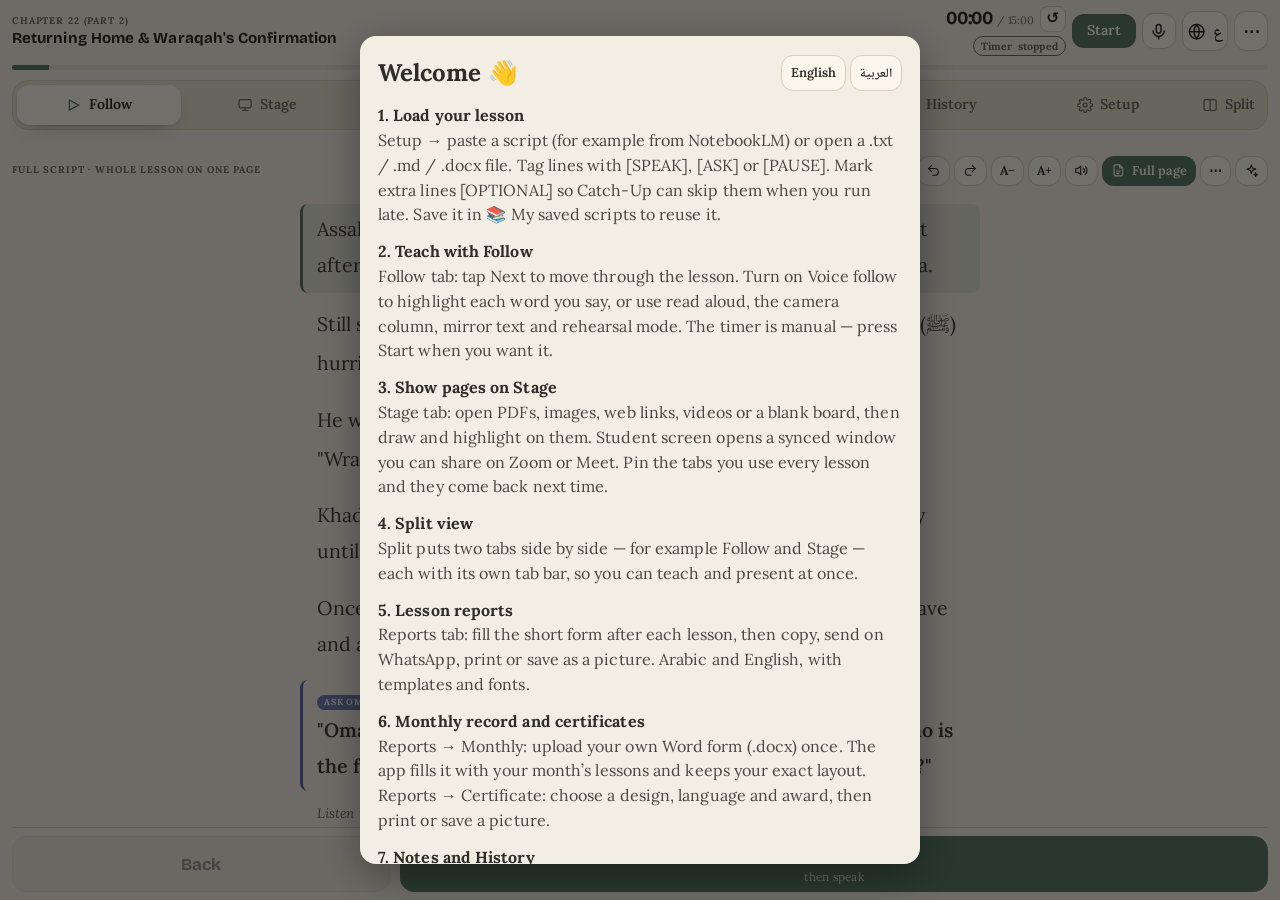
==== index.html @ bf8845a1 "Add files via upload" ====
<!doctype html>
<html lang="en">
<head>
<meta charset="utf-8">
<meta name="viewport" content="width=device-width,initial-scale=1,viewport-fit=cover">
<meta name="description" content="LessoScript: a lesson teleprompter, stage and report tool for online teachers.">
<link rel="icon" href="icon-192.png" type="image/png">
<script>window.fScroller=window.fScroller||function(){return document.getElementById("main")}</script>
<link rel="manifest" href="manifest.json">
<meta name="theme-color" content="#0F6F66">
<meta name="mobile-web-app-capable" content="yes">
<meta name="apple-mobile-web-app-capable" content="yes">
<meta name="apple-mobile-web-app-status-bar-style" content="black-translucent">
<meta name="apple-mobile-web-app-title" content="Prompter">
<link rel="apple-touch-icon" href="apple-touch-icon.png">
<title>Lesson Prompter Pro</title>
<link rel="preconnect" href="https://fonts.googleapis.com">
<link rel="preconnect" href="https://fonts.gstatic.com" crossorigin>
<link media="print" onload="this.media='all'" rel="stylesheet" href="https://fonts.googleapis.com/css2?family=Atkinson+Hyperlegible:ital,wght@0,400;0,700;1,400&family=Bricolage+Grotesque:wght@600;700;800&family=Noto+Naskh+Arabic:wght@400;600;700&family=Lora:ital,wght@0,400;0,600;1,400&family=Merriweather:wght@400;700&family=Literata:wght@400;600&family=Lexend:wght@400;600&family=Nunito:wght@400;700&family=Amiri:wght@400;700&family=Cairo:wght@400;700&family=Scheherazade+New:wght@400;700&display=swap">
<style>
:root[data-theme="paper"]{--bg:#F3EEE3;--surface:#FAF6EC;--surface-2:#E7E0CF;--fg:#2E2C28;--muted:#6F6A5E;--line:#D8CFBA;--accent:#5C7A6B;--on-accent:#FFFFFF;--mark:#E8E0C4;--mark-ink:#2E2C28;--speak:#5C7A6B;--ask:#5B6BA8;--pause:#A5642C;--other:#7B6A9A;--on-kind:#FFFFFF;--good:#2F6B3C;--warn:#8F5400;--bad:#A3281E;color-scheme:light}
[hidden]{display:none!important}
:root{
  --bg:#F1F5F4; --surface:#FFFFFF; --surface-2:#E3EBE9; --fg:#12201E; --muted:#556866; --line:#CFDAD7;
  --accent:#0F6F66; --on-accent:#FFFFFF;
  --mark:#FFE9A8; --mark-ink:#1B1600;
  --speak:#0F6F66; --ask:#3A4BC2; --pause:#A8480C; --other:#6A4FA3; --on-kind:#FFFFFF;
  --good:#146C43; --warn:#9A5B00; --bad:#B3261E;
  --font-display:'Bricolage Grotesque','Atkinson Hyperlegible',system-ui,sans-serif;
  --font-body:'Atkinson Hyperlegible',system-ui,-apple-system,'Segoe UI',sans-serif;
  --font-ar:'Noto Naskh Arabic','Amiri','Traditional Arabic',serif;
  --fs:1;
  --ar-fs:1.25;
  --lh:1.55;
  --max-w:860px;
}
@media (prefers-color-scheme: dark){
  :root:not([data-theme]){
    --bg:#0C1413; --surface:#131E1C; --surface-2:#1C2B28; --fg:#E4EEEB; --muted:#93A8A3; --line:#26383A;
    --accent:#4FC3B5; --on-accent:#05201C;
    --mark:#3A2F0B; --mark-ink:#FBF0CB;
    --speak:#4FC3B5; --ask:#97A3FF; --pause:#F0A15E; --other:#BCA8EA; --on-kind:#0B1210;
    --good:#5FD29A; --warn:#F0B35E; --bad:#FF8F86;
    color-scheme:dark;
  }
}
:root[data-theme="dark"]{
  --bg:#0C1413; --surface:#131E1C; --surface-2:#1C2B28; --fg:#E4EEEB; --muted:#93A8A3; --line:#26383A;
  --accent:#4FC3B5; --on-accent:#05201C;
  --mark:#3A2F0B; --mark-ink:#FBF0CB;
  --speak:#4FC3B5; --ask:#97A3FF; --pause:#F0A15E; --other:#BCA8EA; --on-kind:#0B1210;
  --good:#5FD29A; --warn:#F0B35E; --bad:#FF8F86;
  color-scheme:dark;
}
:root[data-theme="light"]{color-scheme:light}
:root[data-theme="sepia"]{
  --bg:#F4ECD8; --surface:#FBF5E6; --surface-2:#E8DCC0; --fg:#3B2F1E; --muted:#74644A; --line:#D9C9A5;
  --accent:#8A5A1F; --on-accent:#FFFFFF; --mark:#F6D98B; --mark-ink:#2A1D00;
  --speak:#7A5A1A; --ask:#3F4F9A; --pause:#A8480C; --other:#6A4FA3; --on-kind:#FFFFFF;
  --good:#2F6B3C; --warn:#8F5400; --bad:#A3281E; color-scheme:light;
}
:root[data-theme="night"]{
  --bg:#14110F; --surface:#1D1916; --surface-2:#2A241F; --fg:#D9CBB8; --muted:#9C8F7E; --line:#38302A;
  --accent:#D89A4A; --on-accent:#1A1004; --mark:#3A2A12; --mark-ink:#F5E3C0;
  --speak:#D89A4A; --ask:#A9B4E8; --pause:#E8A36B; --other:#C4B0E8; --on-kind:#1A1004;
  --good:#8FCB9B; --warn:#E8B36B; --bad:#F28F86; color-scheme:dark;
}
:root[data-theme="blue"]{
  --bg:#E8EEF5; --surface:#F6F9FC; --surface-2:#D6E0EC; --fg:#1B2733; --muted:#566879; --line:#C3D0DE;
  --accent:#2F5FA8; --on-accent:#FFFFFF; --mark:#FFE9A8; --mark-ink:#1B1600;
  --speak:#2F5FA8; --ask:#5B3FA8; --pause:#A8480C; --other:#2F7A6A; --on-kind:#FFFFFF;
  --good:#146C43; --warn:#8F5400; --bad:#B3261E; color-scheme:light;
}
:root[data-theme="contrast"]{
  --bg:#000000; --surface:#000000; --surface-2:#1A1A1A; --fg:#FFFFFF; --muted:#D0D0D0; --line:#FFFFFF;
  --accent:#FFD400; --on-accent:#000000; --mark:#FFD400; --mark-ink:#000000;
  --speak:#00E5FF; --ask:#8FB0FF; --pause:#FFB347; --other:#E0A8FF; --on-kind:#000000;
  --good:#5CFF9D; --warn:#FFD400; --bad:#FF6B6B; color-scheme:dark;
}
:root[data-theme="midnight"]{
  --bg:#0F1620; --surface:#17212E; --surface-2:#1F2C3C; --fg:#DCE6F2; --muted:#8FA3B8; --line:#2A3A4D;
  --accent:#7FB2F0; --on-accent:#07182B; --mark:#26405F; --mark-ink:#EAF3FF;
  --speak:#7FB2F0; --ask:#B3A6F2; --pause:#F0A87A; --other:#8FD6C4; --on-kind:#08121E;
  --good:#7AD7A4; --warn:#EEC274; --bad:#F59A92; color-scheme:dark;
}
:root[data-theme="graphite"]{
  --bg:#1B1C1E; --surface:#242629; --surface-2:#2F3236; --fg:#D6D9DD; --muted:#9097A0; --line:#3A3E43;
  --accent:#9CC0E0; --on-accent:#0B1620; --mark:#3E4450; --mark-ink:#F2F4F7;
  --speak:#9CC0E0; --ask:#B7B0F0; --pause:#E9A878; --other:#A5D6C2; --on-kind:#0C1218;
  --good:#86D3A2; --warn:#E5C07A; --bad:#F29C94; color-scheme:dark;
}
:root[data-theme="forest"]{
  --bg:#111A16; --surface:#18241F; --surface-2:#20302A; --fg:#DDEBE1; --muted:#93AB9C; --line:#2B3F36;
  --accent:#86CBA0; --on-accent:#07200F; --mark:#36513A; --mark-ink:#EAF8EC;
  --speak:#86CBA0; --ask:#9FB5F0; --pause:#EBA877; --other:#C6B0E8; --on-kind:#08140D;
  --good:#86D6A0; --warn:#E6C070; --bad:#F29A90; color-scheme:dark;
}
:root[data-theme="reddim"]{
  --bg:#120A09; --surface:#1B0F0D; --surface-2:#261512; --fg:#E0A59B; --muted:#A8706A; --line:#3A201C;
  --accent:#E5806F; --on-accent:#1A0805; --mark:#3F1A15; --mark-ink:#F4C2B9;
  --speak:#E5806F; --ask:#D99A90; --pause:#E8A07A; --other:#D08A9A; --on-kind:#1A0805;
  --good:#D0A878; --warn:#E8B070; --bad:#FF8A7A; color-scheme:dark;
}
:root[data-theme="gray"]{
  --bg:#E9E9E6; --surface:#F3F3F0; --surface-2:#DADAD6; --fg:#26292B; --muted:#5E6366; --line:#C8C9C4;
  --accent:#3C6E71; --on-accent:#FFFFFF; --mark:#F3E2A6; --mark-ink:#231B00;
  --speak:#3C6E71; --ask:#4A55A8; --pause:#9A4A12; --other:#6A4FA3; --on-kind:#FFFFFF;
  --good:#1F6B44; --warn:#8F5400; --bad:#A8281E; color-scheme:light;
}

*{box-sizing:border-box}
html,body{height:100%}
body{
  margin:0; display:flex; flex-direction:column;
  padding-block:0;
  padding-left:max(16px, env(safe-area-inset-left, 0px));
  padding-right:max(16px, env(safe-area-inset-right, 0px));
  background:var(--bg); color:var(--fg);
  font:16px/1.55 var(--font-body);
  -webkit-text-size-adjust:100%;
}
button,input,textarea,select{font:inherit; color:inherit}
button{cursor:pointer}
:focus-visible{outline:3px solid var(--accent); outline-offset:2px}
.ar{font-family:var(--font-ar); font-size:calc(1.15em * var(--ar-fs)); line-height:1.95; unicode-bidi:isolate; font-weight:600}
.sr{position:absolute; width:1px; height:1px; overflow:hidden; clip:rect(0 0 0 0); white-space:nowrap}

/* Shell */
.shell{display:flex; flex-direction:column; flex:1; min-height:0; min-width:0; width:100%; max-width:var(--max-w); margin-inline:auto; transition:max-width .2s}
body.wide{--max-w:none; padding-inline:12px}
body.camera-mode{--max-w:430px}
body.camera-mode .stage{text-align:center}
body.camera-mode .items{text-align:left}

/* Header */
.top{display:flex; align-items:center; justify-content:space-between; gap:10px; padding-block:10px 8px; flex-wrap:wrap}
.lesson{min-width:0; flex:1 1 180px}
.eyebrow{font-size:.7rem; letter-spacing:.09em; text-transform:uppercase; color:var(--muted); font-weight:700; white-space:nowrap; overflow:hidden; text-overflow:ellipsis}
.lesson h1{margin:0; font:700 1.05rem/1.25 var(--font-display); overflow:hidden; display:-webkit-box; -webkit-line-clamp:2; -webkit-box-orient:vertical}
.clock{display:flex; align-items:center; gap:8px; flex:none}
.timebox{text-align:right}
.time{font:700 1.45rem/1 var(--font-display); font-variant-numeric:tabular-nums; letter-spacing:-.01em}
.time .of{font:400 .78rem var(--font-body); color:var(--muted); margin-left:4px}
.pace{display:inline-block; margin-top:3px; font-size:.75rem; font-weight:800; padding:2px 8px; border-radius:999px; border:1.5px solid currentColor; color:var(--muted); font-variant-numeric:tabular-nums; white-space:nowrap}
.pace.good{color:var(--good); background:color-mix(in srgb,var(--good) 14%,transparent)}
.pace.warn{color:var(--warn); background:color-mix(in srgb,var(--warn) 14%,transparent)}
.pace.bad{color:var(--bad); background:color-mix(in srgb,var(--bad) 14%,transparent)}

.btn{display:inline-flex; align-items:center; justify-content:center; gap:6px; min-height:38px; padding:6px 12px; border-radius:10px; border:1px solid var(--line); background:var(--surface); font-weight:700; font-size:.88rem; transition:transform 0.1s}
.btn:hover{border-color:var(--muted)}
.btn:active{transform:translateY(1px)}
.btn.primary{background:var(--accent); color:var(--on-accent); border-color:var(--accent)}
.btn.small{min-height:32px; padding:3px 9px; font-size:.8rem}
.btn.icon{min-width:38px; padding:6px 4px; font-size:1.05rem}
.btn.icon[aria-pressed="true"]{background:var(--accent); color:var(--on-accent); border-color:var(--accent)}
#toggleTimer{min-width:72px}

/* Voice Indicator Badge */
.voice-live-badge{display:inline-flex; align-items:center; gap:4px; font-size:.72rem; font-weight:800; padding:2px 8px; border-radius:999px; background:var(--good); color:#fff; animation:pulse 1.5s infinite}
@keyframes pulse{0%{opacity:0.8}50%{opacity:1}100%{opacity:0.8}}

/* Slide Strip */
.strip{position:relative; display:flex; gap:3px; height:32px; margin-top:2px}
.seg{flex:var(--w,1) 1 0; min-width:0; border:1px solid transparent; border-radius:7px; background:var(--surface-2); color:var(--muted); font:700 .8rem var(--font-display); padding:0}
.seg.done{background:var(--accent); color:var(--on-accent)}
.seg.cur{background:var(--surface); color:var(--fg); border-color:var(--accent); box-shadow:inset 0 0 0 1.5px var(--accent)}
.cursor{position:absolute; top:-4px; bottom:-4px; width:2px; border-radius:1px; background:var(--fg); left:0; pointer-events:none; display:none}
.cursor::before{content:""; position:absolute; top:-1px; left:-3px; width:8px; height:8px; border-radius:50%; background:var(--fg)}

/* Tabs */
.tabs{display:flex; margin-top:8px; border-bottom:1px solid var(--line)}
.tab{flex:1; padding:9px 2px 8px; background:none; border:0; border-bottom:3px solid transparent; color:var(--muted); font-weight:700; font-size:.9rem}
.tab[aria-selected="true"]{color:var(--fg); border-bottom-color:var(--accent)}

/* Main stage */
main{position:relative; flex:1; min-height:0; overflow-y:auto; overflow-x:hidden; padding-bottom:16px; scroll-behavior:auto}
section.view{min-width:0}
.toolbar{position:sticky; top:0; z-index:3; background:var(--bg); display:flex; flex-wrap:wrap; align-items:flex-end; justify-content:space-between; gap:8px 10px; padding:8px 0 10px}
.toolbar .ttl{min-width:0; flex:1 1 140px}
.toolbar .name{font:600 1.05rem/1.25 var(--font-display); text-wrap:balance}
.toolbar .tools{display:flex; flex-wrap:wrap; gap:5px; align-items:center; justify-content:flex-end}
.count{font-size:.8rem; color:var(--muted); font-variant-numeric:tabular-nums; margin-right:2px}
.stage{display:flex; flex-direction:column; gap:10px; padding-bottom:28vh}

/* Line Articles */
.line{--kind:var(--other); border-radius:14px; padding:12px 14px; min-width:0; position:relative}
.k-speak{--kind:var(--speak)} .k-ask{--kind:var(--ask)} .k-pause{--kind:var(--pause)} .k-other{--kind:var(--other)}
.line-top{display:flex; align-items:center; justify-content:space-between; gap:8px}
.badge{display:inline-flex; align-items:center; max-width:100%; font:700 .66rem/1 var(--font-body); letter-spacing:.09em; text-transform:uppercase; padding:4px 8px; border-radius:999px; background:var(--kind); color:var(--on-kind); white-space:nowrap}
.opt-tag{font-size:.65rem; font-weight:800; padding:2px 6px; border-radius:6px; background:var(--surface-2); color:var(--muted); text-transform:uppercase}
.txt{margin:8px 0 0; overflow-wrap:anywhere}
.txt strong{font-weight:700}
.txt strong.lead{text-decoration:underline; text-decoration-thickness:2px; text-decoration-color:var(--kind); text-underline-offset:4px}
.items{margin:.6em 0 0; padding-left:1.4em}
.items li{margin:.3em 0}

.line.done{opacity:.48; cursor:pointer; padding-block:8px}
.line.done .txt{font-size:.92rem; display:-webkit-box; -webkit-line-clamp:2; -webkit-box-orient:vertical; overflow:hidden}
.line.done .items{display:none}
.line.next{background:var(--surface); border:1px solid var(--line); cursor:pointer; opacity:.78}
.line.next.after{opacity:1}
.line.next .txt{font-size:calc(1.02rem * var(--fs)); line-height:var(--lh,1.5)}

.line.now{background:var(--mark); color:var(--mark-ink); padding:18px 16px 20px; box-shadow:0 1px 0 rgba(0,0,0,.06), 0 10px 28px -16px rgba(0,0,0,.35)}
.line.now .txt{font-size:calc(1.48rem * var(--fs)); line-height:var(--lh,1.5); margin-top:10px}
.line.now .items{font-size:calc(1.25rem * var(--fs)); line-height:var(--lh,1.5)}
.wait{display:inline-flex; align-items:baseline; gap:8px; font:700 1.5rem var(--font-display); font-variant-numeric:tabular-nums}
.wait .lbl,.expect .lbl{font:700 .66rem var(--font-body); letter-spacing:.09em; text-transform:uppercase; opacity:.75}
.expect{margin-top:12px; padding-top:10px; border-top:2px dashed color-mix(in srgb, currentColor 30%, transparent)}
.expect p{margin:4px 0 0; font-size:calc(1.1rem * var(--fs)); font-style:italic}

/* Audio Pronunciation Button */
.w{border-radius:5px; transition:background-color .1s, opacity .15s}
body.tracking .line.now .w.said{opacity:.5}
body.tracking .line.now .w.cur{opacity:1; background:var(--accent); color:var(--on-accent); box-shadow:0 0 0 .14em var(--accent)}
body.tracking .line.now .w.nxt{text-decoration:underline; text-decoration-thickness:.12em; text-underline-offset:.2em}
.audio-btn{border:none; background:color-mix(in srgb, currentColor 12%, transparent); color:inherit; border-radius:6px; padding:2px 6px; font-size:.85rem; cursor:pointer; vertical-align:middle; margin-left:4px}
.audio-btn:hover{background:color-mix(in srgb, currentColor 22%, transparent)}

/* Quick Assessment Buttons */
.qa-chips{display:flex; flex-wrap:wrap; gap:6px; margin-top:12px; align-items:center}
.btn-q{min-height:34px; padding:3px 10px; border-radius:8px; border:1.5px solid var(--line); background:var(--surface); font-weight:700; font-size:.82rem}
.btn-q[data-status="got"][aria-pressed="true"]{background:var(--good); color:#fff; border-color:var(--good)}
.btn-q[data-status="partly"][aria-pressed="true"]{background:var(--warn); color:#fff; border-color:var(--warn)}
.btn-q[data-status="review"][aria-pressed="true"]{background:var(--bad); color:#fff; border-color:var(--bad)}

/* Catch-up Skip Highlighter */
.line.skippable{border:2px dashed var(--warn)}
.skip-action{margin-top:10px; display:flex; gap:8px}

/* Controls */
.controls{display:grid; grid-template-columns:1fr 2.3fr; gap:10px; padding-block:8px; border-top:1px solid var(--line)}
.back,.go{min-height:56px; border-radius:14px; border:1px solid var(--line); display:flex; flex-direction:column; align-items:center; justify-content:center; gap:2px; font:700 1.05rem var(--font-display)}
.back{background:var(--surface-2); color:var(--fg)}
.go{background:var(--accent); border-color:var(--accent); color:var(--on-accent); font-size:1.18rem}
.go .sub{font:400 .74rem var(--font-body); opacity:.88; letter-spacing:.02em}
.back:disabled{opacity:.45; cursor:default}

/* Timer Edit & History Banner */
.tedit{display:flex; flex-wrap:wrap; gap:8px 12px; align-items:center; padding:10px 14px; margin:4px 0 6px; border:1px solid var(--line); border-radius:12px; background:var(--surface)}
.history-banner{margin:6px 0 10px; padding:10px 14px; border-radius:12px; background:var(--surface-2); border-left:4px solid var(--accent); font-size:.88rem}

/* Focus Mode */
body.focus .tabs, body.focus .toolbar, body.focus #editTimer, body.focus .tedit{display:none!important}
body.focus .strip{height:8px; margin-top:0}
body.focus .strip .seg{font-size:0; border-radius:4px}
body.focus .lesson .eyebrow{color:var(--accent)}
body.focus .stage{padding-top:10px}
body.locked #editTimer{display:none}

/* Script & Panels */
.filters{display:flex; gap:6px; padding:12px 0 6px; flex-wrap:wrap}
.chip{padding:6px 12px; border-radius:999px; border:1px solid var(--line); background:var(--surface); font-weight:700; font-size:.82rem}
.chip[aria-pressed="true"]{background:var(--fg); color:var(--bg); border-color:var(--fg)}
.sl-head{margin:18px 0 4px; display:flex; align-items:baseline; justify-content:space-between; gap:10px}
.sl-head h2{margin:0; font:700 1rem var(--font-display)}
.sl-head span{font-size:.78rem; color:var(--muted); white-space:nowrap}
.row{display:grid; grid-template-columns:5.4rem minmax(0,1fr); gap:10px; padding:10px 8px; border-bottom:1px solid var(--line); cursor:pointer; border-radius:8px; --kind:var(--other)}
.row.k-speak{--kind:var(--speak)} .row.k-ask{--kind:var(--ask)} .row.k-pause{--kind:var(--pause)}
.row .txt{margin:0; font-size:.95rem}
.row.cur{background:var(--mark); color:var(--mark-ink)}
.row.past{opacity:.55}
.row .badge{justify-self:start; margin-top:2px}

.panel{padding-top:14px}
.panel h2{margin:20px 0 6px; font:700 1.05rem var(--font-display)}
.panel h2:first-child{margin-top:4px}
.panel p.help{margin:0 0 8px; color:var(--muted); font-size:.9rem}
.field{display:block; width:100%; margin-top:12px; padding:10px 12px; border-radius:10px; border:1px solid var(--line); background:var(--surface); color:var(--fg); font-size:1rem}
textarea.field{min-height:84px; resize:vertical; margin-top:6px}
.row-actions{display:flex; flex-wrap:wrap; gap:8px; margin-top:10px; align-items:center}
.report{margin-top:10px; padding:10px 12px; border-radius:10px; background:var(--surface); border:1px solid var(--line); font-size:.9rem}
.report.bad{border-color:var(--bad); color:var(--bad)}
.report.good{border-color:var(--good); color:var(--good)}
.opt{display:flex; align-items:center; gap:10px; padding:10px 0; border-bottom:1px solid var(--line); min-height:46px}
.opt input[type=checkbox]{width:22px; height:22px; accent-color:var(--accent); flex:none}
.opt input[type=range]{flex:1; accent-color:var(--accent); min-width:0}
.opt label{flex:1; min-width:0}
.opt small{display:block; color:var(--muted); font-size:.82rem}
.banner{margin:6px 0 12px; padding:12px 14px; border-radius:12px; background:var(--mark); color:var(--mark-ink); font-weight:700}
.drop{margin-top:10px; padding:16px; border:2px dashed var(--line); border-radius:12px; text-align:center; color:var(--muted); font-size:.9rem}
details{margin-top:14px; border:1px solid var(--line); border-radius:12px; background:var(--surface); padding:2px 14px}
summary{cursor:pointer; padding:12px 0; font-weight:700}
details pre{margin:0 0 12px; padding:10px; border-radius:8px; background:var(--surface-2); overflow-x:auto; font:.8rem/1.5 ui-monospace,Menlo,Consolas,monospace; white-space:pre}

/* History */
.hist-item{padding:12px; border:1px solid var(--line); border-radius:10px; background:var(--surface); margin-bottom:8px}
.hist-item .h-top{display:flex; justify-content:space-between; font-weight:700}
.hist-item .h-sub{font-size:.82rem; color:var(--muted); margin-top:3px}

/* Rephrase Sheet */
.selchip{position:fixed; z-index:60; box-shadow:0 8px 24px -8px rgba(0,0,0,.5)}
.rp{position:fixed; left:0; right:0; bottom:0; z-index:70; max-height:68vh; overflow:auto; background:var(--surface); color:var(--fg); border-top:2px solid var(--accent); border-radius:16px 16px 0 0; padding:14px max(16px, env(safe-area-inset-left,0px)) calc(14px + env(safe-area-inset-bottom,0px)); box-shadow:0 -12px 40px -12px rgba(0,0,0,.45)}
.rp-in{max-width:860px; margin:0 auto}
.rp-sel{font-weight:700; padding:8px 10px; border-radius:8px; background:var(--surface-2); margin:8px 0; overflow-wrap:anywhere; max-height:96px; overflow:auto}
.rp-modes{display:flex; flex-wrap:wrap; gap:6px; margin-bottom:6px}
.ritem{display:flex; gap:10px; justify-content:space-between; align-items:center; padding:10px 0; border-bottom:1px solid var(--line)}
.ritem .t{flex:1; min-width:0; overflow-wrap:anywhere}
.chips{display:flex; flex-wrap:wrap; gap:8px; padding:8px 0}

@media print {
  body{background:#fff; color:#000; padding:0}
  header, nav, .controls, .toolbar, .strip, #tedit, #themeChips, .row-actions button{display:none!important}
  main, section{overflow:visible; display:block!important}
  #summary{border:none; font-size:12pt; height:auto}
}
.selchip{display:flex;gap:4px;padding:4px;border-radius:12px;background:var(--surface);border:2px solid var(--accent)}
.dict{position:fixed;left:0;right:0;bottom:0;z-index:80;background:var(--surface);color:var(--fg);border-top:3px solid var(--accent);border-radius:16px 16px 0 0;padding:14px 18px calc(14px + env(safe-area-inset-bottom,0px));max-height:55vh;overflow:auto;box-shadow:0 -12px 40px -12px rgba(0,0,0,.5)}
.dict-in{max-width:860px;margin:0 auto}.dict h3{margin:0;font:700 1.5rem var(--font-display)}.dict .ph{color:var(--muted);margin-left:8px;font-weight:400;font-size:1rem}
.dict li{margin:.35em 0}.dict .acts{display:flex;gap:8px;flex-wrap:wrap;margin:10px 0}
.conf{position:fixed;top:-30px;z-index:99;font-size:1.6rem;pointer-events:none;animation:fall 2.4s ease-in forwards}
@keyframes fall{to{transform:translateY(110vh) rotate(540deg);opacity:.9}}
#timeLeft{margin-left:4px}
.hint{font-size:.7rem;opacity:.7;font-weight:400}

.lesson h1{background:linear-gradient(90deg,var(--fg),var(--accent));-webkit-background-clip:text;background-clip:text;color:transparent}
.prog{height:4px;border-radius:4px;background:var(--surface-2);margin-top:6px;overflow:hidden}
.prog i{display:block;height:100%;width:0;background:linear-gradient(90deg,var(--accent),var(--speak));transition:width .35s}
.line.now{animation:pop .25s ease-out}
@keyframes pop{from{transform:scale(.985);opacity:.4}to{transform:none;opacity:1}}
@keyframes glow{50%{box-shadow:0 0 0 3px color-mix(in srgb,var(--accent) 35%,transparent),0 10px 28px -16px rgba(0,0,0,.35)}}
.go{background:linear-gradient(135deg,var(--accent),color-mix(in srgb,var(--accent) 60%,#000));box-shadow:0 6px 18px -8px var(--accent)}
.btn:hover{transform:translateY(-1px)}
#toast{position:fixed;left:50%;bottom:90px;transform:translateX(-50%);z-index:90;background:var(--fg);color:var(--bg);padding:10px 16px;border-radius:999px;font-weight:700;box-shadow:0 8px 24px rgba(0,0,0,.4)}
#help{position:fixed;inset:0;z-index:95;background:rgba(0,0,0,.6);display:flex;align-items:center;justify-content:center;padding:16px}
#help>div{background:var(--surface);color:var(--fg);border-radius:16px;padding:18px 22px;max-width:420px;width:100%;border:2px solid var(--accent)}
#help kbd{background:var(--surface-2);border:1px solid var(--line);border-radius:6px;padding:1px 7px;font-weight:700}
#help p{margin:6px 0}
body.mirror .stage{transform:scaleX(-1)}

body{background:radial-gradient(circle at 15% -10%,color-mix(in srgb,var(--accent) 20%,var(--bg)),var(--bg) 55%) fixed}
.top{position:sticky;top:0;z-index:5;background:color-mix(in srgb,var(--bg) 96%,transparent);border-radius:0 0 14px 14px}
.stage.slide-in{animation:slin .35s ease-out}
@keyframes slin{from{opacity:0;transform:translateX(26px)}to{opacity:1;transform:none}}
.stats{display:grid;grid-template-columns:repeat(auto-fit,minmax(110px,1fr));gap:8px;margin:8px 0 14px}
.stat{background:var(--surface);border:1px solid var(--line);border-radius:14px;padding:12px;text-align:center}
.stat b{display:block;font:800 1.5rem var(--font-display);color:var(--accent)}
.stat span{font-size:.72rem;letter-spacing:.08em;text-transform:uppercase;color:var(--muted);font-weight:700}
.conf{position:fixed;top:-30px;z-index:99;font-size:1.6rem;pointer-events:none;animation:fall 2.6s linear forwards}
@keyframes fall{to{transform:translateY(110vh) rotate(540deg);opacity:.8}}

/* ===== FULL TEXT MODE: continuous script, no boxes ===== */
body.fulltext .stage{gap:0; padding-bottom:45vh}
body.fulltext .fl-head{margin:26px 0 8px; padding:8px 0 6px; border-bottom:2px solid var(--accent); display:flex; justify-content:space-between; gap:10px; align-items:baseline}
body.fulltext .fl-head:first-child{margin-top:4px}
body.fulltext .fl-head b{font:700 1.1rem var(--font-display); color:var(--accent)}
body.fulltext .fl-head span{font-size:.78rem; color:var(--muted); white-space:nowrap}
body.fulltext .line{background:none; border:0; box-shadow:none; border-radius:10px; padding:8px 10px; opacity:1; cursor:pointer; animation:none; border-left:4px solid transparent}
body.fulltext .line.done{opacity:.5; padding:8px 10px}
body.fulltext .line.done .txt{display:block; -webkit-line-clamp:unset; font-size:calc(1.3rem * var(--fs)); overflow:visible}
body.fulltext .line.done .items{display:block}
body.fulltext .line.next{background:none; border:0; border-left:4px solid transparent; opacity:1}
body.fulltext .line .txt{font-size:calc(1.3rem * var(--fs)); line-height:var(--lh,1.55); margin-top:2px}
body.fulltext .line.next .txt{font-size:calc(1.3rem * var(--fs))}
body.fulltext .line .items{font-size:calc(1.15rem * var(--fs)); line-height:var(--lh,1.55)}
body.fulltext .line .badge{font-size:.58rem; padding:3px 7px; opacity:.85}
body.fulltext .line.now{background:var(--mark); color:var(--mark-ink); border-left-color:var(--kind); padding:12px 12px 14px; box-shadow:0 6px 20px -14px rgba(0,0,0,.4)}
body.fulltext .line.now .txt{font-size:calc(1.3rem * var(--fs)); margin-top:6px}
body.fulltext .line.now .items{font-size:calc(1.15rem * var(--fs))}
body.fulltext .line.k-pause:not(.now){padding-block:4px}
body.fulltext .line.k-pause:not(.now) .txt{font-size:.9rem!important; color:var(--muted); font-style:italic}
body.fulltext .line.k-ask .txt{font-weight:600}

/* ===== Compact modern header ===== */
.top{flex-wrap:wrap; gap:6px 8px; padding-block:6px 4px}
.lesson h1{font-size:.95rem; -webkit-line-clamp:1}
.eyebrow{font-size:.6rem}
.time{font-size:1.15rem}
.time .of{font-size:.68rem}
.pace{font-size:.66rem; padding:1px 7px; margin-top:2px}
.clock{gap:6px}
#toggleTimer{min-height:34px; min-width:64px; padding:4px 12px}
.btn.icon{min-height:34px; min-width:34px}
.strip{height:24px}
.seg{font-size:.72rem; border-radius:6px}
.tab{padding:7px 2px 6px; font-size:.85rem}
.menu{position:absolute; right:0; top:calc(100% + 4px); z-index:30; background:var(--surface); border:1px solid var(--line); border-radius:16px; padding:8px; display:grid; grid-template-columns:1fr 1fr; gap:6px; min-width:min(300px,92vw); box-shadow:0 14px 40px -10px rgba(0,0,0,.55)}
.menu .pace{grid-column:1/-1; text-align:center; margin:0; padding:4px}
.menu .btn.icon{justify-content:flex-start; padding:6px 10px; font-size:.82rem; width:100%}
.toolbar{padding:4px 0 6px; align-items:center}
.toolbar .tools{gap:4px}
.toolbar .btn.small{min-height:30px; padding:2px 8px}
.tools-extra{display:none; flex-basis:100%; justify-content:flex-end; gap:4px; flex-wrap:wrap; order:9}
.tools-extra.open{display:flex}
body.fulltext .toolbar .ttl .name{display:none}
body.fulltext .toolbar .ttl{flex:1 1 90px}

/* ===== BOOK LAYOUT ===== */
body.fulltext{--font-book:var(--font-body)}
body.fulltext .stage{max-width:720px; width:100%; margin-inline:auto; font-family:var(--font-book); padding-bottom:55vh}
body.fulltext .line{padding:3px 10px; margin:0 0 .3em; border-left:0}
body.fulltext .line .txt,body.fulltext .line .items{font-family:var(--font-book)}
body.fulltext .line .txt,body.fulltext .line.done .txt,body.fulltext .line.next .txt,body.fulltext .line.now .txt{font-size:calc(1.3rem * var(--fs)); line-height:1.9; margin:0}
body.fulltext .line.k-speak:not(.now) .line-top{display:none}
body.fulltext .line.k-speak .badge{display:none}
body.fulltext .line.now .line-top{justify-content:flex-end; margin-bottom:2px}
body.fulltext .line.now{padding:8px 12px 10px; border-radius:12px}
body.fulltext .line.k-ask:not(.now){border-left:3px solid var(--ask); margin:.9em 0; padding-left:14px}
body.fulltext .line.k-ask:not(.now) .txt{font-style:italic}
body.fulltext .line.k-ask .badge{font-size:.55rem}
body.fulltext .line.k-pause:not(.now) .badge{display:none}
body.fulltext .line.k-pause:not(.now) .txt{font-size:.85rem!important; line-height:1.4}
body.fulltext .fl-head{display:block; text-align:center; border:0; margin:46px 0 16px; padding:0}
body.fulltext .fl-head:first-child{margin-top:10px}
body.fulltext .fl-head b{display:block; font:700 1.45rem/1.3 var(--font-book); color:var(--fg)}
body.fulltext .fl-head b::before{content:"❖"; display:block; color:var(--accent); font-size:1rem; margin-bottom:6px}
body.fulltext .fl-head span{display:block; margin-top:4px}

body.fulltext .fl-head.mini{display:flex; align-items:center; gap:10px; text-align:left; margin:20px 0 8px}
body.fulltext .fl-head.mini:first-child{margin-top:4px}
body.fulltext .fl-head.mini::after{content:""; flex:1; height:1px; background:var(--line)}
body.fulltext .fl-head.mini b{display:inline; font:700 .68rem var(--font-body); letter-spacing:.08em; text-transform:uppercase; color:var(--muted)}
body.fulltext .fl-head.mini b::before{content:none}

/* ===== TRUE ONE-PAGE FLOW: spoken lines run together like book paragraphs ===== */
body.fulltext .stage{display:block}
body.fulltext .stage .fl-gap{height:.9em}
body.fulltext .stage .fl-gap:first-child{display:none}
body.fulltext .stage .line.k-speak,body.fulltext .stage .line.k-other{display:inline; padding:0; margin:0; border-radius:6px; background:none; box-shadow:none; -webkit-box-decoration-break:clone; box-decoration-break:clone}
body.fulltext .stage .line.k-speak::after,body.fulltext .stage .line.k-other::after{content:" "}
body.fulltext .stage .line.k-speak .txt,body.fulltext .stage .line.k-other .txt{display:inline; -webkit-line-clamp:unset; overflow:visible; margin:0; font-size:calc(1.3rem * var(--fs)); line-height:1.95}
body.fulltext .stage .line.k-speak .line-top,body.fulltext .stage .line.k-other .line-top{display:inline; margin:0 6px 0 0}
body.fulltext .stage .line.k-speak .line-top>div{display:inline}
body.fulltext .stage .line.now.k-speak,body.fulltext .stage .line.now.k-other{background:var(--mark); color:var(--mark-ink); padding:2px 5px}
body.fulltext .stage .line.done.k-speak{opacity:.55}
body.fulltext .stage .line.k-speak .opt-tag{display:none}
body.fulltext .stage .line.k-ask,body.fulltext .stage .line.k-pause{display:block}
body.fulltext .stage .line.k-ask:not(.now){margin:.7em 0}
body.nodiv .strip{display:none}
body.nodiv .prog{height:5px; margin-top:4px}

/* ===== CALM, STABLE READING (full page) ===== */
body{background:var(--bg)!important}
.lesson h1{background:none; -webkit-background-clip:initial; background-clip:initial; color:var(--fg)}
.go{background:var(--accent); box-shadow:none}
body.fulltext .stage{max-width:680px; color:color-mix(in srgb,var(--fg) 90%,var(--bg)); font-size:1rem}
body.fulltext .stage .txt strong{font-weight:inherit; text-decoration:none}
body.fulltext .stage .txt em{font-style:italic}
body.fulltext .stage .ar{font-weight:400; line-height:1.6; font-size:1.08em}
body.fulltext .stage .line,body.fulltext .stage .line.now{animation:none!important; transition:none}
body.fulltext .stage .line.k-speak .txt,body.fulltext .stage .line.k-other .txt{font-size:calc(1.22rem * var(--fs)); line-height:1.9; letter-spacing:0; word-spacing:0}
body.fulltext .stage .line.k-speak .line-top,body.fulltext .stage .line.k-other .line-top{display:none}
body.fulltext .stage .line.now.k-speak,body.fulltext .stage .line.now.k-other{background:color-mix(in srgb,var(--accent) 17%,transparent); color:inherit; padding:0; box-shadow:none}
body.fulltext .stage .line.done.k-speak,body.fulltext .stage .line.done.k-other{opacity:.62}
body.tracking .line.now .w.cur{box-shadow:none!important; background:color-mix(in srgb,var(--accent) 38%,transparent)!important; color:inherit!important; border-radius:3px}
body.tracking .line.now .w.said{opacity:.6}
body.tracking .line.now .w.nxt{text-decoration:none}
body.fulltext .stage .line.k-ask{background:none!important; border-left:3px solid var(--ask); padding:2px 0 2px 14px; margin:1em 0; color:inherit; opacity:1}
body.fulltext .stage .line.k-ask .txt{font-size:calc(1.15rem * var(--fs)); font-style:normal; font-weight:500; line-height:1.7}
body.fulltext .stage .line.k-ask.now{background:color-mix(in srgb,var(--ask) 12%,transparent)!important}
body.fulltext .stage .line.k-pause.now{background:color-mix(in srgb,var(--pause) 10%,transparent); color:inherit; padding:10px 14px; margin:.6em 0}
body.fulltext .stage .line.k-pause.now .txt{font-size:1rem}
body.fulltext .stage .fl-gap{height:1.1em}

/* ===== ARRANGED + CONSTANT: every line is its own paragraph with identical geometry ===== */
body.fulltext .stage .line.k-speak,body.fulltext .stage .line.k-other,body.fulltext .stage .line.k-ask,body.fulltext .stage .line.k-pause{display:block; padding:7px 14px; margin:0 0 .4em; border:0; border-left:3px solid transparent; border-radius:8px; background:none; color:inherit; box-decoration-break:slice}
body.fulltext .stage .line.k-speak::after,body.fulltext .stage .line.k-other::after{content:none}
body.fulltext .stage .line.k-speak .txt,body.fulltext .stage .line.k-other .txt,body.fulltext .stage .line.k-ask .txt{display:block; margin:0; font-size:calc(1.22rem * var(--fs)); line-height:1.85; font-weight:400; font-style:normal}
body.fulltext .stage .line.k-ask{border-left-color:var(--ask); margin:.9em 0 .4em}
body.fulltext .stage .line.k-ask .txt{font-weight:600}
body.fulltext .stage .line.now.k-speak,body.fulltext .stage .line.now.k-other{background:color-mix(in srgb,var(--accent) 12%,transparent); border-left-color:var(--accent); padding:7px 14px}
body.fulltext .stage .line.now.k-ask{background:color-mix(in srgb,var(--ask) 12%,transparent)!important}
body.fulltext .stage .line.k-pause:not(.now){padding:2px 14px}
body.fulltext .stage .line.k-pause.now{padding:10px 14px}
/* one font everywhere in the reader */
body.fulltext .stage,body.fulltext .stage .line,body.fulltext .stage .txt,body.fulltext .stage .txt *:not(.ar),body.fulltext .stage .items,body.fulltext .stage .items *:not(.ar){font-family:var(--font-body)}
body.fulltext .stage .ar{font-family:var(--font-ar); font-size:1em; line-height:inherit; font-weight:400}
body.fulltext .stage{padding-bottom:14vh!important}
body.fulltext .stage::after{content:"— End of script —"; display:block; text-align:center; color:var(--muted); font-size:.8rem; letter-spacing:.08em; padding:22px 0 0}
/* ===== user text look: colour / boldness (brightness is a filter on the stage) ===== */
body.has-tc .stage .line .txt, body.has-tc .stage .line .items, body.has-tc .stage .line .items li, body.has-tc .stage .line .txt strong, body.has-tc .stage .line .txt em{color:var(--txt-c)!important}
body.has-fw .stage .line .txt, body.has-fw .stage .line .txt *:not(strong), body.has-fw .stage .line .items, body.has-fw .stage .line .items li, body.has-fw .stage .line .ar{font-weight:var(--fw)!important}
body.has-fw .stage .line .txt strong{font-weight:var(--fwb)!important}
.swatch{width:34px;height:34px;border-radius:50%;border:2px solid var(--line);padding:0}
.swatch[aria-pressed="true"]{outline:3px solid var(--accent);outline-offset:2px}

/* ===== PRESENTER MODE: zero clutter, pure prompter ===== */
body.presenter .qa-chips, body.presenter #ans, body.presenter [data-act="dictate"], body.presenter .opt-tag{display:none!important}
body.presenter .line.now.k-pause{padding:14px 16px}
body.presenter .line.now.k-pause .head .lbl{font-size:.9rem;opacity:.9}
body.presenter .wait{font-size:2.2rem}
body.presenter .controls .back{min-height:48px}
/* ===== PRE-LESSON BRIEF ===== */
#brief{position:fixed;inset:0;z-index:94;background:color-mix(in srgb,var(--bg) 82%,transparent);backdrop-filter:blur(8px);display:flex;align-items:center;justify-content:center;padding:16px}
#brief>div{background:var(--surface);color:var(--fg);border:2px solid var(--accent);border-radius:18px;max-width:560px;width:100%;max-height:86vh;overflow:auto;padding:20px 22px;box-shadow:0 24px 60px -20px rgba(0,0,0,.5)}
#brief h2{margin:0 0 2px;font:800 1.3rem var(--font-display)}
#brief .b-sub{color:var(--muted);font-size:.85rem;margin:0 0 12px}
.b-grid{display:grid;grid-template-columns:repeat(3,1fr);gap:8px;margin:12px 0}
.b-cell{background:var(--surface-2);border-radius:12px;padding:10px;text-align:center}
.b-cell b{display:block;font:800 1.3rem var(--font-display);color:var(--accent)}
.b-cell span{font-size:.66rem;text-transform:uppercase;letter-spacing:.07em;color:var(--muted);font-weight:700}
#brief h3{margin:14px 0 6px;font:700 .95rem var(--font-display)}
.b-key{display:flex;gap:8px;align-items:baseline;padding:5px 0;border-bottom:1px dashed var(--line);font-size:.88rem}
.b-key b{color:var(--accent);font-size:.75rem;flex:none}
.b-words{display:flex;flex-wrap:wrap;gap:6px}
.b-w{background:var(--mark);color:var(--mark-ink);border-radius:999px;padding:3px 11px;font-weight:700;font-size:.85rem;cursor:pointer;border:0}
.b-foot{display:flex;gap:8px;align-items:center;margin-top:16px;flex-wrap:wrap}
.b-foot label{display:flex;gap:6px;align-items:center;font-size:.8rem;color:var(--muted);margin-left:auto}
/* ===== EYE-CONTACT PiP CAM ===== */
#pip{position:fixed;z-index:65;width:150px;aspect-ratio:4/3;border-radius:14px;overflow:hidden;border:2.5px solid var(--accent);box-shadow:0 10px 30px -8px rgba(0,0,0,.5);background:#000;cursor:grab;touch-action:none}
#pip video{width:100%;height:100%;object-fit:cover;transform:scaleX(-1)}
#pip .pbar{position:absolute;left:0;right:0;bottom:0;display:flex;justify-content:space-between;padding:4px 6px;background:linear-gradient(transparent,rgba(0,0,0,.55));opacity:0;transition:opacity .2s}
#pip:hover .pbar{opacity:1}
#pip .pbar button{background:rgba(0,0,0,.5);color:#fff;border:0;border-radius:6px;font-size:.75rem;padding:2px 7px;cursor:pointer}
body.presenter #pip{border-color:var(--good)}


/* ===== Report tab: fixed layout + collapsible sections ===== */
.rp-stu{grid-template-columns:repeat(6,minmax(0,1fr))!important;align-items:start}
.rp-stu .s-name,.rp-stu .s-date{grid-column:span 3}
.rp-stu .s-dur,.rp-stu .s-time,.rp-stu .s-teach{grid-column:span 2}
.rp-stu .field{width:100%;max-width:none}
.rp-stu .rp-lbl{white-space:nowrap;overflow:hidden;text-overflow:ellipsis}
.rp-addrow{grid-template-columns:minmax(0,1fr) auto!important}
.rp-addrow .btn{white-space:nowrap}
@media(max-width:640px){.rp-stu .s-name,.rp-stu .s-date{grid-column:span 6}.rp-stu .s-dur{grid-column:span 6}.rp-stu .s-time,.rp-stu .s-teach{grid-column:span 3}}
.acc-head{cursor:pointer;-webkit-user-select:none;user-select:none}
.acc-chev{margin-inline-start:auto;flex:none;width:28px;height:28px;border-radius:50%;border:1px solid var(--line);background:var(--surface-2,var(--surface));color:var(--fg);font-size:.8rem;line-height:1;cursor:pointer;display:inline-flex;align-items:center;justify-content:center;transition:transform .2s,background .2s}
.acc-chev:hover{background:var(--accent);color:var(--on-accent);border-color:var(--accent)}
.rp-card:not(.acc-c) .acc-chev{transform:rotate(180deg)}
.rp-card.acc-c>*:not(.acc-head){display:none!important}
.rp-card.acc-c h3,.rp-card.acc-c .rp-pvh{margin-bottom:0}
.rp-stu .s-acad{grid-column:span 6}
.rp-by{display:grid;grid-template-columns:repeat(3,1fr) auto;gap:6px;align-items:end;margin:4px 0 8px}.rp-by .field{margin:0!important}
.mw-note{font-size:.95em;line-height:1.65;text-align:start;padding:8px 12px;border:1px solid currentColor;border-radius:6px;white-space:pre-wrap;margin:0 0 6px}
.mw-ps{font-weight:800;font-size:1.05em;margin:14px 0 6px;text-align:center}
/* ===== Lesson Reports ===== */
.rp-grid{display:grid; grid-template-columns:repeat(auto-fit,minmax(150px,1fr)); gap:10px}
.rp-lbl{display:block; font-size:.72rem; font-weight:800; letter-spacing:.06em; text-transform:uppercase; color:var(--muted); margin:6px 0 4px}
.rp-card{background:var(--surface); border:1px solid var(--line); border-radius:14px; padding:14px; margin-top:12px}
.rp-card h3{margin:0 0 10px; font-size:.95rem; display:flex; align-items:center; gap:8px}
.rp-card h3 i{font-style:normal; width:26px; height:26px; border-radius:8px; display:inline-flex; align-items:center; justify-content:center; background:var(--accent); color:var(--on-accent); font-size:.8rem}
.rp-card .field{margin:0 0 8px; min-height:44px}
.rp-card textarea.field{min-height:64px}
.rp-chips{display:flex; flex-wrap:wrap; gap:8px}
.rp-chip{padding:7px 14px; border-radius:999px; border:1.5px solid var(--line); background:var(--surface); font-weight:700; font-size:.86rem; color:var(--fg)}
.rp-chip[aria-pressed="true"]{background:var(--accent); border-color:var(--accent); color:var(--on-accent)}
.rp-sc{padding:4px 11px; border-radius:999px; border:1px dashed var(--muted); background:transparent; font-size:.78rem; font-weight:700; color:var(--fg)}
.rp-st{display:flex; flex-wrap:wrap; gap:6px; margin:0 0 6px}
.rp-dur{display:flex; align-items:center; gap:6px}.rp-dur .field{margin:0!important; min-width:0}.rp-dur span{font-size:.8rem; color:var(--muted); font-weight:700}
.rp-q{display:grid; grid-template-columns:minmax(0,1fr) 92px 92px 40px; gap:6px; margin-bottom:6px; align-items:center}
.rp-q .field{margin:0!important}
.rp-dur{flex-wrap:nowrap}.rp-dur .field{width:4.4rem!important;flex:none;text-align:center;font-size:1.15rem;font-weight:700;direction:ltr}.rp-dur span{white-space:nowrap;font-size:.9rem}
.rp-dw{display:none;gap:6px;direction:rtl}.rp-dw .field{flex:1;min-width:0;margin:0!important;padding-inline:6px}
#view-reports input[type=color].field{padding:3px;height:44px}
#view-reports .rp-card{border-radius:18px;padding:16px;margin-top:14px;box-shadow:0 1px 2px rgba(0,0,0,.04)}
#view-reports .rp-lbl{text-transform:none;letter-spacing:0;font-size:.8rem;font-weight:700;margin:10px 0 5px}
#view-reports .rp-grid{gap:12px}
.rp-tabs{display:flex;gap:4px;background:var(--surface);border:1px solid var(--line);border-radius:999px;padding:4px;margin:0 0 8px;overflow-x:auto;position:sticky;top:calc(var(--topH,0px) + 6px);z-index:4;box-shadow:0 8px 18px -10px rgba(0,0,0,.45)}
.rp-tabs button{flex:1;border:0;background:none;padding:10px 12px;border-radius:999px;font-weight:700;font-size:.88rem;white-space:nowrap;color:var(--muted);cursor:pointer}
.rp-tabs button[aria-pressed="true"]{background:var(--accent);color:var(--on-accent)}
.rp-pvh{display:flex;align-items:center;justify-content:space-between;gap:10px;margin-bottom:10px}.rp-pvh h3{margin:0}.rp-pvh .field{width:auto;max-width:55%;margin:0!important;min-height:38px;font-size:.85rem}
.rp-bar{margin-top:14px;display:grid;gap:10px}.rp-save{width:100%;padding:14px;font-size:1rem}
.rp-act{display:grid;grid-template-columns:repeat(4,1fr);gap:8px}#view-reports .rp-bar>.rp-act:not([style]){grid-template-columns:repeat(3,1fr)}.rp-act .btn{display:flex;flex-direction:column;align-items:center;gap:2px;padding:10px 4px;font-size:.78rem;text-align:center}.rp-act .btn span{font-size:1.2rem}
.rp-act2{display:flex;flex-wrap:wrap;gap:8px;margin-top:6px}
.tp-grid{display:grid;grid-template-columns:repeat(auto-fill,168px);gap:12px;justify-content:center;margin-top:12px}
.tp{text-align:start;background:var(--surface);border:2px solid var(--line);border-radius:16px;padding:8px;cursor:pointer;display:flex;flex-direction:column;gap:3px;color:var(--fg);font:inherit}
.tp[aria-pressed="true"]{border-color:var(--accent)}.tp b{font-size:.86rem}.tp small{color:var(--muted);min-height:1em}
.tp{content-visibility:auto;contain-intrinsic-size:auto 300px}
#rpSections>.rp-card{content-visibility:auto;contain-intrinsic-size:auto 260px}
#rpPreview,#rpDesignPv{contain:layout paint}
.tp-sc{height:236px;overflow:hidden;border-radius:10px;background:#fff;position:relative;pointer-events:none}
.tp-sc .rc{width:390px;max-width:none;margin:0;transform:scale(.39);transform-origin:top left}
@media(max-width:560px){.rp-q{grid-template-columns:1fr 1fr 40px}.rp-q select{grid-column:1/-1}}
.rp-opt{display:flex; gap:8px; align-items:center; margin-top:10px; font-size:.85rem}
.rp-hint{font-size:.78rem; color:var(--muted); margin:-2px 0 8px; padding:6px 10px; border-left:3px solid var(--accent); background:var(--surface-2); border-radius:0 8px 8px 0}
#rpPreview{margin-top:12px}
.rp-item{display:flex; justify-content:space-between; align-items:center; gap:10px; padding:10px 12px; border:1px solid var(--line); border-radius:12px; background:var(--surface); margin-top:8px}
.rp-item b{display:block}.rp-item small{color:var(--muted)}
.rp-item .row-actions{margin:0}
.rp-badge{font-size:.72rem; font-weight:800; padding:2px 8px; border-radius:999px; background:var(--surface-2); color:var(--fg)}
.rp-hwd{margin:6px 0 10px;border:1px dashed var(--line);border-radius:12px;padding:0 12px;background:var(--surface)}
.rp-hwd>summary{cursor:pointer;font-weight:700;font-size:.88rem;color:var(--muted);padding:11px 2px;list-style:none}
.rp-hwd>summary::-webkit-details-marker{display:none}
.rp-hwd[open]{padding-bottom:8px;border-style:solid}
.rp-hwd[open]>summary{color:var(--fg)}
.rp-pvsticky{position:static;max-height:42vh;overflow:auto}
.rp-pvsticky .rc{max-width:100%}
.ct-wrap,.ct-th{direction:ltr;position:relative;overflow:hidden;width:100%}
.ct-th{border-radius:8px;border:1px solid var(--line)}
.ct-gal{display:grid;grid-template-columns:repeat(auto-fill,minmax(140px,1fr));gap:10px}
.ct-gb{background:var(--surface);border:2px solid var(--line);border-radius:14px;padding:6px;cursor:pointer;font:inherit;color:var(--fg);text-align:center}
.ct-gb[aria-pressed="true"]{border-color:var(--accent)}.ct-gb b{display:block;font-size:.8rem;margin-top:4px}
.ct-pv{position:static;max-width:520px;margin-inline:auto}
.rp-hide{display:none!important}
#view-reports.rp-wide .rp-pane:not([hidden]){display:grid;grid-template-columns:minmax(0,5fr) minmax(0,6fr);gap:12px;align-items:start}
#view-reports.rp-wide .rp-pane:not([hidden])>*{grid-column:2}
#view-reports.rp-wide .rp-pane:not([hidden])>.rp-pvcol{grid-column:1;grid-row:1 / span 8;position:sticky;top:calc(var(--topH,0px) + 66px)}
#view-reports.rp-wide .rp-pvsticky{max-height:50vh}
#resetTimer{min-height:26px;min-width:26px;padding:0;font-size:.95rem;line-height:1;margin-inline-start:6px;vertical-align:middle;border-radius:8px}
#appVer{display:flex;gap:8px;align-items:center;justify-content:center;font-size:.72rem;opacity:.8;padding:18px 0 90px}#appUpd{font-size:.72rem;padding:4px 12px;min-height:0;border-radius:999px;border:1px solid var(--line);background:var(--surface);color:var(--fg);cursor:pointer;font-weight:700}
#updBar{position:fixed;left:12px;right:12px;bottom:84px;z-index:99;background:#0F6F66;color:#fff;border-radius:14px;padding:12px 14px;display:flex;gap:10px;align-items:center;justify-content:space-between;box-shadow:0 10px 30px rgba(0,0,0,.3);font-size:.9rem}
#updBar button{background:#fff;color:#0F6F66;border:0;border-radius:10px;padding:8px 14px;font-weight:800;cursor:pointer}
/* RTL lines (Arabic script) + tap-to-edit previews */
.line[dir=rtl],.row[dir=rtl]{text-align:right}
[dir=rtl] .ar{unicode-bidi:normal}
body.fulltext .line[dir=rtl]{border-left-width:0!important;border-right:4px solid transparent}
body.fulltext .line.now[dir=rtl],body.fulltext .stage .line.now[dir=rtl]{border-right-color:var(--kind)}
body.fulltext .line.k-ask[dir=rtl],body.fulltext .stage .line.k-ask[dir=rtl]{border-left:0!important;border-right:3px solid var(--ask);padding-left:0;padding-right:14px}
.pv-bar{display:flex;align-items:center;justify-content:space-between;gap:8px;margin:0 0 8px;padding:6px 10px;border-radius:10px;background:var(--surface-2,#f1efe8);font-size:.8rem;color:var(--muted,#666)}
.pv-bar button:disabled{opacity:.45}
.pv-on{cursor:text}
.pv-edit{outline:2px dashed #3b82f6!important;outline-offset:2px;border-radius:3px;background:rgba(59,130,246,.10)!important;-webkit-user-select:text;user-select:text;cursor:text}
.pv-ed{text-decoration:underline dotted rgba(59,130,246,.55);text-underline-offset:3px}
.pv-move{touch-action:none}.pv-move *{cursor:move!important;-webkit-user-select:none;user-select:none}.pv-bar{flex-wrap:wrap}.pv-btns{display:flex;gap:6px;flex-wrap:wrap;align-items:center}.pv-lbl{cursor:pointer;display:inline-flex;align-items:center}.pv-sel{outline:2px solid #3b82f6!important;outline-offset:2px}

.ct-mid>*,.ct-in>*{max-width:100%;overflow-wrap:anywhere}
.rc-row,.rc-subh,.rc-info b{overflow-wrap:anywhere}
div.ct:not(.both) .ct-mid{gap:8px}
div.ct:not(.both) .ct-t,div.ct:not(.both) .ct-ta{margin-top:0;line-height:1.3}
div.ct:not(.both) .ct-p,div.ct:not(.both) .ct-pa{margin-top:8px;line-height:1.5}
div.ct:not(.both) .ct-name{margin-top:14px;margin-bottom:6px}
div.ct:not(.both) .ct-ach,div.ct:not(.both) .ct-acha{margin-top:14px;line-height:1.6}
div.ct:not(.both) .ct-dua{margin-top:12px}
div.ct:not(.both) .ct-msg{margin-top:10px}
</style>
<style id="ctl-compact">
body.split .controls{padding-block:3px;gap:6px}
body.split .back,body.split .go{min-height:34px;font-size:.92rem;border-radius:10px;flex-direction:row}
body.split .go .sub{display:none}
body:not(.split):has(#view-stage:not([hidden])) .controls{display:none}
</style>

<style id="ui-fix-v1">
/* ===== split: no overlap, each pane is its own scroller, sticky bars pinned to the pane top ===== */
body.split .top{position:relative!important;top:auto!important;z-index:8}
body.split .tabs{position:relative;z-index:9;flex:none}
body.split main{min-height:0;flex:1 1 0}
body.split main>.view.pA,body.split main>.view.pB{isolation:isolate;contain:layout paint;overscroll-behavior:contain;-webkit-overflow-scrolling:touch}
body.split .ptabs{top:0!important;z-index:8!important;background:var(--surface-2)!important;margin-bottom:8px!important}
body.split .toolbar,body.split .rp-tabs{top:var(--ptH,54px)!important;z-index:7}
body.split .toolbar{background:var(--bg)}
body.split main>.view.pA,body.split main>.view.pB{padding-inline:8px!important;padding-bottom:14px!important;box-sizing:border-box}
body.split #view-reports.rp-wide .rp-pane:not([hidden])>.rp-pvcol{top:calc(var(--ptH,54px) + 56px)!important}
body.split .rp-pvsticky{position:static!important}
body.split .rp-tabs{z-index:4}
/* ===== one standard box: same width, padding, radius, gap on every tab ===== */
:root{--box-w:1040px;--box-pad:16px;--box-r:var(--r,14px);--box-gap:14px}
#view-reports,#view-script,#view-notes,#view-history,#view-setup{width:100%;max-width:var(--box-w);margin-inline:auto;box-sizing:border-box}
body.split #view-reports,body.split #view-script,body.split #view-notes,body.split #view-history,body.split #view-setup{max-width:none}
#view-reports.rp-wide{max-width:none}
#view-reports .rp-card,#view-script .rp-card,#view-notes .rp-card,#view-history .rp-card,#view-setup .rp-card,
#view-notes .report,#view-notes .stats,#view-notes .banner,#view-history .hist-item,#view-history .banner,#view-setup .banner{
 box-sizing:border-box;width:100%;max-width:var(--box-w);margin-inline:auto;margin-top:var(--box-gap);padding:var(--box-pad);border-radius:var(--box-r)}
#view-reports .rp-pane:not(:has(>.rp-pvcol))>.rp-card{max-width:var(--box-w)}
#view-reports.rp-wide .rp-pane>.rp-card{max-width:none}
#view-reports .rp-card h3,#view-script .rp-card h3,#view-notes h2,#view-history h2,#view-setup h2,#view-script .rp-card summary{font-size:.98rem;font-weight:700;margin:0 0 12px}
/* ===== split pane tab bar: all 7 tabs reachable (icons, active shows label), hides while scrolling down ===== */
body.split .ptabs{overflow:visible!important;transition:transform .22s ease,opacity .22s ease;gap:2px}
body.split .ptabs button{flex:0 0 auto;padding:7px 11px;min-width:0}
body.split .ptabs button.on{flex:1 1 auto}
body.split .ptabs button:not(.on) span{display:none}
body.split .view.ptoff>.ptabs{transform:translateY(-140%);opacity:0;pointer-events:none}
body.split .view.ptoff .toolbar,body.split .view.ptoff .rp-tabs{top:6px!important}
/* stage pane: iframe fits under the pane tab bar so its bottom tools are never cut off */
body.split #view-stage.pA,body.split #view-stage.pB{padding-bottom:0!important;overflow:hidden!important}
body.split #view-stage.pA,body.split #view-stage.pB{display:flex!important;flex-direction:column}
body.split #view-stage.pA>.ptabs,body.split #view-stage.pB>.ptabs{flex:none}
body.split #view-stage.pA iframe,body.split #view-stage.pB iframe{flex:1 1 0;height:auto!important;min-height:0!important}
/* ===== tablet: no accidental page scroll / zoom drift ===== */
html,body{overscroll-behavior:none}
#view-stage,#view-stage iframe{touch-action:none;overscroll-behavior:contain}
</style>
<style id="ux-fix-main">
/* tablet/mobile: main tabs show label only on active tab */
@media(max-width:1100px){.tabs .tab .tl{display:none}.tabs .tab.on .tl,.tabs .tab.active .tl,.tabs .tab[aria-selected=true] .tl{display:inline}.tabs{gap:2px!important}.tab{padding:9px 6px!important}}
@media(max-width:720px){.tabs .tab.on .tl,.tabs .tab.active .tl,.tabs .tab[aria-selected=true] .tl{display:none}}
.tabs,.ptabs{scrollbar-width:none}.tabs::-webkit-scrollbar,.ptabs::-webkit-scrollbar{display:none}
body.split .tab{padding:7px 8px!important}
body.split .tabs .tab:not(.on) .tl{display:none}
/* perf: skip rendering of off-screen heavy blocks */
.view[hidden]{display:none!important}

</style>
</head>
<body>

<div class="shell" id="appShell">
  <header class="top">
    <div class="lesson">
      <div class="eyebrow" id="kicker">Lesson</div>
      <h1 id="lessonName">Lesson Prompter</h1>
    </div>
    <div class="clock">
      <div class="timebox">
        <div class="time"><span id="elapsed">00:00</span><span class="of" id="planned"></span><button class="btn icon" id="resetTimer" type="button" aria-label="Reset timer" title="Reset timer to 00:00">&#8634;</button></div>
        <span class="pace" id="pace">Timer stopped</span>
      </div>
      <button class="btn primary" id="toggleTimer" type="button">Start</button>
      <button class="btn icon" id="voiceBtn" type="button" aria-pressed="false" aria-label="Voice follow" title="Voice Follow Teleprompter (V)">🎙️</button>
      <button class="btn icon" id="moreBtn" type="button" aria-expanded="false" aria-label="More options" title="More">⋯</button>
    </div>
    <div class="menu" id="moreMenu" hidden>
      <span class="pace" id="timeLeft" title="Estimated reading time left">~0 min left</span>
      <button class="btn icon" id="installBtn" type="button" hidden title="Install as app">⬇️ Install app</button>
      <button class="btn icon" id="editTimer" type="button" title="Edit timer length">⏱ Timer</button>
      <button class="btn icon" id="camBtn" type="button" aria-pressed="false" title="Camera column (C)">🎥 Camera column</button>
      <button class="btn icon" id="focusBtn" type="button" aria-pressed="false" title="Focus mode (F)">◐ Focus mode</button>
      <button class="btn icon" id="lockBtn" type="button" aria-pressed="false" title="Lock taps (L)">🔓 Lock taps</button>
      <button class="btn icon" id="helpBtn" type="button" title="Shortcuts (?)">? Shortcuts</button>
      <button class="btn icon" id="presBtn" type="button" aria-pressed="false" title="Presenter mode: hide grading clutter">🎭 Presenter</button>
      <button class="btn icon" id="catchBtn" type="button" title="Running late? Auto-skip optional lines to get back on pace">⏭ Catch up</button>
      <button class="btn icon" id="briefBtn" type="button" title="Pre-lesson briefing">📋 Brief me</button>
      <button class="btn icon" id="pipBtn" type="button" aria-pressed="false" title="Eye-contact camera bubble">🎥 Eye cam</button>
      <button class="btn icon" data-keep data-look="br+" type="button">☀ Brighter</button>
      <button class="btn icon" data-keep data-look="br-" type="button">🌙 Dimmer</button>
      <button class="btn icon" data-keep data-look="fw+" type="button">𝐁 Bolder</button>
      <button class="btn icon" data-keep data-look="fw-" type="button">b Lighter</button>
    </div>
  </header>

  <div class="tedit" id="tedit" hidden>
    <label>Lesson length <input id="tePlanned" type="number" min="1" max="600" inputmode="numeric" style="width:68px;padding:6px;border-radius:8px;border:1px solid var(--line);background:var(--bg)"> min</label>
    <span><button class="btn small" type="button" data-d="-5">−5</button> <button class="btn small" type="button" data-d="5">+5</button></span>
    <label>Clock <input id="teMin" type="number" min="0" inputmode="numeric" style="width:55px;padding:6px;border-radius:8px;border:1px solid var(--line);background:var(--bg)"> : <input id="teSec" type="number" min="0" max="59" inputmode="numeric" style="width:55px;padding:6px;border-radius:8px;border:1px solid var(--line);background:var(--bg)"></label>
    <button class="btn primary small" id="teApply" type="button">Apply</button>
    <button class="btn small" id="teReset" type="button">Reset clock</button>
    <button class="btn small" id="teRehearse" type="button" title="Start rehearsal practice run">🎙️ Rehearsal Mode</button>
    <button class="btn small" id="teClose" type="button">Close</button>
    <small id="wordCountEst" style="flex-basis:100%;color:var(--muted);font-size:.82rem">Calculating reading speed...</small>
  </div>

  <div class="prog"><i id="progBar"></i></div>
  <div class="strip" id="strip" title="Each block is a slide, sized by planned minutes. Click any slide to jump."></div>

  <nav class="tabs" role="tablist" aria-label="Views">
    <button class="tab" role="tab" data-view="follow" id="tab-follow" type="button">Follow</button>
    <button class="tab" role="tab" data-view="stage" id="tab-stage" type="button">Stage</button>
    <button class="tab" role="tab" data-view="reports" id="tab-reports" type="button">Reports</button>
    <button class="tab" role="tab" data-view="script" id="tab-script" type="button">Script</button>
    <button class="tab" role="tab" data-view="notes" id="tab-notes" type="button">Notes</button>
    <button class="tab" role="tab" data-view="history" id="tab-history" type="button">History</button>
    <button class="tab" role="tab" data-view="setup" id="tab-setup" type="button">Setup</button>
  </nav>

  <main id="main">
    <section class="view" id="view-follow">
      <div id="lastTimeBanner" class="history-banner" hidden></div>
      <div class="toolbar" id="toolbar"></div>
      <div class="stage" id="stage"></div>
    </section>

    <section class="view" id="view-script" hidden>
      <details class="rp-card" id="scLib" style="margin-top:8px"><summary style="cursor:pointer;font-weight:800">📚 My saved scripts <span id="scCount" class="help"></span></summary>
        <div class="rp-grid" style="margin-top:8px"><input class="field" id="scName" dir="auto" maxlength="80" placeholder="Name this script (optional)" style="margin:0"><button class="btn primary" id="scSave" type="button">💾 Save current script</button></div>
        <input class="field" id="scFind" type="search" dir="auto" placeholder="🔎 Search saved scripts…" style="margin:8px 0 0">
        <div id="scList" style="margin-top:6px"></div>
        <p class="help" id="scHelp">Saved on this device and synced through Cloud sync (Reports tab) when you are signed in.</p>
      </details>
      <input id="scriptSearch" class="field" type="search" placeholder="🔎 Search the script…" style="margin-top:8px">
      <div class="filters" role="group" aria-label="Filter lines">
        <button class="chip" type="button" data-filter="all" aria-pressed="true">All lines</button>
        <button class="chip" type="button" data-filter="ask" aria-pressed="false" id="chipAsk">Questions</button>
        <button class="chip" type="button" data-filter="skippable" aria-pressed="false">Skippable (catch-up)</button>
      </div>
      <div id="scriptList"></div>
    </section>

    <section class="view panel" id="view-notes" hidden>
      <div class="banner" id="finishBanner" hidden></div>
      <div class="stats" id="stats"></div>
      <h2>Lesson notes</h2>
      <p class="help">Private notes for next time. Saved on this device.</p>
      <textarea class="field" id="notesArea" placeholder="What went well, what to review, homework given"></textarea>
      
      <div style="display:flex; justify-content:space-between; align-items:center; margin-top:18px">
        <h2 id="qaHead" style="margin:0">Student progress</h2>
        <button class="btn small" id="btnQuiz" type="button">⚡ Generate Auto Recap Quiz</button>
      </div>
      <div id="quizBox" class="report" hidden style="margin-top:8px"></div>
      <div id="qaList"></div>

      <h2>Lesson summary</h2>
      <p class="help">Categorized report ready to share with parents.</p>
      <textarea class="field" id="summary" readonly style="min-height:190px"></textarea>
      <div class="row-actions">
        <button class="btn primary" id="copySummary" type="button">Copy summary</button>
        <button class="btn" id="shareWhatsApp" type="button">📲 WhatsApp parent</button>
        <button class="btn" id="printSummary" type="button">🖨️ Print / Save PDF</button>
        <button class="btn" id="saveHistoryBtn" type="button">💾 Save to History</button>
        <span id="copyMsg" class="help" role="status"></span>
      </div>
    </section>


    <section class="view panel" id="view-reports" hidden>
      <div class="rp-chips" id="rpLangBar" dir="ltr" style="margin-bottom:12px"><button type="button" class="rp-chip" data-lang="en" aria-pressed="true">English</button><button type="button" class="rp-chip" data-lang="ar" aria-pressed="false">العربية</button></div>
      <nav class="rp-tabs" id="rpTabs" aria-label="Reports sections">
        <button type="button" data-tab="write" aria-pressed="true">✍️ Report</button>
        <button type="button" data-tab="design" aria-pressed="false">🎨 Design</button>
        <button type="button" data-tab="month" aria-pressed="false">📅 Monthly</button>
        <button type="button" data-tab="cert" aria-pressed="false">🏆 Certificate</button>
        <button type="button" data-tab="saved" aria-pressed="false">🗂️ Saved</button>
      </nav>

      <div class="rp-pane" data-pane="write">
      <div class="rp-card">
        <h3 style="display:flex;align-items:center;justify-content:space-between;gap:8px"><span><i>👤</i> Student &amp; lesson</span><button type="button" class="btn small" id="rpPasteBtn" style="font-size:.74rem;padding:4px 10px;min-height:0">&#128203; Paste text</button></h3>
        <div class="rp-grid rp-stu">
          <div class="s-name"><label class="rp-lbl" for="rpName">Student’s name</label><input class="field" id="rpName" dir="auto" list="rpNames" autocomplete="off" placeholder="e.g. Hamza"><datalist id="rpNames"></datalist></div>
          <div class="s-date"><label class="rp-lbl" for="rpDate">Date</label><input class="field" id="rpDate" type="date"></div>
          <div class="s-dur"><label class="rp-lbl" for="rpH">Duration</label><div class="rp-dur"><input class="field" id="rpH" type="text" maxlength="2" inputmode="numeric" pattern="[0-9]*" autocomplete="off" dir="ltr" placeholder="0" aria-label="Hours"><span>hr</span><input class="field" id="rpM" type="text" maxlength="3" inputmode="numeric" pattern="[0-9]*" autocomplete="off" dir="ltr" placeholder="30" aria-label="Minutes"><span>min</span></div></div>
          <div class="s-time"><label class="rp-lbl" for="rpTime">Timing</label><select class="field" id="rpTime"><option value="">On time</option><option value="late">Late</option><option value="short">Shortened</option><option value="extra">Extended</option></select></div>
          
          <div class="s-teach"><label class="rp-lbl" for="rpTeacher">Teacher name (optional)</label><input class="field" id="rpTeacher" dir="auto" autocomplete="off" placeholder="Shown on the report"></div>
          <div class="s-acad"><label class="rp-lbl" for="rpAcademy">Academy name (optional)</label><input class="field" id="rpAcademy" dir="auto" autocomplete="off" placeholder="Your academy name"></div>
        </div>
        <div class="rp-chips" id="rpDurQ"></div>
        <span class="rp-lbl" style="margin-top:12px">Subjects taught (tap to add / remove)</span>
        <div class="rp-chips" id="rpChips"></div>
        <div class="rp-grid rp-addrow" style="margin-top:8px"><input class="field" id="rpNewSub" dir="auto" maxlength="40" placeholder="Add your own subject (e.g. Fiqh, Hadith, سيرة)" style="margin:0"><button class="btn small" id="rpAddSub" type="button">＋ Add subject</button></div>
        <label class="rp-opt"><input type="checkbox" id="rpShowAc" checked> Show academy name on the report card and copied text</label>
        <label class="rp-opt"><input type="checkbox" id="rpBis" checked> Show Bismillah at the top of the report</label>
      </div>
      <div id="rpSections"></div>
      <div class="rp-card">
        <h3><i>⭐</i> Grade</h3>
        <div class="rp-chips" id="rpGrades"></div>
        <div class="rp-grid rp-addrow" style="margin-top:8px"><input class="field" id="rpNewGrade" dir="auto" maxlength="40" placeholder="Add your own grade (e.g. Mumtaz, A+, ممتاز)" style="margin:0"><button class="btn small" id="rpAddGrade" type="button">＋ Add grade</button></div>
      </div>
      <div class="rp-card">
        <div class="rp-pvh"><h3><i>👁️</i> Preview</h3><select class="field" id="rpThQ" aria-label="Template"></select></div>
        <div id="rpPreview"></div>
      </div>
      <div class="rp-opt" style="margin:0 0 8px"><label for="rpStyle" style="font-weight:700">Copy / WhatsApp style</label><select class="field" id="rpStyle" style="margin:0;width:auto"><option value="exec">Executive (clean, formal)</option><option value="pro">Icons (bold + emoji)</option><option value="classic">Classic (plain)</option></select></div>
      <details style="margin:0 0 10px"><summary style="cursor:pointer;font-weight:700;font-size:.85rem">Text version (what gets copied)</summary><pre id="rpTextPrev" style="white-space:pre-wrap;direction:auto;background:var(--surface);border:1px solid var(--line);border-radius:12px;padding:12px;font:inherit;font-size:.85rem;margin:6px 0 0"></pre></details>
      <div class="rp-bar">
        <button class="btn primary rp-save" id="rpSave" type="button">💾 Save report</button>
        <div class="rp-act">
          <button class="btn" id="rpCopy" type="button"><span>📋</span>Copy</button>
          <button class="btn" id="rpWa" type="button"><span>📲</span>WhatsApp</button>
          <button class="btn" id="rpWaImg" type="button"><span>📷</span>WhatsApp + picture</button>
          <button class="btn" id="rpWaPdf" type="button"><span>📄</span>WhatsApp + PDF</button>
          <button class="btn" id="rpPrint" type="button"><span>🖨️</span>Print</button>
          <button class="btn" id="rpImg" type="button"><span>🖼️</span>Picture</button>
        </div>
        <div class="rp-act2"><button class="btn small" id="rpNew" type="button">➕ New report</button><button class="btn small" id="rpLast" type="button">♻️ Start from last report</button></div>
      </div>
      </div>

      <div class="rp-pane" data-pane="design" hidden>
        <div class="rp-pvcol"><div class="rp-card rp-pvsticky"><h3><i>👁️</i> Live preview</h3><div id="rpDesignPv"></div></div><div class="rp-card"><h3><i>Aa</i> Fonts</h3><div class="rp-grid"><div><label class="rp-lbl" for="rpFont">Font (any language)</label><select class="field" id="rpFont"></select></div><div><label class="rp-lbl" for="rpAFont">Arabic / Urdu font</label><select class="field" id="rpAFont"></select></div></div></div></div>
        <div class="rp-card">
          <h3><i>🎨</i> Templates</h3>
          <p class="help">Pick a look. It is used for your lesson reports and the monthly record.</p>
          <div class="rp-chips" id="rpApply"><button type="button" data-ap="both" aria-pressed="true">Both reports</button><button type="button" data-ap="s" aria-pressed="false">Student report</button><button type="button" data-ap="m" aria-pressed="false">Monthly record</button></div>
          <div class="tp-grid" id="rpGallery"></div>
        </div>
        <details class="rp-card"><summary style="font-weight:800;cursor:pointer">Picture quality &amp; format</summary>
          <div class="rp-grid">
            <div><label class="rp-lbl" for="rpQual">Picture quality</label><select class="field" id="rpQual"><option value="1">Standard (1×)</option><option value="2">High (2×)</option><option value="3">Very high (3×)</option><option value="4">Ultra (4×)</option></select></div>
            <div><label class="rp-lbl" for="rpFmt">Picture format</label><select class="field" id="rpFmt"><option value="png">PNG (sharp, large)</option><option value="jpg">JPG (small file)</option><option value="webp">WebP (sharp, small)</option></select></div></div></details>
        <details class="rp-card">
          <summary style="font-weight:800; cursor:pointer">Create my own template</summary>
          <p class="help">Choose a layout, colors and the fonts above, then save it to the gallery.</p>
          <div class="rp-grid">
            <div><label class="rp-lbl" for="rpTName">Template name</label><input class="field" id="rpTName" dir="auto" maxlength="30"></div>
            <div><label class="rp-lbl" for="rpTLay">Layout</label><select class="field" id="rpTLay"></select></div>
            <div><label class="rp-lbl" for="rpCg">Main color</label><input class="field" id="rpCg" type="color" value="#1F4D43"></div>
            <div><label class="rp-lbl" for="rpCg2">Second color</label><input class="field" id="rpCg2" type="color" value="#2F6B5C"></div>
            <div><label class="rp-lbl" for="rpCgold">Accent color</label><input class="field" id="rpCgold" type="color" value="#B8923A"></div>
            <div><label class="rp-lbl" for="rpCbg">Background</label><input class="field" id="rpCbg" type="color" value="#FBF7EE"></div>
          </div>
          <div class="row-actions"><button class="btn primary" id="rpTSave" type="button">Save as my template</button><button class="btn" id="rpTDel" type="button">Delete selected template</button></div>
        </details>
      </div>

      <div class="rp-pane" data-pane="month" hidden>
        <div class="rp-card">
          <h3><i>📅</i> Monthly record</h3>
          <p class="help">A month-end lesson record built from your saved reports.</p>
          <div class="rp-grid">
            <div><label class="rp-lbl" for="rpMonth">Month</label><input class="field" id="rpMonth" type="month" style="margin:0"></div>
            <div><label class="rp-lbl" for="rpScope">Students</label><select class="field" id="rpScope" style="margin:0"><option value="">All students</option></select></div>
            <label class="rp-opt" style="margin:0;align-self:end"><input type="checkbox" id="rpProg"> Include progress summary</label>
            <div><label class="rp-lbl" for="rpAcSub">Academy tagline</label><input class="field" id="rpAcSub" dir="auto" style="margin:0" placeholder="Tagline (optional)"></div>
          </div>
          <div style="margin-top:10px"><label class="rp-lbl" for="rpMNote">Teacher’s assessment (one student only)</label><textarea class="field" id="rpMNote" dir="auto" placeholder="Choose one student above, then tap ✨ to write it with AI"></textarea><div class="row-actions" style="margin:4px 0 0"><button type="button" class="btn small" id="rpMAI">✨ Write / improve with AI</button><button type="button" class="btn small" id="rpMAIUndo" hidden>↩ Undo</button></div></div>
          <div class="rp-act" style="margin-top:12px">
            <button class="btn primary" id="rpMPrint" type="button"><span>🖨️</span>Print / PDF</button>
            <button class="btn" id="rpMImg" type="button"><span>🖼️</span>Picture</button>
            <button class="btn" id="rpMDoc" type="button"><span>📄</span>Word</button>
            <button class="btn" id="rpMCopy" type="button"><span>📋</span>Copy table</button>
          </div>
          <div class="rp-act2"><button class="btn small" id="rpMTpl" type="button">📎 Upload my Word form</button><button class="btn small" id="rpMTplReset" type="button">↩︎ Built-in form</button><input type="file" id="rpMTplIn" accept=".docx" class="sr"></div>
          <p class="help" id="rpMTplName" style="margin:8px 0 0"></p>
        </div>
        <div id="rpMonthView" style="margin-top:12px"></div>
      </div>

      <div class="rp-pane" data-pane="cert" id="rpCertPane" hidden></div>

      <div class="rp-pane" data-pane="saved" hidden>
        <div class="rp-card">
          <h3><i>🗂️</i> Saved reports</h3>
          <div class="rp-grid" style="margin-bottom:8px">
            <select class="field" id="rpFilter" style="margin:0" aria-label="Filter by student"></select>
            <input class="field" id="rpSearch" type="search" placeholder="Search reports…" style="margin:0">
          </div>
          <div id="rpList"></div>
        </div>
        <details class="rp-card" id="rpCloud">
        <summary style="font-weight:800; cursor:pointer">☁️ Cloud sync (optional)</summary>
        <p class="help">Sync reports across your devices with a free Supabase project. Setup steps are in <code>SUPABASE-SETUP.md</code>.</p>
        <div class="rp-grid">
          <div><label class="rp-lbl" for="clUrl">Project URL</label><input class="field" id="clUrl" placeholder="https://xxxx.supabase.co" autocomplete="off"></div>
          <div><label class="rp-lbl" for="clKey">Anon key</label><input class="field" id="clKey" placeholder="eyJ…" autocomplete="off"></div>
          <div><label class="rp-lbl" for="clMail">Email</label><input class="field" id="clMail" type="email" autocomplete="username"></div>
          <div><label class="rp-lbl" for="clPass">Password</label><input class="field" id="clPass" type="password" autocomplete="current-password"></div>
        </div>
        <div class="row-actions">
          <button class="btn primary" id="clIn" type="button">Sign in</button>
          <button class="btn" id="clSync" type="button">🔄 Sync now</button>
          <button class="btn" id="clOut" type="button">Sign out</button>
        </div>
        <p class="help" id="clMsg" role="status"></p>
      </details>
      </div>
    </section>

    <section class="view panel" id="view-history" hidden>
      <h2>Lesson history & cumulative progress</h2>
      <p class="help">Review past lessons, pacing records, and masteries over time.</p>
      <div id="historyList"></div>
    </section>

    <section class="view" id="view-stage" hidden style="padding:0">
      <iframe id="stageFrame" title="LessonStage" allow="display-capture; fullscreen; autoplay; encrypted-media; picture-in-picture; clipboard-write" allowfullscreen referrerpolicy="strict-origin-when-cross-origin" style="width:100%;height:calc(100svh - 130px);min-height:480px;border:0;border-radius:12px;background:#0b0d14;touch-action:none;overscroll-behavior:contain"></iframe>
    </section>

    <section class="view panel" id="view-setup" hidden>
      <h2>Your script</h2>
      <p class="help">From NotebookLM: copy the script, then tap Paste from clipboard. You can also open a .txt, .md or .docx file. Lines tagged <code>[OPTIONAL]</code> enable Catch-Up skipping when behind.</p>
      <textarea class="field" id="scriptInput" style="min-height:180px; font-size:.9rem" spellcheck="false" aria-label="Script text"></textarea>
      <div class="row-actions">
        <button class="btn primary" id="loadScript" type="button">Load script</button>
        <button class="btn" id="pasteBtn" type="button">Paste from clipboard</button>
        <button class="btn" id="cleanBtn" type="button" title="Remove junk, fix tags, convert any style to the standard format">🧹 Clean &amp; standardize</button>
        <label class="btn" for="fileIn" style="cursor:pointer">Open file</label>
        <input type="file" id="fileIn" accept=".txt,.md,.docx,text/plain,text/markdown" class="sr">
        <button class="btn" id="useSample" type="button">Use example</button>
      </div>
      <div class="drop" id="drop">Or drop a .txt / .md / .docx file here</div>
      <div class="report" id="report" role="status" hidden></div>

      <h2>Reading comfort & typography</h2>
      <div id="themeChips" class="filters" style="flex-wrap:wrap" role="group" aria-label="Theme"></div>
      <div class="opt"><label for="lhRange">Line spacing</label><input type="range" id="lhRange" min="1.2" max="2.2" step="0.05"></div>
      <div class="opt"><label for="fontSel">Font</label><select id="fontSel" class="field" style="margin:0;width:auto"><option value="lora">Lora (book)</option><option value="merri">Merriweather (book)</option><option value="literata">Literata (book)</option><option value="serif">Georgia (classic)</option><option value="atk">Atkinson (easy-read)</option><option value="lexend">Lexend (reading)</option><option value="nunito">Nunito (soft)</option><option value="system">System</option></select></div>
      <div class="opt"><label for="arFontSel">Arabic font</label><select id="arFontSel" class="field" style="margin:0;width:auto"><option value="naskh">Naskh (default)</option><option value="amiri">Amiri (book)</option><option value="schei">Scheherazade</option><option value="cairo">Cairo (modern)</option></select></div>
      <div class="opt"><input type="checkbox" id="optWide"><label for="optWide">Full wide mode<small>Uses the entire monitor width.</small></label></div>
      <div class="opt"><input type="checkbox" id="optCam"><label for="optCam">Camera-friendly teleprompter column<small>Centers a narrow column directly beneath your webcam so eyes stay locked on student.</small></label></div>
      <div class="opt"><label for="divSel">Full-text slide dividers<small>One continuous page. Choose how slide breaks appear.</small></label><select id="divSel" class="field" style="margin:0;width:auto"><option value="none">None (one continuous page)</option><option value="line">Thin line</option><option value="chapter">Chapter heading</option></select></div>

      <h2>Text colour, brightness &amp; boldness</h2>
      <p class="help">Changes the script text only. Saved on this device.</p>
      <div class="opt"><label for="tcInput">Text colour<small>Pick any colour, or tap a quick one.</small></label><input type="color" id="tcInput" value="#ffffff" style="width:46px;height:36px;border:0;background:none;padding:0"></div>
      <div id="tcChips" class="filters" role="group" aria-label="Quick text colours"></div>
      <div class="opt"><label for="brRange">Brightness<small>Dim for dark rooms, brighten for daylight.</small></label><input type="range" id="brRange" min="0.5" max="1.5" step="0.05"></div>
      <div class="opt"><label for="fwRange">Boldness<small>400 normal · 800 extra bold.</small></label><input type="range" id="fwRange" min="400" max="800" step="100"></div>
      <div class="row-actions"><button class="btn" id="resetLook" type="button">Reset colour / brightness / boldness</button></div>

      <h2>Display, voice & timing</h2>
      <div class="opt"><label for="fsRange">Text size</label><input type="range" id="fsRange" min="0.85" max="1.6" step="0.05"></div>
      <div class="opt"><label for="arFsRange">Arabic text size multiplier</label><input type="range" id="arFsRange" min="1.0" max="2.0" step="0.05"></div>
      <div class="opt"><input type="checkbox" id="optCites"><label for="optCites">Show source numbers like [2]<small>Hidden by default for uninterrupted reading.</small></label></div>
      <div class="opt"><input type="checkbox" id="optFloatRP"><label for="optFloatRP">Show floating ✨ Rephrase button on text selection<small>Uncheck if you only want the ✨ button in the toolbar without popups.</small></label></div>
      <div class="opt"><input type="checkbox" id="optAuto"><label for="optAuto">Start the timer on the first Next<small>Saves you pressing Start at the beginning.</small></label></div>
      <div class="opt"><input type="checkbox" id="optReadAuto"><label for="optReadAuto">Auto-continue Read Step<small>After reading a line aloud, move to the next spoken line and keep reading (stops at questions).</small></label></div>
      <div class="opt"><label for="readRate">Read-aloud speed</label><input type="range" id="readRate" min="0.6" max="1.4" step="0.05"></div>
      <div class="opt"><label for="voicePace">After I finish reading a line<small>Voice follow highlights each word you say. It moves on only after the whole line is read and you pause.</small></label><select id="voicePace" class="field" style="margin:0;width:auto"><option value="0">Wait for me (tap Next)</option><option value="0.3">Instant (0.3 s)</option><option value="0.7">Fast (0.7 s)</option><option value="1.5">1.5 s</option><option value="2.5">2.5 s</option></select></div>
      <div class="opt"><input type="checkbox" id="optWake"><label for="optWake">Keep the screen on (WakeLock)<small>Prevents screen sleep during calls.</small></label></div>
      <div class="opt"><button class="btn small" id="openStudentWindow" type="button">🖥️ Open Student Presentation Window</button><label><small>Opens a synchronized presentation window for Zoom/Meet screen share.</small></label></div>

      <h2>Backup & data protection</h2>
      <p class="help">Never lose your student records, notes or scripts when browser cache resets.</p>
      <div class="row-actions">
        <button class="btn" id="showGuide" type="button">❓ Quick guide</button>
        <button class="btn" id="exportScript" type="button">📄 Download script (.txt)</button>
        <button class="btn" id="exportBackup" type="button">📤 Export Backup File (JSON)</button>
        <label class="btn" for="importFile" style="cursor:pointer">📥 Restore Backup File</label>
        <input type="file" id="importFile" accept=".json" class="sr">
        <button class="btn" id="resetLesson" type="button">Reset this lesson</button>
        <span class="help" id="resetMsg" role="status"></span>
      </div>

      <h2>AI assistant & rephrase helper</h2>
      <p class="help">Select any script text and tap ✨ to rephrase. Groq uses verified <code>openai/gpt-oss-20b</code>.</p>
      <div class="opt"><label for="aiProv">Provider</label><select id="aiProv" class="field" style="margin:0;width:auto"><option value="groq">Groq (fast, free tier)</option><option value="gemini">Google Gemini (free key)</option><option value="claude">Claude (Anthropic)</option></select></div>
      <input class="field" id="aiKey" type="password" placeholder="API key" autocomplete="off" aria-label="API key">
      <div class="opt"><label for="stuName">Student name<small>Used in questions, notes and the summary</small></label><input class="field" id="stuName" type="text" placeholder="e.g. Omar" style="margin:0;max-width:180px"></div>
      <div class="opt"><label for="aiAge">Target audience</label><input class="field" id="aiAge" type="text" value="11-year-old student" style="margin:0;max-width:180px"></div>
      <input class="field" id="aiModel" type="text" placeholder="Model override (optional; Groq default: openai/gpt-oss-20b)" autocomplete="off">

      <details>
        <summary>Script format this tool reads</summary>
        <p class="help">Every spoken step starts with a tag in square brackets. Slide headers set the timeline.</p>
<pre>➡️ **SLIDE 2: Title here** *(Minutes 4–7)*

🗣️ **[SPEAK]** **Bold lead-in** then the rest [2]
🗣️ **[OPTIONAL]** **[SPEAK]** Extra background detail (skipped when behind)
❓ **[ASK OMAR]** "Your question?"
🛑 **[PAUSE]** *(Listen: e.g., "likely answer")*
1. Numbered items attach to the line above</pre>
        <p class="help"><b>Other formats work too:</b> plain paragraphs, Markdown headings (#, ##), headings like "Part 1: …" or "Section 2 (0–5 min)", ALL-CAPS headings, dialogue labels (Teacher:, Ask:, Student:, Pause:), "(pause)" notes and lines ending with "?" (treated as questions with an automatic listen pause). They are converted automatically on load.</p><p class="help">Keys on a computer: Space, Enter or → for Next. ← for Back. T starts/pauses timer. F toggles focus. C toggles camera column. V toggles voice follow.</p>
      </details>
      <div id="appVer"><span>Lesson Prompter v<b>1.4.0</b></span><button type="button" id="appUpd">&#10227; Update app</button></div>
    </section>
  </main>
  <footer class="controls" id="controls">
    <button class="back" id="btnPrev" type="button">Back</button>
    <button class="go" id="btnNext" type="button"><span id="goLabel">Next</span><span class="sub" id="goSub"></span></button>
  </footer>
</div>

<div class="selchip" id="selChip" hidden><button class="btn small" type="button" data-sc="read">🔊 Read</button><button class="btn small" type="button" data-sc="rephrase">✨ Rephrase</button><button class="btn small" type="button" data-sc="translate">🌐 Translate</button></div>
<aside class="dict" id="dict" hidden><div class="dict-in"><div id="dictBody"></div><div class="acts"><button class="btn small" id="dictRead" type="button">🔊 Say it</button><button class="btn small" id="dictTr" type="button">🌐 Translate</button><button class="btn small" id="dictSyn" type="button">✨ Easier words</button><button class="btn small" id="dictX" type="button">Close</button></div></div></aside>
<aside class="rp" id="rp" role="dialog" aria-label="Rephrase helper" hidden>
  <div class="rp-in">
    <div style="display:flex;justify-content:space-between;align-items:center;gap:10px">
      <strong style="font:700 1.05rem var(--font-display)">Rephrase Helper</strong>
      <div>
        <button class="btn small" id="rpSpeak" type="button" title="Listen pronunciation">🔊 Speak</button> <button class="btn small" id="rpUndo" type="button" hidden title="Undo last replacement">↩ Undo</button> <button class="btn small" id="rpRedo" type="button" title="Redo">↪ Redo</button>
        <button class="btn small" id="rpClose" type="button">Close</button>
      </div>
    </div>
    <div class="rp-sel" id="rpSel"></div>
    <div class="rp-modes" id="rpModes">
      <button class="btn small" type="button" data-mode="simpler">Easier words</button>
      <button class="btn small" type="button" data-mode="synonyms">Synonyms</button>
      <button class="btn small" type="button" data-mode="meanings">Other meanings</button>
      <button class="btn small" type="button" data-mode="rewrite" data-long="1">Rewrite</button>
      <button class="btn small" type="button" data-mode="shorter" data-long="1">Shorter</button>
      <button class="btn small" type="button" data-mode="translate">🌐 Translate</button><select id="rpLang" class="field" style="margin:0;width:auto;padding:4px 8px"><option>Arabic</option><option>English</option><option>French</option><option>Urdu</option><option>Spanish</option></select>
    </div>
    <div id="rpOut" role="status" aria-live="polite"></div>
    <p class="help" id="rpMsg" role="status" style="margin:6px 0 0"></p>
  </div>
</aside>

<div id="help" hidden><div><h2 style="margin:0 0 8px;font:700 1.1rem var(--font-display)">⌨ Shortcuts &amp; voice</h2>
<p><kbd>Space</kbd>/<kbd>→</kbd> next · <kbd>←</kbd> back</p><p><kbd>R</kbd> read / pause · <kbd>Esc</kbd> stop reading</p>
<p><kbd>1</kbd> ✅ got it · <kbd>2</kbd> 🟡 partly · <kbd>3</kbd> 🔁 review</p><p><kbd>S</kbd> skip optional line</p><p><kbd>V</kbd> voice follow · <kbd>T</kbd> timer · <kbd>F</kbd> focus · <kbd>C</kbd> camera · <kbd>W</kbd> full text · <kbd>L</kbd> lock</p>
<p>Voice words: “next”, “back”, “skip”, “read”, “got it”, “partly”, “review”</p><p style="color:var(--muted)">Tap anywhere to close</p></div></div>
<div id="toast" hidden></div>
<script>
const SAMPLE = `Here is your presenter-friendly script for **Chapter 22 (Part 2)**.

---

# 📜 LESSON SCRIPT: CHAPTER 22 (PART 2) — Returning Home & Waraqah's Confirmation

#### ════════════════════════════════════
➡️ **SLIDE 1: Returning Home & Seeking Comfort** *(Minutes 1–3)*
════════════════════════════════════

🗣️ **[SPEAK]** **Assalamu alaykum, Omar!** **Today we are continuing** Chapter 22 right after Angel Jibreel met Prophet Muhammad (ﷺ) in the Cave of Hira [1].

🗣️ **[SPEAK]** **Still shaking and** overwhelmed from seeing the angel, the Prophet (ﷺ) hurried straight back home [1].

🗣️ **[SPEAK]** **He walked inside**, went to his wife Khadijah (رضي الله عنها), and said: **"Wrap me up! Wrap me up!"** [1]

🗣️ **[SPEAK]** **Khadijah brought a** blanket right away and wrapped him up warmly until he felt safe and calm [1].

🗣️ **[SPEAK]** **Once he felt better**, he told her everything that happened in the cave and admitted that he was deeply worried [1].

❓ **[ASK OMAR]** **"Omar, when you** go through something scary or unexpected, who is the first person you turn to, and why do they make you feel safe?"

🛑 **[PAUSE]** *(Listen to Omar's answer: e.g., "My mom or dad, because they listen and help me.")*

🗣️ **[SPEAK]** **That makes total sense!** **Turn to family for** support when you feel overwhelmed [1].

---

#### ════════════════════════════════════
➡️ **SLIDE 2: Khadijah's Words of Reassurance** *(Minutes 4–7)*
════════════════════════════════════

🗣️ **[SPEAK]** **Khadijah knew the** Prophet's character better than anyone else in the world [2].

🗣️ **[SPEAK]** **Instead of panicking**, she gave him great confidence, saying: **"Never! By Allah, Allah will never disgrace you!"** [2]

🗣️ **[SPEAK]** **She reminded him** of the noble things he did every day [2]:
1. *"You are good to your relatives."* [2]
2. *"You help people who carry heavy burdens."* [2]
3. *"You give to the poor and needy."* [2]
4. *"You welcome guests generously."* [2]
5. *"You always stand up for the truth."* [2]

🗣️ **[OPTIONAL]** **[SPEAK]** Notice how each of these five daily habits strengthens our communities.

❓ **[ASK OMAR]** **"Omar, why was** Khadijah so certain that Allah would protect the Prophet? What did his daily habits show about him?"

🛑 **[PAUSE]** *(Listen to Omar's answer: e.g., "Because he was always kind, honest, and helped people in need.")*

🗣️ **[SPEAK]** **Spot on! Doing** good deeds builds a strong foundation that Allah blesses and protects [2].

---

#### ════════════════════════════════════
➡️ **SLIDE 3: Visiting Waraqah ibn Nawfal** *(Minutes 8–10)*
════════════════════════════════════

🗣️ **[SPEAK]** **To help understand** what happened, Khadijah took him to see her cousin, **Waraqah ibn Nawfal** [2, 3].

🗣️ **[SPEAK]** **Waraqah was an** old, wise scholar who spent years reading ancient religious books [2].

🗣️ **[SPEAK]** **As soon as** the Prophet (ﷺ) described the encounter, Waraqah recognized what happened and said: *"You are the Prophet of this nation!"* [3]

🗣️ **[SPEAK]** **Waraqah explained that** the visitor was Angel Jibreel—the exact same angel Allah sent to Prophet Musa (عليه السلام) long ago [3].

❓ **[ASK OMAR]** **"Omar, why was** it so helpful that Waraqah had studied ancient books before this happened?"

🛑 **[PAUSE]** *(Listen to Omar's answer: e.g., "Because he knew about angels and prophets, so he could explain what it meant.")*

🗣️ **[SPEAK]** **Exactly! Learning and** gaining knowledge helps us understand big moments in life [2, 3].

---

#### ════════════════════════════════════
➡️ **SLIDE 4: Waraqah's Warning & The Surprise** *(Minutes 11–13)*
════════════════════════════════════

🗣️ **[SPEAK]** **Waraqah then gave** a serious warning: *"I wish I were young and strong when your people drive you out of Makkah!"* [3]

🗣️ **[SPEAK]** **Prophet Muhammad (ﷺ)** was completely surprised and asked: **"Will my people really drive me out?"** [3, 4]

🗣️ **[SPEAK]** **He was surprised** because the people of Makkah respected him and called him *Al-Amin* (The Trustworthy) and *As-Sadiq* (The Truthful) [4].

🗣️ **[SPEAK]** **Waraqah explained that** whenever a Messenger brings the truth, people who dislike changing their bad habits will fight against him [4].

❓ **[ASK OMAR]** **"Omar, why do** you think people sometimes resist or fight against the truth, even when it comes from an honest person?"

🛑 **[PAUSE]** *(Listen to Omar's answer: e.g., "Because people don't like changing their ways or admitting they were wrong.")*

🗣️ **[SPEAK]** **That is a** very mature answer! Standing for what is right takes real courage [4].

---

#### ════════════════════════════════════
➡️ **SLIDE 5: Power Takeaways & Action Plan** *(Minutes 14–15)*
════════════════════════════════════

🗣️ **[SPEAK]** **Omar, here is your** 3-step action plan from today's lesson [1, 2, 4]:

🗣️ **[SPEAK]** **🎯 1. Talk to Family:** When you feel stressed or confused, share your thoughts with your parents or family [1].

🗣️ **[SPEAK]** **🎯 2. Practice Good Habits:** Help others, tell the truth, and be kind—good character earns Allah's love and protection [2].

🗣️ **[SPEAK]** **🎯 3. Stand for Truth:** Always stick to what is right, even if other people find it hard to accept [4].

🗣️ **[SPEAK]** **Great job today, Omar!** **Next time, we will** see how the revelation continued and how secret preaching began [4]!`;

/* Regex Parsers */
const TAG_RE = /^([^\p{L}\p{N}\[]{0,12}?)\*{0,2}\[([^\]]{2,32})\]\*{0,2}\s*(.*)$/u;
const HEAD_RE = /^\W*(?:slide|section|part|chapter|step|topic|stage|segment|activity|scene|page)\s*(\d+)\s*[:：.\-–—]\s*(.+?)\s*(?:\(\s*(?:minutes?|mins?)\s*(\d+)\s*(?:[–\-—]|to)\s*(\d+)\s*\))?\s*$/i;
const TAGGED_RE = /^[^\p{L}\p{N}\[\n]{0,12}\*{0,2}\[(?:optional|speak|say|read|tell|ask(?:\s+[A-Za-z]+)?|question|quiz|check|discuss|pause|wait|listen|teacher|tutor|student|answer|note|explain|intro|summary|recap|story|activity|present\w*|narrat\w*)(?:\s[A-Za-z]+)?\]/imu;
const ITEM_RE = /^\s*(?:\d+[.)]|[-•])\s+(.*)$/;
function cleanMd(s){ return String(s||'').replace(/[*_`]/g,'').replace(/^#+\s*/,'').trim(); }

function parseScript(text){
  const raw = String(text||'').replace(/\r/g,'').split('\n');
  const hasSlides = raw.some(l => HEAD_RE.test(cleanMd(l)));
  let title = { kicker:'', name:'' }, slides = [], cur = null, lastAsk = null, student = '', warnings = [];
  
  if(!hasSlides && raw.some(l=>l.trim())) warnings.push('No "SLIDE n:" headers found, so the whole script is one slide.');

  for(let line of raw){
    const t = line.trim();
    if(!t) continue;
    if(/^#\s+\S/.test(t) && !title.name){
      let c = cleanMd(t).replace(/^[^\p{L}\p{N}]+/u,'').replace(/^lesson script\s*[:\-–—]\s*/i,'');
      const parts = c.split(/\s+[—–]\s+|\s+-\s+/);
      if(parts.length > 1){ title.kicker = parts[0].trim(); title.name = parts.slice(1).join(' — ').trim(); }
      else { title.name = c; }
      continue;
    }
    const c = cleanMd(t);
    if(/^[^\p{L}\p{N}]*$/u.test(c)) continue;
    const hm = HEAD_RE.exec(c);
    if(hm){
      cur = { n:+hm[1], title:hm[2].trim(), start:hm[3]?+hm[3]:null, end:hm[4]?+hm[4]:null, lines:[] };
      slides.push(cur);
      lastAsk = null;
      continue;
    }
    if(t.startsWith('💡')) continue;
    if(!cur){
      if(hasSlides) continue;
      cur = { n:1, title:'Lesson', start:null, end:null, lines:[] };
      slides.push(cur);
    }
    const im = ITEM_RE.exec(line);
    if(im && cur.lines.length){
      cur.lines[cur.lines.length-1].items.push(im[1].trim());
      continue;
    }
    
    let isOpt = /\[OPTIONAL\]/i.test(t);
    let workText = t.replace(/\[OPTIONAL\]/i, '').trim();
    const tm = TAG_RE.exec(workText);
    let L;
    if(tm && /[A-Za-z]{2}/.test(tm[2])){
      const tag = tm[2].trim().toUpperCase();
      const kind = /^(SPEAK|SAY|READ|TELL|TEACHER|TUTOR|PRESENT|NARRAT|EXPLAIN|INTRO|SUMMARY|RECAP|STORY|ACTIVITY)/.test(tag) ? 'speak' : /^(ASK|QUESTION|QUIZ|CHECK|DISCUSS|Q\b)/.test(tag) ? 'ask' : /^(PAUSE|WAIT|LISTEN|STUDENT|ANSWER)/.test(tag) ? 'pause' : 'other';
      L = { kind, tag, text:tm[3].trim(), items:[], optional:isOpt };
      if(kind === 'ask'){
        const nm = /^ASK\s+(.+)$/.exec(tag);
        if(nm && !student) student = nm[1].charAt(0).toUpperCase() + nm[1].slice(1).toLowerCase();
      }
      if(kind === 'pause'){
        let p = tm[3].replace(/\*/g,'').trim().replace(/^\(\s*/,'').replace(/\s*\)$/,'');
        const eg = /^(.*?)\s*e\.g\.,?\s*(.*)$/i.exec(p);
        if(eg){ L.label = eg[1].replace(/[:\s]+$/,''); L.expect = eg[2].replace(/^["“”']+|["“”']+$/g,'').trim(); }
        else { L.label = p; }
        L.text = p;
      }
    } else {
      L = { kind:'other', tag:'NOTE', text:workText, items:[], optional:isOpt };
    }
    cur.lines.push(L);
    if(L.kind === 'ask') lastAsk = L;
    if(L.kind === 'pause' && lastAsk){ L.qid = lastAsk; if(L.expect) lastAsk.expect = L.expect; lastAsk = null; }
  }
  slides = slides.filter(s => s.lines.length);
  const steps = [];
  slides.forEach((s, si) => s.lines.forEach((l, li) => {
    l.slide = si; l.pos = steps.length; l.id = 's' + si + 'l' + li; steps.push(l);
  }));
  steps.forEach(l => { l.qid = (l.kind === 'pause' && l.qid && typeof l.qid === 'object') ? l.qid.id : l.id; });
  const planned = slides.length && slides.every(s => s.end) ? Math.max(...slides.map(s => s.end)) : null;
  slides.forEach(s => { s.weight = s.start && s.end ? Math.max(1, s.end - s.start + 1) : 1; });
  return { title, slides, steps, student:student||'Student', planned, warnings, asks:steps.filter(l => l.kind === 'ask') };
}

/* ===== Flexible script formats: auto-convert plain / markdown / dialogue scripts ===== */
function stripMd(x){
  return String(x||'').replace(/!\[[^\]]*\]\([^)]*\)/g,'').replace(/\[([^\]]+)\]\((?:https?:|mailto:)[^)]*\)/g,'$1').replace(/\\([\\`*_{}\[\]()#+\-.!>|~<])/g,'$1');
}
function normalizeScript(text){
  { const nb = markupConvert(text) || nbConvert(text); if(nb) return nb; }
  const src = stripMd(String(text||'').replace(/\r/g,''));
  if(TAGGED_RE.test(src)) return text; // already tagged
  if(!src.trim()) return text;
  const KW = 'slide|section|part|chapter|step|topic|stage|segment|activity|scene|page';
  const kwHead = new RegExp('^\\W*(?:'+KW+')\\s*\\d*\\s*[:：.\\-–—]\\s*(.+)$','i');
  const kwOnly = new RegExp('^\\W*(?:'+KW+')\\s*\\d+\\s*$','i');
  const timeRe = /\(?\s*(?:minutes?|mins?)\.?\s*(\d+)\s*(?:[–\-—]|to)\s*(\d+)\s*\)?|\(?\s*(\d+)\s*(?:[–\-—]|to)\s*(\d+)\s*(?:minutes?|mins?)\s*\)?/i;
  const durRe = /\(\s*(\d+)\s*(?:minutes?|mins?)\s*\)/i;
  const SKIP = /^(?:\d+\s*[.)]\s*)?(?:references?|sources?|further reading|teaching tips?|teacher'?s? notes?|notes for (?:the )?teacher|answer key)\b/i;
  const META = /^(?:duration|audience|language|lesson objectives?|objectives?|grade|age(?: group)?|level|topic|subject|goal|materials|class)\s*[:：]/i;
  const LABELONLY = /^(?:teacher(?: or speaker)?(?: says)?|speaker(?: says)?|say|arabic|transliteration|meaning|translation)\s*[:：]?\s*$/i;
  const INSTR = /^(?:ask|read|go through) (?:the )?(?:following )?questions\b/i;
  const STAGE = /^(?:pause\b|wait\b|allow (?:the )?(?:children|students|child|kids|class)|let (?:the )?(?:children|students|child|kids|class) (?:answer|respond|think|share|reply)|give (?:the )?(?:children|students|kids|class) (?:time|a moment|a chance))/i;
  const EXP = /^(?:expected answers?|possible answers?|likely answers?|model answer|answer)\s*[:：]\s*(.+)$/i;
  const raw = src.split('\n');
  const h1 = raw.filter(l => /^#\s+\S/.test(l.trim())).length, h2 = raw.some(l => /^#{2,6}\s+\S/.test(l.trim()));
  let titleDone = (h1 >= 2 && !h2);
  const isPlainHead = t => {
    if(!t || t.length > 70 || /^[\[\(\*>\-•#]/.test(t) || /[\u0600-\u06FF\u0750-\u077F\uFB50-\uFEFF]/.test(t)) return false;
    const w = t.replace(/\*/g,'').split(/\s+/); if(w.length > 9) return false;
    if(/[.!?:;,،؟)"”\]]$/.test(t)) return false;
    const big = w.filter(x => x.replace(/[^\p{L}]/gu,'').length > 3);
    if(big.length && big.filter(x => /^\p{Lu}/u.test(x.replace(/^[^\p{L}]+/u,''))).length / big.length < 0.7) return false;
    if(!big.length && w.length > 3) return false;
    return !LABELONLY.test(cleanMd(t)) && !EXP.test(t);
  };
  const L = [];
  for(let i=0;i<raw.length;i++){
    let t = raw[i].trim();
    while(t && !/[.!?…:;"”’')\]*]$/.test(t) && i+1 < raw.length){
      const nx = raw[i+1].trim();
      if(nx && /^[a-z]/.test(nx)){ t += ' ' + nx; i++; } else break;
    }
    L.push(t);
  }
  const mdHeads = raw.filter(l => /^#{2,6}\s+\S/.test(l.trim())).length;
  const plainHeads = raw.filter(l => isPlainHead(l.trim())).length >= 3 && mdHeads < 3;
  let durTotal = 0;
  const items = []; let pendingAsk = false, skipping = false;
  const flush = () => { if(pendingAsk){ items.push({k:'pause', label:'Listen to the answer', expect:''}); pendingAsk = false; } };
  const lastLine = () => { const x = items[items.length-1]; return x && (x.k === 'speak' || x.k === 'ask' || x.k === 'item'); };
  for(let t of L){
    if(!t || /^[-_=*─━═\s]{3,}$/.test(t)) continue;
    if(!titleDone && /^#\s+\S/.test(t)){ titleDone = true; items.push({title:t}); continue; }
    const c = cleanMd(t); let m;
    if(!items.some(x => x.k) && META.test(c)){ const dm = /duration\s*[:：]\s*(\d+)/i.exec(c); if(dm) durTotal = +dm[1]; continue; }
    let head = null;
    let isMd = false;
    if((m = /^#{1,6}\s+(.+)$/.exec(t))){ head = m[1]; isMd = true; }
    else if((m = kwHead.exec(c))) head = m[1];
    else if(kwOnly.test(c)) head = '';
    else if((m = /^\W*(?:minutes?|mins?)\s*\d+\s*[–\-—]\s*\d+\s*[:\-–—]?\s*(.*)$/i.exec(c))) head = c;
    else if(timeRe.test(c) && c.split(/\s+/).length <= 9 && !/[.!?]$/.test(c)) head = c;
    else if(plainHeads && isPlainHead(t)) head = c;
    else if(/^[A-Z0-9][A-Z0-9 &'’,:\-–—()\/]{3,60}$/.test(t) && /[A-Z]{3}/.test(t) && !/[.!?]$/.test(t)) head = t;
    else if(/^\*\*[^*]{2,60}\*\*:?$/.test(t) && !/[.!?]\*\*:?$/.test(t)) head = c.replace(/:$/,'');
    if(head !== null){
      flush();
      if(SKIP.test(cleanMd(head).trim())){ skipping = true; continue; }
      skipping = false; items.push({h:head, md:isMd}); continue;
    }
    if(skipping) continue;

    t = t.replace(/^>\s?/,'').trim(); if(!t) continue;
    let opt = false;
    if((m = /^\(?\s*optional\s*\)?\s*[:\-–—]?\s*(.+)$/i.exec(t))){ opt = true; t = m[1]; }
    const bm = /^(?:\d+[.)]|[-•*])\s+(.*)$/.exec(t);
    if(bm){
      if(lastLine()){ items.push({k:'item', s:'- ' + bm[1]}); continue; }
      t = bm[1];
    }
    let k = 'speak', label = '', expect = '';
    if((m = /^(?:teacher|tutor|instructor|presenter|narrator|speak|read|tell|script|me)\s*[:：]\s*(.+)$/i.exec(t))) t = m[1];
    const ct = cleanMd(t);
    if(LABELONLY.test(ct) || INSTR.test(ct)) continue;
    if((m = EXP.exec(t))){
      const last = items[items.length-1];
      if(last && last.k === 'pause' && !last.expect){ last.expect = m[1]; }
      else items.push({k:'pause', label:'Listen', expect:m[1]});
      pendingAsk = false; continue;
    }
    if((m = /^(?:ask(?: the (?:children|students|kids|class|child))?|question|quiz|q\d*|check)\s*\d*\s*[:：.)]\s*(.+)$/i.exec(t))){ k = 'ask'; t = m[1]; }
    else if((m = /^(student|pupil|child|kid|learner|pause|wait|listen)\s*[:：]\s*(.*)$/i.exec(t))){
      k = 'pause';
      if(/^(pause|wait|listen)$/i.test(m[1])) label = m[2] || 'Listen to the answer'; else { label = 'Listen'; expect = m[2]; }
    }
    else if(STAGE.test(t)){
      k = 'pause';
      const q = /[:：]\s*[“"'‘](.+?)[”"'’]\s*\.?$/.exec(t);
      if(q){ expect = q[1]; label = t.replace(/[:：].*$/,''); } else label = t;
    }
    else if(/^[\(\[\*_]+\s*(pause|wait|listen|silence|let (?:him|her|them|the (?:student|child)) )/i.test(t)){ k = 'pause'; label = /^\W*(pause|wait|listen)\W*$/i.test(t) ? 'Listen to the answer' : t.replace(/[\(\)\[\]\*_]/g,'').trim(); }
    else if(/[?؟]["”')\]*_]*$/.test(t) && t.split(/\s+/).length <= 45) k = 'ask';
    if(k === 'pause'){ pendingAsk = false; items.push({k, label, expect}); continue; }
    flush();
    items.push({k, s:t, opt});
    if(k === 'ask') pendingAsk = true;
  }
  flush();
  const hasHead = items.some(x => x.h !== undefined);
  let body = items.filter(x => !x.title);
  const out = items.filter(x => x.title).map(x => x.title);
  // first heading that is really the lesson title (rest are numbered sections)
  if(!out.length && body[0] && body[0].h !== undefined && !/^\d/.test(cleanMd(body[0].h))){
    const hs = body.filter(x => x.h !== undefined);
    if(hs.slice(1).filter(x => /^\d+\s*[.)]/.test(cleanMd(x.h))).length >= 3){ out.push('# ' + cleanMd(body[0].h)); body = body.slice(1); }
  }
  if(!out.length && body[0] && body[0].md && body.filter(x => x.md).length === 1){ out.push('# ' + cleanMd(body[0].h)); body = body.slice(1); }
  let seq = [];
  if(hasHead){
    seq = body[0] && body[0].h === undefined ? [{h:'Introduction'}].concat(body) : body;
  } else {
    let since = 0; seq = [{h:''}];
    for(const x of body){
      if(since >= 12 && (x.k === 'speak' || x.k === 'ask') && !lastItemIsAsk(seq)){ seq.push({h:''}); since = 0; }
      seq.push(x); if(x.k !== 'item') since++;
    }
  }
  function lastItemIsAsk(a){ const x = a[a.length-1]; return x && x.k === 'ask'; }
  const parsed = x => {
    let a = '', b = '', d = null;
    const title = x.h.replace(timeRe, (mm,a1,b1,a2,b2) => { a = a1||a2; b = b1||b2; return ''; }).replace(durRe, (mm,q) => { d = +q; return ''; })
      .replace(/^\s*\d+\s*[.)]\s*/,'').replace(/[\s:–—\-|]+$/,'').replace(/\*/g,'').trim();
    return {title, a, b, d};
  };
  const timedCount = seq.filter(x => x.h !== undefined).filter(x => { const q = parsed(x); return q.a || q.d; }).length;
  const autoT = new Map();
  if(!timedCount && durTotal){
    const groups = []; let g = null;
    for(const x of seq){ if(x.h !== undefined){ g = {x, w:0}; groups.push(g); } else if(g) g.w += x.k === 'pause' ? 25 : String(x.s||'').split(/\s+/).length; }
    const tot = groups.reduce((q,y) => q + y.w, 0) || 1; let acc = 0, prev = 0;
    groups.forEach((y,i) => { acc += y.w; let e = i === groups.length-1 ? durTotal : Math.round(acc/tot*durTotal); e = Math.max(prev+1, e); autoT.set(y.x, [prev+1, e]); prev = e; });
  }
  let n = 0, cum = 0;
  for(const x of seq){
    if(x.h !== undefined){
      const q = parsed(x);
      if(timedCount >= 2 && !(q.a || q.d) && n > 0) continue; // untimed sub-heading: stays inside previous slide
      n++;
      if(autoT.has(x)){ q.a = autoT.get(x)[0]; q.b = autoT.get(x)[1]; }
      if(!q.a && q.d){ q.a = cum + 1; q.b = cum + q.d; }
      if(q.a && q.b) cum = +q.b;
      out.push(''); out.push('➡️ **SLIDE ' + n + ': ' + (q.title || ('Part ' + n)) + '**' + (q.a && q.b ? ' *(Minutes ' + q.a + '–' + q.b + ')*' : ''));
    } else if(x.k === 'speak') out.push((x.opt ? '🗣️ **[OPTIONAL]** **[SPEAK]** ' : '🗣️ **[SPEAK]** ') + x.s);
    else if(x.k === 'ask') out.push((x.opt ? '❓ **[OPTIONAL]** **[ASK]** ' : '❓ **[ASK]** ') + x.s);
    else if(x.k === 'item') out.push(x.s);
    else if(x.k === 'pause'){
      const lb = String(x.label||'').replace(/\*/g,'').replace(/[:\s.]+$/,'');
      out.push('🛑 **[PAUSE]** *(' + (x.expect ? (lb && lb !== 'Listen to the answer' ? lb : 'Listen') + ': e.g., "' + x.expect.replace(/["*“”]/g,'') + '"' : (lb || 'Listen to the answer')) + ')*');
    }
  }
  return enrichSpeak(out.join('\n')).text;
}

/* ===== Split long spoken paragraphs into one sentence per line with a bold lead-in ===== */
function enrichSpeak(text){
  const out = []; let changed = 0;
  for(const line of String(text||'').split('\n')){
    const m = /^(🗣️?\s*\*\*\[SPEAK\]\*\*\s+)(.+)$/.exec(line);
    if(!m || m[2].includes('**')){ out.push(line); continue; }
    const sents = m[2].split(/(?<=[.!?…؟]["”')\]]*)\s+(?=["“'(\[—«]?[\p{Lu}\p{N}؀-ۿ])/u).map(x => x.trim()).filter(Boolean);
    sents.forEach(q => {
      const w = q.split(/\s+/), k = Math.min(3, w.length), head = w.slice(0,k).join(' ');
      out.push(m[1] + (w.length > k && !/[*_`<>\[\]"“”؀-ۿ]/.test(head) ? '**' + head + '** ' + w.slice(k).join(' ') : q));
    });
    changed++;
  }
  return { text: out.join('\n'), changed };
}

/* ===== Markup / video-script converter (XML-like tags, [TIMECODE], comments) ===== */
function markupConvert(text){
  let t = String(text||'').replace(/\r/g,'');
  if(!(/\[TIMECODE:/i.test(t) || /^\s*\[\d+:\d+:\d+[^\]]*-->/m.test(t) || /<speaker\b/i.test(t) || (t.match(/<!--/g)||[]).length >= 2)) return null;
  // repair text that an earlier bad conversion already tagged
  t = t.replace(/^[^\p{L}\p{N}\[<\n]{0,12}\*{0,2}\[(?:SPEAK|OPTIONAL)\]\*{0,2}\s*/gmu,'')
       .replace(/^➡️?\s*\*{0,2}SLIDE\s*\d+\s*:\s*(.*?)\*{0,2}\s*$/gimu, (m, x) => /^introduction$/i.test(x.trim()) ? '' : x);
  const callouts = [];
  t = t.replace(/<!--[\s\S]*?-->/g,'').replace(/<((?:graphics|anim|overlay|callout|lower_third)(?::[\w-]+)?)\b[^>]*>([\s\S]*?)<\/\1>/gi, (m, tg, inner) => { const c = inner.replace(/<[^>]*>/g,' ').replace(/\s+/g,' ').trim(); if(c && c.split(/\s+/).length <= 8 && !/[.!?]$/.test(c)) callouts.push(c); return ''; })
       .replace(/<([\w:-]*?(?:director|uuid|tracking|meta|overlay|vfx|audio|music|sfx|camera|graphic|motion|callout|cue|marker|post_roll|video|whisper|lighting|trigger)[\w:-]*)\b[^>]*>[\s\S]*?<\/\1>/gi,'')
       .replace(/<annotation\b[^>]*>([\s\S]*?)<\/annotation>/gi, (m, x) => { const a = x.replace(/[\[\]]/g,'').trim(); return /[؀-ۿ]/.test(a) ? ' (' + a + ')' : ''; });
  const dec = x => x.replace(/&amp;/g,'&').replace(/&lt;/g,'<').replace(/&gt;/g,'>').replace(/&quot;/g,'"').replace(/&#39;|&apos;/g,"'").replace(/&nbsp;/g,' ');
  const tc = (h,m,x) => (+h)*3600 + (+m)*60 + (+x);
  const slides = []; let cur = null, prevB = 0;
  const open = title => { cur = { title, s:null, e:null, buf:[] }; slides.push(cur); };
  open('Introduction');
  for(const raw of t.split('\n')){
    const l = raw.trim(); if(!l) continue;
    let m;
    if((m = /^\[SCENE_BREAK:\s*([^\]]*)\]/i.exec(l))){
      const nm = m[1].replace(/^SECTION[_\s-]*/i,'').replace(/[_]+/g,' ').trim().toLowerCase().replace(/\b\p{L}/gu, c => c.toUpperCase());
      if(cur.buf.length) open(nm || 'Part ' + (slides.length + 1)); else if(nm) cur.title = nm;
      continue;
    }
    if((m = /^\[(?:TIMECODE:\s*)?(\d+):(\d+):(\d+)(?:[.,]\d+)?\s*(?:-->|[-–—])\s*(\d+):(\d+):(\d+)(?:[.,]\d+)?\s*\]/i.exec(l))){
      const a = tc(m[1],m[2],m[3]), b = tc(m[4],m[5],m[6]);
      if(cur.s === null) cur.s = a; cur.e = Math.max(cur.e || 0, b); continue;
    }
    if(/^\[[A-Z0-9_]+(?::[^\]]*)?\]\s*$/.test(l)) continue;     // [SCENE_START: ..] etc.
    if((m = /^\*\*([^*]{2,60}?)\*\*:?$/.exec(l)) && !/[.!?]$/.test(m[1]) && m[1].split(/\s+/).length <= 8){ if(cur.buf.length) open(m[1].trim()); else cur.title = m[1].trim(); continue; }
    const x = dec(l.replace(/<[^>]*\/>/g,' ').replace(/<[^>]*>/g,'')).replace(/\*+/g,'').replace(/\[([\u0600-\u06FF\s]+)\]/g,'($1)').replace(/\s+/g,' ').trim();
    if(x) cur.buf.push(x);
  }
  if(slides.filter(x => x.buf.length).length === 1 && slides[0].title === 'Introduction' && callouts[0]) slides[0].title = callouts[0];
  const firstT = slides.find(x => x.s !== null), base = firstT ? Math.floor(firstT.s/60)*60 : 0;   // minutes count from the start of this excerpt
  const out = []; let n = 0, planned = false;
  for(const sl of slides){
    const txt = sl.buf.join(' ').replace(/\s+([,.;:!?])/g,'$1').trim();
    if(!txt) continue;
    const sents = txt.split(/(?<=[.!?…]["”')\]]*)\s+(?=["“'(\[—«]?[\p{Lu}\p{N}\u0600-\u06FF])/u).map(x => x.trim()).filter(Boolean);
    n++;
    let mins = '';
    if(sl.s !== null){ const o = base || 0; let a = Math.floor((sl.s - o)/60) + 1, b = Math.max(a, Math.ceil((sl.e - o)/60)); a = Math.min(Math.max(a, prevB), b); prevB = b; mins = ' *(Minutes ' + a + '–' + b + ')*'; planned = true; }
    out.push(''); out.push('➡️ **SLIDE ' + n + ': ' + sl.title + '**' + mins);
    for(const q of sents){
      if(/[?؟]["”')\]]*$/.test(q) && q.split(/\s+/).length <= 45){ out.push('❓ **[ASK]** ' + q); out.push('🛑 **[PAUSE]** *(Listen to the answer)*'); continue; }
      const w = q.split(/\s+/), k = Math.min(3, w.length), head = w.slice(0,k).join(' ');
      out.push('🗣️ **[SPEAK]** ' + (w.length > k && !/[*_`<>\u0600-\u06FF]/.test(head) ? '**' + head + '** ' + w.slice(k).join(' ') : q));
    }
  }
  return n ? out.join('\n').trim() : null;
}

/* ===== NotebookLM "What to say / Quick Check-In" converter ===== */
function nbConvert(text){
  let t = String(text||'').replace(/\r/g,'');
  if(!/^\W*[*_]*what to say:?[*_]*|quick check-?in/im.test(t)) return null;
  // also repair text that an earlier (bad) conversion already tagged
  t = t.replace(/^[^\p{L}\p{N}\[\n]{0,12}\*{0,2}\[(?:SPEAK|OPTIONAL)\]\*{0,2}\s*(?:\*{0,2}\[SPEAK\]\*{0,2}\s*)?/gmu,'').replace(/^[^\p{L}\p{N}\n]{0,6}(?=\*{0,2}slide\s*\d)/gimu,'');
  t = t.replace(/\\*\(\s*\\rightarrow\s*\\*\)/g,'→').replace(/\\rightarrow/g,'→').replace(/\s?\[cite:[^\]]*\]/gi,'');
  let lines = t.split('\n');
  let first = lines.findIndex(l => /^\s*#{1,6}\s/.test(l));
  if(first < 0) first = lines.findIndex(l => /^\W*[*_]*\s*(?:⏱️?\s*)?[*_]*slide\s*\d+\s*[:：]/iu.test(l.trim()) && /\(\s*minutes?/i.test(l));
  if(first > 0) lines = lines.slice(first);   // drop language review / chatter above the script
  const out = []; let n = 0, hasSlide = false, nestedSeen = false;
  const stuM = /quick check-?in[^"“]*["“]\s*([A-Z][a-z]+),/i.exec(t), stu = stuM ? stuM[1] : '';
  const lead = x => { x = String(x||'').trim(); if(/^[\p{L}\p{N}"“'‘]/u.test(x) === false || x.startsWith('**')) return x;
    const w = x.split(/\s+/); const k = Math.min(3, w.length); const head = w.slice(0,k).join(' ');
    if(/[*_`\u0600-\u06FF]/.test(head) || w.length <= k) return x; return '**' + head + '** ' + w.slice(k).join(' '); };
  const unq = s => { s = String(s||'').trim(); const q = (s.match(/["“”]/g)||[]).length, a = /^["“]/.test(s), b = /["”]$/.test(s);
    if(a && b && q === 2) return s.slice(1,-1).trim(); if(a && q % 2) return s.slice(1).trim(); if(b && q % 2) return s.slice(0,-1).trim(); return s; };
  for(const raw of lines){
    const s = raw.trim();
    if(!s || /^[-_=*─━═\s]{3,}$/.test(s) || s.startsWith('💡')) continue;
    const c = cleanMd(s), isBullet = /^[*\-•]\s/.test(s);
    let m;
    if(/^#{1,6}\s/.test(s) && !/slide\s*\d/i.test(c)){
      if(!out.length) out.push('# ' + c.replace(/^.*?script\s*[:\-–—]\s*/i,'').replace(/^[^\p{L}\p{N}]+/u,''));
      continue;
    }
    if(!isBullet && (m = /^\W*slide\s*\d+\s*[:：.\-–—]\s*(.+?)\s*(?:\(\s*(?:minutes?|mins?)\s*(\d+)\s*[–\-—]\s*(\d+)\s*\))?\s*$/iu.exec(c))){
      let ttl = m[1].replace(/^[^\p{L}\p{N}]+/u,'').trim(); const nest = /^slide\s*\d+\s*[:：.\-–—]\s*(.+)$/i.exec(ttl);
      if(nest){ ttl = nest[1].trim(); if(!nestedSeen){ nestedSeen = true; out.length = 0; n = 0; } }
      n++; hasSlide = true; out.push('');
      out.push('➡️ **SLIDE ' + n + ': ' + ttl + '**' + (m[2] ? ' *(Minutes ' + m[2] + '–' + m[3] + ')*' : ''));
      continue;
    }
    let body = s.replace(/^[*\-•]\s+/,'');
    const num = /^(\d+)[.)]\s+(.*)$/.exec(body);
    const wts = /^\**what to say:?\**\s*(.*)$/i.exec(body);
    const qci = /^❓️?\s*\**quick check-?in:?\**\s*(.*)$/i.exec(body);
    if(qci || (body.includes('→') && /\?/.test(body))){
      const parts = (qci ? qci[1] : (num ? num[2] : body)).split('→');
      const qq = unq(cleanMd(parts[0]));
      const nm = /^([A-Z][a-z]+),/.exec(qq);
      const exp = unq(cleanMd(parts.slice(1).join(' ')).replace(/^\(\s*/,'').replace(/\s*\)$/,'').replace(/^(?:student|wait for|answer|expected(?: answer)?)\s*:\s*/i,'')).replace(/["“”]/g,'');
      const who = stu || (nm ? nm[1] : '');
      out.push('❓ **[ASK' + (who ? ' ' + who.toUpperCase() : '') + ']** ' + lead('"' + qq.replace(/^["“]|["”]$/g,'') + '"').replace(/^\*\*"/,'**"'));
      out.push('🛑 **[PAUSE]** *(Listen to ' + (who ? who + "'s answer" : 'the answer') + (exp ? ': e.g., "' + exp + '"' : '') + ')*');
      continue;
    }
    if(wts){ const sp = unq(wts[1]); if(sp) out.push('🗣️ **[SPEAK]** ' + lead(sp)); continue; }
    out.push('🗣️ **[SPEAK]** ' + lead(unq(body)));
  }
  return hasSlide ? out.join('\n').trim() : null;
}

/* ===== Arabic support for Clean & standardize ===== */
const AR_LET = /[\u0600-\u06FF\u0750-\u077F\uFB50-\uFDFF\uFE70-\uFEFF]/;
const arZ = s => String(s||'').replace(/[\u064B-\u065F\u0670\u0640]/g,'').replace(/[أإآٱ]/g,'ا').replace(/ة/g,'ه').replace(/ى/g,'ي').replace(/ؤ/g,'و').replace(/ئ/g,'ي').replace(/[*_#>\[\]()«»"“”]/g,' ').replace(/\s+/g,' ').trim();
const arD = s => String(s||'').replace(/[٠-٩]/g,d => '٠١٢٣٤٥٦٧٨٩'.indexOf(d)).replace(/[۰-۹]/g,d => '۰۱۲۳۴۵۶۷۸۹'.indexOf(d));
const AR_ORD = {اول:1,اولا:1,اولي:1,ثاني:2,ثانيا:2,ثانيه:2,ثالث:3,ثالثا:3,ثالثه:3,رابع:4,رابعا:4,رابعه:4,خامس:5,خامسا:5,خامسه:5,سادس:6,سادسا:6,سادسه:6,سابع:7,سابعا:7,سابعه:7,ثامن:8,ثامنا:8,ثامنه:8,تاسع:9,تاسعا:9,تاسعه:9,عاشر:10,عاشرا:10,عاشره:10};
const AR_L = {
  teacher: /^(?:(?:يقول|تقول) )?(?:المعلم|المعلمه|المدرس|المحاضر|المحاضره|المتحدث|المتحدثه|الراوي)(?: (?:يقول|تقول))?$/,
  student: /^(?:(?:اجابه|جواب) )?(?:الطالب|الطالبه|الطلاب|الطلبه|الطفل|الطفله|الاطفال|التلميذ|التلميذه|المتعلم|المتعلمه)$/,
  ask: /^(?:اسال(?: (?:الطلاب|الطالب|الطالبه|الاطفال|الطفل|الصف))?|(?:ال)?سوال(?: \S+)?|اختبار سريع|تحقق|فحص(?: الفهم)?)$/,
  pause: /^(?:توقف(?: قليلا)?|انتظر|استمع|صمت|وقفه)$/,
  exp: /^(?:(?:ال)?(?:اجابه|اجابات|جواب|اجوبه) (?:المتوقعه?|المحتمله?|النموذجيه|الصحيحه)|(?:ال)?(?:اجابه|جواب))$/,
  meta: /^(?:المده|مده الدرس|زمن الدرس|الجمهور|الفئه(?: المستهدفه| العمريه)?|اللغه|الاهداف|اهداف الدرس|الهدف|المستوي|الصف|العمر|المواد|الوسائل|الادوات|الماده|الموضوع|عنوان الدرس|اسم الدرس)$/,
  skip: /^(?:المراجع|المصادر|قراءات اضافيه|مزيد من القراءه|نصائح للمعلم|ملاحظات للمعلم|ملاحظات المعلم|ارشادات للمعلم|مفتاح الاجابه|مفتاح الاجابات)$/
};
const AR_HEAD = /^[#*_\s]*(?:الشريحة|الشريحه|القسم|الجزء|الفصل|الخطوة|الخطوه|المرحلة|المرحله|المحور|النشاط|المشهد|الصفحة|الصفحه|الحصة|الحصه)(?:\s+([0-9٠-٩۰-۹]+|[\u0621-\u064A]{2,12}))?\s*(?:[-–—:：]\s*(.*?))?[*_\s]*$/;
function arPrep(text){
  let t = String(text||'').replace(/[\u200E\u200F\u202A-\u202E\u2066-\u2069\u061C]/g,'');
  t = t.replace(/\[\s*([^\]\n]{1,24}?)\s*\]/g, (m,w) => { const z = arZ(w);
    if(/^(?:اسال|سوال|اسالوا)$/.test(z)) return '[ASK]';
    if(/^(?:قل|قول|تحدث|اشرح|نص|اقرا|المعلم|يقول|المعلمه)$/.test(z)) return '[SPEAK]';
    if(/^(?:توقف|انتظر|استمع|صمت|اجابه الطالب|الطالب)$/.test(z)) return '[PAUSE]';
    if(z === 'اختياري') return '[OPTIONAL]'; return m; });
  const tagged = TAGGED_RE.test(t); let n = 0, seen = false; const out = [];
  const slide = (num, title) => { n = num; title = (title||'').trim();
    if(!tagged) return 'Slide ' + n + ': ' + title;
    const tm = /\(?\s*Minutes\s+(\d+)\s*[–-]\s*(\d+)\s*\)?/i.exec(title); if(tm) title = title.replace(tm[0],'').trim();
    return '➡️ **SLIDE ' + n + ': ' + (title.replace(/[*:]+$/,'').trim() || 'Part ' + n) + '**' + (tm ? ' *(Minutes ' + tm[1] + '–' + tm[2] + ')*' : ''); };
  for(const raw of t.split('\n')){
    let l = raw.trim();
    if(!l || !AR_LET.test(l)){ out.push(raw); continue; }
    if(l.length <= 90) l = arD(l).replace(/(?:الدقائق|الدقيقة|دقائق|دقيقة)\s*(\d+)\s*(?:[-–—]|الى|إلى|الي)\s*(\d+)/g,'Minutes $1–$2').replace(/(\d+)\s*(?:[-–—]|الى|إلى)\s*(\d+)\s*(?:دقائق|دقيقة|دقيقه)/g,'$1–$2 minutes').replace(/\(\s*(\d+)\s*(?:دقائق|دقيقة|دقيقه)\s*\)/g,'($1 minutes)');
    let opt = false, om = /^[(\[]\s*اختيار(?:ي|ية)\s*[)\]]\s*[:\-–]?\s*(.+)$/.exec(l); if(om){ opt = true; l = om[1]; }
    if(AR_L.pause.test(arZ(l)) && l.length < 30){ out.push(tagged ? '🛑 **[PAUSE]** *(Listen to the answer)*' : 'Pause: '); continue; }
    const tmm = /\(?\s*Minutes\s+\d+\s*[–-]\s*\d+\s*\)?/i.exec(l); let lh = tmm ? l.replace(tmm[0],'').trim() : l;
    let m = AR_HEAD.exec(lh);
    if(m && (m[1] || m[2] !== undefined || /^[#*_\s]*\S+[*_\s]*$/.test(lh))){
      const g = m[1] || '', num = /^[0-9٠-٩۰-۹]+$/.test(g) ? +arD(g) : (AR_ORD[arZ(g).replace(/^ال/,'')] || n + 1);
      out.push(slide(num, (m[2] || '') + (tmm ? ' ' + tmm[0] : ''))); continue; }
    m = /^[\s#>*_\-•\d.)]*([^:：]{1,40}?)\s*\**\s*[:：]\s*\**\s*(.*)$/.exec(l);
    if(m){
      const z = arZ(m[1]), rest = m[2].trim();
      if(AR_L.teacher.test(z)){ if(rest){ out.push((opt ? '(optional) ' : '') + rest); seen = true; } continue; }
      if(AR_L.ask.test(z)){ if(rest){ out.push(tagged ? '❓ **[ASK]** ' + rest : (opt ? '(optional) ' : '') + 'Ask: ' + rest); seen = true; } continue; }
      if(AR_L.pause.test(z)){ out.push(tagged ? '🛑 **[PAUSE]** *(' + (rest || 'Listen to the answer') + ')*' : 'Pause: ' + rest); continue; }
      if(AR_L.exp.test(z) && rest){ out.push(tagged ? '🛑 **[PAUSE]** *(Listen: e.g., "' + rest.replace(/["*“”]/g,'') + '")*' : 'Expected answer: ' + rest); continue; }
      if(AR_L.student.test(z) && rest){ out.push(tagged ? '🛑 **[PAUSE]** *(Listen: e.g., "' + rest.replace(/["*“”]/g,'') + '")*' : 'Student: ' + rest); continue; }
      if(!seen && AR_L.meta.test(z)){ const d = /\d+/.exec(rest); if(!tagged) out.push(/^(?:المده|مده|زمن)/.test(z) && d ? 'Duration: ' + d[0] : 'Objectives: ' + rest); continue; }
      if(!rest && AR_L.skip.test(z)){ out.push('## References'); continue; }
      if(!rest && AR_L.skip.test(arZ(m[1]))){ out.push('## References'); continue; }
      const oz = AR_ORD[z]; if(oz && rest.length <= 60 && !/[.!?؟]$/.test(rest)){ out.push(slide(oz, rest)); continue; }
    } else if(AR_L.skip.test(arZ(l))){ out.push('## References'); continue; }
    if(!/^#/.test(l)) seen = true; out.push(opt ? '(optional) ' + l : l);
  }
  return out.join('\n');
}
function arPunct(s){
  return String(s||'').replace(/(?<=\p{L})ـ+(?=\p{L})/gu,'')
    .replace(/(?<=[\u0600-\u06FF\u064B-\u065F])\s*,/g,'،').replace(/(?<=[\u0600-\u06FF\u064B-\u065F])\s*;/g,'؛').replace(/(?<=[\u0600-\u06FF\u064B-\u065F])\s*\?/g,'؟')
    .replace(/\s+([،؛؟!:.])(?=\s|$|["”»)\]])/g,'$1').replace(/\s+([.!؟،؛])(?=[\u0600-\u06FF])/g,'$1 ')
    .replace(/([،؛؟])(?=[^\s\d"”»)\]،؛؟.!*])/g,'$1 ')
    .replace(/[ ]{2,}/g,' ').trim();
}
function arUnq(s){
  s = String(s||'').trim();
  const q = (s.match(/["“”]/g)||[]).length, a = /^["“]/.test(s), b = /["”]$/.test(s);
  if(a && b && q === 2) return s.slice(1,-1).trim();
  if(a && q % 2) s = s.slice(1).trim(); else if(b && q % 2) s = s.slice(0,-1).trim();
  if(/^«[^»«]*»$/.test(s)) s = s.slice(1,-1).trim();
  return s;
}
function arTidyOut(l){
  if(!AR_LET.test(l)) return l;
  const m = /^((?:[^\p{L}\p{N}\[\n]{0,12}\*{0,2}\[(?:OPTIONAL|SPEAK|ASK)\]\*{0,2}\s*)+)(.*)$/u.exec(l);
  if(!m) return /^(?:➡️|🛑|#)/.test(l) ? l : arPunct(l);
  let x = m[2].replace(/^\*{0,2}(?:يقول |تقول )?(?:المعلم|المعلمة|المعلمه|المدرس|المحاضر|المتحدث|المتحدثة|الراوي)(?: (?:يقول|تقول))?\s*[:：]\s*\*{0,2}\s*/, '');
  return m[1] + arPunct(arUnq(x));
}

/* ===== Clean & standardize any script ===== */
function cleanScript(text){
  const _ar = AR_LET.test(String(text||'')); if(_ar) text = arPrep(String(text));
  { const x = String(text||''), sig = [/^\s*(?:import\s+[\w.]+\s*$|from\s+[\w.]+\s+import\s)/m, /^\s*def\s+\w+\s*\([^)]*\)\s*(?:->[^:]*)?:\s*$/m, /\bre\.(?:sub|split|compile)\(/, /^\s*if\s+__name__\s*==/m, /^\s*(?:for|while|if)\b[^\n]*:\s*$/m, /^\s*return\s+\S+/m].filter(r => r.test(x)).length;
    if(sig >= 3){
      // pasted a Python cleaner: clean the sample script embedded in it instead of the code
      const em = /\b\w+\s*=\s*(?:r|f)?(?:\"\"\"|''')([\s\S]*?)(?:\"\"\"|''')/.exec(x.replace(/^\s*(?:\"\"\"|''')[\s\S]*?(?:\"\"\"|''')/gm, m0 => m0.replace(/\"\"\"|'''/g,'###')));
      const emb = em && /(?:\"\"\"|''')([\s\S]*?)(?:\"\"\"|''')/.exec(x.slice(x.indexOf(em[0].split('=')[0].trim())));
      if(emb && emb[1].trim().length > 40){
        const r = cleanScript(emb[1]); const tt = /slide_title\s*=\s*[\"']([^\"']{2,80})[\"']\s*\)/.exec(x);
        if(!r.code && tt) r.text = r.text.replace(/(➡️ \*\*SLIDE 1: )[^*]*(\*\*)/, '$1' + tt[1] + '$2');
        if(!r.code){ r.notes = ['Pasted Python code detected: cleaned the sample script inside it (not the code itself)'].concat(r.notes); return r; }
      }
      return { text:x, notes:['This looks like Python code, not a lesson script — paste the script text instead'], code:true };
    } }
  { const mk = markupConvert(text); if(mk) return { text: mk, notes:['Video/markup script detected: removed tags, comments, timecodes, sound/graphics cues; kept narration only, split into sentences; scene breaks became slides with minutes from timecodes'] }; }
  { const nb = nbConvert(text); if(nb) return { text: nb, notes:['NotebookLM format detected: removed language review/intro, [cite] tags and LaTeX arrows; bullets converted to SPEAK / ASK / PAUSE steps'] }; }
  const notes = []; const imgCount = (String(text||'').match(/!\[[^\]]*\]\([^)]*\)/g) || []).length;
  let t = stripMd(String(text||'')).replace(/\r/g,'').replace(/[\u00A0\u2007\u202F]/g,' ').replace(/[\u200B\uFEFF]/g,'').replace(/\t/g,' ');
  if(imgCount) notes.push(imgCount + ' images/links removed');
  const before = t;
  const cites = (t.match(/\s?\[\d+(?:\s*,\s*\d+)*\]/g) || []).length;
  if(cites){ t = t.replace(/[ ]?\[\d+(?:\s*,\s*\d+)*\]/g,''); notes.push(cites + ' source numbers removed'); }
  let lines = t.split('\n').map(l => l.replace(/[ ]{2,}/g,' ').replace(/\s+$/,''));
  const n0 = lines.length;
  lines = lines.filter(l => !/^[\s\-_=*─━═#➡️]*[-_=─━═]{3,}[\s\-_=*─━═]*$/.test(l.trim()) && !/^💡/.test(l.trim()));
  // drop AI chatter before the script starts
  const firstReal = lines.findIndex(l => /^\s*#{1,6}\s|slide\s*\d|^\W*(?:section|part|chapter|step)\s*\d/iu.test(l));
  if(firstReal > 0 && lines.slice(0, firstReal).every(l => !l.trim() || /^(here|sure|certainly|okay|ok|below|this is|great)\b/i.test(l.trim().replace(/^\W+/,'')))){ lines = lines.slice(firstReal); notes.push('intro chatter removed'); }
  if(lines.length < n0) notes.push((n0 - lines.length) + ' divider/blank-noise lines removed');
  let out = lines.join('\n').replace(/\n{3,}/g,'\n\n').replace(/\*{4,}/g,'').trim();
  const tagged = TAGGED_RE.test(out);
  if(!tagged){ const nn = normalizeScript(out); if(nn !== out){ out = nn; notes.push('converted to standard tagged format'); } }
  else {
    let fixed = 0;
    out = out.split('\n').map(l => {
      const tl = l.trim(); if(!tl) return '';
      const m = /^([^\p{L}\p{N}\[]{0,12}?\*{0,2}\[)([A-Za-z][^\]]{1,30})(\]\*{0,2})/u.exec(tl);
      if(m){ const up = m[2].toUpperCase(); if(up !== m[2]){ fixed++; return tl.replace(m[0], m[1] + up + m[3]); } return tl; }
      const c = cleanMd(tl);
      if(/^#\s/.test(tl) || HEAD_RE.test(c) || ITEM_RE.test(tl)) return tl;
      fixed++; return '🗣️ **[SPEAK]** ' + tl;
    }).join('\n');
    if(fixed) notes.push(fixed + ' lines tagged / standardized');
  }
  if(_ar){ const o2 = out.split('\n').map(arTidyOut).join('\n'); if(o2 !== out){ out = o2; notes.push('Arabic: direction marks, labels, quotes & punctuation standardized'); } }
  // remove consecutive duplicate lines
  const dd = []; let dups = 0;
  out.split('\n').forEach(l => { if(l.trim() && dd.length && dd[dd.length-1].trim() === l.trim()) dups++; else dd.push(l); });
  if(dups){ out = dd.join('\n'); notes.push(dups + ' duplicate lines removed'); }
  { const e = enrichSpeak(out); if(e.changed){ out = e.text; notes.push('long paragraphs split into one sentence per line with bold lead-ins'); } }
  if(out === before.trim() && !notes.length) notes.push('already clean');
  return { text: out, notes };
}

/* Helpers */
const $ = id => document.getElementById(id);
const esc = s => String(s||'').replace(/&/g,'&amp;').replace(/</g,'&lt;').replace(/>/g,'&gt;').replace(/"/g,'&quot;').replace(/'/g,'&#39;');
const isRtlText = t => { t = String(t||''); return (t.match(/[\u0600-\u06FF\u0750-\u077F\uFB50-\uFDFF\uFE70-\uFEFF]/g)||[]).length > (t.match(/[A-Za-z]/g)||[]).length; };
const dirA = l => isRtlText((l.text||'') + ' ' + (l.expect||'') + ' ' + ((l.items||[]).join(' '))) ? ' dir="rtl"' : '';
const AR_RE = /[؀-ۿݐ-ݿࢠ-ࣿﭐ-﷿ﹰ-﻿]+(?:\s+[؀-ۿݐ-ݿࢠ-ࣿﭐ-﷿ﹰ-﻿]+)*/g;

function fmt(raw){
  let s = esc(raw);
  s = s.replace(/\s?\[(\d+(?:\s*,\s*\d+)*)\]/g, (m,n) => S.cites ? ' <sup class="cite">' + n + '</sup>' : '');
  let first = true;
  s = s.replace(/\*\*(.+?)\*\*/g, (m,t) => { if(/[\u0600-\u06FF]/.test(t)) return t; const c = first ? ' class="lead"' : ''; first = false; return '<strong' + c + '>' + t + '</strong>'; });
  s = s.replace(/(^|[^\w*])\*(?!\s)(.+?)\*(?!\w)/g, '$1<em>$2</em>');
  s = s.replace(AR_RE, '<span class="ar" dir="rtl" lang="ar">$&</span>');
  return s;
}

function dictate(){
  if(S.voice){ toast('Turn off 🎙️ voice follow first'); return; }
  const SR=window.SpeechRecognition||window.webkitSpeechRecognition; if(!SR){ toast('Use Chrome or Edge'); return; }
  const l=S.model.steps[S.pos], a=$('ans'); if(!a) return;
  const base=S.answers[l.qid]||'', r=new SR(); r.lang='en-US'; r.interimResults=true; r.continuous=false;
  r.onresult=e=>{ let t=''; for(const x of e.results) t+=x[0].transcript; a.value=(base+' '+t).trim(); };
  r.onend=()=>{ S.answers[l.qid]=a.value; saveState(); toast('Answer saved ✓'); };
  try{ r.start(); toast('🎤 Listening…'); }catch(e){}
}
function editLine(){
  const st=S.model.steps[S.pos]; if(!st || st.kind==='pause') return;
  const v=prompt('Edit this line:', st.text); if(v===null || !v.trim() || v===st.text) return;
  pushUndo(S.script, S.pos);
  S.script=S.script.replace(st.text, () => v.trim()); st.text=v.trim();
  lsSet('lp.script', S.script); $('scriptInput').value=S.script; renderFollow(); toast('Line updated ✓');
}
function confetti(){ const e=['🎉','✨','🌟','🎊','💚']; for(let i=0;i<36;i++){ const d=document.createElement('div'); d.className='conf'; d.textContent=e[i%e.length]; d.style.left=Math.random()*100+'vw'; d.style.animationDelay=(Math.random()*.8)+'s'; document.body.appendChild(d); setTimeout(()=>d.remove(),3800); } }
function slideTimes(){ const m=S.model, cs=m.steps[S.pos].slide, out=[]; m.slides.forEach((sl,i)=>{ let t=(S.slideSec&&S.slideSec[i])||0; if(i===cs) t+=(elapsedMs()-(S.slideStart||0))/1000; out.push([sl,t]); }); return out; }
let toastT=0;
function toast(m){ const t=$('toast'); t.textContent=m; t.hidden=false; clearTimeout(toastT); toastT=setTimeout(()=>t.hidden=true,2200); }
function gradeCur(st){ if(!S.model) return; const l=S.model.steps[S.pos]; if(l.kind!=='pause') return; S.assess[l.qid]=st; saveState(); renderFollow(); toast({got:'✅ Got it',partly:'🟡 Partly',review:'🔁 Review'}[st]); }
function mmss(sec){ sec = Math.max(0, Math.floor(sec)); return String(Math.floor(sec/60)).padStart(2,'0') + ':' + String(sec%60).padStart(2,'0'); }
function lsGet(k){ try{ return localStorage.getItem(k); }catch(e){ return null; } }
function lsSet(k,v){ try{ localStorage.setItem(k,v); }catch(e){} }
function hash(s){ let h = 5381; for(let i=0; i<s.length; i++) h = ((h << 5) + h + s.charCodeAt(i)) | 0; return (h >>> 0).toString(36); }

/* App State */
const S = {
  model: null,
  script: '',
  key: '',
  pos: 0,
  view: 'follow',
  running: false,
  runStart: 0,
  elapsed: 0,
  answers: {},
  assess: {},
  notes: '',
  finished: false,
  waitStart: Date.now(),
  filter: 'all',
  fs: 1,
  arFs: 1.25,
  cites: false,
  autoStart: false,
  wake: true,
  plannedOv: 0,
  theme: 'paper',
  focus: false,
  locked: false,
  wide: true,
  cam: false,
  voice: false,
  voiceDelay: 0.7,
  floatRP: true, readAuto: true, rate: 0.95,
  font: 'lora', arFont: 'naskh',
  rehearsing: false,
  rehearsalTimes: {},
  history: [],
  lh: 1.55, tc: '', br: 1, fw: 0,
  ai: { provider: 'groq', key: '', model: 'openai/gpt-oss-20b', age: '11-year-old student' },
  full: true, div: 'none', replacementsHistory: [], name: '',
  presenter: false, pip: null, briefOff: {},
};

let ticks = 0, wakeLock = null, speechRec = null, studentChannel = null;
let spokenBuffer = [], lastAdvanceTime = 0;

try { studentChannel = new BroadcastChannel('lesson_prompter_sync'); }catch(e){}

function broadcastSlide(slideIdx){
  if(!studentChannel || !S.model) return;
  const sl = S.model.slides[slideIdx];
  if(sl){
    studentChannel.postMessage({
      type: 'SLIDE_CHANGE',
      slideNum: sl.n,
      title: sl.title,
      totalSlides: S.model.slides.length,
      q: S.model.steps[S.pos].kind === 'ask' ? plain(S.model.steps[S.pos].text) : ''
    });
  }
}

/* Load Settings */
try {
  const p = JSON.parse(lsGet('lp.prefs') || 'null');
  if(p){
    S.fs = p.fs || 1; S.arFs = p.arFs || 1.25; S.cites = !!p.cites; S.autoStart = false;
    S.wake = !!p.wake; S.theme = p.tv === 3 ? (p.theme || 'paper') : 'paper'; S.cam = !!p.cam; S.wide = p.wide === undefined ? true : !!p.wide;
    S.lh = p.lh || 1.55; S.tc = p.tc || ''; S.br = p.br || 1; S.fw = p.fw || 0; S.font = (p.fv === 2 && p.font) ? p.font : 'lora'; S.arFont = p.arFont || 'naskh'; S.full = p.full!==false; S.div = p.dv === 2 ? (p.div || 'none') : 'none'; S.presenter = !!p.pr; S.pip = p.pip || null; S.briefOff = p.bo || {}; S.floatRP = p.fr2===undefined ? true : !!p.fr2; if(p.vd2) S.voiceDelay = +p.voiceDelay; S.name = p.name||''; S.readAuto = p.ra!==false; S.rate = p.rate||0.95;
  }
} catch(e){}

try { S.history = JSON.parse(lsGet('lp.history') || '[]'); }catch(e){ S.history = []; }

function savePrefs(){
  lsSet('lp.prefs', JSON.stringify({
    fs: S.fs, arFs: S.arFs, cites: S.cites, autoStart2: S.autoStart,
    wake: S.wake, tv: 3, theme: S.theme, cam: S.cam, wide: S.wide, lh: S.lh, tc: S.tc, br: S.br, fw: S.fw,
    font: S.font, fv: 2, arFont: S.arFont, full: S.full, div: S.div, dv: 2, name: S.name, fr2: S.floatRP, vd2: 1, ra: S.readAuto, rate: S.rate, voiceDelay: S.voiceDelay, pr: S.presenter, pip: S.pip, bo: S.briefOff
  }));
}

function elapsedMs(){ return S.elapsed + (S.running ? Date.now() - S.runStart : 0); }
function saveState(){
  if(!S.key) return;
  lsSet(S.key, JSON.stringify({
    pos: S.pos, elapsed: elapsedMs(), answers: S.answers, assess: S.assess,
    notes: S.notes, planned: S.plannedOv, rehearsalTimes: S.rehearsalTimes
  }));
}

/* Script Application */
function applyScript(text, forceKey){
  const orig = text; text = normalizeScript(text); const converted = text !== orig;
  if(converted){ try{ $('scriptInput').value = text; }catch(e){} }
  const model = parseScript(text);
  const rep = $('report');
  rep.hidden = false;
  if(!model.steps.length){
    rep.className = 'report bad';
    rep.textContent = 'No script lines found. Tag each step with [SPEAK], [ASK] or [PAUSE].';
    return false;
  }
  if(S.name) model.student = S.name;
  S.model = model;
  S.script = text;
  lsSet('lp.script', text);
  S.key = forceKey || ('lp.s.' + hash(text)); lsSet('lp.scriptkey', S.key);
  if(!forceKey){ S.undoStack = []; S.redoStack = []; try{ persistUndo(); }catch(e){} }
  
  let saved = null;
  try { saved = JSON.parse(lsGet(S.key) || 'null'); }catch(e){}
  
  S.pos = saved ? Math.min(Math.max(saved.pos || 0, 0), model.steps.length - 1) : 0;
  S.elapsed = saved ? (saved.elapsed || 0) : 0;
  S.answers = (saved && saved.answers) || {};
  S.assess = (saved && saved.assess) || {};
  S.notes = (saved && saved.notes) || '';
  S.plannedOv = (saved && saved.planned) || 0;
  S.rehearsalTimes = (saved && saved.rehearsalTimes) || {};
  S.running = false;
  S.finished = false;
  S.waitStart = Date.now();
  
  rep.className = 'report good';
  rep.textContent = 'Loaded ' + model.slides.length + ' slides, ' + model.steps.length + ' lines and ' + model.asks.length + ' questions' + (model.planned ? ', planned ' + model.planned + ' min.' : '.') + (saved && saved.pos ? ' Resumed where you left off.' : '') + (converted ? ' Script format was auto-detected and converted.' : '');
  
  calculateTimingFeasibility();
  checkLastTimeBanner();
  return true;
}

function calculateTimingFeasibility(){
  if(!S.model) return;
  let totalWords = 0;
  S.model.slides.forEach(sl => {
    let w = 0;
    sl.lines.forEach(l => { w += (l.text + ' ' + l.items.join(' ')).trim().split(/\s+/).filter(Boolean).length; });
    sl.wordCount = w;
    totalWords += w;
  });
  const estimatedMin = Math.ceil((totalWords / 125) + (S.model.asks.length * 0.5));
  const plan = plannedMin();
  const wcEl = $('wordCountEst');
  if(wcEl){
    let msg = 'Script word count: ' + totalWords + ' words (~' + estimatedMin + ' min needed). ';
    if(plan && estimatedMin > plan + 2){
      msg += '⚠️ WARNING: Plan is ' + plan + ' min. You may run out of time unless pacing is fast.';
      wcEl.style.color = 'var(--bad)';
    } else {
      msg += '✅ Pacing fits comfortably inside your planned window.';
      wcEl.style.color = 'var(--good)';
    }
    wcEl.textContent = msg;
  }
}

function checkLastTimeBanner(){
  const banner = $('lastTimeBanner');
  if(!banner) return;
  if(!S.history || !S.history.length){ banner.hidden = true; return; }
  const last = S.history[0];
  banner.hidden = false;
  banner.innerHTML = '<strong>Last time we covered (' + esc(last.date) + '):</strong> '
    + esc(last.title) + ' · Finished in ' + esc(last.time) + (last.reviewTopics ? ' · Revisit: <em>' + esc(last.reviewTopics) + '</em>' : '');
}

/* Timer & Pacing */
function startTimer(){ if(S.running) return; S.running = true; S.runStart = Date.now(); if(S.wake) setWake(true); renderClockBtn(); }
function pauseTimer(){ if(!S.running) return; S.elapsed += Date.now() - S.runStart; S.running = false; renderClockBtn(); saveState(); }
function renderClockBtn(){ const b = $('toggleTimer'); b.textContent = S.running ? 'Pause' : (S.elapsed > 0 ? 'Resume' : 'Start'); b.classList.toggle('primary', !S.running); }
function plannedMin(){ return S.plannedOv || (S.model && S.model.planned) || 0; }

function slideWindow(i){
  const m = S.model, pm = plannedMin(), sl = m.slides[i];
  if(!pm) return null;
  if(m.planned && sl.start && sl.end){
    const k = pm / m.planned;
    return [(sl.start - 1) * 60 * k, sl.end * 60 * k];
  }
  const tot = m.slides.reduce((a, x) => a + x.weight, 0);
  let c = 0; for(let j = 0; j < i; j++) c += m.slides[j].weight;
  return [c / tot * pm * 60, (c + sl.weight) / tot * pm * 60];
}

function paceInfo(){
  const m = S.model; if(!m) return { t:'', c:'' };
  const e = elapsedMs() / 1000;
  if(e < 1 && !S.running) return { t:'Timer stopped', c:'' };
  const w = slideWindow(m.steps[S.pos].slide); if(!w) return { t:'No time plan', c:'' };
  const ws = w[0], we = w[1];
  if(e > we){ const d = e - we; return { t:'Behind ' + mmss(d), c: d > 60 ? 'bad' : 'warn' }; }
  if(e < ws){ return { t:'Ahead ' + mmss(ws - e), c:'warn' }; }
  return { t:'On pace', c:'good' };
}

function tick(){
  if(!S.model) return;
  const e = elapsedMs() / 1000;
  $('elapsed').textContent = mmss(e);
  const p = paceInfo(), pe = $('pace');
  pe.textContent = p.t; pe.className = 'pace ' + p.c;
  if(S.running && p.c === 'bad'){ const si = S.model.steps[S.pos].slide; if(S._hint !== si){ S._hint = si; toast('⏱ Behind pace — press S to skip optional lines'); } }
  
  const cur = $('cursor');
  if(cur && plannedMin()){ cur.style.display = 'block'; cur.style.left = (Math.min(e / (plannedMin() * 60), 1) * 100) + '%'; }
  const w = $('waitClock');
  if(w){ const s = Math.floor((Date.now() - S.waitStart) / 1000); w.textContent = Math.floor(s/60) + ':' + String(s%60).padStart(2,'0'); }
  const tl=$('timeLeft');
  if(tl){ const m=S.model; if(!m._wc){ let a=0; m._wc=m.steps.map(x=>{ a+=(x.kind==='pause'?30:(x.text+' '+x.items.join(' ')).split(/\s+/).length); return a; }); }
    const tot=m._wc[m._wc.length-1], rem=tot-(S.pos>0?m._wc[S.pos-1]:0), mins=Math.max(0,Math.ceil(rem/125)); tl.textContent='~'+mins+' min left · '+Math.round((1-rem/tot)*100)+'%'; }
  if(++ticks % 10 === 0 && S.running) saveState();
}

async function setWake(on){
  try{
    if(on && 'wakeLock' in navigator && !wakeLock){ wakeLock = await navigator.wakeLock.request('screen'); wakeLock.addEventListener('release', ()=>{ wakeLock = null; }); }
    else if(!on && wakeLock){ await wakeLock.release(); wakeLock = null; }
  }catch(e){ wakeLock = null; }
}

/* ============================================================
   VOICE FOLLOW TELEPROMPTER & RECOGNITION (NEVER AUTO-STARTS)
   ============================================================ */
function toggleVoiceControl(){
  S.voice = !S.voice; updateTracking();
  $('voiceBtn').setAttribute('aria-pressed', String(S.voice));
  document.body.classList.toggle('voice-on', S.voice);
  if(S.voice){ voiceReset(); VT.pos=-1; startVoiceRecognition(); buildTrack(); }
  else { stopVoiceRecognition(); if(S.model && fOn()) renderFollow(); }
}

function showVoiceFeedback(text){
  let badge = $('voiceStatusBadge');
  if(!badge){
    badge = document.createElement('span');
    badge.id = 'voiceStatusBadge';
    badge.className = 'voice-live-badge';
    $('pace').parentNode.appendChild(badge);
  }
  badge.textContent = text;
  badge.hidden = false;
  setTimeout(() => { if(badge && !S.voice) badge.hidden = true; }, 2500);
}

/* ---------- Voice follow: word-by-word tracking (highlights where you stopped) ---------- */
const VT = { lastMatch:0, words:[], lastNS:-1, idx:0, disp:0, off:0, hp:0, all:0, pos:-1, lastSpeech:0, done:false, lead:0, rate:2.6, leadT:0, advT:0 };
const STOPW = new Set(['the','a','an','and','of','to','in','on','is','it','he','she','they','we','you','i','was','are','that','this','for','with','as','at','by','be','or','so','his','her','their','but','not','do','did','had','has','have','will','what','who','why','how','if','then']);
const NUMW = ['zero','one','two','three','four','five','six','seven','eight','nine','ten','eleven','twelve','thirteen','fourteen','fifteen','sixteen','seventeen','eighteen','nineteen','twenty'];
const norm = w => { const n = String(w||'').toLowerCase().replace(/[\u064B-\u065F\u0670\u0640]/g,'').replace(/[أإآٱ]/g,'ا').replace(/ة/g,'ه').replace(/ى/g,'ي').replace(/ؤ/g,'و').replace(/ئ/g,'ي').replace(/[^\p{L}\p{N}]/gu, ''); return /^\d+$/.test(n) && NUMW[+n] ? NUMW[+n] : n; };
const skel = x => x.replace(/[aeiouy]/g,'');
function lev(a,b){
  const m=a.length, n=b.length; if(Math.abs(m-n)>2) return 9;
  let prev=Array.from({length:n+1},(_,j)=>j);
  for(let i=1;i<=m;i++){ const cur=[i]; for(let j=1;j<=n;j++) cur[j]=Math.min(prev[j]+1,cur[j-1]+1,prev[j-1]+(a[i-1]===b[j-1]?0:1)); prev=cur; }
  return prev[n];
}
const isAr = x => /[\u0600-\u06FF]/.test(x);
function similar(t,h){
  if(t===h) return true;
  if(isAr(t)||isAr(h)){ const a=t.replace(/^(وال|بال|لل|ال)/,''), b=h.replace(/^(وال|بال|لل|ال)/,''); if(a&&a===b) return true; if(a.length<2||b.length<2) return false; const L=Math.max(a.length,b.length); return lev(a,b) <= (L>=7?2:L>=4?1:0); }
  if(t.length<3||h.length<3) return false;
  const mn=Math.min(t.length,h.length);
  if(mn>=4 && (t.startsWith(h)||h.startsWith(t)) && mn/Math.max(t.length,h.length)>=0.6) return true;
  if(t.length>=5 && h.length>=5 && t[0]===h[0] && skel(t).length>=3 && skel(t)===skel(h)) return true;
  const L=Math.max(t.length,h.length);
  return lev(t,h) <= (L>=9?2:L>=5?1:0);
}
/* Strict follow: a heard word only moves the cursor if it is the next script word, or within 2 content words ahead.
   Words that are not in the script are ignored (cursor stays put) until you say words from the current section again. */
function matchFrom(start, hw){
  const h = norm(hw); if(!h) return -1;
  const maxSkip = STOPW.has(h) ? 0 : 2; let skipped=0, scanned=0;
  for(let j=start; j<VT.words.length && scanned<7; j++){
    const t = VT.words[j]; if(t.skip) continue;
    scanned++;
    if(similar(t.n, h)) return j+1;
    if(!STOPW.has(t.n) && ++skipped>maxSkip) break;
  }
  return -1;
}
function voiceReset(){ VT.lastMatch=0; VT.lead=0; VT.idx=0; VT.disp=0; VT.hp=0; VT.off=VT.all; VT.done=false; VT.lastSpeech=Date.now(); }

function buildTrack(){
  VT.words=[]; VT.lastNS=-1; VT.lead=0;
  const el = document.querySelector('#stage .line.now');
  if(!el || !S.model || S.model.steps[S.pos].kind==='pause') return;
  if(VT.pos!==S.pos){ VT.pos=S.pos; VT.idx=0; VT.disp=0; VT.done=false; }
  const seenAr = new Set();
  const _t = el.textContent||''; const arMode = (_t.match(/[\u0600-\u06FF]/g)||[]).length > (_t.match(/[A-Za-z]/g)||[]).length;
  setRecLang(arMode?'ar-SA':'en-US');
  el.querySelectorAll('.txt, .items li').forEach(box => {
    const tw = document.createTreeWalker(box, NodeFilter.SHOW_TEXT);
    const nodes = []; while(tw.nextNode()) nodes.push(tw.currentNode);
    nodes.forEach(node => {
      if(node.parentElement.closest('sup.cite')) return;
      const ar = node.parentElement.closest('.ar');
      if(ar && !arMode){ if(!seenAr.has(ar)){ seenAr.add(ar); VT.words.push({el:ar, n:'', skip:true}); } return; }
      const parts = node.nodeValue.split(/(\s+)/).flatMap(t => /\S/.test(t) ? t.split(/(?<=[—–\-])(?=[^\s—–\-])/) : [t]);
      if(parts.length===1 && !/\S/.test(parts[0])) return;
      const frag = document.createDocumentFragment();
      parts.forEach(tok => {
        if(!/\S/.test(tok)){ frag.appendChild(document.createTextNode(tok)); return; }
        const sp = document.createElement('span'); sp.className='w'; sp.textContent=tok;
        const n = norm(tok); const idx = VT.words.length;
        sp.dataset.w = idx; VT.words.push({el:sp, n, skip:!n});
        frag.appendChild(sp);
      });
      node.parentNode.replaceChild(frag, node);
    });
  });
  VT.words.forEach((w,i)=>{ if(!w.skip) VT.lastNS=i; }); VT.n=VT.words.filter(w=>!w.skip).length;
  renderTrack(false);
}

function renderTrack(scroll){
  if(!VT.words.length) return;
  let last=-1, nxt=-1;
  const D=Math.min(VT.disp+(VT.lead||0), VT.lastNS+1);
  for(let i=0;i<VT.words.length;i++){ if(VT.words[i].skip) continue; if(i<D) last=i; else if(nxt<0) nxt=i; }
  VT.words.forEach((w,i)=>{ const c=w.el.classList; c.toggle('said', i<D); c.toggle('cur', i===last); c.toggle('nxt', i===nxt); });
  if(scroll!==false && last>=0){
    const w=VT.words[last].el, main=fScroller(), mr=main.getBoundingClientRect(), wr=w.getBoundingClientRect(), tb=$('toolbar').offsetHeight;
    if(wr.bottom>mr.bottom-110 || wr.top<mr.top+tb+16) main.scrollBy({top: wr.top-mr.top-tb-mr.height*0.28, behavior:'smooth'});
  }
}

function setVoiceBadge(t){
  let b=$('voiceStatusBadge');
  if(!b){ b=document.createElement('span'); b.id='voiceStatusBadge'; b.className='voice-live-badge'; $('pace').parentNode.appendChild(b); }
  b.textContent=t; b.hidden=false;
}
function showVoiceFeedback(t){ setVoiceBadge(t); setTimeout(()=>{ if(S.voice) setVoiceBadge('🎙️ Listening'); else { const b=$('voiceStatusBadge'); if(b) b.hidden=true; } }, 1400); }

/* Predictive cursor: while you are speaking, move the highlight ahead at your own reading speed
   (max 2 words) so it matches your voice; real recognised words correct it instantly. */
function predTick(){
  if(!S.voice || RD.on || !VT.words.length || !fOn()) return;
  const now=Date.now(), live=now-VT.lastMatch<650;   // only run ahead while your words are really matching the script
  if(live && VT.disp+VT.lead<=VT.lastNS && VT.lead<1 && now-VT.leadT>=1000/VT.rate){ VT.lead++; VT.leadT=now; renderTrack(true); }
  else if(!live && VT.lead>0){ VT.lead=0; renderTrack(false); }
}
function voiceTick(){
  if(!S.voice || RD.on || !S.model || VT.lastNS<0 || !fOn()) return;
  let rem=0; for(let i=VT.disp;i<=VT.lastNS;i++) if(!VT.words[i].skip) rem++;
  const done = rem===0 || (VT.n>=6 && rem<=1 && Date.now()-VT.lastSpeech>450);
  if(done!==VT.done){ VT.done=done; setVoiceBadge(done ? (S.voiceDelay>0 ? '✓ Line done · next after pause' : '✓ Line done · tap Next') : '🎙️ Listening'); }
  if(done && S.voiceDelay>0 && S.pos < S.model.steps.length-1 && Date.now()-VT.lastSpeech >= S.voiceDelay*1000 && Date.now()-lastAdvanceTime > 1500){
    const nxt = S.model.steps[S.pos+1];
    if(nxt.kind === 'pause'){ setVoiceBadge('👂 Listening — tap Next when done'); }   // hands-free stop at questions
    else { lastAdvanceTime = Date.now(); next(); }
  }
}

const VCMDS = [
  [/^(next|next line|go next|move on)$/, () => next()],
  [/^(back|go back|previous)$/, () => prev()],
  [/^skip$/, () => skipCurrent()],
  [/^(read|read this|read step)$/, () => startRead()],
  [/^(got it|correct|good)$/, () => gradeCur('got')],
  [/^(partly|partially)$/, () => gradeCur('partly')],
  [/^(review|revisit)$/, () => gradeCur('review')],
  [/^(pause timer|stop timer)$/, () => pauseTimer()],
  [/^(start timer|resume timer)$/, () => startTimer()],
  [/^(?:go to )?slide (\w+)$/, (m) => { const w=m[1].toLowerCase(); const map={one:1,two:2,three:3,four:4,five:5,six:6,seven:7,eight:8,nine:9,ten:10}; const n=/^\d+$/.test(w)?+w:(map[w]||0); const sl=S.model.slides[n-1]; if(sl){ go(sl.lines[0].pos); showVoiceFeedback('→ Slide '+n); } }],
  [/^(next|following) slide$/, () => { const cs=S.model.steps[S.pos].slide; const nx=S.model.slides[cs+1]; if(nx){ go(nx.lines[0].pos); showVoiceFeedback('→ Slide '+nx.n); } }],
  [/^(previous|last) slide$/, () => { const cs=S.model.steps[S.pos].slide; const pv=S.model.slides[cs-1]; if(pv){ go(pv.lines[0].pos); showVoiceFeedback('→ Slide '+pv.n); } }]
];

function onVoiceResult(e){
  if(RD.on) return;
  const fin=[], int=[]; let cmdText='';
  for(let i=0;i<e.results.length;i++){
    const r=e.results[i], t=String(r[0].transcript||'');
    const ws=t.split(/[\s\-—–]+/).filter(Boolean);
    if(r.isFinal){ fin.push(...ws); if(i>=e.resultIndex) cmdText=t; } else int.push(...ws);
  }
  VT.all = fin.length + int.length;
  if(cmdText && Date.now()-lastAdvanceTime>1000){
    const c = cmdText.toLowerCase().replace(/[^\p{L}\s]/gu,'').trim();
    const hit = VCMDS.find(x=>x[0].test(c));
    if(hit){ lastAdvanceTime=Date.now(); hit[1](); showVoiceFeedback('✓ '+c); return; }
  }
  if(!VT.words.length) return;
  const H = fin.concat(int).slice(VT.off);
  const finLen = Math.max(0, fin.length - VT.off);
  for(let k=VT.hp; k<finLen; k++){ const r=matchFrom(VT.idx, H[k]); if(r>=0) VT.idx=r; }
  VT.hp = Math.max(VT.hp, finLen);
  let t = VT.idx;
  for(let k=finLen; k<H.length; k++){ const r=matchFrom(t, H[k]); if(r>=0) t=r; }
  if(H.length) VT.lastSpeech = Date.now();
  let nd = Math.max(VT.disp, VT.idx, t);
  if(nd===VT.disp && H.length>=2){            // lost the thread? re-find it from the last two heard words
    const a=norm(H[H.length-2]), b=norm(H[H.length-1]);
    if(a.length>=3 && b.length>=3 && !(STOPW.has(a)&&STOPW.has(b))){
      let seen=0;
      for(let j=VT.disp; j<VT.words.length && seen<40; j++){
        if(VT.words[j].skip) continue; seen++;
        if(similar(VT.words[j].n,a)){ let j2=j+1; while(j2<VT.words.length && VT.words[j2].skip) j2++;
          if(j2<VT.words.length && similar(VT.words[j2].n,b)){ nd=j2+1; VT.idx=Math.max(VT.idx,nd); break; } }
      }
    }
  }
  if(nd!==VT.disp){
    const now=Date.now(), d=nd-VT.disp, dt=(now-VT.advT)/1000;
    if(VT.advT && dt>0.05 && dt<2.5 && d<=6) VT.rate=Math.min(4.8,Math.max(1.6,VT.rate*0.6+(d/dt)*0.4));
    VT.advT=now; VT.lastMatch=now; VT.lead=Math.max(0,VT.lead-d); VT.disp=nd; renderTrack(true);
  }
}

let recLang='en-US';
function setRecLang(l){ if(l===recLang) return; recLang=l; if(speechRec && S.voice){ speechRec.lang=l; try{ speechRec.stop(); }catch(e){} } }
function startVoiceRecognition(){
  const SR = window.SpeechRecognition || window.webkitSpeechRecognition;
  if(!SR){
    alert('Speech recognition is not supported in this browser. Please use Chrome or Edge.');
    S.voice=false; $('voiceBtn').setAttribute('aria-pressed','false'); document.body.classList.remove('voice-on');
    return;
  }
  try{
    speechRec = new SR();
    speechRec.continuous = true; speechRec.interimResults = true; speechRec.lang = recLang; speechRec.maxAlternatives = 1;
    speechRec.onstart = () => { VT.off=0; VT.hp=0; VT.all=0; };
    speechRec.onresult = onVoiceResult;
    speechRec.onerror = e => {
      if(e.error==='not-allowed' || e.error==='service-not-allowed'){
        S.voice=false; $('voiceBtn').setAttribute('aria-pressed','false'); document.body.classList.remove('voice-on');
        const b=$('voiceStatusBadge'); if(b) b.hidden=true;
        alert('Microphone access is blocked. Allow the microphone for this page and try again.');
      }
    };
    speechRec.onend = () => {
      if(S.voice){ setTimeout(()=>{ if(S.voice && speechRec){ try{ speechRec.start(); }catch(err){} } }, 30); }
      else { const b=$('voiceStatusBadge'); if(b) b.hidden=true; }
    };
    speechRec.start();
    setVoiceBadge('🎙️ Listening');
  }catch(err){ S.voice=false; $('voiceBtn').setAttribute('aria-pressed','false'); document.body.classList.remove('voice-on'); }
}

function stopVoiceRecognition(){
  if(speechRec){ const r=speechRec; speechRec=null; try{ r.stop(); }catch(e){} }
  const b=$('voiceStatusBadge'); if(b) b.hidden=true;
}

/* Pronunciation Audio Engine (Instant Zero-Latency for Arabic & English) */
let cachedVoices = [];
function preloadVoices(){
  if('speechSynthesis' in window){
    cachedVoices = window.speechSynthesis.getVoices();
  }
}
if('speechSynthesis' in window){
  window.speechSynthesis.onvoiceschanged = preloadVoices;
  preloadVoices();
}

function getBestVoice(isAr){
  if(!cachedVoices.length && 'speechSynthesis' in window) cachedVoices = window.speechSynthesis.getVoices();
  if(isAr){
    return cachedVoices.find(v => v.lang.startsWith('ar') || v.name.includes('Arabic')) || null;
  }
  return cachedVoices.find(v => (v.lang === 'en-US' || v.lang.startsWith('en')) && (v.name.includes('Natural') || v.name.includes('Google') || v.name.includes('Samantha') || v.name.includes('English')))
      || cachedVoices.find(v => v.lang.startsWith('en'))
      || null;
}

function speakText(text){
  if(!('speechSynthesis' in window) || !text) return;
  stopReading(true);
  const clean = String(text).replace(AR_RE, ' ').replace(/[*_`#]/g, '').replace(/\s+/g,' ').trim();
  if(!clean) return;
  window.speechSynthesis.cancel();
  const ut = new SpeechSynthesisUtterance(clean);
  ut.lang = 'en-US'; ut.rate = S.rate||0.95;
  const v = getBestVoice(false); if(v) ut.voice = v;
  window.speechSynthesis.speak(ut);
}


/* ===== Word-by-word Read Aloud with Pause/Resume/Stop ===== */
const RD = { on:false, paused:false, ut:null, timer:0 };
const READBTN = '<button type="button" class="btn small" data-act="read-step">🔊 Read</button> <button type="button" class="btn small" data-act="read-stop" hidden>⏹ Stop</button>';
function updateTracking(){ document.body.classList.toggle('tracking', !!(S.voice || RD.on)); }
function readSetBtn(){
  const b=document.querySelector('#stage .line.now [data-act="read-step"]'), x=document.querySelector('#stage .line.now [data-act="read-stop"]');
  if(b) b.textContent = !RD.on ? '🔊 Read' : RD.paused ? '▶ Resume' : '⏸ Pause';
  if(x) x.hidden = !RD.on;
  updateTracking();
}
function stopReading(keepHL){
  RD.ut=null; clearInterval(RD.timer);
  if('speechSynthesis' in window){ try{ speechSynthesis.cancel(); }catch(e){} }
  RD.on=false; RD.paused=false;
  if(!S.voice && !keepHL){ VT.words.forEach(w=>w.el.classList.remove('said','cur','nxt')); VT.disp=0; }
  readSetBtn();
}
function startRead(){
  if(!('speechSynthesis' in window) || !S.model) return;
  const st=S.model.steps[S.pos];
  stopReading(true);
  if(st.kind==='pause'){ speakText(st.label||st.text); return; }
  if(!document.querySelector('#stage .line.now .w')){ VT.pos=-1; buildTrack(); }
  VT.disp=0; VT.idx=0; VT.off=VT.all;
  const map=[]; let txt='';
  VT.words.forEach((w,i)=>{ if(w.skip) return; map.push([txt.length,i]); txt+=w.el.textContent.replace(/[*_`#]/g,'')+' '; });
  if(!map.length) return;
  const ut=new SpeechSynthesisUtterance(txt.trim()); ut.lang='en-US'; ut.rate=S.rate||0.95;
  const v=getBestVoice(false); if(v) ut.voice=v;
  let got=false; const t0=Date.now(); let k=0;
  ut.onboundary=e=>{
    if(e.name && e.name!=='word') return; got=true;
    let j=-1; for(let q=0;q<map.length;q++){ if(map[q][0]<=e.charIndex) j=q; else break; }
    if(j>=0){ VT.disp=map[j][1]+1; renderTrack(true); }
  };
  ut.onend=()=>{ if(RD.ut===ut) readDone(); };
  ut.onerror=()=>{ if(RD.ut===ut) stopReading(true); };
  RD.ut=ut; RD.on=true; RD.paused=false;
  RD.timer=setInterval(()=>{ if(got){ clearInterval(RD.timer); return; } if(RD.paused||Date.now()-t0<700) return; k=Math.min(map.length-1,k+1); VT.disp=map[k][1]+1; renderTrack(true); },380);
  speechSynthesis.speak(ut); readSetBtn();
}
function toggleRead(){
  if(!RD.on){ startRead(); return; }
  if(RD.paused){ speechSynthesis.resume(); RD.paused=false; } else { speechSynthesis.pause(); RD.paused=true; }
  readSetBtn();
}
function readDone(){
  stopReading(true);
  const n=S.model.steps[S.pos+1];
  if(S.readAuto && n && n.kind==='speak') setTimeout(()=>{ next(); startRead(); },300);
}

/* Navigation */
function go(n){
  S.savedOnce = false;
  { const pr = S.model.steps[S.pos]; if(pr && pr.kind === 'pause') S.talkSec = (S.talkSec||0) + (Date.now() - S.waitStart)/1000; }
  stopReading();
  const last = S.model.steps.length - 1;
  n = Math.max(0, Math.min(last, n));
  const curSlide = S.model.steps[n].slide;
  const slideChanged = curSlide !== S.model.steps[S.pos].slide;

  if(S.rehearsing && slideChanged){
    const prevSlide = S.model.steps[S.pos].slide;
    const dur = Math.round(elapsedMs() / 1000);
    S.rehearsalTimes[prevSlide] = (S.rehearsalTimes[prevSlide] || 0) + dur;
  }

  if(slideChanged){ S.slideSec = S.slideSec || {}; const ps = S.model.steps[S.pos].slide; S.slideSec[ps] = (S.slideSec[ps]||0) + (elapsedMs() - (S.slideStart||0))/1000; S.slideStart = elapsedMs(); }
  S.pos = n;
  S.finished = false;
  S.waitStart = Date.now();
  voiceReset();
  
  
  renderStrip();
  renderFollow(slideChanged);
  if(slideChanged && !S.full){ const st=$('stage'); st.classList.remove('slide-in'); void st.offsetWidth; st.classList.add('slide-in'); }
  renderFoot();
  saveState();
  tick();
  broadcastSlide(curSlide);
}

function next(){ if(S.pos >= S.model.steps.length - 1) finish(); else go(S.pos + 1); }
function prev(){ go(S.pos - 1); }
function skipCurrent(){
  let target = S.pos + 1;
  while(target < S.model.steps.length && S.model.steps[target].optional) target++;
  go(target);
}

function confetti(){ const e=['🎉','⭐','✨','🎊','🌟']; for(let i=0;i<36;i++){ const d=document.createElement('span'); d.className='conf'; d.textContent=e[i%5]; d.style.left=Math.random()*100+'vw'; d.style.animationDelay=Math.random()*.8+'s'; document.body.appendChild(d); setTimeout(()=>d.remove(),3500); } }
function finish(){
  pauseTimer();
  if(!S.savedOnce){ S.savedOnce = true; saveToHistory(); toast('🎉 Lesson finished & saved to history'); } confetti();
  S.finished = true;
  setView('notes'); confetti();
}

function setView(v){
  S.view = v;
  for(const k of ['follow', 'script', 'notes', 'reports', 'history', 'stage', 'setup']){
    const el = $('view-' + k);
    if(el) el.hidden = k !== v;
    const t = $('tab-' + k);
    if(t){ t.setAttribute('aria-selected', String(k === v)); t.tabIndex = k === v ? 0 : -1; }
  }
  $('controls').hidden = v !== 'follow';
  if(v === 'follow') renderFollow(false);
  if(v === 'script') renderScript();
  if(v === 'notes') renderNotes();
  if(v === 'history') renderHistory();
  if(v === 'reports') rpInit();
  if(v === 'stage'){ const f = $('stageFrame'); if(f && !f.getAttribute('src')) f.src = 'stage.html'; }
  if(v === 'setup') $('scriptInput').value = S.script;
  $('main').scrollTop = 0;
  if(v === 'follow') scrollToCurrent(false);
}

function renderHead(){
  const m = S.model, t = m.title;
  if(S.focus){
    const sl = m.slides[m.steps[S.pos].slide];
    $('kicker').textContent = 'Slide ' + sl.n + ' of ' + m.slides.length;
    $('lessonName').textContent = sl.title;
  } else {
    $('kicker').textContent = t.kicker || 'Lesson';
    $('lessonName').textContent = t.name || m.slides[0].title;
  }
}
function renderTop(){
  renderHead();
  $('planned').textContent = plannedMin() ? '/ ' + mmss(plannedMin() * 60) : '';
  renderClockBtn();
}
function renderStrip(){
  const m = S.model, el = $('strip');
  $('progBar').style.width = ((S.pos + 1) / m.steps.length * 100) + '%';
  const curSlide = m.steps[S.pos].slide;
  el.innerHTML = m.slides.map((s, i) => {
    const cls = i < curSlide ? 'done' : i === curSlide ? 'cur' : '';
    const mins = s.start && s.end ? ', min ' + s.start + '–' + s.end : '';
    return '<button type="button" class="seg ' + cls + '" style="--w:' + s.weight + '" data-slide="' + i + '" aria-label="Slide ' + s.n + ': ' + esc(s.title) + mins + '"' + (i === curSlide ? ' aria-current="step"' : '') + '>' + s.n + '</button>';
  }).join('') + '<div class="cursor" id="cursor" aria-hidden="true"></div>';
}

function lineHTML(l, state, after){
  const pace = paceInfo();
  const isBehind = pace.c === 'bad' || pace.c === 'warn';
  const showSkip = l.optional && isBehind && state === 'now';
  const cls = 'line k-' + l.kind + ' ' + state + (after ? ' after' : '') + (l.optional && isBehind ? ' skippable' : '');
  const badge = '<span class="badge">' + esc(l.tag) + '</span>';
  const optBadge = l.optional ? '<span class="opt-tag">Optional</span>' : '';
  const attrs = ' data-pos="' + l.pos + '"' + (state === 'now' ? ' aria-current="step"' : '') + dirA(l);

  if(l.kind === 'pause'){
    const label = esc(l.label || 'Wait for the answer');
    if(state === 'now'){
      const curAssessment = S.assess[l.qid] || '';
      return '<article class="' + cls + '"' + attrs + '><div class="head"><div>' + badge + ' ' + READBTN + '</div><span class="wait"><span id="waitClock">0:00</span><span class="lbl">listening</span></span></div>'
        + '<p class="txt">' + label + '</p>'
        + (l.expect ? '<div class="expect"><span class="lbl">Likely answer</span><p>' + fmt(l.expect) + '</p></div>' : '')
        + '<div class="qa-chips">'
        + '<button type="button" class="btn-q" data-act="grade" data-qid="' + l.qid + '" data-status="got" aria-pressed="' + (curAssessment==='got') + '">✅ Got it <span class="hint">(1)</span></button>'
        + '<button type="button" class="btn-q" data-act="grade" data-qid="' + l.qid + '" data-status="partly" aria-pressed="' + (curAssessment==='partly') + '">🟡 Partly <span class="hint">(2)</span></button>'
        + '<button type="button" class="btn-q" data-act="grade" data-qid="' + l.qid + '" data-status="review" aria-pressed="' + (curAssessment==='review') + '">🔁 Review <span class="hint">(3)</span></button>'
        + (S.presenter ? '' : '</div>')
        + (S.presenter ? '' : '<button type="button" class="btn small" data-act="dictate" style="margin-top:8px">🎤 Dictate answer</button>' + '<input id="ans" class="field" type="text" autocomplete="off" aria-label="Student answer" placeholder="Note ' + esc(S.model.student) + '&#39;s answer..." value="' + esc(S.answers[l.qid]||'') + '">')
        + (showSkip ? '<div class="skip-action"><button type="button" class="btn small" data-act="skip">⚡ Skip this optional step (Save time)</button></div>' : '')
        + '</article>';
    }
    return '<article class="' + cls + '"' + attrs + '>' + badge + '<p class="txt">' + label + '</p></article>';
  }

  const items = l.items.length ? '<ol class="items">' + l.items.map(i => '<li>' + fmt(i) + '</li>').join('') + '</ol>' : '';
  return '<article class="' + cls + '"' + attrs + '><div class="line-top"><div>' + badge + ' ' + optBadge + '</div>' + (state==='now' ? '' + READBTN + '' : '') + '</div><p class="txt">' + fmt(l.text) + '</p>' + items 
    + (showSkip ? '<div class="skip-action"><button type="button" class="btn small" data-act="skip">⚡ Skip optional line</button></div>' : '')
    + '</article>';
}

function flHead(s){
  if(S.div === 'none') return '<div class="fl-gap"></div>';
  const t = s.start && s.end ? 'min ' + s.start + '–' + s.end : '';
  if(S.div === 'chapter') return '<div class="fl-head"><b>Slide ' + s.n + ': ' + esc(s.title) + '</b><span>' + t + '</span></div>';
  return '<div class="fl-head mini"><b>' + s.n + ' · ' + esc(s.title) + '</b></div>';
}
function renderFollow(){
  const m = S.model, cur = m.steps[S.pos], sl = m.slides[cur.slide];
  renderHead();
  const win = sl.start && sl.end ? ' · min ' + sl.start + '–' + sl.end : '';
  
  // RESTORE ALL ORIGINAL TOOLBAR BUTTONS: A-, A+, Theme, Wide, Fullscreen, Rephrase
  $('toolbar').innerHTML = '<div class="ttl"><div class="eyebrow">' + (S.full ? 'Full script · whole lesson on one page' : 'Slide ' + sl.n + '/' + m.slides.length + win) + '</div><div class="name">' + esc(sl.title) + '</div></div>'
    + '<div class="tools"><span class="count">' + (S.pos + 1) + ' / ' + m.steps.length + '</span>'
    + '<button class="btn small" type="button" id="undoBtn" title="Undo last text change (Ctrl+Z)" aria-label="Undo"' + (S.undoStack.length ? '' : ' disabled') + '>↩</button><button class="btn small" type="button" id="redoBtn" title="Redo (Ctrl+Shift+Z)" aria-label="Redo"' + (S.redoStack.length ? '' : ' disabled') + '>↪</button>'
    + '<button class="btn small" type="button" id="fsDown" aria-label="Smaller text">A−</button><button class="btn small" type="button" id="fsUp" aria-label="Larger text">A+</button>'
    + '<button class="btn small" type="button" id="readBtn" title="Read aloud / pause (R)">🔊</button><button class="btn small primary" type="button" id="fullTxtBtn" title="Switch Full page / Slides (W)">' + (S.full ? '📜 Full page' : '🗂 Slides') + '</button><button class="btn small" type="button" id="toolsMore" aria-label="More tools">⋯</button><span class="tools-extra' + (window.__to ? ' open' : '') + '"><button class="btn small" type="button" id="thmBtn" aria-label="Change theme" title="Cycle theme">🎨</button>'
    + '<button class="btn small" type="button" id="wideBtn" aria-label="Wide mode" title="Full wide mode" aria-pressed="' + S.wide + '">↔</button>'
    + '<button class="btn small" type="button" id="fullBtn" aria-label="Full screen" title="Full screen">⛶</button>'
    + '<button class="btn small" type="button" id="mirBtn" title="Mirror text (for glass teleprompter)">🪞</button><button class="btn small" type="button" id="editBtn" title="Edit this line">✏️</button>'
    + '</span><button class="btn small" type="button" id="rpBtn" aria-label="Rephrase helper" title="Rephrase selected text or this step">✨</button></div>';

  const lh = l => lineHTML(l, l.pos < S.pos ? 'done' : l.pos === S.pos ? 'now' : 'next', l.pos === S.pos + 1);
  $('stage').innerHTML = S.full
    ? m.slides.map(s => flHead(s) + s.lines.map(lh).join('')).join('')
    : sl.lines.map(lh).join('');
  
  const a = $('ans');
  if(a) a.addEventListener('input', () => { S.answers[cur.qid] = a.value; saveState(); });
  if(S.voice) buildTrack();
  readSetBtn();
  scrollToCurrent(true);
}

function scrollToCurrent(smooth){
  const el = document.querySelector('#stage .line.now');
  if(!el) return;
  const place = (behavior) => {
    const main = fScroller(), tb = $('toolbar').offsetHeight;
    const mr = main.getBoundingClientRect(), er = el.getBoundingClientRect();
    const elTop = er.top - mr.top + main.scrollTop;
    const room = main.clientHeight - tb;
    const lead = Math.min(room * 0.12, 80);
    let target = elTop - tb - lead;
    if(er.height > room - 24) target = elTop - tb - 8;
    main.scrollTo({ top: Math.max(0, target), behavior });
  };
  requestAnimationFrame(() => {
    place(smooth ? 'smooth' : 'instant');
  });
}

function renderFoot(){
  const m = S.model, last = m.steps.length - 1;
  $('btnPrev').disabled = S.pos === 0;
  if(S.pos >= last){
    $('goLabel').textContent = 'Finish lesson';
    $('goSub').textContent = 'Open notes & summary report';
  } else {
    $('goLabel').textContent = 'Next';
    const n = m.steps[S.pos + 1];
    $('goSub').textContent = 'then ' + n.tag.toLowerCase() + (n.slide !== m.steps[S.pos].slide ? ' · new slide' : '');
  }
}

function renderScript(){
  const m = S.model, onlyAsk = S.filter === 'ask', onlySkip = S.filter === 'skippable';
  $('chipAsk').textContent = 'Questions (' + m.asks.length + ')';
  document.querySelectorAll('#view-script .chip').forEach(c => c.setAttribute('aria-pressed', String(c.dataset.filter === S.filter)));
  let html = '';
  m.slides.forEach(s => {
    const lines = s.lines.filter(l => {
      if(S.q && !(l.text + ' ' + l.items.join(' ')).toLowerCase().includes(S.q)) return false;
      if(onlyAsk) return l.kind === 'ask';
      if(onlySkip) return l.optional;
      return true;
    });
    if(!lines.length) return;
    html += '<div class="sl-head"><h2>' + s.n + '. ' + esc(s.title) + '</h2><span>' + (s.start && s.end ? 'min ' + s.start + '–' + s.end : '') + '</span></div>';
    html += lines.map(l => {
      const st = l.pos === S.pos ? ' cur' : l.pos < S.pos ? ' past' : '';
      const body = l.kind === 'pause' ? esc(l.label || 'Wait for answer') : fmt(l.text);
      return '<div class="row k-' + l.kind + st + '"' + dirA(l) + ' data-pos="' + l.pos + '" role="button" tabindex="0"><span class="badge">' + esc(l.tag) + '</span><div><p class="txt">' + body + '</p></div></div>';
    }).join('');
  });
  $('scriptList').innerHTML = html || '<div class="empty">No matching lines.</div>';
}

function buildSummary(){
  const m = S.model, e = elapsedMs() / 1000, cur = m.steps[S.pos];
  const out = [];
  out.push('📚 ' + (m.title.kicker ? m.title.kicker + ' — ' : '') + (m.title.name || m.slides[0].title));
  out.push('🗓️ Date: ' + new Date().toLocaleDateString(undefined, { weekday:'long', year:'numeric', month:'long', day:'numeric' }));
  out.push('⏱️ Duration: ' + mmss(e) + (plannedMin() ? ' of ' + plannedMin() + ' planned minutes' : ''));
  out.push('🗨️ Student speaking time: ' + mmss(S.talkSec||0));
  out.push('📍 Covered up to: Slide ' + m.slides[cur.slide].n + ' (' + m.slides[cur.slide].title + ')');
  
  const gotList = [], partlyList = [], reviewList = [];
  m.asks.forEach(a => {
    const status = S.assess[a.id] || '';
    const qClean = cleanMd(a.text).replace(/\s?\[\d+(?:\s*,\s*\d+)*\]/g,'');
    if(status === 'got') gotList.push('• ' + qClean);
    else if(status === 'partly') partlyList.push('• ' + qClean);
    else if(status === 'review') reviewList.push('• ' + qClean);
  });

  out.push('');
  out.push('--- Student Mastery ---');
  if(gotList.length){ out.push('✅ Mastered concepts:'); out.push(gotList.join('\n')); }
  if(partlyList.length){ out.push('🟡 Developing (partially understood):'); out.push(partlyList.join('\n')); }
  if(reviewList.length){ out.push('🔁 Needs revisit next session:'); out.push(reviewList.join('\n')); }
  if(!gotList.length && !partlyList.length && !reviewList.length) out.push('(No quick assessment grades marked)');

  if(m.asks.length){
    out.push('');
    out.push('--- Detailed Q&A ---');
    m.asks.forEach((a, i) => {
      const ans = (S.answers[a.id] || '').trim();
      out.push('Q' + (i+1) + ': ' + cleanMd(a.text));
      out.push(m.student + ': ' + (ans || '(no typed answer)'));
    });
  }

  out.push(''); out.push('--- Time per slide ---');
  { const st=slideTimes(), mx=Math.max(1,...st.map(x=>x[1])); st.forEach(([sl,t])=>out.push('Slide '+sl.n+' '+'█'.repeat(Math.round(t/mx*10)||0)+' '+mmss(t))); }
  if(S.notes.trim()){
    out.push('');
    out.push('--- Teacher Notes ---');
    out.push(S.notes.trim());
  }
  return out.join('\n');
}

function renderNotes(){
  const m = S.model;
  const fb = $('finishBanner');
  if(S.finished){
    fb.hidden = false;
    fb.textContent = '🎉 Lesson finished in ' + mmss(elapsedMs() / 1000) + (plannedMin() ? ' (planned ' + plannedMin() + ' min).' : '.');
  } else fb.hidden = true;

  { const c={got:0,partly:0,review:0}; m.asks.forEach(a=>{ if(c[S.assess[a.id]]!==undefined) c[S.assess[a.id]]++; });
    const pct=Math.round((S.pos+1)/m.steps.length*100);
    $('stats').innerHTML=[[mmss(elapsedMs()/1000),'Time'],[pct+'%','Covered'],[c.got,'✅ Got it'],[c.partly,'🟡 Partly'],[c.review,'🔁 Review']].map(x=>'<div class="stat"><b>'+x[0]+'</b><span>'+x[1]+'</span></div>').join(''); }
  $('notesArea').value = S.notes;
  $('qaHead').textContent = m.student + "'s Answers & Assessment";
  $('qaList').innerHTML = m.asks.length ? m.asks.map((a, i) => {
    const curA = S.assess[a.id] || '';
    return '<div class="hist-item"><div class="h-top"><span>Q' + (i+1) + ': ' + fmt(a.text) + '</span></div>'
      + '<div class="qa-chips" style="margin-block:6px">'
      + '<button type="button" class="btn-q" data-act="grade" data-qid="' + a.id + '" data-status="got" aria-pressed="' + (curA==='got') + '">✅ Got it <span class="hint">(1)</span></button>'
      + '<button type="button" class="btn-q" data-act="grade" data-qid="' + a.id + '" data-status="partly" aria-pressed="' + (curA==='partly') + '">🟡 Partly <span class="hint">(2)</span></button>'
      + '<button type="button" class="btn-q" data-act="grade" data-qid="' + a.id + '" data-status="review" aria-pressed="' + (curA==='review') + '">🔁 Review <span class="hint">(3)</span></button>'
      + '</div>'
      + '<textarea class="field" data-qid="' + a.id + '" placeholder="What did ' + esc(m.student) + ' say?">' + esc(S.answers[a.id]||'') + '</textarea>'
      + '</div>';
  }).join('') : '<p class="help">No questions in this script.</p>';

  $('summary').value = buildSummary();
}

function saveToHistory(){
  if(!S.model) return;
  const reviewQuestions = S.model.asks.filter(a => S.assess[a.id] === 'review' || S.assess[a.id] === 'partly').map(a => cleanMd(a.text).slice(0, 50) + '...').join('; ');
  const entry = {
    date: new Date().toLocaleDateString(undefined, { month:'short', day:'numeric', year:'numeric' }),
    title: S.model.title.name || S.model.slides[0].title,
    time: mmss(elapsedMs() / 1000),
    reviewTopics: reviewQuestions || 'All key concepts mastered',
    sec: Math.round(elapsedMs() / 1000),
    wc: S.model.steps.reduce((a,l) => a + (l.kind==='pause' ? 25 : (l.text + ' ' + l.items.join(' ')).split(/\s+/).filter(Boolean).length), 0)
  };
  S.history.unshift(entry);
  if(S.history.length > 50) S.history.pop();
  lsSet('lp.history', JSON.stringify(S.history));
  $('copyMsg').textContent = 'Saved to history!';
  setTimeout(() => $('copyMsg').textContent='', 2500);
  checkLastTimeBanner();
}

function renderHistory(){
  const hl = $('historyList');
  if(!S.history || !S.history.length){ hl.innerHTML = '<div class="empty">No past lesson sessions recorded yet.</div>'; return; }
  hl.innerHTML = S.history.map(h => '<div class="hist-item"><div class="h-top"><span>' + esc(h.title) + '</span><span>' + esc(h.date) + '</span></div>'
    + '<div class="h-sub">Duration: ' + esc(h.time) + ' · Focus for review: <em>' + esc(h.reviewTopics) + '</em></div></div>').join('');
}

async function generateAutoQuiz(){
  const qb = $('quizBox');
  qb.hidden = false;
  qb.innerHTML = '<em>Generating 3 recap questions with AI...</em>';
  try {
    const prompt = 'Based on this lesson script: "' + S.script.slice(0, 1500) + '", create 3 fun, direct recap review questions suitable for ' + S.ai.age + '. Format: 1., 2., 3.';
    const res = await callAI(prompt);
    qb.innerHTML = '<strong>🎯 Quick Recap Quiz for ' + esc(S.model.student) + ':</strong><pre style="margin:6px 0 0;white-space:pre-wrap;font-family:inherit">' + esc(res) + '</pre>';
  } catch(err){
    qb.innerHTML = '<span style="color:var(--bad)">Could not generate quiz: ' + esc(err.message) + '</span>';
  }
}

/* 12 Original Themes & Fonts */
const THEMES = [
  ['auto','Auto'],['paper','Paper (eye comfort)'],['night','Night (warm)'],['midnight','Midnight blue'],['graphite','Graphite'],
  ['forest','Forest'],['reddim','Red night'],['dark','Dark'],['sepia','Sepia'],
  ['gray','Soft gray'],['light','Light'],['blue','Soft blue'],['contrast','High contrast']
];
const ARFONTS = {
  naskh:"'Noto Naskh Arabic','Amiri','Traditional Arabic',serif",
  amiri:"'Amiri','Noto Naskh Arabic','Traditional Arabic',serif",
  schei:"'Scheherazade New','Amiri','Noto Naskh Arabic',serif",
  cairo:"'Cairo','Noto Naskh Arabic',sans-serif"
};
const FONTS = {
  lora:"'Lora',Georgia,'Noto Naskh Arabic',serif",
  merri:"'Merriweather',Georgia,'Noto Naskh Arabic',serif",
  literata:"'Literata',Georgia,'Noto Naskh Arabic',serif",
  lexend:"'Lexend','Atkinson Hyperlegible',system-ui,sans-serif",
  nunito:"'Nunito','Atkinson Hyperlegible',system-ui,sans-serif",
  atk:"'Atkinson Hyperlegible',system-ui,-apple-system,'Segoe UI',sans-serif",
  serif:"Georgia,'Noto Naskh Arabic','Times New Roman',serif",
  system:"system-ui,-apple-system,'Segoe UI',sans-serif"
};

function applyLook(){
  const r = document.documentElement;
  if(S.theme === 'auto') r.removeAttribute('data-theme');
  else r.setAttribute('data-theme', S.theme);
  
  r.style.setProperty('--fs', S.fs);
  r.style.setProperty('--ar-fs', S.arFs);
  r.style.setProperty('--lh', S.lh);
  r.style.setProperty('--font-body', FONTS[S.font] || FONTS.lora); r.style.setProperty('--font-ar', ARFONTS[S.arFont] || ARFONTS.naskh);
  
  document.body.classList.toggle('focus', S.focus);
  document.body.classList.toggle('locked', S.locked);
  document.body.classList.toggle('wide', S.wide);
  document.body.classList.toggle('camera-mode', S.cam); document.body.classList.toggle('fulltext', S.full); document.body.classList.toggle('nodiv', S.full && S.div === 'none');
  
  $('focusBtn').setAttribute('aria-pressed', String(S.focus));
  $('lockBtn').setAttribute('aria-pressed', String(S.locked));
  $('lockBtn').textContent = S.locked ? '🔒 Unlock taps' : '🔓 Lock taps';
  $('camBtn').setAttribute('aria-pressed', String(S.cam));
  $('voiceBtn').setAttribute('aria-pressed', String(S.voice));
  
  document.querySelectorAll('#themeChips .chip').forEach(c => c.setAttribute('aria-pressed', String(c.dataset.theme === S.theme)));
  $('optWide').checked = S.wide; $('divSel').value = S.div;
  $('optCam').checked = S.cam;
  $('fsRange').value = S.fs;
  $('arFsRange').value = S.arFs;
  $('lhRange').value = S.lh;
  r.style.setProperty('--fw', S.fw || 400); r.style.setProperty('--fwb', Math.min(900, (S.fw || 400) + 200));
  if(S.tc) r.style.setProperty('--txt-c', S.tc); else r.style.removeProperty('--txt-c');
  document.body.classList.toggle('has-tc', !!S.tc); document.body.classList.toggle('has-fw', S.fw > 0);
  $('stage').style.filter = S.br !== 1 ? 'brightness(' + S.br + ')' : '';
  $('brRange').value = S.br; $('fwRange').value = S.fw || 400; if(S.tc) $('tcInput').value = S.tc;
  document.querySelectorAll('#tcChips .swatch').forEach(b => b.setAttribute('aria-pressed', String((b.dataset.c || '') === (S.tc || ''))));
  $('fontSel').value = S.font; $('arFontSel').value = S.arFont;
  $('optCites').checked = S.cites;
  $('optFloatRP').checked = S.floatRP;
  $('optAuto').checked = S.autoStart;
  $('optWake').checked = S.wake;
  $('voicePace').value = String(S.voiceDelay); $('optReadAuto').checked = S.readAuto; $('readRate').value = S.rate;
}

function toggleFullText(){ S.full = !S.full; applyLook(); savePrefs(); if(S.model){ renderFollow(); toast(S.full ? '📜 Full text mode' : '🗂 Card mode'); } }
function toggleFull(){
  try {
    if(document.fullscreenElement) document.exitFullscreen();
    else document.documentElement.requestFullscreen();
  }catch(e){}
}

function initSettings(){
  $('themeChips').innerHTML = THEMES.map(t => '<button type="button" class="chip" data-theme="' + t[0] + '" aria-pressed="false">' + t[1] + '</button>').join('');
  $('themeChips').addEventListener('click', e => {
    const b = e.target.closest('[data-theme]');
    if(!b) return;
    S.theme = b.dataset.theme; applyLook(); savePrefs();
  });
  
  $('divSel').addEventListener('change', e => { S.div = e.target.value; savePrefs(); if(S.model) renderFollow(); });
  $('optWide').addEventListener('change', e => { S.wide = e.target.checked; applyLook(); savePrefs(); renderFollow(); });
  $('optCam').addEventListener('change', e => { S.cam = e.target.checked; applyLook(); savePrefs(); });
  $('fsRange').addEventListener('input', e => { S.fs = +e.target.value; applyLook(); savePrefs(); });
  $('arFsRange').addEventListener('input', e => { S.arFs = +e.target.value; applyLook(); savePrefs(); });
  $('lhRange').addEventListener('input', e => { S.lh = +e.target.value; applyLook(); savePrefs(); });
  const QC = [['','Theme','transparent'],['#FFFFFF','White','#FFFFFF'],['#FFF3C4','Cream','#FFF3C4'],['#FFE066','Yellow','#FFE066'],['#9BE7C4','Mint','#9BE7C4'],['#9CC9FF','Sky','#9CC9FF'],['#FFB4A2','Coral','#FFB4A2'],['#111111','Black','#111111']];
  $('tcChips').innerHTML = QC.map(c => '<button type="button" class="swatch" data-c="' + c[0] + '" title="' + c[1] + '" aria-label="' + c[1] + '" aria-pressed="false" style="background:' + (c[0] ? c[2] : 'repeating-linear-gradient(45deg,var(--surface-2) 0 6px,var(--line) 6px 12px)') + '"></button>').join('');
  $('tcChips').addEventListener('click', e => { const b = e.target.closest('.swatch'); if(!b) return; S.tc = b.dataset.c; applyLook(); savePrefs(); });
  $('tcInput').addEventListener('input', e => { S.tc = e.target.value; applyLook(); savePrefs(); });
  $('brRange').addEventListener('input', e => { S.br = +e.target.value; applyLook(); savePrefs(); });
  $('fwRange').addEventListener('input', e => { S.fw = +e.target.value; applyLook(); savePrefs(); });
  $('resetLook').addEventListener('click', () => { S.tc = ''; S.br = 1; S.fw = 0; applyLook(); savePrefs(); toast('Text look reset'); });
  $('moreMenu').addEventListener('click', e => { const b = e.target.closest('[data-look]'); if(!b) return; const k = b.dataset.look;
    if(k === 'br+') S.br = Math.min(1.5, +(S.br + 0.1).toFixed(2)); else if(k === 'br-') S.br = Math.max(0.5, +(S.br - 0.1).toFixed(2));
    else if(k === 'fw+') S.fw = Math.min(800, (S.fw || 400) + 100); else if(k === 'fw-') S.fw = (S.fw || 400) <= 400 ? 0 : (S.fw || 400) - 100;
    applyLook(); savePrefs(); toast(k.startsWith('br') ? 'Brightness ' + Math.round(S.br * 100) + '%' : 'Boldness ' + (S.fw || 'normal')); });
  $('fontSel').addEventListener('change', e => { S.font = e.target.value; applyLook(); savePrefs(); });
  $('arFontSel').addEventListener('change', e => { S.arFont = e.target.value; applyLook(); savePrefs(); });
  $('optCites').addEventListener('change', e => { S.cites = e.target.checked; savePrefs(); renderFollow(); });
  $('optFloatRP').addEventListener('change', e => { S.floatRP = e.target.checked; savePrefs(); if(!S.floatRP) $('selChip').hidden = true; });
  $('optAuto').addEventListener('change', e => { S.autoStart = e.target.checked; savePrefs(); });
  $('voicePace').addEventListener('change', e => { S.voiceDelay = +e.target.value; savePrefs(); });
  $('optReadAuto').addEventListener('change', e => { S.readAuto = e.target.checked; savePrefs(); });
  $('readRate').addEventListener('input', e => { S.rate = +e.target.value; savePrefs(); });
  $('optWake').addEventListener('change', e => { S.wake = e.target.checked; savePrefs(); setWake(S.wake); });

  const aiObj = JSON.parse(lsGet('lp.ai') || 'null');
  if(aiObj) Object.assign(S.ai, aiObj);
  $('aiProv').value = S.ai.provider;
  $('aiKey').value = S.ai.key;
  $('aiModel').value = S.ai.model;
  $('aiAge').value = S.ai.age || '11-year-old student';

  $('aiProv').addEventListener('change', e => { S.ai.provider = e.target.value; saveAI(); });
  $('aiKey').addEventListener('input', e => { S.ai.key = e.target.value.trim(); saveAI(); });
  $('aiModel').addEventListener('input', e => { S.ai.model = e.target.value.trim(); saveAI(); });
  $('aiAge').addEventListener('input', e => { S.ai.age = e.target.value.trim(); saveAI(); });
  $('stuName').value = S.name || '';
  $('stuName').addEventListener('input', e => { S.name = e.target.value.trim(); savePrefs(); if(S.model){ S.model.student = S.name || 'Student'; } });
  applyLook();
}
function saveAI(){ lsSet('lp.ai', JSON.stringify(S.ai)); }

/* Backup & Restore */
function exportBackupJSON(){
  const data = {
    version: 2,
    date: new Date().toISOString(),
    prefs: S,
    history: S.history,
    reports: rpAll(),
    script: S.script,
    answers: S.answers,
    assess: S.assess,
    notes: S.notes
  };
  const blob = new Blob([JSON.stringify(data, null, 2)], { type:'application/json' });
  const url = URL.createObjectURL(blob);
  const a = document.createElement('a');
  a.href = url;
  a.download = 'Lesson_Prompter_Backup_' + new Date().toISOString().slice(0,10) + '.json';
  a.click();
  URL.revokeObjectURL(url);
}

function importBackupJSON(file){
  const reader = new FileReader();
  reader.onload = e => {
    try {
      const data = JSON.parse(e.target.result);
      if(data.history) { S.history = data.history; lsSet('lp.history', JSON.stringify(S.history)); }
      if(Array.isArray(data.reports)) rpMerge(data.reports);
      if(data.script) applyScript(data.script);
      if(data.answers) S.answers = data.answers;
      if(data.assess) S.assess = data.assess;
      if(data.notes) S.notes = data.notes;
      saveState();
      renderAll();
      alert('Backup restored successfully!');
    } catch(err){ alert('Invalid backup file.'); }
  };
  reader.readAsText(file);
}


/* ===== Lesson Reports (localStorage: lp.reports) ===== */
const RP_SURAHS=[['Al-Fatihah',7],['Al-Baqarah',286],['Ali ‘Imran',200],['An-Nisa',176],['Al-Ma’idah',120],['Al-An‘am',165],['Al-A‘raf',206],['Al-Anfal',75],['At-Tawbah',129],['Yunus',109],['Hud',123],['Yusuf',111],['Ar-Ra‘d',43],['Ibrahim',52],['Al-Hijr',99],['An-Nahl',128],['Al-Isra',111],['Al-Kahf',110],['Maryam',98],['Ta-Ha',135],['Al-Anbiya',112],['Al-Hajj',78],['Al-Mu’minun',118],['An-Nur',64],['Al-Furqan',77],['Ash-Shu‘ara',227],['An-Naml',93],['Al-Qasas',88],['Al-‘Ankabut',69],['Ar-Rum',60],['Luqman',34],['As-Sajdah',30],['Al-Ahzab',73],['Saba',54],['Fatir',45],['Ya-Sin',83],['As-Saffat',182],['Sad',88],['Az-Zumar',75],['Ghafir',85],['Fussilat',54],['Ash-Shura',53],['Az-Zukhruf',89],['Ad-Dukhan',59],['Al-Jathiyah',37],['Al-Ahqaf',35],['Muhammad',38],['Al-Fath',29],['Al-Hujurat',18],['Qaf',45],['Adh-Dhariyat',60],['At-Tur',49],['An-Najm',62],['Al-Qamar',55],['Ar-Rahman',78],['Al-Waqi‘ah',96],['Al-Hadid',29],['Al-Mujadila',22],['Al-Hashr',24],['Al-Mumtahanah',13],['As-Saff',14],['Al-Jumu‘ah',11],['Al-Munafiqun',11],['At-Taghabun',18],['At-Talaq',12],['At-Tahrim',12],['Al-Mulk',30],['Al-Qalam',52],['Al-Haqqah',52],['Al-Ma‘arij',44],['Nuh',28],['Al-Jinn',28],['Al-Muzzammil',20],['Al-Muddaththir',56],['Al-Qiyamah',40],['Al-Insan',31],['Al-Mursalat',50],['An-Naba’',40],['An-Nazi‘at',46],['‘Abasa',42],['At-Takwir',29],['Al-Infitar',19],['Al-Mutaffifin',36],['Al-Inshiqaq',25],['Al-Buruj',22],['At-Tariq',17],['Al-A‘la',19],['Al-Ghashiyah',26],['Al-Fajr',30],['Al-Balad',20],['Ash-Shams',15],['Al-Layl',21],['Ad-Duha',11],['Ash-Sharh',8],['At-Tin',8],['Al-‘Alaq',19],['Al-Qadr',5],['Al-Bayyinah',8],['Az-Zalzalah',8],['Al-‘Adiyat',11],['Al-Qari‘ah',11],['At-Takathur',8],['Al-‘Asr',3],['Al-Humazah',9],['Al-Fil',5],['Quraysh',4],['Al-Ma‘un',7],['Al-Kawthar',3],['Al-Kafirun',6],['An-Nasr',3],['Al-Masad',5],['Al-Ikhlas',4],['Al-Falaq',5],['An-Nas',6]];
const RP_OPTS='<option value="">Select surah…</option>'+RP_SURAHS.map((x,i)=>'<option value="'+(i+1)+'">'+(i+1)+'. '+x[0]+' ('+x[1]+')</option>').join('');
const RP_SUBJECTS={
  quran:{label:'Qur’an',icon:'📖'},
  arabic:{label:'Arabic Language',icon:'✍️',ph:'Tap a starter above, then finish the sentence…',st:['We covered…','We practised reading…','We learned the letters…','We reviewed…','We practised writing…','Vocabulary: …']},
  noor:{label:'Noor El-Bayan',icon:'📘'},
  tajweed:{label:'Tajweed',icon:'🎙️',ph:'Tap a starter above, then finish the sentence…',st:['We studied the rule of…','We practised applying…','We reviewed…']},
  islamic:{label:'Islamic Studies',icon:'🕌',ph:'Tap a starter above, then finish the sentence…',st:['We studied…','We discussed…','We learned about…','We reviewed…']}
};

let RPL=lsGet('lp.rep.lang')||'en';
const RP_AR={'Jazakum Allahu khayran':'جزاكم الله خيرًا','Academy':'الأكاديمية','Lesson Report':'تقرير الدرس','Student':'الطالب','Student’s Name':'اسم الطالب','Date':'التاريخ','Duration':'المدة','Subject':'المادة','Lesson Notes':'ملاحظات الدرس','Homework':'الواجب','Grade':'التقييم','Teacher':'المعلم','New Memorisation':'حفظ جديد','Revision':'مراجعة','Qur’an':'القرآن الكريم','Arabic Language':'اللغة العربية','Noor El-Bayan':'نور البيان','Tajweed':'التجويد','Islamic Studies':'الدراسات الإسلامية',' (late)':' (متأخر)',' (shortened)':' (مختصر)',' (extended)':' (ممتد)'};
const RP_GRADES_AR=['ممتاز، ما شاء الله! ⭐','جيد جدًا، استمر! 👏','جيد 👍','يحتاج إلى مزيد من التدريب 🔁'];
Object.assign(RP_AR,{'Last lesson’s homework':'واجب الدرس السابق'});
Object.assign(RP_AR,{"Lesson report": "تقرير الدرس", "Fill the form, copy the report, and send it to the parent. Every report is saved on this device.": "املأ النموذج، وانسخ التقرير، وأرسله إلى ولي الأمر. يُحفظ كل تقرير على هذا الجهاز.", "Student & lesson": "الطالب والدرس", "Student’s name": "اسم الطالب", "Date": "التاريخ", "Duration": "المدة", "hr": "ساعة", "min": "دقيقة", "Timing": "التوقيت", "On time": "في الموعد", "Late": "متأخر", "Shortened": "مختصر", "Extended": "ممتد", "Teacher name (optional)": "اسم المعلم (اختياري)", "Subjects taught (tap to add / remove)": "المواد التي تم تدريسها (اضغط للإضافة / الحذف)", "＋ Add subject": "＋ إضافة مادة", "Show Bismillah at the top of the report": "إظهار البسملة في أعلى التقرير", "New memorisation": "حفظ جديد", "Select surah…": "اختر السورة…", "＋ Add surah": "＋ إضافة سورة", "Revision": "مراجعة", "Homework": "الواجب", "↳ Same as today’s new": "↳ نفس حفظ اليوم", "What we covered": "ما تناولناه", "Page": "الصفحة", "To page (optional)": "إلى صفحة (اختياري)", "Part of page": "جزء من الصفحة", "Full page": "الصفحة كاملة", "First half": "النصف الأول", "Second half": "النصف الثاني", "Focus (reading & pronouncing words with…)": "التركيز (قراءة ونطق الكلمات التي فيها…)", "Extra note (optional)": "ملاحظة إضافية (اختياري)", "Grade": "التقييم", "Report preview": "معاينة التقرير", "💾 Save report": "💾 حفظ التقرير", "📋 Copy text": "📋 نسخ النص", "📲 WhatsApp": "📲 واتساب", "🖨️ Print / PDF": "🖨️ طباعة / PDF", "🖼️ Save as picture": "🖼️ حفظ كصورة", "➕ New report": "➕ تقرير جديد", "♻️ Start from last report": "♻️ البدء من آخر تقرير", "☁️ Cloud sync (optional)": "☁️ المزامنة السحابية (اختياري)", "Project URL": "رابط المشروع", "Anon key": "المفتاح العام", "Email": "البريد الإلكتروني", "Password": "كلمة المرور", "Sign in": "تسجيل الدخول", "🔄 Sync now": "🔄 مزامنة الآن", "Sign out": "تسجيل الخروج", "Not signed in. Reports are saved on this device only.": "لم يتم تسجيل الدخول. تُحفظ التقارير على هذا الجهاز فقط.", "📅 Monthly record": "📅 السجل الشهري", "A month-end lesson record built from your saved reports. Pick the month, then print / save as PDF or download as a Word file.": "سجل دروس شهري مبني على تقاريرك المحفوظة. اختر الشهر ثم اطبع / احفظ PDF أو نزّل ملف Word.", "Month": "الشهر", "Academy name": "اسم الأكاديمية", "Academy tagline": "شعار الأكاديمية", "🖼️ Picture": "🖼️ صورة", "📄 Word (.docx)": "📄 Word (.docx)", "📎 Upload my form": "📎 رفع نموذجي", "↩︎ Built-in form": "↩︎ النموذج الأساسي", "📋 Copy table": "📋 نسخ الجدول", "Saved reports": "التقارير المحفوظة", "No saved reports yet.": "لا توجد تقارير محفوظة بعد.", "Open": "فتح", "Copy": "نسخ", "♻️ Template": "♻️ قالب", "Hours": "ساعات", "Minutes": "دقائق", "Surah": "السورة", "From verse": "من آية", "To verse": "إلى آية", "Remove": "حذف", "Homework for next lesson": "الواجب للدرس القادم", "Search reports…": "ابحث في التقارير…", "Filter by student": "تصفية حسب الطالب", "Shown on the report": "يظهر في التقرير", "Add your own subject (e.g. Fiqh, Hadith, سيرة)": "أضف مادة (فقه، حديث…)", "e.g. Hamza": "مثال: حمزة", "e.g. 68": "مثال: 68", "e.g. He read fluently with a few mistakes.": "مثال: قرأ بطلاقة مع بعض الأخطاء.", "Tap a starter above, then finish the sentence…": "اضغط على عبارة أعلاه ثم أكمل الجملة…", "🔍 Search surah (name or number)…": "🔍 ابحث عن السورة (الاسم أو الرقم)…", "We covered…": "تناولنا…", "We practised reading…": "تدرّبنا على القراءة…", "We learned the letters…": "تعلّمنا الحروف…", "We reviewed…": "راجعنا…", "We practised writing…": "تدرّبنا على الكتابة…", "Vocabulary: …": "المفردات: …", "We studied the rule of…": "درسنا حكم…", "We practised applying…": "تدرّبنا على تطبيق…", "We studied…": "درسنا…", "We discussed…": "ناقشنا…", "We learned about…": "تعلّمنا عن…", "We practised…": "تدرّبنا على…", "We learned…": "تعلّمنا…", "Revise…": "مراجعة…", "Memorise…": "حفظ…", "Practise reading…": "التدرّب على القراءة…", "Write…": "كتابة…", "Review today’s lesson": "مراجعة درس اليوم", "Re-read today’s pages…": "إعادة قراءة صفحات اليوم…", "Shaddah": "الشدّة", "Kasrah": "الكسرة", "Fathah": "الفتحة", "Dammah": "الضمّة", "Sukoon": "السكون", "Tanween": "التنوين", "Madd (long vowels)": "المدّ", "Alif Lam (Al-)": "أل التعريف"});
const RP_SURAHS_AR=["الفاتحة", "البقرة", "آل عمران", "النساء", "المائدة", "الأنعام", "الأعراف", "الأنفال", "التوبة", "يونس", "هود", "يوسف", "الرعد", "إبراهيم", "الحجر", "النحل", "الإسراء", "الكهف", "مريم", "طه", "الأنبياء", "الحج", "المؤمنون", "النور", "الفرقان", "الشعراء", "النمل", "القصص", "العنكبوت", "الروم", "لقمان", "السجدة", "الأحزاب", "سبأ", "فاطر", "يس", "الصافات", "ص", "الزمر", "غافر", "فصلت", "الشورى", "الزخرف", "الدخان", "الجاثية", "الأحقاف", "محمد", "الفتح", "الحجرات", "ق", "الذاريات", "الطور", "النجم", "القمر", "الرحمن", "الواقعة", "الحديد", "المجادلة", "الحشر", "الممتحنة", "الصف", "الجمعة", "المنافقون", "التغابن", "الطلاق", "التحريم", "الملك", "القلم", "الحاقة", "المعارج", "نوح", "الجن", "المزمل", "المدثر", "القيامة", "الإنسان", "المرسلات", "النبأ", "النازعات", "عبس", "التكوير", "الانفطار", "المطففين", "الانشقاق", "البروج", "الطارق", "الأعلى", "الغاشية", "الفجر", "البلد", "الشمس", "الليل", "الضحى", "الشرح", "التين", "العلق", "القدر", "البينة", "الزلزلة", "العاديات", "القارعة", "التكاثر", "العصر", "الهمزة", "الفيل", "قريش", "الماعون", "الكوثر", "الكافرون", "النصر", "المسد", "الإخلاص", "الفلق", "الناس"];
Object.assign(RP_AR,{'✨ Polish with AI':'✨ تحسين بالذكاء الاصطناعي','↩︎ Undo':'↩︎ تراجع','Add your own phrase…':'أضف عبارتك الخاصة…'});
function T(x){ return RPL==='ar'&&RP_AR[x]?RP_AR[x]:x; }
function rpSub(k){ if(RP_SUBJECTS[k]) return RP_SUBJECTS[k]; if(typeof k==='string'&&k.indexOf('x_')===0) return {label:k.slice(2),icon:'📚',ph:'Tap a starter above, then finish the sentence…',st:['We covered…','We practised…','We reviewed…','We learned…']}; return null; }
function rpCS(){ try{ const a=JSON.parse(lsGet('lp.rep.cs')||'[]'); return Array.isArray(a)?a:[]; }catch(e){ return []; } }
function allSubKeys(rows){ const ks=Object.keys(RP_SUBJECTS).concat(rpCS().map(l=>'x_'+l)); (rows||[]).forEach(r=>(r.subjects||[]).forEach(k=>{ if(!ks.includes(k)&&rpSub(k)) ks.push(k); })); return ks; }
function rpDurL(m){ if(RPL!=='ar') return rpDur(m); m=+m||0; if(!m) return ''; const h=Math.floor(m/60), r=m%60; return (h?(h===1?'ساعة':h===2?'ساعتان':h+(h<11?' ساعات':' ساعة')):'')+(h&&r?' و ':'')+(r?(r===1?'دقيقة':r===2?'دقيقتان':r+(r<11?' دقائق':' دقيقة')):''); }
function rpTemplate(r){ if(!r){ toast('No saved reports yet'); return; } const o=JSON.parse(JSON.stringify(r)); o.id=null; o.date=rpToday(); rpLoad(o); REPF.id=null; toast('Template loaded — edit and save ♻️'); window.scrollTo({top:0,behavior:'smooth'}); }
function rpLastTemplate(){ const nm=$('rpName').value.trim().toLowerCase(); let a=rpAll(); const f=nm?a.filter(r=>(r.name||'').toLowerCase()===nm):[]; if(f.length) a=f; a.sort((x,y)=>(y.date||'').localeCompare(x.date||'')||(y.saved||0)-(x.saved||0)); rpTemplate(a[0]); }
async function rpMakePdf(jb,pw,ph,w,H){
  const jpg=new Uint8Array(await jb.arrayBuffer());
  const W=595.28, Hh=+(W*H/w).toFixed(2);
  const enc=new TextEncoder(), parts=[], offs=[]; let len=0;
  const add=x=>{ const u=typeof x==='string'?enc.encode(x):x; parts.push(u); len+=u.length; };
  const obj=(n,body)=>{ offs[n]=len; add(n+' 0 obj\n'+body+'\nendobj\n'); };
  add('%PDF-1.4\n');
  obj(1,'<</Type/Catalog/Pages 2 0 R>>');
  obj(2,'<</Type/Pages/Kids[3 0 R]/Count 1>>');
  obj(3,'<</Type/Page/Parent 2 0 R/MediaBox[0 0 '+W+' '+Hh+']/Resources<</XObject<</Im0 4 0 R>>>>/Contents 5 0 R>>');
  offs[4]=len; add('4 0 obj\n<</Type/XObject/Subtype/Image/Width '+pw+'/Height '+ph+'/ColorSpace/DeviceRGB/BitsPerComponent 8/Filter/DCTDecode/Length '+jpg.length+'>>\nstream\n'); add(jpg); add('\nendstream\nendobj\n');
  const cs='q '+W+' 0 0 '+Hh+' 0 0 cm /Im0 Do Q';
  obj(5,'<</Length '+cs.length+'>>\nstream\n'+cs+'\nendstream');
  const xr=len; let x='xref\n0 6\n0000000000 65535 f \n';
  for(let i=1;i<=5;i++) x+=String(offs[i]).padStart(10,'0')+' 00000 n \n';
  add(x+'trailer\n<</Size 6/Root 1 0 R>>\nstartxref\n'+xr+'\n%%EOF');
  return new Blob(parts,{type:'application/pdf'});
}

async function rpToPng(html,w,name,text){
  try{
    const st=rpImgSet(), css=RP_CSS+MR_CSS+rpThemeCSS()+(window.RP_XCSS||''), host=document.createElement('div'); host.style.cssText='position:fixed;left:-99999px;top:0;width:'+w+'px;padding:'+(window.RP_XPAD==null?14:window.RP_XPAD)+'px;background:#fff;box-sizing:border-box';
    host.innerHTML='<style>'+css+'</style>'+html; document.body.appendChild(host);
    try{ await Promise.race([document.fonts.ready,new Promise(r=>setTimeout(r,2500))]); }catch(e){}
    const H=host.offsetHeight; host.querySelectorAll('style').forEach(x=>x.remove()); host.style.position='static'; host.style.left='auto'; const inner=new XMLSerializer().serializeToString(host); host.remove();
    toast('Preparing picture…'); const fc=await rpFontCSS(html);
    const svg='<svg xmlns="http://www.w3.org/2000/svg" width="'+w+'" height="'+H+'"><foreignObject width="100%" height="100%"><div xmlns="http://www.w3.org/1999/xhtml"><style><![CDATA['+fc+css+']]></style>'+inner+'</div></foreignObject></svg>';
    const img=new Image(); img.src='data:image/svg+xml;charset=utf-8,'+encodeURIComponent(svg); await img.decode();
    const k=Math.max(1,Math.min(st.q,Math.sqrt(16e6/(w*H))));
    const c=document.createElement('canvas'); c.width=Math.round(w*k); c.height=Math.round(H*k); const x=c.getContext('2d'); x.fillStyle='#fff'; x.fillRect(0,0,c.width,c.height); x.scale(k,k); x.drawImage(img,0,0,w,H);
    const mime=window.RP_PDF?'image/jpeg':{png:'image/png',jpg:'image/jpeg',webp:'image/webp'}[st.f], b0=await new Promise(r=>c.toBlob(r,mime,.95)); if(!b0) throw 0;
    const b=window.RP_PDF?await rpMakePdf(b0,c.width,c.height,w,H):b0;
    const ext=b.type==='application/pdf'?'pdf':b.type==='image/jpeg'?'jpg':b.type==='image/webp'?'webp':'png';
    const fname=(name||'report').replace(/[^\w\u0600-\u06FF-]+/g,'_')+'.'+ext;
    if((text||(window.matchMedia&&matchMedia('(pointer:coarse)').matches))&&navigator.canShare){ const f=new File([b],fname,{type:b.type}); if(navigator.canShare({files:[f]})){ try{ await navigator.share(text?{files:[f],text}:{files:[f]}); return; }catch(e){ if(e&&e.name==='AbortError') return; } } }
    const a=document.createElement('a'); a.href=URL.createObjectURL(b); a.download=fname; a.click(); setTimeout(()=>URL.revokeObjectURL(a.href),2000); toast('Picture saved \u2713 '+c.width+'\u00d7'+c.height+(k<st.q?' (max for this device)':'')); if(text) setTimeout(()=>window.open('https://wa.me/?text='+encodeURIComponent(text),'_blank'),500);
  }catch(e){ toast('Could not make a picture here — use Print / PDF'); }
}

function rpNorm(x){ return String(x).toLowerCase().replace(/[ً-ٰٟـ]/g,'').replace(/[أإآٱ]/g,'ا').replace(/ة/g,'ه').replace(/ى/g,'ي').replace(/[^a-z0-9؀-ۿ]/g,''); }
function rpOpts(q,sel){ q=rpNorm(q||''); const ar=RPL==='ar'; let o='<option value="">'+(ar?'اختر السورة…':'Select surah…')+'</option>';
  RP_SURAHS.forEach((x,i)=>{ const a=RP_SURAHS_AR[i]; if(q&&!(String(i+1)===q||rpNorm(x[0]).includes(q)||rpNorm(a).includes(q))) return; o+='<option value="'+(i+1)+'"'+(String(i+1)===String(sel)?' selected':'')+'>'+(i+1)+'. '+(ar?a:x[0])+' ('+x[1]+')</option>'; }); return o; }
function rpSurahTxt(i,f,t,n){ if(RPL==='ar') return 'سورة '+RP_SURAHS_AR[i-1]+(f===1&&t===n?' (كاملة)':f===t?' (الآية '+f+')':' (الآيات '+f+'–'+t+')'); return 'Surah '+RP_SURAHS[i-1][0]+(f===1&&t===n?' (full surah)':f===t?' (verse '+f+')':' (verses '+f+'–'+t+')'); }
const rpOrig=new WeakMap();
function rpUI(){
  const v=$('view-reports'); if(!v) return; const ar=RPL==='ar';
  const tr=s=>{ const m=/^([^A-Za-z؀-ۿ]*)([\s\S]*?)(\s*)$/.exec(s), k=m[2], all=/^All students \((\d+)\)$/.exec(k); if(all) return m[1]+'كل الطلاب ('+all[1]+')'+m[3]; const a=RP_AR[k]||RP_AR[s.trim()]; return a?(RP_AR[s.trim()]?'':m[1])+a+m[3]:s; };
  const w=document.createTreeWalker(v,NodeFilter.SHOW_TEXT,{acceptNode:n=>n.parentNode.closest('#rpMonthView,#rpPreview,#rpGallery,#rpDesignPv,.ct,#rpLangBar,script,style,textarea')?NodeFilter.FILTER_REJECT:NodeFilter.FILTER_ACCEPT}), ns=[]; while(w.nextNode()) ns.push(w.currentNode);
  ns.forEach(n=>{ let o=rpOrig.get(n); if(o===undefined){ o=n.textContent; rpOrig.set(n,o); } n.textContent=ar?tr(o):o; });
  v.querySelectorAll('[dir="auto"],[data-da]').forEach(el=>{ if(el.closest('#rpPreview,#rpMonthView,#rpGallery,#rpDesignPv,.ct')) return; if(ar){ el.dataset.da='1'; el.dir='rtl'; } else if(el.dataset.da){ el.dir='auto'; delete el.dataset.da; } });
  ['placeholder','aria-label','title'].forEach(a=>v.querySelectorAll('['+a+']').forEach(el=>{ const k='o'+a.replace('-',''); if(el.dataset[k]===undefined) el.dataset[k]=el.getAttribute(a); el.setAttribute(a,ar?tr(el.dataset[k]):el.dataset[k]); }));
}
function rpSetLang(l){ RPL=l==='ar'?'ar':'en'; lsSet('lp.rep.lang',RPL); const v=$('view-reports'); v.dir=RPL==='ar'?'rtl':'ltr'; v.lang=RPL; document.querySelectorAll('#rpLangBar [data-lang]').forEach(b=>b.setAttribute('aria-pressed',String(b.dataset.lang===RPL))); rpChips(); rpBuildSections(); rpPreview(); rpList(); }
['rpChips','rpBuildSections','rpList'].forEach(n=>{ const f=window[n]; window[n]=function(){ const r=f.apply(this,arguments); rpUI(); return r; }; });

const RP_POL={};
async function rpPolish(btn,act){
  const k=btn.dataset.for, ta=[...document.querySelectorAll('#rpSections textarea[data-k]')].find(x=>x.dataset.k===k); if(!ta) return;
  const setV=v=>{ ta.value=v; if(k[0]==='d') REPF.data[k.slice(2)]=v; else REPF.hw[k.slice(2)]=v; rpPreview(); };
  const undo=btn.parentNode.querySelector('[data-act="polundo"]');
  if(act==='polundo'){ if(RP_POL[k]!=null) setV(RP_POL[k]); undo.hidden=true; return; }
  const txt=ta.value.trim(); if(!txt){ toast(RPL==='ar'?'اكتب الوصف أولًا':'Write the description first'); return; }
  if(!S.ai.key){ toast(RPL==='ar'?'أضف مفتاح API في الإعدادات (Setup)':'Add your API key in Setup first'); return; }
  const kind=k[0]==='h'?'homework instruction for the student':'description of what was covered in the lesson', lang=(/[؀-ۿ]/.test(txt)||RPL==='ar')?'Arabic':'English';
  const old=btn.textContent; btn.disabled=true; btn.textContent='…';
  try{
    let out=await callAI('Rewrite this teacher’s '+kind+' for a parent report. Fix grammar and spelling and make it clear, polished and professional yet warm, in 1–3 short sentences. Keep every fact exactly (names, surahs, pages, verses, numbers); add no new information. Write in '+lang+'. Output ONLY the rewritten text, no quotes, no explanation.\n\nText: '+txt);
    out=String(out||'').trim().replace(/^["“”«]+|["“”»]+$/g,'').trim(); if(!out) throw new Error('Empty result');
    RP_POL[k]=ta.value; setV(out); if(undo) undo.hidden=false; toast('Polished ✅');
  }catch(e){ toast(String(e.message||e).slice(0,90)); }
  btn.disabled=false; btn.textContent=old;
}
const RP_HWST=['Revise…','Memorise…','Practise reading…','Write…','Review today’s lesson'];
const RP_TOPICS=['Shaddah','Kasrah','Fathah','Dammah','Sukoon','Tanween','Madd (long vowels)','Alif Lam (Al-)'];
const RP_GRADES=['Excellent, MashaAllah! ⭐','Very good, keep it up! 👏','Good 👍','Needs more practice 🔁'];
const RP_CSS=`.rc{--g:#1F4D43;--g2:#2F6B5C;--gold:#B8923A;--mut:#6B756F;max-width:560px;margin:0 auto;background:#FBF7EE;color:#25302D;border-radius:18px;overflow:hidden;border:1px solid #E3D9BF;box-shadow:0 8px 28px rgba(31,77,67,.14);font-family:Georgia,'Lora',serif;line-height:1.6;font-weight:500;text-align:start}
.rc-head{background:linear-gradient(135deg,var(--g),var(--g2));color:#fff;text-align:center;padding:20px 18px 16px;border-bottom:4px solid var(--gold)}
.rc-bis{font-size:1.55rem;opacity:.95;margin-bottom:6px;direction:rtl;font-family:'Amiri','Traditional Arabic',serif}
.rc-ac{font-size:.82rem;letter-spacing:.22em;font-weight:700;text-transform:uppercase;opacity:.92;margin-top:4px}
.rc-title{font-size:1.7rem;font-weight:700;letter-spacing:.04em}
.rc-teacher{font-size:.94rem;opacity:.85;margin-top:2px}
.rc-info{display:grid;grid-template-columns:1fr 1fr;gap:1px;background:#E3D9BF;border-bottom:1px solid #E3D9BF}
.rc-info div{background:#fff;padding:10px 14px}
.rc-info small{display:block;font-size:.76rem;letter-spacing:.1em;text-transform:uppercase;color:var(--mut);font-weight:700}
.rc-info b{font-size:1.12rem;color:#25302D}
.rc-sec{padding:14px 18px 4px}
.rc-h{font-size:.86rem;letter-spacing:.12em;text-transform:uppercase;color:var(--gold);font-weight:800;margin:0 0 8px;display:flex;align-items:center;gap:8px}
.rc-h:after{content:"";flex:1;height:1px;background:#E3D9BF}
.rc-sub{background:#fff;border:1px solid #E8DFC8;border-inline-start:4px solid var(--g2);border-radius:10px;padding:10px 12px;margin-bottom:10px}
.rc-hw{border-inline-start-color:var(--gold)}
.rc-subh{font-weight:700;color:var(--g);margin-bottom:4px}
.rc-row{margin:4px 0;font-size:1.08rem;white-space:pre-wrap}
.rc-k{display:inline-block;font-size:.94rem;font-weight:800;color:#fff;background:var(--g2);border-radius:6px;padding:1px 8px;margin-inline-end:8px;vertical-align:1px}
.rc-grade{margin:8px 18px 18px;text-align:center;padding:12px;border-radius:12px;background:linear-gradient(135deg,#FFF6DC,#F6E7B8);border:1px solid #E3CB7E;color:#6B4E00;font-weight:800;font-size:1.22rem}
.rc-grade small{display:block;font-size:.76rem;letter-spacing:.14em;text-transform:uppercase;font-weight:700;opacity:.8}
.mr{max-width:760px;margin:0 auto;background:#fff;color:#1d2623;border:1px solid #D9D2BC;border-radius:14px;overflow:hidden;font-family:Georgia,'Lora',serif}
.mr-head{background:linear-gradient(135deg,#1F4D43,#2F6B5C);color:#fff;text-align:center;padding:18px 14px;border-bottom:4px solid #B8923A}
.mr-ac{font-size:1.3rem;font-weight:800;letter-spacing:.16em}.mr-t{font-size:1.05rem;margin-top:4px}.mr-s{font-size:.8rem;opacity:.85;margin-top:2px}
.mr-sec{padding:10px 12px;overflow-x:auto}
.mr-h{font-size:.72rem;letter-spacing:.12em;text-transform:uppercase;color:#B8923A;font-weight:800;margin:6px 0}
.mr table{width:100%;border-collapse:collapse;font-size:.86rem}
.mr td,.mr th{border:1px solid #E3D9BF;padding:6px 9px;text-align:left;vertical-align:top}
.mr th{background:#F3ECD6;color:#1F4D43;font-size:.72rem;letter-spacing:.05em;text-transform:uppercase}
.mr td.k{background:#FBF7EE;font-weight:700;color:#1F4D43;width:22%}
.mr tbody tr:nth-child(even) td{background:#FCFAF3}`;
const RP_PAT='radial-gradient(circle at 50% 50%,transparent 0 7px,rgba(255,255,255,.14) 7px 8px,transparent 8px),conic-gradient(from 45deg at 50% 50%,rgba(255,255,255,.08) 0 25%,transparent 0 50%,rgba(255,255,255,.08) 0 75%,transparent 0)';
const RP_LAY=`.rc{background:var(--bg);border-color:var(--ln)}.rc-info{background:var(--ln);border-bottom-color:var(--ln)}.rc-h:after{background:var(--ln)}.rc-sub{border-block-color:var(--ln);border-inline-end-color:var(--ln)}.rc-grade{background:var(--tg);border-color:var(--gold);color:var(--g)}
.rc.lay-elegant{border:4px double var(--gold);border-radius:6px;box-shadow:none;padding:8px 6px}
.rc.lay-elegant .rc-head{background:none;color:var(--g);border:0;padding:20px 12px 8px}
.rc.lay-elegant .rc-bis{color:var(--gold);font-size:1.3rem}
.rc.lay-elegant .rc-title{font-size:1.9rem;font-weight:600;letter-spacing:.08em}
.rc.lay-elegant .rc-title:after{content:"✦  ✦  ✦";display:block;font-size:.55rem;color:var(--gold);letter-spacing:.5em;margin-top:8px}
.rc.lay-elegant .rc-teacher{color:var(--g2)}
.rc.lay-elegant .rc-info{display:flex;flex-wrap:wrap;gap:0;background:none;border:0;border-block:1px solid var(--gold);margin:6px 16px}
.rc.lay-elegant .rc-info div{background:none;flex:1 1 45%;text-align:center;padding:8px 6px}
.rc.lay-elegant .rc-info small{color:var(--gold)}.rc.lay-elegant .rc-info b{color:var(--g)}
.rc.lay-elegant .rc-h{justify-content:center;color:var(--g)}.rc.lay-elegant .rc-h:before{content:"";flex:1;height:1px;background:var(--gold)}.rc.lay-elegant .rc-h:after{background:var(--gold)}
.rc.lay-elegant .rc-sub{background:none;border:0;border-bottom:1px dashed var(--gold);border-radius:0;padding:6px 4px}
.rc.lay-elegant .rc-k{background:none;color:var(--gold);border:1px solid var(--gold)}
.rc.lay-elegant .rc-grade{background:none;border:3px double var(--gold);border-radius:50px;width:72%;margin:14px auto 18px;color:var(--g)}
.rc.lay-modern{border:0;border-radius:24px;background:#fff;box-shadow:0 10px 40px rgba(0,0,0,.12)}
.rc.lay-modern .rc-head{background:none;color:var(--g);text-align:start;padding:24px 22px 8px;border:0}
.rc.lay-modern .rc-head:before{content:"";display:block;width:46px;height:6px;border-radius:6px;background:var(--gold);margin-bottom:12px}
.rc.lay-modern .rc-title{font-size:1.7rem;font-weight:800;letter-spacing:0}.rc.lay-modern .rc-bis{font-size:1rem;opacity:.7}
.rc.lay-modern .rc-info{display:flex;flex-wrap:wrap;gap:8px;background:none;border:0;padding:8px 22px 4px}
.rc.lay-modern .rc-info div{flex:1 1 120px;background:var(--bg);border-radius:12px;padding:8px 12px}
.rc.lay-modern .rc-h{color:var(--g);letter-spacing:.04em;text-transform:none;font-size:.9rem}.rc.lay-modern .rc-h:after{display:none}
.rc.lay-modern .rc-h:before{content:"";width:8px;height:8px;border-radius:50%;background:var(--gold)}
.rc.lay-modern .rc-sec{padding:12px 22px 2px}
.rc.lay-modern .rc-sub{background:var(--bg);border:0;border-radius:14px;padding:12px 14px}
.rc.lay-modern .rc-k{background:var(--g)}
.rc.lay-modern .rc-grade{margin:8px 22px 22px;background:linear-gradient(120deg,var(--g),var(--g2));color:#fff;border:0;border-radius:16px;padding:14px 18px}
.rc.lay-geo{border:2px solid var(--g);border-radius:0 0 22px 22px}
.rc.lay-geo .rc-head{background-color:var(--g);background-image:${RP_PAT};background-size:28px 28px;border-bottom:5px double var(--gold);border-radius:0 0 50% 50%/0 0 22px 22px;padding:26px 18px 32px}
.rc.lay-geo .rc-bis{color:var(--gold)}
.rc.lay-geo .rc-title:before,.rc.lay-geo .rc-title:after{content:"❖";color:var(--gold);margin:0 .5em;font-size:.7em}
.rc.lay-geo .rc-info{gap:8px;padding:14px 12px 4px;background:none;border:0}
.rc.lay-geo .rc-info div{background:#fff;border:1px solid var(--ln);border-radius:4px 14px 4px 14px}
.rc.lay-geo .rc-h{color:var(--g)}.rc.lay-geo .rc-h:before{content:"◆";color:var(--gold)}
.rc.lay-geo .rc-sub{background:#fff;border-radius:4px 14px 4px 14px;border-inline-start-color:var(--gold)}
.rc.lay-geo .rc-grade{border-radius:4px 14px 4px 14px;background:var(--g);color:var(--gold);border:2px solid var(--gold)}
.rc.lay-minimal{border:0;border-radius:0;box-shadow:none;background:#fff;color:#222}
.rc.lay-minimal .rc-head{background:none;color:#111;text-align:start;padding:26px 22px 10px;border:0}
.rc.lay-minimal .rc-title{font-size:2rem;font-weight:300;letter-spacing:-.01em}.rc.lay-minimal .rc-bis,.rc.lay-minimal .rc-teacher{color:#777}
.rc.lay-minimal .rc-info{display:flex;flex-wrap:wrap;gap:0 26px;background:none;border:0;border-block:1px solid #ddd;margin:6px 22px;padding:10px 0}
.rc.lay-minimal .rc-info div{background:none;padding:4px 0}.rc.lay-minimal .rc-info small{color:var(--gold)}
.rc.lay-minimal .rc-h{color:var(--g);letter-spacing:.2em;font-size:.68rem}.rc.lay-minimal .rc-h:after{background:#ddd}
.rc.lay-minimal .rc-sub{background:none;border:0;border-bottom:1px solid #eee;border-radius:0;padding:8px 0}
.rc.lay-minimal .rc-k{background:none;color:var(--g);padding:0;border-bottom:2px solid var(--gold);border-radius:0}
.rc.lay-minimal .rc-grade{background:none;border:0;border-top:2px solid var(--g);border-radius:0;text-align:start;color:var(--g);margin:10px 22px 22px;padding:12px 0 0}
.rc.lay-kids{border:4px solid var(--g);border-radius:30px}
.rc.lay-kids .rc-head{background:linear-gradient(135deg,var(--g),var(--g2));border:0;border-radius:0 0 40px 40px;padding:22px 16px 28px}
.rc.lay-kids .rc-title{font-size:1.7rem;font-weight:800}.rc.lay-kids .rc-title:before{content:"🌟 "}.rc.lay-kids .rc-title:after{content:" 🌟"}
.rc.lay-kids .rc-info{display:flex;flex-wrap:wrap;gap:8px;background:none;border:0;padding:14px 12px 4px}
.rc.lay-kids .rc-info div{flex:1 1 40%;background:#fff;border:2px dashed var(--gold);border-radius:16px}.rc.lay-kids .rc-info b{color:var(--g)}
.rc.lay-kids .rc-h{color:var(--g)}
.rc.lay-kids .rc-sub{border:0;border-radius:20px}.rc.lay-kids .rc-sub:nth-child(3n+2){background:var(--t1)}.rc.lay-kids .rc-sub:nth-child(3n){background:var(--t2)}.rc.lay-kids .rc-sub:nth-child(3n+1){background:var(--t3)}
.rc.lay-kids .rc-grade{border-radius:999px;background:var(--gold);color:#fff;border:4px solid #fff;box-shadow:0 0 0 3px var(--gold);font-size:1.2rem}.rc.lay-kids .rc-grade:before{content:"⭐ "}
.mw.t .mw-ac{color:var(--g)}.mw.t .mw-t{color:var(--gold)}.mw.t td,.mw.t th{border-color:var(--ln)}.mw.t th{background:var(--g);color:#fff}.mw.t td.k{background:var(--bg);color:var(--g)}.mw.t .mw-l tr:nth-child(even) td{background:var(--bg)}.mw.t .mw-f{color:var(--gold)}
.mw.lay-elegant{border:4px double var(--gold);padding:16px 14px}.mw.lay-elegant .mw-ac{font-weight:600;letter-spacing:.14em}.mw.lay-elegant .mw-t:after{content:"✦ ✦ ✦";display:block;font-size:8pt;letter-spacing:.4em;color:var(--gold)}.mw.lay-elegant th{background:none;color:var(--g);border-bottom:2px solid var(--gold)}
.mw.lay-modern .mw-ac,.mw.lay-modern .mw-t{text-align:start}.mw.lay-modern td{border-inline:0}.mw.lay-modern th{border-color:var(--g)}
.mw.lay-geo .mw-ac{color:#fff;background-color:var(--g);background-image:${RP_PAT};background-size:28px 28px;padding:12px;border-bottom:4px double var(--gold)}.mw.lay-geo th{color:var(--gold)}
.mw.lay-minimal .mw-ac,.mw.lay-minimal .mw-t{text-align:start}.mw.lay-minimal .mw-ac{font-weight:300}.mw.lay-minimal td,.mw.lay-minimal th{border:0;border-bottom:1px solid #ddd}.mw.lay-minimal th{background:none;color:var(--g);text-transform:uppercase;font-size:8pt;letter-spacing:.1em;border-bottom:2px solid var(--g)}.mw.lay-minimal td.k{background:none}
.mw.lay-kids{border:3px solid var(--gold);border-radius:22px;padding:16px}.mw.lay-kids th:nth-child(odd){background:var(--g)}.mw.lay-kids th:nth-child(even){background:var(--gold)}.mw.lay-kids .mw-ac{color:var(--g)}
.rc.lay-aurora{border:0;border-radius:28px;background:var(--bg);box-shadow:0 18px 50px rgba(0,0,0,.14)}
.rc.lay-aurora .rc-head{background:linear-gradient(135deg,var(--g),var(--g2));border:0;text-align:start;padding:28px 24px 56px;position:relative;overflow:hidden}
.rc.lay-aurora .rc-head:before{content:"";position:absolute;width:230px;height:230px;border-radius:50%;background:rgba(255,255,255,.13);top:-95px;inset-inline-end:-60px}
.rc.lay-aurora .rc-head:after{content:"";position:absolute;width:120px;height:120px;border-radius:50%;background:rgba(255,255,255,.08);bottom:-55px;inset-inline-start:34%}
.rc.lay-aurora .rc-title{font-size:1.85rem;font-weight:800;letter-spacing:-.01em;position:relative;z-index:1}
.rc.lay-aurora .rc-bis{text-align:start;font-size:1.05rem;opacity:.9;position:relative;z-index:1}
.rc.lay-aurora .rc-teacher{position:relative;z-index:1}
.rc.lay-aurora .rc-info{display:grid;grid-template-columns:1fr 1fr;gap:10px;background:none;border:0;margin:-36px 16px 4px;position:relative;z-index:2}
.rc.lay-aurora .rc-info div{background:#fff;border-radius:16px;box-shadow:0 8px 22px rgba(0,0,0,.09);padding:10px 14px}
.rc.lay-aurora .rc-info small{color:var(--g2)}
.rc.lay-aurora .rc-sec{padding:14px 16px 2px}
.rc.lay-aurora .rc-h{color:var(--g);font-size:.78rem}.rc.lay-aurora .rc-h:after{background:linear-gradient(90deg,var(--ln),transparent)}
.rc.lay-aurora .rc-sub{background:#fff;border:0;border-radius:18px;box-shadow:0 4px 16px rgba(0,0,0,.06);padding:14px 16px;position:relative}
.rc.lay-aurora .rc-sub:before{content:"";position:absolute;inset-inline-start:0;top:14px;bottom:14px;width:4px;border-radius:4px;background:linear-gradient(var(--g),var(--g2))}
.rc.lay-aurora .rc-hw:before{background:var(--gold)}
.rc.lay-aurora .rc-k{background:var(--t1);color:var(--g);border-radius:999px;padding:2px 10px}
.rc.lay-aurora .rc-grade{background:linear-gradient(135deg,var(--g),var(--g2));color:#fff;border:0;border-radius:20px;margin:10px 16px 20px;padding:16px;box-shadow:0 12px 26px rgba(0,0,0,.18)}
.rc.lay-soft{border:0;border-radius:32px;background:var(--bg);box-shadow:0 12px 36px rgba(0,0,0,.08)}
.rc.lay-soft .rc-head{background:none;color:var(--g);border:0;padding:30px 20px 10px}
.rc.lay-soft .rc-bis{color:var(--g2)}
.rc.lay-soft .rc-title{font-size:1.65rem;font-weight:800}
.rc.lay-soft .rc-title:after{content:"";display:block;width:56px;height:5px;border-radius:5px;background:var(--gold);margin:10px auto 0}
.rc.lay-soft .rc-info{display:flex;flex-wrap:wrap;gap:8px;background:none;border:0;padding:8px 16px 4px}
.rc.lay-soft .rc-info div{flex:1 1 40%;background:#fff;border-radius:999px;padding:8px 18px;text-align:center;box-shadow:inset 0 0 0 1.5px var(--ln)}
.rc.lay-soft .rc-h{justify-content:center;color:var(--g2)}.rc.lay-soft .rc-h:before,.rc.lay-soft .rc-h:after{content:"";flex:1;height:2px;border-radius:2px;background:var(--ln)}
.rc.lay-soft .rc-sub{background:#fff;border:0;border-radius:24px;padding:14px 18px;box-shadow:0 3px 0 var(--ln)}
.rc.lay-soft .rc-k{background:var(--gold);border-radius:999px}
.rc.lay-soft .rc-grade{border-radius:999px;background:var(--g);color:#fff;border:0;margin:10px 20px 22px}
.rc.lay-noir{background:#0F1720;color:#E7ECEF;border:1px solid rgba(255,255,255,.08);border-radius:24px;box-shadow:0 18px 50px rgba(0,0,0,.4)}
.rc.lay-noir .rc-head{background:linear-gradient(180deg,rgba(255,255,255,.06),transparent);color:var(--gold);border:0;border-bottom:1px solid var(--gold);padding:26px 20px 18px}
.rc.lay-noir .rc-title{font-size:1.7rem;font-weight:700;letter-spacing:.06em}
.rc.lay-noir .rc-info{background:none;gap:1px;border:0}
.rc.lay-noir .rc-info div{background:rgba(255,255,255,.04)}.rc.lay-noir .rc-info small{color:var(--gold)}.rc.lay-noir .rc-info b{color:#fff}
.rc.lay-noir .rc-h{color:var(--gold)}.rc.lay-noir .rc-h:after{background:rgba(255,255,255,.14)}
.rc.lay-noir .rc-sub{background:rgba(255,255,255,.05);border:1px solid rgba(255,255,255,.08);border-inline-start:3px solid var(--gold);border-radius:14px}
.rc.lay-noir .rc-subh{color:#fff}.rc.lay-noir .rc-k{background:var(--gold);color:#111}
.rc.lay-noir .rc-grade{background:none;border:1px solid var(--gold);color:var(--gold);border-radius:14px}
.rc.lay-ribbon{border:0;border-inline-start:14px solid var(--g);border-radius:8px;background:#fff;box-shadow:0 10px 32px rgba(0,0,0,.1)}
.rc.lay-ribbon .rc-head{background:none;color:var(--g);text-align:start;border:0;padding:26px 22px 8px}
.rc.lay-ribbon .rc-bis{color:var(--gold)}
.rc.lay-ribbon .rc-title{font-size:2.1rem;font-weight:800;line-height:1.1;text-transform:uppercase;letter-spacing:.02em}
.rc.lay-ribbon .rc-title:after{content:"";display:block;width:100%;height:3px;background:linear-gradient(90deg,var(--gold),transparent);margin-top:12px}
.rc.lay-ribbon .rc-info{display:flex;flex-wrap:wrap;gap:0 24px;background:none;border:0;padding:8px 22px}
.rc.lay-ribbon .rc-info div{background:none;padding:4px 0;flex:1 1 40%}.rc.lay-ribbon .rc-info small{color:var(--g2)}
.rc.lay-ribbon .rc-sec{padding:12px 22px 2px}
.rc.lay-ribbon .rc-h{color:var(--g)}
.rc.lay-ribbon .rc-sub{background:var(--bg);border:0;border-radius:6px;border-inline-start:4px solid var(--g2)}
.rc.lay-ribbon .rc-grade{background:var(--g);color:#fff;border:0;border-radius:6px;text-align:start;margin:10px 22px 22px;padding:14px 18px}
.mw.lay-aurora .mw-ac,.mw.lay-soft .mw-ac,.mw.lay-ribbon .mw-ac,.mw.lay-noir .mw-ac{color:var(--g)}
.mw.lay-aurora th,.mw.lay-ribbon th{background:linear-gradient(90deg,var(--g),var(--g2));color:#fff}
.mw.lay-soft td,.mw.lay-soft th{border-radius:0}.mw.lay-noir th{background:var(--g);color:var(--gold)}
`;
const REPF={id:null,subjects:['quran','arabic'],data:{},hw:{},grade:RP_GRADES[0],ready:false};
function rpAll(){ try{ const a=JSON.parse(lsGet('lp.reports')||'[]'); return Array.isArray(a)?a.filter(r=>!r||r.kind!=='script'):[]; }catch(e){ return []; } }
function rpStore(a){ lsSet('lp.reports',JSON.stringify(a)); }
function rpMerge(list){ const a=rpAll(), ids=new Set(a.map(r=>r.id)); list.forEach(r=>{ if(r&&r.id&&!ids.has(r.id)) a.push(r); }); rpStore(a); }
function rpEsc(t){ return String(t==null?'':t).replace(/[&<>"]/g,c=>({'&':'&amp;','<':'&lt;','>':'&gt;','"':'&quot;'}[c])); }
function rpToday(){ const d=new Date(); return d.getFullYear()+'-'+String(d.getMonth()+1).padStart(2,'0')+'-'+String(d.getDate()).padStart(2,'0'); }
function rpDMY(iso){ const m=/^(\d{4})-(\d\d)-(\d\d)$/.exec(iso||''); return m?m[3]+'/'+m[2]+'/'+m[1]:(iso||''); }
function rpDur(m){ m=+m||0; if(!m) return ''; const h=Math.floor(m/60), r=m%60; return (h?h+(h>1?' hours':' hour'):'')+(h&&r?' ':'')+(r?r+(r>1?' minutes':' minute'):''); }
function rpJoin(a){ const ar=RPL==='ar'; return a.length>1?a.slice(0,-1).join(ar?'، ':', ')+(ar?' و':' and ')+(ar?'':' ')+a[a.length-1]:(a[0]||''); }
function rpQ(a){
  const ar=RPL==='ar', nm=i=>ar?RP_SURAHS_AR[i-1]:RP_SURAHS[i-1][0], out=[], it=[];
  (Array.isArray(a)?a:[]).forEach(e=>{ const sr=RP_SURAHS[(+e.s)-1]; if(!sr) return; const n=sr[1], f=Math.max(1,Math.min(+e.f||1,n)), t=Math.max(f,Math.min(+e.t||n,n)); it.push({s:+e.s,f:f,t:t,n:n,full:f===1&&t===n}); });
  let pend=[]; const flush=()=>{ if(pend.length>=3) out.push((ar?'سور ':'Surahs ')+pend.map(x=>nm(x.s)).join(ar?'، ':', ')+(ar?' (كاملة)':' (full)')); else pend.forEach(x=>out.push(rpSurahTxt(x.s,x.f,x.t,x.n))); pend=[]; };
  for(let i=0;i<it.length;){
    const x=it[i];
    if(x.full){
      let j=i, d=(i+1<it.length&&it[i+1].full)?it[i+1].s-x.s:0;
      if(d===1||d===-1){ while(j+1<it.length&&it[j+1].full&&it[j+1].s-it[j].s===d) j++; }
      const k=j-i+1;
      if(k>=3){ flush(); out.push(ar?'من سورة '+nm(x.s)+' إلى سورة '+nm(it[j].s)+' ('+k+(k<=10?' سور':' سورة')+' كاملة)':'Surah '+nm(x.s)+' to Surah '+nm(it[j].s)+' ('+k+' full surahs)'); i=j+1; continue; }
      pend.push(x); i++; continue;
    }
    flush(); out.push(rpSurahTxt(x.s,x.f,x.t,x.n)); i++;
  }
  flush(); return out;
}
function rpVal(v){ return Array.isArray(v)?rpQ(v).join(RPL==='ar'?'؛ ':'; '):(typeof v==='string'?v.trim():''); }
function rpNoor(d){
  const p=(d['noor.page']||'').trim(), p2=(d['noor.page2']||'').trim(), part=d['noor.part']||'', tp=d['noor.topics']||[], note=(d['noor.note']||'').trim();
  if(!p&&!note&&!tp.length) return '';
  if(RPL==='ar'){ const w=(p2&&p2!==p)?'الصفحات '+p+'–'+p2:(part==='first'?'النصف الأول من الصفحة ':part==='second'?'النصف الثاني من الصفحة ':'الصفحة ')+p; let a=p?'تناولنا '+w+' في نور البيان':'عملنا في نور البيان'; if(tp.length) a+='، مع التركيز على قراءة ونطق الكلمات التي فيها '+rpJoin(tp.map(T)); a+='.'; if(note) a+=' '+note; return a; }
  let s;
  if(p){ const w=(p2&&p2!==p)?'pages '+p+'–'+p2:(part==='first'?'the first half of page ':part==='second'?'the second half of page ':'page ')+p; s='We covered '+w+' in Noor El-Bayan'; }
  else s='We worked in Noor El-Bayan';
  if(tp.length) s+=', focusing on reading and pronouncing words with '+rpJoin(tp);
  s+='.'; if(note) s+=' '+note;
  return s;
}
function rpCur(){
  return {id:REPF.id,name:$('rpName').value.trim(),date:$('rpDate').value,dur:String((+$('rpH').value||0)*60+(+$('rpM').value||0)||''),timing:$('rpTime').value,
    teacher:$('rpTeacher').value.trim(),bis:$('rpBis').checked,showAc:$('rpShowAc').checked,ac:$('rpAcademy').value.trim(),subjects:REPF.subjects.slice(),data:REPF.data,hw:REPF.hw,grade:REPF.grade};
}
function rpModel(r){
  const subs=(r.subjects||[]).filter(k=>rpSub(k)), notes=[], hw=[], d=r.data||{}, h=r.hw||{};
  subs.forEach(k=>{
    const S=rpSub(k), rows=[];
    if(k==='quran'){ [['new','New Memorisation'],['rev','Revision']].forEach(f=>{ const v=rpVal(d['quran.'+f[0]]); if(v) rows.push([T(f[1]),v]); }); }
    else if(k==='noor'){ const v=rpNoor(d); if(v) rows.push(['',v]); }
    else { const v=rpVal(d[k+'.done']); if(v) rows.push(['',v]); }
    if(rows.length) notes.push({icon:S.icon,title:T(S.label),rows});
    const hv=rpVal(h[k]); if(hv) hw.push({icon:S.icon,title:T(S.label),text:hv});
  });
  const t=T({late:' (late)',short:' (shortened)',extra:' (extended)'}[r.timing]||'');
  return {name:r.name,subj:rpJoin(subs.map(k=>T(rpSub(k).label))),date:rpDMY(r.date),dur:(rpDurL(r.dur)||'—')+t,teacher:r.teacher||'',bis:r.bis!==false,ac:(r.showAc===false?'':(r.ac||'')),notes,hw,grade:(RPL==='ar'&&RP_GRADES.indexOf(r.grade)>=0)?RP_GRADES_AR[RP_GRADES.indexOf(r.grade)]:r.grade};
}
function rpText(m){
  let t=rpText0(m);
  if(m.bis) t='بسم الله الرحمن الرحيم\n'+t;
  if(RPL==='ar') t=t.split('\n').map(l=>{ if(!l.trim()) return l; const mm=/^[*_~\-\s]*/.exec(l)[0], rest=l.slice(mm.length); return /^[\u0590-\u08FF\u200F]/.test(rest)?l:mm+'\u200F'+rest; }).join('\n');
  return t;
}
function rpText0(m){
  const sty=lsGet('lp.rep.style')||'exec';
  if(sty==='classic') return rpTextClassic(m);
  if(sty==='exec'){
    const ln='──────────────────', B=t=>'*'+String(t).trim()+'*', cap=x=>String(x).replace(/(^|\s)([a-z])/g,(q,w,c)=>w+c.toUpperCase()), L=[];
    L.push('✦ '+B(T('Lesson Report'))+' ✦',ln,B([m.name||'—',m.date,m.dur].join('  ·  ')),ln,'');
    m.notes.forEach(n=>{
      L.push(B(n.title));
      n.rows.forEach(r=>L.push('- '+(r[0]?B(r[0].replace(/^New Memori[sz]ation$/,'New'))+' — '+r[1]:r[1])));
      L.push('');
    });
    if(m.hw.length){
      L.push(ln,B(T('Homework')));
      m.hw.forEach(x=>L.push('- '+B(x.title)+' — '+x.text));
    }
    if(m.grade) L.push(ln,B(T('Grade'))+'  '+m.grade);
    L.push(ln,'','_'+T('Jazakum Allahu khayran')+'_');
    { const sg=[m.teacher,m.ac?cap(m.ac):''].filter(Boolean).join(' · '); if(sg) L.push(sg); }
    return L.join('\n').replace(/\n{3,}/g,'\n\n').trim();
  }
  const B=t=>'*'+t+'*', bar='━━━━━━━━━━━━━━━━', L=[].concat(['📋 '+B(T('Lesson Report').toUpperCase()),bar,'👤 '+B(T('Student')+':')+' '+(m.name||'—'),'📚 '+B(T('Subject')+':')+' '+m.subj,...(m.teacher?['👨‍🏫 '+B(T('Teacher')+':')+' '+m.teacher]:[]),...(m.ac?['🏫 '+B(T('Academy')+':')+' '+m.ac]:[]),'⏱️ '+B(T('Duration')+':')+' '+m.dur,'📅 '+B(T('Date')+':')+' '+m.date,bar,'']);
  if(m.notes.length){ L.push('📝 '+B(T('Lesson Notes').toUpperCase()),'');
    m.notes.forEach(n=>{ L.push(n.icon+' '+B(n.title)); n.rows.forEach(r=>L.push(r[0]?'▪️ '+r[0]+': '+r[1]:r[1])); L.push(''); }); }
  if(m.hw.length){ L.push('📌 '+B(T('Homework').toUpperCase())); m.hw.forEach(x=>L.push(x.icon+' '+B(x.title)+': '+x.text)); L.push(''); }
  if(m.grade){ L.push('🌟 '+B(T('Grade').toUpperCase()),m.grade,''); }
  L.push(bar,'_'+T('Jazakum Allahu khayran')+'_ 🤲');
  return L.join('\n').replace(/\n{3,}/g,'\n\n').trim();
}
function rpTextClassic(m){
  const L=['📋 '+T('Lesson Report'),T('Student’s Name')+': '+(m.name||'—'),T('Subject')+': '+m.subj,T('Duration')+': '+m.dur,T('Date')+': '+m.date];
  if(m.teacher) L.push(T('Teacher')+': '+m.teacher);
  if(m.ac) L.push(T('Academy')+': '+m.ac);
  L.push('',T('Lesson Notes'));
  m.notes.forEach(n=>{ L.push(n.title+':'); n.rows.forEach(r=>L.push(r[0]?r[0]+': '+r[1]:r[1])); L.push(''); });
  if(m.hw.length){ L.push(T('Homework')); m.hw.forEach(x=>L.push('*'+x.title+'*: '+x.text)); L.push(''); }
  if(m.grade){ L.push(T('Grade'),m.grade); }
  return L.join('\n').replace(/\n{3,}/g,'\n\n').trim();
}
function rpHTML(m,tp){
  const D=RPL==='ar'?'rtl':'ltr', e=rpEsc, info=[[T('Student'),m.name||'—'],[T('Date'),m.date],[T('Duration'),m.dur],[T('Subject'),m.subj]];
  const th=tp||rpTh('s'), sf=tp?rpStackFor(tp.f,tp.af):''; let h='<div class="rc lay-'+(th.lay||'classic')+'"'+(tp?' style="'+rpVars(tp)+(sf?';font-family:'+sf:'')+'"':'')+' dir="'+(RPL==='ar'?'rtl':'ltr')+'"><div class="rc-head">'+(m.bis?'<div class="rc-bis">بسم الله الرحمن الرحيم</div>':'')+'<div class="rc-title">'+T('Lesson Report')+'</div>'+(m.teacher?'<div class="rc-teacher" dir="'+D+'">'+T('Teacher')+': '+e(m.teacher)+'</div>':'')+(m.ac?'<div class="rc-ac" dir="auto">'+e(m.ac)+'</div>':'')+'</div>';
  h+='<div class="rc-info">'+info.map(x=>'<div><small>'+x[0]+'</small><b dir="'+D+'">'+e(x[1])+'</b></div>').join('')+'</div>';
  if(m.notes.length) h+='<div class="rc-sec"><div class="rc-h">'+T('Lesson Notes')+'</div>'+m.notes.map(n=>'<div class="rc-sub"><div class="rc-subh">'+n.icon+' '+e(n.title)+'</div>'+n.rows.map(r=>'<div class="rc-row" dir="'+D+'">'+(r[0]?'<span class="rc-k">'+e(r[0])+'</span>':'')+e(r[1])+'</div>').join('')+'</div>').join('')+'</div>';
  if(m.hw.length) h+='<div class="rc-sec"><div class="rc-h">'+T('Homework')+'</div>'+m.hw.map(x=>'<div class="rc-sub rc-hw"><div class="rc-subh">'+x.icon+' '+e(x.title)+'</div><div class="rc-row" dir="'+D+'">'+e(x.text)+'</div></div>').join('')+'</div>';
  if(m.grade) h+='<div class="rc-grade"><small>'+T('Grade')+'</small><span dir="'+D+'">'+e(m.grade)+'</span></div>';
  return h+'</div>';
}
function rpQRef(q){ const o=q==='hw'?REPF.hw:REPF.data, k=q==='hw'?'quran':'quran.'+q; if(!Array.isArray(o[k])) o[k]=[]; return o[k]; }
function rpCst(){ try{ const o=JSON.parse(lsGet('lp.rep.cst')||'{}'); return o&&typeof o==='object'?o:{}; }catch(e){ return {}; } }
function rpStarters(k,arr){ arr=arr.map(T); const cu=rpCst()[k]||[], ek=rpEsc(k), btn=(t,x)=>'<button type="button" class="rp-sc" data-act="st" data-for="'+ek+'" data-t="'+rpEsc(t.replace(/…$/,''))+'" dir="auto">'+rpEsc(t)+(x?' <span data-delst="'+ek+'" data-t="'+rpEsc(t)+'" title="Remove" style="opacity:.6">✕</span>':'')+'</button>';
  return '<div class="rp-st">'+arr.map(t=>btn(t,0)).join('')+cu.map(t=>btn(t,1)).join('')+'</div><div class="rp-st"><input class="field" dir="auto" maxlength="80" data-addst="'+ek+'" placeholder="Add your own phrase…" style="margin:0;flex:1;min-width:150px;padding:5px 10px;font-size:.85rem"><button type="button" class="rp-sc" data-act="addst" data-for="'+ek+'">＋</button></div>'; }
function rpQBlock(q,label){
  const list=rpQRef(q); if(!list.length) list.push({s:'',f:'',t:''});
  return '<label class="rp-lbl">'+label+'</label>'+list.map((e,i)=>{ const at=' data-q="'+q+'" data-i="'+i+'"';
    return '<input class="field" type="search" data-qs="1" dir="auto" placeholder="🔍 Search surah (name or number)…" style="margin:0 0 6px"><div class="rp-q"><select class="field"'+at+' data-qf="s" data-v="'+rpEsc(e.s)+'" aria-label="Surah">'+rpOpts('',e.s)+'</select><input class="field" type="number" min="1" inputmode="numeric" placeholder="From verse"'+at+' data-qf="f" value="'+rpEsc(e.f)+'"><input class="field" type="number" min="1" inputmode="numeric" placeholder="To verse"'+at+' data-qf="t" value="'+rpEsc(e.t)+'"><button type="button" class="btn small" data-act="delq"'+at+' aria-label="Remove">✕</button></div>'; }).join('')
    +'<div class="row-actions" style="margin:0 0 8px"><button type="button" class="btn small" data-act="addq" data-q="'+q+'">＋ Add surah</button>'+(q==='hw'?'<button type="button" class="btn small" data-act="sameq">↳ Same as today’s new</button>':'')+(q==='rev'?'<button type="button" class="btn small" data-act="lastq">↳ Last lesson’s homework</button>':'')+'</div>';
}
function rpBuildSections(){
  const box=$('rpSections'); box.innerHTML='';
  REPF.subjects.forEach(k=>{
    const S=rpSub(k), c=document.createElement('div'); c.className='rp-card'; let b='<h3><i>'+S.icon+'</i> '+rpEsc(S.label)+'</h3>';
    if(k==='quran'){ b+=rpQBlock('new','New memorisation')+rpQBlock('rev','Revision')+'<div data-hw="quran">'+rpQBlock('hw','Homework')+'</div>'; }
    else if(k==='noor'){
      const tp=REPF.data['noor.topics']||[];
      b+='<div class="rp-grid"><div><label class="rp-lbl">Page</label><input class="field" type="number" min="1" inputmode="numeric" data-k="d:noor.page" value="'+rpEsc(REPF.data['noor.page']||'')+'" placeholder="e.g. 68"></div>'
        +'<div><label class="rp-lbl">To page (optional)</label><input class="field" type="number" min="1" inputmode="numeric" data-k="d:noor.page2" value="'+rpEsc(REPF.data['noor.page2']||'')+'"></div>'
        +'<div><label class="rp-lbl">Part of page</label><select class="field" data-k="d:noor.part" data-v="'+rpEsc(REPF.data['noor.part']||'')+'"><option value="">Full page</option><option value="first">First half</option><option value="second">Second half</option></select></div></div>'
        +'<label class="rp-lbl">Focus (reading &amp; pronouncing words with…)</label><div class="rp-chips" style="margin-bottom:8px">'+RP_TOPICS.map(t=>'<button type="button" class="rp-chip" data-act="tp" data-t="'+rpEsc(t)+'" aria-pressed="'+tp.includes(t)+'">'+rpEsc(t)+'</button>').join('')+'</div>'
        +'<label class="rp-lbl">Extra note (optional)</label><textarea class="field" data-k="d:noor.note" dir="auto" placeholder="e.g. He read fluently with a few mistakes.">'+rpEsc(REPF.data['noor.note']||'')+'</textarea>'
        +'<details class="rp-hwd" data-hw="noor"'+((REPF.hw.noor||(window.HWO&&HWO.has('noor')))?' open':'')+'><summary>📝 Add homework (optional)</summary>'+rpStarters('h:noor',['Re-read today’s pages…'].concat(RP_HWST))+'<textarea class="field" data-k="h:noor" dir="auto" placeholder="Homework for next lesson">'+rpEsc(REPF.hw.noor||'')+'</textarea></details>';
    } else {
      if(k==='arabic'){ let by={}; try{ by=JSON.parse(lsGet('lp.rep.by')||'{}'); }catch(e){}
        b+='<label class="rp-lbl">Bayna Yadayk quick-fill</label><div class="rp-by"><input class="field" type="number" min="1" inputmode="numeric" placeholder="Book" data-by="b" value="'+rpEsc(by.b||'')+'"><input class="field" type="number" min="1" inputmode="numeric" placeholder="Unit" data-by="u" value="'+rpEsc(by.u||'')+'"><input class="field" type="number" min="1" inputmode="numeric" placeholder="Lesson" data-by="l" value="'+rpEsc(by.l?+by.l+1:'')+'"><button type="button" class="btn small" data-act="by">+ Add</button></div>'; }
      b+='<label class="rp-lbl">What we covered</label>'+rpStarters('d:'+k+'.done',S.st)+'<textarea class="field" data-k="d:'+k+'.done" dir="auto" placeholder="'+rpEsc(S.ph)+'">'+rpEsc(REPF.data[k+'.done']||'')+'</textarea>'
        +'<details class="rp-hwd" data-hw="'+k+'"'+((REPF.hw[k]||(window.HWO&&HWO.has(k)))?' open':'')+'><summary>📝 Add homework (optional)</summary>'+rpStarters('h:'+k,RP_HWST)+'<textarea class="field" data-k="h:'+k+'" dir="auto" placeholder="Homework for next lesson">'+rpEsc(REPF.hw[k]||'')+'</textarea></details>';
    }
    c.innerHTML=b; box.appendChild(c);
  });
  box.querySelectorAll('select[data-v]').forEach(x=>{ x.value=x.dataset.v; });
  box.querySelectorAll('textarea[data-k]').forEach(ta=>{ const d=document.createElement('div'); d.className='row-actions'; d.style.margin='4px 0 10px'; d.innerHTML='<button type="button" class="btn small" data-act="polish" data-for="'+rpEsc(ta.dataset.k)+'">✨ Polish with AI</button><button type="button" class="btn small" data-act="polundo" data-for="'+rpEsc(ta.dataset.k)+'" hidden>↩︎ Undo</button>'; ta.after(d); });
  rpHint();
}
function rpHint(){
  document.querySelectorAll('.rp-hint').forEach(e=>e.remove());
  const name=$('rpName').value.trim().toLowerCase(); if(!name) return;
  const last=rpAll().filter(r=>r.name.toLowerCase()===name&&r.id!==REPF.id).sort((a,b)=>(b.date||'').localeCompare(a.date||''))[0]; if(!last) return;
  REPF.subjects.forEach(k=>{
    const h=rpVal((last.hw||{})[k]); if(!h) return;
    const w=document.querySelector('[data-hw="'+k+'"]'); if(!w) return;
    const d=document.createElement('div'); d.className='rp-hint'; d.textContent='Last homework ('+rpDMY(last.date)+'): '+h; const sm0=w.querySelector('summary'); w.insertBefore(d,sm0?sm0.nextSibling:w.firstChild);
  });
}
function rpChips(){
  $('rpChips').innerHTML=allSubKeys([{subjects:REPF.subjects}]).map(k=>'<button type="button" class="rp-chip" data-sub="'+rpEsc(k)+'" aria-pressed="'+REPF.subjects.includes(k)+'" dir="auto">'+rpSub(k).icon+' '+rpEsc(rpSub(k).label)+(k.startsWith('x_')?' <span data-delsub="'+rpEsc(k)+'" title="Remove" style="opacity:.6;margin-inline-start:4px">✕</span>':'')+'</button>').join('');
  $('rpGrades').innerHTML=RP_GRADES.map(g=>'<button type="button" class="rp-chip" data-grade="'+rpEsc(g)+'" aria-pressed="'+(REPF.grade===g)+'">'+rpEsc(RPL==='ar'?RP_GRADES_AR[RP_GRADES.indexOf(g)]:g)+'</button>').join('')+rpCG().map(g=>'<button type="button" class="rp-chip" dir="auto" data-grade="'+rpEsc(g)+'" aria-pressed="'+(REPF.grade===g)+'">'+rpEsc(g)+' <span data-delgrade="'+rpEsc(g)+'" title="Remove" style="opacity:.6;margin-inline-start:4px">✕</span></button>').join('');
  $('rpDurQ').innerHTML=[[20,'20 min'],[30,'30 min'],[45,'45 min'],[60,'1 hr'],[90,'1 hr 30'],[120,'2 hr']].map(x=>'<button type="button" class="rp-sc" data-dm="'+x[0]+'">⏱ '+(RPL==='ar'?rpDurL(x[0]):x[1])+'</button>').join('');
}
function rpPreview(){ const m=rpModel(rpCur()); $('rpPreview').innerHTML=rpHTML(m); try{ const _t=$('rpTextPrev'); if(_t){ _t.textContent=rpText(m); _t.dir=(RPL==='ar'?'rtl':'ltr'); } }catch(e){} }
/* perf: coalesce rapid typing into one render per ~150ms */
let _rpPT=0, _rpMT=0;
function rpPreviewSoon(){ clearTimeout(_rpPT); _rpPT=setTimeout(()=>{ _rpPT=0; rpPreview(); },150); }
function rpMonthSoon(){ clearTimeout(_rpMT); _rpMT=setTimeout(()=>{ _rpMT=0; const p=document.querySelector('#view-reports .rp-pane[data-pane="month"]'); if(p&&!p.hidden) rpMonthRender(); },250); }
function rpTxtR(r){ return rpText(rpModel(r)); }
function rpList(){
  const all=rpAll().sort((a,b)=>(b.date||'').localeCompare(a.date||'')||(b.saved||0)-(a.saved||0));
  const names=[...new Set(all.map(r=>r.name).filter(Boolean))].sort();
  $('rpNames').innerHTML=names.map(n=>'<option value="'+rpEsc(n)+'">').join('');
  const fSel=$('rpFilter'), cur=fSel.value;
  fSel.innerHTML='<option value="">All students ('+all.length+')</option>'+names.map(n=>'<option>'+rpEsc(n)+'</option>').join('');
  fSel.value=names.includes(cur)?cur:'';
  const q=$('rpSearch').value.trim().toLowerCase();
  const rows=all.filter(r=>(!fSel.value||r.name===fSel.value)&&(!q||rpTxtR(r).toLowerCase().includes(q)));
  rpMonthRender();
  $('rpList').innerHTML=rows.length?rows.map(r=>'<div class="rp-item"><div><b>'+rpEsc(r.name||'—')+'</b><small>'+rpDMY(r.date)+' · '+rpEsc(rpModel(r).subj)+'</small> <span class="rp-badge">'+rpEsc((r.grade||'').split(/[,!]/)[0])+'</span></div><div class="row-actions"><button class="btn small" data-rp="open" data-id="'+r.id+'">Open</button><button class="btn small" data-rp="tpl" data-id="'+r.id+'">♻️ Template</button><button class="btn small" data-rp="copy" data-id="'+r.id+'">Copy</button><button class="btn small" data-rp="del" data-id="'+r.id+'">🗑</button></div></div>').join(''):'<p class="help" style="margin-top:10px">No saved reports yet.</p>';
}
function rpSetDur(m){ m=+m||0; $('rpH').value=m>=60?Math.floor(m/60):''; $('rpM').value=m%60?m%60:''; }
function rpLoad(r){
  const cp=o=>JSON.parse(JSON.stringify(o||{}));
  REPF.id=r.id; REPF.subjects=(r.subjects||[]).filter(k=>rpSub(k)); REPF.data=cp(r.data); REPF.hw=cp(r.hw); REPF.grade=r.grade;
  $('rpName').value=r.name; $('rpDate').value=r.date; rpSetDur(r.dur); $('rpTime').value=r.timing||''; $('rpTeacher').value=r.teacher||''; $('rpBis').checked=r.bis!==false; $('rpShowAc').checked=r.showAc!==false; if(r.ac) $('rpAcademy').value=r.ac;
  rpChips(); rpBuildSections(); rpPreview();
}
function rpReset(){
  REPF.id=null; REPF.data={}; REPF.hw={}; REPF.grade=RP_GRADES[0];
  $('rpName').value=''; $('rpDate').value=rpToday(); $('rpTime').value=''; rpSetDur(0);
  rpChips(); rpBuildSections(); rpPreview(); window.scrollTo({top:0});
}
function rpCopyText(t){ (navigator.clipboard?navigator.clipboard.writeText(t):Promise.reject()).then(()=>toast('Copied ✅'),()=>{ const a=document.createElement('textarea'); a.value=t; document.body.appendChild(a); a.select(); try{ document.execCommand('copy'); toast('Copied ✅'); }catch(e){} a.remove(); }); }
function pvPrintDoc(html){
  const land=/A4 landscape/.test(html), f=document.createElement('iframe');
  f.style.cssText='position:fixed;left:-9999px;top:0;width:'+(land?1123:794)+'px;height:1123px;border:0;visibility:hidden'; document.body.appendChild(f);
  const w=f.contentWindow, d=w.document; d.open(); d.write(html); d.close();
  const fit=()=>{ try{ const mm=96/25.4, mg=land?0:12*mm, aw=(land?297:210)*mm-2*mg, ah=(land?210:297)*mm-2*mg, el=d.body; el.style.zoom=''; el.style.overflow='hidden';
    const k=Math.max(.5,Math.min(1,aw/el.scrollWidth,ah/el.scrollHeight)); if(k<.995) el.style.zoom=k; }catch(e){} };
  const go=()=>{ fit(); try{ w.focus(); w.print(); }catch(e){ toast('Print failed - use Picture instead'); } setTimeout(()=>f.remove(),120000); };
  const fr=(d.fonts&&d.fonts.ready)?Promise.race([d.fonts.ready,new Promise(r=>setTimeout(r,2500))]):Promise.resolve();
  fr.then(()=>setTimeout(go,350));
}
function rpPrintDoc(title,body,extra){
  const u=rpFonts().length?rpFontURL(rpLinkFams()):'';
  pvPrintDoc('<!doctype html><html><head><meta charset="utf-8"><meta name="viewport" content="width=device-width,initial-scale=1"><title>'+title+'</title>'+(u?'<link rel="stylesheet" href="'+u+'">':'')+'<style>'+RP_CSS+MR_CSS+rpThemeCSS()+'@page{size:A4;margin:12mm}*{-webkit-print-color-adjust:exact;print-color-adjust:exact}body{margin:0;padding:18px;background:#fff}'+extra+'</style></head><body>'+body+'</body></html>');
}
function rpPrint(){ rpPrintDoc('Lesson Report',rpHTML(rpModel(rpCur())),'.rc{box-shadow:none}'); }
function rpPrefs(){ lsSet('lp.rep.prefs',JSON.stringify({subjects:REPF.subjects,teacher:$('rpTeacher').value.trim(),bis:$('rpBis').checked,showAc:$('rpShowAc').checked})); }

/* ===== Templates, fonts, picture quality, grades, RTL dates ===== */
Object.assign(RP_AR,{'Add your own grade (e.g. Mumtaz, A+, ممتاز)':'أضف تقديرك الخاص (مثال: ممتاز، A+)','Add grade':'أضف تقدير','Templates, fonts & picture quality':'القوالب والخطوط وجودة الصورة','Student report template':'قالب تقرير الطالب','Monthly record template':'قالب السجل الشهري','Font (any language)':'الخط (لأي لغة)','Arabic / Urdu font':'الخط العربي / الأردي','Picture quality':'جودة الصورة','Picture format':'صيغة الصورة','Make my own template':'أنشئ قالبي الخاص','Template name':'اسم القالب','Main color':'اللون الأساسي','Second color':'اللون الثاني','Accent color':'لون التمييز','Background':'الخلفية','Save as my template':'احفظ كقالب خاص','Delete selected template':'احذف القالب المحدد','Default font':'الخط الافتراضي','Default Arabic font':'الخط العربي الافتراضي','Classic green':'أخضر طيبة','Official black & white':'رسمي أبيض وأسود','Royal blue':'أزرق ملكي','Plum & rose':'بنفسجي وردي','Warm sunrise':'شروق دافئ','Ocean teal':'أزرق مخضر','Standard (1×)':'عادية (1×)','High (2×)':'عالية (2×)','Very high (3×)':'عالية جدًا (3×)','Ultra (4×)':'فائقة (4×)','PNG (sharp, large)':'PNG (حاد، حجم كبير)','JPG (small file)':'JPG (حجم صغير)','WebP (sharp, small)':'WebP (حاد وصغير)'});
Object.assign(RP_AR,{'Report':'التقرير','Design':'التصميم','Monthly':'الشهري','Saved':'المحفوظة','Preview':'معاينة','Both reports':'كلا التقريرين','Student report':'تقرير الطالب','Monthly record':'السجل الشهري','Templates':'القوالب','Fonts':'الخطوط','Picture':'صورة','Copy':'نسخ','WhatsApp':'واتساب','Print':'طباعة','Print / PDF':'طباعة / PDF','Copy table':'نسخ الجدول','Word':'وورد','Create my own template':'أنشئ قالبي الخاص','Layout':'التخطيط','Pick a look. It is used for your lesson reports and the monthly record.':'اختر شكلاً. يُستخدم في تقارير الدروس والسجل الشهري.','Choose a layout, colors and the fonts above, then save it to the gallery.':'اختر التخطيط والألوان والخطوط أعلاه ثم احفظه في المعرض.','Golden certificate':'شهادة ذهبية','Royal frame':'إطار ملكي','Modern teal':'عصري أخضر مزرق','Modern violet':'عصري بنفسجي','Madinah geometric':'هندسي المدينة','Blue mosaic':'فسيفساء زرقاء','Clean minimal':'بسيط أنيق','Sunny kids':'أطفال مشمس','Candy kids':'أطفال حلوى','Classic':'كلاسيكي','Elegant frame':'إطار أنيق','Modern card':'بطاقة عصرية','Islamic geometric':'هندسي إسلامي','Minimal':'بسيط','Playful kids':'مرح للأطفال','Upload my Word form':'ارفع نموذج وورد الخاص بي','Built-in form':'النموذج المدمج'});
const RP_BT=[
 {id:'aur1',n:'Aurora teal',lay:'aurora',g:'#0F766E',g2:'#14B8A6',gold:'#F59E0B',bg:'#F2FAF9',f:'Plus Jakarta Sans',af:'Alexandria'},
 {id:'aur2',n:'Aurora indigo',lay:'aurora',g:'#3730A3',g2:'#6366F1',gold:'#F472B6',bg:'#F5F6FF',f:'Manrope',af:'Readex Pro'},
 {id:'soft1',n:'Soft sage',lay:'soft',g:'#2F5D50',g2:'#6BA292',gold:'#E9B44C',bg:'#F3F7F2',f:'DM Sans',af:'Cairo'},
 {id:'soft2',n:'Soft rose',lay:'soft',g:'#9D174D',g2:'#EC4899',gold:'#F59E0B',bg:'#FFF5F8',f:'Outfit',af:'Rubik'},
 {id:'noir1',n:'Midnight gold',lay:'noir',g:'#0F1720',g2:'#1F2A37',gold:'#D4AF37',bg:'#0F1720',f:'Cormorant Garamond',af:'Aref Ruqaa'},
 {id:'rib1',n:'Ribbon navy',lay:'ribbon',g:'#0B3C5D',g2:'#328CC1',gold:'#D9B310',bg:'#F6F9FC',f:'Montserrat',af:'Noto Kufi Arabic'},
 {id:'classic',n:'Classic green',lay:'classic',g:'#1F4D43',g2:'#2F6B5C',gold:'#B8923A',bg:'#FBF7EE',f:'',af:''},
 {id:'official',n:'Official black & white',lay:'classic',g:'#222222',g2:'#444444',gold:'#666666',bg:'#FFFFFF',plain:1,f:'',af:''},
 {id:'gold',n:'Golden certificate',lay:'elegant',g:'#6B4A12',g2:'#8A6A2A',gold:'#B8923A',bg:'#FFFBF0',f:'Playfair Display',af:'Amiri'},
 {id:'navy',n:'Royal frame',lay:'elegant',g:'#14305C',g2:'#2D5A9E',gold:'#C9A227',bg:'#F7F9FD',f:'Lora',af:'Scheherazade New'},
 {id:'teal',n:'Modern teal',lay:'modern',g:'#0F766E',g2:'#14B8A6',gold:'#F59E0B',bg:'#F0FDFA',f:'Poppins',af:'Cairo'},
 {id:'violet',n:'Modern violet',lay:'modern',g:'#4C1D95',g2:'#7C3AED',gold:'#F472B6',bg:'#F5F3FF',f:'Inter',af:'IBM Plex Sans Arabic'},
 {id:'madinah',n:'Madinah geometric',lay:'geo',g:'#1F4D43',g2:'#2F6B5C',gold:'#C9A24B',bg:'#FBF7EE',f:'Lora',af:'Amiri'},
 {id:'mosaic',n:'Blue mosaic',lay:'geo',g:'#17406F',g2:'#2D6CA3',gold:'#D4A84B',bg:'#F4F8FC',f:'Merriweather',af:'Noto Naskh Arabic'},
 {id:'minimal',n:'Clean minimal',lay:'minimal',g:'#111111',g2:'#444444',gold:'#B8923A',bg:'#FFFFFF',f:'Inter',af:'IBM Plex Sans Arabic'},
 {id:'sunny',n:'Sunny kids',lay:'kids',g:'#E8590C',g2:'#F59F00',gold:'#2B8A3E',bg:'#FFF9DB',f:'Nunito',af:'Cairo'},
 {id:'candy',n:'Candy kids',lay:'kids',g:'#C2255C',g2:'#7048E8',gold:'#F59F00',bg:'#FFF0F6',f:'Nunito',af:'Reem Kufi'}];
const RP_LAYS=[['aurora','Aurora (modern)'],['soft','Soft rounded'],['noir','Midnight'],['ribbon','Ribbon'],['classic','Classic'],['elegant','Elegant frame'],['modern','Modern card'],['geo','Islamic geometric'],['minimal','Minimal'],['kids','Playful kids']];
const RP_FONTS=[
 {n:'Plus Jakarta Sans',g:'Latin'},{n:'DM Sans',g:'Latin'},{n:'Manrope',g:'Latin'},{n:'Outfit',g:'Latin'},{n:'Sora',g:'Latin'},{n:'Montserrat',g:'Latin'},{n:'Raleway',g:'Latin'},{n:'Space Grotesk',g:'Latin'},{n:'Cormorant Garamond',g:'Latin'},{n:'Fraunces',g:'Latin'},
 {n:'Lora',g:'Latin'},{n:'Playfair Display',g:'Latin'},{n:'Merriweather',g:'Latin'},{n:'Inter',g:'Latin'},{n:'Poppins',g:'Latin'},{n:'Roboto',g:'Latin'},{n:'Open Sans',g:'Latin'},{n:'Nunito',g:'Latin'},
 {n:'Alexandria',g:'Arabic'},{n:'Readex Pro',g:'Arabic'},{n:'Rubik',g:'Arabic'},{n:'Mada',g:'Arabic'},{n:'Changa',g:'Arabic'},{n:'Lemonada',g:'Arabic'},{n:'Baloo Bhaijaan 2',g:'Arabic'},{n:'Amiri',g:'Arabic'},{n:'Cairo',g:'Arabic'},{n:'Tajawal',g:'Arabic'},{n:'Noto Naskh Arabic',g:'Arabic'},{n:'Noto Kufi Arabic',g:'Arabic'},{n:'Scheherazade New',g:'Arabic'},{n:'Reem Kufi',g:'Arabic'},{n:'Almarai',g:'Arabic'},{n:'IBM Plex Sans Arabic',g:'Arabic'},{n:'El Messiri',g:'Arabic'},{n:'Markazi Text',g:'Arabic'},{n:'Aref Ruqaa',g:'Arabic'},{n:'Lateef',g:'Arabic'},
 {n:'Noto Nastaliq Urdu',g:'Urdu / Persian'},{n:'Vazirmatn',g:'Urdu / Persian'},
 {n:'Noto Sans',g:'Other scripts'},{n:'Noto Serif',g:'Other scripts'},{n:'Noto Sans Devanagari',g:'Other scripts'},{n:'Noto Sans Bengali',g:'Other scripts'},
 {n:'Georgia',g:'System',sys:1},{n:'Times New Roman',g:'System',sys:1},{n:'Cambria',g:'System',sys:1},{n:'Arial',g:'System',sys:1},{n:'Tahoma',g:'System',sys:1}];
const CT_AFONTS=[{n:'Aref Ruqaa Ink',g:'Arabic calligraphy',w:'400;700'},{n:'Amiri Quran',g:'Arabic calligraphy',w:'400'},{n:'Katibeh',g:'Arabic calligraphy',w:'400'},{n:'Mirza',g:'Arabic calligraphy',w:'400;700'},{n:'Harmattan',g:'Arabic calligraphy',w:'400;700'},{n:'Qahiri',g:'Arabic calligraphy',w:'400'},{n:'Gulzar',g:'Arabic calligraphy',w:'400'},{n:'Alkalami',g:'Arabic calligraphy',w:'400'},{n:'Vibes',g:'Arabic calligraphy',w:'400'},{n:'Rakkas',g:'Arabic calligraphy',w:'400'},{n:'Ruwudu',g:'Arabic calligraphy',w:'400;700'},{n:'Blaka Ink',g:'Arabic calligraphy',w:'400'},{n:'Reem Kufi Ink',g:'Arabic Kufi & display',w:'400'},{n:'Reem Kufi Fun',g:'Arabic Kufi & display',w:'400;700'},{n:'Kufam',g:'Arabic Kufi & display',w:'400;700'},{n:'Jomhuria',g:'Arabic Kufi & display',w:'400'},{n:'Lalezar',g:'Arabic Kufi & display',w:'400'},{n:'Marhey',g:'Arabic Kufi & display',w:'400;700'},{n:'Noto Sans Arabic',g:'Arabic Kufi & display',w:'400;700'},{n:'Zain',g:'Arabic Kufi & display',w:'400;700'},{n:'Beiruti',g:'Arabic Kufi & display',w:'400;700'},{n:'Cairo Play',g:'Arabic Kufi & display',w:'400;700'},{n:'Blaka Hollow',g:'Arabic Kufi & display',w:'400'},{n:'Handjet',g:'Arabic Kufi & display',w:'400;700'},{n:'Playpen Sans Arabic',g:'Arabic Kufi & display',w:'400;700'}];
const CT_EFONTS=[{n:'Great Vibes',g:'English certificate script',w:'400'},{n:'Pinyon Script',g:'English certificate script',w:'400'},{n:'Allura',g:'English certificate script',w:'400'},{n:'Alex Brush',g:'English certificate script',w:'400'},{n:'Parisienne',g:'English certificate script',w:'400'},{n:'Italianno',g:'English certificate script',w:'400'},{n:'Rouge Script',g:'English certificate script',w:'400'},{n:'Sacramento',g:'English certificate script',w:'400'},{n:'Petit Formal Script',g:'English certificate script',w:'400'},{n:'Monsieur La Doulaise',g:'English certificate script',w:'400'},{n:'Tangerine',g:'English certificate script',w:'400;700'},{n:'Dancing Script',g:'English certificate script',w:'400;700'},{n:'Cinzel',g:'English certificate serif',w:'400;700'},{n:'Cinzel Decorative',g:'English certificate serif',w:'400;700'},{n:'Cormorant SC',g:'English certificate serif',w:'400;700'},{n:'Cormorant Upright',g:'English certificate serif',w:'400;700'},{n:'Playfair Display SC',g:'English certificate serif',w:'400;700'},{n:'Italiana',g:'English certificate serif',w:'400'},{n:'Marcellus',g:'English certificate serif',w:'400'},{n:'Forum',g:'English certificate serif',w:'400'},{n:'Bodoni Moda',g:'English certificate serif',w:'400;700'},{n:'Libre Baskerville',g:'English certificate serif',w:'400;700'},{n:'EB Garamond',g:'English certificate serif',w:'400;700'},{n:'Old Standard TT',g:'English certificate serif',w:'400;700'},{n:'Cardo',g:'English certificate serif',w:'400;700'},{n:'Spectral',g:'English certificate serif',w:'400;700'}];
const RP_TAIL=['Noto Sans','Noto Naskh Arabic','Noto Sans Devanagari','Noto Sans Bengali','Noto Nastaliq Urdu'];
let RP_AP='both';
function rpJ(k,d){ try{ const v=JSON.parse(lsGet(k)||'null'); return v==null?d:v; }catch(e){ return d; } }
function rpCT(){ const a=rpJ('lp.rep.th',[]); return Array.isArray(a)?a:[]; }
function rpCG(){ const a=rpJ('lp.rep.cg',[]); return Array.isArray(a)?a:[]; }
function rpAllT(){ return RP_BT.concat(rpCT()); }
function rpTh(w){ const id=lsGet(w==='s'?'lp.rep.ths':'lp.rep.thm')||(w==='s'?'classic':'official'); return rpAllT().find(t=>t.id===id)||RP_BT[w==='s'?0:1]; }
function rpFam(n){ return RP_FONTS.find(f=>f.n===n)||CT_AFONTS.find(f=>f.n===n)||CT_EFONTS.find(f=>f.n===n)||null; }
function rpFonts(){ return [rpFam(lsGet('lp.rep.font')),rpFam(lsGet('lp.rep.afont'))].filter((x,i,r)=>x&&r.indexOf(x)===i); }
function rpStackFor(f,af){ const fs=[rpFam(f),rpFam(af)].filter((x,i,r)=>x&&r.indexOf(x)===i); if(!fs.length) return ''; return fs.map(x=>"'"+x.n+"'").concat(RP_TAIL.map(x=>"'"+x+"'"),['Georgia','serif']).join(','); }
function rpStack(){ return rpStackFor(lsGet('lp.rep.font'),lsGet('lp.rep.afont')); }
function rpFontURL(list){ const seen=new Set(), q=list.filter(f=>!f.sys&&!seen.has(f.n)&&seen.add(f.n)).map(f=>'family='+f.n.replace(/ /g,'+')+':wght@'+(f.w||'400;700')); return q.length?'https://fonts.googleapis.com/css2?'+q.join('&')+'&display=swap':''; }
function rpLoadFontLinks(list){ const seen=new Set(); (list||[]).filter(f=>f&&!f.sys&&!seen.has(f.n)&&seen.add(f.n)).forEach(f=>{ const id='flk-'+f.n.replace(/\W+/g,'_'); if(document.getElementById(id)) return; const b='https://fonts.googleapis.com/css2?family='+f.n.replace(/ /g,'+'); const tries=f.w?[b+':wght@'+f.w+'&display=swap',b+'&display=swap']:[b+':wght@400;500;600;700;800&display=swap',b+':wght@400;700&display=swap',b+'&display=swap']; let i=0; const lk=document.createElement('link'); lk.id=id; lk.rel='stylesheet'; lk.onerror=function(){ if(++i<tries.length) lk.href=tries[i]; }; lk.href=tries[0]; document.head.appendChild(lk); }); }
function rpLinkFams(){ return rpFonts().concat(RP_TAIL.map(n=>({n}))); }
function rpMix(a,b,p){ const h=x=>[1,3,5].map(i=>parseInt(x.slice(i,i+2),16)), A=h(a), B=h(b); return '#'+A.map((v,i)=>Math.round(v*p+B[i]*(1-p)).toString(16).padStart(2,'0')).join(''); }
function rpVars(t){ const W='#ffffff'; return '--g:'+t.g+';--g2:'+t.g2+';--gold:'+t.gold+';--bg:'+t.bg+';--ln:'+rpMix(t.gold,W,.35)+';--tg:'+rpMix(t.gold,W,.16)+';--t1:'+rpMix(t.g,W,.14)+';--t2:'+rpMix(t.gold,W,.22)+';--t3:'+rpMix(t.g2,W,.14); }
function rpThemeCSS(){
  const F=rpStack(), fa=rpFonts().find(f=>f.g==='Arabic'||f.g==='Urdu / Persian');
  return RP_LAY+'.rc .rc-title{font-size:1.4rem!important;line-height:1.2;letter-spacing:.03em}'+'.rc{'+rpVars(rpTh('s'))+(F?';font-family:'+F:'')+'}.mw{'+rpVars(rpTh('m'))+(F?';font-family:'+F:'')+'}'+(fa?'.rc-bis{font-family:\''+fa.n+'\',serif}':'');
}
function rpApplyDesign(){
  let st=$('rpThemeStyle'); if(!st){ st=document.createElement('style'); st.id='rpThemeStyle'; document.head.appendChild(st); }
  st.textContent=rpThemeCSS();
  if(rpFonts().length) rpLoadFontLinks(rpLinkFams());
  try{ rpPreview();
    const vis=n=>{ const p=document.querySelector('#view-reports .rp-pane[data-pane="'+n+'"]'); return p&&!p.hidden; };
    if(vis('month')) rpMonthRender(); if(vis('design')) rpGallery(); }catch(e){}
}
function rpGalFonts(){ if($('rpGalLink')) return; const m=document.createElement('meta'); m.id='rpGalLink'; document.head.appendChild(m); const _gf=[].concat.apply([],rpAllT().map(t=>[rpFam(t.f),rpFam(t.af)])).filter(Boolean); let _gi=0; (function step(){ if(_gi>=_gf.length) return; rpLoadFontLinks(_gf.slice(_gi,_gi+3)); _gi+=3; setTimeout(step,400); })(); }
function rpSample(){ const ar=RPL==='ar'; return {name:ar?'حمزة':'Hamza',subj:ar?'القرآن':'Qur’an',date:'31/10/2026',dur:ar?'ساعة':'1 hour',teacher:'',bis:true,notes:[{icon:'📖',title:ar?'القرآن':'Qur’an',rows:[['',ar?'سورة الفاتحة (كاملة)':'Surah Al-Fatihah (full surah)']]}],hw:[{icon:'📖',title:ar?'القرآن':'Qur’an',text:ar?'مراجعة السورة':'Revise the surah'}],grade:ar?'ممتاز ما شاء الله ⭐':'Excellent, MashaAllah! ⭐'}; }
function rpGallery(){
  const g=$('rpGallery'); if(!g) return; const sm=rpSample(), sId=rpTh('s').id, mId=rpTh('m').id, ar=RPL==='ar';
  g.innerHTML=rpAllT().map(t=>'<button type="button" class="tp" data-th="'+rpEsc(t.id)+'" aria-pressed="'+(t.id===sId||t.id===mId)+'"><div class="tp-sc">'+rpHTML(sm,t)+'</div><b>'+rpEsc(T(t.n))+'</b><small>'+(t.id===sId?'✓ '+T('Student')+' ':'')+(t.id===mId?'✓ '+(ar?'الشهري':'Monthly'):'')+'</small></button>').join('');
}
function rpPick(id){
  const t=rpAllT().find(x=>x.id===id); if(!t) return;
  if(RP_AP!=='m') lsSet('lp.rep.ths',id); if(RP_AP!=='s') lsSet('lp.rep.thm',id);
  lsSet('lp.rep.font',t.f||''); lsSet('lp.rep.afont',t.af||'');
  rpDesignInit(); rpApplyDesign(); toast('Template applied ✅');
}
function rpDesignInit(){
  const opt=(v,t,sel)=>'<option value="'+rpEsc(v)+'"'+(sel?' selected':'')+'>'+rpEsc(t)+'</option>';
  $('rpThQ').innerHTML=rpAllT().map(t=>opt(t.id,t.n,t.id===rpTh('s').id)).join('');
  const grp=(arr,cur)=>[...new Set(arr.map(f=>f.g))].map(g=>'<optgroup label="'+g+'">'+arr.filter(f=>f.g===g).map(f=>opt(f.n,f.n,f.n===cur)).join('')+'</optgroup>').join('');
  const cf=lsGet('lp.rep.font')||'', ca=lsGet('lp.rep.afont')||'';
  $('rpFont').innerHTML=opt('','Default font',!cf)+grp(RP_FONTS,cf);
  $('rpAFont').innerHTML=opt('','Default Arabic font',!ca)+grp(RP_FONTS.filter(f=>f.g==='Arabic'||f.g==='Urdu / Persian'),ca);
  const t=rpTh('s'); $('rpTLay').innerHTML=RP_LAYS.map(l=>opt(l[0],l[1],l[0]===(t.lay||'classic'))).join('');
  const q=rpImgSet(); $('rpQual').value=String(q.q); $('rpFmt').value=q.f;
  $('rpCg').value=t.g; $('rpCg2').value=t.g2; $('rpCgold').value=t.gold; $('rpCbg').value=t.bg;
}
function rpDesignChange(t){
  const id=t.id;
  if(id==='rpThQ'){ lsSet('lp.rep.ths',t.value); rpApplyDesign(); return true; }
  if(id==='rpFont'||id==='rpAFont'){ lsSet(id==='rpFont'?'lp.rep.font':'lp.rep.afont',t.value); rpApplyDesign(); return true; }
  if(id==='rpQual'||id==='rpFmt'){ lsSet('lp.rep.img',JSON.stringify({q:+$('rpQual').value,f:$('rpFmt').value})); toast('Saved ✅'); return true; }
  return false;
}
function rpTSave(){
  const n=$('rpTName').value.replace(/[<>&"]/g,'').trim(); if(!n){ toast('Name your template'); $('rpTName').focus(); return; }
  const a=rpCT(), t={id:'c'+Date.now().toString(36),n,lay:$('rpTLay').value,g:$('rpCg').value.toUpperCase(),g2:$('rpCg2').value.toUpperCase(),gold:$('rpCgold').value.toUpperCase(),bg:$('rpCbg').value.toUpperCase(),f:lsGet('lp.rep.font')||'',af:lsGet('lp.rep.afont')||''};
  a.push(t); lsSet('lp.rep.th',JSON.stringify(a)); lsSet('lp.rep.ths',t.id); lsSet('lp.rep.thm',t.id); $('rpTName').value=''; rpDesignInit(); rpApplyDesign(); rpUI(); toast('Template saved ✅');
}
function rpTDel(){
  const id=rpTh('s').id, a=rpCT(); if(!a.some(x=>x.id===id)){ toast('Select one of your own templates first (built-in ones can’t be deleted)'); return; } if(!confirm('Delete this template?')) return;
  lsSet('lp.rep.th',JSON.stringify(a.filter(x=>x.id!==id))); ['lp.rep.ths','lp.rep.thm'].forEach(k=>{ if(lsGet(k)===id) lsSet(k,''); }); rpDesignInit(); rpApplyDesign(); rpUI();
}
function rpTab(n){
  if(!['write','design','month','saved','cert'].includes(n)) n='write'; lsSet('lp.rep.tab',n);
  document.querySelectorAll('#rpTabs [data-tab]').forEach(b=>b.setAttribute('aria-pressed',String(b.dataset.tab===n)));
  document.querySelectorAll('#view-reports .rp-pane').forEach(p=>{ p.hidden=p.dataset.pane!==n; });
  if(n==='design'){ rpGalFonts(); rpGallery(); } if(n==='month') rpMonthRender(); if(n==='saved') rpList();
}
function rpImgSet(){ const q=rpJ('lp.rep.img',{}); return {q:Math.min(4,Math.max(1,+q.q||2)),f:['png','jpg','webp'].includes(q.f)?q.f:'png'}; }
const RP_FC={};
function rpInRange(r,cps){ return r.split(',').some(p=>{ p=p.trim().replace(/^U\+/i,''); const ab=p.split('-'), lo=parseInt(ab[0].replace(/\?/g,'0'),16), hi=ab[1]?parseInt(ab[1],16):(ab[0].indexOf('?')>=0?parseInt(ab[0].replace(/\?/g,'F'),16):lo); for(const c of cps) if(c>=lo&&c<=hi) return true; return false; }); }
async function rpFontCSS(html){
  try{
    const txt=html.replace(/<[^>]*>/g,' '), cps=new Set(Array.from(txt).map(c=>c.codePointAt(0))), fams=rpFonts().slice().concat(window.RP_XF||[]);
    if(/[ऀ-ॿ]/.test(txt)) fams.push({n:'Noto Sans Devanagari'}); if(/[ঀ-৿]/.test(txt)) fams.push({n:'Noto Sans Bengali'});
    let out='';
    for(const f of fams){ if(f.sys) continue; try{
      let css=RP_FC['css:'+f.n]; if(!css){ css=await (await fetch(rpFontURL([f]))).text(); RP_FC['css:'+f.n]=css; }
      for(const b of (css.match(/@font-face\s*\{[^}]*\}/g)||[])){
        const ur=/unicode-range:\s*([^;]+);/.exec(b); if(ur&&!rpInRange(ur[1],cps)) continue;
        const um=/url\((https:[^)]+)\)/.exec(b); if(!um) continue;
        let d=RP_FC[um[1]]; if(!d){ const rb=await (await fetch(um[1])).blob(); d=await new Promise(res=>{ const fr=new FileReader(); fr.onload=()=>res(fr.result); fr.readAsDataURL(rb); }); RP_FC[um[1]]=d; }
        out+=b.replace(um[1],d);
      } }catch(e){} }
    return out;
  }catch(e){ return ''; }
}
const RP_MAR=['يناير','فبراير','مارس','أبريل','مايو','يونيو','يوليو','أغسطس','سبتمبر','أكتوبر','نوفمبر','ديسمبر'];
function rpDW(){
  const ar=RPL==='ar';
  [['rpDate',1],['rpMonth',0]].forEach(a=>{
    const inp=$(a[0]); if(!inp) return; let w=inp.nextElementSibling;
    if(!w||!w.classList.contains('rp-dw')){ w=document.createElement('div'); w.className='rp-dw'; inp.after(w);
      w.addEventListener('change',()=>{ const v=[...w.querySelectorAll('select')].map(x=>+x.value), full=a[1], y=v[full?2:1], mo=v[full?1:0], d=full?Math.min(v[0],new Date(y,mo,0).getDate()):0;
        inp.value=y+'-'+String(mo).padStart(2,'0')+(full?'-'+String(d).padStart(2,'0'):''); inp.dispatchEvent(new Event('input',{bubbles:true})); rpDW(); }); }
    inp.style.display=ar?'none':''; w.style.display=ar?'flex':'none'; if(!ar) return;
    const m=/^(\d{4})-(\d\d)(?:-(\d\d))?/.exec(inp.value||'')||[], cy=new Date().getFullYear(), y=+m[1]||cy, mo=+m[2]||1, d=+m[3]||1, y0=Math.min(cy-5,y), y1=Math.max(cy+3,y);
    w.innerHTML=(a[1]?'<select class="field" aria-label="Day">'+Array.from({length:31},(_,i)=>'<option value="'+(i+1)+'"'+(i+1===d?' selected':'')+'>'+(i+1)+'</option>').join('')+'</select>':'')
      +'<select class="field" aria-label="Month">'+RP_MAR.map((n,i)=>'<option value="'+(i+1)+'"'+(i+1===mo?' selected':'')+'>'+n+'</option>').join('')+'</select>'
      +'<select class="field" aria-label="Year">'+Array.from({length:y1-y0+1},(_,i)=>'<option value="'+(y0+i)+'"'+(y0+i===y?' selected':'')+'>'+(y0+i)+'</option>').join('')+'</select>';
  });
}
['rpLoad','rpReset','rpSetLang'].forEach(n=>{ const f=window[n]; window[n]=function(){ const r=f.apply(this,arguments); try{ rpDW(); if(n==='rpSetLang') rpGallery(); else rpTab('write'); }catch(e){} return r; }; });

/* ===== Monthly record ===== */
function rpProgress(rows){
  const names=[...new Set(rows.map(r=>r.name))].sort();
  return names.map(nm=>{
    const rs=rows.filter(r=>r.name===nm), mins=rs.reduce((a,r)=>a+(+r.dur||0),0), out=[];
    out.push(['Lessons',rs.length+(rs.length>1?' lessons':' lesson')+(mins?' · '+rpDur(mins):'')]);
    const nw=rpSurahRanges(rs,'quran.new'), rv=rpSurahRanges(rs,'quran.rev');
    if(nw.length) out.push(['Qur’an – New memorisation',nw.join('; ')]);
    if(rv.length) out.push(['Qur’an – Revision',rv.join('; ')]);
    const uniq=k=>[...new Set(rs.map(r=>((r.data||{})[k]||'').toString().trim()).filter(Boolean))];
    const ar=uniq('arabic.done'); if(ar.length) out.push(['Arabic Language',ar.join('\n')]);
    const pg=[]; rs.forEach(r=>{ const d=r.data||{}; [d['noor.page'],d['noor.page2']].forEach(v=>{ if(+v) pg.push(+v); }); });
    if(pg.length){ const a=Math.min(...pg), b=Math.max(...pg); out.push(['Noor El-Bayan',a===b?'Page '+a:'Pages '+a+'–'+b]); }
    const tj=uniq('tajweed.done'); if(tj.length) out.push(['Tajweed',tj.join('\n')]);
    const is=uniq('islamic.done'); if(is.length) out.push(['Islamic Studies',is.join('\n')]);
    const g={}; rs.forEach(r=>{ const k=(r.grade||'').split(/[,!\s]/)[0]; if(k) g[k]=(g[k]||0)+1; });
    const gs=Object.keys(g).map(k=>k+' ×'+g[k]).join(', '); if(gs) out.push(['Grades',gs]);
    return {name:nm,rows:out};
  });
}
function rpSurahRanges(rows,key){
  const by={}; rows.forEach(r=>{ const a=(r.data||{})[key]; if(!Array.isArray(a)) return; a.forEach(e=>{ const sr=RP_SURAHS[(+e.s)-1]; if(!sr) return; const n=sr[1], f=Math.max(1,Math.min(+e.f||1,n)), t=Math.max(f,Math.min(+e.t||n,n)); const b=by[e.s]=by[e.s]||{f,t}; b.f=Math.min(b.f,f); b.t=Math.max(b.t,t); }); });
  return Object.keys(by).sort((a,b)=>a-b).map(k=>{ const sr=RP_SURAHS[k-1], b=by[k]; return 'Surah '+sr[0]+(b.f===1&&b.t===sr[1]?' (full surah)':b.f===b.t?' (verse '+b.f+')':' (verses '+b.f+'–'+b.t+')'); });
}
function rpMonthModel(){
  const ym=$('rpMonth').value||'', scope=($('rpScope')&&$('rpScope').value)||'', rows=rpAll().filter(r=>(r.date||'').startsWith(ym)&&(!scope||r.name===scope)).sort((a,b)=>(a.date||'').localeCompare(b.date||'')||(a.saved||0)-(b.saved||0));
  const keys=allSubKeys(rows).filter(k=>rows.some(r=>(r.subjects||[]).includes(k))), labs=keys.map(k=>rpSub(k).label);
  const days=['Sunday','Monday','Tuesday','Wednesday','Thursday','Friday','Saturday'];
  let total=0; const by={};
  const list=rows.map((r,i)=>{ const m=+r.dur||0; total+=m; const b=by[r.name]=by[r.name]||{n:0,m:0}; b.n++; b.m+=m;
    const d=/^(\d{4})-(\d\d)-(\d\d)$/.exec(r.date||''); const day=d?days[new Date(+d[1],+d[2]-1,+d[3]).getDay()]:'';
    return {no:i+1,name:r.name,day,date:rpDMY(r.date),dur:rpDur(m)||'—',note:{late:'Late',short:'Shortened',extra:'Extended'}[r.timing]||''}; });
  let title=ym; const mm=/^(\d{4})-(\d\d)$/.exec(ym); if(mm) title=new Date(+mm[1],+mm[2]-1,1).toLocaleString('en-US',{month:'long',year:'numeric'});
  return {note:(scope&&$('rpMNote'))?$('rpMNote').value.trim():'',scope,prog:($('rpProg')&&$('rpProg').checked)?rpProgress(rows):null,acRaw:$('rpAcademy').value.trim(),subRaw:$('rpAcSub').value.trim(),ac:($('rpAcademy').value.trim()||'Academy Name'),sub:$('rpAcSub').value.trim(),teacher:$('rpTeacher').value.trim(),
    subj:labs.length>1?labs.slice(0,-1).join(', ')+' & '+labs[labs.length-1]:(labs[0]||'—'),month:title,list,total,by};
}
function rpMonthHTML(m){
  const e=rpEsc, n=m.list.length, tot=m.total.toLocaleString('en-US'), k=(a,b)=>'<td class="k">'+a+'</td><td dir="auto">'+e(b)+'</td>';
  let h='<div class="mw lay-'+(rpTh('m').lay||'classic')+(rpTh('m').plain?'':' t')+'">'+(MR_LOGO?'<div class="mw-logo"><img src="'+MR_LOGO+'" alt=""></div>':'')+'<div class="mw-ac" dir="auto">'+e(m.ac.toUpperCase())+'</div><div class="mw-t">Teacher Lesson Record – '+e(m.month)+'</div>';
  h+='<table class="mw-a"><tr>'+k('Teacher Name',m.teacher||'—')+k('Subject',m.subj)+'</tr><tr>'+k('Month',m.month)+k('Total Lessons',n)+'</tr></table>';
  h+='<table class="mw-l"><colgroup><col style="width:6.7%"><col style="width:27.4%"><col style="width:12.6%"><col style="width:13.3%"><col style="width:17%"><col style="width:23%"></colgroup><tr><th>No.</th><th>Student Name</th><th>Day</th><th>Date</th><th>Lesson Duration</th><th>Notes</th></tr>'
    +m.list.map(x=>'<tr><td>'+x.no+'</td><td dir="auto">'+e(x.name)+'</td><td>'+x.day+'</td><td>'+x.date+'</td><td>'+x.dur+'</td><td dir="auto">'+e(x.note)+'</td></tr>').join('')+'</table>';
  h+='<table class="mw-a"><tr>'+k('Total Lessons',n)+k('Total Minutes',tot)+'</tr><tr>'+k('Total Hours',rpDur(m.total)||'0')+k('Teacher Signature','')+'</tr></table>';
  if(m.prog&&m.prog.length) h+='<div class="mw-ps">Progress Summary</div>'+m.prog.map(b=>'<table class="mw-a"><tr><td class="k" colspan="2">'+e(b.name)+'</td></tr>'+b.rows.map(r=>'<tr>'+k(r[0],r[1])+'</tr>').join('')+'</table><div style="height:6px"></div>').join('');
  if(m.note) h+='<div class="mw-ps">'+(m.scope?e(m.scope)+' \u2014 ':'')+'Teacher\u2019s Assessment</div><div class="mw-note" dir="auto">'+e(m.note)+'</div>';
  return h+'<div class="mw-f" dir="auto">'+e(m.ac)+(m.sub?' – '+e(m.sub):'')+'</div></div>';
}
function rpMonthRender(){ const sc=$('rpScope'); if(sc){ const v=sc.value, names=[...new Set(rpAll().map(r=>r.name).filter(Boolean))].sort(); sc.innerHTML='<option value="">All students</option>'+names.map(n=>'<option>'+rpEsc(n)+'</option>').join(''); sc.value=names.includes(v)?v:''; }
  if($('rpMAI')) $('rpMAI').title=sc&&sc.value?'':'Choose one student first';
  if($('rpMonthView')) $('rpMonthView').innerHTML=rpMonthHTML(rpMonthModel()); }

let RP_MAI_OLD='';
async function rpMonthAI(btn){
  const sc=$('rpScope').value; if(!sc){ toast(RPL==='ar'?'\u0627\u062e\u062a\u0631 \u0637\u0627\u0644\u0628\u0627\u064b \u0648\u0627\u062d\u062f\u0627\u064b \u0623\u0648\u0644\u0627\u064b':'Choose one student first'); return; }
  if(!S.ai.key){ toast(RPL==='ar'?'\u0623\u0636\u0641 \u0645\u0641\u062a\u0627\u062d API \u0641\u064a \u0627\u0644\u0625\u0639\u062f\u0627\u062f\u0627\u062a (Setup)':'Add your API key in Setup first'); return; }
  const ym=$('rpMonth').value||'', rows=rpAll().filter(r=>(r.date||'').startsWith(ym)&&r.name===sc).sort((a,b)=>(a.date||'').localeCompare(b.date||''));
  if(!rows.length){ toast('No saved reports for this student in this month'); return; }
  const pr=rpProgress(rows)[0], facts=pr.rows.map(r=>r[0]+': '+r[1]).join('\n');
  const per=rows.map(r=>{ const m=rpModel(r); return rpDMY(r.date)+' \u2014 '+m.notes.map(n=>n.rows.map(x=>x[1]).join(' ')).join(' | ')+(m.hw.length?' (homework: '+m.hw.map(x=>x.text).join('; ')+')':''); }).join('\n').slice(0,2500);
  const cur=$('rpMNote').value.trim(), lang=(RPL==='ar'||/[\u0600-\u06FF]/.test(cur))?'Arabic':'English';
  const old=btn.textContent; btn.disabled=true; btn.textContent='\u2026';
  try{
    let out=await callAI('You are a caring Islamic studies teacher writing the monthly assessment of ONE student for the parent.\nStudent: '+sc+'\nMonth: '+ym+'\n\nSummary facts:\n'+facts+'\n\nLesson-by-lesson notes:\n'+per+(cur?'\n\nTeacher\u2019s own draft to improve (keep its meaning and facts):\n'+cur:'')+'\n\nWrite 3\u20135 warm, professional sentences: what the student achieved this month, strengths, one or two areas to work on, and a short encouraging recommendation. Use ONLY the facts above \u2014 invent nothing (no surahs, pages, numbers, grades or behaviour that is not listed). Do not assume the student\u2019s gender if it is not clear. Write in '+lang+'. Output ONLY the text, no title, no quotes, no markdown.');
    out=String(out||'').trim().replace(/^["\u201c\u00ab]+|["\u201d\u00bb]+$/g,'').trim(); if(!out) throw new Error('Empty result');
    RP_MAI_OLD=$('rpMNote').value; $('rpMNote').value=out; $('rpMAIUndo').hidden=!RP_MAI_OLD; rpMonthRender(); toast('Assessment written \u2713');
  }catch(e){ toast(String(e.message||e).slice(0,90)); }
  btn.disabled=false; btn.textContent=old;
}
function rpMonthText(){
  const m=rpMonthModel(), L=[m.ac.toUpperCase(),'Teacher Lesson Record – '+m.month,'Teacher: '+(m.teacher||'—')+' | Subject: '+m.subj,'','No.\tStudent\tDay\tDate\tDuration\tNotes'];
  m.list.forEach(x=>L.push([x.no,x.name,x.day,x.date,x.dur,x.note].join('\t')));
  L.push('','Total Lessons: '+m.list.length,'Total Minutes: '+m.total.toLocaleString('en-US'),'Total Hours: '+(rpDur(m.total)||'0'));
  if(m.note) L.push('','Teacher\u2019s Assessment'+(m.scope?' \u2014 '+m.scope:'')+':',m.note);
  return L.join('\n');
}
function rpMonthPrint(){ rpPrintDoc('Lesson Record',rpMonthHTML(rpMonthModel()),'.mw{max-width:none}'); }
function rpMonthDoc(){
  const m=rpMonthModel(), html='<html xmlns:o="urn:schemas-microsoft-com:office:office" xmlns:w="urn:schemas-microsoft-com:office:word"><head><meta charset="utf-8"><style>'+RP_CSS+MR_CSS+rpThemeCSS()+'</style></head><body>'+rpMonthHTML(m)+'</body></html>';
  const a=document.createElement('a'); a.href=URL.createObjectURL(new Blob(['﻿',html],{type:'application/msword'})); a.download='Lesson_Record_'+m.month.replace(/\s+/g,'_')+'.doc'; a.click(); setTimeout(()=>URL.revokeObjectURL(a.href),2000);
}

let MR_LOGO='';
const MR_CSS=`.mw{max-width:760px;margin:0 auto;background:#fff;color:#000;font-family:Cambria,'Times New Roman',Georgia,serif;font-size:11pt;padding:6px 2px;line-height:1.25}.mw-logo{text-align:center}.mw-logo img{width:158px;height:auto}.mw-ac{text-align:center;font-weight:700;font-size:18pt;margin:6px 0}.mw-t{text-align:center;font-weight:700;font-size:14pt;margin:8px 0 14px}.mw table{border-collapse:collapse;width:100%;margin:0 auto 16px;table-layout:fixed}.mw td,.mw th{border:1px solid #000;padding:1px 6px;text-align:start;vertical-align:middle;font-weight:400;background:#fff;color:#000;word-wrap:break-word}.mw .k,.mw th{font-weight:700}.mw .mw-l{width:91%}.mw .mw-l td,.mw .mw-l th{font-size:9pt}.mw-f{text-align:center;font-style:italic;font-size:9pt}`;
async function mrLogoLoad(){
  try{ const buf=mrTpl().bytes, {dv,list}=mrZipList(buf), f=list.find(x=>/^word\/media\/.+\.(jpe?g|png|gif)$/i.test(x.name)); if(!f){ MR_LOGO=''; return; }
    const ds=f.lo+30+dv.getUint16(f.lo+26,true)+dv.getUint16(f.lo+28,true), d=buf.subarray(ds,ds+f.csize);
    const u=f.method===0?d:new Uint8Array(await new Response(new Blob([d]).stream().pipeThrough(new DecompressionStream('deflate-raw'))).arrayBuffer());
    const ext=f.name.split('.').pop().toLowerCase(); MR_LOGO='data:image/'+(ext==='jpg'?'jpeg':ext)+';base64,'+mrU2B(u); }catch(e){ MR_LOGO=''; }
  try{ rpMonthRender(); }catch(e){}
}
/* ===== Word form (.docx) fill — uses your uploaded form or the built-in one ===== */
const MR_KEY='lp.mr.tpl'; let mrMem=null;
function mrB2U(b){const s=atob(b),u=new Uint8Array(s.length);for(let i=0;i<s.length;i++)u[i]=s.charCodeAt(i);return u;}
function mrU2B(u){let s='';for(let i=0;i<u.length;i+=32768)s+=String.fromCharCode.apply(null,u.subarray(i,i+32768));return btoa(s);}
function mrTpl(){ let o=mrMem; if(!o){ try{ o=JSON.parse(lsGet(MR_KEY)||'null'); }catch(e){} } return o?{name:o.n,bytes:mrB2U(o.d)}:{name:'Built-in blank form',bytes:mrB2U(MR_DEFAULT_TPL)}; }
function mrStatus(){ const el=$('rpMTplName'); if(el) el.textContent='Form in use: '+mrTpl().name; }
const MR_CRC=(()=>{const t=new Uint32Array(256);for(let n=0;n<256;n++){let c=n;for(let k=0;k<8;k++)c=c&1?0xEDB88320^(c>>>1):c>>>1;t[n]=c>>>0;}return t;})();
function mrCrc(u){let c=~0;for(let i=0;i<u.length;i++)c=MR_CRC[(c^u[i])&255]^(c>>>8);return (~c)>>>0;}
function mrZipList(buf){
  const dv=new DataView(buf.buffer,buf.byteOffset,buf.byteLength); let e=-1;
  for(let i=buf.length-22;i>=0;i--) if(dv.getUint32(i,true)===0x06054b50){e=i;break;}
  if(e<0) throw new Error('not a docx');
  const n=dv.getUint16(e+10,true); let p=dv.getUint32(e+16,true), out=[];
  for(let i=0;i<n;i++){ const nl=dv.getUint16(p+28,true), el=dv.getUint16(p+30,true), cl=dv.getUint16(p+32,true);
    out.push({p,nl,flag:dv.getUint16(p+8,true),method:dv.getUint16(p+10,true),csize:dv.getUint32(p+20,true),lo:dv.getUint32(p+42,true),name:new TextDecoder().decode(buf.subarray(p+46,p+46+nl))}); p+=46+nl+el+cl; }
  return {dv,list:out};
}
async function mrRead(buf,name){
  const {dv,list}=mrZipList(buf), f=list.find(x=>x.name===name); if(!f) return null;
  const ds=f.lo+30+dv.getUint16(f.lo+26,true)+dv.getUint16(f.lo+28,true), d=buf.subarray(ds,ds+f.csize);
  if(f.method===0) return new TextDecoder().decode(d);
  return new Response(new Blob([d]).stream().pipeThrough(new DecompressionStream('deflate-raw'))).text();
}
function mrReplace(buf,name,bytes){
  const {dv,list}=mrZipList(buf), parts=[], cen=[]; let off=0;
  for(const f of list){
    let rec; const c=buf.slice(f.p,f.p+46+f.nl), cv=new DataView(c.buffer);
    cv.setUint16(30,0,true); cv.setUint16(32,0,true);
    if(f.name===name){
      const nb=new TextEncoder().encode(name), h=new Uint8Array(30+nb.length+bytes.length), hv=new DataView(h.buffer), crc=mrCrc(bytes);
      hv.setUint32(0,0x04034b50,true); hv.setUint16(4,20,true); hv.setUint16(6,0,true); hv.setUint16(8,0,true); hv.setUint16(10,dv.getUint16(f.p+12,true),true); hv.setUint16(12,dv.getUint16(f.p+14,true),true);
      hv.setUint32(14,crc,true); hv.setUint32(18,bytes.length,true); hv.setUint32(22,bytes.length,true); hv.setUint16(26,nb.length,true); hv.setUint16(28,0,true);
      h.set(nb,30); h.set(bytes,30+nb.length); rec=h;
      cv.setUint16(8,0,true); cv.setUint16(10,0,true); cv.setUint32(16,crc,true); cv.setUint32(20,bytes.length,true); cv.setUint32(24,bytes.length,true);
    } else {
      const ds=f.lo+30+dv.getUint16(f.lo+26,true)+dv.getUint16(f.lo+28,true); let end=ds+f.csize;
      if(f.flag&8) end+= dv.getUint32(end,true)===0x08074b50?16:12;
      rec=buf.subarray(f.lo,end);
    }
    cv.setUint32(42,off,true); parts.push(rec); cen.push(c); off+=rec.length;
  }
  const cs=cen.reduce((a,x)=>a+x.length,0), eo=new Uint8Array(22), ev=new DataView(eo.buffer);
  ev.setUint32(0,0x06054b50,true); ev.setUint16(8,list.length,true); ev.setUint16(10,list.length,true); ev.setUint32(12,cs,true); ev.setUint32(16,off,true);
  return new Blob([...parts,...cen,eo],{type:'application/vnd.openxmlformats-officedocument.wordprocessingml.document'});
}
function mrFill(xml,m){
  const W='http://schemas.openxmlformats.org/wordprocessingml/2006/main', doc=new DOMParser().parseFromString(xml,'application/xml');
  if(doc.getElementsByTagName('parsererror').length) throw new Error('bad xml');
  const g=(el,t)=>Array.from(el.getElementsByTagNameNS(W,t)), tx=el=>g(el,'t').map(t=>t.textContent).join('').trim();
  const setText=(host,text)=>{
    const p=host.localName==='p'?host:g(host,'p')[0]; if(!p) return;
    const runs=Array.from(p.childNodes).filter(n=>n.localName==='r'); let r=runs[0];
    if(!r){ r=doc.createElementNS(W,'w:r'); p.appendChild(r); }
    runs.forEach(x=>Array.from(x.childNodes).filter(n=>n.localName==='t').forEach(n=>x.removeChild(n)));
    runs.slice(1).forEach(x=>p.removeChild(x));
    if(text!==''){ const t=doc.createElementNS(W,'w:t'); t.setAttributeNS('http://www.w3.org/XML/1998/namespace','xml:space','preserve'); t.textContent=String(text); r.appendChild(t);
      if(/[\u0600-\u06FF]/.test(text)){ const mk=n=>doc.createElementNS(W,'w:'+n); let pr=Array.from(r.childNodes).find(n=>n.localName==='rPr'); if(!pr){ pr=mk('rPr'); r.insertBefore(pr,r.firstChild); }
        const has=n=>Array.from(pr.childNodes).find(x=>x.localName===n), sz=has('sz'), b=has('b');
        if(sz&&!has('szCs')){ const c=mk('szCs'); c.setAttributeNS(W,'w:val',sz.getAttributeNS(W,'val')); sz.after(c); }
        if(b&&!has('bCs')) b.after(mk('bCs'));
        if(!/[A-Za-z]/.test(text)&&!has('rtl')) pr.appendChild(mk('rtl')); } }
  };
  let lt=null;
  for(const t of g(doc,'tbl')){ const r0=g(t,'tr')[0]; if(!r0) continue; const h=g(r0,'tc').map(c=>tx(c).toLowerCase()); if(h.some(x=>/^(no\.?|#|م|رقم)$/.test(x))&&h.some(x=>/student|name|الطالب/.test(x))){ lt=t; break; } }
  if(!lt) throw new Error('no lessons table');
  for(const p of g(doc,'p')){ if(p.parentNode.localName!=='body') continue; const s=tx(p); if(/Lesson Record\s*[–-]/i.test(s)) setText(p,s.replace(/(Lesson Record\s*[–-]\s*).*/i,'$1'+m.month)); }
  { const bp=g(doc,'p').filter(p=>p.parentNode.localName==='body'), ti=bp.findIndex(p=>/Lesson Record\s*[–-]/i.test(tx(p)));
    if(m.acRaw){ const a=ti>0?bp[ti-1]:null; if(a&&tx(a)&&!g(a,'drawing').length) setText(a,m.acRaw.toUpperCase()); const f=bp[bp.length-1]; if(f&&bp.length-1>ti&&tx(f)) setText(f,m.acRaw+(m.subRaw?' – '+m.subRaw:'')); } }
  const n=m.list.length, vals={'اسم المعلم':m.teacher,'الشهر':m.month,'عدد الدروس':n,'إجمالي الدروس':n,'إجمالي الدقائق':m.total.toLocaleString('en-US'),'إجمالي الساعات':rpDur(m.total)||'0','teacher name':m.teacher,'month':m.month,'total lessons':n,'total minutes':m.total.toLocaleString('en-US'),'total hours':rpDur(m.total)||'0'};
  for(const t of g(doc,'tbl')){ if(t===lt) continue; for(const tc of g(t,'tc')){ const k=tx(tc).toLowerCase().replace(/:$/,''), nx=tc.nextElementSibling;
    if(nx&&nx.localName==='tc'&&k in vals&&vals[k]!==''&&vals[k]!=null) setText(nx,vals[k]);
    else if(nx&&nx.localName==='tc'&&(k==='subject'||k==='المادة')&&!tx(nx)&&m.subj&&m.subj!=='—') setText(nx,m.subj); } }
  const rows=g(lt,'tr'), hdr=g(rows[0],'tc').map(c=>{const s=tx(c).toLowerCase(); return /^(note|ملاحظ)/.test(s)?'note':/^(م|رقم)$/.test(s)?'no':/اسم الطالب|^الطالب/.test(s)?'name':/^اليوم/.test(s)?'day':/^التاريخ/.test(s)?'date':/مدة/.test(s)?'dur':/^(no\.?|#|number)$/.test(s)?'no':/student|name/.test(s)?'name':/day/.test(s)?'day':/date/.test(s)?'date':/dur|time/.test(s)?'dur':'';});
  const proto=rows[1]; if(!proto) throw new Error('no sample row');
  rows.slice(1).forEach(r=>r.parentNode.removeChild(r));
  for(const it of m.list){ const r=proto.cloneNode(true); g(r,'tc').forEach((c,i)=>{ if(hdr[i]) setText(c,it[hdr[i]]==null?'':it[hdr[i]]); }); lt.appendChild(r); }
  return '<?xml version="1.0" encoding="UTF-8" standalone="yes"?>\n'+new XMLSerializer().serializeToString(doc).replace(/^<\?xml[^>]*\?>\s*/,'');
}
async function mrBuild(m,tpl){
  const xml=await mrRead(tpl,'word/document.xml'); if(!xml) throw new Error('no document.xml');
  return mrReplace(tpl,'word/document.xml',new TextEncoder().encode(mrFill(xml,m)));
}
async function mrDocx(){
  try{
    const m=rpMonthModel(); if(!m.list.length){ toast('No lessons saved for this month'); return; }
    const blob=await mrBuild(m,mrTpl().bytes), a=document.createElement('a');
    a.href=URL.createObjectURL(blob); a.download='Teacher_Lesson_Record_'+m.month.replace(/\s+/g,'_')+'.docx'; a.click(); setTimeout(()=>URL.revokeObjectURL(a.href),2000);
  }catch(e){ toast('Could not build Word file — try re-uploading your form'); }
}
async function mrUpload(file){
  try{
    const u=new Uint8Array(await file.arrayBuffer()); await mrBuild({month:'Test',teacher:'',total:0,list:[]},u);
    const o={n:file.name,d:mrU2B(u)}; mrMem=o; try{ localStorage.setItem(MR_KEY,JSON.stringify(o)); }catch(e){ toast('Form loaded for this session only (storage full)'); mrStatus(); return; }
    mrStatus(); mrLogoLoad(); toast('Form saved ✅ — Word export will use it');
  }catch(e){ toast('Form needs a lessons table with “No.” and “Student” headers'); }
}

const MR_DEFAULT_TPL="UEsDBBQAAAAIAGBsYV0pqW2zmAEAAP0GAAATAAAAW0NvbnRlbnRfVHlwZXNdLnhtbLWVsW7bMBCG9z6FoEVDIdHpEBSB5QxtOrYB4qJZafIksSWPBO/syG9fUImFIrEju04WLcf/+78TAWl+3TubbSCS8VgXF9WsyACV1wbbuvi5/[base64]/bo+qYxCrRXawfI1QhNPIhsYHTf56C9GoqFDOHsbkgvRYMuw2ndykc4vXx3Tyl9ZOODj1qMuueum2ghegVEBltnq3HipMFJj8YjL+XK/sfqUyIjelIC124F0WD79hIjelKCgNlgS2/vsCNPK/DWwnsIDNwj638Z7m6aBhQfY+KoTNnqRXayjTtw8Pg8/4MzYCYrH2B19263/A98JyKGv9fiL1BLAwQUAAAACABgbGFdM7PKJ+YAAABNAgAACwAAAF9yZWxzLy5yZWxzrdLBSgMxEMbxu08Rcsmpm62KiDTbiwi9iawPMCSzu6FJJmRiu317QRRdKEXQ6/Dx53eYzXaOQRywsKdk1LpplcBkyfk0GvXaP63uleAKyUGghEadkNW2u9q8YIDqKfHkM4s5hsRGTrXmB63ZThiBG8qY5hgGKhEqN1RGncHuYUR93bZ3uvxsyG7RFDtnZNm5Gyn6U8a/tXXECg4qaEsFV7lQxlI9shQ9lBGrkY7sc6HMH4tmjkHq86Db34NoGLzFR7JvEVM958K5YnLoLpMg50ui9X+KlotvzJGK0+7z/KXRiy/o3gFQSwMEFAAAAAgAYGxhXWuqYSNoAQAAxgIAABEAAABkb2NQcm9wcy9jb3JlLnhtbJ2SO0/DMBCAd35F1CVT4jwEQlGSSoA6UQmJIhCba19T0/gh+0qSf4+StGkQndh8vs+f787Ol62svW+wTmhV+HEY+R4oprlQVeG/bVbBve85pIrTWiso/[base64]/6Jyzgn8zA/DWysA7jXOpGNYzln3tPHp81qUSZRnAZxEiTpJkmz+DaLos/+/l/nL0J5quDfxrNgqJ9RhErbvhvy5+uVP1BLAwQUAAAACABgbGFd9NvbF+0BAABsBAAAEAAAAGRvY1Byb3BzL2FwcC54bWydlE1v2zAMhu/[base64]/7rXeG3RZNSGE1TgYCR6r30Esp432A6MnGlO0B1mLAauC0bMTQmvo0FUzRpMR0Ju2jQuZyQho0YMF7tFGPvJC8IcxUnDwQqtqJbjVTreerIAL5bXrSSjD6DgrqJaab5B/WOH3oebYDeFfQmF8LBmpVQudBdNHPvJCcMNB4sJqU7UgHTJ6BiH8EyFsfg0iNU0I2/r5FrnXljjxD8vsPiN/wWH4smW2BStA+SzlHrITO6IEpXHeVrXwEhk9+UcVvZbdrCQewhqScVOfSGw7zkU/D8ZiK+5Puwbrb406G48aO74YNBJ648Gr+mwFCjpMArbQgwG1p8clvrsXU+tluMTDYi7h5XW9Cd9vDHD8dGcjHpfdg8Vmqflp2ScQl703aKVQ70/gkF4it+hBddgcldeBw0m/pl9HNXuYFkVRxAM+sgmj599ENfkPUEsDBBQAAAAIAGBsYV1Xsqdt/gMAAEwaAAARAAAAd29yZC9kb2N1bWVudC54bWztWc1y2zYQvvcpOLzoZJGUFFrmmMqocpxkJvJ4LKWdHCEQIhHjhwOAopVT3qFv2CfJEAQppZZVRRTVTtoLid9vv93FLkDw+vUTJdYKCYk5Czte1+1YiEEeYRaHnY/[base64]/TcAzxSQNQzDqHwvcyKyfbiy48zzbZx42a2fSt4lm7QcDO09+yxxmLoh7CMj7ZVk83IzBKQItuiMHgfMy7AgqDQzr2BVaxIe3SdBwserYt3qh/[base64]/9ytgUV37razpqVqsOxi7xjbbKhUKFMVY4GjCScm55/uDkuAJmp3v5KhSMCyfhgbcWC56Avbz+WZgusv9u5x9Byja4VRnI7mBfOe0cHvUmWWLzwiqs2ni1P5p1Us68FpTakvGS8HduuPmXAFiUo5sWVP3ZXzjT6dOZmmVdf6rmc27vPR35KpzNB+bB/3BsERdjQmO2c6dce/C3N4fvWf74x3vnmqBtkVxprKo+HA6RVb3er1Wud6AdXOKV367FFVzM/qvWuVoTms3mdCfbI1XaK/fazeIFNqT54/YVxtF/UtU/6EIPzmdZkHcAp0mAXt6Oo1i8/Rrp1Hs/QCd/087P8933L/j/Ny2glPMsr0bx5k+EM7jznc8Ez+nM82twwzHDKhMnO/q4XnKGx1zi4b/9oAzhiBCdK2P4PrybA5igtkuTfNAIqjuhZUHQuLoIbRd93biX/Vv7arpXhSNru/6/[base64]/Jw82XjbPIBIRr0WTrmozQBr7AwvszSl/zxcpYmkaQvpEUPWbqFmC4XF/MnsJIM+liZOiaNsz5mrCKq74SIqgInI8cafOOsxuAkRY6hFLVU77IEMRmNpiJ0d7DF0c5kVWQsrIorluTbGv6zG7U2Cu5RbRx4OlMhIm0tRJbkMpRAGdvNvHGWifP113/[base64]/v6KjX/zkbQkQkia294YkYO0Ir9fX4/V91kjMNDtqqa+k3h77198AITUfVVCVlUAV5EzErgdJlZBfdU5SlfXX//72vLv7T3g8RYf943fjv4y+uwv3m8M22n95/O5fvwXfz767O53X++16d9iHj9/9EZ6++++//ddf3z6czn/swtPdt+fd/vThefN4/3Q+v3x4eDhtnsLn9ekvh5dw/+159/lwfF6fT385HL88PK+PX19fvt8cnl/W5+hTtIvOfzxYo5F7nw5zFBnl8PlztAm9w+b1Odyfk98/HMPd+hwd9qen6OV0He1NZLS3w3H7cjxswtMp2n953l3Ge15H+9swY6c00HO0OR5Oh8/nv2wOz+kdJUM9WKPxKPmv59393fPmw49f9ofj+tMufLx/Gzv3f/vr24ftYeOFn9evu/Mp/ufxl2P6z/Rfyf8Fh/35dPf2YX3aRNFvT+Fz+Hj/HO0Pxx8W+1N0f/f2IVyfzotTtM5+6KfX4s+f4i8yf7k5nTOXl9E2un+IhZ7+vHv78J/17vHesq5XVqfitd16/+V6Ldx//6+P2ZvJXPoUbaPH+/Xx+4+L+IcP6bM9FJ/4pfivRPDLehMlctafz+Hx8d4ajeJBd9E+fLy3pu71H7++xqpdv54PqZCXVEh22IeS0nfrc7g/f7z48NuHbfj5p8Pma7j9eF6fw8f7RNY2/PyvH385RodjdP7j8X4+Ty9+DJ+jH6LtNtw/3o+vX9w/Rdvwf5/C/b9O4fb9+v8Eia+lI24Or/vz5faTmzht/W+b8CX23Lu3D/t1bJOf4x/s4m+fMnKSn79G73dzuVCQmlz8v6vIcWovlpSncB3H+N24VtAcR5DFHFdqCFt9CEd9iIn6EK76EFP1IWbqQ8zhQ5wPm4vzZX9uz2t+UfKi2l+UnKb2FyUfqf1FySVqf1HygNpflAxe+4uSfWt/UTJn5S826+Tfpd9MhH3gt+i8C2sT0Fgx1aVp/+6X9XH95bh+ebqL59aSlIoRPr5+Oovd6ljtVj+ej4f9l1oxlqUmxn9+eVqfolO9IEXV/xYDn7u/H6NtragJZ57hD/7Lbr0Jnw67bXi8+y38dpb9/c+Hu48XlFFvVzU1/BR9eTrffXxKkmatMJej9Lrxf4pO5/rBOY9SN7iQDV2OX/IH/0e4jV6fr6oRQCOurSjCqhfhAEXEBhB5hInK+AL37wLHj20scv9TlfEF7n+mMr5dP750pvHWx69i4TWVjt3VYXc4fn7dCaeHqXQE30SIPYJ0EN/GF0oSU+kIzqXPu8VmE+6F4kwhj0pIUUioElKUM6uELOUUKyFLLddKCJJOur+G/4lOV3wrZd5TBmvW3pjN0YAotvif18O5Hphaiiz+x/053J/COzFptiJszM13EjZWm/[base64]/FEae1q1LPmfq7sfwttyu8KK95L4h/x2ob9dN7/dvX04//ESPt6/ZFf7bC/LzdNFw8kXf9zetvXEP45v4rqBKr2c3GsqNfnv4ynaXr8zGgUrd24H6b0kQ9bcxE1s/JjhsST26XI5EfVpfQq3/9yz7mgX7b9er19GWj2t05+9a+36jXm6WyBvUcbj+O54tgwuX073e53Xn07p/1+/F6eZ8Bg/zcvh9HjvuLM0d2S+c4zx0e0rc9sdpUq6jlfaR5a4V7qLzLn9g7uLjKPszdP6uN6kt7d5PZ0Pz4lzFK2eUVrRBJeP7t4VWrBDum3htpIs2bTAsUqdRXjql/Wm4HA4M7zp8+WyjDddRiJvkvKmjNKKJrh8pOpNQcaQzXtTmoLHzOx02Q5Q51L78NtZJHHFYiqdTTwD35zsaxi+/Bx+u3w7/sdP0T48PeT95FP4+XAMH++dWeIdN7dJvnZ4Pcfu8tN/djdBWYep2Qy8/nfFZuD4Q+5m4Nwv3zcDx5ffNwN/uvzv6vJEmxgDXu/SdifBPHHN5KcJPny8XyfA8P1yDIHjWTrVWmZz8ex6JbO5eHaf3yMM8SSL60kWpidZAp7EyFrNOVe6N7rOucZGOJcTzMZLj+dcRVdyGa7kIriSzXUlG9OVbENdyeqHKyk6icN1EgfTSRwBJ3knWtr6jK2rz0SX/+3CgyZcD5pgetCkHx7k6ONBOS+xHDu4vEEQwEPTAMFvXK7fuJh+4/bDbyb6+E1Frmnfi6ZcL5pietG0H17kGuFFzij+W/Sic/gt40O/RXEXoiWGC824LjTDdKFZP1xoqo8LKXCuEYNzjRB8ac71pTmmL8374UszfXwJMR1hOVqupMp5JcOsiRZdkNM9iOM+YzH34d/3Oe6YU3HPSUedyndJd8lX6mq49Q5+/rRLi+mfdj/uY/9+S+vdlzvdflvfX7+4Cne7f6wv3z688L+6Cz+fL5+ORzPG558O5/Phmf/7pEDPH+AhfzMPt4fg63v/+vwpPKYvArmv7pLGGWV1XxpqKGpaNln+fLh2LWLc0PWjaveUyl0avEG7Ve+LT/zD9UUBxmu05FVE9bTAV5Y+1QxdKvWSBrYqDWwhGdjqm4Fbq5ZLmtOuNKeNZE57cOaEQuzLipyiPS5XMbB1MlIVsB6PAHPPy3J7zOGC5Ktxo+Z0edGfMQ6+u0xS8VvWRO0XpYmo8jp+aY6zRyKzXCxrH2PZ1/UunXm1weQ5txpPbXdS0kV85xZ3Erip5L2EFnOX4748Ody+xOgaPbFw88u7ozGdWTWxZCKC78N6phXTLM5OVLdeq0Xz3j7ASFfXwSozFgQt71+fL/8R7cov3tMP9UgQKm+9Ss4ynpSwhsPAGg5uLshZkecvqhkh73d8N9EzKWhsZXb8x5T6vXte0aiF5np1qaBsLdsBBHWUlD/i4kW8fH5UP/XLPvTysP0jaWFcfN74g0tz47pHzbrsdTiU5ZWLxdibedUlgbGVW7imHtm5J+AqRTW0b2qv0RFPIVAzl9epvT9S/Uo11hNUL0nDNvUNGaerGpus/+SfsEJvWM7ALxE05A3lpWbvT1W/2Iz1CNWryhoM/Ntc9z5DjBk1hzFyzSH/3BXaxPIRft2hxkeQFcSfQpkzJ2C+VPGW7LRpX1Y2PK33X+Kjpe7TtfW402j8jOXcmrZNb/DZbcsN5qNKyNDKs5czSfLs9UmkuWcfj2YtPfzydbcL2X5/l37WrhpuVHD/+vzj7asFLtiUHjhhcPmw9Whgq8JqRxWcqEhV0XZwsFVhN62Kn5P3nGxNpJ/poIdJO3rgRMflw2ajw5q79twTUIXbjio40ZGqotHoEFbFtGlVrA77c7R/LRcdE13cPm1XFzywXQZWjcyn16fmxMr149ajRUwtjZRpsmrhxM1NLW1HjphaEjiGrpd/rDfHA7N+9Rx/UuZRtx+gEFWGNhgbgGMF3F/39k6mKevifWE8vr7a4H5jen0dwvuGZY+cmm/MGLuQc9+wnUnNnToj+wqkLk9d83oh7ufxeowupDopKL9fKVZ3sRbgVXD3vCsU/Sf5FKXW9+6jUtQ961tdqpMdeJfjWIpKu1ytSz8ir8mSkapi1JLaOJ0qsOKdxCj5w14uiup270/G1J6qt2VMwFeaEYrK7UEs6uq6nsdBWs/jcIMzjZz8Wko9X7m1ublQ0oqTSitOkKw46YMVm9+aJWk7t9J2LpLt3D7Yru1NdpKWnFZacopkyWnPLYm/0U3SjLNKM86QzDjrgxm72Wwmac95pT3nSPac98GeGm74YhOkVXpGfdGq17ProSSJsbBowrSf6s7B97KO4I6bm2NgbRoYM/aAjCF7QN6X7V1OuS/aJL0sF2EMdmUBKGlWWdDHunURLT7Y7QPlR5NaQ88gkdAwStuIsssN+bNhMcoOWXFV1Qe7qT0FDuqeAvbGXmvGqM/O7aSvbrLP8fKv+tDWg2GWbFbpJqqTac4ha7xDKvhbVWduIfMu5CaQYl9k1TwyRq7azUazdJlH3ZwPYlRFH+PqqdTPWTnhSm0B0Myd3ns+c/zp/QuqerIhejo9r3e71fqFoZnVaDJyOJq5rs8sZG51t+Lrq9xFW1lhqiBFVX3szT6ISo37gLM3HWY6hCur0UZWI0st4C2X/1xdm4wXVZBtQM7SQX47ugQJaaZ9Sbn5yPxe6HXxrZvFu1LiK/E5AmWdxJ8kRwwwVZJtfMF5+kntexWMlgZynTGWh+M2PF7eRSedMWrQ5iiDNt+3maZ9M0C/FcW57F9fO26AfhztT9E2/EHt57/Dfv5QUr/JbUrKgZScDJSeMsJYipI5BQkaTm4tfsYJp+N1TZfg603m9tWH2zjZ6EyYyq+Ht+V6v/0Y/XnTz/gWn8k3Vocd/xsYET7jOGvNW1zxje8Sg5oYGO+m+uV4+9Hn6Hg6/3p4u2e64pV053tpKdbRCl52cYFNemXTqCdkp4B9tGvMPQop/yaqkMsL138vXH/I6ePhqqWHrCE5Zt2tyar9s2oSrKvDpWlZddFVyEOQhvq03m/Hv4fHy8rFGvMzjYWv17cPp6fbhLvZhetjEd7cvX34HO0Sohf/vVk9SC7mZ8n42qX2cjtASNxqiXp+OBz/HLx6oNDs+0VazqmEaNdD1dgHnmiO1QA9xsxEawKvzSCpW6QMSIhNu7ldwBvQZncBWYTayLKE3IyBJp7tBb5fgCbFOXPI2A1VQYrojbUFjoHe2DvhNEdvc8d2bYf3rqhH6E3gpRgkgdcOS+hNxzlewBvQ5ngBWYTeyLKE3owBJ37g2d777JgFJ/[base64]/guQfozVkuViuX96DwpS91wxJ603GOF/AGvNVR9bIIvZFlCb2ZA04sfxHkF3CV58xBozdMBSmiN1cMvbkmojffdlcjTu3tPS/1AL0F07nrcDKtC0/gtcMSetNxjhfwBrQ5XkAWoTeyLKE3Y8BJ4PmOV9xQWZwzh4zeUBUkjd44Bz/G+uAe/ygC02pPuMbvq6M7qpLa2a9vM5DKBj/UYKR14FcgKUHyp6jpT+vN1y/[base64]/+oh6C1bNt64YMuqlgBcKeEK9NIfo4VLNol6yHZLtVFAvr7dRFvXCGxsR6lXtT6J3cyOQ11PLpD6i3oJV8y0/hox6KeCFAp5QL80herhUs6iXbIdkOxXUy+sJlUW98IZQhHpV+7ro3RQKtq6HWk31EPUWrJpvlTJk1EsBLxTwhHppDtHDpRpe10u2w7GdCurl9dLKol54Iy1Cvar9cPRupgXyemrR1UfUW7BqvsXMkFEvBbxQwBPqpTlED5dqFvWS7ZBsJ416/36Mthy0m3wEBbkWgVxqUCIxZqHnH+qov6OOSkBcDlAeg8P+fIoHOW2i6LdYpY/3z+t/H44/LPanKB4lXJ/Oi1O0zn7op9fiz5/iLzJ/uTmdM5eX0TZKFamIYs2M6LHOIc1r49l1V6p2aJWRUUB994YSBCzGqI3LAmmqNvff/4lHo5BT5bjUU7Jrm0n1TYj/3sbNdsLNXmunwzl5hAnUTVs/s8jP+ulnqLW6mn6r8VfU+61S8Y76rUFGBRXxhMeVjFHqD0slDJOjm1vM0yW81WoZTbbepJIeNRumcKDinm7BZ+5kpFnwaVvkI9tJ2k7mtGXbC3z/NnL+aAADyn3kG51SPY19rrnSH/mcJj7XRBGQ134+WwSEt5+nImDJ5tR+VmBUUBFQeFzJKKV2+VT0MDm6uUVAXcJbrerRZCdyKgLS2QsUDlQE1C34zJ2MNAs+bYuAZDtJ20kUZPzAsz1298z8VU2LgOQbnVI9jX2uuSIg+ZwmPtdEEZB3Gk+2CAg/[base64]/YUxGmgWftkVAsp2k7SQKMoHnO97oNnK2IOPmrmpaBCTf6JTqaexzzRUByec08TmMIuA/wm30+vzxab2N9l/KRwNfPr5LP1c4F/i695rKf+8l31H8t2jt/NHglxSwDMC1dWkZoFK7tBRI5V1aCGz9oKQYqvjJVTiyfCdV+tVAQfKnqPpP683XL8fD6357PRupqYUSFI+txiOvuJFeB+OrUfKngK8u9yULpNop+rW0CI/cW1/[base64]/AA8YjGlbDgPZoslp6bjoE0hECmgAycBciAnUALEgFiMvCBiMX1hMRSZ3URmUyCgcLJE/syRIbMYcnQDHJ1YjL5HVrW1okyvQ5O0ZDHls3t4LAZ+gg+xmPL62tlq5DnsbDhBm0IgUkCLkgFyIIuSAWJg+2KkBRGL6QuLocjsJjIb2xeTb42db5o+ZBZDjm6AoxOL0ffMjbZYjF6nPmjJYsqHD/BYDPwIAmIx5Y5z8+VoysmGLtoUApEC6vYHkANp/wcQAzvGQFoQsZi+sBiKzG4isykQUOjtme/6OmQWQ45ugKMTi9G3aXhbCUyvttVasZjaXf3wzfzOcEkL97Si6+0DDzvKPD2BZaPAsoBHZKHBLSkouUlhgi5kGmpnW3STnGNkvtUQfuyx6QtRdTF9OajwkFlbUX1TWO9MhhytXdmKaZe+KFbquCb9NOHN4r8VWSH7SQxAw/g36BxEt/vdhzFcUjrxpjfwQk5xbzfFsWZwgnZdk0vRBtiWegNsYpvENolt9i0l9bsJMfFN4puD5Zvo8UqMsxHVEuckztlvkEGcUz/dK3PO+heb6u3KiXMS5yTO2beU1O+W0cQ5iXMOlnOixytxzkZUS5yTOGe/QQZxTv10r8w5a5vLW+rN5YlzEuckztm3lNTvBt/EOYlzDpZzoscrcc5GVEuckzhnv0EGcU79dK/MOWuPArDUjwIgzkmckzhn31JSv9uxE+ckzjlYzoker8Q5G1EtcU7inP0GGcQ59dO9MuesPbjBUj+4gTgncU7inH1LSf1unk+ckzjnYDknerwS52xEtcQ5iXP2G2QQ59RP98qcs/aYDUv9mA3inMQ5iXP2LSX1+6gD4pzEOQfLOdHjlThnI6olzkmcs98ggzinfrqX55w/RSd+s9r4Q4UGtZN2yCXLoQodyFOHyrYgz7qSZsyU51E1DwU7BKteUz1ksanxj8Fhfz7FfnfaRNFv8fM/3j+v/304/rDYn6JYYrg+nRenaJ390E+vxZ8/xV9k/[base64]/Bsj72pNH+1e1iCeqtqsITbbjMPS+C9NgmW4MKSQr+uXCza8BCvHZZgieGwRMjC/YYlXcbOkGGJgXrHgyWu73sT5lxv6wZLMG9VDZZwO7LlYQm8HRvBElxYUmjpkotFBx7itcMSLDEclghZuN+wpMvYGTIsMVDveC9xAm/mF5c3X+9RL1iCeqtqsITbtCcPS+AdewiWIK8tye/6z8XiBB7itcMSLDEclghZuN+wpMvYGTIsMVDveLDE8hdBfmnG+z1qBkswb1UNlnD7OuRhCbypA8ESXFhS2Biai0UXHuK1wxIsMRyWCFm437Cky9gZMiwxUO9osCTwfMcrbm653qNesAT1VmGwpHqpK3yFq9sqCulgOhkC9KndyJfdL6/v3sDCHnzaGV2Hzk5/XnVlpdF6+nN1yl9rtzGP5aCY3vgWS1nc1/q2XQGr6dG/ptnOVs34O1tzSJYzVe9ZAK2o9kamp566u+Htq7rehy9ZTeibejLdnlS4EbZTn6puq8ZkYrwWyMCEeiFY6r0QiJL1gJIJbGaWn/W62iENAjvD7hVhEDWTNb/xsKlJciYZ90TPNKJnArYzVfOtEzTpqaqnLm84Reu+L4nmJK15BRFNA9G0mhdm6r1hiKb1gKYJNHeQn/u66hgBAj3D7p1jEE2TNb/x0KlJmiYZ90TTNKJpArYzVfOt0zTpqaqnLm84Teu+T5PmNK15BRFNA9G06l5ZlnqvLKJpPaBpAs1u5Oe+rjrogEDPsHuJGUTTZM1vPHRqkqZJxj3RNI1omoDtTNV86zRNeqrqqcubTtM671unO01rXEFE00A0rbp3oKXeO5BoWg9omkDzL/m5r6uOYiDQM+zeigbRNFnzGw+dmqRpknFPNE0jmiZgO1M13zpNk56qeuryhtO07vt4ak7TmlcQ0TQQTavupWqp91IlmtYDmibQDBGw4L+jDouwnR6D7jVrEE2TNb/x0KnRvWlycU80TSOaJmA7UzXf/t402amqpy5vOk3rvK+x7jStcQURTQPRtOre0pZ6b2miaT2gaQLNYeXnvq46zoJAz7B7bxtE02TNbzx0apKmScY90TSNaJqA7UzVfOs0TXqq6qnLG07Tuu/zrjlNa15BRNOEadrfj9GW2+Ex/lChseO0HVZmEsdxRvFfNnG7Xry4/TIAl/ukZYBeVElLgVSBpYUUclizYn5vVoyhbE82z6r0/[base64]/xAsxjCC+w33Z5nrdYCXtZl3gB9VbV8AK3H1MeL8D7MRFeKDfhC2aLJYcmOMywB7X6A0gBtakFyIF0gQSIAeEFuCBJvCAvaCB4Qa0rRI/xAsxjCC8wvWwZLMec1ZIsL+sSL6Deqhpe4DYGyeMFeGMQwgvl15Cz1chz2GE/YYY9aP0CQApo/QJADmT9AkAMbP0CWJDs+gVpQUPBC0rbk3uMF2AeQ3iBvShg4k189lsvlpd1un4B81bV8AJ3h3oeL8B3qBNeKO93my9HU07Yu8ywB+2qA0gB7QgHyIFsuASIAeEFuCBJvCAvaCB4QW2fXI/xAsxjCC+wvWy5WizYkzDLy7rEC6i3CsML1esc4csbZ+3AA2pg0ySgqXkoCHqpHRICVWoHBeCS2jFBIERwVEnEUe98Q4AXrW+7VEoBsBnDd+O/gs84nktPbTUYCO+JBRGThZGZBtxgpxMbqvfqMd4ILGB80/j91RqFK2SXUkpP/oimdFvaTL3ZkJ1TbyUycRtBJsBRwY7RtL67b7gDpHNC290t9e3uxO96wO+cYDZecvfZAhmewKCg9jz1w0L68dSPCmvAIzqubMedunEHwvU62DrfBdvzAitgL8gjvkd8j/ieNkYgvodiF2/pTzgrinRjfN231VDnfKooBTwu2EGa17rpzK/mhZ564xJifj1gfqvRZORwItSCMj+BQUGNVOqHhfRNqR8V1iZFdFzZrih14w6E+XXQBKUD5hfMfM/3hJ+SmJ8B4JaYXx+NQMwPxy6Wt/SW4mm9Q+bXfYMkdeanilLA48JLA41r3XTmV92CylJvQUXMrwfMb75cLiecvew2lPkJDApqcVE/LKSjRf2osAYWouPK9quoG3cozK/9dlZdML9JMOO82WQ9JTE/E8AtMb8eGoGYH4pd4h4CHrvUxUzrHTK/7lvdqTM/VZQCHhe+CLhxrZvO/KqbCVrqzQSJ+fWA+c1GrrPgdD11oMxPYFAI8xMYFsD8BEYFMT/hcSWZX+24A2F+HTQm7IL5WX4QsCucrKck5mcAuCXm10cjEPPDYX4TL/DZwJ6Z1jtkft03LVVnfqooBTwu2EGa17rpzK+6Layl3haWmF8PmJ+zXKxWLjtCJ1DmJzAoaJ9f/bCQfX71o8L2+YmOK7vPr27coTC/9lvMdrPPzw3mwk9JzM8AcEvMr49GIOaHYhdv4fuBLZ7Wu9zn13n7aYR9foooBTwufJ9f41o3nflVN/i21Bt8E/PrAfMLpnPX4USoC2V+AoOCGo7XDwvpL14/KqyduOi4st3D68YdCPProFl4F+/8/[base64]/tPXB+rqI7jW07HIgmjqumpKf0GX6ROPqhNpdaQNeVbnDB5lbK1gEaKHAyt6Qqf12Oqn9VCJjxIElfh6XuLr5EwcXZC++UFPRT6EKb1w8kQ+BqjMp6/3mzLlDcb5qdBnaqEPPQfq6wVU6kM1NhX7TJ1+VN1Is9PMyLc6Z/P9K/eh+rhawa/6kDZb/ZA2KvhRiqCCX88Lfp0chaYL3jc/6KnghzCpFw4cyscAFfz09X5TprzBOD8V/Ewt+KHnQH29gAp+qMamgp+p049yBya9DrEk3+qczfev4Ifq42oFv5q9u+pnc1LBj1IEFfz6XvDr4gRMXfC++UFPBT+ESb1wzlw+Bqjgp6/3mzLlDcb5qeBnasEPPQfq6wVU8EM1NhX8TJ1+lOvGep1dTL7VOZvvX8EP1cfVCn7VRzLb6kcyU8GPUgQV/Hpe8Ovk4GNd8L75QU8FP5QuHbnjRfMxQAU/fb3flClvMM5PBT9TC37oOVBfL6CCH6qxqeBn6vSj6kaaHVlPvtU5m+9fwQ/Vx9UKfhOxgt/1ZHQq+FHBT8MUQQU/xud9P+9eF7xvftBTwQ+jjVn+VOl8DFDBT1/vN2XKG4zzU8HP1IIfeg7U1wuo4IdqbCr4mTr9KPfwm3gTn103ZnEHKvj10Lf6XvBD9XG1gp8rVvBzqeBHBT99UwQV/Bift1jwCzzf4bzBYB13TgU/vYKeCn4Ik3ownbsOm/+4VPDT2PtNmfIG4/xU8DO14IeeA/X1Air4oRqbCn6mTj/KbrRcLTgLRVncgQp+PfStvhf8UH1cpuDnrY9ff4pO51KVL/7gLvkEWNibjtop7KWzsfJM3mJtsIcFnlHyp+DAl0OmlSs5aJDrdrEqJY4xc2LbkEvQDLIVBuiUqKpLAePpAXUr9J699vFpvQ1BECVHeZsJA7YmcQ2qpTmW8ubIUk9UHqiqYPODA2ANKDdUj45+qhJAhYatSgjiTt+vj/nI+/pu/[base64]/[base64]/IpMOsDiBUCSpqwsIukIhSt1fy/slUyfKrNZsiq98watUVU1agUPWjHVg8esbIaK0vib0wxVaeyHkl/0kqv5bvyXSRGy1y6NW8dz0+ibSsx2230876MXu7D69UIIHLPdfBcHaigfPtRC77T5XFrXrBMeOuzVjwK41CeD68WcXjtujAcwLuPcBtNt20H9qR2SJ16xSf4IToMu8PyHCgIlsfI4/it4o4C60j6McQXXuQUBvJCktwYkKRAubkfLIvFSb2xJDMwEBlboSJkbVIGDCQwLYGECoxIP05mHeYEVsPe3EhMjJtZTJmatnNWU3amDuJgqFysotzAltMPGWjAw8TGdrIHGyJaz1coXudfuOdliugw8X/hWiZXJs7JyY1MeK4P3NyVWZgIrExgUwspkUSjaqMTKNGZlwcz3fF4XXGJlxMp6ycqmU2tlsdfAMPsnEiuTSK8F5RYCqx1W1oKBiZXpZA00VuZPlrMle6Mha0LskpV5wWK6YC/[base64]/[base64]/QesdK5OtUhAr6w8rW7oTd8SGXsw+xMTKJNJrQbmFKaEdVtaCgYmV6WQNNFYWLD1nye6MwZoQu2RlwXK14JyTzrpVYmUirCw+kYlPxZJPofTrurOb6FevD2hqvel3oxNP5fFNVifobe7bC5s9nTC39K5WDWPlwg1V7zq/3Y0icuYqvz7WNSEkLIjMIopANAYdajhn26xG8V/BTGXjH2wjs4BptSpWKbg3alfdKBQT1Dcwzp7lCO9eTCBhGCCh/Y60BBMIJhBMIJggbVHP9gJORwDdgIK39CfBWPxWm4QKFV01s1AB3lKToMIgoEIHbRIJKhBUIKhAUEH+gNfAsz32KwlWruoSKgSWt/SW4rfaJFSoaPWWhQrwPm8EFYYBFdrv3TU0qOC6jj+T2PfZOFQo3FD11mSCCgQVdIEKru97E+Fc1SVU8BfB2GMzMOatNgkVKnoqZaECvKESQYVhQIX2m+QMDSpM/[base64]/H6MtHyIkn0KRgU3IoKopTXPdUx6KovoJSVT2DoEASdXkJr4iMfkjeNeATehyU7xcoOj5xM035BB+1II6eY+aQqal/MTTeG8KfR4VrfHDbBT/FfQ/QC8FNDCAeKNQKFC/GTL+lvpmSMIGhA2axAZq24W6QwfL2Wrls5vU9BYfNP/[base64]/sEimg3qoiUqjYCZlFCvCdkIQUCCk0ihSU9gp1hxSaP05aP6TQ/[base64]/86/e3/AVBLAwQUAAAACABgbGFdYHmC06k0AABzrwYAGgAAAHdvcmQvc3R5bGVzV2l0aEVmZmVjdHMueG1s7X1dc+M20vX9/gqXb3KVHYmkKGkq3qdEkdykKpvNk8nmvZYlzVgbWfIryfEkv/4p6pOkQRIfDRIgT3yxOxKEJoED4PRpsvu7//n6vL77Y7nbr7abh2/6f+99c7fczLeL1ebLwzf/+TX+dvTN3f4w2yxm6+1m+fDNn8v9N//zj7999/Zxf/hzvdzffX1eb/Yf317mD/dPh8PLxw8f9vOn5fNs//fn1Xy33W8/H/4+3z5/2H7+vJovP7xtd4sPTq/fO/6/l912vtzvV5sv09nmj9n+/tzd85avt+fZ/PJ/nV5v9OF5ttpc+3h/RduX5ebr8/rzdvc8O+z/vt19+fA82/3++vLtfPv8MjusHlfr1eHPpC//2s0fD/evu83Hcx/fXq8j+c3H59n84x/P60vjbVnb04We/+fyix3PRZ5+Em7nr8/LzeF4eR92y/XssNpu9k+rl9u4yfb2PDs8XTopveHUzb699D21SQ93s7fV5sutQ57LX5x+9Lw+XXl5j/0ex4wkXVx/wXMJWZuXK0mD701uaNKD+0VtbP+5276+3HpbqfX2w+b3a1+bpVBf5zlK39pe7WI+Pc1elvd3z/OPP3zZbHezx/Xy4f6t790liLz/x9/u7r57+7jYzsPl59nr+rBPPjl+tvt5d/7s9NHlw8u/Tv+Ot5vD/u7t42w/X61+fVo+Lx/un1eb7e77yWa/ur97+7ic7Q+T/WqW/jI6f5Z8/5Q0ZP5yvj+kPg5Wi9X9h4z1/V93bx//mK0f7h3n3VfTfeGX69nmy+XL5ebb/3xKX2fqo8fVYvVwP9t9+2ly6+G7D6lhOP8jM1DfvX18YY3dS27s9i+z+ep4IbPPh+Xu4d7p9RKr61UCGmfoX/7xy2syZ7PXwzZ7FS/pq8iaTD7JTerxvg/LzeHT6Sx6+7hYfv5xO/99ufh0mB2WD/dH64vl5//88PNutd2tDn8+3I/H5w8/LZ9X368Wi+Xm4b5/abh5Wi2W/+9pufnPfrm4ff6/8XH9n3ucb183h9MNXQdovV9EX+fLl2RTvnv7uJkl0/xT8qt18pN9ytixj9fV7ZJOH+RMHz/8/xe7/ctAFZl6Ws6SU/uuX2ltTGjNYXYu3o9L1I9H1M+AqB+fqJ8hUT8jon7Giv0ctvMTUtN9uGOen72DHN/P3iGM72fvAMX3s3f44fvZO7jw/ewdOvh+9g4MfD97N/fVP5vPjv9+98OBGGp+XR3Wy8r9rU+xnZ7PmbufZ7vZl93s5eku4QXvTFV18+n18cB30X2Ci/502G0T9lthy3EIbEXPL0+z/WpfbY1iOn5NWN7dP3erRaW9QcH5VmHh5/VsvnzarhfL3d2vy68HqU5+2t59OnGg6gknGJUfV1+eDnefno57cqVFv2AiuIz8uNofqi0U3BSXBa7J9QugW2HhX8vF6vX5MlIcHMl3Kew41XY8FTvJpPDczEDZCMed+CpGksnnuZOhshGOOxkpG3GrjcjtUuFs9zvfWhzKrfbpdr3dfX5dc+8qQ7k1f7XDdzNyy/5qhGtvGcqt+cwmfDeZz5cbrkWpuhsLmFLdlgVM0ezPAgZpNmoBgwQ7toA1ua37l+Ufq/[base64]/TJrkAfDTrf6y/LzcLTdzjsdbKKxe7lXALMUT6MF2+/sd3ysBbgFyxOytHter7fGhqD/fGRhWPsH+7+nd98vrM5W59ycYF5K88JZ+ve0fpzfeju9d3719PPz5sny4f0k/prU4vbNwfrb82PCHxfUltOvlJddzeVfw/N3t2s9Xcftgt18tLq17vXjqj934doFHI9VXdr2W8wj02Vdze4ftZv9xtl8u/r0pvODN8uuh8Mv1avP75cuL6enTbJdqcpuIS8Ox3HAcv069Efnd28ffl8uXn5ZfLz+/fvbjarPcpz+8vTj5uPy83S0f7r3REZ3n9yive9yx9fb1kLxE+eMf6+uVXC8h8xJl5u3WwndbZ/8tebc1+bLw3dbML2/vtiYfZ99tTeYx849p5vbnyXlwuRfXH8TjI4KP/R3Piof72fGQuH2cHIzJmowzRlKvz45yX6Renh2lR+s8QgpgdsrB7GgEsyME5uz+ZwDIz68Hc4K83yKQe/GoH4RFIC+AtF8MaZ8W0m45pF2NkHa7BGmna5CmgadXDk9PIzw9IXjeSGlrIOvaDdlV5h9mwHlQDueBRjgPug5nz3w4Z2DpeG58Eqc52PEwpgWqXw5UXyNQ/a4DdWA+ULn31kZBPCwH8VAjiIddB7HfIhB7veQvD+LD8msKwr+ukjxRATGCR+UIHmlE8KjrCB6aj2B1oaGX+yIlNPRooTwuh/JYI5THXYfyyHwoa92MtaJ+/jTbzeaH5a4kMHPOMXV91f6YYYq5HgqyUZWBty8O3vI7OiQpmEru5piiqTrWdHdsV77uZBfe4XGdge7hcf3DJll5b+dg3+lOFl9nmak+PK6ny/X6X7NsNsvD9qX8p6edZfn5cGrW743KGj5uD4ftM0ePu+OTPRVdJnOVv+7zZzzw3Lw+Py5351hkYdzwmJulYC5PiVuop1HmKPlpe8m5VXSpl+9514vaBv4uC+pxts85UL3rP97nQE3twwKby/x1f9g+H2PE+RnMhDyZg/P9JeJ6lzsNc6ctc6sqPV773EdrxeCacxpZHcIUxIxTjRmHHDNOhzHTfERQECFuNUJccoS4QIjWiMTpcSrmpJ6+0uCPHTuudMb6PbID+iVYZJnelZodf5/kmD8/U/ZX4iXdnY705KGc43Sexp13vX7I2mPxA7fHyxDOoNgkjs3rbH3mNca7cRkY94euP3g3cMkdOVVH43Xgsor42UXebQpPzutPnMINc+Bo2zBvAC9eWHQ7ZX6dViwla/bJloKIvQ9f80YzEXP9VsNufOm7ekOm85g2r8+5ShKrNeO5r9NQphqbu+PRPmbAAm5/UABPxyuEp+Np2+MysCkFLd1Ox1gGFTC1ZrNrDX7Y21uiHd0yjDLhkstCyr/TvYeA65HtVKujnJhofsnLL73cAVXJy2TGKtgu/jwmpGcOU/LtKV89/wil19Cl9+pgCM9jl9mxnEz64Sjk18n6Dus5dpr9KXOf5SNJt0Fdp457YIsHUAU6BU+o3+5Y5Bl11g1yPIdeD3yubtT5/YmahNbsOFQNNj3AKoQz/QgreGD8dtMij4yz7pDjsfCmNigGdbidpv1iia6vT6LLjlrV1NDjsUKm48NjjeNazFKKyYkSJaEHa5qZuKeH655mmy9JIdfjv2tgKsmoFBw15yIiNQ+Z6/jxuMc1ZEOnsSEr2DuPQyaybdY9ZP3eqLExC17X62XJ4rw7NzBr9N7rHJvX5x+uvy8WOuoZzrK1e2ph3BKuGFGn4REtW9rnETVthVeMqNvYiP50fGSlZEDPDawazkHDw1m25E8t6l/yzth3x8VEp2JE/YZHtGzJn0e09iWvNqLDxkZ0ut0cVpvXgijIcUivTcwa0jLXkUnXa+JNl+EqW/eXNsatfKFBrUmdTQ9q2dK/Dqppi19oUI+Uv4ZR/ddsvtsWi97PydcFEsT1pzoEo4qxPMwe95l99DB7vPw4GcDkHl+2+4f7wTB1TJW27PfT4ebypsN0yLq0qeP2PN6mo/SUlzZ1vQHvbXk9N8fNb2MnEtVNcom97lYnQewYbbt9ktWHri6Bvsf8SwS5LCqZoD42IQ5A3NaRpB73DvAmTwZ7LznV+WMO+ekr/v2Y+yGKY8eVG5CjkmkqOxHc8eLe8T/2izK6wH8bjeJZoMN8flIrxr09w5zJUMIc6ctzuR75c7le+QaT+pb1Iog1j2UYmFlEEB2DanQMyNEx6AY6as1xIDjvfvW8++Tz7ndj3o3JeyGIiWE1JobkmBgCE/WlkRAExKgaECNyQIy6AQjDsjIIImNcjYwxOTLG3UCGvUkO2A73dHbMfM1Gy/z8JZHTzXjYd1CBCz1ZO24yqtiL3gwsan1ltF/8UnFf8aXi27sAh9226G3883eyuwTDmU9HKdRElIKBVxyNawUA5nhcvyUcEZU3Jbn0DsUN4lwvoESYu1QU0CbQpS+hUqdzG3r11NP46ik7ZZAzKo79jN1jhY5jdpLTv5R3M8Mlk3cgqcYqHQfKLBJudFLsd8ZMTeblsvWyfCPNV3mh20/7Dcj0o97o/HRlFdVTlQnyaC8f5XdlbQiPLZX3Sa0G9q1uThmyb63oxtylG/P982y9ns5eigd02hv0vIIBzb5S/Zo7D0kBXjHa74sZEQ63dq5KPhWlr8vrmaekrlNJHpJU2SfCmXGbm5miIVZN5fLv6aXeFHMc0wWpCgeSkcxL1B9vJovm+3SX4/S4cj2bdM14eBvT5JOkaF3BkCZfH4vaFY9oOk1i2bgNBILU9Pnnjh3Jp1MMtrvFcpd7FuqYTrHCzeml3Jxs4psTQT4lW1TrhNflqujmkqZRrZfVZr9aLL8n6uc3lX7O6SNzc9fN/Jjvl/6x3u65HGfRc56pUsPqG4Av4Ndp2gCyBxv3Ay6FCXhSJ1rRBnN0xH/ZvgWzzeLT6q/r4PbzW8yx4XS7rmyoY8saFSwojsd+ODYhpd67tYozaPh5d+3l82q3P/yyfbtPDUBqkeSWyUUMy2bP5k7J9iG/AHc5S4+5MUqTwg/5ZXa8tww457nuDvN3YNUK13dH72a1fve9NkDn8FJ4AbmTtLjJbwVNjsDKD+3pw5+z2DujrQyA6xnwB/w1h7/jBjjdru8JYCGG+tqNPs42i/5vy93hngTFVUBrCAinLePpygLn6+Vsl+fyd28fP6/WR4En+bsiOz5+mGVnyWcnCdmNcyeuBN6Ok/D9dvcXJkH/JKj4Lt9Ozgp2tQ9zd2paVo67Hc6MZL721rsznIFm6fNXIJANlwYuDSlktZFKsSuwjFbCrQEGm8YgXJtOs+rQDeMoyrHqPFeDc2PxNBC4N4X5TRjuTUmak3a4N2PP9V2v6GmP7ro3nE/BSJ/CvE/ZwL2Be0MNWW3UUuwKLKOWcG+AwaYxCPem07w6ikM3vLGyNK/Ofgr3xtJpIHBvCjMNMtybkoSD7XBvhv7Ycafs08DtsHszDoJgMC4aF3X3hrN/uDdwb8ghq41ail2BZdQS7g0w2DQG4d50m1f7URQOmLzavYd704JpIHBvPAH3Jp15tJXuzSD2xsMJ+zS4BXW6596Mer43cYrGRd294ewf7g3cG3LIaqOWYldgGbWEewMMNo1BuDed5tVhHI6iEZNXe/[base64]/dLGomku+oavZce4uN/+Vl+nM1//[base64]/DW6vDW5DOs68ifXnOGdupNF96ald4a1oCha6Bpbw3AaBgYqt5aafL6tLdGkbke3lq6We155cWXnyFZ62WXHpLiw1ur01vL4S2byBfeWh3emnzCeB3p4GtOOE+96cJbs9JbwxowdA007a0BGA0DQ8pb++dutSjz0o7fqztnDpyzVDOk4284Hf+x81x1Dj3d/6ahe7iU5rmUu3i7OeyTvvfz1erXZPIe7p9n/93uvp9s9quk8+Vsf5jsV7P0l9H5s+T7p6Qh85fz/SH1cbBarPJTUrvD1Kb80H2zE0SzNiuOUkLNJ6m2Qmvo2sJFlQusW40qix3LiVTjseOWcfTbt4PQ60MoHtM+QIiFkaa95O9qKV1ALP2ZsUU5gbtmqUyNPMUCYDsANoBNfoRLK/k81Z2SdpTVnSDtp5uhupMh1Z3kJX5xA4JbB+pTZTY+yPy2+/r2FBgplPrNqTCiVTZspgAOBP8GlzAKqGEFQ/qH9A86YONe0qoQAIChGRhiimnohnEUXW1l69a2MxgABGqhObVyGCtA3mRgACC3H+S6QwSlJUXTIQKKkqIIEaSboaSoISVF5UME4gYENw8URc1sfAgR2K4J2FPVrjBEYE5ZO60CYzNVFxEiaHAJo2ovVjBCBAgRgA7YuJe0KkQAYGgGhph6GsWhG7ILumQ/bU+IAAjUQnNq5TBWgLzJEAFAbj/IdYcISuvYp0MEFHXsESJIN0Mde0Pq2MuHCMQNCG4enAYQIkCIwA5NwJ5SyoUhAnNqKWsVGJsp9Y0QQYNLmC9EYM8SxgpuYAUjRGDxLYMO2LuXtCpEAGBoBoageupHUTi42kqrp27m0/aECIBALTSnVg5jBcibDBEA5PaDXHeIwOMNEaT1e4QIjAkR8Bd7l1nhIr3LrG+R/iVWt0j3UiECcQOCmwenAYQIECKwQxPgXjG6dyz5EIGYCZ3bllaBkX9vQ4igJUuYL0RgzxLGCm5gBSNEYPEtgw7Yu5e0KkQAYGgGhph6GsbhKBpdbaXVUy/[base64]/hIr3LrG+R/iVWt0j3UiECcQOCmwenAYQIECKwQxPgXjG6dyz5EIGYCZ3bllaBkX9vQ4igJUuYL0RgzxLGCm5gBSNEYPEtgw7Yu5e0KkQAYGgGhph6GoeRF/auttLqqZ/5tD0hAiBQC82plcNYAfImQwQAuf0gpw4R/Gu5WL0+f3qaLVabL312fODU5u7c6O4qgSsEB9KVDBAcoHl/oJf85XF1WH5NlV8/7WVBnHMYJKKB8sakQoPy5mTihPLW5N49kLKHMIB5YYASz/v4wXHCL+CIj//lp/1xNv/9y277uln0s5abe7JPcjnUvLXUvrnUvb1Iyoe5JgTUuXf8L0edT9evzJGNCgmYKspjRbZ+ReoU5BuRxOmNSqqW3NvctJf8Mbc5K0QwE46KRsaQUGNpZnGrOfHnh/04nfnLI3/w6o306ofBpDctqFypwa9XMidz1CsZlDjqlexJefeyFuHfw7+vxb+XXxK1bzINbDP1bzTGkDcvHvWD2y2kQ2Tw9Ovx9LE2O7M24fE37vGHbhhHUcGGB5/f7FGE15+MsCPm9adf0oPXb4zXP42HwbCgGJVTekBJHfpK5mSOfCWDEge+kj0pr1/WIrx+eP21eP3yS6L2TaaBbab+jcYY+jbtDXoe2+t31JkavH4Orx9rszNrE15/415/FIdu6BRsePD6zR5FeP3zY4FiIa8/7bHD6zfG6w/c6XRUUF/CLT2gpA59JXMyR76SQYkDX8melNcvaxFeP7z+Wrx++SVR+ybTwDZT/0ZjDH0bB0EwuDlHafrmqjM1eP0cXj/WZmfWJrz+5r1+P4rCQcGGB6/f7FGE1z8/1hwU8vrTLjm8fmO8/nE8mgQFsrRXekBJHfpK5mSOfCWDEge+kj0pr1/WIrx+eP21eP3yS6L2TaaBbab+jcYY+paraJwtpQ2vvw6vH2uzM2sTXn/jXn8Yh6NoVLDhwes3exTh9Z/KCAl5/deqQ/D6TfL6h6NpL/TYB9Sg9ICSe61PxZzUS30qBmVe6VOxJ/dev6RFeP3w+mvx+uWXRO2bTAPbTP0bjTH0LVekMFsdE15/HV4/1mZn1ia8/ua9futrXptwbNhfVNlir7+gdG+R109RwBdef7oZTQHfcdAbFhxQfukBJVeQQ8WcVH0OFYMy5TpU7MkVAZa0CK8fXn8tXr/8kqh9k2lgm6l/ozGGvuXqDmULXsHrr8Prx9rszNqE19+4129/GUsjjg3r6yRa6PXzZfGjSN6X9uLh5As5+f2iAylLVypPUs5+4EHCgyT1ILnx+458srZQAoTnAFSxW6MGWi0Qz0D4/Y8b86UAUg7ult1xTiAt3HAacFdM3CRZMwVc1br5tQBQVYjp/DxLev+tHu9wlPyV7NfpbxIvcJn8pjHZwvj72iwTB4MGYKDReoXPzVt+rkqZaPM8AShQQIGaOiZU4dKhrHAJuSzdDHIZ5DLIZd3c4cUYYIdKCUIwsxemEMwgmNm5/[base64]/[base64]/Jmy1hnQ26y1FaGdYww4FpNS79DlinS5/Na9i7ebwz5ZE/v5avVrMqQP98+z/2533082+1VyScvZ/jDZr2bpL6PzZ8n3T0lD5i/n+0Pq42C1WDXiJ2qDGfFBy1CYlFysfuyNhyHrHpyaz2DFUbZqFhXFl+zxUJN7DhAQg0DShxbIap785fy20y2lP/t1tTk83Lux+Y6othtS4LNcpeBPvJayDjwIbq6haQQ3V4fzPAbvCnFKb1ic/[base64]/JqvCV5ysvx2hrF22q+YQy3OX4Adq2Q/SydatCazGoZSoy0bU25BPu/LsPv5B/M2f813bO+rJHMqyTRdDw1eL4HqKk5hfXngWe4Kobm9RJDjLVppJtJ/W/IOq+cNXpYdWPOGR5lLVOuO70fljm1x9rqHP225EQkUUgxCYXZ6SlVDu0LeS9x+eIAklLLFHQY/[base64]/HO3WpRXgUpakBR/GjauzbRO0fB6yR9b1bl8eFq7QZwBmFQwR96Y1MMp8uZkYovy1nI7eU32fqvDXhfVnnl279FcVzG3q0urTY+5kZvu2aqSki4ha1SXqNEnX10yB6+Ij1/PtNVuVNLH4V5co17yx7m4hs15C83fkAIL5KoJemKDlDVBQQvTzUho4TCY9KaFpaLIiaGSORlqqGRQghwq2ZOihwQWBQmirEVQRP31nEASU/ghI4kKaww00UiaOBkGcci/wGwgihpvSZ0qllcky1JFiopkoIrpZjR1vOJhMCzIfeiUb4JSdTFUzElV+lIxKFOqRcWeFFUksChIFWUtgirqryYBqpjCDxlVVFhjoIpGUsUwngwnPvcCs4EqarwldapYXg8lSxUp6qGAKqabkVDFwJ1ORwWZl9zyTVCGKiqZk6GKSgYlqKKSPSmqSGBRkCrKWgRV1J/[base64]/[base64]/VicPauy5xiEUJ92O2gbybuNGEuXmXAyzgFZD4ubuIoXHLbyCIH8w3nL1578CeJoHz/[base64]/Q8wo2FSfHGCRS3Qr0LpXZVqB/mUS2At3L5a0VNiCappbPACScVmSlNVHCiUdRGIXc4wUJBxKOLY45JBwgBRJO18HjhEEY8PMBCyQce/KCk0o43GRcXsLh5/sE2mL9s9gZCYcjk7tDmckdEg4knOKkkUEQDApS6Lk5xiCRV1Sgd6k0ogL9y2QNFeheLkmosAHRnKB8BiDhtCJbvJESziAeFTy1xBovSDiQcGxxzCHhACmQcDoOniTLY8gOUTD5gAUSjj31OkglHG4yLi/h8PN9gvf66p/Fzkg4HBVWHMoKK5BwIOEU+vijnu9NCgpmeTnGIC7hiPQuI+GI9C8h4Yh0LyXhiBsQlHA4DUDCaUUVFyMlHCeKY3YwiDVekHAg4djimEPCAVIg4XQcPNEgjCO2p8zkAxZIOPbU0SKVcLjJuLyEw8/31YHZwCx2RsLhqHzmUFY+g4QDCac4WUowmU599qYyyDEGiVw4Ar1L5cIR6F8mF45A93K5cIQNiObC4TMACacV1dVMlHCiMPbjMfd4QcKBhGOLYw4JB0iBhNNx8ISTKIpdfj5ggYRjT31L2lw4vGRcXsLh5/sEuXDqn8XOSDgcFUkdyoqkkHAg4RTXyRyOfa9gU/FzjEGilKpA71KVUwX6lymUKtC9XF1UYQOiZVD5DEDCaUXVUxMlnDiKvYIoJWu8IOFAwrHFMYeEA6RAwuk6eMJoHLJDFEw+YIGEY0/daVIJh5uMy0s4/HyfAJj1z2LrJRyOHDgUqW/Gqa+bUWzap3Nk0XNeeUz4yGodghak9A5BGzKah6AJua1WyojoZstvBPpHW2pwr4q48oqTRguiRrvLT7JO69jSKjc1xyMzo3tfk/QudOyw6kQw5ximV6wJUlvrViwhzptesnRWsGINWbEUoqWtS7aO5VQCdMKNwQTlS/e50lGQCsiq2uDVEm1WJ0IlRdgO8//[base64]/vfDj+PQvwB8Qes2XasWcQfEH+wAaeIPyD+YDpGEX8ApdCfGzueDCfs8p0stxvxB+Aa8Qcz1pd6/IEn0dIl/oCMS4g/IP6A+ENr4w9+FIXZqguXjTpbOgTxB/AzxB+MIFfjIAgG7KywBAlgEX9A/AFr1q41i/gD4g824BTxB8QfTMco4g+gFPpDaGEYTtiFi1huN+IPwDXiD2asL/X4gycQf0gHBxB/QPwB8QfEH9oUfwjjcBSNmBu1x9ioEX8AP0P8ofHUlr5XUPzL4+dRiD8g/oA12441i/gD4g824BTxB8QfTMco4g+gFNohHMRBP+xxu92IPwDXiD+Ysb7U4w8DgfjDAPEHxB8Qf0D8oa3xByeaxNmUeJeNOvtWBOIP4GeIPxhBrrxgMp2yXy4d8PMoxB8Qf8CabceaRfwB8QcbcIr4A+IPpmMU8QdQCv31HwbhIGKH0FhuN+IPwDXiD2asL/X4gy8Qf/ARf0D8AfEHxB9aGn+Iw8grCBRnGT7iD+BniD8YQa7i4dj32P63z8+jEH9A/AFrth1rFvEHxB9swCniD4g/mI5RxB9AKfRDOJhOCl7hYbndiD8A14g/mLG+ROMP4Wz3+4+r/YEddEi+vTt+rRxnGPZSXzcTZ8iSJTnalSFdhsUuIB5nVlnv+F9ulR2WXw+ZydSsEjdE0lnflx0mfU2niakkvRobpBKlBiJDOGNiwLHWMSuZ8/Rnn55miyUNqWUJX4Ys/8pZ1IY2+6AQEECBoS01oNYQTmMnNwUKJOhTcGrYFTCN+gULTKOGaZT1i88P5fUr/OPLA3k31wKOMhxlSxxlLx71A3bFarjKcJXhKssCx9pz2PHc2Gc/[base64]/nyWCcxnOYWO82D2BsPJ/[base64]/fBz69HU6vNF7bPfGl0d2ml7jGn028b5zHn+PP5rHhXkMhUX5kFTvGS1Lm0WedByOXNYizcbPdFvXMMMXPRU/dewgnVOy+tpEdSjrWqjh6BkfMekwMVVBnWxu4nf0y/O/3ZqVZgfwyhhn4zsocF5JbgCSzFK5BGqhGtkm1YxessWnySHVSr3MZgc+Ox+syyhJf81Bo2dWbwffUT/vIhYzbvato56scbQ9sB3Ew9WKwplMavbR//4+RVvk90Q+Kyh8CLoskf5w1RKPWbZUJ5udcvl4uTdYH5L+Wt9ktRFEXKK4vlxRHKAmNQSXINO6aS5Op9ZXqn0ElE+pdQSkS6h1bSMa0kjJ2YnU4MagnfqoZaArXEPrXEmXrTITujL/[base64]/Tu5nqXUU5E+pdQTkS6h3LSMeVkEI8idvggWxcHyomwcsK9KdlDbaGctEU5GUTDgZt/[base64]/PZPIoZlg0aQRAH/ZAt5bBuCU9XmPF0RUFdzSLlhKK8JpSTXEPjlJNcaY0MafAz27tURo9stctM74Nc71IZPQT6l8noIdA9lJNuKSdRGPsx+1zP1oKCciKsnHBvSvZQWygnbVFOnKE/GbIjZMwicFBOrl+bqpzkpjR3zhugnDSBOSgnFh0vTQBEe0YPPwwjds40FsOyQTmZDMJBxBa4WLcE5cQM5aSguGqRckJRYxXKSa6hccqJiDggrpyI6DIyyolI/xLKiUj3UE66pZzEUexFbK6SfRIFyomwcsK9KdlDbaGctEU5CfyB32MTemYlQCgn169NVU5yU5o75w1QTprAHJQTi46XJgCiWzmJg9AL2LlQWQzLBuUkDqaTCVs5Yd0SlJOmlJMfV/tDhVxybKIukaQTp0IioZVI4LJaUurUGDZR5q72HUM8kHHkTlz2Yc9M3zWdmudd5u6hPIle/ga0+5qFU81bR9oGwYDHqeQVmUjdCnqjklQVPkfpM+G95I/zOHGpSlbqfGv8+B/vDbn8N6TCQjkLGSZNKasYgpbmGoKWdrGqHIgpiCmIKYgpiKlFxDR0w7ggZaSt1DQMokHc57+leslpVa2oNDmlKBQFcpprCHLaxcI9IKcgpyCnIKcgpxaR0ygO3ZD9CADrQLGBnMZOGIQB/y3VS06rynGkySlFLQ6Q01xDkNMu1kYAORWZSd/3opFAzigTyWnuHsozt4GcgpwqGQU51UFO/SgKB9wHig3kNJrE/ZAt4DBvqV5yWpUHPk1OKZLAg5zmGoKcdjEpN8ipULnYaDz1BIqemEhOc/dQXnoI5BTkVMkoyKmOsH4cjgoy6bAOFCvI6SCMC5IIMG+pXnJalWo3TU4p8uyCnOYagpx2Me8pyKmYmzF0exPmTDLffDaRnObuoTz/AMgpyKmSUZBTHeTUSYRG7gPFBnIaTqIodvlvqV5yWpXNME1OKVIZgpzmGoKcdjG1HMipyEy63iicsONpzITGJpLT3D2UpxUHOQU5VTIKcqoj+WQYeQWlzlgHig3kNA6jcUFBOuYt1UBO/7lbLSpI6bGJOhd1wUW1cVHWQtOd2/mMQaRdrl73kjk6amDGMnSH/[base64]/PcpaKzawSI23RMAiq9IkpVkkRZoksMhcQ7DIrrBI6ZQUtrPI0I/cgP1gK+vGwSINGURrWeTQHzsuz1iBRTYyVrpZ5DQMwwn/[base64]/v/h9/+z9QSwMEFAAAAAgAYGxhXaM/Rl/AAwAA5wkAABEAAAB3b3JkL3NldHRpbmdzLnhtbLVWbXOjNhD+3l/B8MVf6hgwIRcm5Cax6zaZpJcpuR+wwILV6G0kYez79TcCFJyem8n0pp+8PM8+uytptfLV5z2j3g6VJoJns/AsmHnIS1ER3mSzr8+b+aeZpw3wCqjgmM0OqGefr3+56lKNxhDeaG/PKNcpKzN/a4xMFwtdbpGBPhMS+Z7RWigGRp8J1SwYqJdWzkvBJBhSEErMYREFQeKPYUTmt4qnY4g5I6USWtTGSlJR16TE8ccp1EfyDpK1KFuG3PQZFwopGCK43hKpXTT2X6MxMFsXZPfeInaMOr8uDD6w3E6o6lXxkfKsQCpRotaEN4y6AgmfEsc/BHrNfVYKNi6xD7WIgjDoralyTT9SyEA9kEKBOhxXwcr0ruFCQUEx87sw9q+vuvSbEMzr0h3QzC9Qmw0x/sISUglR5wYMel2qJVJq29MvKQL3vS5tFDAGyiG9psIaWmqeociNkC7sRRQMdLkFBaVBlUsoCW9WghslqPOrxJ/CrASTCrUeFBp2+KRwR7B7IqVpFQ6B+la2Vqtx89sDHERrjph8uCZel3JgmPlvWv9RVGgX0Cry8fPwXZFh7L+TSOxQKVLhs93k3BwobgQ3OfmGN7y6b7UhNSn7C/ATFbxXAHKb+YtE/nyQuEGwe6b/p2T9gW0okY9EKaHueIXc/GyyxfHxKk0q7Yy/hDDONQhu44uL5dhYlp2YYBknYXKSSYJkuTrFhOfBRXx7iokuk+Xl+hSzjJLN5ckKbm7C9aeTmn+venUbJEl8itmsksvlZtybcUdYamffk3KWbTOPDYoVsEIR8B7tdFxYj0K93BLu+AJrofCYydvCkfP5QGgGlG4UlI4IBrwiWq6x7m36CKqZ4o4e6iRaYX3/GqtEblD9rkQrB7ZTIIf2cS5hHI9Kws0DYQ7XbZE7FQd1OKJaXn3ZqX6fpu3pUrNF1l/DB+h7t/dFPv+a28ZD0OZGE8j8v2F+/zS2O1W57Vp8BCmHji+aMPMpabYmtDITZn4F6qX/KJpo5KKeiwau/4DSLjbM/NGYsMhhR35Lhy0nLHZYPGHnDjufsMRhicW2B4mKEv6S+a+mxWtBqeiw+mPif4DGYW5v901rhBvJ4wTWw2TegsT1MO/19ZUYgPEB0N4uxb3JfKyI8T0tScVgn/lhEF3Y4KM37ef2G1/LWWf5NkIFBtx8eCPu78Q/[base64]/JjeLJxFCKnzQZ/3mcF1ZoNhH36DBe9LKqHvIb4+9RZBzRwrPYIwHHa197cCaicDjgHH60dI+WxA+zFwshIE/kvj0yyL9MvfoHEVovQcZYWqHboiull1VdXS9yuSLbvE4s3uwddHmqV3mfKdWmxjgn6W37om95kK3EnTnBU9ghTw426ED3Wav/fLvPvgBQSwMEFAAAAAgAYGxhXfs5oHNlAgAA+woAABIAAAB3b3JkL2ZvbnRUYWJsZS54bWzdlr1u2zAUhfc8BaHFU6xLWkkcwUqQujXQpUPrPgBNUzZR/ggkHdlrsnfu0D5C0KEFuuRtDGTNKxSW/2FbddIaAaqJuoc6JD6cS6pxOVQSXXPrhNFJBVehgrhmpit0L6l8bLeO6xXkPNVdKo3mSWXEXeXy4qiRx6nR3qGhktrFiiVB3/ssDkPH+lxRVzUZ10MlU2MV9a5qbC9U1H4aZMfMqIx60RFS+FFIAE6DmY3dx8WkqWD8tWEDxbUvvg8tl9QLo11fZG7ulu/jlhvbzaxh3Dmhe0pO/RQVemGDow0jJZg1zqS+yoya7aiwCglgKEZKBkix+G1PG0s7kidBjqPg4gihGTuUx5oqngQfRqpjZCEVYka1cRyjPL6mMglgyxOEi9msT63jfjGbrGgpVUKO5hIdeLMiZsKz/ly7plZMdrmiO9FDeTxwHVjuIZhWcBLg9QrZmFNbr7DCp75ewStzioUb4ZTNNkxtobhD73iO3htF9W5eBAicQg1OIIITIFCDqIQXHILXGwAgV63WklcTAM7qEd7gdV7Gq3jFU5+n8mpS1bGClnGa8JlymvAiL8MJyCqnaFKJFpU9czXldP4sTo/3d4/3P9DDl88PX7/9oy6s76Zli/AuVW182w54e5TxHQxTMeTd8sbES4BQh7NtjYn/BJA8tzGbVIqOFWVBaxWNSIrIvUzQ8LagXTW3BG2PhvyroI1vfo5vfo1vb8c33w8fN2W63P5neTMDK7gtyxvAyb7sDpO32bK1FU7rx9hTDrYZ76dyurKClvxWEHgFpxDN+pK81PG/9ZqsHeqanI/cxdFvUEsDBBQAAAAIAGBsYV2UQSK4wwYAALsqAAAVAAAAd29yZC90aGVtZS90aGVtZTEueG1s7VpNb9RGGL7zK0ZzyQn2O2yiOCi7yUILgShZqDi+a8/aQ8Yz1sxskr1VcKyEVJVWHIrUWw9VWySQeqG/Ji1VSyX+QmU763hsrzdskxJockjkmXme93Ped8bxyrUDn6E9IhUV3FqoXakuIMJt4VDuWgt3+73L7QWkNHAHmODEWhgTtXBt9dIKLGuP+AQd+IyrZbCwp3WwXKko2yM+qCsiIPzAZ0MhfdDqipBuxZGwT7nrs0q9Wl2s+EA5Rhx8YuE7wyG1CeqHlHj1EkIT/g1GfMK1CseiUZvJHTuSnEbieD5a4ezWJk/[base64]/jTADhOrX376se3r16gw4cvDx/+cvjo0eHDn8vgN4C7afib77/8+9nn6K8X37158vUMoEoDf//pi99+/WoGQqcRr795/sfL56+fPv7zhydluDUJgzSuT32i0G2yj7aFD7xUJBnIOaF9D2gausZdBRxCcBlsQ3sG7PYYGJQBOsQMwD1JuVOKuD56YBi148mRzuaWgbjp+QZiUwjWEbLcATdDNdK+G3F3hl5ylAZsA+yVqtXNpNDGKPCIT0uFdD1imLLFgGtwCScahXNil5Ay/[base64]/JzK4V3/8md7vj654/67Y3pIzt6DEjt5TZAJVg1OlRxo5H4/[base64]/VV5aytaLRrH6oV8VNBhpPhkNi6MMtTUxnR8UxR2RUjTeSO5+yjARvJbXAs3Iy3o0OVtnB98iAt3Goe7VSzwBcXsOx7/4I6F//ngQUeHBWc9vR6E9Pld0SifzYKBSYfD2d8dFa+a/yHvptSWS589/59d1Q7CCcNJ+cIG3wiAYXFwcJCak+4EgKP2j0puC4yUQqNGOjQAYgJHv2VZC/TOCf6xPw5sYy6nt6mLpLUtbD2JCFb+sjf7ya1Vi88UEQF7EhIrkLmfRF6KChwz4DsEdYPi/liGCaMvElzytddAz8lYTPDZm0duL3/7ZWw+V+eCg0Tmqd5CG6WXaVSB7Gl92XtaZz5U4bUTxi2equkyP3bw3wA2kPhLwvbVNqM4Jz54Xm9L7aJrVFyVUHawpfbR6U9GRxYuNbOWxXKDkV8eBfRAmMKQ3Q+31Kkcm3K/Tefa6dhyBnkWqsg1Qr298kyLRwr6hfR5dRPvYwMB3JfhoUnoMEDYut1MoQRS30upoJ1Mkz1JBVsyUrqeSCcsTnCVNzL0mMqd0hjfJsMEXUOCjZCJhuOPp3KX062jzVLHJ2wNuZjPeIoOFAmzPX5mBMWU2fBj5mjN8kz2FmBzjFHOhVSDo/PIkkUI9+feUzn9NGMmFbPLKZz5uApxVQfzBHTJIrR+T+3e0MbD7SE7uTDs1tKV1YvJdt/9dI/UEsDBBQAAAAIAGBsYV2egDrXqQAAAAYBAAATAAAAY3VzdG9tWG1sL2l0ZW0xLnhtbK3MwQqCMBgA4LtPMXbZKWcdIqQpg+gUIVjQdc5fHWz7ZZuhbx/UK3T9Dt+5Xp0lbwjRoBdsnxeMgNfYGz8K9nxcdydGYlK+VxY9CLZBZHWVnbuyxSVoiGR11seyE3RKaS45j3oCp2KOM/[base64]/gN237cGW34Yenkx1mpwup6nTarxl+I/N8xwDvHO4IlD948KGq1TGb0znwlm0Gn1ZoDodK+Bj6poNk7ZDb5/[base64]/M9r3soLbdosE4lkRRyroFndVXrXwiMJcO9KUu/K+mTbLDIU6D5py2QZXu9sFLlNVB1ib7qjm/xvWu+vZLj5At6df5Bj1u5Iltu8ss/xt4kzcl7TDzabz77GFkT8oH+HNL6f0AUEsDBBQAAAAIAGBsYV2Q0IeJcAMAAIkVAAASAAAAd29yZC9udW1iZXJpbmcueG1szVjbjqs2FH3vVyCkKk8TMDCEoGGOMrlUUx1VlWbOBzjESazjC7JNmLz2p/pZ5xcqc0tGEzgpkHbyYuK91/[base64]/KUCUFJW3MwL7Ckc0RY24poT3a1aVnN98WTdpzsXd9dP2N8HT5MSG+7E9s+81F0P/iqv06Hxrsl8xL3uYINOgcfi8Y1zANUGRmQHP0Hek+fiQhXAtlYCx+iOlxrtvz5vItPMUJvHGyMIDJJG5yj+TuWnpCE2Jwl/RAZHXY4KqHL0wQfl0kaZoQqrg3AX2cu45RYQcdACTA6kWkwoKVSWDIouldEXryQ2KMYWkJnhFb3XsVzCu53+Pq1mCtqqYTv4UeUFwLcuxymEpNY0sTLiMTBDYts63TpmYaQk0URk2snAP2U73f9P1q/Sc38qXz8czPX8qNmgSe9FZ7KVnB1Pb8T612J7XKrYODy+20yT2srPYqyfg+FN3NpDYyYs6knrlr1jq0tdIuLf0wg5avdDh4b1wm7xYdfbCDTwP+PdDdZkmL5wbejFx2qzQ0eGd8BqcCEBnJ8AEzOburEcLWqeEIHVR6R9//f3/d6AsFOWw4kxJraqMMY7MlyNdc5JDZ0y+n8BM6XtsC1OiSjLRw7j7JuOc7u3MXc5Wi+V8GOM+nqCnPHq5mw3ka79u9hl89Zt8dbu3xgVYrlaLgQ5kk6+XO+MwvvbqjJ/B1UmTq0FnVxf2zHeeij52wwfeDZ93J58uuaqjwz/vgiYjpp2NcKYTH8z8Hr88rjleNzxdvXz4j04Xy81k5+9N75yt9hWUdOwCzGmG+S0wtxl23wL78LJ9gnktsPtm2KQF5jfD3BbYpBnmtMCCZhhogU2bYfY5zDr7D/[base64]";
function rpInit(){
  if(!REPF.ready){
    REPF.ready=true;
    const st=document.createElement('style'); st.textContent=RP_CSS+MR_CSS; document.head.appendChild(st);
    try{ $('rpStyle').value=lsGet('lp.rep.style')||'exec'; }catch(e){}
    try{ const sv=JSON.parse(lsGet('lp.rep.prefs')||'null'); if(sv){ if(Array.isArray(sv.subjects)&&sv.subjects.length) REPF.subjects=sv.subjects.filter(k=>rpSub(k)); $('rpTeacher').value=sv.teacher||''; $('rpBis').checked=sv.bis!==false; $('rpShowAc').checked=sv.showAc!==false; } }catch(e){}
    $('rpDate').value=rpToday(); $('rpMonth').value=rpToday().slice(0,7);
    try{ const ac=JSON.parse(lsGet('lp.rep.acad')||'null'); if(ac){ $('rpAcademy').value=ac.a||''; $('rpAcSub').value=ac.s||''; } else { $('rpAcademy').value=''; $('rpAcSub').value=''; } }catch(e){}
    rpChips(); rpBuildSections(); clInit(); mrStatus(); rpDesignInit(); rpApplyDesign(); rpSetLang(RPL); rpTab(lsGet('lp.rep.tab')||'write'); mrLogoLoad();
    const view=$('view-reports');
    view.addEventListener('input',e=>{ const t=e.target; if(t.id==='rpH'||t.id==='rpM') t.value=t.value.replace(/[٠-٩]/g,c=>c.charCodeAt(0)-1632).replace(/[۰-۹]/g,c=>c.charCodeAt(0)-1776).replace(/\D/g,'').slice(0,t.id==='rpH'?2:3); },true);
    view.addEventListener('keydown',e=>{ if(e.key==='Enter'&&(e.target.id==='rpNewGrade'||e.target.id==='rpTName')){ e.preventDefault(); (e.target.id==='rpNewGrade'?$('rpAddGrade'):$('rpTSave')).click(); } });
    view.addEventListener('click',e=>{
      const dg=e.target.closest('[data-delgrade]'); if(dg){ e.stopImmediatePropagation(); const g=dg.dataset.delgrade; lsSet('lp.rep.cg',JSON.stringify(rpCG().filter(x=>x!==g))); rpChips(); return; }
      const b=e.target.closest('button'); if(!b) return;
      if(b.dataset.tab){ rpTab(b.dataset.tab); return; }
      if(b.dataset.th){ rpPick(b.dataset.th); return; }
      if(b.dataset.ap){ RP_AP=b.dataset.ap; document.querySelectorAll('#rpApply [data-ap]').forEach(x=>x.setAttribute('aria-pressed',String(x.dataset.ap===RP_AP))); return; }
      if(b.id==='rpAddGrade'){ const g=$('rpNewGrade').value.trim(); if(!g) return; const L=rpCG(); if(!L.includes(g)&&!RP_GRADES.includes(g)){ L.push(g); lsSet('lp.rep.cg',JSON.stringify(L)); } REPF.grade=g; $('rpNewGrade').value=''; rpChips(); rpPreview(); }
      else if(b.id==='rpTSave') rpTSave(); else if(b.id==='rpTDel') rpTDel();
    });
    view.addEventListener('input',e=>{
      const t=e.target, k=t.dataset&&t.dataset.k, qf=t.dataset&&t.dataset.qf;
      if(t.dataset&&t.dataset.qs!==undefined){ const sel=t.nextElementSibling&&t.nextElementSibling.querySelector('select[data-qf="s"]'); if(sel){ const cur=sel.value; sel.innerHTML=rpOpts(t.value,cur); const os=[...sel.options].filter(o=>o.value);
          if(t.value.trim()){ sel.size=Math.min(os.length+1,7); if(os.length===1){ sel.value=os[0].value; sel.dispatchEvent(new Event('input',{bubbles:true})); } else if(cur&&os.some(o=>o.value===cur)) sel.value=cur; } else sel.removeAttribute('size'); } return; }
      if(k){ if(k[0]==='d') REPF.data[k.slice(2)]=t.value; else REPF.hw[k.slice(2)]=t.value; }
      if(qf){ const en=rpQRef(t.dataset.q)[+t.dataset.i]; if(en){ en[qf]=t.value;
        if(qf==='s'){ const n=RP_SURAHS[(+t.value)-1]; en.f=n?'1':''; en.t=n?String(n[1]):''; const row=t.parentNode; row.querySelector('[data-qf="f"]').value=en.f; row.querySelector('[data-qf="t"]').value=en.t;
          if(t.tagName==='SELECT'){ t.removeAttribute('size'); t.innerHTML=rpOpts('',en.s); t.value=en.s; const si=row.previousElementSibling; if(si&&si.dataset&&si.dataset.qs!==undefined) si.value=''; if(t.blur) t.blur(); } } } }
      if(t.id==='rpName') rpHint();
      if(t.id==='rpSearch') return rpList();
      if(['rpTeacher','rpMonth','rpAcademy','rpAcSub','rpScope','rpProg','rpMNote'].includes(t.id)){ if(t.id==='rpAcademy'||t.id==='rpAcSub') lsSet('lp.rep.acad',JSON.stringify({a:$('rpAcademy').value,s:$('rpAcSub').value})); rpMonthSoon(); if(t.id!=='rpTeacher'&&t.id!=='rpAcademy') return; }
      rpPreviewSoon();
    });
    view.addEventListener('keydown',e=>{ const t=e.target; if(e.key==='Enter'&&t.dataset&&t.dataset.addst!==undefined){ e.preventDefault(); const bt=[...view.querySelectorAll('[data-act="addst"]')].find(x=>x.dataset.for===t.dataset.addst); if(bt) bt.click(); } });
    view.addEventListener('change',e=>{ if(['rpShowAc','rpBis'].includes(e.target.id)){ rpPrefs(); rpPreview(); } if(e.target.id==='rpStyle'){ lsSet('lp.rep.style',e.target.value); rpPreview(); } if(rpDesignChange(e.target)) return; if(e.target.id==='rpMTplIn'){ const f=e.target.files[0]; e.target.value=''; if(f) mrUpload(f); return; } if(e.target.id==='rpFilter') rpList(); if(e.target.id==='rpName') rpHint(); });
    view.addEventListener('click',e=>{
      const dst=e.target.closest('[data-delst]'); if(dst){ e.stopPropagation(); const o=rpCst(), k=dst.dataset.delst; o[k]=(o[k]||[]).filter(x=>x!==dst.dataset.t); lsSet('lp.rep.cst',JSON.stringify(o)); rpBuildSections(); return; }
      const ds=e.target.closest('[data-delsub]'); if(ds){ e.stopPropagation(); const k=ds.dataset.delsub; if(confirm('Remove subject “'+k.slice(2)+'”? Old reports keep it.')){ lsSet('lp.rep.cs',JSON.stringify(rpCS().filter(l=>'x_'+l!==k))); const i=REPF.subjects.indexOf(k); if(i>=0) REPF.subjects.splice(i,1); rpPrefs(); rpChips(); rpBuildSections(); rpPreview(); } return; }
      const b=e.target.closest('button'); if(!b) return; const act=b.dataset.act; if(b.dataset.lang){ rpSetLang(b.dataset.lang); return; }
      if(b.dataset.sub){ const k=b.dataset.sub, i=REPF.subjects.indexOf(k); if(i>=0) REPF.subjects.splice(i,1); else REPF.subjects=allSubKeys().filter(x=>REPF.subjects.includes(x)||x===k);
        rpPrefs(); rpChips(); rpBuildSections(); rpPreview(); }
      else if(b.dataset.grade){ REPF.grade=b.dataset.grade; rpChips(); rpPreview(); }
      else if(b.dataset.dm){ rpSetDur(b.dataset.dm); rpPreview(); }
      else if(act==='st'){ const ta=view.querySelector('textarea[data-k="'+b.dataset.for+'"]'); if(!ta) return; const cur=ta.value.replace(/\s+$/,''); ta.value=(cur?cur+'\n':'')+b.dataset.t+' ';
        const k=b.dataset.for; if(k[0]==='d') REPF.data[k.slice(2)]=ta.value; else REPF.hw[k.slice(2)]=ta.value; ta.focus(); ta.setSelectionRange(ta.value.length,ta.value.length); rpPreview(); }
      else if(act==='by'){ const g=n=>(view.querySelector('[data-by="'+n+'"]').value||'').trim(), bk=g('b'), un=g('u'), ls=g('l'); if(!bk||!un||!ls){ toast('Enter book, unit and lesson'); return; }
        const ta=view.querySelector('textarea[data-k="d:arabic.done"]'), t='We continued our study using the Arabic Bayna Yadayk curriculum (Book '+bk+', Unit '+un+', Lesson '+ls+').';
        ta.value=(ta.value.trim()?ta.value.trim()+'\n':'')+t; REPF.data['arabic.done']=ta.value; lsSet('lp.rep.by',JSON.stringify({b:bk,u:un,l:ls})); rpPreview(); toast('Added \u2713'); }
      else if(act==='tp'){ const a=REPF.data['noor.topics']=REPF.data['noor.topics']||[], i=a.indexOf(b.dataset.t); if(i>=0) a.splice(i,1); else a.push(b.dataset.t); b.setAttribute('aria-pressed',String(i<0)); rpPreview(); }
      else if(act==='polish'||act==='polundo') rpPolish(b,act);
      else if(act==='addst'){ const k=b.dataset.for, inp=[...view.querySelectorAll('[data-addst]')].find(x=>x.dataset.addst===k), t=inp?inp.value.replace(/["'<>&]/g,'').trim():''; if(!t) return; const o=rpCst(); o[k]=o[k]||[]; if(!o[k].includes(t)) o[k].push(t); lsSet('lp.rep.cst',JSON.stringify(o)); rpBuildSections(); }
      else if(act==='addq'){ rpQRef(b.dataset.q).push({s:'',f:'',t:''}); rpBuildSections(); }
      else if(act==='delq'){ rpQRef(b.dataset.q).splice(+b.dataset.i,1); rpBuildSections(); rpPreview(); }
      else if(act==='lastq'){ const nm=$('rpName').value.trim().toLowerCase(); if(!nm){ toast('Enter the student’s name first'); $('rpName').focus(); return; }
        const last=rpAll().filter(r=>(r.name||'').toLowerCase()===nm&&r.id!==REPF.id).sort((a,b)=>(b.date||'').localeCompare(a.date||'')||(b.saved||0)-(a.saved||0))[0], hw=last&&last.hw&&last.hw.quran;
        if(!Array.isArray(hw)||!hw.some(x=>x&&x.s)){ toast('No Qur’an homework found in this student’s last report'); return; }
        const cur=rpQRef('rev').filter(x=>x.s), add=hw.filter(x=>x&&x.s&&!cur.some(c=>c.s==x.s&&c.f==x.f&&c.t==x.t));
        REPF.data['quran.rev']=cur.concat(JSON.parse(JSON.stringify(add))); rpBuildSections(); rpPreview(); toast('Last homework added to Revision ✓'); }
      else if(act==='sameq'){ REPF.hw.quran=JSON.parse(JSON.stringify(rpQRef('new'))); rpBuildSections(); rpPreview(); }
      else if(b.id==='rpSave'){ const r=rpCur(); if(!r.name){ toast('Enter the student’s name'); $('rpName').focus(); return; }
        const a=rpAll(); r.id=r.id||'r'+Date.now().toString(36); r.saved=Date.now(); REPF.id=r.id;
        const i=a.findIndex(x=>x.id===r.id); if(i>=0) a[i]=r; else a.push(r); rpStore(a); rpPrefs(); toast('Report saved ✅'); rpList(); clSyncNow(true); rpReset(); }
      else if(b.id==='rpCopy') rpCopyText(rpText(rpModel(rpCur())));
      else if(b.id==='rpWa') window.open('https://wa.me/?text='+encodeURIComponent(rpText(rpModel(rpCur()))),'_blank');
      else if(b.id==='rpWaImg'){ const m=rpModel(rpCur()); rpToPng(rpHTML(m),600,'Lesson_Report_'+($('rpName').value.trim()||'student')+'_'+$('rpDate').value,rpText(m)); }
      else if(b.id==='rpWaPdf'){ const m=rpModel(rpCur()); window.RP_PDF=true; Promise.resolve(rpToPng(rpHTML(m),600,'Lesson_Report_'+($('rpName').value.trim()||'student')+'_'+$('rpDate').value,rpText(m))).finally(()=>{window.RP_PDF=false;}); }
      else if(b.id==='rpPrint') rpPrint();
      else if(b.id==='rpMPrint') rpMonthPrint();
      else if(b.id==='rpMDoc') mrDocx();
      else if(b.id==='rpAddSub'){ const l=$('rpNewSub').value.replace(/["'<>&]/g,'').trim(); if(!l) return; const L=rpCS(); if(!L.includes(l)&&!Object.values(RP_SUBJECTS).some(x=>x.label.toLowerCase()===l.toLowerCase())){ L.push(l); lsSet('lp.rep.cs',JSON.stringify(L)); } if(!REPF.subjects.includes('x_'+l)&&!RP_SUBJECTS[l]) REPF.subjects.push('x_'+l); $('rpNewSub').value=''; rpPrefs(); rpChips(); rpBuildSections(); rpPreview(); }
      else if(b.id==='rpImg') rpToPng(rpHTML(rpModel(rpCur())),600,'Lesson_Report_'+($('rpName').value.trim()||'student')+'_'+$('rpDate').value);
      else if(b.id==='rpMAI') rpMonthAI(b);
      else if(b.id==='rpMAIUndo'){ $('rpMNote').value=RP_MAI_OLD||''; b.hidden=true; rpMonthRender(); }
      else if(b.id==='rpMImg'){ const m=rpMonthModel(); rpToPng(rpMonthHTML(m),820,'Teacher_Lesson_Record_'+m.month); }
      else if(b.id==='rpLast') rpLastTemplate();
      else if(b.id==='rpMTpl') $('rpMTplIn').click();
      else if(b.id==='rpMTplReset'){ mrMem=null; try{localStorage.removeItem(MR_KEY);}catch(e){} mrStatus(); mrLogoLoad(); toast('Using built-in form'); }
      else if(b.id==='rpMCopy') rpCopyText(rpMonthText());
      else if(b.id==='rpNew') rpReset();
      else if(b.dataset.rp){ const a=rpAll(), r=a.find(x=>x.id===b.dataset.id); if(!r) return;
        if(b.dataset.rp==='open'){ rpLoad(r); window.scrollTo({top:0,behavior:'smooth'}); }
        else if(b.dataset.rp==='tpl') rpTemplate(r);
        else if(b.dataset.rp==='copy') rpCopyText(rpTxtR(r));
        else if(b.dataset.rp==='del'&&confirm('Delete this report?')){ rpStore(a.filter(x=>x.id!==r.id)); rpTomb(r.id); if(REPF.id===r.id) REPF.id=null; rpList(); clSyncNow(true); } }
    });
  }
  rpPreview(); rpList();
}

/* ===== Optional Supabase sync (REST, no library). Table: reports(id, data, updated) ===== */
function clCfg(){ try{ return JSON.parse(lsGet('lp.cloud')||'{}'); }catch(e){ return {}; } }
function clMsg(t){ const m = $('clMsg'); if(m) m.textContent = t; }
async function clAuth(body, grant){
  const c = clCfg(), r = await fetch(c.url+'/auth/v1/token?grant_type='+grant, {method:'POST', headers:{apikey:c.key,'Content-Type':'application/json'}, body:JSON.stringify(body)});
  const j = await r.json(); if(!r.ok) throw new Error(j.error_description || j.msg || 'Sign-in failed');
  lsSet('lp.cloud', JSON.stringify(Object.assign(c, {at:j.access_token, rt:j.refresh_token, exp:Date.now()+j.expires_in*1000})));
}
async function clReq(path, opts){
  let c = clCfg(); if(!c.at) throw new Error('Not signed in');
  if(Date.now() > c.exp-60000){ await clAuth({refresh_token:c.rt}, 'refresh_token'); c = clCfg(); }
  const r = await fetch(c.url+'/rest/v1/'+path, Object.assign({}, opts, {headers:Object.assign({apikey:c.key, Authorization:'Bearer '+c.at, 'Content-Type':'application/json'}, (opts||{}).headers)}));
  if(!r.ok) throw new Error((await r.text()).slice(0,160)); const t = await r.text(); return t ? JSON.parse(t) : null;
}
async function clStorage(path, opts){
  let c = clCfg(); if(!c.at) throw new Error('Not signed in');
  if(Date.now() > c.exp-60000){ await clAuth({refresh_token:c.rt}, 'refresh_token'); c = clCfg(); }
  const r = await fetch(c.url+'/storage/v1/'+path, Object.assign({}, opts, {headers:Object.assign({apikey:c.key, Authorization:'Bearer '+c.at}, (opts||{}).headers)}));
  if(!r.ok){ let m=''; try{ const j=await r.json(); m=j.message||j.error||''; }catch(e){} throw new Error(m||('Storage '+r.status)); } return r;
}
function clUid(){ try{ return JSON.parse(atob(clCfg().at.split('.')[1].replace(/-/g,'+').replace(/_/g,'/'))).sub; }catch(e){ throw new Error('Not signed in'); } }
function rpTomb(id){ let t = []; try{ t = JSON.parse(lsGet('lp.rep.del')||'[]'); }catch(e){} t.push(id); lsSet('lp.rep.del', JSON.stringify(t)); }

/* ===== Saved scripts (local + cloud sync with reports) ===== */
function scAll(){ try{ const a=JSON.parse(lsGet('lp.scripts')||'[]'); return Array.isArray(a)?a.filter(x=>x&&x.id):[]; }catch(e){ return []; } }
function scStore(a){ lsSet('lp.scripts',JSON.stringify(a)); }
function scGuess(t){ const l=String(t||'').split('\n').map(x=>x.replace(/[#*_>\[\]]|SPEAK|ASK|PAUSE|OPTIONAL/g,'').replace(/\s+/g,' ').trim()).find(x=>x.length>11)||'Script'; return l.slice(0,60); }
function scSave(){
  const text=S.script||''; if(!text.trim()){ toast('Load a script first'); return; }
  const name=($('scName').value.trim()||scGuess(text)), a=scAll(), same=a.find(x=>x.name===name), now=Date.now();
  const it=same||{id:'sc'+now.toString(36)+Math.random().toString(36).slice(2,5),name};
  it.name=name; it.text=text; it.kind='script'; it.saved=now; if(!same) a.push(it); scStore(a); $('scName').value=''; scRender(); toast('Script saved ✅'); clSyncNow(true);
}
function scOpen(id){ const it=scAll().find(x=>x.id===id); if(!it) return; try{ $('scriptInput').value=it.text; }catch(e){} if(applyScript(it.text)){ toast('Opened “'+it.name+'”'); if(typeof setView==='function') setView('follow'); } }
function scDel(id){ const it=scAll().find(x=>x.id===id); if(!it||!confirm('Delete “'+it.name+'”?')) return; scStore(scAll().filter(x=>x.id!==id)); rpTomb(id); scRender(); clSyncNow(true); }
function scRender(){
  const box=$('scList'); if(!box) return; const q=($('scFind').value||'').trim().toLowerCase(), all=scAll().sort((a,b)=>(b.saved||0)-(a.saved||0)), cur=S.script||'';
  const rows=all.filter(x=>!q||(x.name+' '+x.text).toLowerCase().includes(q)); $('scCount').textContent=all.length?'('+all.length+')':'';
  box.innerHTML=rows.length?rows.map(x=>'<div class="rp-item"><div><b dir="auto">'+esc(x.name)+(x.text===cur?' ✓':'')+'</b><small>'+new Date(x.saved||0).toLocaleDateString()+' · '+Math.max(1,Math.round(String(x.text).split(/\s+/).length/125))+' min</small></div><div class="row-actions"><button class="btn small" data-sc="open" data-id="'+esc(x.id)+'" type="button">Open</button><button class="btn small" data-sc="del" data-id="'+esc(x.id)+'" type="button">🗑</button></div></div>').join(''):'<p class="help">'+(all.length?'No match.':'No saved scripts yet. Load a script, then tap “Save current script”.')+'</p>';
}
document.addEventListener('click',e=>{ const b=e.target.closest('#scLib button'); if(!b) return; if(b.id==='scSave') scSave(); else if(b.dataset.sc==='open') scOpen(b.dataset.id); else if(b.dataset.sc==='del') scDel(b.dataset.id); });
document.addEventListener('input',e=>{ if(e.target.id==='scFind') scRender(); });
document.addEventListener('keydown',e=>{ if(e.key==='Enter'&&e.target.id==='scName'){ e.preventDefault(); scSave(); } });
setTimeout(()=>{ try{ scRender(); }catch(e){} },0);

/* ===== First-run welcome guide (EN / AR) ===== */
const GUIDE={en:{t:'Welcome 👋',st:[
['1. Load your lesson','Setup → paste a script (for example from NotebookLM) or open a .txt / .md / .docx file. Tag lines with [SPEAK], [ASK] or [PAUSE]. Mark extra lines [OPTIONAL] so Catch-Up can skip them when you run late. Save it in 📚 My saved scripts to reuse it.'],
['2. Teach with Follow','Follow tab: tap Next to move through the lesson. Turn on Voice follow to highlight each word you say, or use read aloud, the camera column, mirror text and rehearsal mode. The timer is manual — press Start when you want it.'],
['3. Show pages on Stage','Stage tab: open PDFs, images, web links, videos or a blank board, then draw and highlight on them. Student screen opens a synced window you can share on Zoom or Meet. Pin the tabs you use every lesson and they come back next time.'],
['4. Split view','Split puts two tabs side by side — for example Follow and Stage — each with its own tab bar, so you can teach and present at once.'],
['5. Lesson reports','Reports tab: fill the short form after each lesson, then copy, send on WhatsApp, print or save as a picture. Arabic and English, with templates and fonts.'],
['6. Monthly record and certificates','Reports → Monthly: upload your own Word form (.docx) once. The app fills it with your month’s lessons and keeps your exact layout. Reports → Certificate: choose a design, language and award, then print or save a picture.'],
['7. Notes and History','Notes keeps private reminders for next time. History shows past lessons, pacing and how well each part was understood.'],
['8. Make it yours','Change the theme 🎨, text size, fonts and the interface language (English / العربية). The app opens in full wide mode to use your whole screen — turn it off in Setup → Wide mode if you prefer a narrower page.'],
['9. Your data','Everything stays on this device. Export a backup from Setup now and then. Cloud sync (free Supabase) and AI features are optional; your keys are stored only in your browser.']],btn:'Get started',priv:'Privacy: no account, no tracking. Fonts load from Google Fonts; AI requests go straight from your browser to the provider you choose.'},
ar:{t:'مرحبًا بك 👋',st:[
['١. حمّل درسك','من الإعدادات الصق نصًّا (مثلًا من NotebookLM) أو افتح ملف .txt / .md / .docx. ضع الوسوم [SPEAK] أو [ASK] أو [PAUSE] في الأسطر. علّم الأسطر الإضافية بـ [OPTIONAL] ليتخطاها «اللحاق» عند التأخر. احفظه في «📚 نصوصي المحفوظة» لتعيد استخدامه.'],
['٢. درّس من تبويب Follow','اضغط Next للتنقل بين أجزاء الدرس. فعّل تتبّع الصوت ليميّز كل كلمة تنطقها، أو استخدم القراءة بصوت عالٍ وعمود الكاميرا والنص المعكوس ووضع التدريب. المؤقّت يدوي — اضغط Start عندما تريد.'],
['٣. اعرض الصفحات في Stage','في تبويب Stage افتح ملفات PDF أو صورًا أو روابط ويب أو فيديو أو لوحة بيضاء، ثم ارسم وظلّل عليها. زر «شاشة الطالب» يفتح نافذة متزامنة يمكنك مشاركتها في Zoom أو Meet. ثبّت التبويبات التي تستخدمها كل درس لتعود في المرة القادمة.'],
['٤. العرض المقسّم','«Split» يضع تبويبين جنبًا إلى جنب — مثل Follow وStage — ولكل منهما شريط تبويبات خاص، لتدرّس وتعرض في وقت واحد.'],
['٥. تقارير الدروس','في تبويب Reports املأ النموذج القصير بعد كل درس، ثم انسخ التقرير أو أرسله عبر واتساب أو اطبعه أو احفظه كصورة. عربي وإنجليزي مع قوالب وخطوط.'],
['٦. السجل الشهري والشهادات','Reports ← Monthly: ارفع نموذج Word الخاص بك (.docx) مرة واحدة، وسيملؤه التطبيق بدروس الشهر مع الحفاظ على تنسيقه. Reports ← Certificate: اختر التصميم واللغة ونوع الشهادة ثم اطبع أو احفظ صورة.'],
['٧. الملاحظات والسجل','تحفظ «Notes» تذكيراتك الخاصة للمرة القادمة، ويعرض «History» الدروس السابقة والإيقاع ومدى فهم كل جزء.'],
['٨. اجعله على ذوقك','غيّر المظهر 🎨 وحجم النص والخطوط ولغة الواجهة (English / العربية). يفتح التطبيق بالوضع العريض الكامل ليستفيد من الشاشة كلها — أوقفه من الإعداد ← الوضع العريض إن فضّلت صفحة أضيق.'],
['٩. بياناتك','كل شيء يبقى على جهازك. صدّر نسخة احتياطية من الإعدادات من وقت لآخر. المزامنة السحابية (Supabase المجانية) وميزات الذكاء الاصطناعي اختيارية، ومفاتيحك تُحفظ في متصفحك فقط.']],btn:'ابدأ الآن',priv:'الخصوصية: بدون حساب وبدون تتبّع. تُحمَّل الخطوط من Google Fonts، وتذهب طلبات الذكاء الاصطناعي مباشرة من متصفحك إلى المزوّد الذي تختاره.'}};
function welcomeShow(l){
  let o=$('welcomeBox'); if(o) o.remove(); l=l||lsGet('lp.welcome.lang')||((navigator.language||'').slice(0,2)==='ar'?'ar':'en'); const G=GUIDE[l]||GUIDE.en;
  o=document.createElement('div'); o.id='welcomeBox'; o.style.cssText='position:fixed;inset:0;z-index:99999;background:rgba(0,0,0,.55);display:flex;align-items:center;justify-content:center;padding:14px';
  o.innerHTML='<div role="dialog" aria-modal="true" dir="'+(l==='ar'?'rtl':'ltr')+'" style="background:var(--panel,var(--bg,#fff));color:var(--fg,#1d2623);max-width:560px;width:100%;max-height:92vh;overflow:auto;border-radius:16px;padding:18px 18px 14px;box-shadow:0 12px 40px rgba(0,0,0,.35)">'
   +'<div style="display:flex;justify-content:space-between;align-items:center;gap:8px" dir="ltr"><h2 style="margin:0">'+G.t+'</h2><span><button class="btn small" data-wl="en" type="button" aria-pressed="'+(l==='en')+'">English</button> <button class="btn small" data-wl="ar" type="button" aria-pressed="'+(l==='ar')+'">العربية</button></span></div>'
   +G.st.map(x=>'<div style="margin:12px 0 0"><b>'+x[0]+'</b><div style="opacity:.85;line-height:1.55">'+x[1]+'</div></div>').join('')
   +'<p style="font-size:.8rem;opacity:.7;margin:14px 0 10px">'+G.priv+'</p><button class="btn primary" id="welcomeOk" type="button" style="width:100%">'+G.btn+'</button></div>';
  document.body.appendChild(o);
}
document.addEventListener('click',e=>{ const b=e.target.closest('[data-wl],#welcomeOk,#showGuide'); if(!b) return;
  if(b.dataset.wl){ lsSet('lp.welcome.lang',b.dataset.wl); welcomeShow(b.dataset.wl); }
  else if(b.id==='welcomeOk'){ lsSet('lp.welcome','1'); const o=$('welcomeBox'); if(o) o.remove(); }
  else if(b.id==='showGuide') welcomeShow(); });
if(!lsGet('lp.welcome')) setTimeout(()=>welcomeShow(),700);
let clBusy = false;
async function clSyncNow(quiet){
  if(clBusy || !clCfg().at) return; clBusy = true;
  try{
    let tomb = []; try{ tomb = JSON.parse(lsGet('lp.rep.del')||'[]'); }catch(e){}
    if(tomb.length){ await Promise.all(tomb.map(id => clReq('reports?id=eq.'+encodeURIComponent(id), {method:'DELETE'}))); lsSet('lp.rep.del', '[]'); }
    const meta = (await clReq('reports?select=id,updated')).filter(x => !String(x.id).startsWith('stage:')), rm = {}; meta.forEach(x => rm[x.id] = +x.updated || 0);
    const R = {}, X = {}; rpAll().forEach(r => R[r.id] = r); scAll().forEach(r => X[r.id] = r);
    const need = meta.filter(x => { const l = R[x.id] || X[x.id]; return !l || (+x.updated||0) > (l.saved||0); }).map(x => x.id);
    for(let i = 0; i < need.length; i += 40){
      const got = await clReq('reports?select=id,data&id=in.('+need.slice(i,i+40).map(x => '"'+x+'"').join(',')+')');
      got.forEach(x => { const r = x.data; if(!r || !r.id) return; if(r.kind === 'script') X[r.id] = r; else R[r.id] = r; });
    }
    const rl = Object.values(R).filter(r => r.kind !== 'script'), sl = Object.values(X); rpStore(rl); scStore(sl);
    const up = rl.concat(sl).filter(r => rm[r.id] === undefined || (r.saved||0) > rm[r.id]).map(r => ({id:r.id, data:r, updated:r.saved||Date.now()}));
    if(up.length) await clReq('reports', {method:'POST', headers:{Prefer:'resolution=merge-duplicates,return=minimal'}, body:JSON.stringify(up)});
    rpList(); try{ scRender(); }catch(e){} clMsg('Synced ✅ '+rl.length+' reports · '+sl.length+' scripts · '+new Date().toLocaleTimeString()); if(!quiet) toast('Synced ✅');
  }catch(e){ clMsg('Sync failed: '+e.message); if(!quiet) toast('Sync failed'); }
  clBusy = false;
}
function clInit(){
  const c = clCfg(); $('clUrl').value = c.url||''; $('clKey').value = c.key||''; $('clMail').value = c.mail||'';
  clMsg(c.at ? 'Signed in as '+(c.mail||'')+'.' : 'Not signed in. Reports are saved on this device only.');
  $('clIn').onclick = async () => {
    const url = $('clUrl').value.trim().replace(/\/+$/,''), key = $('clKey').value.trim(), mail = $('clMail').value.trim();
    if(!url || !key || !mail || !$('clPass').value){ clMsg('Fill in all four fields.'); return; }
    lsSet('lp.cloud', JSON.stringify({url, key, mail}));
    try{ await clAuth({email:mail, password:$('clPass').value}, 'password'); $('clPass').value = ''; clMsg('Signed in ✅ Syncing…'); await clSyncNow(); }
    catch(e){ clMsg(e.message); }
  };
  $('clSync').onclick = () => clSyncNow(); 
  $('clOut').onclick = () => { const c = clCfg(); lsSet('lp.cloud', JSON.stringify({url:c.url, key:c.key, mail:c.mail})); clMsg('Signed out. Reports stay on this device.'); };
  clSyncNow(true);
}

/* Fast Groq & AI API Handler */
async function callAI(prompt, onChunk){
  const a = S.ai;
  if(!a.key) throw new Error('Add your API key in Setup.');

  if(a.provider === 'claude'){
    const r = await fetch('https://api.anthropic.com/v1/messages', {
      method: 'POST',
      headers: {
        'content-type': 'application/json',
        'x-api-key': a.key,
        'anthropic-version': '2023-06-01',
        'anthropic-dangerous-direct-browser-access': 'true'
      },
      body: JSON.stringify({
        model: a.model || 'claude-haiku-5-5',
        max_tokens: 400,
        messages: [{ role:'user', content:prompt }]
      })
    });
    const j = await r.json();
    if(!r.ok) throw new Error((j.error && j.error.message) || ('Error ' + r.status));
    return j.content.map(x => x.text || '').join('');
  }

  if(a.provider === 'groq'){
    const model = (a.model && a.model.trim()) || 'openai/gpt-oss-20b';
    const r = await fetch('https://api.groq.com/openai/v1/chat/completions', {
      method: 'POST',
      headers: {
        'content-type': 'application/json',
        'Authorization': 'Bearer ' + a.key
      },
      body: JSON.stringify({
        model,
        messages: [
          { role: 'system', content: 'You are an educational assistant for an online teacher. Speak simply for an ' + a.age + '. Answer directly and concisely.' },
          { role: 'user', content: prompt }
        ],
        reasoning_effort: 'low',
        include_reasoning: false,
        max_completion_tokens: 800,
        temperature: 0.2,
        stream: false
      })
    });
    if(!r.ok){
      let msg = 'Groq error ' + r.status;
      try { const j = await r.json(); msg = j.error?.message || msg; }catch(e){}
      throw new Error(msg);
    }
    const data = await r.json();
    const full = (data.choices && data.choices[0] && data.choices[0].message && data.choices[0].message.content) || '';
    if(!full.trim()) throw new Error('Groq returned an empty response.');
    if(onChunk) onChunk(full.trim());
    return full.trim();
  }

  // Gemini
  const model = a.model || 'gemini-2.5-flash-lite';
  const url = 'https://generativelanguage.googleapis.com/v1beta/models/' + encodeURIComponent(model.replace(/^models\//,'')) + ':generateContent?key=' + encodeURIComponent(a.key);
  const r = await fetch(url, {
    method: 'POST',
    headers: { 'content-type': 'application/json' },
    body: JSON.stringify({
      contents: [{ parts: [{ text: prompt }] }],
      generationConfig: { maxOutputTokens: 300, temperature: 0.2 }
    })
  });
  const j = await r.json();
  if(!r.ok) throw new Error((j.error && j.error.message) || ('Error ' + r.status));
  const txt = ((j.candidates && j.candidates[0] && j.candidates[0].content && j.candidates[0].content.parts) || []).map(x => x.text || '').join('');
  if(onChunk && txt) onChunk(txt);
  return txt;
}

/* Rephrase Helper (Polite, Non-Intrusive Floating Button) */
let RP = { text:'', pos:-1, whole:false, items:[] }, lastSel = { text:'', pos:-1, rect:null }, selT = 0;
const plain = t => cleanMd(t).replace(/\s?\[\d+(?:\s*,\s*\d+)*\]/g,'');

function selInfo(){
  const sel = window.getSelection(); if(!sel || sel.isCollapsed || !sel.rangeCount) return null;
  const text = sel.toString().replace(/\s+/g,' ').trim();
  if(!text || text.length < 2) return null; // Ignore clicks or single-char taps
  const rng = sel.getRangeAt(0); let n = rng.commonAncestorContainer; n = n.nodeType === 1 ? n : n.parentElement;
  if(!n || !n.closest || !n.closest('#stage,#scriptList')) return null;
  const row = n.closest('[data-pos]');
  return { text, pos: row ? +row.dataset.pos : -1, rect: rng.getBoundingClientRect(), whole:false };
}
function wholeLine(){
  if(!S.model) return null; const l = S.model.steps[S.pos]; if(!l) return null;
  return { text: plain(l.kind === 'pause' ? (l.label || l.text) : l.text), pos: S.pos, whole: true };
}

document.addEventListener('selectionchange', () => {
  clearTimeout(selT);
  selT = setTimeout(() => {
    const chip = $('selChip');
    if(!S.floatRP){ chip.hidden = true; return; }
    const i = selInfo();
    if(i && $('rp').hidden){
      lastSel = i; chip.hidden = false; const r = i.rect, w = chip.offsetWidth;
      chip.style.left = Math.max(8, Math.min(innerWidth - w - 8, r.left + r.width / 2 - w / 2)) + 'px';
      let top = r.bottom + 8; if(top + 48 > innerHeight) top = Math.max(8, r.top - 46);
      chip.style.top = top + 'px';
    } else {
      chip.hidden = true;
    }
  }, 220);
});

// Hide floating button immediately when scrolling or tapping outside
window.addEventListener('scroll', () => { $('selChip').hidden = true; }, { passive:true });
document.addEventListener('pointerdown', e => {
  if(!e.target.closest('#selChip,#rp')) $('selChip').hidden = true;
});

$('selChip').addEventListener('pointerdown', e => e.preventDefault());
$('selChip').addEventListener('click', e => { const b=e.target.closest('[data-sc]'); if(!b) return; const m=b.dataset.sc; if(m==='read'){ speakText(lastSel.text); $('selChip').hidden=true; } else openRP(lastSel, m==='translate'?'translate':null); });
$('rpLang').addEventListener('change', () => runRP('translate'));
$('rpClose').addEventListener('click', () => { $('rp').hidden = true; $('selChip').hidden = true; });
$('rpSpeak').addEventListener('click', () => { if(RP.text) speakText(RP.text); });

function openRP(info, mode){
  RP = { text: info.text, pos: info.pos, whole: !!info.whole, items: [] };
  $('rpSel').textContent = info.text; $('rpOut').innerHTML = ''; $('rpMsg').textContent = '';
  const isWord = !/\s/.test(info.text);
  document.querySelectorAll('#rpModes [data-long]').forEach(b => b.hidden = isWord);
  $('selChip').hidden = true; $('rp').hidden = false;
  $('rpUndo').hidden = !S.undoStack.length;
  runRP(mode || (isWord ? 'synonyms' : 'simpler'));
}

function buildPrompt(mode, text, ctx){
  const base = 'You help a teacher reading a lesson aloud to an ' + S.ai.age + '. Keep names and Arabic phrases unchanged. ';
  const sel = ' Selected text: "' + text + '".' + (ctx ? ' Context: "' + ctx + '".' : '');
  if(mode === 'translate') return 'Translate the selected text into ' + $('rpLang').value + '. Give the translation first, then a short transliteration if the script is not Latin, then one simple example sentence. Be brief.' + sel;
  if(mode === 'simpler') return base + 'Rewrite with simple everyday words easy for an ' + S.ai.age + '. Give 3 clear alternatives, one per line.' + sel;
  if(mode === 'synonyms') return base + 'Give 6 everyday synonyms that fit this context. Return as comma-separated.' + sel;
  if(mode === 'meanings') return base + 'Give different meanings with examples. One per line.' + sel;
  if(mode === 'shorter') return base + 'Make this shorter and punchier for speech. Give 2 versions.' + sel;
  return base + 'Rephrase in 3 ways easy to read aloud.' + sel;
}

async function runRP(mode){
  const out = $('rpOut');
  out.innerHTML = '<p class="help">Working with ' + esc(S.ai.provider) + '...</p>';
  try {
    const ctx = RP.pos >= 0 && S.model.steps[RP.pos] ? plain(S.model.steps[RP.pos].text) : '';
    const txt = await callAI(buildPrompt(mode, RP.text, ctx));
    let items = [];
    if(mode === 'synonyms') items = txt.split(/[,\n]+/).map(x => x.replace(/^[\s\d.\-•*"]+|["\s]+$/g,'')).filter(Boolean).slice(0,10);
    else items = txt.split('\n').map(x => x.replace(/^[\s\d.)\-•*]+/,'').replace(/^"|"$/g,'').trim()).filter(Boolean).slice(0,5);
    
    RP.items = items;
    out.innerHTML = mode === 'translate'
      ? items.map(t => '<div class="ritem"><span class="t">' + esc(t) + '</span></div>').join('')
      : mode === 'synonyms'
      ? '<div class="chips">' + items.map((t, i) => '<button type="button" class="btn" data-act="use" data-i="' + i + '">' + esc(t) + '</button>').join('') + '</div>'
      : items.map((t, i) => '<div class="ritem"><span class="t">' + esc(t) + '</span><button type="button" class="btn small primary" data-act="use" data-i="' + i + '">Use</button></div>').join('');
  } catch(err){
    out.innerHTML = '<div class="report bad">' + esc(err.message) + '</div>' + (mode==='translate' ? '<p><a href="https://translate.google.com/?sl=auto&tl=' + ({Arabic:'ar',English:'en',French:'fr',Urdu:'ur',Spanish:'es'}[$('rpLang').value]||'ar') + '&text=' + encodeURIComponent(RP.text) + '&op=translate" target="_blank" rel="noopener">Open in Google Translate ↗</a></p>' : '');
  }
}

$('rpModes').addEventListener('click', e => { const b = e.target.closest('[data-mode]'); if(b) runRP(b.dataset.mode); });
$('rpOut').addEventListener('click', e => {
  const b = e.target.closest('button[data-act]'); if(!b) return;
  const t = RP.items[+b.dataset.i];
  if(b.dataset.act === 'use') applyReplace(t);
});

/* ===== Undo / Redo for every script change (rephrase, edit line) ===== */
S.undoStack = []; S.redoStack = [];
try{ S.undoStack = JSON.parse(lsGet('lp.undo')||'[]'); S.redoStack = JSON.parse(lsGet('lp.redo')||'[]'); }catch(e){}
function persistUndo(){ lsSet('lp.undo', JSON.stringify(S.undoStack.slice(-30))); lsSet('lp.redo', JSON.stringify(S.redoStack.slice(-30))); }
function pushUndo(script, pos){
  S.undoStack.push({ script, pos }); if(S.undoStack.length > 30) S.undoStack.shift();
  S.redoStack = []; persistUndo();
}
function restoreSnap(snap){
  const wasRunning = S.running; saveState();
  applyScript(snap.script, S.key);
  S.pos = Math.min(Math.max(snap.pos||0, 0), S.model.steps.length - 1);
  if(wasRunning){ S.elapsed = elapsedMs(); startTimer(); }
  saveState();
  $('scriptInput').value = S.script;
  $('rp').hidden = true;
  persistUndo();
  renderStrip(); renderFollow(); renderFoot(); tick();
  if(S.view === 'script') renderScript();
}
function undoScript(){
  if(!S.undoStack.length){ toast('Nothing to undo'); return; }
  const snap = S.undoStack.pop();
  S.redoStack.push({ script: S.script, pos: S.pos });
  restoreSnap(snap); toast('↩ Undone (' + S.undoStack.length + ' more)');
}
function redoScript(){
  if(!S.redoStack.length){ toast('Nothing to redo'); return; }
  const snap = S.redoStack.pop();
  S.undoStack.push({ script: S.script, pos: S.pos });
  restoreSnap(snap); toast('↪ Redone');
}

/* Map rendered (plain) text back to the raw markdown line so the REAL script text changes */
function plainMap(raw){
  const chars=[], idx=[];
  let i=0, lastSpace=true;
  while(i<raw.length){
    const rest=raw.slice(i);
    const cm=/^\s?\[\d+(?:\s*,\s*\d+)*\]/.exec(rest);
    if(cm){ i+=cm[0].length; continue; }
    const ch=raw[i];
    if(ch==='*'||ch==='`'){ i++; continue; }
    if(/\s/.test(ch)){ if(!lastSpace){ chars.push(' '); idx.push(i); lastSpace=true; } i++; continue; }
    chars.push(ch); idx.push(i); lastSpace=false; i++;
  }
  return { plain: chars.join(''), idx };
}
function findInRaw(raw, sel){
  const q=String(sel||'').replace(/\*/g,'').replace(/\s+/g,' ').trim();
  if(!q) return null;
  const m=plainMap(raw);
  let at=m.plain.indexOf(q);
  if(at<0) at=m.plain.toLowerCase().indexOf(q.toLowerCase());
  if(at<0) return null;
  const start=m.idx[at];
  let end=m.idx[at+q.length-1]+1;
  return { start, end };
}
function replaceInRaw(raw, sel, newText){
  const f=findInRaw(raw, sel); if(!f) return null;
  const removed=raw.slice(f.start,f.end);
  const odd=((removed.match(/\*\*/g)||[]).length%2)===1;
  const clean=String(newText).replace(/\s*\n\s*/g,' ').replace(/\*/g,'').trim() + (odd?'**':'');
  return raw.slice(0,f.start)+clean+raw.slice(f.end);
}
function applyReplace(newText){
  if(!S.model) return;
  const st = RP.pos >= 0 ? S.model.steps[RP.pos] : null;
  const lines = S.script.split('\n');
  let hit=-1, out=null;
  const tryLine=(li)=>{
    const raw=lines[li];
    if(RP.whole && st && st.text && raw.includes(st.text)){
      const c=String(newText).replace(/\s*\n\s*/g,' ').replace(/\*/g,'').trim();
      return raw.replace(st.text, () => c);
    }
    return replaceInRaw(raw, RP.text, newText);
  };
  // pass 1: the line(s) that belong to the selected step
  if(st){
    const keys=[st.text].concat(st.items||[]).filter(Boolean);
    for(let li=0; li<lines.length && out===null; li++){
      if(keys.some(k => lines[li].includes(k))){ const r=tryLine(li); if(r!==null){ hit=li; out=r; } }
    }
  }
  // pass 2: any line containing the selection
  for(let li=0; li<lines.length && out===null; li++){
    const r=tryLine(li); if(r!==null){ hit=li; out=r; }
  }
  if(out===null){ toast("⚠️ Couldn't find that text in the script — try selecting a smaller piece"); return; }
  const wasRunning=S.running, oldScript=S.script, oldPos=S.pos;
  saveState();
  lines[hit]=out;
  pushUndo(oldScript, oldPos);
  const ok = applyScript(lines.join('\n'), S.key);
  if(!ok){ S.undoStack.pop(); persistUndo(); S.script=oldScript; applyScript(oldScript, S.key); toast('Replacement produced an invalid script — undone'); return; }
  S.pos=Math.min(oldPos, S.model.steps.length-1);
  if(wasRunning){ S.elapsed=elapsedMs(); startTimer(); }
  saveState();
  $('scriptInput').value = S.script;
  $('rp').hidden = true;
  persistUndo(); $('rpUndo').hidden = false;
  renderStrip(); renderFollow(); renderFoot(); tick();
  if(S.view==='script') renderScript();
  toast('✓ Script text replaced');
}

$('rpUndo').addEventListener('click', undoScript);
$('rpRedo').addEventListener('click', redoScript);


/* Double-tap any word: meaning + pronunciation */
let dictWord='';
async function openDict(w){
  w=String(w).replace(/[^\p{L}'\-]/gu,''); if(!w) return; dictWord=w;
  $('selChip').hidden=true; $('dict').hidden=false;
  $('dictBody').innerHTML='<h3>'+esc(w)+'</h3><p class="help">Looking up…</p>';
  speakText(w);
  try{
    const r=await fetch('https://api.dictionaryapi.dev/v2/entries/en/'+encodeURIComponent(w.toLowerCase()));
    if(!r.ok) throw 0; const j=await r.json(), e=j[0];
    const ph=e.phonetic||((e.phonetics||[]).find(p=>p.text)||{}).text||'';
    let h='<h3>'+esc(w)+'<span class="ph">'+esc(ph)+'</span></h3>';
    (e.meanings||[]).slice(0,3).forEach(m=>{ h+='<p style="margin:8px 0 2px"><em>'+esc(m.partOfSpeech)+'</em></p><ol style="margin:0;padding-left:1.3em">'+m.definitions.slice(0,2).map(d=>'<li>'+esc(d.definition)+(d.example?'<br><small style="color:var(--muted)">e.g. '+esc(d.example)+'</small>':'')+'</li>').join('')+'</ol>'; });
    $('dictBody').innerHTML=h;
  }catch(err){ $('dictBody').innerHTML='<h3>'+esc(w)+'</h3><p class="help">No dictionary entry (or offline). Try ✨ Easier words or 🌐 Translate.</p>'; }
}
$('dictX').addEventListener('click',()=>{$('dict').hidden=true;});
$('dictRead').addEventListener('click',()=>speakText(dictWord));
$('dictTr').addEventListener('click',()=>{ $('dict').hidden=true; openRP({text:dictWord,pos:S.pos,whole:false},'translate'); });
$('dictSyn').addEventListener('click',()=>{ $('dict').hidden=true; openRP({text:dictWord,pos:S.pos,whole:false},'synonyms'); });
$('stage').addEventListener('dblclick',e=>{ if(S.locked) return; const w=(window.getSelection().toString()||'').trim(); if(w && !/\s/.test(w)) openDict(w); });

/* Touch Swipe Gestures */
let touchStartX = 0, touchStartY = 0;
document.addEventListener('touchstart', e => {
  touchStartX = e.changedTouches[0].screenX;
  touchStartY = e.changedTouches[0].screenY;
}, { passive:true });

document.addEventListener('touchend', e => {
  const diffX = e.changedTouches[0].screenX - touchStartX;
  const diffY = e.changedTouches[0].screenY - touchStartY;
  if(Math.abs(diffX) > 60 && Math.abs(diffY) < 40){
    if(diffX < 0) next();
    else prev();
  }
}, { passive:true });

/* Open Student Screenshare Window */
$('openStudentWindow').addEventListener('click', () => {
  const win = window.open('', 'StudentPresentation', 'width=800,height=600');
  win.document.write(`<!doctype html><html><head><meta charset="utf-8"><title>Lesson Presentation</title>
  <style>
[hidden]{display:none!important}
    body{margin:0;height:100vh;display:flex;flex-direction:column;align-items:center;justify-content:center;background:#0C1413;color:#E4EEEB;font-family:'Bricolage Grotesque',system-ui,sans-serif;text-align:center;padding:30px}
    h2{font-size:1.4rem;color:#4FC3B5;letter-spacing:.08em;text-transform:uppercase;margin:0 0 10px}
    h1{font-size:2.8rem;line-height:1.2;margin:0}
  </style></head><body>
  <h2 id="slNum">Slide</h2><h1 id="slTitle">Welcome!</h1><p id="q" style="font-size:2rem;color:#97A3FF;margin-top:28px"></p>
  <script>
    const bc = new BroadcastChannel('lesson_prompter_sync');
    bc.onmessage = e => {
      if(e.data.type === 'SLIDE_CHANGE'){
        document.getElementById('slNum').textContent = 'Slide ' + e.data.slideNum + ' of ' + e.data.totalSlides;
        document.getElementById('slTitle').textContent = e.data.title;
        document.getElementById('q').textContent = e.data.q ? '❓ ' + e.data.q : '';
      }
    };
  <\/script></body></html>`);
});

/* Events */
$('exportScript').addEventListener('click', () => { const u=URL.createObjectURL(new Blob([S.script],{type:'text/plain'})); const a=document.createElement('a'); a.href=u; a.download='lesson_script.txt'; a.click(); URL.revokeObjectURL(u); });
$('helpBtn').addEventListener('click', () => { $('help').hidden = false; });
$('help').addEventListener('click', () => { $('help').hidden = true; });
$('scriptSearch').addEventListener('input', e => { S.q = e.target.value.trim().toLowerCase(); renderScript(); });
$('toggleTimer').addEventListener('click', () => { S.running ? pauseTimer() : startTimer(); tick(); });
$('btnNext').addEventListener('click', next);
$('btnPrev').addEventListener('click', prev);
$('camBtn').addEventListener('click', () => { S.cam = !S.cam; applyLook(); savePrefs(); });
$('voiceBtn').addEventListener('click', toggleVoiceControl);
$('focusBtn').addEventListener('click', () => { S.focus = !S.focus; applyLook(); savePrefs(); if(S.model) renderHead(); });
$('lockBtn').addEventListener('click', () => { S.locked = !S.locked; applyLook(); });

document.querySelector('.tabs').addEventListener('click', e => {
  const b = e.target.closest('[data-view]');
  if(b && !S.locked) setView(b.dataset.view);
});

$('strip').addEventListener('click', e => {
  const b = e.target.closest('[data-slide]');
  if(!b || S.locked) return;
  const s = S.model.slides[+b.dataset.slide];
  go(s.lines[0].pos);
  if(S.view !== 'follow') setView('follow');
});

/* Stage Clicks: Audio, Quick Assessment, Skips */
$('stage').addEventListener('click', e => {
  if(S.locked) return;
  if(e.target.closest('[data-act="dictate"]')){ dictate(); return; }
  if(e.target.closest('[data-act="read-stop"]')){ stopReading(); return; }
  if(e.target.closest('[data-act="read-step"]')){ toggleRead(); return; }
  if(RD.on && e.target.closest('.line.now') && !e.target.closest('input,button')){ toggleRead(); return; }
  const wd = e.target.closest('.w');
  if(wd && S.voice && !String(window.getSelection()).trim()){
    VT.disp = VT.idx = +wd.dataset.w + 1; VT.off = VT.all; VT.hp = 0; VT.lastSpeech = Date.now();
    renderTrack(false); return;
  }

  
  const gradeBtn = e.target.closest('[data-act="grade"]');
  if(gradeBtn){
    const qid = gradeBtn.dataset.qid, status = gradeBtn.dataset.status;
    S.assess[qid] = S.assess[qid] === status ? '' : status;
    saveState();
    renderFollow();
    return;
  }
  
  const skipBtn = e.target.closest('[data-act="skip"]');
  if(skipBtn){ skipCurrent(); return; }

  const row = e.target.closest('[data-pos]');
  if(row && !e.target.closest('input,button')){
    const p = +row.dataset.pos;
    if(p !== S.pos) go(p);
  }
});


/* Toolbar Quick Clicks (Restored original functions) */
$('toolbar').addEventListener('click', e => {
  if(S.locked) return;
  const id = e.target.closest('button')?.id;
  if(id === 'undoBtn'){ undoScript(); }
  else if(id === 'redoBtn'){ redoScript(); }
  else if(id === 'toolsMore'){ window.__to = !window.__to; const x = document.querySelector('.tools-extra'); if(x) x.classList.toggle('open', window.__to); }
  else if(id === 'readBtn') { toggleRead(); }
  else if(id === 'fsUp') { S.fs = Math.min(1.6, +(S.fs + 0.1).toFixed(2)); applyLook(); savePrefs(); scrollToCurrent(false); }
  else if(id === 'fsDown') { S.fs = Math.max(0.85, +(S.fs - 0.1).toFixed(2)); applyLook(); savePrefs(); scrollToCurrent(false); }
  else if(id === 'thmBtn') {
    const idx = THEMES.findIndex(t => t[0] === S.theme);
    S.theme = THEMES[(idx + 1) % THEMES.length][0];
    applyLook(); savePrefs();
  }
  else if(id === 'fullTxtBtn') { toggleFullText(); }
  else if(id === 'wideBtn') { S.wide = !S.wide; applyLook(); savePrefs(); renderFollow(); }
  else if(id === 'fullBtn') { toggleFull(); }
  else if(id === 'mirBtn') { S.mirror = !S.mirror; document.body.classList.toggle('mirror', S.mirror); }
  else if(id === 'editBtn') { editLine(); }
  else if(id === 'rpBtn') { const i = selInfo() || wholeLine(); if(i) openRP(i); }
});

/* Script View Jump */
$('scriptList').addEventListener('click', e => {
  const r = e.target.closest('[data-pos]');
  if(r){ S.pos = +r.dataset.pos; setView('follow'); renderFoot(); saveState(); tick(); }
});
document.querySelectorAll('#view-script .chip').forEach(c => c.addEventListener('click', () => { S.filter = c.dataset.filter; renderScript(); }));

/* Notes, Assessment & Sharing */
$('notesArea').addEventListener('input', e => { S.notes = e.target.value; saveState(); $('summary').value = buildSummary(); });
$('qaList').addEventListener('click', e => {
  const gradeBtn = e.target.closest('[data-act="grade"]');
  if(gradeBtn){
    const qid = gradeBtn.dataset.qid, status = gradeBtn.dataset.status;
    S.assess[qid] = S.assess[qid] === status ? '' : status;
    saveState();
    renderNotes();
  }
});
$('qaList').addEventListener('input', e => {
  const qid = e.target.dataset?.qid;
  if(qid){ S.answers[qid] = e.target.value; saveState(); $('summary').value = buildSummary(); }
});

$('btnQuiz').addEventListener('click', generateAutoQuiz);
$('saveHistoryBtn').addEventListener('click', saveToHistory);

$('copySummary').addEventListener('click', async () => {
  $('summary').value = buildSummary();
  try { await navigator.clipboard.writeText($('summary').value); $('copyMsg').textContent = 'Copied to clipboard.'; }
  catch(e){ $('copyMsg').textContent = 'Select all and copy manually.'; }
  setTimeout(() => $('copyMsg').textContent = '', 3000);
});

$('shareWhatsApp').addEventListener('click', () => {
  const text = encodeURIComponent(buildSummary());
  window.open('https://api.whatsapp.com/send?text=' + text, '_blank');
});
$('printSummary').addEventListener('click', () => { window.print(); });

/* Setup, Backup & File Ingestion */
$('exportBackup').addEventListener('click', exportBackupJSON);
$('importFile').addEventListener('change', e => { if(e.target.files[0]) importBackupJSON(e.target.files[0]); });

/* Word DOCX Parser */
async function docxToText(file){
  const buf = new Uint8Array(await file.arrayBuffer()), dv = new DataView(buf.buffer);
  let eocd = -1;
  for(let i = buf.length - 22; i >= 0; i--){ if(buf[i] === 0x50 && buf[i+1] === 0x4b && buf[i+2] === 5 && buf[i+3] === 6){ eocd = i; break; } }
  if(eocd < 0) throw new Error('not a docx');
  const count = dv.getUint16(eocd + 10, true);
  let p = dv.getUint32(eocd + 16, true), xml = null;
  for(let n = 0; n < count; n++){
    const method = dv.getUint16(p + 10, true), csize = dv.getUint32(p + 20, true), nl = dv.getUint16(p + 28, true), el = dv.getUint16(p + 30, true), cl = dv.getUint16(p + 32, true), lo = dv.getUint32(p + 42, true);
    const name = new TextDecoder().decode(buf.slice(p + 46, p + 46 + nl));
    if(name === 'word/document.xml'){
      const ds = lo + 30 + dv.getUint16(lo + 26, true) + dv.getUint16(lo + 28, true), data = buf.slice(ds, ds + csize);
      xml = method === 0 ? new TextDecoder().decode(data) : await new Response(new Blob([data]).stream().pipeThrough(new DecompressionStream('deflate-raw'))).text();
      break;
    }
    p += 46 + nl + el + cl;
  }
  if(!xml) throw new Error('no document.xml');
  const doc = new DOMParser().parseFromString(xml, 'application/xml'), out = [];
  for(const para of doc.getElementsByTagName('w:p')){
    let t = '';
    for(const r of para.getElementsByTagName('w:r')){
      let rt = '';
      for(const c of r.childNodes){
        if(c.nodeName === 'w:t') rt += c.textContent;
        else if(c.nodeName === 'w:tab' || c.nodeName === 'w:br') rt += ' ';
      }
      const b = r.getElementsByTagName('w:b')[0];
      const bold = b && b.getAttribute('w:val') !== '0' && b.getAttribute('w:val') !== 'false';
      t += (bold && rt.trim()) ? '**' + rt + '**' : rt;
    }
    t = t.replace(/\*\*\*\*/g, '').trim();
    if(!t) continue;
    if(para.getElementsByTagName('w:numPr').length && !/\[[^\]]{2,32}\]/.test(t)) t = '1. ' + t;
    out.push(t);
  }
  return out.join('\n\n');
}

async function readFile(f){
  if(!f) return;
  let text = '';
  try {
    text = /\.docx$/i.test(f.name) ? await docxToText(f) : await f.text();
  } catch(e){
    const rep = $('report'); rep.hidden = false; rep.className = 'report bad';
    rep.textContent = 'Could not read file. Save as .txt or .docx and try again.';
    return;
  }
  $('scriptInput').value = text;
  if(applyScript(text)){ S.view = 'follow'; renderAll(); }
}

$('cleanBtn').addEventListener('click', () => {
  const t = $('scriptInput').value; if(!t.trim()){ toast('Paste a script first'); return; }
  const r = cleanScript(t); if(r.code){ toast('That is code, not a script'); const rp = $('report'); rp.hidden = false; rp.className = 'report bad'; rp.textContent = r.notes[0]; return; } $('scriptInput').value = r.text;
  if(applyScript(r.text)){ renderAll(); const rep = $('report'); rep.textContent += ' 🧹 Cleaned: ' + r.notes.join(', ') + '.'; toast('🧹 Script cleaned'); }
});
$('pasteBtn').addEventListener('click', async () => {
  try {
    const t = await navigator.clipboard.readText();
    if(!t.trim()) throw new Error('empty');
    $('scriptInput').value = t;
    if(applyScript(t)){ S.view = 'follow'; renderAll(); }
  } catch(e){
    $('scriptInput').focus();
    alert('Clipboard access was blocked by browser. Paste directly into the box.');
  }
});
$('fileIn').addEventListener('change', e => { readFile(e.target.files[0]); e.target.value = ''; });
const drop = $('drop');
['dragenter','dragover'].forEach(ev => drop.addEventListener(ev, e => { e.preventDefault(); drop.classList.add('over'); }));
['dragleave','drop'].forEach(ev => drop.addEventListener(ev, e => { e.preventDefault(); drop.classList.remove('over'); }));
drop.addEventListener('drop', e => readFile(e.dataTransfer.files[0]));

$('loadScript').addEventListener('click', () => { if(applyScript($('scriptInput').value)){ S.view = 'follow'; renderAll(); } });
$('useSample').addEventListener('click', () => { $('scriptInput').value = SAMPLE; applyScript(SAMPLE); renderAll(); });

/* Timer Edit Drawer */
let teDirty = false;
$('editTimer').addEventListener('click', () => {
  const t = $('tedit'); t.hidden = !t.hidden; if(t.hidden) return;
  $('tePlanned').value = plannedMin() || '';
  const s = Math.floor(elapsedMs() / 1000);
  $('teMin').value = Math.floor(s / 60); $('teSec').value = s % 60; teDirty = false;
});
['teMin','teSec'].forEach(id => $(id).addEventListener('input', () => { teDirty = true; }));
$('tedit').addEventListener('click', e => {
  const b = e.target.closest('[data-d]');
  if(b) $('tePlanned').value = Math.max(1, (parseFloat($('tePlanned').value) || plannedMin() || 15) + (+b.dataset.d));
});
$('teApply').addEventListener('click', () => {
  const pl = parseFloat($('tePlanned').value); S.plannedOv = pl > 0 ? pl : 0;
  if(teDirty){ S.elapsed = ((parseInt($('teMin').value)||0)*60 + (parseInt($('teSec').value)||0)) * 1000; if(S.running) S.runStart = Date.now(); }
  saveState(); renderTop(); renderStrip(); tick(); $('tedit').hidden = true;
  calculateTimingFeasibility();
});
$('teReset').addEventListener('click', () => { S.elapsed = 0; S.running = false; saveState(); renderTop(); tick(); $('teMin').value = 0; $('teSec').value = 0; });
$('teClose').addEventListener('click', () => { $('tedit').hidden = true; });
$('teRehearse').addEventListener('click', () => {
  S.rehearsing = !S.rehearsing;
  $('teRehearse').classList.toggle('primary', S.rehearsing);
  $('teRehearse').textContent = S.rehearsing ? '🔴 Rehearsing Active' : '🎙️ Rehearsal Mode';
  alert(S.rehearsing ? 'Rehearsal Mode enabled! Practice reading slides; exact timing per slide is now recorded.' : 'Rehearsal Mode finished.');
});

/* Reset lesson */
let resetArmed = false, resetT = 0;
$('resetLesson').addEventListener('click', () => {
  const b = $('resetLesson'), msg = $('resetMsg');
  if(!resetArmed){
    resetArmed = true; b.textContent = 'Tap again to confirm'; msg.textContent = 'Clears position, timer, answers and notes.';
    resetT = setTimeout(() => { resetArmed = false; b.textContent = 'Reset this lesson'; msg.textContent = ''; }, 4000);
    return;
  }
  clearTimeout(resetT); resetArmed = false; b.textContent = 'Reset this lesson'; msg.textContent = 'Reset complete.';
  S.pos = 0; S.elapsed = 0; S.running = false; S.answers = {}; S.assess = {}; S.notes = ''; S.finished = false;
  saveState(); setView('follow'); renderAll();
});

/* Keyboard Navigation */
document.addEventListener('keydown', e => {
  { const tg = e.target?.tagName; if((e.ctrlKey||e.metaKey) && !e.altKey && tg !== 'INPUT' && tg !== 'TEXTAREA' && !(e.target && e.target.isContentEditable) && fOn() && S.model && (e.key === 'z' || e.key === 'Z' || e.key === 'y')){ e.preventDefault(); (e.shiftKey || e.key === 'y') ? redoScript() : undoScript(); return; } }
  const tag = e.target?.tagName;
  if(tag === 'INPUT' || tag === 'TEXTAREA' || tag === 'SELECT' || (e.target && e.target.isContentEditable) || e.ctrlKey || e.metaKey || e.altKey) return;
  if(!S.model) return;
  if(!fOn()) return;
  if(e.key === 't' || e.key === 'T'){ S.running ? pauseTimer() : startTimer(); tick(); return; }
  if(e.key === 'f' || e.key === 'F'){ S.focus = !S.focus; applyLook(); savePrefs(); if(S.model) renderHead(); return; }
  if(e.key === 'w' || e.key === 'W'){ toggleFullText(); return; }
  if(e.key === 'c' || e.key === 'C'){ S.cam = !S.cam; applyLook(); savePrefs(); return; }
  if(e.key === 'v' || e.key === 'V'){ toggleVoiceControl(); return; }
  if(fOn() && '123'.includes(e.key) && e.key.length===1){ const st=S.model.steps[S.pos]; if(st.kind==='pause'){ const v=['got','partly','review'][+e.key-1]; S.assess[st.qid]=S.assess[st.qid]===v?'':v; saveState(); renderFollow(); return; } }
  if(e.key === 'd' || e.key === 'D'){ const w=(window.getSelection().toString()||'').trim(); if(w) openDict(w.split(/\s+/)[0]); return; }
  if(e.key === 'r' || e.key === 'R'){ toggleRead(); return; }
  if(e.key === 'Escape'){ stopReading(); return; }
  if(e.key === 'l' || e.key === 'L'){ S.locked = !S.locked; applyLook(); return; }
  if(e.key === '?'){ $('help').hidden = !$('help').hidden; return; }
  if(!fOn()) return;
  if(e.key === 's' || e.key === 'S'){ skipCurrent(); return; }
  if(e.key === '1') return gradeCur('got');
  if(e.key === '2') return gradeCur('partly');
  if(e.key === '3') return gradeCur('review');
  if(e.key === 'ArrowRight' || e.key === ' ' || e.key === 'Enter'){ e.preventDefault(); next(); }
  else if(e.key === 'ArrowLeft'){ e.preventDefault(); prev(); }
});

function renderAll(){
  applyLook();
  renderTop();
  renderStrip();
  renderFoot();
  setView(S.view);
  tick();
}

/* Header overflow menu */
$('moreBtn').addEventListener('click', e => { e.stopPropagation(); const m = $('moreMenu'); m.hidden = !m.hidden; $('moreBtn').setAttribute('aria-expanded', String(!m.hidden)); });
$('moreMenu').addEventListener('click', e => { if(e.target.closest('button') && e.target.closest('button').id !== 'lockBtn' && !e.target.closest('button').hasAttribute('data-keep')) { setTimeout(() => { $('moreMenu').hidden = true; $('moreBtn').setAttribute('aria-expanded','false'); }, 120); } });
document.addEventListener('click', e => { if(!e.target.closest('#moreMenu,#moreBtn')){ $('moreMenu').hidden = true; $('moreBtn').setAttribute('aria-expanded','false'); } });

/* ===== PWA: service worker + install prompt ===== */
let deferredInstall = null;
window.addEventListener('beforeinstallprompt', e => {
  e.preventDefault();
  deferredInstall = e;
  const b = $('installBtn');
  if(b){ b.hidden = false; b.textContent = '⬇️ Install app'; }
});
$('installBtn').addEventListener('click', async () => {
  if(!deferredInstall){ toast('Use your browser menu: Add to Home Screen / Install app'); return; }
  deferredInstall.prompt();
  const { outcome } = await deferredInstall.userChoice;
  if(outcome === 'accepted'){ toast('Installing… open it from your home screen / apps list'); }
  deferredInstall = null;
  $('installBtn').hidden = true;
});
window.addEventListener('appinstalled', () => { $('installBtn').hidden = true; toast('✅ App installed'); });
if('serviceWorker' in navigator){
  window.addEventListener('load', () => { navigator.serviceWorker.register('sw.js',{updateViaCache:'none'}).then(r=>{ try{ r.update(); }catch(e){} }).catch(() => {}); });
}

/* ===== PRESENTER MODE toggle ===== */
function applyPresenter(){
  document.body.classList.toggle('presenter', S.presenter);
  const b = $('presBtn');
  if(b){ b.setAttribute('aria-pressed', String(S.presenter)); b.textContent = S.presenter ? '🎭 Presenter ✓' : '🎭 Presenter'; }
}
$('presBtn').addEventListener('click', () => { S.presenter = !S.presenter; applyPresenter(); savePrefs(); if(S.model) renderFollow(); toast(S.presenter ? '🎭 Presenter mode — clean screen' : 'Grading tools back'); });

/* ===== ONE-TAP CATCH-UP: auto-skip optionals when behind ===== */
function catchUp(){
  if(!S.model) return;
  const p = paceInfo();
  if(p.c !== 'bad' && p.c !== 'warn'){ toast('✅ You are on pace — nothing to skip'); return; }
  const w = slideWindow(S.model.steps[S.pos].slide);
  if(!w){ toast('No time plan set'); return; }
  let deficit = elapsedMs()/1000 - w[1];
  if(deficit <= 0){ toast('✅ Back on pace already'); return; }
  let target = S.pos + 1, saved = 0, skipped = 0;
  while(target < S.model.steps.length && deficit > 0){
    const l = S.model.steps[target];
    if(l.optional){
      const cost = ((l.text + ' ' + l.items.join(' ')).split(/\s+/).filter(Boolean).length / 125) * 60 + (l.kind === 'ask' ? 30 : 5);
      deficit -= cost; saved += cost; skipped++;
      target++;
      while(target < S.model.steps.length && S.model.steps[target].optional) target++;
    } else if(l.kind === 'pause'){
      deficit -= 5; saved += 5; target++;              // shave pause waits slightly
    } else target++;
  }
  if(skipped === 0){ toast('⚡ No optional lines left — trim pauses or extend the plan (⏱ Timer)'); return; }
  go(target);
  toast('⚡ Skipped ' + skipped + ' optional line' + (skipped>1?'s':'') + ' · saved ~' + Math.round(saved) + 's');
  confetti();
}
$('catchBtn').addEventListener('click', catchUp);

/* ===== PRE-LESSON BRIEF ===== */
function briefWords(){
  const freq = {};
  S.model.steps.forEach(l => { if(l.kind === 'speak') (l.text + ' ' + l.items.join(' ')).split(/[^\p{L}'-]+/u).forEach(w => { w = w.toLowerCase(); if(w.length >= 8) freq[w] = (freq[w]||0) + 1; }); });
  return Object.keys(freq).sort((a,b) => freq[b]-freq[a]).slice(0, 8);
}
function predictMinutes(){
  const wc = S.model.steps.reduce((a,l) => a + (l.kind==='pause' ? 25 : (l.text + ' ' + l.items.join(' ')).split(/\s+/).filter(Boolean).length), 0);
  let rates = S.history.map(h => h.wc && h.sec ? h.wc / h.sec : 0).filter(r => r > 0.5 && r < 10);
  const wps = rates.length ? rates.reduce((a,b)=>a+b,0)/rates.length : 125/60;
  return { min: Math.ceil(wc / wps / 60), wc: wc, own: rates.length >= 2 };
}
function showBrief(){
  if(!S.model) return;
  closeBrief();
  const m = S.model, pr = predictMinutes(), plan = plannedMin();
  const words = briefWords();
  const el = document.createElement('div');
  el.id = 'brief';
  el.innerHTML = '<div role="dialog" aria-label="Lesson briefing">'
    + '<h2>📋 Lesson Brief</h2>'
    + '<p class="b-sub">' + esc(m.title.kicker ? m.title.kicker + ' — ' : '') + esc(m.title.name || m.slides[0].title) + '</p>'
    + '<div class="b-grid">'
    + '<div class="b-cell"><b>' + m.slides.length + '</b><span>slides</span></div>'
    + '<div class="b-cell"><b>' + pr.min + '′</b><span>' + (pr.own ? 'your pace' : 'est. time') + '</span></div>'
    + '<div class="b-cell"><b>' + (plan ? plan + '′' : '—') + '</b><span>planned</span></div>'
    + '</div>'
    + (plan && pr.min > plan + 2 ? '<div class="report bad" style="margin:6px 0">⚠️ Your pace suggests ' + pr.min + ' min but the plan is ' + plan + ' min — consider trimming.</div>' : '')
    + '<h3>Key line per slide</h3>'
    + m.slides.map(s => { const k = s.lines.find(l => l.kind === 'speak'); return '<div class="b-key"><b>' + s.n + '</b><span>' + (k ? esc(cleanMd(k.text).slice(0, 90)) : esc(s.title)) + '</span></div>'; }).join('')
    + (words.length ? '<h3>Practice these words 🔊</h3><div class="b-words">' + words.map(w => '<button type="button" class="b-w">' + esc(w) + '</button>').join('') + '</div>' : '')
    + '<div class="b-foot"><button class="btn primary" id="briefStart">🚀 Start teaching</button><button class="btn" id="briefGo">Follow tab</button>'
    + '<label><input type="checkbox" id="briefNever"> don\'t auto-show</label></div></div>';
  document.body.appendChild(el);
  el.addEventListener('click', e => {
    const w = e.target.closest('.b-w'); if(w){ speakText(w.textContent); return; }
    if(e.target.closest('#briefStart')){ closeBrief(); startTimer(); if(S.view !== 'follow') setView('follow'); return; }
    if(e.target.closest('#briefGo')){ closeBrief(); setView('follow'); return; }
    if(e.target === el) closeBrief();
  });
  el.querySelector('#briefNever').addEventListener('change', e => { if(e.target.checked){ S.briefOff[S.key] = 1; savePrefs(); } });
}
function closeBrief(){ const b = $('brief'); if(b) b.remove(); }
$('briefBtn').addEventListener('click', showBrief);
document.addEventListener('keydown', e => { if(e.key === 'Escape') closeBrief(); });

/* ===== EYE-CONTACT PiP CAM ===== */
let pipStream = null;
function closePip(){
  if(pipStream){ pipStream.getTracks().forEach(t => t.stop()); pipStream = null; }
  const p = $('pip'); if(p) p.remove();
  $('pipBtn').setAttribute('aria-pressed', 'false');
}
async function togglePip(){
  if($('pip')){ closePip(); return; }
  try{
    pipStream = await navigator.mediaDevices.getUserMedia({ video: { width: 480, height: 360 }, audio: false });
    const d = document.createElement('div');
    d.id = 'pip';
    const pos = (S.pip && typeof S.pip.x === 'number') ? S.pip : { x: Math.round(innerWidth/2 - 75), y: 70 };
    d.style.left = pos.x + 'px'; d.style.top = pos.y + 'px';
    d.innerHTML = '<video autoplay playsinline muted></video><div class="pbar"><button type="button" data-p="mir">⇋</button><button type="button" data-p="big">＋</button><button type="button" data-p="x">✕</button></div>';
    d.querySelector('video').srcObject = pipStream;
    document.body.appendChild(d);
    $('pipBtn').setAttribute('aria-pressed', 'true');
    let drag = null;
    d.addEventListener('pointerdown', e => {
      if(e.target.closest('button')) return;
      drag = { x: e.clientX - d.offsetLeft, y: e.clientY - d.offsetTop };
      d.setPointerCapture(e.pointerId);
    });
    d.addEventListener('pointermove', e => { if(!drag) return; d.style.left = Math.max(0, Math.min(innerWidth - d.offsetWidth, e.clientX - drag.x)) + 'px'; d.style.top = Math.max(0, e.clientY - drag.y) + 'px'; });
    d.addEventListener('pointerup', () => { if(drag){ S.pip = { x: d.offsetLeft, y: d.offsetTop }; savePrefs(); } drag = null; });
    d.querySelector('.pbar').addEventListener('click', e => {
      const b = e.target.closest('button'); if(!b) return;
      const v = d.querySelector('video');
      if(b.dataset.p === 'x') closePip();
      else if(b.dataset.p === 'mir') v.style.transform = v.style.transform ? '' : 'scaleX(-1)';
      else if(b.dataset.p === 'big'){ const w = Math.min(320, d.offsetWidth + 40); d.style.width = w + 'px'; }
    });
  }catch(e){ toast('Camera blocked — allow camera access and retry'); }
}
$('pipBtn').addEventListener('click', togglePip);

/* Boot Initialization (Strictly NO auto-microphone access) */
(function boot(){
  initSettings();
  const saved = lsGet('lp.script');
  let ok = saved ? applyScript(saved, lsGet('lp.scriptkey') || '') : false;
  if(!ok) ok = applyScript(SAMPLE);
  $('scriptInput').value = S.script;
  renderAll();
  applyPresenter();
  
  setInterval(tick, 500);
  setInterval(voiceTick, 120); setInterval(predTick, 80);
  if(S.wake) setWake(true);
})();
/* ===== v1.1: homework toggle memory, live design preview, certificates, updates ===== */
window.HWO=new Set();
document.addEventListener('toggle',e=>{ const d=e.target; if(d&&d.classList&&d.classList.contains('rp-hwd')){ if(d.open) window.HWO.add(d.dataset.hw); else window.HWO.delete(d.dataset.hw); } },true);

let RP_DRAFT=null;
function rpDesignPv(){
  const el=$('rpDesignPv'); if(!el) return; let m;
  try{ m=rpModel(rpCur()); if(!(m.notes.length||m.hw.length)) m=rpSample(); }catch(e){ m=rpSample(); }
  let tp=null; if(RP_DRAFT){ tp=Object.assign({},RP_DRAFT,{f:lsGet('lp.rep.font')||'',af:lsGet('lp.rep.afont')||''}); }
  el.innerHTML=rpHTML(m,tp);
}
(function(){ const f=rpApplyDesign; rpApplyDesign=function(){ const r=f.apply(this,arguments); try{ rpDesignPv(); }catch(e){} return r; }; })();
(function(){ const f=rpPick; rpPick=function(){ RP_DRAFT=null; return f.apply(this,arguments); }; })();
(function(){ const f=rpTSave; rpTSave=function(){ const r=f.apply(this,arguments); RP_DRAFT=null; try{ rpDesignPv(); }catch(e){} return r; }; })();
['input','change'].forEach(ev=>document.addEventListener(ev,e=>{
  const id=e.target&&e.target.id;
  if(['rpCg','rpCg2','rpCgold','rpCbg','rpTLay'].includes(id)){
    RP_DRAFT={lay:$('rpTLay').value,g:$('rpCg').value,g2:$('rpCg2').value,gold:$('rpCgold').value,bg:$('rpCbg').value}; rpDesignPv();
  }
}));

/* ---------- Certificates ---------- */
const CT_DES=[
 {id:'khatam',n:'Khatam night',f:'Cormorant Garamond',af:'Aref Ruqaa',c1:'#F3E3A8',c2:'#D9B84E'},
 {id:'chamfer',n:'Emerald panel',f:'Playfair Display',af:'Amiri',c1:'#0B4A40',c2:'#D8B45E'},
 {id:'rub',n:'Rub el Hizb',f:'Lora',af:'Scheherazade New',c1:'#0F5B4D',c2:'#C49A3A'},
 {id:'dawn',n:'Dawn skyline',f:'Cormorant Garamond',af:'Reem Kufi',c1:'#FFF1C9',c2:'#F5C65A'},
 {id:'tilework',n:'Alhambra tilework',f:'Playfair Display',af:'Amiri',c1:'#12456B',c2:'#C9A24B'},
 {id:'royal',n:'Royal gold',en:'Royal gold',f:'Playfair Display',af:'Amiri',c1:'#6B4A12',c2:'#B8923A'},
 {id:'emerald',n:'Emerald Islamic',f:'Lora',af:'Amiri',c1:'#1F4D43',c2:'#C9A24B'},
 {id:'modern',n:'Modern clean',f:'Plus Jakarta Sans',af:'Alexandria',c1:'#0F766E',c2:'#6366F1'},
 {id:'midnight',n:'Midnight gold',f:'Cormorant Garamond',af:'Aref Ruqaa',c1:'#E9CF86',c2:'#D4AF37'},
 {id:'kids',n:'Happy kids',f:'Nunito',af:'Cairo',c1:'#E8590C',c2:'#7048E8'},
 {id:'mihrab',n:'Mihrab arch',f:'Playfair Display',af:'Amiri',c1:'#0E4D45',c2:'#D4B15A'},
 {id:'zellige',n:'Moroccan star frame',f:'Lora',af:'Noto Kufi Arabic',c1:'#12456B',c2:'#C9A24B'},
 {id:'andalus',n:'Andalus side band',f:'Cormorant Garamond',af:'Scheherazade New',c1:'#7A2E1D',c2:'#D9A441'},
 {id:'night',n:'Night skyline',f:'Cormorant Garamond',af:'Aref Ruqaa',c1:'#F3E3A8',c2:'#D9B84E'},
 {id:'manuscript',n:'Illuminated manuscript',f:'Lora',af:'Amiri',c1:'#5B3A1A',c2:'#A8742A'},
 {id:'iznik',n:'Iznik scallops',f:'Playfair Display',af:'Reem Kufi',c1:'#1D4E89',c2:'#19A7B8'},
 {id:'swiss',n:'Swiss minimal',f:'Montserrat',af:'Tajawal',c1:'#111827',c2:'#E11D48'},
 {id:'diag',n:'Bold diagonal',f:'Poppins',af:'Cairo',c1:'#4338CA',c2:'#EC4899'},
 {id:'glass',n:'Glass night',f:'Outfit',af:'Alexandria',c1:'#A78BFA',c2:'#22D3EE'},
 {id:'deco',n:'Art deco',f:'Cormorant Garamond',af:'El Messiri',c1:'#F3E3A8',c2:'#C9A227'},
 {id:'pastel',n:'Pastel card',f:'Nunito',af:'Changa',c1:'#7C3AED',c2:'#F472B6'},
  {id:'academic',n:'Academic diploma',f:'Playfair Display',af:'Amiri',c1:'#1E2F5C',c2:'#B08D3C'},
 {id:'khatm',n:'Khatm gold frame',f:'Cormorant Garamond',af:'Amiri',c1:'#0B4F44',c2:'#B8892B'},
 {id:'bands',n:'Pattern bands',f:'Playfair Display',af:'Scheherazade New',c1:'#0F5B4D',c2:'#D2AC55'},
 {id:'ribbon',n:'Ribbon banner',f:'Montserrat',af:'Cairo',c1:'#1B3A5C',c2:'#C9973A'},
 {id:'corner',n:'Geometric corners',f:'Poppins',af:'Tajawal',c1:'#0E5E6F',c2:'#F2A541'},
 {id:'patframe',n:'Islamic pattern frame',f:'Lora',af:'Amiri',c1:'#0B3D3A',c2:'#D8B45E'},
 {id:'enight',n:'Emerald night',f:'Cormorant Garamond',af:'Aref Ruqaa',c1:'#F1DDA0',c2:'#D4AF37'}];
const CT_GR={ex:['Excellent','ممتاز'],vg:['Very good','جيد جدًا'],gd:['Good','جيد'],ms:['Mastered','متقن']};
const CT_CSS=`.ct{position:relative;width:1123px;height:794px;box-sizing:border-box;overflow:hidden;font-family:var(--cf),var(--ca),Georgia,serif;color:var(--tx);background:var(--bg);text-align:center;line-height:1.25}
.ct *{box-sizing:border-box;margin:0}
.ct-fr{position:absolute;inset:0;pointer-events:none}
.ct-in{position:absolute;inset:0;padding:50px 90px 46px;display:flex;flex-direction:column;align-items:center}
.ct-mid{flex:1;display:flex;flex-direction:column;align-items:center;justify-content:center;width:100%}
.ct-bis{font-family:var(--ca),serif;font-size:32px;color:var(--c2);direction:rtl;line-height:1.5}
.ct-acad{font-size:17px;letter-spacing:.26em;text-transform:uppercase;color:var(--c1);font-weight:700;margin-top:2px}
.ct-t{font-size:56px;line-height:1.1;color:var(--c1);font-weight:700;margin-top:10px}
.ct-ta{font-family:var(--ca),serif;font-size:42px;color:var(--c1);line-height:1.5;font-weight:700}
.ct-p{font-size:21px;color:var(--mu);margin-top:14px}
.ct-pa{font-family:var(--ca),serif;font-size:24px;color:var(--mu);line-height:1.5}
.ct-name{font-size:60px;line-height:1.25;color:var(--c2);font-weight:700;min-width:520px;max-width:100%;padding:0 36px 2px;border-bottom:2px solid var(--c2);margin-top:8px}
.ct-ach{font-size:29px;font-weight:700;color:var(--c1);margin-top:10px;max-width:880px}
.ct-acha{font-family:var(--ca),serif;font-size:33px;font-weight:700;color:var(--c1);line-height:1.5;max-width:880px}
.ct.both .ct-t{font-size:50px;margin-top:6px}.ct.both .ct-ta{font-size:36px}.ct.both .ct-name{font-size:54px}.ct.both .ct-ach{font-size:26px;margin-top:6px}.ct.both .ct-acha{font-size:29px}.ct.both .ct-p{margin-top:8px;font-size:19px}.ct.both .ct-pa{font-size:21px}
.ct-ft{width:100%;display:flex;justify-content:space-between;align-items:flex-end;margin-top:8px}
.ct-sg{width:270px;text-align:center}.ct-sg .v{min-height:36px;font-size:24px;color:var(--c1);border-bottom:2px solid var(--c2);padding-bottom:4px;font-weight:700}
.ct-sg .l{margin-top:6px;font-size:16px;color:var(--mu)}
.ct-seal{width:128px;height:128px;border-radius:50%;background:radial-gradient(circle at 35% 30%,var(--c2),var(--c1));color:#fff;display:flex;flex-direction:column;align-items:center;justify-content:center;box-shadow:0 0 0 6px var(--bg),0 0 0 8px var(--c2);font-size:15px;font-weight:700;line-height:1.2;padding:10px}
.ct-seal b{font-size:46px;line-height:1}
.cd-royal{--bg:#FFFBF0;--tx:#3b2a08;--mu:#7a6a4a}
.cd-royal .ct-fr{inset:20px;border:3px solid var(--c2);box-shadow:inset 0 0 0 9px var(--bg),inset 0 0 0 11px var(--c2)}
.cd-royal .ct-fr:before,.cd-royal .ct-fr:after{content:"\\2756";position:absolute;left:50%;transform:translateX(-50%);font-size:34px;color:var(--c2);background:var(--bg);line-height:1;padding:2px 8px}
.cd-royal .ct-fr:before{top:-22px}.cd-royal .ct-fr:after{bottom:-22px}
.cd-emerald{--bg:#FBF7EE;--tx:#25302D;--mu:#6B756F}
.cd-emerald .ct-fr:before{content:"";position:absolute;left:0;right:0;top:0;height:250px;background-color:var(--c1);background-image:${RP_PAT};background-size:28px 28px;border-bottom:6px double var(--c2)}
.cd-emerald .ct-fr:after{content:"";position:absolute;inset:14px;border:2px solid var(--c2)}
.cd-emerald .ct-in{padding-top:34px}.cd-emerald .ct-mid{justify-content:flex-start}.ct.cd-emerald .ct-p{margin-top:42px}.ct.cd-emerald.both .ct-p{margin-top:40px}
.cd-emerald .ct-bis{color:var(--c2)}.cd-emerald .ct-acad,.cd-emerald .ct-t,.cd-emerald .ct-ta{color:#fff}
.cd-emerald .ct-name{color:var(--c1);border-color:var(--c2)}
.cd-modern{--bg:#FFFFFF;--tx:#1b2430;--mu:#6b7686}
.cd-modern .ct-fr{background:linear-gradient(180deg,var(--c1),var(--c2)) left/64px 100% no-repeat}
.cd-modern .ct-fr:before{content:"";position:absolute;right:-110px;top:-110px;width:330px;height:330px;border-radius:50%;background:var(--c2);opacity:.12}
.cd-modern .ct-fr:after{content:"";position:absolute;left:64px;bottom:-130px;width:300px;height:300px;border-radius:50%;background:var(--c1);opacity:.1}
.cd-modern .ct-in{padding-inline-start:150px}
.cd-modern .ct-name{color:var(--c1);border-color:var(--c2)}.cd-modern .ct-t{font-weight:800}
.cd-midnight{--bg:#0E1A2B;--tx:#E8EDF4;--mu:#9FB0C6;background:radial-gradient(ellipse at 50% 0,#21395a,#0E1A2B 65%)}
.cd-midnight .ct-fr{inset:22px;border:2px solid var(--c2)}.cd-midnight .ct-fr:before{content:"";position:absolute;inset:8px;border:1px solid rgba(212,175,55,.45)}
.cd-midnight .ct-name{color:var(--c2)}.cd-midnight .ct-seal{color:#0E1A2B}.cd-midnight .ct-sg .v{color:#fff}
.cd-kids{--bg:#FFF9DB;--tx:#3b2f2f;--mu:#7a6a5a}
.cd-kids .ct-fr{inset:18px;border:8px dashed var(--c1);border-radius:38px}
.cd-kids .ct-fr:before{content:"\\2B50 \\1F319 \\2B50";position:absolute;top:-26px;left:50%;transform:translateX(-50%);font-size:36px;background:var(--bg);padding:0 14px;line-height:1}
.cd-kids .ct-fr:after{content:"\\1F31F";position:absolute;bottom:-22px;right:60px;font-size:40px;background:var(--bg);padding:0 8px;line-height:1}
.cd-kids .ct-t,.cd-kids .ct-ta{color:var(--c1)}.cd-kids .ct-name{color:var(--c2);border-bottom-style:dotted;border-bottom-width:4px}`;
(function(){ const s=document.createElement('style'); s.id='ctStyle'; s.textContent=CT_CSS; document.head.appendChild(s); })();
const CT_CSS2=`.cd-emerald .ct-fr:before{background-image:url("data:image/svg+xml,%3Csvg xmlns='http://www.w3.org/2000/svg' viewBox='0 0 60 60'%3E%3Cpolygon points='10.00,0.00 12.37,4.27 17.07,2.93 15.73,7.63 20.00,10.00 15.73,12.37 17.07,17.07 12.37,15.73 10.00,20.00 7.63,15.73 2.93,17.07 4.27,12.37 0.00,10.00 4.27,7.63 2.93,2.93 7.63,4.27' fill='none' stroke='%23C9A24B' stroke-opacity='.55' stroke-width='1.2' transform='translate(10 10) scale(2)'/%3E%3Cpolygon points='10.00,0.00 12.37,4.27 17.07,2.93 15.73,7.63 20.00,10.00 15.73,12.37 17.07,17.07 12.37,15.73 10.00,20.00 7.63,15.73 2.93,17.07 4.27,12.37 0.00,10.00 4.27,7.63 2.93,2.93 7.63,4.27' fill='%23C9A24B' fill-opacity='.8' transform='translate(26 -4) scale(.4)'/%3E%3Cpolygon points='10.00,0.00 12.37,4.27 17.07,2.93 15.73,7.63 20.00,10.00 15.73,12.37 17.07,17.07 12.37,15.73 10.00,20.00 7.63,15.73 2.93,17.07 4.27,12.37 0.00,10.00 4.27,7.63 2.93,2.93 7.63,4.27' fill='%23C9A24B' fill-opacity='.8' transform='translate(26 56) scale(.4)'/%3E%3C/svg%3E");background-size:60px 60px;background-position:center top}
.cd-emerald .ct-fr:after{background:url("data:image/svg+xml,%3Csvg xmlns='http://www.w3.org/2000/svg' viewBox='-4 0 28 20'%3E%3Cpolygon points='10.00,0.00 12.37,4.27 17.07,2.93 15.73,7.63 20.00,10.00 15.73,12.37 17.07,17.07 12.37,15.73 10.00,20.00 7.63,15.73 2.93,17.07 4.27,12.37 0.00,10.00 4.27,7.63 2.93,2.93 7.63,4.27' fill='%23C9A24B'/%3E%3C/svg%3E") 0 247px/28px 14px repeat-x,url("data:image/svg+xml,%3Csvg xmlns='http://www.w3.org/2000/svg' viewBox='0 0 20 20'%3E%3Cpolygon points='10.00,0.00 12.37,4.27 17.07,2.93 15.73,7.63 20.00,10.00 15.73,12.37 17.07,17.07 12.37,15.73 10.00,20.00 7.63,15.73 2.93,17.07 4.27,12.37 0.00,10.00 4.27,7.63 2.93,2.93 7.63,4.27' fill='%23C9A24B' fill-opacity='1'/%3E%3C/svg%3E") left 36px bottom 150px/30px 30px no-repeat,url("data:image/svg+xml,%3Csvg xmlns='http://www.w3.org/2000/svg' viewBox='0 0 20 20'%3E%3Cpolygon points='10.00,0.00 12.37,4.27 17.07,2.93 15.73,7.63 20.00,10.00 15.73,12.37 17.07,17.07 12.37,15.73 10.00,20.00 7.63,15.73 2.93,17.07 4.27,12.37 0.00,10.00 4.27,7.63 2.93,2.93 7.63,4.27' fill='%23C9A24B' fill-opacity='1'/%3E%3C/svg%3E") right 36px bottom 150px/30px 30px no-repeat,url("data:image/svg+xml,%3Csvg xmlns='http://www.w3.org/2000/svg' viewBox='0 0 20 20'%3E%3Cpolygon points='10.00,0.00 12.37,4.27 17.07,2.93 15.73,7.63 20.00,10.00 15.73,12.37 17.07,17.07 12.37,15.73 10.00,20.00 7.63,15.73 2.93,17.07 4.27,12.37 0.00,10.00 4.27,7.63 2.93,2.93 7.63,4.27' fill='%23C9A24B' fill-opacity='1'/%3E%3C/svg%3E") left 36px top 300px/22px 22px no-repeat,url("data:image/svg+xml,%3Csvg xmlns='http://www.w3.org/2000/svg' viewBox='0 0 20 20'%3E%3Cpolygon points='10.00,0.00 12.37,4.27 17.07,2.93 15.73,7.63 20.00,10.00 15.73,12.37 17.07,17.07 12.37,15.73 10.00,20.00 7.63,15.73 2.93,17.07 4.27,12.37 0.00,10.00 4.27,7.63 2.93,2.93 7.63,4.27' fill='%23C9A24B' fill-opacity='1'/%3E%3C/svg%3E") right 36px top 300px/22px 22px no-repeat,url("data:image/svg+xml,%3Csvg xmlns='http://www.w3.org/2000/svg' viewBox='0 0 20 20'%3E%3Cpolygon points='10.00,0.00 12.37,4.27 17.07,2.93 15.73,7.63 20.00,10.00 15.73,12.37 17.07,17.07 12.37,15.73 10.00,20.00 7.63,15.73 2.93,17.07 4.27,12.37 0.00,10.00 4.27,7.63 2.93,2.93 7.63,4.27' fill='%23C9A24B' fill-opacity='1'/%3E%3C/svg%3E") left 30px bottom 22px/18px 18px no-repeat,url("data:image/svg+xml,%3Csvg xmlns='http://www.w3.org/2000/svg' viewBox='0 0 20 20'%3E%3Cpolygon points='10.00,0.00 12.37,4.27 17.07,2.93 15.73,7.63 20.00,10.00 15.73,12.37 17.07,17.07 12.37,15.73 10.00,20.00 7.63,15.73 2.93,17.07 4.27,12.37 0.00,10.00 4.27,7.63 2.93,2.93 7.63,4.27' fill='%23C9A24B' fill-opacity='1'/%3E%3C/svg%3E") right 30px bottom 22px/18px 18px no-repeat}
.cd-emerald .ct-seal{background:linear-gradient(145deg,#EBCF82,var(--c2));color:var(--c1)}
div.ct.cd-emerald .ct-mid{gap:6px}
div.ct.cd-emerald.both .ct-p{margin-top:66px}
div.ct.cd-emerald:not(.both) .ct-p{margin-top:122px}
div.ct.cd-emerald:not(.both) .ct-pa{margin-top:142px}
div.ct.cd-emerald:not(.both) .ct-name{margin-top:22px}
div.ct.cd-emerald:not(.both) .ct-ach,div.ct.cd-emerald:not(.both) .ct-acha{margin-top:26px}
div.ct.cd-emerald:not(.both) .ct-dua{margin-top:30px}
.ct-seal{position:relative;background:linear-gradient(145deg,var(--c2),var(--c1));clip-path:polygon(50.00% 0.00%,54.41% 5.22%,59.75% 0.96%,63.06% 6.94%,69.13% 3.81%,71.21% 10.31%,77.78% 8.43%,78.55% 15.21%,85.36% 14.64%,84.79% 21.45%,91.57% 22.22%,89.69% 28.79%,96.19% 30.87%,93.06% 36.94%,99.04% 40.25%,94.78% 45.59%,100.00% 50.00%,94.78% 54.41%,99.04% 59.75%,93.06% 63.06%,96.19% 69.13%,89.69% 71.21%,91.57% 77.78%,84.79% 78.55%,85.36% 85.36%,78.55% 84.79%,77.78% 91.57%,71.21% 89.69%,69.13% 96.19%,63.06% 93.06%,59.75% 99.04%,54.41% 94.78%,50.00% 100.00%,45.59% 94.78%,40.25% 99.04%,36.94% 93.06%,30.87% 96.19%,28.79% 89.69%,22.22% 91.57%,21.45% 84.79%,14.64% 85.36%,15.21% 78.55%,8.43% 77.78%,10.31% 71.21%,3.81% 69.13%,6.94% 63.06%,0.96% 59.75%,5.22% 54.41%,0.00% 50.00%,5.22% 45.59%,0.96% 40.25%,6.94% 36.94%,3.81% 30.87%,10.31% 28.79%,8.43% 22.22%,15.21% 21.45%,14.64% 14.64%,21.45% 15.21%,22.22% 8.43%,28.79% 10.31%,30.87% 3.81%,36.94% 6.94%,40.25% 0.96%,45.59% 5.22%);box-shadow:none;padding:14px}
.ct-seal:before{content:"";position:absolute;inset:9px;border:1.5px solid currentColor;opacity:.5;border-radius:50%}
.ct-seal b{display:flex;align-items:center;justify-content:center;line-height:1}.ct-seal b svg{width:40px;height:40px;display:block}
.ct-seal span{letter-spacing:.04em;text-transform:uppercase;font-size:12px}
.ct-mid{gap:4px}.ct-ta{margin-top:2px}.ct-pa{margin-top:6px}.ct-name{margin-top:12px;margin-bottom:4px}.ct-ach,.ct-acha{margin-top:12px;line-height:1.55}.ct-dua{margin-top:8px;max-width:880px}.ct-dua .a{font-family:var(--ca),'Amiri',serif;font-size:22px;color:var(--c2);line-height:1.5;direction:rtl}.ct-dua .e{font-size:14px;color:var(--mu);font-style:italic;margin-top:2px;line-height:1.3}.ct-msg{font-size:18px;color:var(--mu);margin-top:8px;max-width:820px;font-style:italic}.cd-mihrab{--bg:#FFFBF1;--tx:#2a2a1f;--mu:#6d6a55;background-color:var(--c1);background-image:${RP_PAT};background-size:28px 28px}
.cd-mihrab .ct-fr:before{content:"";position:absolute;left:150px;right:150px;top:34px;bottom:34px;background:var(--bg);border-radius:360px 360px 16px 16px;border:3px solid var(--c2);box-shadow:0 0 0 7px var(--c1),0 0 0 9px var(--c2)}
.cd-mihrab .ct-fr:after{content:"\\2756";position:absolute;left:50%;top:6px;transform:translateX(-50%);font-size:26px;color:var(--c2);line-height:1}
.cd-mihrab .ct-in{padding:74px 200px 56px}.cd-mihrab .ct-sg{width:190px}.cd-mihrab .ct-name{min-width:0;color:var(--c1);border-color:var(--c2)}.cd-mihrab .ct-bis{font-size:28px;color:var(--c1)}.cd-mihrab .ct-seal{width:112px;height:112px}
.ct.cd-mihrab .ct-t,.ct.cd-mihrab.both .ct-t{font-size:40px}.ct.cd-mihrab .ct-ta,.ct.cd-mihrab.both .ct-ta{font-size:32px}.ct.cd-mihrab .ct-name,.ct.cd-mihrab.both .ct-name{font-size:50px}.ct.cd-mihrab .ct-ach,.ct.cd-mihrab.both .ct-ach{font-size:24px}.ct.cd-mihrab .ct-acha,.ct.cd-mihrab.both .ct-acha{font-size:28px}
.cd-zellige{--bg:#FFFEFA;--tx:#1b2a38;--mu:#667282;background-color:var(--c1);background-image:${RP_PAT};background-size:28px 28px}
.cd-zellige .ct-fr:before{content:"";position:absolute;inset:58px;background:var(--bg);border:3px solid var(--c2);box-shadow:0 0 0 5px var(--c1),0 0 0 7px var(--c2)}
.cd-zellige .ct-fr:after{content:"\\2735";position:absolute;left:50%;top:30px;transform:translateX(-50%);font-size:34px;line-height:1;color:var(--c2);background:var(--c1);padding:0 10px;border-radius:50%}
.cd-zellige .ct-in{padding:76px 120px 70px}.cd-zellige .ct-sg{width:230px}.cd-zellige .ct-name{color:var(--c1);border-color:var(--c2)}.cd-zellige .ct-bis{color:var(--c1);font-size:28px}
.ct.cd-zellige .ct-t,.ct.cd-zellige.both .ct-t{font-size:46px}.ct.cd-zellige .ct-ta,.ct.cd-zellige.both .ct-ta{font-size:36px}.ct.cd-zellige .ct-name,.ct.cd-zellige.both .ct-name{font-size:54px}.ct.cd-zellige .ct-ach,.ct.cd-zellige.both .ct-ach{font-size:25px}.ct.cd-zellige .ct-acha,.ct.cd-zellige.both .ct-acha{font-size:28px}
.cd-andalus{--bg:#FFF9F0;--tx:#3a2118;--mu:#8a6a5a}
.cd-andalus .ct-fr:before{content:"";position:absolute;right:0;top:0;bottom:0;width:270px;background-color:var(--c1);background-image:${RP_PAT};background-size:28px 28px;border-left:6px solid var(--c2)}
.cd-andalus .ct-fr:after{content:"";position:absolute;left:24px;top:24px;right:294px;bottom:24px;border:2px solid var(--c2);border-radius:14px;opacity:.7}
.cd-andalus .ct-in{align-items:flex-start;text-align:start;padding:60px 330px 50px 70px}.cd-andalus .ct-mid{align-items:flex-start}
.cd-andalus .ct-name{min-width:0;padding:0 0 2px;text-align:start;color:var(--c1);border-color:var(--c2)}
.cd-andalus .ct-ft{justify-content:flex-start;gap:34px}.cd-andalus .ct-sg{width:210px}.cd-andalus .ct-bis{color:var(--c2)}
.cd-andalus .ct-seal{position:absolute;right:71px;top:300px;background:radial-gradient(circle at 35% 30%,#fff3c4,var(--c2));color:var(--c1);box-shadow:0 0 0 6px var(--c1),0 0 0 9px var(--c2)}
.ct.cd-andalus .ct-t,.ct.cd-andalus.both .ct-t{font-size:42px}.ct.cd-andalus .ct-ta,.ct.cd-andalus.both .ct-ta{font-size:34px}.ct.cd-andalus .ct-name,.ct.cd-andalus.both .ct-name{font-size:50px}.ct.cd-andalus .ct-ach,.ct.cd-andalus.both .ct-ach{font-size:24px}.ct.cd-andalus .ct-acha,.ct.cd-andalus.both .ct-acha{font-size:28px}
.cd-night{--bg:#0A1230;--tx:#F3E9C6;--mu:#AEB6D6;background:radial-gradient(circle at 12% 18%,#fff 0 1.5px,transparent 2px),radial-gradient(circle at 80% 12%,#fff 0 1.5px,transparent 2px),radial-gradient(circle at 66% 30%,#fff 0 1px,transparent 1.5px),radial-gradient(circle at 30% 8%,#fff 0 1px,transparent 1.5px),radial-gradient(circle at 92% 40%,#fff 0 1px,transparent 1.5px),radial-gradient(circle at 6% 50%,#fff 0 1px,transparent 1.5px),radial-gradient(ellipse at 50% 100%,#22346f,transparent 65%),#0A1230}
.cd-night .ct-fr{inset:22px;border:1.5px solid color-mix(in srgb,var(--c2) 60%,transparent)}
.cd-night .ct-fr:before{content:"";position:absolute;left:0;right:0;bottom:0;height:200px;background:radial-gradient(circle at 14% 100%,#060b1e 0 110px,transparent 111px),radial-gradient(circle at 50% 100%,#060b1e 0 150px,transparent 151px),radial-gradient(circle at 86% 100%,#060b1e 0 110px,transparent 111px),linear-gradient(#060b1e,#060b1e) 30% 100%/12px 190px no-repeat,linear-gradient(#060b1e,#060b1e) 70% 100%/12px 190px no-repeat}
.cd-night .ct-fr:after{content:"";position:absolute;right:110px;top:46px;width:56px;height:56px;border-radius:50%;box-shadow:-15px 4px 0 0 var(--c2)}
.cd-night .ct-name{color:var(--c2)}.cd-night .ct-t,.cd-night .ct-ta,.cd-night .ct-ach,.cd-night .ct-acha,.cd-night .ct-sg .v{color:var(--c1)}.cd-night .ct-bis{color:var(--c2)}.cd-night .ct-seal{color:#0A1230}.cd-night .ct-sg .l{color:#c9d0ea}
.cd-manuscript{--bg:#F6EBD0;--tx:#3d2812;--mu:#7d6240;background:radial-gradient(ellipse at 50% 45%,#FBF3DF,#EFDDB4 100%)}
.cd-manuscript .ct-fr{inset:22px;border:2px solid var(--c1);box-shadow:inset 0 0 0 8px var(--bg),inset 0 0 0 10px var(--c2),inset 0 0 0 18px var(--bg),inset 0 0 0 19px var(--c1);background:radial-gradient(circle at 0 0,var(--c1) 0 11px,var(--bg) 12px 18px,var(--c2) 19px 28px,transparent 29px) top left/58px 58px no-repeat,radial-gradient(circle at 100% 0,var(--c1) 0 11px,var(--bg) 12px 18px,var(--c2) 19px 28px,transparent 29px) top right/58px 58px no-repeat,radial-gradient(circle at 0 100%,var(--c1) 0 11px,var(--bg) 12px 18px,var(--c2) 19px 28px,transparent 29px) bottom left/58px 58px no-repeat,radial-gradient(circle at 100% 100%,var(--c1) 0 11px,var(--bg) 12px 18px,var(--c2) 19px 28px,transparent 29px) bottom right/58px 58px no-repeat}
.cd-manuscript .ct-mid:before{content:"\\06DE";font-family:'Amiri',serif;font-size:56px;color:var(--c2);line-height:1;margin-bottom:4px}
.cd-manuscript .ct-in{padding-inline:110px}.cd-manuscript .ct-bis{color:var(--c1)}.cd-manuscript .ct-name{color:var(--c1);border-color:var(--c2)}
.ct.cd-manuscript .ct-t,.ct.cd-manuscript.both .ct-t{font-size:48px}.ct.cd-manuscript .ct-ta,.ct.cd-manuscript.both .ct-ta{font-size:38px}.ct.cd-manuscript .ct-name,.ct.cd-manuscript.both .ct-name{font-size:54px}.ct.cd-manuscript .ct-ach,.ct.cd-manuscript.both .ct-ach{font-size:26px}.ct.cd-manuscript .ct-acha,.ct.cd-manuscript.both .ct-acha{font-size:29px}
.cd-iznik{--bg:#FFFFFF;--tx:#12294a;--mu:#5d7390}
.cd-iznik .ct-fr{border-inline:14px solid var(--c1);background:radial-gradient(circle at 20px 0,var(--c1) 17px,var(--c2) 18px 21px,transparent 22px) 0 0/40px 26px repeat-x,radial-gradient(circle at 20px 100%,var(--c1) 17px,var(--c2) 18px 21px,transparent 22px) 0 100%/40px 26px repeat-x}
.cd-iznik .ct-fr:before{content:"";position:absolute;inset:34px 22px;border:2px solid var(--c2);border-radius:6px}
.cd-iznik .ct-in{padding:60px 110px 54px}.cd-iznik .ct-name{color:var(--c1);border-color:var(--c2)}.cd-iznik .ct-bis{color:var(--c1)}
.cd-swiss{--bg:#FFFFFF;--tx:#111827;--mu:#6B7280}
.cd-swiss .ct-fr:before{content:"";position:absolute;left:80px;top:56px;width:120px;height:12px;background:var(--c2)}
.cd-swiss .ct-fr:after{content:"";position:absolute;left:0;right:0;bottom:0;height:10px;background:var(--c1)}
.cd-swiss .ct-in{align-items:flex-start;text-align:start;padding:92px 90px 56px 80px}.cd-swiss .ct-mid{align-items:flex-start}
.cd-swiss .ct-bis{font-size:24px;color:var(--c1)}.cd-swiss .ct-t,.cd-swiss .ct-ta{letter-spacing:.14em;text-transform:uppercase;color:var(--c2)}
.cd-swiss .ct-name{min-width:0;padding:0;text-align:start;color:var(--c1);border-bottom:0;font-weight:800;line-height:1.1}
.cd-swiss .ct-ft{justify-content:flex-start;gap:60px}.cd-swiss .ct-sg{width:240px;text-align:start}
.cd-swiss .ct-seal{position:absolute;right:90px;top:62px;width:116px;height:116px;box-shadow:none}
.ct.cd-swiss .ct-t,.ct.cd-swiss.both .ct-t{font-size:28px}.ct.cd-swiss .ct-ta,.ct.cd-swiss.both .ct-ta{font-size:28px}.ct.cd-swiss .ct-name,.ct.cd-swiss.both .ct-name{font-size:74px}.ct.cd-swiss .ct-ach,.ct.cd-swiss.both .ct-ach{font-size:26px}.ct.cd-swiss .ct-acha,.ct.cd-swiss.both .ct-acha{font-size:30px}
.cd-diag{--bg:#FFFFFF;--tx:#1f2347;--mu:#6b7280}
.cd-diag .ct-fr:before,.cd-diag .ct-fr:after{content:"";position:absolute;width:300px;height:300px;transform:rotate(45deg);background:linear-gradient(90deg,var(--c1),var(--c2));box-shadow:0 0 0 14px color-mix(in srgb,var(--c2) 22%,transparent)}
.cd-diag .ct-fr:before{left:-150px;top:-150px}.cd-diag .ct-fr:after{right:-150px;bottom:-150px}
.cd-diag .ct-in{padding-inline:165px}.cd-diag .ct-sg{width:220px}.cd-diag .ct-name{color:var(--c1);border-color:var(--c2)}.cd-diag .ct-t{font-weight:800}
.cd-glass{--bg:#0F172A;--tx:#F1F5F9;--mu:#B6C2D9;background:radial-gradient(circle at 14% 16%,color-mix(in srgb,var(--c1) 70%,transparent),transparent 42%),radial-gradient(circle at 86% 88%,color-mix(in srgb,var(--c2) 65%,transparent),transparent 42%),#0F172A}
.cd-glass .ct-fr{inset:34px;border-radius:30px;background:linear-gradient(135deg,rgba(255,255,255,.16),rgba(255,255,255,.04));border:1.5px solid rgba(255,255,255,.35);box-shadow:0 24px 60px -24px rgba(0,0,0,.7)}
.cd-glass .ct-t,.cd-glass .ct-ta,.cd-glass .ct-ach,.cd-glass .ct-acha,.cd-glass .ct-sg .v{color:#fff}.cd-glass .ct-name{color:var(--c2)}.cd-glass .ct-bis{color:var(--c1)}.cd-glass .ct-seal{color:#0F172A}.cd-glass .ct-in{padding-inline:120px}
.cd-deco{--bg:#0C0C0F;--tx:#F5ECCB;--mu:#B9AE88}
.cd-deco .ct-fr{inset:22px;border:2px solid var(--c2);box-shadow:inset 0 0 0 8px var(--bg),inset 0 0 0 9px var(--c2);overflow:hidden}
.cd-deco .ct-fr:before,.cd-deco .ct-fr:after{content:"";position:absolute;left:50%;width:640px;height:640px;margin-left:-320px;border-radius:50%;background:repeating-conic-gradient(from 0deg,color-mix(in srgb,var(--c2) 20%,transparent) 0 4deg,transparent 4deg 12deg)}
.cd-deco .ct-fr:before{top:-330px}.cd-deco .ct-fr:after{bottom:-330px}
.cd-deco .ct-t,.cd-deco .ct-ta{letter-spacing:.1em;text-transform:uppercase;color:var(--c1)}.cd-deco .ct-name{color:var(--c2)}.cd-deco .ct-ach,.cd-deco .ct-acha,.cd-deco .ct-sg .v{color:var(--c1)}.cd-deco .ct-seal{color:#111}
.ct.cd-deco .ct-t,.ct.cd-deco.both .ct-t{font-size:42px}.ct.cd-deco .ct-ta,.ct.cd-deco.both .ct-ta{font-size:36px}
.cd-pastel{--bg:#FFFFFF;--tx:#33284d;--mu:#7a6f94;background:linear-gradient(135deg,#FFE3D8,#E9E0FF 50%,#D6F5EA)}
.cd-pastel .ct-fr{inset:34px;background:#fff;border-radius:34px;box-shadow:0 24px 50px -24px rgba(80,60,140,.45)}
.cd-pastel .ct-fr:before,.cd-pastel .ct-fr:after{content:"";position:absolute;border-radius:50%}
.cd-pastel .ct-fr:before{left:-26px;top:-26px;width:130px;height:130px;background:var(--c2)}.cd-pastel .ct-fr:after{right:-26px;bottom:-26px;width:110px;height:110px;background:var(--c1)}
.cd-pastel .ct-in{padding-inline:140px}.cd-pastel .ct-name{color:var(--c1);border-color:var(--c2)}.cd-pastel .ct-t{font-weight:800}.cd-pastel .ct-sg{width:230px}
.cd-academic{--bg:#FBF6E9;--tx:#1d2540;--mu:#6c6a5a}
.cd-academic .ct-fr{inset:20px;border:10px solid var(--c1);box-shadow:inset 0 0 0 3px var(--bg),inset 0 0 0 4px var(--c2)}
.cd-academic .ct-fr:before{content:"\\06DE";position:absolute;left:50%;top:50%;transform:translate(-50%,-50%);font-family:'Amiri',serif;font-size:480px;line-height:1;color:var(--c2);opacity:.1}
.cd-academic .ct-fr:after{content:"";position:absolute;inset:14px;border:1px solid var(--c2)}
.cd-academic .ct-t,.cd-academic .ct-ta{letter-spacing:.05em}.cd-academic .ct-name{color:var(--c1);font-style:italic;border-color:var(--c2)}
.ct.cd-academic .ct-t,.ct.cd-academic.both .ct-t{font-size:44px}.ct.cd-academic .ct-ta,.ct.cd-academic.both .ct-ta{font-size:38px}
.cd-khatm{--bg:#FFFDF6;--tx:#2A2A22;--mu:#6E6A55}
.cd-khatm .ct-fr{inset:16px;border:5px solid var(--c1);box-shadow:inset 0 0 0 7px var(--bg),inset 0 0 0 9px var(--c2),inset 0 0 0 15px var(--bg),inset 0 0 0 16px var(--c1)}
.cd-khatm .ct-fr:before{content:"";position:absolute;inset:-5px;background:radial-gradient(circle at 0 0,var(--c2) 0 36px,var(--c1) 37px 44px,transparent 45px) 0 0/70px 70px no-repeat,radial-gradient(circle at 100% 0,var(--c2) 0 36px,var(--c1) 37px 44px,transparent 45px) 100% 0/70px 70px no-repeat,radial-gradient(circle at 0 100%,var(--c2) 0 36px,var(--c1) 37px 44px,transparent 45px) 0 100%/70px 70px no-repeat,radial-gradient(circle at 100% 100%,var(--c2) 0 36px,var(--c1) 37px 44px,transparent 45px) 100% 100%/70px 70px no-repeat}
.cd-khatm .ct-fr:after{content:"\\06DE";position:absolute;left:50%;top:50%;transform:translate(-50%,-50%);font-family:'Amiri',serif;font-size:440px;line-height:1;color:var(--c2);opacity:.07}
.cd-khatm .ct-in{padding:58px 110px 52px}.cd-khatm .ct-name{color:var(--c1);border-color:var(--c2)}.cd-khatm .ct-bis{color:var(--c1)}
.cd-bands{--bg:#FFFCF3;--tx:#27322E;--mu:#66726C}
.cd-bands .ct-fr:before,.cd-bands .ct-fr:after{content:"";position:absolute;left:0;right:0;height:70px;background-color:var(--c1);background-image:${RP_PAT};background-size:28px 28px}
.cd-bands .ct-fr:before{top:0;border-bottom:5px double var(--c2)}.cd-bands .ct-fr:after{bottom:0;border-top:5px double var(--c2)}
.cd-bands .ct-in{padding:84px 100px 80px}.cd-bands .ct-name{color:var(--c1);border-color:var(--c2);min-width:0}.cd-bands .ct-bis{color:var(--c1);font-size:28px}.cd-bands .ct-seal{width:110px;height:110px}
.ct.cd-bands .ct-t,.ct.cd-bands.both .ct-t{font-size:44px}.ct.cd-bands .ct-ta,.ct.cd-bands.both .ct-ta{font-size:34px}.ct.cd-bands .ct-name,.ct.cd-bands.both .ct-name{font-size:50px}.ct.cd-bands .ct-ach,.ct.cd-bands.both .ct-ach{font-size:24px}.ct.cd-bands .ct-acha,.ct.cd-bands.both .ct-acha{font-size:27px}
.cd-ribbon{--bg:#FFFFFF;--tx:#1d2a3a;--mu:#6b7686}
.cd-ribbon .ct-fr:after{content:"";position:absolute;inset:22px;border:2px solid var(--c2)}
.cd-ribbon .ct-fr:before{content:"";position:absolute;inset-inline-start:70px;top:0;width:86px;height:380px;z-index:1;clip-path:polygon(0 0,100% 0,100% 100%,50% 90%,0 100%);background:linear-gradient(90deg,var(--c1) 0 12px,var(--c2) 12px 16px,var(--c1) 16px calc(100% - 16px),var(--c2) calc(100% - 16px) calc(100% - 12px),var(--c1) calc(100% - 12px))}
.cd-ribbon .ct-in{padding:52px 90px 46px 220px}[dir=rtl] .cd-ribbon .ct-in,.cd-ribbon[dir=rtl] .ct-in{padding:52px 220px 46px 90px}.cd-ribbon .ct-name{color:var(--c1);border-color:var(--c2);min-width:0}.cd-ribbon .ct-bis{color:var(--c1)}.cd-ribbon .ct-sg{width:230px}
.ct.cd-ribbon .ct-t,.ct.cd-ribbon.both .ct-t{font-size:44px}.ct.cd-ribbon .ct-ta,.ct.cd-ribbon.both .ct-ta{font-size:34px}.ct.cd-ribbon .ct-name,.ct.cd-ribbon.both .ct-name{font-size:48px}.ct.cd-ribbon .ct-ach,.ct.cd-ribbon.both .ct-ach{font-size:24px}.ct.cd-ribbon .ct-acha,.ct.cd-ribbon.both .ct-acha{font-size:27px}
.cd-corner{--bg:#FFFFFF;--tx:#1f2a33;--mu:#6a7680}
.cd-corner .ct-fr{background:linear-gradient(135deg,var(--c1) 0 190px,var(--c2) 190px 208px,transparent 208px),linear-gradient(-45deg,var(--c1) 0 190px,var(--c2) 190px 208px,transparent 208px)}
.cd-corner .ct-fr:before{content:"";position:absolute;inset:34px;border:1.5px solid var(--c1);opacity:.3}
.cd-corner .ct-in{padding:64px 130px 58px}.cd-corner .ct-name{color:var(--c1);border-color:var(--c2)}.cd-corner .ct-bis{color:var(--c1)}
.cd-patframe{--bg:#FFFDF7;--tx:#26332F;--mu:#68746F}
.cd-patframe .ct-fr:before{content:"";position:absolute;inset:0;background-color:var(--c1);background-image:${RP_PAT};background-size:28px 28px}
.cd-patframe .ct-fr:after{content:"";position:absolute;inset:32px;background:var(--bg);border:3px solid var(--c2);box-shadow:0 0 0 5px var(--c1),0 0 0 7px var(--c2)}
.cd-patframe .ct-in{padding:70px 120px 62px}.cd-patframe .ct-name{color:var(--c1);border-color:var(--c2);min-width:0}.cd-patframe .ct-bis{color:var(--c1)}
.ct.cd-patframe .ct-t,.ct.cd-patframe.both .ct-t{font-size:46px}.ct.cd-patframe .ct-ta,.ct.cd-patframe.both .ct-ta{font-size:36px}.ct.cd-patframe .ct-name,.ct.cd-patframe.both .ct-name{font-size:50px}.ct.cd-patframe .ct-ach,.ct.cd-patframe.both .ct-ach{font-size:25px}.ct.cd-patframe .ct-acha,.ct.cd-patframe.both .ct-acha{font-size:28px}
.cd-enight{--bg:#073B34;--tx:#F3EBD0;--mu:#B7CFC6;background:radial-gradient(ellipse at 50% 0,#0E5A4E,#052B26 70%)}
.cd-enight .ct-fr{inset:20px;border:2px solid var(--c2)}.cd-enight .ct-fr:before{content:"";position:absolute;inset:8px;border:1px solid rgba(212,175,55,.5)}
.cd-enight .ct-fr:after{content:"";position:absolute;inset:0;background-image:${RP_PAT};background-size:28px 28px;opacity:.55}
.cd-enight .ct-name{color:var(--c2)}.cd-enight .ct-seal{color:#073B34}.cd-enight .ct-sg .v{color:#fff}.cd-enight .ct-bis{color:var(--c2)}
.cd-khatam{--bg:#08182A;--tx:#F5EBCB;--mu:#B9C4D2;background:radial-gradient(ellipse at 50% 46%,#18466F 0,#0A2037 56%,#050E1A 100%)}
.cd-khatam:before{content:"";position:absolute;inset:0;background:var(--c2);opacity:.16;-webkit-mask:url("data:image/svg+xml,%3Csvg xmlns='http://www.w3.org/2000/svg' width='100' height='100' viewBox='0 0 100 100'%3E%3Cg fill='none' stroke='black' stroke-width='1.7' stroke-linejoin='miter'%3E%3Cpath d='M22 22H78V78H22Z'/%3E%3Cpath d='M50 10.4L89.6 50L50 89.6L10.4 50Z'/%3E%3Cpath d='M0 0L22 22M100 0L78 22M0 100L22 78M100 100L78 78'/%3E%3Ccircle cx='50' cy='50' r='13'/%3E%3C/g%3E%3C/svg%3E") 0 0/100px 100px;mask:url("data:image/svg+xml,%3Csvg xmlns='http://www.w3.org/2000/svg' width='100' height='100' viewBox='0 0 100 100'%3E%3Cg fill='none' stroke='black' stroke-width='1.7' stroke-linejoin='miter'%3E%3Cpath d='M22 22H78V78H22Z'/%3E%3Cpath d='M50 10.4L89.6 50L50 89.6L10.4 50Z'/%3E%3Cpath d='M0 0L22 22M100 0L78 22M0 100L22 78M100 100L78 78'/%3E%3Ccircle cx='50' cy='50' r='13'/%3E%3C/g%3E%3C/svg%3E") 0 0/100px 100px}
.cd-khatam .ct-fr{inset:22px;border:2px solid var(--c2);box-shadow:inset 0 0 0 9px rgba(5,14,26,.55),inset 0 0 0 10px rgba(217,184,78,.6)}
.cd-khatam .ct-fr:before{content:"";position:absolute;inset:-14px;background:var(--c2);-webkit-mask:url("data:image/svg+xml,%3Csvg xmlns='http://www.w3.org/2000/svg' viewBox='0 0 100 100'%3E%3Cpath fill-rule='evenodd' d='M50.0 3.0L63.8 16.8L83.2 16.8L83.2 36.2L97.0 50.0L83.2 63.8L83.2 83.2L63.8 83.2L50.0 97.0L36.2 83.2L16.8 83.2L16.8 63.8L3.0 50.0L16.8 36.2L16.8 16.8L36.2 16.8ZM50 40a10 10 0 1 0 .01 0Z'/%3E%3C/svg%3E") 0px 0px/64px 64px no-repeat,url("data:image/svg+xml,%3Csvg xmlns='http://www.w3.org/2000/svg' viewBox='0 0 100 100'%3E%3Cpath fill-rule='evenodd' d='M50.0 3.0L63.8 16.8L83.2 16.8L83.2 36.2L97.0 50.0L83.2 63.8L83.2 83.2L63.8 83.2L50.0 97.0L36.2 83.2L16.8 83.2L16.8 63.8L3.0 50.0L16.8 36.2L16.8 16.8L36.2 16.8ZM50 40a10 10 0 1 0 .01 0Z'/%3E%3C/svg%3E") right 0px top 0px/64px 64px no-repeat,url("data:image/svg+xml,%3Csvg xmlns='http://www.w3.org/2000/svg' viewBox='0 0 100 100'%3E%3Cpath fill-rule='evenodd' d='M50.0 3.0L63.8 16.8L83.2 16.8L83.2 36.2L97.0 50.0L83.2 63.8L83.2 83.2L63.8 83.2L50.0 97.0L36.2 83.2L16.8 83.2L16.8 63.8L3.0 50.0L16.8 36.2L16.8 16.8L36.2 16.8ZM50 40a10 10 0 1 0 .01 0Z'/%3E%3C/svg%3E") left 0px bottom 0px/64px 64px no-repeat,url("data:image/svg+xml,%3Csvg xmlns='http://www.w3.org/2000/svg' viewBox='0 0 100 100'%3E%3Cpath fill-rule='evenodd' d='M50.0 3.0L63.8 16.8L83.2 16.8L83.2 36.2L97.0 50.0L83.2 63.8L83.2 83.2L63.8 83.2L50.0 97.0L36.2 83.2L16.8 83.2L16.8 63.8L3.0 50.0L16.8 36.2L16.8 16.8L36.2 16.8ZM50 40a10 10 0 1 0 .01 0Z'/%3E%3C/svg%3E") right 0px bottom 0px/64px 64px no-repeat;mask:url("data:image/svg+xml,%3Csvg xmlns='http://www.w3.org/2000/svg' viewBox='0 0 100 100'%3E%3Cpath fill-rule='evenodd' d='M50.0 3.0L63.8 16.8L83.2 16.8L83.2 36.2L97.0 50.0L83.2 63.8L83.2 83.2L63.8 83.2L50.0 97.0L36.2 83.2L16.8 83.2L16.8 63.8L3.0 50.0L16.8 36.2L16.8 16.8L36.2 16.8ZM50 40a10 10 0 1 0 .01 0Z'/%3E%3C/svg%3E") 0px 0px/64px 64px no-repeat,url("data:image/svg+xml,%3Csvg xmlns='http://www.w3.org/2000/svg' viewBox='0 0 100 100'%3E%3Cpath fill-rule='evenodd' d='M50.0 3.0L63.8 16.8L83.2 16.8L83.2 36.2L97.0 50.0L83.2 63.8L83.2 83.2L63.8 83.2L50.0 97.0L36.2 83.2L16.8 83.2L16.8 63.8L3.0 50.0L16.8 36.2L16.8 16.8L36.2 16.8ZM50 40a10 10 0 1 0 .01 0Z'/%3E%3C/svg%3E") right 0px top 0px/64px 64px no-repeat,url("data:image/svg+xml,%3Csvg xmlns='http://www.w3.org/2000/svg' viewBox='0 0 100 100'%3E%3Cpath fill-rule='evenodd' d='M50.0 3.0L63.8 16.8L83.2 16.8L83.2 36.2L97.0 50.0L83.2 63.8L83.2 83.2L63.8 83.2L50.0 97.0L36.2 83.2L16.8 83.2L16.8 63.8L3.0 50.0L16.8 36.2L16.8 16.8L36.2 16.8ZM50 40a10 10 0 1 0 .01 0Z'/%3E%3C/svg%3E") left 0px bottom 0px/64px 64px no-repeat,url("data:image/svg+xml,%3Csvg xmlns='http://www.w3.org/2000/svg' viewBox='0 0 100 100'%3E%3Cpath fill-rule='evenodd' d='M50.0 3.0L63.8 16.8L83.2 16.8L83.2 36.2L97.0 50.0L83.2 63.8L83.2 83.2L63.8 83.2L50.0 97.0L36.2 83.2L16.8 83.2L16.8 63.8L3.0 50.0L16.8 36.2L16.8 16.8L36.2 16.8ZM50 40a10 10 0 1 0 .01 0Z'/%3E%3C/svg%3E") right 0px bottom 0px/64px 64px no-repeat}
.cd-khatam .ct-fr:after{content:"";position:absolute;left:50%;top:50%;width:560px;height:560px;margin:-280px 0 0 -280px;background:var(--c2);opacity:.07;-webkit-mask:url("data:image/svg+xml,%3Csvg xmlns='http://www.w3.org/2000/svg' viewBox='0 0 100 100'%3E%3Cpath fill-rule='evenodd' d='M50.0 2.0L64.1 16.1L83.9 16.1L83.9 35.9L98.0 50.0L83.9 64.1L83.9 83.9L64.1 83.9L50.0 98.0L35.9 83.9L16.1 83.9L16.1 64.1L2.0 50.0L16.1 35.9L16.1 16.1L35.9 16.1ZM50 21a29 29 0 1 0 .01 0ZM50 31a19 19 0 1 1 -.01 0Z'/%3E%3C/svg%3E") center/contain no-repeat;mask:url("data:image/svg+xml,%3Csvg xmlns='http://www.w3.org/2000/svg' viewBox='0 0 100 100'%3E%3Cpath fill-rule='evenodd' d='M50.0 2.0L64.1 16.1L83.9 16.1L83.9 35.9L98.0 50.0L83.9 64.1L83.9 83.9L64.1 83.9L50.0 98.0L35.9 83.9L16.1 83.9L16.1 64.1L2.0 50.0L16.1 35.9L16.1 16.1L35.9 16.1ZM50 21a29 29 0 1 0 .01 0ZM50 31a19 19 0 1 1 -.01 0Z'/%3E%3C/svg%3E") center/contain no-repeat}
.cd-khatam .ct-in{padding:62px 120px 54px}.cd-khatam .ct-name{color:var(--c2)}.cd-khatam .ct-bis{color:var(--c2)}.cd-khatam .ct-seal{color:#0A2037}.cd-khatam .ct-sg .v{color:#fff}
.ct.cd-khatam .ct-t,.ct.cd-khatam.both .ct-t{font-size:48px}.ct.cd-khatam .ct-ta,.ct.cd-khatam.both .ct-ta{font-size:36px}.ct.cd-khatam .ct-name,.ct.cd-khatam.both .ct-name{font-size:52px;min-width:0}.ct.cd-khatam .ct-ach,.ct.cd-khatam.both .ct-ach{font-size:25px}.ct.cd-khatam .ct-acha,.ct.cd-khatam.both .ct-acha{font-size:28px}.ct.cd-khatam .ct-p,.ct.cd-khatam.both .ct-p{font-size:18px;margin-top:8px}.ct.cd-khatam .ct-pa,.ct.cd-khatam.both .ct-pa{font-size:21px}.ct.cd-khatam .ct-bis{font-size:27px}.cd-khatam .ct-seal{width:104px;height:104px}.cd-khatam .ct-seal b{font-size:38px}
.cd-chamfer{--bg:#FFFCF2;--tx:#25332F;--mu:#66726C;background:radial-gradient(ellipse at 50% 50%,#0F6A5B,#06352E 85%)}
.cd-chamfer:before{content:"";position:absolute;inset:0;background:var(--c2);opacity:.14;-webkit-mask:url("data:image/svg+xml,%3Csvg xmlns='http://www.w3.org/2000/svg' width='100' height='100' viewBox='0 0 100 100'%3E%3Cg fill='none' stroke='black' stroke-width='1.7' stroke-linejoin='miter'%3E%3Cpath d='M22 22H78V78H22Z'/%3E%3Cpath d='M50 10.4L89.6 50L50 89.6L10.4 50Z'/%3E%3Cpath d='M0 0L22 22M100 0L78 22M0 100L22 78M100 100L78 78'/%3E%3Ccircle cx='50' cy='50' r='13'/%3E%3C/g%3E%3C/svg%3E") 0 0/100px 100px;mask:url("data:image/svg+xml,%3Csvg xmlns='http://www.w3.org/2000/svg' width='100' height='100' viewBox='0 0 100 100'%3E%3Cg fill='none' stroke='black' stroke-width='1.7' stroke-linejoin='miter'%3E%3Cpath d='M22 22H78V78H22Z'/%3E%3Cpath d='M50 10.4L89.6 50L50 89.6L10.4 50Z'/%3E%3Cpath d='M0 0L22 22M100 0L78 22M0 100L22 78M100 100L78 78'/%3E%3Ccircle cx='50' cy='50' r='13'/%3E%3C/g%3E%3C/svg%3E") 0 0/100px 100px}
.cd-chamfer .ct-fr:before{content:"";position:absolute;inset:34px;background:var(--c2);clip-path:polygon(44px 0,calc(100% - 44px) 0,100% 44px,100% calc(100% - 44px),calc(100% - 44px) 100%,44px 100%,0 calc(100% - 44px),0 44px)}
.cd-chamfer .ct-fr:after{content:"";position:absolute;inset:41px;background:#FFFCF2;clip-path:polygon(40px 0,calc(100% - 40px) 0,100% 40px,100% calc(100% - 40px),calc(100% - 40px) 100%,40px 100%,0 calc(100% - 40px),0 40px)}
.cd-chamfer .ct-in:before{content:"";position:absolute;inset:0;background:var(--c2);-webkit-mask:url("data:image/svg+xml,%3Csvg xmlns='http://www.w3.org/2000/svg' viewBox='0 0 100 100'%3E%3Cpath fill-rule='evenodd' d='M50.0 3.0L63.8 16.8L83.2 16.8L83.2 36.2L97.0 50.0L83.2 63.8L83.2 83.2L63.8 83.2L50.0 97.0L36.2 83.2L16.8 83.2L16.8 63.8L3.0 50.0L16.8 36.2L16.8 16.8L36.2 16.8ZM50 40a10 10 0 1 0 .01 0Z'/%3E%3C/svg%3E") 28px 28px/56px 56px no-repeat,url("data:image/svg+xml,%3Csvg xmlns='http://www.w3.org/2000/svg' viewBox='0 0 100 100'%3E%3Cpath fill-rule='evenodd' d='M50.0 3.0L63.8 16.8L83.2 16.8L83.2 36.2L97.0 50.0L83.2 63.8L83.2 83.2L63.8 83.2L50.0 97.0L36.2 83.2L16.8 83.2L16.8 63.8L3.0 50.0L16.8 36.2L16.8 16.8L36.2 16.8ZM50 40a10 10 0 1 0 .01 0Z'/%3E%3C/svg%3E") right 28px top 28px/56px 56px no-repeat,url("data:image/svg+xml,%3Csvg xmlns='http://www.w3.org/2000/svg' viewBox='0 0 100 100'%3E%3Cpath fill-rule='evenodd' d='M50.0 3.0L63.8 16.8L83.2 16.8L83.2 36.2L97.0 50.0L83.2 63.8L83.2 83.2L63.8 83.2L50.0 97.0L36.2 83.2L16.8 83.2L16.8 63.8L3.0 50.0L16.8 36.2L16.8 16.8L36.2 16.8ZM50 40a10 10 0 1 0 .01 0Z'/%3E%3C/svg%3E") left 28px bottom 28px/56px 56px no-repeat,url("data:image/svg+xml,%3Csvg xmlns='http://www.w3.org/2000/svg' viewBox='0 0 100 100'%3E%3Cpath fill-rule='evenodd' d='M50.0 3.0L63.8 16.8L83.2 16.8L83.2 36.2L97.0 50.0L83.2 63.8L83.2 83.2L63.8 83.2L50.0 97.0L36.2 83.2L16.8 83.2L16.8 63.8L3.0 50.0L16.8 36.2L16.8 16.8L36.2 16.8ZM50 40a10 10 0 1 0 .01 0Z'/%3E%3C/svg%3E") right 28px bottom 28px/56px 56px no-repeat;mask:url("data:image/svg+xml,%3Csvg xmlns='http://www.w3.org/2000/svg' viewBox='0 0 100 100'%3E%3Cpath fill-rule='evenodd' d='M50.0 3.0L63.8 16.8L83.2 16.8L83.2 36.2L97.0 50.0L83.2 63.8L83.2 83.2L63.8 83.2L50.0 97.0L36.2 83.2L16.8 83.2L16.8 63.8L3.0 50.0L16.8 36.2L16.8 16.8L36.2 16.8ZM50 40a10 10 0 1 0 .01 0Z'/%3E%3C/svg%3E") 28px 28px/56px 56px no-repeat,url("data:image/svg+xml,%3Csvg xmlns='http://www.w3.org/2000/svg' viewBox='0 0 100 100'%3E%3Cpath fill-rule='evenodd' d='M50.0 3.0L63.8 16.8L83.2 16.8L83.2 36.2L97.0 50.0L83.2 63.8L83.2 83.2L63.8 83.2L50.0 97.0L36.2 83.2L16.8 83.2L16.8 63.8L3.0 50.0L16.8 36.2L16.8 16.8L36.2 16.8ZM50 40a10 10 0 1 0 .01 0Z'/%3E%3C/svg%3E") right 28px top 28px/56px 56px no-repeat,url("data:image/svg+xml,%3Csvg xmlns='http://www.w3.org/2000/svg' viewBox='0 0 100 100'%3E%3Cpath fill-rule='evenodd' d='M50.0 3.0L63.8 16.8L83.2 16.8L83.2 36.2L97.0 50.0L83.2 63.8L83.2 83.2L63.8 83.2L50.0 97.0L36.2 83.2L16.8 83.2L16.8 63.8L3.0 50.0L16.8 36.2L16.8 16.8L36.2 16.8ZM50 40a10 10 0 1 0 .01 0Z'/%3E%3C/svg%3E") left 28px bottom 28px/56px 56px no-repeat,url("data:image/svg+xml,%3Csvg xmlns='http://www.w3.org/2000/svg' viewBox='0 0 100 100'%3E%3Cpath fill-rule='evenodd' d='M50.0 3.0L63.8 16.8L83.2 16.8L83.2 36.2L97.0 50.0L83.2 63.8L83.2 83.2L63.8 83.2L50.0 97.0L36.2 83.2L16.8 83.2L16.8 63.8L3.0 50.0L16.8 36.2L16.8 16.8L36.2 16.8ZM50 40a10 10 0 1 0 .01 0Z'/%3E%3C/svg%3E") right 28px bottom 28px/56px 56px no-repeat}
.cd-chamfer .ct-in{padding:78px 130px 66px}.cd-chamfer .ct-name{color:var(--c1);border-color:var(--c2)}.cd-chamfer .ct-bis{color:var(--c1)}
.ct.cd-chamfer .ct-t,.ct.cd-chamfer.both .ct-t{font-size:46px}.ct.cd-chamfer .ct-ta,.ct.cd-chamfer.both .ct-ta{font-size:36px}.ct.cd-chamfer .ct-name,.ct.cd-chamfer.both .ct-name{font-size:50px;min-width:0}.ct.cd-chamfer .ct-ach,.ct.cd-chamfer.both .ct-ach{font-size:25px}.ct.cd-chamfer .ct-acha,.ct.cd-chamfer.both .ct-acha{font-size:28px}.ct.cd-chamfer .ct-p,.ct.cd-chamfer.both .ct-p{font-size:18px;margin-top:8px}.ct.cd-chamfer .ct-pa,.ct.cd-chamfer.both .ct-pa{font-size:21px}.ct.cd-chamfer .ct-bis{font-size:27px}.cd-chamfer .ct-seal{width:104px;height:104px}.cd-chamfer .ct-seal b{font-size:38px}
.cd-rub{--bg:#FBF6EA;--tx:#243330;--mu:#65726C}
.cd-rub:before{content:"";position:absolute;left:50%;top:54%;width:660px;height:660px;margin:-330px 0 0 -330px;background:var(--c1);opacity:.07;-webkit-mask:url("data:image/svg+xml,%3Csvg xmlns='http://www.w3.org/2000/svg' viewBox='0 0 100 100'%3E%3Cpath fill-rule='evenodd' d='M50.0 2.0L64.1 16.1L83.9 16.1L83.9 35.9L98.0 50.0L83.9 64.1L83.9 83.9L64.1 83.9L50.0 98.0L35.9 83.9L16.1 83.9L16.1 64.1L2.0 50.0L16.1 35.9L16.1 16.1L35.9 16.1ZM50 21a29 29 0 1 0 .01 0ZM50 31a19 19 0 1 1 -.01 0Z'/%3E%3C/svg%3E") center/contain no-repeat;mask:url("data:image/svg+xml,%3Csvg xmlns='http://www.w3.org/2000/svg' viewBox='0 0 100 100'%3E%3Cpath fill-rule='evenodd' d='M50.0 2.0L64.1 16.1L83.9 16.1L83.9 35.9L98.0 50.0L83.9 64.1L83.9 83.9L64.1 83.9L50.0 98.0L35.9 83.9L16.1 83.9L16.1 64.1L2.0 50.0L16.1 35.9L16.1 16.1L35.9 16.1ZM50 21a29 29 0 1 0 .01 0ZM50 31a19 19 0 1 1 -.01 0Z'/%3E%3C/svg%3E") center/contain no-repeat}
.cd-rub .ct-fr{inset:70px 26px 26px 26px;border:2px solid var(--c1);box-shadow:inset 0 0 0 7px var(--bg),inset 0 0 0 9px var(--c2),inset 0 0 0 16px var(--bg),inset 0 0 0 17px var(--c1)}
.cd-rub .ct-fr:before{content:"";position:absolute;left:50%;top:-52px;width:104px;height:104px;margin-left:-52px;border-radius:50%;background:var(--bg);border:3px solid var(--c1);box-shadow:0 0 0 5px var(--bg),0 0 0 7px var(--c2)}
.cd-rub .ct-fr:after{content:"";position:absolute;left:50%;top:-38px;width:76px;height:76px;margin-left:-38px;background:var(--c2);-webkit-mask:url("data:image/svg+xml,%3Csvg xmlns='http://www.w3.org/2000/svg' viewBox='0 0 100 100'%3E%3Cpath fill-rule='evenodd' d='M50.0 2.0L64.1 16.1L83.9 16.1L83.9 35.9L98.0 50.0L83.9 64.1L83.9 83.9L64.1 83.9L50.0 98.0L35.9 83.9L16.1 83.9L16.1 64.1L2.0 50.0L16.1 35.9L16.1 16.1L35.9 16.1ZM50 21a29 29 0 1 0 .01 0ZM50 31a19 19 0 1 1 -.01 0Z'/%3E%3C/svg%3E") center/contain no-repeat;mask:url("data:image/svg+xml,%3Csvg xmlns='http://www.w3.org/2000/svg' viewBox='0 0 100 100'%3E%3Cpath fill-rule='evenodd' d='M50.0 2.0L64.1 16.1L83.9 16.1L83.9 35.9L98.0 50.0L83.9 64.1L83.9 83.9L64.1 83.9L50.0 98.0L35.9 83.9L16.1 83.9L16.1 64.1L2.0 50.0L16.1 35.9L16.1 16.1L35.9 16.1ZM50 21a29 29 0 1 0 .01 0ZM50 31a19 19 0 1 1 -.01 0Z'/%3E%3C/svg%3E") center/contain no-repeat}
.cd-rub .ct-in{padding:118px 120px 64px}.cd-rub .ct-name{color:var(--c1);border-color:var(--c2)}.cd-rub .ct-bis{color:var(--c1)}
.ct.cd-rub .ct-t,.ct.cd-rub.both .ct-t{font-size:42px}.ct.cd-rub .ct-ta,.ct.cd-rub.both .ct-ta{font-size:32px}.ct.cd-rub .ct-name,.ct.cd-rub.both .ct-name{font-size:46px;min-width:0}.ct.cd-rub .ct-ach,.ct.cd-rub.both .ct-ach{font-size:25px}.ct.cd-rub .ct-acha,.ct.cd-rub.both .ct-acha{font-size:28px}.ct.cd-rub .ct-p,.ct.cd-rub.both .ct-p{font-size:18px;margin-top:8px}.ct.cd-rub .ct-pa,.ct.cd-rub.both .ct-pa{font-size:21px}.ct.cd-rub .ct-bis{font-size:25px}.cd-rub .ct-seal{width:86px;height:86px;font-size:13px}.cd-rub .ct-seal b{font-size:30px}
.cd-dawn{--bg:#1B3278;--tx:#FFF4D6;--mu:#D9DCF0;background:linear-gradient(180deg,#0A1840 0,#1B3278 45%,#6B4C9A 70%,#E9965F 92%,#F6C879 100%)}
.cd-dawn:before{content:"";position:absolute;inset:0;background:radial-gradient(circle at 8% 10%,#fff 0 1.4px,transparent 2.2px),radial-gradient(circle at 15% 24%,#fff 0 1.4px,transparent 2.2px),radial-gradient(circle at 24% 8%,#fff 0 1.4px,transparent 2.2px),radial-gradient(circle at 33% 19%,#fff 0 1.4px,transparent 2.2px),radial-gradient(circle at 44% 9%,#fff 0 1.4px,transparent 2.2px),radial-gradient(circle at 58% 13%,#fff 0 1.4px,transparent 2.2px),radial-gradient(circle at 66% 6%,#fff 0 1.4px,transparent 2.2px),radial-gradient(circle at 74% 21%,#fff 0 1.4px,transparent 2.2px),radial-gradient(circle at 83% 11%,#fff 0 1.4px,transparent 2.2px),radial-gradient(circle at 92% 26%,#fff 0 1.4px,transparent 2.2px),radial-gradient(circle at 12% 40%,#fff 0 1.4px,transparent 2.2px),radial-gradient(circle at 90% 45%,#fff 0 1.4px,transparent 2.2px),radial-gradient(circle at 52% 24%,#fff 0 1.4px,transparent 2.2px),radial-gradient(circle at 38% 32%,#fff 0 1.4px,transparent 2.2px)}
.cd-dawn .ct-fr{inset:20px;border:1.5px solid rgba(245,198,90,.6)}
.cd-dawn .ct-fr:before{content:"";position:absolute;left:0;right:0;bottom:0;height:150px;background:#0A1740;-webkit-mask:url("data:image/svg+xml,%3Csvg xmlns='http://www.w3.org/2000/svg' viewBox='0 0 1000 150' preserveAspectRatio='none'%3E%3Cpath d='M0 150V112H1000V150ZM408 112A92 92 0 0 1 592 112ZM498 20L500 -6L502 20ZM332 112A48 48 0 0 1 428 112ZM378 64L380 38L382 64ZM572 112A48 48 0 0 1 668 112ZM618 64L620 38L622 64ZM251 112A34 34 0 0 1 319 112ZM283 78L285 52L287 78ZM681 112A34 34 0 0 1 749 112ZM713 78L715 52L717 78ZM161 112A24 24 0 0 1 209 112ZM791 112A24 24 0 0 1 839 112ZM53.0 150V44L60 22L67.0 44V150Z M48.0 82h24v6h-24ZM143.0 150V74L150 52L157.0 74V150Z M138.0 112h24v6h-24ZM843.0 150V74L850 52L857.0 74V150Z M838.0 112h24v6h-24ZM933.0 150V44L940 22L947.0 44V150Z M928.0 82h24v6h-24ZM325.0 150V92L330 70L335.0 92V150Z M320.0 130h20v6h-20ZM665.0 150V92L670 70L675.0 92V150Z M660.0 130h20v6h-20Z'/%3E%3C/svg%3E") 0 0/100% 100% no-repeat;mask:url("data:image/svg+xml,%3Csvg xmlns='http://www.w3.org/2000/svg' viewBox='0 0 1000 150' preserveAspectRatio='none'%3E%3Cpath d='M0 150V112H1000V150ZM408 112A92 92 0 0 1 592 112ZM498 20L500 -6L502 20ZM332 112A48 48 0 0 1 428 112ZM378 64L380 38L382 64ZM572 112A48 48 0 0 1 668 112ZM618 64L620 38L622 64ZM251 112A34 34 0 0 1 319 112ZM283 78L285 52L287 78ZM681 112A34 34 0 0 1 749 112ZM713 78L715 52L717 78ZM161 112A24 24 0 0 1 209 112ZM791 112A24 24 0 0 1 839 112ZM53.0 150V44L60 22L67.0 44V150Z M48.0 82h24v6h-24ZM143.0 150V74L150 52L157.0 74V150Z M138.0 112h24v6h-24ZM843.0 150V74L850 52L857.0 74V150Z M838.0 112h24v6h-24ZM933.0 150V44L940 22L947.0 44V150Z M928.0 82h24v6h-24ZM325.0 150V92L330 70L335.0 92V150Z M320.0 130h20v6h-20ZM665.0 150V92L670 70L675.0 92V150Z M660.0 130h20v6h-20Z'/%3E%3C/svg%3E") 0 0/100% 100% no-repeat}
.cd-dawn .ct-fr:after{content:"";position:absolute;left:84px;top:40px;width:62px;height:62px;border-radius:50%;box-shadow:inset -17px 5px 0 0 var(--c2);transform:rotate(-20deg)}
.cd-dawn .ct-in{padding:46px 120px 176px}.cd-dawn .ct-name{color:var(--c2);border-color:var(--c2)}.cd-dawn .ct-bis{color:var(--c2)}.cd-dawn .ct-seal{color:#0A1740}.cd-dawn .ct-sg .v{color:#fff}.cd-dawn .ct-sg .l{color:#E7E9F7}
.ct.cd-dawn .ct-t,.ct.cd-dawn.both .ct-t{font-size:44px}.ct.cd-dawn .ct-ta,.ct.cd-dawn.both .ct-ta{font-size:34px}.ct.cd-dawn .ct-name,.ct.cd-dawn.both .ct-name{font-size:48px;min-width:0}.ct.cd-dawn .ct-ach,.ct.cd-dawn.both .ct-ach{font-size:24px}.ct.cd-dawn .ct-acha,.ct.cd-dawn.both .ct-acha{font-size:27px}.ct.cd-dawn .ct-p,.ct.cd-dawn.both .ct-p{font-size:18px;margin-top:8px}.ct.cd-dawn .ct-pa,.ct.cd-dawn.both .ct-pa{font-size:21px}.ct.cd-dawn .ct-bis{font-size:27px}.cd-dawn .ct-seal{width:104px;height:104px}.cd-dawn .ct-seal b{font-size:38px}
.cd-dawn .ct-seal{width:92px;height:92px}
.cd-tilework{--bg:#FFFAF0;--tx:#1d2a3a;--mu:#66717e}
.cd-tilework:before{content:"";position:absolute;inset:0;background:var(--c1)}
.cd-tilework .ct-fr:before{content:"";position:absolute;inset:0;background:var(--c2);opacity:.75;-webkit-mask:url("data:image/svg+xml,%3Csvg xmlns='http://www.w3.org/2000/svg' width='100' height='100' viewBox='0 0 100 100'%3E%3Cg fill='none' stroke='black' stroke-width='3.2' stroke-linejoin='miter'%3E%3Cpath d='M22 22H78V78H22Z'/%3E%3Cpath d='M50 10.4L89.6 50L50 89.6L10.4 50Z'/%3E%3Cpath d='M0 0L22 22M100 0L78 22M0 100L22 78M100 100L78 78'/%3E%3Ccircle cx='50' cy='50' r='13'/%3E%3C/g%3E%3C/svg%3E") 0 0/66px 66px;mask:url("data:image/svg+xml,%3Csvg xmlns='http://www.w3.org/2000/svg' width='100' height='100' viewBox='0 0 100 100'%3E%3Cg fill='none' stroke='black' stroke-width='3.2' stroke-linejoin='miter'%3E%3Cpath d='M22 22H78V78H22Z'/%3E%3Cpath d='M50 10.4L89.6 50L50 89.6L10.4 50Z'/%3E%3Cpath d='M0 0L22 22M100 0L78 22M0 100L22 78M100 100L78 78'/%3E%3Ccircle cx='50' cy='50' r='13'/%3E%3C/g%3E%3C/svg%3E") 0 0/66px 66px}
.cd-tilework .ct-fr:after{content:"";position:absolute;inset:46px;background:var(--bg);border:3px solid var(--c2);box-shadow:0 0 0 5px var(--c1),0 0 0 7px var(--c2),inset 0 0 0 8px var(--bg),inset 0 0 0 9px var(--c1)}
.cd-tilework .ct-in:before{content:"";position:absolute;inset:0;background:var(--c2);-webkit-mask:url("data:image/svg+xml,%3Csvg xmlns='http://www.w3.org/2000/svg' viewBox='0 0 100 100'%3E%3Cpath fill-rule='evenodd' d='M50.0 3.0L63.8 16.8L83.2 16.8L83.2 36.2L97.0 50.0L83.2 63.8L83.2 83.2L63.8 83.2L50.0 97.0L36.2 83.2L16.8 83.2L16.8 63.8L3.0 50.0L16.8 36.2L16.8 16.8L36.2 16.8ZM50 40a10 10 0 1 0 .01 0Z'/%3E%3C/svg%3E") 4px 4px/70px 70px no-repeat,url("data:image/svg+xml,%3Csvg xmlns='http://www.w3.org/2000/svg' viewBox='0 0 100 100'%3E%3Cpath fill-rule='evenodd' d='M50.0 3.0L63.8 16.8L83.2 16.8L83.2 36.2L97.0 50.0L83.2 63.8L83.2 83.2L63.8 83.2L50.0 97.0L36.2 83.2L16.8 83.2L16.8 63.8L3.0 50.0L16.8 36.2L16.8 16.8L36.2 16.8ZM50 40a10 10 0 1 0 .01 0Z'/%3E%3C/svg%3E") right 4px top 4px/70px 70px no-repeat,url("data:image/svg+xml,%3Csvg xmlns='http://www.w3.org/2000/svg' viewBox='0 0 100 100'%3E%3Cpath fill-rule='evenodd' d='M50.0 3.0L63.8 16.8L83.2 16.8L83.2 36.2L97.0 50.0L83.2 63.8L83.2 83.2L63.8 83.2L50.0 97.0L36.2 83.2L16.8 83.2L16.8 63.8L3.0 50.0L16.8 36.2L16.8 16.8L36.2 16.8ZM50 40a10 10 0 1 0 .01 0Z'/%3E%3C/svg%3E") left 4px bottom 4px/70px 70px no-repeat,url("data:image/svg+xml,%3Csvg xmlns='http://www.w3.org/2000/svg' viewBox='0 0 100 100'%3E%3Cpath fill-rule='evenodd' d='M50.0 3.0L63.8 16.8L83.2 16.8L83.2 36.2L97.0 50.0L83.2 63.8L83.2 83.2L63.8 83.2L50.0 97.0L36.2 83.2L16.8 83.2L16.8 63.8L3.0 50.0L16.8 36.2L16.8 16.8L36.2 16.8ZM50 40a10 10 0 1 0 .01 0Z'/%3E%3C/svg%3E") right 4px bottom 4px/70px 70px no-repeat;mask:url("data:image/svg+xml,%3Csvg xmlns='http://www.w3.org/2000/svg' viewBox='0 0 100 100'%3E%3Cpath fill-rule='evenodd' d='M50.0 3.0L63.8 16.8L83.2 16.8L83.2 36.2L97.0 50.0L83.2 63.8L83.2 83.2L63.8 83.2L50.0 97.0L36.2 83.2L16.8 83.2L16.8 63.8L3.0 50.0L16.8 36.2L16.8 16.8L36.2 16.8ZM50 40a10 10 0 1 0 .01 0Z'/%3E%3C/svg%3E") 4px 4px/70px 70px no-repeat,url("data:image/svg+xml,%3Csvg xmlns='http://www.w3.org/2000/svg' viewBox='0 0 100 100'%3E%3Cpath fill-rule='evenodd' d='M50.0 3.0L63.8 16.8L83.2 16.8L83.2 36.2L97.0 50.0L83.2 63.8L83.2 83.2L63.8 83.2L50.0 97.0L36.2 83.2L16.8 83.2L16.8 63.8L3.0 50.0L16.8 36.2L16.8 16.8L36.2 16.8ZM50 40a10 10 0 1 0 .01 0Z'/%3E%3C/svg%3E") right 4px top 4px/70px 70px no-repeat,url("data:image/svg+xml,%3Csvg xmlns='http://www.w3.org/2000/svg' viewBox='0 0 100 100'%3E%3Cpath fill-rule='evenodd' d='M50.0 3.0L63.8 16.8L83.2 16.8L83.2 36.2L97.0 50.0L83.2 63.8L83.2 83.2L63.8 83.2L50.0 97.0L36.2 83.2L16.8 83.2L16.8 63.8L3.0 50.0L16.8 36.2L16.8 16.8L36.2 16.8ZM50 40a10 10 0 1 0 .01 0Z'/%3E%3C/svg%3E") left 4px bottom 4px/70px 70px no-repeat,url("data:image/svg+xml,%3Csvg xmlns='http://www.w3.org/2000/svg' viewBox='0 0 100 100'%3E%3Cpath fill-rule='evenodd' d='M50.0 3.0L63.8 16.8L83.2 16.8L83.2 36.2L97.0 50.0L83.2 63.8L83.2 83.2L63.8 83.2L50.0 97.0L36.2 83.2L16.8 83.2L16.8 63.8L3.0 50.0L16.8 36.2L16.8 16.8L36.2 16.8ZM50 40a10 10 0 1 0 .01 0Z'/%3E%3C/svg%3E") right 4px bottom 4px/70px 70px no-repeat}
.cd-tilework .ct-in{padding:78px 130px 66px}.cd-tilework .ct-name{color:var(--c1);border-color:var(--c2)}.cd-tilework .ct-bis{color:var(--c1)}
.ct.cd-tilework .ct-t,.ct.cd-tilework.both .ct-t{font-size:46px}.ct.cd-tilework .ct-ta,.ct.cd-tilework.both .ct-ta{font-size:36px}.ct.cd-tilework .ct-name,.ct.cd-tilework.both .ct-name{font-size:50px;min-width:0}.ct.cd-tilework .ct-ach,.ct.cd-tilework.both .ct-ach{font-size:25px}.ct.cd-tilework .ct-acha,.ct.cd-tilework.both .ct-acha{font-size:28px}.ct.cd-tilework .ct-p,.ct.cd-tilework.both .ct-p{font-size:18px;margin-top:8px}.ct.cd-tilework .ct-pa,.ct.cd-tilework.both .ct-pa{font-size:21px}.ct.cd-tilework .ct-bis{font-size:27px}.cd-tilework .ct-seal{width:104px;height:104px}.cd-tilework .ct-seal b{font-size:38px}
`;
(function(){ const s=document.createElement('style'); s.id='ctStyle2'; s.textContent=CT_CSS2; document.head.appendChild(s); })();


const CT=Object.assign({name:'',kind:'surah',surah:'',juz:'1',verb:'mem',gender:'m',custEn:'',custAr:'',grade:'ex',date:'',lang:'both',design:'royal',c1:'',c2:'',teacher:'',academy:'',font:'',afont:'',bg:'',tx:'',tEn:'',tAr:'',pEn:'',pAr:'',nobis:'',bisTxt:'',sealIcon:'',sealTxt:'',noseal:'',tl:'',dl:'',msg:'',dua:'auto'},rpJ('lp.cert',{}));
function ctSave(){ lsSet('lp.cert',JSON.stringify(CT)); }
function ctStack(f){ return f?"'"+f+"',":''; }
function ctWhat(c){
  const si=(+c.surah||0)-1, sEn=RP_SURAHS[si]?RP_SURAHS[si][0]:'…', sAr=RP_SURAHS_AR[si]||'…', f=c.gender==='f';
  const V={mem:['for successfully memorising','لإتمام'+(f?'ها':'ه')+' حفظ'],rec:['for successfully completing the recitation of','لإتمام'+(f?'ها':'ه')+' تلاوة'],rev:['for successfully completing the revision of','لإتمام'+(f?'ها':'ه')+' مراجعة']}[c.verb]||['',''];
  if(c.kind==='surah') return {t:['Certificate of Completion','شهادة إتمام'],en:V[0]+' Surah '+sEn,ar:V[1]+' سورة '+sAr};
  if(c.kind==='juz') return {t:['Certificate of Completion','شهادة إتمام'],en:V[0]+' Juz’ '+(c.juz||'1'),ar:V[1]+' الجزء '+(c.juz||'1')};
  if(c.kind==='quran') return {t:['Certificate of Completion','شهادة إتمام'],en:V[0]+' the entire Holy Qur’an',ar:V[1]+' القرآن الكريم كاملاً'};
  if(c.kind==='noor') return {t:['Certificate of Completion','شهادة إتمام'],en:'for successfully completing the Noor Al-Bayan primer',ar:'لإتمام'+(f?'ها':'ه')+' القاعدة النورانية'};
  if(c.kind==='excel') return {t:['Certificate of Excellence','شهادة تميّز'],en:'for outstanding performance and excellent conduct',ar:f?'لتميّزها وحسن سلوكها':'لتميّزه وحسن سلوكه'};
  return {t:['Certificate of Achievement','شهادة تقدير'],en:c.custEn||'',ar:c.custAr||''};
}
function ctDes(id){ return CT_DES.find(d=>d.id===id)||CT_DES[0]; }
const CT_KEYS=['c1','c2','font','afont','bg','tx','tEn','tAr','pEn','pAr','nobis','bisTxt','sealIcon','sealTxt','noseal','tl','dl','msg','dua','ix'];
const CT_EMII="<!DOCTYPE html>\n<html lang=\"ar\" dir=\"rtl\"><head><meta charset=\"utf-8\">\n<meta name=\"viewport\" content=\"width=device-width, initial-scale=1, viewport-fit=cover\">\n<title>شهادة إتمام حفظ - لوحة زمردية<\/title>\n<link href=\"https://fonts.googleapis.com/css2?family=Aref+Ruqaa:wght@700&family=Amiri:wght@400;700&display=swap\" rel=\"stylesheet\">\n<style>\n:root{--c1:#0C463C;--c2:#C4A25A;--gd:#8A6A24;--mu:#66726C}\n*{box-sizing:border-box;margin:0}\nhtml,body{background:#d9d6ca}\nbody{padding:12px}\n.wrap{width:100%;max-width:1123px;margin:0 auto;overflow:hidden}\n.ct{position:relative;width:1123px;height:794px;overflow:hidden;transform-origin:top right;font-family:'Amiri',serif;color:var(--c1);text-align:center}\n.ct-fr{position:absolute;inset:0;pointer-events:none}\n.ct-in{position:absolute;inset:0;display:flex;flex-direction:column;align-items:center;justify-content:space-between}\n.cd-chamfer{--bg:#FFFCF2;--tx:#25332F;--mu:#66726C;background:radial-gradient(ellipse at 50% 50%,#0F6A5B,#06352E 85%)}\n.cd-chamfer:before{content:\"\";position:absolute;inset:0;background:var(--c2);opacity:.14;-webkit-mask:url(\"data:image/svg+xml,%3Csvg xmlns='http://www.w3.org/2000/svg' width='100' height='100' viewBox='0 0 100 100'%3E%3Cg fill='none' stroke='black' stroke-width='1.7' stroke-linejoin='miter'%3E%3Cpath d='M22 22H78V78H22Z'/%3E%3Cpath d='M50 10.4L89.6 50L50 89.6L10.4 50Z'/%3E%3Cpath d='M0 0L22 22M100 0L78 22M0 100L22 78M100 100L78 78'/%3E%3Ccircle cx='50' cy='50' r='13'/%3E%3C/g%3E%3C/svg%3E\") 0 0/100px 100px;mask:url(\"data:image/svg+xml,%3Csvg xmlns='http://www.w3.org/2000/svg' width='100' height='100' viewBox='0 0 100 100'%3E%3Cg fill='none' stroke='black' stroke-width='1.7' stroke-linejoin='miter'%3E%3Cpath d='M22 22H78V78H22Z'/%3E%3Cpath d='M50 10.4L89.6 50L50 89.6L10.4 50Z'/%3E%3Cpath d='M0 0L22 22M100 0L78 22M0 100L22 78M100 100L78 78'/%3E%3Ccircle cx='50' cy='50' r='13'/%3E%3C/g%3E%3C/svg%3E\") 0 0/100px 100px}\n.cd-chamfer .ct-fr:before{content:\"\";position:absolute;inset:34px;background:var(--c2);clip-path:polygon(44px 0,calc(100% - 44px) 0,100% 44px,100% calc(100% - 44px),calc(100% - 44px) 100%,44px 100%,0 calc(100% - 44px),0 44px)}\n.cd-chamfer .ct-fr:after{content:\"\";position:absolute;inset:41px;background:#FFFCF2;clip-path:polygon(40px 0,calc(100% - 40px) 0,100% 40px,100% calc(100% - 40px),calc(100% - 40px) 100%,40px 100%,0 calc(100% - 40px),0 40px)}\n.cd-chamfer .ct-in:before{content:\"\";position:absolute;inset:0;background:var(--c2);-webkit-mask:url(\"data:image/svg+xml,%3Csvg xmlns='http://www.w3.org/2000/svg' viewBox='0 0 100 100'%3E%3Cpath fill-rule='evenodd' d='M50.0 3.0L63.8 16.8L83.2 16.8L83.2 36.2L97.0 50.0L83.2 63.8L83.2 83.2L63.8 83.2L50.0 97.0L36.2 83.2L16.8 83.2L16.8 63.8L3.0 50.0L16.8 36.2L16.8 16.8L36.2 16.8ZM50 40a10 10 0 1 0 .01 0Z'/%3E%3C/svg%3E\") 28px 28px/56px 56px no-repeat,url(\"data:image/svg+xml,%3Csvg xmlns='http://www.w3.org/2000/svg' viewBox='0 0 100 100'%3E%3Cpath fill-rule='evenodd' d='M50.0 3.0L63.8 16.8L83.2 16.8L83.2 36.2L97.0 50.0L83.2 63.8L83.2 83.2L63.8 83.2L50.0 97.0L36.2 83.2L16.8 83.2L16.8 63.8L3.0 50.0L16.8 36.2L16.8 16.8L36.2 16.8ZM50 40a10 10 0 1 0 .01 0Z'/%3E%3C/svg%3E\") right 28px top 28px/56px 56px no-repeat,url(\"data:image/svg+xml,%3Csvg xmlns='http://www.w3.org/2000/svg' viewBox='0 0 100 100'%3E%3Cpath fill-rule='evenodd' d='M50.0 3.0L63.8 16.8L83.2 16.8L83.2 36.2L97.0 50.0L83.2 63.8L83.2 83.2L63.8 83.2L50.0 97.0L36.2 83.2L16.8 83.2L16.8 63.8L3.0 50.0L16.8 36.2L16.8 16.8L36.2 16.8ZM50 40a10 10 0 1 0 .01 0Z'/%3E%3C/svg%3E\") left 28px bottom 28px/56px 56px no-repeat,url(\"data:image/svg+xml,%3Csvg xmlns='http://www.w3.org/2000/svg' viewBox='0 0 100 100'%3E%3Cpath fill-rule='evenodd' d='M50.0 3.0L63.8 16.8L83.2 16.8L83.2 36.2L97.0 50.0L83.2 63.8L83.2 83.2L63.8 83.2L50.0 97.0L36.2 83.2L16.8 83.2L16.8 63.8L3.0 50.0L16.8 36.2L16.8 16.8L36.2 16.8ZM50 40a10 10 0 1 0 .01 0Z'/%3E%3C/svg%3E\") right 28px bottom 28px/56px 56px no-repeat;mask:url(\"data:image/svg+xml,%3Csvg xmlns='http://www.w3.org/2000/svg' viewBox='0 0 100 100'%3E%3Cpath fill-rule='evenodd' d='M50.0 3.0L63.8 16.8L83.2 16.8L83.2 36.2L97.0 50.0L83.2 63.8L83.2 83.2L63.8 83.2L50.0 97.0L36.2 83.2L16.8 83.2L16.8 63.8L3.0 50.0L16.8 36.2L16.8 16.8L36.2 16.8ZM50 40a10 10 0 1 0 .01 0Z'/%3E%3C/svg%3E\") 28px 28px/56px 56px no-repeat,url(\"data:image/svg+xml,%3Csvg xmlns='http://www.w3.org/2000/svg' viewBox='0 0 100 100'%3E%3Cpath fill-rule='evenodd' d='M50.0 3.0L63.8 16.8L83.2 16.8L83.2 36.2L97.0 50.0L83.2 63.8L83.2 83.2L63.8 83.2L50.0 97.0L36.2 83.2L16.8 83.2L16.8 63.8L3.0 50.0L16.8 36.2L16.8 16.8L36.2 16.8ZM50 40a10 10 0 1 0 .01 0Z'/%3E%3C/svg%3E\") right 28px top 28px/56px 56px no-repeat,url(\"data:image/svg+xml,%3Csvg xmlns='http://www.w3.org/2000/svg' viewBox='0 0 100 100'%3E%3Cpath fill-rule='evenodd' d='M50.0 3.0L63.8 16.8L83.2 16.8L83.2 36.2L97.0 50.0L83.2 63.8L83.2 83.2L63.8 83.2L50.0 97.0L36.2 83.2L16.8 83.2L16.8 63.8L3.0 50.0L16.8 36.2L16.8 16.8L36.2 16.8ZM50 40a10 10 0 1 0 .01 0Z'/%3E%3C/svg%3E\") left 28px bottom 28px/56px 56px no-repeat,url(\"data:image/svg+xml,%3Csvg xmlns='http://www.w3.org/2000/svg' viewBox='0 0 100 100'%3E%3Cpath fill-rule='evenodd' d='M50.0 3.0L63.8 16.8L83.2 16.8L83.2 36.2L97.0 50.0L83.2 63.8L83.2 83.2L63.8 83.2L50.0 97.0L36.2 83.2L16.8 83.2L16.8 63.8L3.0 50.0L16.8 36.2L16.8 16.8L36.2 16.8ZM50 40a10 10 0 1 0 .01 0Z'/%3E%3C/svg%3E\") right 28px bottom 28px/56px 56px no-repeat}\n.cd-chamfer .ct-in{padding:78px 130px 66px}.cd-chamfer .ct-name{color:var(--c1);border-color:var(--c2)}.cd-chamfer .ct-bis{color:var(--c1)}\n.cd-chamfer .ct-in{padding:96px 130px 86px}\n.head small{display:block;font-size:25px;color:var(--c1);line-height:1.4}\n.head b{font-size:30px;font-weight:700;line-height:1.4}\n.title{font-family:'Aref Ruqaa',serif;font-size:56px;color:var(--gd);line-height:1.15}\n.who{display:flex;flex-direction:column;align-items:center;gap:6px}\n.lead{font-size:21px;color:var(--mu)}\n.name{font-family:'Aref Ruqaa',serif;font-size:64px;line-height:1.25;padding:0 44px;border-bottom:2px solid var(--c2)}\n.txt{display:flex;flex-direction:column;gap:10px}\n.body{font-size:25px;font-weight:400;line-height:1.7}\n.dua{font-size:22px;color:var(--gd);font-weight:700}\n.foot{width:100%;display:flex;align-items:flex-end;justify-content:space-between}\n.sig{width:230px;display:flex;flex-direction:column;gap:4px}\n.sig b{font-size:24px;font-weight:700;padding-bottom:3px;border-bottom:2px solid var(--c2)}\n.sig span{font-size:18px;color:var(--mu)}\n.seal{width:96px;height:96px;border-radius:50%;background:linear-gradient(145deg,#D6BC82,var(--c2));color:var(--c1);display:flex;flex-direction:column;align-items:center;justify-content:center;font-size:20px;font-weight:700;border:3px solid var(--c1);box-shadow:0 0 0 4px #FFFCF2,0 0 0 6px var(--c2)}\n.seal i{font-style:normal;font-size:26px;line-height:1}\n.ct.cd-chamfer{background:radial-gradient(ellipse at 50% 50%,#0F6254,#06352D 88%)}\n.cd-chamfer .ct-fr:after{background:#FBF7EA}\n.title{background:linear-gradient(180deg,#B8923F,#7E5F1E);-webkit-background-clip:text;background-clip:text;color:transparent;-webkit-text-fill-color:transparent}\n.tt{display:flex;flex-direction:column;align-items:center;gap:2px}\n.orn{display:flex;align-items:center;justify-content:center;gap:12px}\n.orn i{display:block;width:120px;height:1.5px;background:linear-gradient(270deg,transparent,var(--c2))}\n.orn i:last-child{background:linear-gradient(90deg,transparent,var(--c2))}\n.orn s{text-decoration:none;color:var(--c2);font-size:18px;line-height:1}\n.name{position:relative;color:var(--c1)}\n.name:before,.name:after{content:\"✦\";position:absolute;bottom:-12px;font-size:16px;line-height:1;color:var(--c2);background:#FBF7EA;padding:0 6px}\n.name:before{right:-10px}.name:after{left:-10px}\n.rim{position:absolute;left:0;top:0;width:1123px;height:794px;pointer-events:none}\n.seal{position:relative}.seal:before{content:\"\";position:absolute;inset:6px;border:1.5px dashed var(--c1);border-radius:50%;opacity:.55}\n.dua:before{content:\"✦  \";color:var(--c2)}.dua:after{content:\"  ✦\";color:var(--c2)}\n.orn svg{display:none}\n.orn{display:block;width:84px;height:2px;margin:12px auto 0;background:var(--c2);border-radius:2px}\n.name:before,.name:after{display:none}\n.dua:before,.dua:after{content:none}\n.seal i{display:none}.seal{font-size:23px}\n.seal:before{border:1px solid var(--c1);opacity:.5}\n.title{background:none;-webkit-background-clip:border-box;background-clip:border-box;-webkit-text-fill-color:#A87F22;color:#A87F22;line-height:1.4;padding:4px 16px 10px;overflow:visible}\n.seal{width:104px;height:104px;gap:1px;background:var(--c1);color:#F5EBCB;border:0;font-size:27px;line-height:1.2;box-shadow:0 0 0 5px #FBF7EA,0 0 0 6.5px var(--c2)}\n.seal:before{display:none}\n.seal small{font-size:15px;font-weight:400;color:#D2B26A;line-height:1.2}\n.seal{width:80px;height:80px;font-size:22px;box-shadow:0 0 0 4px #FBF7EA,0 0 0 5px var(--c2)}\n.seal small{font-size:12px}\n.foot{margin-top:22px}\n.seal{width:92px;height:92px;font-size:25px}\n.seal small{font-size:14px}\n.foot{margin-top:26px}\n.seal{width:100px;height:100px;font-size:24px;box-shadow:none;background:linear-gradient(145deg,#12594C,#0A3A31);clip-path:polygon(50.0% 0.0%,54.0% 4.7%,58.7% 0.8%,61.8% 6.1%,67.1% 3.0%,69.2% 8.8%,75.0% 6.7%,76.1% 12.7%,82.1% 11.7%,82.2% 17.8%,88.3% 17.9%,87.3% 23.9%,93.3% 25.0%,91.2% 30.8%,97.0% 32.9%,93.9% 38.2%,99.2% 41.3%,95.3% 46.0%,100.0% 50.0%,95.3% 54.0%,99.2% 58.7%,93.9% 61.8%,97.0% 67.1%,91.2% 69.2%,93.3% 75.0%,87.3% 76.1%,88.3% 82.1%,82.2% 82.2%,82.1% 88.3%,76.1% 87.3%,75.0% 93.3%,69.2% 91.2%,67.1% 97.0%,61.8% 93.9%,58.7% 99.2%,54.0% 95.3%,50.0% 100.0%,46.0% 95.3%,41.3% 99.2%,38.2% 93.9%,32.9% 97.0%,30.8% 91.2%,25.0% 93.3%,23.9% 87.3%,17.9% 88.3%,17.8% 82.2%,11.7% 82.1%,12.7% 76.1%,6.7% 75.0%,8.8% 69.2%,3.0% 67.1%,6.1% 61.8%,0.8% 58.7%,4.7% 54.0%,0.0% 50.0%,4.7% 46.0%,0.8% 41.3%,6.1% 38.2%,3.0% 32.9%,8.8% 30.8%,6.7% 25.0%,12.7% 23.9%,11.7% 17.9%,17.8% 17.8%,17.9% 11.7%,23.9% 12.7%,25.0% 6.7%,30.8% 8.8%,32.9% 3.0%,38.2% 6.1%,41.3% 0.8%,46.0% 4.7%)}\n.seal:before{display:block;content:\"\";position:absolute;inset:9px;border:1.5px solid #D2B26A;border-radius:50%;opacity:.9}\n.seal:after{content:\"\";position:absolute;inset:13px;border:1px solid #D2B26A;border-radius:50%;opacity:.45}\n.seal small{font-size:13px;color:#D2B26A}\n.orn{display:none}\n.name{border-bottom:0;padding:0 90px 12px;background:linear-gradient(90deg,transparent,#C4A25A 22%,#C4A25A 78%,transparent) 0 100%/100% 1.5px no-repeat}\n.who{gap:10px}\n.head small{margin-bottom:8px}\n.head b{font-size:24px}\n.ct:after{content:\"\";position:absolute;left:0;top:0;width:1123px;height:794px;pointer-events:none;background:radial-gradient(circle,#FBF7EA 0 3.5px,#C4A25A 4px 5px,transparent 5.5px) 106px 393px/14px 14px no-repeat,radial-gradient(circle,#FBF7EA 0 3.5px,#C4A25A 4px 5px,transparent 5.5px) 1004px 393px/14px 14px no-repeat,linear-gradient(180deg,transparent,#C4A25A 22%,#C4A25A 78%,transparent) 112px 250px/1.5px 300px no-repeat,linear-gradient(180deg,transparent,#C4A25A 22%,#C4A25A 78%,transparent) 1010px 250px/1.5px 300px no-repeat}\n.ct:after{display:none}\n.name{font-family:'Aref Ruqaa',serif;font-size:70px;line-height:1.4;color:#0A3A31;padding-bottom:10px}\n.cd-chamfer .ct-in{justify-content:flex-start;padding:88px 130px 80px}\n.tt{margin-top:22px}.who{margin-top:22px}.txt{margin-top:32px}.foot{margin-top:auto}\n.name{line-height:1.3}.body{line-height:1.6}\n.seal{width:92px;height:92px;font-size:22px}\n.cd-chamfer .ct-in{padding:82px 130px 102px}\n.tt{margin-top:18px}.who{margin-top:20px}.txt{margin-top:28px}\n.seal{width:88px;height:88px}\n.cd-chamfer .ct-in{padding:96px 130px 94px}\n.tt{margin-top:14px}.who{margin-top:16px}.txt{margin-top:26px}\n.cd-chamfer .ct-in{justify-content:center;gap:24px;padding:84px 130px 84px}\n.tt,.who,.txt,.foot{margin-top:0}\n.title{font-size:52px;padding:2px 16px 6px}\n.name{font-size:62px}\n.body{font-size:24px;line-height:1.55}\n.head small{margin-bottom:6px}\n.cd-chamfer .ct-in{gap:22px;padding:88px 130px 88px}\n.sig{width:190px}\n.seal{margin-bottom:12px}\n.title{font-size:52px;line-height:1.4;padding:2px 16px 6px;text-shadow:none}\n<\/style><\/head><body>\n<div class=\"wrap\" id=\"w\"><div class=\"ct cd-chamfer\" id=\"c\">\n<div class=\"ct-fr\"><\/div>\n<svg class=\"rim\" viewBox=\"0 0 1123 794\" fill=\"none\" stroke=\"#C4A25A\"><polygon points=\"110,70 1013,70 1053,110 1053,684 1013,724 110,724 70,684 70,110\" stroke-width=\"1.8\"/><polygon points=\"113,77 1010,77 1046,113 1046,681 1010,717 113,717 77,681 77,113\" stroke-width=\"1\" opacity=\".6\"/><\/svg>\n<svg class=\"rim\" viewBox=\"0 0 1123 794\" fill=\"none\" stroke=\"#C4A25A\" stroke-width=\"1.2\" opacity=\"0\"><defs><clipPath id=\"cp\"><rect x=\"82\" y=\"82\" width=\"959\" height=\"630\"/><\/clipPath><\/defs><g clip-path=\"url(#cp)\"><rect x=\"-15\" y=\"312\" width=\"170\" height=\"170\"/><rect x=\"-15\" y=\"312\" width=\"170\" height=\"170\" transform=\"rotate(45 70 397)\"/><rect x=\"15\" y=\"342\" width=\"110\" height=\"110\"/><rect x=\"15\" y=\"342\" width=\"110\" height=\"110\" transform=\"rotate(45 70 397)\"/><circle cx=\"70\" cy=\"397\" r=\"26\"/><rect x=\"968\" y=\"312\" width=\"170\" height=\"170\"/><rect x=\"968\" y=\"312\" width=\"170\" height=\"170\" transform=\"rotate(45 1053 397)\"/><rect x=\"998\" y=\"342\" width=\"110\" height=\"110\"/><rect x=\"998\" y=\"342\" width=\"110\" height=\"110\" transform=\"rotate(45 1053 397)\"/><circle cx=\"1053\" cy=\"397\" r=\"26\"/><\/g><\/svg>\n<div class=\"ct-in\">\n<div class=\"head\"><small>بسم الله الرحمن الرحيم<\/small><b>أكاديمية طيبة<\/b><\/div>\n<div class=\"tt\"><h1 class=\"title\">شهادة إتمام حفظ<\/h1><div class=\"orn\"><svg width=\"320\" height=\"20\" viewBox=\"0 0 320 20\" fill=\"none\" stroke=\"#C4A25A\" stroke-width=\"1.4\"><path d=\"M10 10H128M192 10H310\" opacity=\".8\"/><path d=\"M40 10H108M212 10H280\" stroke-width=\"3\" opacity=\".35\"/><path d=\"M160 2L170 10L160 18L150 10Z\" fill=\"#C4A25A\"/><circle cx=\"136\" cy=\"10\" r=\"2.6\" fill=\"#C4A25A\"/><circle cx=\"184\" cy=\"10\" r=\"2.6\" fill=\"#C4A25A\"/><circle cx=\"10\" cy=\"10\" r=\"2.4\" fill=\"#C4A25A\"/><circle cx=\"310\" cy=\"10\" r=\"2.4\" fill=\"#C4A25A\"/><\/svg><\/div><\/div>\n<div class=\"who\"><p class=\"lead\">بكل فخر واعتزاز، تقدَّم هذه الشهادة إلى الطالبة<\/p><h2 class=\"name\">عائشة أيمن<\/h2><\/div>\n<div class=\"txt\"><p class=\"body\">تقديرًا لإنجازها المبارك بإتمام حفظ الجزء الثلاثين (جزء عمّ) من القرآن الكريم<br>وما أظهرته من اجتهاد ومثابرة والتزام بمتطلبات الحفظ والإتقان<\/p>\n<p class=\"dua\">بارك الله في علمها وعملها، وجعل القرآن الكريم ربيع قلبها ونور دربها<\/p><\/div>\n<div class=\"foot\"><div class=\"sig\"><b>جهاد صبح<\/b><span>المعلّم<\/span><\/div><div class=\"seal\"><small>التقدير<\/small>ممتازة<\/div><div class=\"sig\"><b>11 / 11 / 2026 م<\/b><span>التاريخ<\/span><\/div><\/div>\n<\/div><\/div><\/div>\n<script>\nfunction fit(){var w=document.getElementById('w'),c=document.getElementById('c');var s=Math.min(1,w.clientWidth/1123);c.style.transform='scale('+s+')';c.style.marginLeft=(w.clientWidth-1123*s)+'px';w.style.height=(794*s)+'px'}\naddEventListener('resize',fit);fit();\n<\/script><\/body><\/html>";
/* ===== Imported certificate templates (HTML files like "Emerald panel II") ===== */
function ctImpScope(css,sc){
  css=css.replace(/\/\*[\s\S]*?\*\//g,''); const n=css.length; let i=0,out='';
  const str=j=>{ const q=css[j]; j++; while(j<n&&css[j]!==q){ if(css[j]==='\\') j++; j++; } return j; };
  const until=(j,ch)=>{ let d=0; while(j<n){ const c=css[j]; if(c==='"'||c==="'") j=str(j); else if(c==='(') d++; else if(c===')') d--; else if(d<=0&&ch.indexOf(c)>=0) return j; j++; } return j; };
  const blk=j=>{ let d=0; while(j<n){ const c=css[j]; if(c==='"'||c==="'") j=str(j); else if(c==='{') d++; else if(c==='}'){ d--; if(!d) return j+1; } j++; } return j; };
  const split=h=>{ const r=[]; let d=0,a=0; for(let j=0;j<h.length;j++){ const c=h[j]; if(c==='(') d++; else if(c===')') d--; else if(c===','&&!d){ r.push(h.slice(a,j)); a=j+1; } } r.push(h.slice(a)); return r; };
  const tr=x=>{ x=x.trim(); if(!x) return ''; x=x.replace(/^(html|body)\s+/i,''); if(/^(html|body)$/i.test(x)) return ''; if(x===':root') return '.'+sc; if(x.indexOf(':root ')===0) return '.'+sc+x.slice(5);
    return '.'+sc+' '+x.replace(/\.(-?[_a-zA-Z][\w-]*)/g,'.cx-$1'); };
  while(i<n){ while(i<n&&/\s/.test(css[i])) i++; if(i>=n) break; const st=i, j=until(i,'{;'); if(css[j]!=='{'){ i=j+1; continue; }
    const head=css.slice(st,j).trim(), e=blk(j), body=css.slice(j+1,e-1); i=e;
    if(head[0]==='@'){ if(/^@(media|supports)/i.test(head)) out+=head+'{'+ctImpScope(body,sc)+'}'; else if(/^@(-webkit-)?keyframes|^@font-face/i.test(head)) out+=head+'{'+body+'}'; }
    else { const ss=split(head).map(tr).filter(Boolean); if(ss.length) out+=ss.join(',')+'{'+body+'}'; } }
  return out;
}
function ctImpParse(src,name,id){
  const doc=new DOMParser().parseFromString(src,'text/html');
  const css=[].map.call(doc.querySelectorAll('style'),x=>x.textContent).join('\n');
  let root=doc.querySelector('.ct')||(doc.querySelector('.ct-in')&&doc.querySelector('.ct-in').parentElement)||doc.querySelector('.wrap > *')||doc.body.querySelector(':scope > *:not(script):not(style)');
  if(!root) throw new Error('No certificate found in this file');
  const fonts=[]; doc.querySelectorAll('link[href*="fonts.googleapis"]').forEach(l=>{ try{ new URL(l.href).searchParams.getAll('family').forEach(f=>{ const p=f.split(':'), w=(p[1]||'').split('@')[1]; const fam=rpFam(p[0]); fonts.push(fam||{n:p[0],w:/^[\d;]+$/.test(w||'')?w:'400;700'}); }); }catch(e){} });
  root=root.cloneNode(true); root.querySelectorAll('script,style,link').forEach(x=>x.remove());
  const els=[root].concat([].slice.call(root.querySelectorAll('*')));
  els.forEach(el=>{ if(el.closest('svg')) return; const kids=[].filter.call(el.children,c=>c.tagName!=='BR'); if(kids.length) [].slice.call(el.childNodes).forEach(t=>{ if(t.nodeType===3&&t.textContent.trim()){ const sp=doc.createElement('span'); t.replaceWith(sp); sp.appendChild(t); } }); });
  const tx=[]; [root].concat([].slice.call(root.querySelectorAll('*'))).forEach(el=>{ if(el.closest('svg')||el.tagName==='BR') return; if([].some.call(el.children,c=>c.tagName!=='BR')) return; if(!el.textContent.trim()) return;
    el.setAttribute('data-tx',tx.length); tx.push([].map.call(el.childNodes,x=>x.nodeType===3?x.textContent:x.tagName==='BR'?'\n':'').join('').trim()); });
  [root].concat([].slice.call(root.querySelectorAll('*'))).forEach(el=>{ const c=el.getAttribute('class'); if(c) el.setAttribute('class',c.split(/\s+/).filter(Boolean).map(x=>'cx-'+x).join(' ')); });
  id=id||('imp'+hash(src)); const sc='cxs-'+id, v=k=>{ const m=new RegExp('--'+k+'\\s*:\\s*(#[0-9a-fA-F]{6})').exec(css); return m?m[1]:''; };
  const t=doc.querySelector('title');
  return {id:id,n:name||(t&&t.textContent.trim())||'Imported template',imp:1,sc:sc,css:ctImpScope(css,sc),html:root.outerHTML,fonts:fonts,tx:tx,c1:v('c1')||'#0C463C',c2:v('c2')||'#C4A25A'};
}
function ctImpBind(d){
  if(!d||!d.imp||d.bound||!d.html) return d; d.bound=1;
  try{ const t=document.createElement('template'); t.innerHTML=d.html; const r=t.content.firstElementChild; if(!r) return d;
    r.querySelectorAll('[data-tx]').forEach(el=>{ const i=el.getAttribute('data-tx'); let k='';
      if(el.matches('.cx-name')) k='{name}';
      else { const lb=[].filter.call(el.parentElement?el.parentElement.children:[],x=>x!==el&&x.tagName!=='BR').map(x=>x.textContent).join(' ');
        if(/معلّ?م|teacher/i.test(lb)) k='{teacher}'; else if(/تاريخ|date/i.test(lb)) k='{date}'; }
      if(k) d.tx[i]=k; });
  }catch(e){} return d; }
function ctImpHTML(c,d){
  ctImpBind(d);
  const o=(c.ix&&c.ix[d.id])||{}, tk={'{name}':c.name,'{date}':rpDMY(c.date),'{teacher}':c.teacher,'{academy}':c.academy};
  const t=document.createElement('template'); t.innerHTML=d.html; const r=t.content.firstElementChild;
  r.querySelectorAll('[data-tx]').forEach(el=>{ const i=el.getAttribute('data-tx'), v=o[i]||{}; let tx=v.t!=null?v.t:d.tx[i];
    if(/\{(name|date|teacher|academy)\}/.test(tx)) tx=tx.replace(/\{(name|date|teacher|academy)\}/g,(m)=>tk[m]!=null?tk[m]:m);
    if(v.t!=null||tx!==d.tx[i]){ el.textContent=''; tx.split('\n').forEach((ln,k)=>{ if(k) el.appendChild(document.createElement('br')); el.appendChild(document.createTextNode(ln)); }); }
    if(v.f) el.style.fontFamily="'"+v.f+"',serif"; if(v.c){ el.style.color=v.c; el.style.webkitTextFillColor=v.c; } });
  return '<div class="'+d.sc+'" style="position:relative;width:1123px;height:794px;'+(c.c1?'--c1:'+c.c1+';':'')+(c.c2?'--c2:'+c.c2+';':'')+'">'+r.outerHTML+'</div>';
}
function ctImpCSS(){ return CT_DES.filter(d=>d.imp).map(d=>d.css).join('\n'); }
function ctImpStyle(){ let s=document.getElementById('ctImpStyle'); if(!s){ s=document.createElement('style'); s.id='ctImpStyle'; document.head.appendChild(s); } s.textContent=ctImpCSS(); }
function ctImpSaveList(){ lsSet('lp.ct.imp',JSON.stringify(CT_DES.filter(d=>d.imp&&!d.builtin))); }
function ctImpAdd(d){ const k=CT_DES.findIndex(x=>x.id===d.id); if(k>=0) CT_DES[k]=d; else CT_DES.push(d); ctImpSaveList(); ctImpStyle(); }
function ctImpFonts(d){ return d&&d.imp?(d.fonts||[]):[]; }
(function(){ try{ const k=CT_DES.findIndex(d=>d.id==='chamfer'); const b=ctImpParse(CT_EMII,'Emerald panel II','emeraldii'); b.builtin=1; CT_DES.splice(k+1,0,b); }catch(e){}
  try{ rpJ('lp.ct.imp',[]).forEach(x=>{ if(x&&x.id&&x.html&&!CT_DES.some(d=>d.id===x.id)) CT_DES.push(x); }); }catch(e){}
  ctImpStyle(); })();
function ctImpPanel(){
  const box=$('ctImpBox'); if(!box) return; const d=ctDes(CT.design); ctImpBind(d); const db=document.querySelector('#rpCertPane [data-ca=del]'); if(db) db.hidden=!(d.imp&&!d.builtin); if(!d.imp){ box.innerHTML=''; return; }
  const o=(CT.ix&&CT.ix[d.id])||{}, opt=(v,t,s)=>'<option value="'+rpEsc(v)+'"'+(s?' selected':'')+'>'+rpEsc(t)+'</option>';
  const fl=CT_AFONTS.concat(CT_EFONTS,RP_FONTS.filter(f=>!f.sys)); const gs=[...new Set(fl.map(f=>f.g))];
  box.innerHTML='<details class="rp-card" open><summary style="cursor:pointer;font-weight:800">&#9998; Texts in this template</summary><p class="help">Edit each text, its font and its color. Type {name}, {date}, {teacher} or {academy} to fill a text from the fields above.</p>'
   +d.tx.map((t,i)=>{ const v=o[i]||{}, val=v.t!=null?v.t:t;
     return '<div class="rp-card" style="padding:10px;margin-top:8px"><textarea class="field" rows="'+Math.min(4,val.split('\n').length+(val.length>60?1:0))+'" dir="auto" data-ix="'+i+'" data-k="t">'+rpEsc(val)+'</textarea>'
     +'<div class="rp-grid" style="margin-top:6px;grid-template-columns:1fr auto auto;align-items:center;gap:6px"><select class="field" data-ix="'+i+'" data-k="f" aria-label="Font">'+opt('','Template font',!v.f)+gs.map(g=>'<optgroup label="'+g+'">'+fl.filter(f=>f.g===g).map(f=>opt(f.n,f.n,f.n===v.f)).join('')+'</optgroup>').join('')+'</select>'
     +'<input class="field" type="color" data-ix="'+i+'" data-k="c" value="'+(v.c||'#000000')+'" style="width:46px;padding:2px" aria-label="Color"><button class="btn small" type="button" data-ixr="'+i+'" title="Reset" aria-label="Reset">↺</button></div></div>'; }).join('')+'</details>';
}
function ctImpEvt(e){ const t=e.target; if(!t.dataset||t.dataset.ix==null) return; const d=ctDes(CT.design); if(!d.imp) return;
  if(!CT.ix||typeof CT.ix!=='object') CT.ix={}; const o=CT.ix[d.id]=CT.ix[d.id]||{}, r=o[t.dataset.ix]=o[t.dataset.ix]||{}; r[t.dataset.k]=t.value;
  if(t.dataset.k==='f') ctLoadFonts(); ctSave(); ctRender(); }
function ctDownload(name,text){ const a=document.createElement('a'); a.href=URL.createObjectURL(new Blob([text],{type:'application/json'})); a.download=name; document.body.appendChild(a); a.click(); setTimeout(()=>{ URL.revokeObjectURL(a.href); a.remove(); },500); }
function ctExport(){ const d=ctDes(CT.design), s={}; CT_KEYS.concat(['design','lang','gender','kind']).forEach(k=>{ if(CT[k]!==undefined) s[k]=CT[k]; });
  ctDownload('certificate-template.json',JSON.stringify({format:'lessoscript-certificate-template',version:1,design:d.imp?d:{id:d.id},settings:s})); }
function ctImportFile(f){ if(!f) return; const rd=new FileReader(); rd.onerror=()=>toast('Could not read this file'); rd.onload=()=>{ try{ const txt=String(rd.result||''); let id;
    if(/\.json$/i.test(f.name)||txt.trim()[0]==='{'){ const j=JSON.parse(txt); if(j.format!=='lessoscript-certificate-template') throw new Error('Not a template file');
      if(j.design&&j.design.imp){ j.design.builtin=0; ctImpAdd(j.design); } id=j.design&&j.design.id; Object.assign(CT,j.settings||{}); if(id&&CT_DES.some(d=>d.id===id)) CT.design=id; }
    else { const d=ctImpParse(txt,f.name.replace(/\.[^.]+$/,'').replace(/[_-]+/g,' ').trim(),null); ctImpAdd(d); CT.design=d.id; CT.c1=''; CT.c2=''; CT.ix=CT.ix&&typeof CT.ix==='object'?CT.ix:{}; delete CT.ix[d.id]; }
    ctSave(); ctBuild(); toast('Template imported'); }catch(err){ toast('Could not import this file'); } }; rd.readAsText(f); }
function ctImpClick(e){ const b=e.target.closest('button'); if(!b) return;
  if(b.dataset.ixr!=null){ const d=ctDes(CT.design); if(CT.ix&&CT.ix[d.id]) delete CT.ix[d.id][b.dataset.ixr]; ctSave(); ctImpPanel(); ctRender(); return; }
  if(b.dataset.ca==='imp'){ $('ctImpF').click(); return; } if(b.dataset.ca==='exp'){ ctExport(); return; }
  if(b.dataset.ca==='del'){ const d=ctDes(CT.design); if(d.imp&&!d.builtin){ CT_DES.splice(CT_DES.indexOf(d),1); ctImpSaveList(); ctImpStyle(); CT.design='royal'; ctSave(); ctBuild(); } } }
/* ===== Closing du'as / words for the student (constants) ===== */
const CT_DUAS=[
 {id:'barak',ar:'بارك الله فيك وزادك علمًا ونورًا',en:'May Allah bless you and increase you in knowledge and light.'},
 {id:'rabbi',ar:'رَبِّ زِدْنِي عِلْمًا',en:'“My Lord, increase me in knowledge.” (Qur’an 20:114)'},
 {id:'jazak',ar:'جزاك الله خيرًا',en:'May Allah reward you with goodness.'},
 {id:'nafa',ar:'اللَّهُمَّ انْفَعْنَا بِمَا عَلَّمْتَنَا وَعَلِّمْنَا مَا يَنْفَعُنَا وَزِدْنَا عِلْمًا',en:'O Allah, benefit us with what You taught us, teach us what benefits us, and increase us in knowledge.'},
 {id:'rabi3',ar:'اللَّهُمَّ اجْعَلِ الْقُرْآنَ رَبِيعَ قُلُوبِنَا وَنُورَ صُدُورِنَا',en:'O Allah, make the Qur’an the spring of our hearts and the light of our chests.'},
 {id:'khayr',ar:'خَيْرُكُمْ مَنْ تَعَلَّمَ الْقُرْآنَ وَعَلَّمَهُ',en:'“The best of you are those who learn the Qur’an and teach it.”'},
 {id:'masha',ar:'ما شاء الله، تبارك الله',en:'What Allah wills — blessed is Allah. Keep shining!'},
 {id:'waffaq',ar:'وفّقك الله لكل خير',en:'May Allah grant you success in everything good.'},
 {id:'nafa3',ar:'نفع الله بك الإسلام والمسلمين',en:'May Allah benefit Islam and the Muslims through you.'},
 {id:'ryb',ar:'اقرأ وارتقِ ورتّل كما كنتَ ترتّل في الدنيا',en:'“Recite and rise, as you used to recite in the world.”'}
];
const CT_DUA_AUTO={surah:'rabbi',juz:'khayr',quran:'ryb',noor:'barak'};
function ctDua(c){ const v=c.dua||'auto'; if(v==='none') return ''; const d=CT_DUAS.find(x=>x.id===v)||CT_DUAS.find(x=>x.id===(CT_DUA_AUTO[c.kind]||'barak')); const L=c.lang;
  return '<div class="ct-dua">'+(L==='en'?'':'<div class="a" dir="rtl" lang="ar">'+rpEsc(d.ar)+'</div>')+(L==='ar'?'':'<div class="e" dir="ltr">'+rpEsc(d.en)+'</div>')+'</div>'; }
function ctHTML(c,desId){
  { const d0=ctDes(desId||c.design); if(d0.imp) return ctImpHTML(c,d0); }
  let h=ctHTML0(c,desId); const e=rpEsc;
  const R=(cls,v)=>{ if(!v) return; h=h.replace(new RegExp('(<div class="'+cls+'"[^>]*>)[\\s\\S]*?(</div>)'),(m,a,b)=>a+e(v)+b); };
  R('ct-t',c.tEn); R('ct-ta',c.tAr); R('ct-p',c.pEn); R('ct-pa',c.pAr);
  if(c.nobis) h=h.replace(/<div class="ct-bis">[\s\S]*?<\/div>/,''); else R('ct-bis',c.bisTxt);
  let k=0; h=h.replace(/<div class="l">[\s\S]*?<\/div>/g,m=>{ k++; const v=k===1?c.tl:c.dl; return v?'<div class="l" dir="auto">'+e(v)+'</div>':m; });
  if(c.noseal) h=h.replace(/<div class="ct-seal">[\s\S]*?<\/div>(?=<div class="ct-sg">)/,'<div class="ct-seal" style="visibility:hidden"></div>');
  else { if(c.sealIcon) h=h.replace(/(<div class="ct-seal"><b>)[\s\S]*?(?=<\/b>)/,(m,a)=>a+e(c.sealIcon)); if(c.sealTxt) h=h.replace(/(<div class="ct-seal"><b>[\s\S]*?<\/b>)(<span>[\s\S]*?<\/span>)?/,(m,a)=>a+'<span dir="auto">'+e(c.sealTxt)+'</span>'); }
  { const du=ctDua(c); if(du||c.msg) h=h.replace('</div><div class="ct-ft">',du+(c.msg?'<div class="ct-msg" dir="auto">'+e(c.msg)+'</div>':'')+'</div><div class="ct-ft">'); }
  const st=(c.bg?'--bg:'+c.bg+';background:'+c.bg+';':'')+(c.tx?'--tx:'+c.tx+';--mu:'+c.tx+';':'');
  if(st) h=h.replace('style="--c1:','style="'+st+'--c1:');
  return h;
}
function ctHTML0(c,desId){
  const d=ctDes(desId||c.design), w=ctWhat(c), en=c.lang!=='ar', ar=c.lang!=='en', both=en&&ar, f=c.gender==='f';
  const acad=c.academy||'', teacher=c.teacher||'', gr=CT_GR[c.grade]||null;
  const c1=c.c1||d.c1, c2=c.c2||d.c2, cf=c.font||d.f, ca=c.afont||d.af;
  const e=rpEsc, nm=e(c.name||(ar&&!en?'اسم الطالب':'Student Name'));
  let h='<div class="ct cd-'+d.id+(both?' both':'')+'" dir="'+(ar&&!en?'rtl':'ltr')+'" style="--c1:'+c1+';--c2:'+c2+';--cf:'+ctStack(cf).replace(/,$/,'')+';--ca:'+ctStack(ca).replace(/,$/,'')+'"><div class="ct-fr"></div><div class="ct-in">';
  h+='<div class="ct-bis">بسم الله الرحمن الرحيم</div>'+(acad?'<div class="ct-acad" dir="auto">'+e(acad)+'</div>':'');
  h+='<div class="ct-mid">';
  if(en) h+='<div class="ct-t">'+w.t[0]+'</div>'; if(ar) h+='<div class="ct-ta">'+w.t[1]+'</div>';
  if(en) h+='<div class="ct-p">This certificate is proudly presented to</div>'; if(ar) h+='<div class="ct-pa">'+'تُمنح هذه الشهادة إلى'+'</div>';
  h+='<div class="ct-name" dir="auto">'+nm+'</div>';
  if(en&&w.en) h+='<div class="ct-ach" dir="auto">'+e(w.en)+'</div>'; if(ar&&w.ar) h+='<div class="ct-acha" dir="rtl">'+e(w.ar)+'</div>';
  h+='</div><div class="ct-ft">';
  const lab=(a,b)=>(en?a:'')+(both?' · ':'')+(ar?b:'');
  h+='<div class="ct-sg"><div class="v" dir="auto">'+e(teacher)+'</div><div class="l">'+lab('Teacher','المعلّم'+(f?'':''))+'</div></div>';
  h+='<div class="ct-seal"><b><svg viewBox="0 0 24 24" width="44" height="44" fill="currentColor" stroke="currentColor" stroke-width="1.6" stroke-linejoin="round" aria-hidden="true"><path d="M12 3l2.7 5.6 6.1.9-4.4 4.3 1 6.1L12 17l-5.4 2.9 1-6.1-4.4-4.3 6.1-.9z"/></svg></b>'+(gr?'<span>'+(en?gr[0]:'')+(both?'<br>':'')+(ar?gr[1]:'')+'</span>':'')+'</div>';
  h+='<div class="ct-sg"><div class="v" dir="ltr">'+e(rpDMY(c.date))+'</div><div class="l">'+lab('Date','التاريخ')+'</div></div>';
  return h+'</div></div></div>';
}
function ctFonts(c){ const d=ctDes(c.design); let a=[rpFam(c.font||d.f),rpFam(c.afont||d.af)].concat(ctImpFonts(d)); if(d.imp){ const o=(c.ix&&c.ix[d.id])||{}; Object.keys(o).forEach(k=>{ if(o[k]&&o[k].f) a.push(rpFam(o[k].f)); }); } try{ const S=PVE.S.cert; Object.keys(S).forEach(k=>{ if(k==='_x') S._x.forEach(i=>{ if(i.ff) a.push(rpFam(i.ff)); }); else if(S[k]&&S[k].ff) a.push(rpFam(S[k].ff)); }); }catch(e){} return a.filter(Boolean); }
function ctLoadFonts(){
  const ric=window.requestIdleCallback||(f=>setTimeout(f,300)); ric(()=>rpLoadFontLinks([].concat.apply([],CT_DES.map(d=>[rpFam(d.f),rpFam(d.af)].concat(ctImpFonts(d)))).concat(ctFonts(CT)).filter(Boolean)));
}
function ctFit(){
  document.querySelectorAll('#rpCertPane [data-ctfit]').forEach(w=>{ const c=w.firstElementChild; if(!c) return; const s=w.clientWidth/1123; if(!s) return; c.style.transformOrigin='top left'; c.style.transform='scale('+s+')'; w.style.height=(794*s)+'px'; });
}
function ctRender(){
  const pv=$('ctPv'); if(!pv) return; pv.innerHTML=ctHTML(CT);
  document.querySelectorAll('#ctGal [data-des]').forEach(b=>{ if(!b.dataset.done){ b.dataset.done='1'; const z={}; CT_KEYS.forEach(k=>z[k]=''); b.querySelector('.ct-th').innerHTML=ctHTML(Object.assign({},CT,z,{name:'',teacher:'',academy:''}),b.dataset.des); } b.setAttribute('aria-pressed',String(b.dataset.des===CT.design)); });
  ctFit();
}
function ctSubVis(){
  const k=CT.kind; const sh=(id,on)=>{ const el=$(id); if(el) el.classList.toggle('rp-hide',!on); };
  sh('ctRowSurah',k==='surah'); sh('ctRowJuz',k==='juz'); sh('ctRowVerb',['surah','juz','quran'].includes(k)); sh('ctRowCust',k==='custom');
}
function ctBuild(){
  const p=$('rpCertPane'); if(!p) return;
  const acad=rpJ('lp.rep.acad',{}); if(!CT.date) CT.date=rpToday(); if(!CT.teacher) CT.teacher=($('rpTeacher')&&$('rpTeacher').value)||''; if(!CT.academy) CT.academy=acad.a||'';
  const opt=(v,t,s)=>'<option value="'+rpEsc(v)+'"'+(s?' selected':'')+'>'+rpEsc(t)+'</option>';
  const fgrp=(arr,cur,def)=>opt('',def,!cur)+[...new Set(arr.map(f=>f.g))].map(g=>'<optgroup label="'+g+'">'+arr.filter(f=>f.g===g).map(f=>opt(f.n,f.n,f.n===cur)).join('')+'</optgroup>').join('');
  const chip=(k,v,t)=>'<button type="button" class="rp-chip" data-cc="'+k+'" data-v="'+v+'" aria-pressed="'+(CT[k]===v)+'">'+t+'</button>';
  p.innerHTML='<div class="rp-pvcol"><div class="rp-card ct-pv"><div class="ct-wrap" data-ctfit="1"><div id="ctPv"></div></div></div><div class="rp-card"><h3><i>Aa</i> Fonts &amp; colors</h3>'
  +'<div class="rp-grid" style="margin-top:0"><div><label class="rp-lbl" for="ctF">Font (English)</label><select class="field" id="ctF" data-c="font">'+fgrp(CT_EFONTS.concat(RP_FONTS.filter(f=>f.g!=='Arabic'&&f.g!=='Urdu / Persian'&&!f.sys)),CT.font,'Design default')+'</select></div>'
  +'<div><label class="rp-lbl" for="ctAF">Font (Arabic)</label><select class="field" id="ctAF" data-c="afont">'+fgrp(CT_AFONTS.concat(RP_FONTS.filter(f=>f.g==='Arabic')),CT.afont,'Design default')+'</select></div>'
  +'<div><label class="rp-lbl" for="ctC1">Main color</label><input class="field" id="ctC1" type="color" data-c="c1" value="'+(CT.c1||ctDes(CT.design).c1)+'"></div>'
  +'<div><label class="rp-lbl" for="ctC2">Accent color</label><input class="field" id="ctC2" type="color" data-c="c2" value="'+(CT.c2||ctDes(CT.design).c2)+'"></div>'
  +'<div><label class="rp-lbl" for="ctBg">Background color</label><input class="field" id="ctBg" type="color" data-c="bg" value="'+(CT.bg||'#ffffff')+'"></div>'
  +'<div><label class="rp-lbl" for="ctTx">Text color</label><input class="field" id="ctTx" type="color" data-c="tx" value="'+(CT.tx||'#222222')+'"></div></div>'
  +'</div></div>'
  +'<div class="rp-card"><h3><i>🏆</i> Certificate</h3><p class="help">Create a certificate when a student finishes a surah, a juz’, the Qur’an or a level. The preview above updates as you type.</p>'
  +'<div class="rp-grid"><div><label class="rp-lbl" for="ctName">Student’s name</label><input class="field" id="ctName" data-c="name" dir="auto" list="rpNames" autocomplete="off" value="'+rpEsc(CT.name)+'"></div>'
  +'<div><label class="rp-lbl" for="ctDate">Date</label><input class="field" id="ctDate" type="date" data-c="date" value="'+rpEsc(CT.date)+'"></div>'
  +'<div style="grid-column:1/-1"><label class="rp-lbl" for="ctKind">Awarded for</label><select class="field" id="ctKind" data-c="kind">'+[['surah','Finishing a surah'],['juz','Finishing a juz’'],['quran','Finishing the whole Qur’an'],['noor','Finishing Noor Al-Bayan'],['excel','Excellence & good conduct'],['custom','Custom text']].map(x=>opt(x[0],x[1],x[0]===CT.kind)).join('')+'</select></div>'
  +'<div id="ctRowSurah" style="grid-column:1/-1"><label class="rp-lbl" for="ctSurah">Surah</label><select class="field" id="ctSurah" data-c="surah">'+rpOpts('',CT.surah)+'</select></div>'
  +'<div id="ctRowJuz"><label class="rp-lbl" for="ctJuz">Juz’</label><select class="field" id="ctJuz" data-c="juz">'+Array.from({length:30},(_,i)=>opt(String(i+1),String(i+1),String(i+1)===String(CT.juz))).join('')+'</select></div>'
  +'<div id="ctRowVerb" style="grid-column:1/-1"><span class="rp-lbl">Type</span><div class="rp-chips">'+chip('verb','mem','Memorisation')+chip('verb','rec','Recitation')+chip('verb','rev','Revision')+'</div></div>'
  +'<div id="ctRowCust" style="grid-column:1/-1"><label class="rp-lbl" for="ctCE">Text in English (after “for…”)</label><input class="field" id="ctCE" data-c="custEn" dir="ltr" value="'+rpEsc(CT.custEn)+'" placeholder="for outstanding progress in Tajweed"><label class="rp-lbl" for="ctCA">Text in Arabic</label><input class="field" id="ctCA" data-c="custAr" dir="rtl" value="'+rpEsc(CT.custAr)+'" placeholder="لتميّزه في أحكام التجويد"></div>'
  +'<div><label class="rp-lbl" for="ctGrade">Grade on the seal</label><select class="field" id="ctGrade" data-c="grade">'+opt('','None',!CT.grade)+Object.keys(CT_GR).map(k=>opt(k,CT_GR[k][0]+' · '+CT_GR[k][1],k===CT.grade)).join('')+'</select></div>'
  +'<div><span class="rp-lbl">Student</span><div class="rp-chips">'+chip('gender','m','👦 Boy')+chip('gender','f','👧 Girl')+'</div></div>'
  +'<div style="grid-column:1/-1"><label class="rp-lbl" for="ctDua">Closing du’a / words for the student</label><select class="field" id="ctDua" data-c="dua">'+[['auto','Auto (matches the award)'],['none','None']].concat(CT_DUAS.map(d=>[d.id,d.ar.slice(0,34)+' — '+d.en.replace(/[“”]/g,'').slice(0,38)+'…'])).map(o=>'<option value="'+o[0]+'"'+((CT.dua||'auto')===o[0]?' selected':'')+'>'+rpEsc(o[1])+'</option>').join('')+'</select></div>'
  +'<div><label class="rp-lbl" for="ctTeacher">Teacher name</label><input class="field" id="ctTeacher" data-c="teacher" dir="auto" value="'+rpEsc(CT.teacher)+'"></div>'
  +'<div><label class="rp-lbl" for="ctAcad">Academy name</label><input class="field" id="ctAcad" data-c="academy" dir="auto" value="'+rpEsc(CT.academy)+'" placeholder="Your academy name"></div></div>'
  +'<span class="rp-lbl" style="margin-top:10px">Certificate language</span><div class="rp-chips">'+chip('lang','en','English')+chip('lang','ar','العربية')+chip('lang','both','English + العربية')+'</div></div>'
  +'<details class="rp-card"><summary style="cursor:pointer;font-weight:800">&#9998; Edit every text on the certificate</summary><p class="help">Leave a box empty to keep the default wording.</p><div class="rp-grid"><div><label class="rp-lbl" for="ctX_tEn">Title (English)</label><input class="field" id="ctX_tEn" data-c="tEn" dir="ltr" placeholder="Certificate of Completion" value="'+rpEsc(CT.tEn)+'"></div><div><label class="rp-lbl" for="ctX_tAr">Title (Arabic)</label><input class="field" id="ctX_tAr" data-c="tAr" dir="rtl" placeholder="&#1588;&#1607;&#1575;&#1583;&#1577; &#1573;&#1578;&#1605;&#1575;&#1605;" value="'+rpEsc(CT.tAr)+'"></div><div><label class="rp-lbl" for="ctX_pEn">Presented-to line (English)</label><input class="field" id="ctX_pEn" data-c="pEn" dir="ltr" placeholder="This certificate is proudly presented to" value="'+rpEsc(CT.pEn)+'"></div><div><label class="rp-lbl" for="ctX_pAr">Presented-to line (Arabic)</label><input class="field" id="ctX_pAr" data-c="pAr" dir="rtl" placeholder="&#1578;&#1615;&#1605;&#1606;&#1581; &#1607;&#1584;&#1607; &#1575;&#1604;&#1588;&#1607;&#1575;&#1583;&#1577; &#1573;&#1604;&#1609;" value="'+rpEsc(CT.pAr)+'"></div><div><label class="rp-lbl" for="ctX_bisTxt">Top line (Bismillah)</label><input class="field" id="ctX_bisTxt" data-c="bisTxt" dir="rtl" placeholder="" value="'+rpEsc(CT.bisTxt)+'"></div><div><label class="rp-lbl" for="ctX_msg">Extra message under the text</label><input class="field" id="ctX_msg" data-c="msg" dir="auto" placeholder="Keep going, may Allah bless you" value="'+rpEsc(CT.msg)+'"></div><div><label class="rp-lbl" for="ctX_tl">Left label (Teacher)</label><input class="field" id="ctX_tl" data-c="tl" dir="auto" placeholder="Teacher" value="'+rpEsc(CT.tl)+'"></div><div><label class="rp-lbl" for="ctX_dl">Right label (Date)</label><input class="field" id="ctX_dl" data-c="dl" dir="auto" placeholder="Date" value="'+rpEsc(CT.dl)+'"></div><div><label class="rp-lbl" for="ctX_sealIcon">Seal symbol</label><input class="field" id="ctX_sealIcon" data-c="sealIcon" dir="auto" placeholder="&#9733;" value="'+rpEsc(CT.sealIcon)+'"></div><div><label class="rp-lbl" for="ctX_sealTxt">Seal text (replaces the grade)</label><input class="field" id="ctX_sealTxt" data-c="sealTxt" dir="auto" placeholder="Top student" value="'+rpEsc(CT.sealTxt)+'"></div></div><div class="rp-grid rp-addrow" style="margin-top:8px"><div><span class="rp-lbl">Top line</span><div class="rp-chips">'+chip('nobis','','Show')+chip('nobis','1','Hide')+'</div></div><div><span class="rp-lbl">Seal</span><div class="rp-chips">'+chip('noseal','','Show')+chip('noseal','1','Hide')+'</div></div></div></details><div id="ctImpBox"></div>'
  +'<div class="rp-card"><h3><i>&#127912;</i> Design</h3><div class="ct-gal" id="ctGal">'+CT_DES.map(d=>'<button type="button" class="ct-gb" data-des="'+d.id+'" aria-pressed="'+(d.id===CT.design)+'"><div class="ct-th" data-ctfit="1"><div></div></div><b>'+d.n+'</b></button>').join('')+'</div>'
  
  +'<div class="row-actions"><button class="btn small" type="button" data-ca="imp">⬆ Import template</button><button class="btn small" type="button" data-ca="exp">⬇ Export template</button>'+'<button class="btn small" type="button" data-ca="del" hidden>🗑 Remove this template</button>'+'<button class="btn small" type="button" data-ca="reset">↺ Reset colors & fonts</button><input type="file" id="ctImpF" accept=".html,.htm,.json" hidden></div></div>'
  +'<div class="rp-bar"><div class="rp-act" style="grid-template-columns:repeat(2,1fr)"><button class="btn primary" type="button" data-ca="print"><span>🖨️</span>Print / PDF</button><button class="btn" type="button" data-ca="img"><span>🖼️</span>Picture</button></div></div>';
  ctSubVis(); ctLoadFonts(); ctRender(); ctImpPanel(); try{ rpUI(); }catch(e){}
  if(!p.dataset.ixb){ p.dataset.ixb='1'; p.addEventListener('input',ctImpEvt); p.addEventListener('change',e=>{ if(e.target.id==='ctImpF'){ ctImportFile(e.target.files[0]); e.target.value=''; } else ctImpEvt(e); }); p.addEventListener('click',ctImpClick); }
  if(!p.dataset.bound){ p.dataset.bound='1';
    const upd=t=>{ const k=t.dataset&&t.dataset.c; if(!k) return; CT[k]=t.value; if(k==='kind') ctSubVis(); if(k==='font'||k==='afont') ctLoadFonts(); ctSave(); ctRender(); };
    p.addEventListener('input',e=>upd(e.target)); p.addEventListener('change',e=>upd(e.target));
    p.addEventListener('click',e=>{
      const b=e.target.closest('button'); if(!b) return;
      if(b.dataset.cc){ CT[b.dataset.cc]=b.dataset.v; b.parentNode.querySelectorAll('button').forEach(x=>x.setAttribute('aria-pressed',String(x===b))); ctSave(); ctRender(); return; }
      if(b.dataset.des){ CT.design=b.dataset.des; CT.c1=''; CT.c2=''; CT.bg=''; CT.tx=''; const d=ctDes(CT.design); $('ctC1').value=d.c1; $('ctC2').value=d.c2; ctSave(); ctLoadFonts(); ctRender(); ctImpPanel(); return; }
      if(b.dataset.ca==='reset'){ CT_KEYS.forEach(k=>CT[k]=''); ctSave(); ctBuild(); return; }
      if(b.dataset.ca==='print') ctPrint(); if(b.dataset.ca==='img') ctPng();
    });
    window.addEventListener('resize',ctFit);
  }
  setTimeout(ctFit,50);
}
const CT_PG=`.ct-mid>*,.ct-in>*{max-width:100%;overflow-wrap:anywhere}
.rc-row,.rc-subh,.rc-info b{overflow-wrap:anywhere}
div.ct:not(.both) .ct-mid{gap:8px}
div.ct:not(.both) .ct-t,div.ct:not(.both) .ct-ta{margin-top:0;line-height:1.3}
div.ct:not(.both) .ct-p,div.ct:not(.both) .ct-pa{margin-top:8px;line-height:1.5}
div.ct:not(.both) .ct-name{margin-top:14px;margin-bottom:6px}
div.ct:not(.both) .ct-ach,div.ct:not(.both) .ct-acha{margin-top:14px;line-height:1.6}
div.ct:not(.both) .ct-dua{margin-top:12px}
div.ct:not(.both) .ct-msg{margin-top:10px}`;
function ctPrint(){
  const all=[].concat.apply([],CT_DES.map(d=>[rpFam(d.f),rpFam(d.af)].concat(ctImpFonts(d)))).concat(ctFonts(CT)).filter(Boolean), u=rpFontURL(all);
  pvPrintDoc('<!doctype html><html><head><meta charset="utf-8"><title>Certificate</title>'+(u?'<link rel="stylesheet" href="'+u+'">':'')+'<style>'+CT_CSS+(typeof CT_CSS2!=='undefined'?CT_CSS2:'')+CT_PG+ctImpCSS()+'@page{size:A4 landscape;margin:0}*{-webkit-print-color-adjust:exact;print-color-adjust:exact}html,body{margin:0;padding:0;background:#fff;width:1123px}</style></head><body>'+pvExport(ctHTML(CT),0,'cert')+'</body></html>');
}
async function ctPng(){
  window.RP_XF=ctFonts(CT); window.RP_XCSS=CT_CSS+(typeof CT_CSS2!=='undefined'?CT_CSS2:'')+CT_PG+ctImpCSS(); window.RP_XPAD=0;
  window.PV_FORCE='cert';
  try{ await rpToPng(ctHTML(CT),1123,'Certificate_'+(CT.name||'student')); } finally { window.PV_FORCE=null; window.RP_XF=null; window.RP_XCSS=''; window.RP_XPAD=null; }
}
(function(){ const f=rpTab; rpTab=function(n){ const r=f.apply(this,arguments); if(n==='cert'){ ctBuild(); } return r; }; })();

/* Arabic labels */
Object.assign(RP_AR,{'Certificate':'شهادة','Create a certificate when a student finishes a surah, a juz’, the Qur’an or a level. The preview above updates as you type.':'أنشئ شهادة عند إتمام الطالب سورة أو جزءًا أو القرآن أو مستوى. تتحدّث المعاينة أعلاه أثناء الكتابة.','Awarded for':'تُمنح عن','Finishing a surah':'إتمام سورة','Finishing a juz’':'إتمام جزء','Finishing the whole Qur’an':'إتمام القرآن كاملاً','Finishing Noor Al-Bayan':'إتمام القاعدة النورانية','Excellence & good conduct':'التميّز وحسن السلوك','Custom text':'نص مخصص','Surah':'السورة','Juz’':'الجزء','Type':'النوع','Memorisation':'حفظ','Recitation':'تلاوة','Revision':'مراجعة','Text in English (after “for…”)':'النص بالإنجليزية (بعد “for…”)','Text in Arabic':'النص بالعربية','Grade on the seal':'التقدير على الختم','None':'بدون','Student':'الطالب','👦 Boy':'ولد','👧 Girl':'بنت','Academy name':'اسم الأكاديمية','Certificate language':'لغة الشهادة','Design':'التصميم','Font (English)':'الخط (الإنجليزي)','Font (Arabic)':'الخط (العربي)','Main color':'اللون الأساسي','Accent color':'لون التمييز','Design default':'افتراضي التصميم','↺ Reset colors & fonts':'↺ إعادة الألوان والخطوط','Print / PDF':'طباعة / PDF','Picture':'صورة','Add homework (optional)':'إضافة واجب (اختياري)','Live preview':'معاينة مباشرة','Check for updates':'التحقق من التحديثات','Reload':'إعادة التحميل','New version installed':'تم تثبيت إصدار جديد','Aurora teal':'أورورا تركوازي','Aurora indigo':'أورورا نيلي','Soft sage':'ناعم أخضر','Soft rose':'ناعم وردي','Midnight gold':'منتصف الليل الذهبي','Ribbon navy':'شريط كحلي','Royal gold':'ذهبي ملكي','Emerald Islamic':'إسلامي زمردي','Modern clean':'عصري نظيف','Happy kids':'أطفال سعداء','Aurora':'أورورا','Soft':'ناعم','Midnight':'ليلي','Ribbon':'شريط','Emerald panel II':'لوحة زمردية ٢','Import template':'استيراد قالب','Export template':'تصدير قالب','Remove this template':'حذف هذا القالب','Texts in this template':'نصوص هذا القالب','Template font':'خط القالب','Edit each text, its font and its color. Type {name}, {date}, {teacher} or {academy} to fill a text from the fields above.':'عدّل كل نص وخطه ولونه. اكتب {name} أو {date} أو {teacher} أو {academy} لتعبئة النص من الحقول أعلاه.','Template imported':'تم استيراد القالب','English certificate script':'خطوط إنجليزية مزخرفة','English certificate serif':'خطوط إنجليزية كلاسيكية','Could not import this file':'تعذّر استيراد هذا الملف','Arabic calligraphy':'خطوط عربية فنية','Arabic Kufi & display':'خطوط كوفية وعناوين'});

/* ---------- Paste a full report text ---------- */
function rpParseText(raw){
  const AD='٠١٢٣٤٥٦٧٨٩';
  const t=String(raw||'').replace(/[٠-٩]/g,d=>AD.indexOf(d)).replace(/[\u200e\u200f\u202a-\u202e\u2066-\u2069]/g,'').replace(/\r/g,'');
  const nz=x=>String(x||'').toLowerCase().replace(/[\u064b-\u065f\u0670\u0640]/g,'').replace(/[أإآٱ]/g,'ا').replace(/ة/g,'ه').replace(/ى/g,'ي').replace(/[^a-z0-9\u0621-\u064a]/g,'');
  const SN=RP_SURAHS.map((s,i)=>{ const a=nz(s[0]), b=nz(RP_SURAHS_AR[i]||''); return {i:i,n:[a,a.replace(/^(al|an|ar|as|at|ad|az|ash|adh)/,''),b,b.replace(/^ال/,'')].filter(x=>x.length>=3)}; });
  const R={subjects:[],data:{},hw:{},unparsed:0,name:'',date:'',dur:0,timing:'',teacher:'',grade:''};
  function qParse(str){ const out=[];
    { const rg=/(?:\bsurah\s+)?([^;؛,،]+?)\s+(?:to|الى|إلى)\s+(?:surah\s+|سورة\s+)?([^;؛,،(]+?)\s*\(\s*\d+\s*(?:full surahs?|سور(?:ة)? كاملة)\s*\)/ig, rest=String(str); let mm, any=false, last=0, txt='';
      const find=x=>{ const k=nz(x.replace(/\b(surah|sura|soorah|from|the)\b/ig,' ').replace(/سورة|من/g,' ')); let b=null,bl=0; SN.forEach(sn=>sn.n.forEach(n=>{ if(k.includes(n)&&n.length>bl){ b=sn; bl=n.length; } })); return b; };
      while((mm=rg.exec(rest))){ const a=find(mm[1]), z=find(mm[2]); if(a&&z){ any=true; const d=z.i>=a.i?1:-1; for(let q=a.i;;q+=d){ out.push({s:String(q+1),f:'',t:''}); if(q===z.i) break; } txt+=rest.slice(last,mm.index)+' ; '; last=mm.index+mm[0].length; } }
      if(any){ str=txt+rest.slice(last); } }
    String(str).split(/\s*(?:;|؛|\band\b|\s\+\s|\s&\s|،)\s*/i).forEach(seg=>{ seg=seg.trim(); if(!seg) return;
      const w=seg.replace(/\b(surah|sura|soorah|verses?|ayah|ayat|from|to|full|complete|entire|the)\b/gi,' ').replace(/سورة|كاملة|الآيات|آيات|آية/g,' ');
      const k=nz(w); let best=null,bl=0; SN.forEach(s=>s.n.forEach(n=>{ if(k.includes(n)&&n.length>bl){ best=s; bl=n.length; } }));
      if(!best){ const m=/(?:surah|sura|سورة)\s*(\d{1,3})/i.exec(seg); if(m&&+m[1]>=1&&+m[1]<=114) best=SN[+m[1]-1]; }
      if(!best) return;
      const rest=seg.replace(/(?:surah|sura|سورة)\s*\d{1,3}/ig,' '); let f='',tt='',m=/(\d+)\s*(?:-|–|—|to|الى|إلى|الي)\s*(\d+)/i.exec(rest);
      if(m){ f=m[1]; tt=m[2]; } else if((m=/(?:verse|ayah|ayat|آية)\s*(\d+)/i.exec(rest))){ f=tt=m[1]; }
      if(/full|complete|entire|كامل/i.test(seg)){ f=''; tt=''; }
      out.push({s:String(best.i+1),f:f,t:tt}); }); return out; }
  const subKey=l=>{ const x=nz(l); if(!x) return null;
    if(/quran|قران/.test(x)) return 'quran'; if(/arabic|عربي|العربيه/.test(x)) return 'arabic'; if(/noor|نور/.test(x)) return 'noor';
    if(/tajw|تجويد/.test(x)) return 'tajweed'; if(/islamic|اسلامي|دينيه/.test(x)) return 'islamic';
    const c=REPF.subjects.find(k=>k.indexOf('x_')===0&&nz(k.slice(2))===x); return c||null; };
  const addSub=k=>{ if(k&&R.subjects.indexOf(k)<0) R.subjects.push(k); };
  const addDone=(k,v)=>{ R.data[k+'.done']=((R.data[k+'.done']||'')+' '+v).trim(); };
  const noor=[]; let sec='head',cur=null,lastHw=null;
  const putQ=(o,key,rest)=>{ const q=qParse(rest); if(q.length){ o[key]=(o[key]||[]).concat(q); return true; } return false; };
  const norm=txt=>{ /* accepts the Copy-button layout (*bold*, ─── lines, "- " bullets, no colons) as well as "Label: value" */
    const ls=txt.replace(/[*_✦]/g,'').split('\n').map(x=>x.trim()), head=[], body=[]; let sig=false,tl='',zone='head';
    const isSep=x=>/^[\s─━═\-–—=~]{3,}$/.test(x), isBul=x=>/^[-•▪]\s*/.test(x);
    const HL=/^(student|name|الطالبة?|اسم الطالبة?|subjects?|المادة|المواد|date|التاريخ|duration|المدة|teacher|المعلمة?|المعلم)\s+(?![:：])(.+)$/i;
    const nextBul=i=>{ for(let j=i+1;j<ls.length;j++){ if(!ls[j]||isSep(ls[j])) continue; return isBul(ls[j]); } return false; };
    ls.forEach((l,i)=>{
      if(!l){ body.push(''); return; } if(isSep(l)||/^بسم الله/.test(l)) return;
      if(sig){ if(!tl) tl=l; return; }
      if(/^(جزاكم الله|jazakum allahu)/i.test(l)){ sig=true; return; }
      if(/^(lesson notes|ملاحظات الدرس)\s*[:：]?\s*$/i.test(l)){ zone='notes'; body.push(l); return; }
      if(/^(homework|الواجب(?: المنزلي)?|الواجبات)\s*[:：]?\s*$/i.test(l)){ zone='hw'; body.push(l); return; }
      if(/^(grade|التقييم|الدرجة)\b/i.test(l)){ zone='grade'; body.push(l); return; }
      if(zone==='head'&&!isBul(l)&&nextBul(i)&&!/[:：]/.test(l)){ zone='notes'; body.push('Lesson Notes'); }
      if(zone==='head'){ { const pp=l.split(/\s+·\s+/).map(x=>x.trim()); if(pp.length===3&&/\d{1,4}[\/\-.]\d{1,2}[\/\-.]\d{1,4}/.test(pp[1])){ head.push('Student: '+pp[0],'Date: '+pp[1],'Duration: '+pp[2]); return; } } l.split(/\s+·\s+/).forEach(p=>{ p=p.trim(); const m=HL.exec(p); head.push(m?m[1]+': '+m[2]:p); }); return; }
      if(isBul(l)){ let b=l.replace(/^[-•▪]\s*/,''); const m=/^(.{1,40}?)\s+[—–]\s+(.+)$/.exec(b);
        if(m&&(/^(new memori[sz]ation|new|revision|review|حفظ جديد|الحفظ الجديد|الحفظ|مراجعة|المراجعة)$/i.test(m[1].trim())||subKey(m[1]))) b=m[1].trim()+': '+m[2];
        body.push(b); return; }
      if(zone==='notes'&&!/[:：]\s*$/.test(l)&&nextBul(i)){ body.push(l+':'); return; }
      body.push(l); });
    if(tl) head.push('Teacher: '+tl.split(/\s+·\s+/)[0]);
    return head.concat(body).join('\n'); };
  norm(t).split('\n').forEach(raw=>{ raw=raw.trim(); if(!raw) return; const l=raw.replace(/^[^\p{L}\p{N}]+/u,''); if(!l) return; let m;
    if(/^(lesson report|تقرير الدرس)$/i.test(l)) return;
    if(/^(lesson notes|ملاحظات الدرس)\s*[:：]?\s*$/i.test(l)){ sec='notes'; cur=null; return; }
    if(/^(homework|الواجب(?: المنزلي)?|الواجبات)\s*[:：]?\s*$/i.test(l)){ sec='hw'; lastHw=null; return; }
    if((m=/^(grade|التقييم|الدرجة)\s*[:：]?\s*(.*)$/i.exec(l))){ sec='grade'; if(m[2]) R.grade=m[2].trim(); return; }
    if(sec==='head'){
      const dash=v=>/^[—–\-?\s]*$/.test(v);
      if((m=/^(?:student[’'`]?s?\s*name|student|name|اسم الطالبة?|الطالبة?)\s*[:：]\s*(.+)$/i.exec(l))){ if(!dash(m[1])) R.name=m[1].trim(); return; }
      if((m=/^(?:subjects?|المادة|المواد)\s*[:：]\s*(.+)$/i.exec(l))){ m[1].split(/\s*(?:,|،|؛|;|\band\b|\s&\s|\+)\s*/i).forEach(x=>{ x=x.trim(); if(!x) return; addSub(subKey(x)||'x_'+x); }); return; }
      if((m=/^(?:duration|المدة)\s*[:：]\s*(.+)$/i.exec(l))){ const v=m[1].toLowerCase(); let mins=0,h,mi;
        if(/ساعتان/.test(v)) mins=120; else if((h=/(\d+(?:[.,]\d+)?)\s*(?:h\b|hr|hour|ساع)/i.exec(v))) mins=Math.round(parseFloat(h[1].replace(',','.'))*60); else if(/ساعة/.test(v)) mins=60;
        if((mi=/(\d+)\s*(?:m\b|min|دقيق|دقائق)/i.exec(v))) mins+=+mi[1]; if(!mins&&(mi=/^\D*(\d{1,3})\D*$/.exec(v))) mins=+mi[1];
        R.dur=mins; R.timing=/late|متأخر/.test(v)?'late':/short|مختصر|قصير/.test(v)?'short':/extend|extra|ممتد|اضافي|إضافي/.test(v)?'extra':''; return; }
      if((m=/^(?:date|التاريخ)\s*[:：]\s*(.+)$/i.exec(l))){ const v=m[1].trim(); let a;
        if((a=/(\d{1,2})[\/\-.](\d{1,2})[\/\-.](\d{4})/.exec(v))) R.date=a[3]+'-'+a[2].padStart(2,'0')+'-'+a[1].padStart(2,'0');
        else if((a=/(\d{4})-(\d\d)-(\d\d)/.exec(v))) R.date=a[0];
        else { const d=new Date(v); if(!isNaN(d)) R.date=d.getFullYear()+'-'+String(d.getMonth()+1).padStart(2,'0')+'-'+String(d.getDate()).padStart(2,'0'); } return; }
      if((m=/^(?:teacher|(?:ال)?معلّ?م[ةه]?)\s*[:：]\s*(.+)$/i.exec(l))){ if(!/^[—–\-?\s]*$/.test(m[1])) R.teacher=m[1].trim(); return; }
      return;
    }
    if(sec==='grade'){ R.grade=(R.grade?R.grade+' ':'')+l; return; }
    const lab=/^(.{1,40}?)\s*[:：]\s*(.*)$/.exec(l), L=lab?lab[1].trim():'', rest=lab?lab[2].trim():'';
    if(sec==='notes'){
      if(lab){
        if(cur==='quran'){ const ff=/^(new memori[sz]ation|new|حفظ جديد|الحفظ الجديد|الحفظ)$/i.test(L)?'new':/^(revision|review|مراجعة|المراجعة)$/i.test(L)?'rev':'';
          if(ff){ if(rest&&!putQ(R.data,'quran.'+ff,rest)) R.unparsed++; return; } }
        const k=subKey(L);
        if(k){ cur=k; addSub(k); if(rest){ if(k==='quran'){ if(!putQ(R.data,'quran.new',rest)) R.unparsed++; } else if(k==='noor') noor.push(rest); else addDone(k,rest); } return; }
        if(!rest){ const k2='x_'+L; cur=k2; addSub(k2); return; }
      }
      if(!cur){ R.unparsed++; return; }
      if(cur==='quran'){ if(!putQ(R.data,'quran.new',l)) R.unparsed++; } else if(cur==='noor') noor.push(l); else addDone(cur,l);
      return;
    }
    if(sec==='hw'){
      let k=lab?subKey(L):null, txt=k?rest:l; if(!k){ k=lastHw; } if(!k){ R.unparsed++; return; } lastHw=k; addSub(k); if(!txt) return;
      if(k==='quran'){ if(!putQ(R.hw,'quran',txt)) R.unparsed++; } else R.hw[k]=((R.hw[k]||'')+' '+txt).trim();
    }
  });
  if(noor.length) R.data['noor.note']=noor.join(' ');
  return R;
}
function rpApplyParsed(R){
  const f=[];
  if(R.name){ $('rpName').value=R.name; f.push('name'); }
  if(R.date){ $('rpDate').value=R.date; f.push('date'); }
  if(R.dur){ rpSetDur(R.dur); $('rpTime').value=R.timing||''; f.push('duration'); }
  if(R.teacher){ $('rpTeacher').value=R.teacher; f.push('teacher'); }
  if(R.subjects.length){ REPF.id=null; REPF.subjects=R.subjects; REPF.data=R.data; REPF.hw=R.hw; f.push(R.subjects.length+' subject'+(R.subjects.length>1?'s':'')); }
  if(R.grade){ const gk=x=>String(x).toLowerCase().replace(/[^a-z\u0621-\u064a]/g,''), gt=gk(R.grade); let gi=-1;
    RP_GRADES.forEach((g,i)=>{ if(gi<0&&gt&&(gk(g)===gt||gt.indexOf(gk(g))===0||(gt.length>3&&gk(g).indexOf(gt)===0))) gi=i; });
    if(gi<0) RP_GRADES_AR.forEach((g,i)=>{ if(gi<0&&gt&&gk(g)===gt) gi=i; });
    if(gi>=0) REPF.grade=RP_GRADES[gi]; else { REPF.grade=R.grade; const cg=rpCG(); if(cg.indexOf(R.grade)<0){ cg.push(R.grade); lsSet('lp.rep.cg',JSON.stringify(cg)); } }
    f.push('grade'); }
  rpChips(); rpBuildSections(); rpPreview();
  toast(f.length?'Filled: '+f.join(', ')+(R.unparsed?' ('+R.unparsed+' line'+(R.unparsed>1?'s':'')+' not recognised)':''):'Nothing recognised - check the format');
}
function rpPasteOpen(){
  if($('rpPasteBox')) return; const d=document.createElement('div'); d.id='rpPasteBox';
  d.style.cssText='position:fixed;inset:0;z-index:96;background:rgba(0,0,0,.55);display:flex;align-items:center;justify-content:center;padding:14px';
  d.innerHTML='<div class="rp-card" style="width:100%;max-width:560px;margin:0;max-height:92vh;overflow:auto"><h3 style="margin:0 0 6px">&#128203; Paste report text</h3><p class="help" style="margin:0 0 8px">Paste a full report (same layout as the Copy button). The fields fill in automatically.</p><textarea class="field" id="rpPasteTa" rows="11" dir="auto" placeholder="Student’s Name: Hamza&#10;Subject: Qur’an&#10;Duration: 1 hour&#10;Date: 31/10/2026&#10;&#10;Lesson Notes&#10;Qur’an:&#10;New Memorisation: Surah Al-Fatihah (full surah)&#10;&#10;Homework&#10;Qur’an: Surah Al-Ikhlas (full surah)&#10;&#10;Grade&#10;Excellent, MashaAllah!"></textarea><div class="row-actions" style="margin-top:10px"><button class="btn primary" id="rpPasteGo" type="button">Fill the fields</button><button class="btn" id="rpPasteClip" type="button">Paste from clipboard</button><button class="btn" id="rpPasteX" type="button">Cancel</button></div></div>';
  document.body.appendChild(d); const ta=$('rpPasteTa'); ta.focus();
  const close=()=>{ d.remove(); document.removeEventListener('keydown',esc); }, esc=e=>{ if(e.key==='Escape') close(); };
  document.addEventListener('keydown',esc);
  d.addEventListener('click',e=>{ if(e.target===d) close(); });
  $('rpPasteX').onclick=close;
  $('rpPasteClip').onclick=async()=>{ try{ ta.value=await navigator.clipboard.readText(); }catch(e){ toast('Long-press the box and paste'); } };
  $('rpPasteGo').onclick=()=>{ if(!ta.value.trim()){ toast('Paste the report text first'); return; } rpApplyParsed(rpParseText(ta.value)); close(); };
}
document.addEventListener('click',e=>{ if(e.target.closest('#rpPasteBtn')) rpPasteOpen(); });

/* ---------- Timer reset ---------- */
(function(){ const b=$('resetTimer'); if(!b) return;
  b.addEventListener('click',()=>{ if(elapsedMs()>=10000&&!confirm('Reset the timer to 00:00?')) return;
    S.elapsed=0; S.running=false; S.runStart=0; S.slideStart=0; try{ setWake(false); }catch(e){}
    saveState(); renderClockBtn(); try{ renderTop(); }catch(e){} tick(); toast('Timer reset'); }); })();

/* ---------- Reports layout helpers ---------- */
(function(){
  const root=document.documentElement;
  function stk(){ const tabs=$('rpTabs'), hd=document.querySelector('header.top'), v=$('view-reports'); if(!tabs||!hd||!v) return;
    let sc=tabs.parentElement; while(sc&&sc!==document.body&&sc!==root&&!/(auto|scroll)/.test(getComputedStyle(sc).overflowY)) sc=sc.parentElement;
    const cb=(sc&&sc!==document.body&&sc!==root)?sc.getBoundingClientRect().top:0;
    { const th=document.body.classList.contains('split')?'0px':Math.max(0,Math.round(hd.getBoundingClientRect().bottom-cb))+'px'; if(root.style.getPropertyValue('--topH')!==th) root.style.setProperty('--topH',th); }
    const was=v.classList.contains('rp-wide'), wide=v.clientWidth>=900; if(was!==wide){ v.classList.toggle('rp-wide',wide); try{ ctFit(); }catch(e){} } }
  window.addEventListener('resize',stk); setInterval(()=>{ const v=$('view-reports'); if(document.hidden||!v||v.hidden) return; stk(); },4000); setTimeout(stk,200);
  if(window.ResizeObserver){ const hd=document.querySelector('header.top'); if(hd) new ResizeObserver(stk).observe(hd); }
})();

/* ---------- App version & updates ---------- */
const APP_VERSION='1.4.0';
(function(){
  const v=$('appVer'); if(v) v.querySelector('b').textContent=APP_VERSION;
  const num=x=>x.split('.').map(Number); const newer=(a,b)=>{ const A=num(a),B=num(b); for(let i=0;i<3;i++){ if((A[i]||0)!==(B[i]||0)) return (A[i]||0)>(B[i]||0); } return false; };
  async function applyNew(){ try{ const ks=await caches.keys(); await Promise.all(ks.map(k=>caches.delete(k))); const rg=await navigator.serviceWorker.getRegistration(); if(rg) await rg.unregister(); }catch(e){} location.reload(); }
  function bar(ver){ let d=$('updBar'); if(d) d.remove(); d=document.createElement('div'); d.id='updBar'; d.innerHTML='<span>New version '+ver+' is ready</span><button type="button">Update now</button>'; d.querySelector('button').onclick=applyNew; document.body.appendChild(d); }
  const u=$('appUpd'); if(u) u.addEventListener('click',async()=>{
    u.disabled=true; const t=u.textContent; u.textContent='Checking...';
    try{ const r=await fetch(location.pathname.replace(/[^\/]*$/,'')+'index.html?_='+Date.now(),{cache:'no-store'}); const m=(await r.text()).match(/APP_VERSION='([\d.]+)'/);
      if(m&&newer(m[1],APP_VERSION)) bar(m[1]); else toast('You already have the latest version v'+APP_VERSION);
    }catch(x){ toast('Could not check - are you online?'); }
    u.disabled=false; u.textContent=t; });
})();

try{ if(lsGet('lp.rep.tab')==='cert') rpTab('cert'); else rpDesignPv(); }catch(e){}

/* ===== Report tab: collapsible sections ===== */
(function(){
  const pane=document.querySelector('.rp-pane[data-pane="write"]'); if(!pane) return;
  const closed=new Set(); let raf=0;
  const cards=()=>[...pane.querySelectorAll(':scope > .rp-card, :scope > #rpSections > .rp-card')];
  const hdOf=c=>{ const h=c.querySelector('h3'); if(!h) return null; let e=h; while(e.parentElement&&e.parentElement!==c) e=e.parentElement; return e; };
  const keyOf=c=>{ const h=c.querySelector('h3'); return h?((h.querySelector('span')||h).textContent||'').replace(/\s+/g,' ').trim():''; };
  function deco(){ raf=0;
    cards().forEach(c=>{ const hd=hdOf(c); if(!hd) return; hd.classList.add('acc-head');
      let ch=hd.querySelector('.acc-chev');
      if(!ch){ ch=document.createElement('button'); ch.type='button'; ch.className='acc-chev'; ch.setAttribute('aria-label','Toggle section'); ch.textContent='▾'; (hd.tagName==='H3'?hd:(hd.querySelector('h3')||hd)).appendChild(ch); }
      const isC=closed.has(keyOf(c)); c.classList.toggle('acc-c',isC); ch.setAttribute('aria-expanded',String(!isC)); });
  }
  const sched=()=>{ if(!raf) raf=requestAnimationFrame(deco); };
  pane.addEventListener('click',e=>{
    const hd=e.target.closest('.acc-head'); if(!hd||!pane.contains(hd)) return;
    if(e.target.closest('button,select,input,textarea,a,label')&&!e.target.closest('.acc-chev')) return;
    const c=hd.closest('.rp-card'); if(!c) return; const k=keyOf(c);
    if(closed.has(k)) closed.delete(k); else closed.add(k); deco();
  });
  new MutationObserver(ms=>{ if(ms.some(m=>!(m.target.closest&&m.target.closest('#rpPreview,#rpDesignPv,#rpTextPrev')))) sched(); }).observe(pane,{childList:true,subtree:true});
  deco();
})();
/* ===== Tap-to-edit previews v2: edit any text, add text/logo, resize, drag, reset ===== */
const PVE = { S:{report:{},design:{}}, C:{en:{},ar:{},both:{}}, hint:0, sel:null, snap:(lsGet('lp.pve.snap')==='lines'?'lines':'free') };
Object.defineProperty(PVE.S,'cert',{ get(){ const l=(typeof CT!=='undefined'&&CT.lang)||'both'; return PVE.C[l]||(PVE.C[l]={}); }, set(v){ const l=(typeof CT!=='undefined'&&CT.lang)||'both'; PVE.C[l]=v; }, enumerable:false });
try{ const j = JSON.parse(lsGet('lp.pve')||'{}'); ['report','design'].forEach(k => { if(j[k] && typeof j[k]==='object') PVE.S[k] = j[k]; });
  if(j.certs && typeof j.certs==='object'){ ['en','ar','both'].forEach(l => { if(j.certs[l] && typeof j.certs[l]==='object') PVE.C[l] = j.certs[l]; }); }
  else if(j.cert && typeof j.cert==='object') PVE.C.both = j.cert; }catch(e){}
const pvSnap = () => JSON.stringify({report:PVE.S.report, design:PVE.S.design, certs:PVE.C});
PVE.hist = []; PVE.prev = pvSnap();
const pvSave = () => { const cur = pvSnap(); if(!PVE.undoing && PVE.prev !== cur){ PVE.hist.push(PVE.prev); if(PVE.hist.length > 60) PVE.hist.shift(); } PVE.prev = cur; lsSet('lp.pve', cur); };
document.addEventListener('pointerdown', e => { PVE.pt = {x:e.clientX, y:e.clientY, t:Date.now()}; }, true);
function pvUndo(){ if(!PVE.hist.length){ toast('Nothing to undo'); return; }
  const j = JSON.parse(PVE.hist.pop()); PVE.S.report = j.report || {}; PVE.S.design = j.design || {}; PVE.C = j.certs || {en:{},ar:{},both:{}}; ['en','ar','both'].forEach(l => { if(!PVE.C[l]) PVE.C[l] = {}; });
  PVE.undoing = true; pvSave(); PVE.undoing = false; PVE.sel = null;
  Object.keys(PV_ROOT).forEach(k => { try{ if($(PV_ROOT[k])) PV_RR[k](); }catch(e){} }); toast('Undone ↶'); }
document.addEventListener('keydown', e => { if(!(e.ctrlKey || e.metaKey) || e.altKey || e.shiftKey || (e.key || '').toLowerCase() !== 'z') return;
  const t = e.target; if(t && (t.isContentEditable || /^(INPUT|TEXTAREA|SELECT)$/.test(t.tagName))) return;
  if(!PVE.hist.length) return; if(!Object.keys(PV_ROOT).some(k => { const r = $(PV_ROOT[k]); return r && r.offsetParent; })) return; e.preventDefault(); pvUndo(); });
const PV_ROOT = {report:'rpPreview', design:'rpDesignPv', cert:'ctPv'};
const PV_RR = {report:() => rpPreview(), design:() => rpDesignPv(), cert:() => ctRender()};
const PV_INL = /^(SPAN|B|I|U|STRONG|EM|SMALL|SUP|SUB|BR)$/;
const pvPath = (root, el) => { const p = []; while(el && el !== root){ p.unshift([].indexOf.call(el.parentNode.children, el)); el = el.parentNode; } return p.join('.'); };
const pvAt = (root, p) => { let el = root; for(const i of String(p).split('.')){ el = el && el.children[+i]; } return el || null; };
const pvOK = el => !!el && el.nodeType === 1 && !el.closest('svg,img,button,input,select,textarea,label,.pv-layer,.pv-bar,[data-noedit]') && ![].some.call(el.children, c => !PV_INL.test(c.tagName)) && (el.textContent||'').trim().length > 0;
const pvCls = el => String(el.className||'').split(/\s+/).filter(c => c && !/^pv-/.test(c)).join(' ');
const pvEntries = S => Object.keys(S).filter(k => k !== '_x');
const pvCount = S => pvEntries(S).length + (S._x ? S._x.length : 0);
function pvLayer(box, items, live){
  if(!box) return; const old = box.querySelector(':scope > .pv-layer'); if(old) old.remove();
  if(!items || !items.length) return;
  if(!box.classList.contains('ct') && !box.style.position) box.style.position = 'relative';
  const L = document.createElement('div'); L.className = 'pv-layer'; L.style.cssText = 'position:absolute;left:0;top:0;right:0;bottom:0;container-type:inline-size;pointer-events:none;z-index:50';
  items.forEach(it => { const d = document.createElement(it.k === 'i' ? 'img' : 'div'); d.className = 'pv-it'; d.dataset.id = it.id;
    let c = 'position:absolute;transform:translate(-50%,-50%);left:' + it.x + '%;top:' + it.y + '%;';
    if(it.k === 'i'){ d.src = it.src; d.alt = ''; d.draggable = false; c += 'width:' + it.w + '%;height:auto;'; }
    else { d.textContent = it.txt; d.setAttribute('dir','auto'); c += 'font-size:' + it.fs + 'cqw;line-height:1.25;overflow-wrap:anywhere;max-width:' + (it.bw || 90) + '%;white-space:pre-wrap;text-align:center;' + (it.c ? 'color:' + it.c + ';' : '') + (it.ff ? "font-family:'" + it.ff + "',serif;" : ''); }
    if(live) c += 'pointer-events:auto;touch-action:none;cursor:move;';
    d.style.cssText = c; L.appendChild(d); });
  box.appendChild(L);
}
function pvPos(el, v, W){ if(v.dx || v.dy){ el.style.translate = (v.dx * W) + 'px ' + (v.dy * W) + 'px'; if(PV_INL.test(el.tagName)) el.style.display = 'inline-block'; } else el.style.translate = ''; }
function pvGuide(box, on){ let g = box.querySelector(':scope > .pv-guide'); if(!on){ if(g) g.remove(); return; } if(g) return; if(!box.classList.contains('ct') && !box.style.position) box.style.position = 'relative'; g = document.createElement('div'); g.className = 'pv-guide'; g.style.cssText = 'position:absolute;left:50%;top:0;bottom:0;width:0;border-left:1px dashed #3b82f6;z-index:60;pointer-events:none'; box.appendChild(g); }
function pvApply(root, S, mark, bw){ let n = 0; const W = bw || (root.firstElementChild && root.firstElementChild.offsetWidth) || 1123;
  pvEntries(S).forEach(p => { const v = S[p]; let el = pvAt(root, p);
    if(el && v.t === v.o && pvOK(el) && el.textContent !== v.o && (!v.k || pvCls(el) === v.k)){ v.o = v.t = el.textContent; } if(!(el && pvOK(el) && (el.textContent === v.o || v.t === v.o) && (!v.o || el.textContent === v.o || el.textContent === v.t)) && v.o){ el = [].find.call(root.querySelectorAll('*'), x => pvOK(x) && x.textContent === v.o && !x.closest('.pv-layer')) || null; } if(el && pvOK(el) && (el.textContent === v.o || v.t === v.o)){ if(v.t !== v.o){ el.textContent = v.t; if(String(v.t).indexOf('\n') >= 0) el.style.whiteSpace = 'pre-line'; } if(v.w){ el.style.maxWidth = (v.w * W) + 'px'; el.style.overflowWrap = 'anywhere'; if(PV_INL.test(el.tagName)) el.style.display = 'inline-block'; } if(v.f && v.b) el.style.setProperty('font-size', (v.b * v.f) + 'px', 'important'); pvPos(el, v, W); if(v.ff) el.style.setProperty('font-family', "'" + v.ff + "',serif", 'important'); if(v.c){ el.style.setProperty('color', v.c, 'important'); el.style.setProperty('-webkit-text-fill-color', v.c, 'important'); } if(mark && (v.t !== v.o || v.f || v.dx || v.dy || v.w || v.ff || v.c)) el.classList.add('pv-ed'); n++; } });
  pvLayer(root.firstElementChild, S._x, mark); return n; }
function ctFitMid(ct){ const m = ct && ct.querySelector('.ct-mid'); if(!m) return; m.style.transform = ''; const kids = [].slice.call(m.children); if(!kids.length) return;
  const top = Math.min.apply(null, kids.map(c => c.offsetTop)), bot = Math.max.apply(null, kids.map(c => c.offsetTop + c.offsetHeight)), need = bot - top + 10, k = m.clientHeight / need;
  if(k < .995){ m.style.transformOrigin = 'center center'; m.style.transform = 'scale(' + Math.max(.6, k).toFixed(3) + ')'; } }
function pvExport(html, w, force){ try{ const d = document.createElement('div'); d.innerHTML = html; const key = force || (d.querySelector('.ct-in') ? 'cert' : d.querySelector('.rc') ? 'report' : ''); if(!key) return html;
  const S = PVE.S[key]; if(key === 'report' && !pvCount(S)) return html;
  pvApply(d, S, false, key === 'cert' ? 1123 : (w ? w - 28 : 560));
  if(key === 'cert'){ d.style.cssText = 'position:fixed;left:-99999px;top:0;width:1123px'; document.body.appendChild(d); try{ ctFitMid(d.querySelector('.ct')); }finally{ d.remove(); d.style.cssText = ''; } }
  return d.innerHTML; }catch(e){ return html; } }
function pvMark(root, key){ root.querySelectorAll('.pv-sel').forEach(x => x.classList.remove('pv-sel')); const s = PVE.sel; if(!s || s.key !== key) return;
  const el = s.id ? root.querySelector('.pv-it[data-id="' + s.id + '"]') : pvAt(root, s.p); if(el) el.classList.add('pv-sel'); }
function pvFontSel(){ const all=CT_AFONTS.concat(CT_EFONTS,RP_FONTS.filter(f=>!f.sys)), gs=[...new Set(all.map(f=>f.g))];
  return '<select class="field" data-pvfont title="Font of the selected text" aria-label="Font" style="max-width:150px;padding:4px 6px;font-size:12px"><option value="">Aa Font</option>'+gs.map(g=>'<optgroup label="'+g+'">'+all.filter(f=>f.g===g).map(f=>'<option value="'+rpEsc(f.n)+'">'+rpEsc(f.n)+'</option>').join('')+'</optgroup>').join('')+'</select>'; }
document.addEventListener('change', e => { const f = e.target.closest && e.target.closest('[data-pvfont]'); if(!f) return; const key = f.closest('[data-pvbar]').dataset.pvbar, S = PVE.S[key], s = PVE.sel;
  if(!s || s.key !== key){ toast('Tap a text or an added item first'); f.value = ''; return; } const fam = f.value; if(fam) rpLoadFontLinks([rpFam(fam)]);
  if(s.id){ const it = pvItem(key, s.id); if(!it || it.k === 'i'){ toast('Font works on text'); f.value = ''; return; } it.ff = fam; }
  else { const root = $(PV_ROOT[key]), el = pvAt(root, s.p); if(!el) return; const v = S[s.p] || {k:pvCls(el), o:el.textContent, t:el.textContent, f:0, b:0, dx:0, dy:0, w:0, ff:''}; if(v.t === v.o && v.o !== el.textContent){ v.o = v.t = el.textContent; } v.ff = fam;
    if(v.t === v.o && !v.f && !v.dx && !v.dy && !v.w && !v.ff && !v.c){ delete S[s.p]; el.style.removeProperty('font-family'); } else S[s.p] = v; }
  pvSave(); PV_RR[key](); });
document.addEventListener('input', e => { const f = e.target.closest && e.target.closest('[data-pvcolor]'); if(f) pvColor(f, f.value); });
document.addEventListener('click', e => { const f = e.target.closest && e.target.closest('[data-pvcolorx]'); if(f) pvColor(f, ''); });
function pvColor(f, col){ const key = f.closest('[data-pvbar]').dataset.pvbar, S = PVE.S[key], s = PVE.sel;
  if(!s || s.key !== key){ toast('Tap a text or an added item first'); return; }
  if(s.id){ const it = pvItem(key, s.id); if(!it || it.k === 'i'){ toast('Color works on text'); return; } it.c = col; }
  else { const root = $(PV_ROOT[key]), el = pvAt(root, s.p); if(!el) return; const v = S[s.p] || {k:pvCls(el), o:el.textContent, t:el.textContent, f:0, b:0, dx:0, dy:0, w:0, ff:'', c:''}; if(v.t === v.o && v.o !== el.textContent){ v.o = v.t = el.textContent; } v.c = col;
    if(!col){ el.style.removeProperty('color'); el.style.removeProperty('-webkit-text-fill-color'); }
    if(v.t === v.o && !v.f && !v.dx && !v.dy && !v.w && !v.ff && !v.c){ delete S[s.p]; } else S[s.p] = v; }
  pvSave(); PV_RR[key](); }
function pvBar(root, key){
  const anchor = root.closest('.ct-wrap') || root; let bar = anchor.parentNode.querySelector('[data-pvbar="' + key + '"]');
  if(!bar){ bar = document.createElement('div'); bar.className = 'pv-bar'; bar.dataset.pvbar = key; bar.dir = 'ltr';
    bar.innerHTML = '<span>✏️ Tap text to edit · drag added items</span><div class="pv-btns"><button type="button" class="btn small" data-pv="addt">＋ Text</button><label class="btn small pv-lbl">🖼️ Logo<input type="file" accept="image/*" hidden data-pvfile></label><button type="button" class="btn small" data-pv="mv" title="Move texts by dragging">✋ Move</button><button type="button" class="btn small" data-pv="snap" title="Free or straight lines">📏 Free</button><button type="button" class="btn small" data-pv="sm" title="Smaller">A−</button><button type="button" class="btn small" data-pv="lg" title="Bigger">A+</button>'+(key === 'cert' ? pvFontSel()+'<input type="color" data-pvcolor value="#000000" title="Color of the selected text" aria-label="Text color" style="width:34px;height:30px;padding:0;border:1px solid var(--bd,#ccc);border-radius:6px;background:none"><button type="button" class="btn small" data-pvcolorx title="Back to the original color">A↺</button>' : '')+'<button type="button" class="btn small" data-pv="wm" title="Narrower text box">↔−</button><button type="button" class="btn small" data-pv="wp" title="Wider text box">↔+</button><button type="button" class="btn small" data-pv="undo" title="Undo last change (Ctrl+Z)">↶ Undo</button><button type="button" class="btn small" data-pv="selall" title="Select all text in the box you are editing">Select all</button><button type="button" class="btn small" data-pv="clear" title="Delete all text in the box you are editing">Clear</button><button type="button" class="btn small" data-pv="del" title="Delete added item">🗑</button><button type="button" class="btn small" data-pvreset="' + key + '">↺ Reset</button></div>';
    bar.addEventListener('mousedown', e => { if(e.target.closest('button')) e.preventDefault(); });
    anchor.parentNode.insertBefore(bar, anchor); }
  const n = pvCount(PVE.S[key]), r = bar.querySelector('[data-pvreset]'); r.disabled = !n; r.textContent = n ? '↺ Reset (' + n + ')' : '↺ Reset';
  bar.querySelector('[data-pv="mv"]').textContent = PVE.move ? '✋ Move: ON' : '✋ Move'; bar.querySelector('[data-pv="mv"]').setAttribute('aria-pressed', String(!!PVE.move));
  bar.querySelector('[data-pv="snap"]').textContent = PVE.snap === 'lines' ? '📏 Lines' : '📏 Free';
  bar.querySelector('[data-pv="undo"]').disabled = !PVE.hist.length;
  const fsel = bar.querySelector('[data-pvfont]'); if(fsel){ let ff = ''; const s0 = PVE.sel; if(s0 && s0.key === key){ if(s0.id){ const it0 = pvItem(key, s0.id); ff = (it0 && it0.ff) || ''; } else { const v0 = PVE.S[key][s0.p]; ff = (v0 && v0.ff) || ''; } } fsel.value = ff; }
  const csel = bar.querySelector('[data-pvcolor]'); if(csel){ let cc = ''; const s1 = PVE.sel; if(s1 && s1.key === key){ if(s1.id){ const i1 = pvItem(key, s1.id); cc = (i1 && i1.c) || ''; } else { const v1 = PVE.S[key][s1.p]; cc = (v1 && v1.c) || ''; if(!cc){ const el1 = pvAt(root, s1.p); if(el1){ const m = /(\d+)\D+(\d+)\D+(\d+)/.exec(getComputedStyle(el1).color); if(m) cc = '#' + [1,2,3].map(i => (+m[i]).toString(16).padStart(2,'0')).join(''); } } } } if(/^#[0-9a-f]{6}$/i.test(cc)) csel.value = cc; }
  bar.querySelector('[data-pv="del"]').disabled = !(PVE.sel && PVE.sel.key === key && PVE.sel.id);
}
function pvEdit(el, done){ const prevWS = el.style.whiteSpace; el.contentEditable = 'plaintext-only'; if(el.contentEditable !== 'plaintext-only') el.contentEditable = 'true'; el.style.whiteSpace = 'pre-wrap'; el.classList.add('pv-edit'); el.focus();
  try{ const sl = getSelection(), pt = PVE.pt; let rg = null; PVE.pt = null;
    if(pt && Date.now() - pt.t < 2000){ if(document.caretRangeFromPoint) rg = document.caretRangeFromPoint(pt.x, pt.y); else if(document.caretPositionFromPoint){ const cp = document.caretPositionFromPoint(pt.x, pt.y); if(cp){ rg = document.createRange(); rg.setStart(cp.offsetNode, cp.offset); rg.collapse(true); } } }
    if(!rg || !el.contains(rg.startContainer)){ rg = document.createRange(); rg.selectNodeContents(el); rg.collapse(false); }
    sl.removeAllRanges(); sl.addRange(rg); const keep = rg.cloneRange(); const again = () => { try{ if(el.isContentEditable && document.activeElement === el){ const s2 = getSelection(); s2.removeAllRanges(); s2.addRange(keep); } }catch(e){} }; requestAnimationFrame(again); setTimeout(again, 60); }catch(e){}
  if(!PVE.nl){ PVE.nl = 1; toast('Tap to place the cursor · Enter = new line · tap outside to finish · Esc cancels'); }
  let cancel = false;
  const fin = () => { el.removeEventListener('blur', fin); el.removeEventListener('keydown', kd); el.removeEventListener('paste', ps); el.removeAttribute('contenteditable'); el.classList.remove('pv-edit'); const txt = (el.innerText || el.textContent || '').replace(/\r/g,'').replace(/[ \t]+/g,' ').replace(/ ?\n ?/g,'\n').replace(/\n{3,}/g,'\n\n').trim(); el.style.whiteSpace = prevWS; done(cancel ? null : txt); };
  const kd = e => { if(e.key === 'Enter' && (e.ctrlKey || e.metaKey)){ e.preventDefault(); el.blur(); } else if(e.key === 'Escape'){ cancel = true; el.blur(); } e.stopPropagation(); };
  const ps = e => { e.preventDefault(); document.execCommand('insertText', false, (e.clipboardData || window.clipboardData).getData('text').replace(/\r/g,'').replace(/[ \t]+/g,' ')); };
  el.addEventListener('blur', fin); el.addEventListener('keydown', kd); el.addEventListener('paste', ps); }
function pvStart(root, key, el){
  const S = PVE.S[key], p = pvPath(root, el), cur = S[p] || {}, o = cur.o !== undefined ? cur.o : el.textContent, before = el.textContent;
  PVE.sel = {key:key, p:p}; pvMark(root, key); pvBar(root, key);
  pvEdit(el, t => { const nt = (t === null) ? before : t; el.textContent = nt; el.style.whiteSpace = nt.indexOf('\n') >= 0 ? 'pre-line' : ''; if(nt === '' && o) toast('Text hidden — ↺ Reset brings it back'); const v = {k:cur.k || pvCls(el), o:o, t:nt, f:cur.f || 0, b:cur.b || 0, dx:cur.dx || 0, dy:cur.dy || 0, w:cur.w || 0, ff:cur.ff || '', c:cur.c || ''};
    if(nt === o && !v.f && !v.dx && !v.dy && !v.w && !v.ff && !v.c){ delete S[p]; el.classList.remove('pv-ed'); } else { S[p] = v; el.classList.add('pv-ed'); }
    pvSave(); pvBar(root, key); }); }
function pvMoveEl(root, key, el, e){
  const S = PVE.S[key], p = pvPath(root, el), box = root.firstElementChild, W = box.offsetWidth || 1, br = box.getBoundingClientRect(), sc = (br.width / W) || 1, v0 = S[p] || {k:pvCls(el), o:el.textContent, t:el.textContent, f:0, b:0, dx:0, dy:0};
  const er = el.getBoundingClientRect(), c0 = (er.left + er.width / 2 - br.left) / sc, lines = PVE.snap === 'lines', sx = e.clientX, sy = e.clientY;
  let dx = v0.dx || 0, dy = v0.dy || 0, moved = false, axis = ''; e.preventDefault(); PVE.sel = {key:key, p:p}; pvMark(root, key); pvBar(root, key);
  const mv = ev => { let ax = (ev.clientX - sx) / sc, ay = (ev.clientY - sy) / sc; if(!moved && Math.hypot(ax, ay) < 3) return; moved = true;
    if(lines){ if(!axis && Math.hypot(ax, ay) > 8) axis = Math.abs(ax) >= Math.abs(ay) ? 'x' : 'y'; if(axis === 'x') ay = 0; else if(axis === 'y') ax = 0; ax = Math.round(ax / 8) * 8; ay = Math.round(ay / 8) * 8;
      const nc = c0 + ax, near = axis !== 'y' && Math.abs(nc - W / 2) < 8; if(near) ax += W / 2 - nc; pvGuide(box, near); }
    dx = (v0.dx || 0) + ax / W; dy = (v0.dy || 0) + ay / W; pvPos(el, {dx:dx, dy:dy}, W); };
  const up = () => { document.removeEventListener('pointermove', mv); document.removeEventListener('pointerup', up); document.removeEventListener('pointercancel', up); pvGuide(box, false);
    if(!moved) return; v0.dx = +dx.toFixed(4); v0.dy = +dy.toFixed(4); S[p] = v0; el.classList.add('pv-ed'); pvSave(); pvBar(root, key); };
  document.addEventListener('pointermove', mv); document.addEventListener('pointerup', up); document.addEventListener('pointercancel', up); }
function pvItem(key, id){ return (PVE.S[key]._x || []).find(i => i.id === id); }
function pvDrag(root, key, e){
  const t = e.target.closest('.pv-it'); if(!t || t.hasAttribute('contenteditable')) return; const it = pvItem(key, t.dataset.id); if(!it) return;
  e.preventDefault(); PVE.sel = {key:key, id:it.id}; pvMark(root, key); pvBar(root, key);
  const box = root.firstElementChild, sx = e.clientX, sy = e.clientY; let moved = false;
  const x0 = it.x, y0 = it.y, lines = PVE.snap === 'lines'; let axis = '';
  const mv = ev => { if(!moved && Math.hypot(ev.clientX - sx, ev.clientY - sy) < 5) return; moved = true; const r = box.getBoundingClientRect();
    let px = (ev.clientX - r.left) / r.width * 100, py = (ev.clientY - r.top) / r.height * 100, near = false;
    if(lines){ const ax = ev.clientX - sx, ay = ev.clientY - sy; if(!axis && Math.hypot(ax, ay) > 8) axis = Math.abs(ax) >= Math.abs(ay) ? 'x' : 'y'; if(axis === 'x') py = y0; else if(axis === 'y') px = x0; px = Math.round(px / 2) * 2; py = Math.round(py / 2) * 2; if(axis !== 'y' && Math.abs(px - 50) < 2){ px = 50; near = true; } }
    pvGuide(box, near); it.x = Math.max(0, Math.min(100, Math.round(px * 10) / 10)); it.y = Math.max(0, Math.min(100, Math.round(py * 10) / 10)); t.style.left = it.x + '%'; t.style.top = it.y + '%'; };
  const up = () => { document.removeEventListener('pointermove', mv); document.removeEventListener('pointerup', up); document.removeEventListener('pointercancel', up); pvGuide(box, false);
    if(moved){ pvSave(); return; }
    if(it.k === 't') pvEdit(t, txt => { if(txt === null) { t.textContent = it.txt; return; } if(!txt){ PVE.S[key]._x = PVE.S[key]._x.filter(i => i !== it); PVE.sel = null; pvSave(); PV_RR[key](); return; } it.txt = txt; t.textContent = txt; pvSave(); }); };
  document.addEventListener('pointermove', mv); document.addEventListener('pointerup', up); document.addEventListener('pointercancel', up); }
function pvAfter(id, key){
  const root = $(id); if(!root) return; pvApply(root, PVE.S[key], true);
  if(!root._pv){ root._pv = 1; root.classList.add('pv-on');
    root.addEventListener('pointerdown', e => { if(e.target.closest('.pv-it')) return pvDrag(root, key, e); if(!PVE.move) return; const h = document.elementsFromPoint(e.clientX, e.clientY).find(x => x !== root && root.contains(x) && pvOK(x)); if(h) pvMoveEl(root, key, h, e); });
    root.addEventListener('click', e => { if(PVE.move || e.target.closest('[contenteditable],.pv-it')) return;
      const hit = document.elementsFromPoint(e.clientX, e.clientY).find(x => x !== root && root.contains(x) && pvOK(x));
      if(!hit){ PVE.sel = null; pvMark(root, key); pvBar(root, key); if(!PVE.hint){ PVE.hint = 1; toast('Tap directly on a line of text to edit it'); } return; }
      pvStart(root, key, hit); }); }
  root.classList.toggle('pv-move', !!PVE.move); if(key === 'cert') ctFitMid(root.querySelector('.ct'));
  pvMark(root, key); pvBar(root, key);
}
function pvLogo(key, file){
  const rd = new FileReader(); rd.onload = () => { const im = new Image(); im.onload = () => { const k = Math.min(1, 480 / Math.max(im.width, im.height)), c = document.createElement('canvas'); c.width = Math.round(im.width * k); c.height = Math.round(im.height * k); c.getContext('2d').drawImage(im, 0, 0, c.width, c.height);
      const S = PVE.S[key]; S._x = S._x || []; const it = {id:'i' + Date.now().toString(36), k:'i', x:50, y:14, w:16, src:c.toDataURL('image/png')}; S._x.push(it); PVE.sel = {key:key, id:it.id}; pvSave(); PV_RR[key](); toast('Logo added — drag to move, A+ / A− to resize'); }; im.src = rd.result; };
  rd.readAsDataURL(file); }
document.addEventListener('change', e => { const f = e.target.closest && e.target.closest('[data-pvfile]'); if(!f || !f.files[0]) return; const key = f.closest('[data-pvbar]').dataset.pvbar; pvLogo(key, f.files[0]); f.value = ''; });
document.addEventListener('click', e => { const r = e.target.closest('[data-pvreset]'), b = e.target.closest('[data-pv]'); if(!r && !b) return;
  const key = (r || b).closest('[data-pvbar]').dataset.pvbar, S = PVE.S[key], root = $(PV_ROOT[key]); if(!root) return;
  if(r){ PVE.S[key] = {}; if(PVE.sel && PVE.sel.key === key) PVE.sel = null; pvSave(); PV_RR[key](); toast('Edits reset ↺'); return; }
  const act = b.dataset.pv;
  if(act === 'undo'){ pvUndo(); return; }
  if(act === 'snap'){ PVE.snap = PVE.snap === 'lines' ? 'free' : 'lines'; lsSet('lp.pve.snap', PVE.snap); Object.keys(PV_ROOT).forEach(k => { const r2 = $(PV_ROOT[k]); if(r2) pvBar(r2, k); }); toast(PVE.snap === 'lines' ? 'Lines: straight moves, snaps to a grid and the center line' : 'Free: move anywhere'); return; }
  if(act === 'selall' || act === 'clear'){ const ed = root.querySelector('[contenteditable]'); if(!ed){ toast('Tap a text to edit first'); return; } ed.focus(); if(act === 'selall'){ const r = document.createRange(); r.selectNodeContents(ed); const sl = getSelection(); sl.removeAllRanges(); sl.addRange(r); } else { ed.textContent = ''; ed.focus(); } return; }
  if(act === 'mv'){ PVE.move = !PVE.move; Object.keys(PV_ROOT).forEach(k => { const r2 = $(PV_ROOT[k]); if(r2){ r2.classList.toggle('pv-move', !!PVE.move); pvBar(r2, k); } }); toast(PVE.move ? 'Move ON — drag any text or item, tap ✋ again to edit text' : 'Move off — tap text to edit'); return; }
  if(act === 'addt'){ S._x = S._x || []; const it = {id:'t' + Date.now().toString(36), k:'t', x:50, y:50, fs:4, txt:'Your text', c:''}; S._x.push(it); PVE.sel = {key:key, id:it.id}; pvSave(); PV_RR[key](); toast('Tap the new text to edit it, drag to move'); return; }
  const s = PVE.sel; if(!s || s.key !== key){ toast('Tap a text or an added item first'); return; }
  if(act === 'del'){ if(s.id){ S._x = (S._x || []).filter(i => i.id !== s.id); PVE.sel = null; pvSave(); PV_RR[key](); } return; }
  if(act === 'wm' || act === 'wp'){ const k = act === 'wp' ? 1.12 : 1 / 1.12;
    if(s.id){ const it = pvItem(key, s.id); if(!it || it.k !== 't'){ toast('Width works on text'); return; } it.bw = Math.max(10, Math.min(100, +((it.bw || 90) * k).toFixed(1))); pvSave(); PV_RR[key](); return; }
    const el = pvAt(root, s.p); if(!el) return; const box = root.firstElementChild, W = box.offsetWidth || 1, sc = (box.getBoundingClientRect().width / W) || 1;
    const v = S[s.p] || {k:pvCls(el), o:el.textContent, t:el.textContent, f:0, b:0, dx:0, dy:0, w:0}; if(v.t === v.o && v.o !== el.textContent){ v.o = v.t = el.textContent; } const cw = v.w || (el.getBoundingClientRect().width / sc / W);
    v.w = Math.max(.1, Math.min(1, +(cw * k).toFixed(3))); S[s.p] = v; pvSave(); PV_RR[key](); return; }
  const m = act === 'lg' ? 1.12 : 1 / 1.12;
  if(s.id){ const it = pvItem(key, s.id); if(!it) return; if(it.k === 'i') it.w = Math.max(4, Math.min(90, +(it.w * m).toFixed(1))); else it.fs = Math.max(1.2, Math.min(16, +(it.fs * m).toFixed(2))); }
  else { const el = pvAt(root, s.p); if(!el) return; const v = S[s.p] || {k:pvCls(el), o:el.textContent, t:el.textContent, f:0, b:0, dx:0, dy:0}; if(v.t === v.o && v.o !== el.textContent){ v.o = v.t = el.textContent; } if(!v.b){ el.style.removeProperty('font-size'); v.b = parseFloat(getComputedStyle(el).fontSize) || 16; }
    v.f = Math.max(.4, Math.min(3, +((v.f || 1) * m).toFixed(2))); if(Math.abs(v.f - 1) < .03) v.f = 0; if(v.t === v.o && !v.f && !v.dx && !v.dy && !v.w && !v.ff && !v.c) delete S[s.p]; else S[s.p] = v; if(v.f) el.style.setProperty('font-size', (v.b * v.f) + 'px', 'important'); else el.style.removeProperty('font-size'); }
  pvSave(); if(s.id) PV_RR[key](); else pvBar(root, key); });
(function(){ const f = rpPreview; rpPreview = function(){ const r = f.apply(this, arguments); pvAfter('rpPreview','report'); return r; }; })();
(function(){ const f = rpDesignPv; rpDesignPv = function(){ const r = f.apply(this, arguments); pvAfter('rpDesignPv','design'); return r; }; })();
(function(){ const f = ctRender; ctRender = function(){ const r = f.apply(this, arguments); pvAfter('ctPv','cert'); return r; }; })();
(function(){ const f = rpToPng; rpToPng = function(html, w, name, text){ return f.call(this, pvExport(html, w, window.PV_FORCE), w, name, text); }; })();
(function(){ const f = rpPrintDoc; rpPrintDoc = function(t, html, css){ return f.call(this, t, pvExport(html), css); }; })();
pvAfter('rpPreview','report'); pvAfter('rpDesignPv','design'); pvAfter('ctPv','cert');

</script>
<script>
/* ===== UI LANGUAGE (English / العربية) ===== */
(function(){
  const AR = {"? Shortcuts": "? الاختصارات", "A month-end lesson record built from your saved reports.": "سجل دروس نهاية الشهر مبني من تقاريرك المحفوظة.", "ACADEMY NAME": "اسم الأكاديمية", "AI assistant & rephrase helper": "المساعد الذكي ومساعد إعادة الصياغة", "API key": "مفتاح API", "ASK OMAR": "اسأل عمر", "Academic diploma": "دبلوم أكاديمي", "Academy Name": "اسم الأكاديمية", "Academy name": "اسم الأكاديمية", "Academy name (optional)": "اسم الأكاديمية (اختياري)", "Academy tagline": "شعار الأكاديمية", "Accent color": "لون التمييز", "Add your own grade (e.g. Mumtaz, A+, ممتاز)": "أضف تقديرك الخاص (مثل: ممتاز، A+)", "Add your own phrase…": "أضف عبارتك الخاصة…", "Add your own subject (e.g. Fiqh, Hadith, سيرة)": "أضف مادتك الخاصة (مثل: فقه، حديث، سيرة)", "After I finish reading a line": "بعد أن أنهي قراءة سطر", "After reading a line aloud, move to the next spoken line and keep reading (stops at questions).": "بعد قراءة السطر بصوت عالٍ، انتقل إلى السطر المنطوق التالي واستمر في القراءة (يتوقف عند الأسئلة).", "All lines": "كل الأسطر", "All students": "كل الطلاب", "Always stick to what is right, even if other people find it hard to accept.": "التزم دائمًا بالحق حتى لو صعب على الآخرين قبوله.", "Apply": "تطبيق", "Arabic": "العربية", "Arabic / Urdu font": "خط العربية / الأردية", "Arabic Language": "اللغة العربية", "Arabic font": "الخط العربي", "Arabic text size multiplier": "مضاعف حجم النص العربي", "As soon as": "بمجرد أن", "Auto": "تلقائي", "Auto (matches the award)": "تلقائي (حسب الجائزة)", "Auto-continue Read Step": "متابعة القراءة تلقائيًا", "Awarded for": "تُمنح عن", "Back": "السابق", "Background": "الخلفية", "Background color": "لون الخلفية", "Backup & data protection": "النسخ الاحتياطي وحماية البيانات", "Bayna Yadayk quick-fill": "تعبئة سريعة (بين يديك)", "Bigger": "أكبر", "Black": "أسود", "Blue mosaic": "فسيفساء زرقاء", "Bold diagonal": "قطري غامق", "Boldness": "سُمك الخط", "Book": "كتاب", "Both reports": "كلا التقريرين", "Brightness": "السطوع", "Camera column (C)": "عمود الكاميرا (C)", "Camera-friendly teleprompter column": "عمود تلقين قريب من الكاميرا", "Candy kids": "أطفال حلوى", "Categorized report ready to share with parents.": "تقرير مصنّف جاهز للمشاركة مع أولياء الأمور.", "Centers a narrow column directly beneath your webcam so eyes stay locked on student.": "يضع عمودًا ضيقًا أسفل الكاميرا مباشرة ليبقى نظرك على الطالب.", "Certificate": "الشهادة", "Certificate language": "لغة الشهادة", "Certificate of Completion": "شهادة إتمام", "Change theme": "تغيير المظهر", "Changes the script text only. Saved on this device.": "يغيّر نص السكربت فقط. يُحفظ على هذا الجهاز.", "Chapter heading": "عنوان الفصل", "Choose a layout, colors and the fonts above, then save it to the gallery.": "اختر التصميم والألوان والخطوط أعلاه ثم احفظه في المعرض.", "Choose one student above, then tap ✨ to write it with AI": "اختر طالبًا واحدًا أعلاه ثم اضغط ✨ للكتابة بالذكاء الاصطناعي", "Choose one student first": "اختر طالبًا واحدًا أولًا", "Classic": "كلاسيكي", "Classic (plain)": "كلاسيكي (بسيط)", "Classic green": "أخضر كلاسيكي", "Clean minimal": "بسيط نظيف", "Clear": "مسح", "Clock": "الساعة", "Close": "إغلاق", "Closing du’a / words for the student": "دعاء / كلمات ختامية للطالب", "Copy": "نسخ", "Copy / WhatsApp style": "نمط النسخ / واتساب", "Copy summary": "نسخ الملخص", "Copy table": "نسخ الجدول", "Coral": "مرجاني", "Covered": "تمت تغطيته", "Cream": "كريمي", "Create a certificate when a student finishes a surah, a juz’, the Qur’an or a level. The preview above updates as you type.": "أنشئ شهادة عند إنهاء الطالب سورة أو جزءًا أو القرآن أو مستوى. تتحدث المعاينة أعلاه أثناء الكتابة.", "Create my own template": "إنشاء قالبي الخاص", "Custom text": "نص مخصص", "Cycle theme": "تبديل المظهر", "Dark": "داكن", "Date": "التاريخ", "Dawn skyline": "أفق الفجر", "Day": "اليوم", "Default Arabic font": "الخط العربي الافتراضي", "Default font": "الخط الافتراضي", "Delete added item": "حذف العنصر المضاف", "Delete all text in the box you are editing": "حذف كل النص في المربع الذي تحرره", "Delete selected template": "حذف القالب المحدد", "Design": "التصميم", "Design default": "افتراضي التصميم", "Dim for dark rooms, brighten for daylight.": "خفّف للغرف المظلمة وزِد للإضاءة النهارية.", "Display, voice & timing": "العرض والصوت والتوقيت", "Duration": "المدة", "Each block is a slide, sized by planned minutes. Click any slide to jump.": "كل كتلة شريحة بحجم الدقائق المخططة. اضغط أي شريحة للانتقال إليها.", "Easier words": "كلمات أسهل", "Edit this line": "تعديل هذا السطر", "Edit timer length": "تعديل مدة المؤقت", "Elegant frame": "إطار أنيق", "Email": "البريد الإلكتروني", "Emerald Islamic": "زمردي إسلامي", "Emerald night": "ليل زمردي", "Emerald panel": "لوحة زمردية", "English": "الإنجليزية", "English + العربية": "الإنجليزية + العربية", "Esc": "Esc", "Estimated reading time left": "الوقت المتبقي المقدّر للقراءة", "Every spoken step starts with a tag in square brackets. Slide headers set the timeline.": "كل خطوة منطوقة تبدأ بوسم بين قوسين مربعين. عناوين الشرائح تحدد الجدول الزمني.", "Everything stays on this device. Export a backup from Setup now and then. Cloud sync (free Supabase) and AI features are optional; your keys are stored only in your browser.": "كل شيء يبقى على هذا الجهاز. صدّر نسخة احتياطية من الإعداد بين حين وآخر. المزامنة السحابية (Supabase المجاني) وميزات الذكاء الاصطناعي اختيارية، ومفاتيحك تُخزَّن في متصفحك فقط.", "Excellence & good conduct": "التميز وحسن الخلق", "Excellent · ممتاز": "ممتاز", "Excellent, MashaAllah! ⭐": "ممتاز، ما شاء الله! ⭐", "Executive (clean, formal)": "رسمي (نظيف)", "Extended": "موسّع", "Extra message under the text": "رسالة إضافية تحت النص", "Eye-contact camera bubble": "فقاعة كاميرا لتواصل النظر", "Fast (0.7 s)": "سريع (0.7 ث)", "Filter by student": "تصفية حسب الطالب", "Filter lines": "تصفية الأسطر", "Finishing Noor Al-Bayan": "إنهاء نور البيان", "Finishing a juz’": "إنهاء جزء", "Finishing a surah": "إنهاء سورة", "Finishing the whole Qur’an": "ختم القرآن كاملًا", "Focus mode (F)": "وضع التركيز (F)", "Follow": "المتابعة", "Follow tab: tap Next to move through the lesson. The timer is manual — press Start when you want it.": "تبويب المتابعة: اضغط «التالي» للتنقل في الدرس. المؤقت يدوي — اضغط «ابدأ» عندما تريد.", "Font": "الخط", "Font (Arabic)": "الخط (عربي)", "Font (English)": "الخط (إنجليزي)", "Font (any language)": "الخط (أي لغة)", "Fonts": "الخطوط", "Fonts & colors": "الخطوط والألوان", "Forest": "غابة", "Form in use: Built-in blank form": "النموذج المستخدم: نموذج فارغ مدمج", "Free or straight lines": "حر أو على خطوط مستقيمة", "French": "الفرنسية", "From NotebookLM: copy the script, then tap Paste from clipboard. You can also open a .txt, .md or .docx file. Lines tagged": "من NotebookLM: انسخ السكربت ثم اضغط «لصق من الحافظة». يمكنك أيضًا فتح ملف .txt أو .md أو .docx. الأسطر الموسومة", "From verse": "من الآية", "Full screen": "ملء الشاشة", "Full script · whole lesson on one page": "السكربت الكامل · الدرس كله في صفحة واحدة", "Full wide mode": "وضع العرض الكامل", "Full-text slide dividers": "فواصل الشرائح بالنص الكامل", "Geometric corners": "زوايا هندسية", "Get started": "ابدأ", "Glass night": "ليل زجاجي", "Golden certificate": "شهادة ذهبية", "Good · جيد": "جيد", "Good 👍": "جيد 👍", "Google Gemini (free key)": "Google Gemini (مفتاح مجاني)", "Grade": "التقدير", "Grade on the seal": "التقدير على الختم", "Graphite": "رمادي فحمي", "Groq (fast, free tier)": "Groq (سريع، طبقة مجانية)", "Happy kids": "أطفال سعداء", "Help others, tell the truth, and be kind—good character earns Allah's love and protection.": "ساعد الآخرين وقل الصدق وكن لطيفًا — حسن الخلق ينال محبة الله وحمايته.", "Hidden by default for uninterrupted reading.": "مخفي افتراضيًا لقراءة دون انقطاع.", "Hide": "إخفاء", "High (2×)": "عالية (2×)", "High contrast": "تباين عالٍ", "History": "السجل", "Homework": "الواجب", "Homework for next lesson": "واجب الدرس القادم", "Hours": "ساعات", "Icons (bold + emoji)": "أيقونات (غامقة + رموز)", "Illuminated manuscript": "مخطوطة مزخرفة", "Include progress summary": "تضمين ملخص التقدم", "Install as app": "تثبيت كتطبيق", "Instant (0.3 s)": "فوري (0.3 ث)", "Instead of panicking": "بدلًا من الذعر", "Islamic geometric": "هندسي إسلامي", "Islamic pattern frame": "إطار بنمط إسلامي", "Iznik scallops": "زخارف إزنيق", "JPG (small file)": "JPG (ملف صغير)", "Juz’": "الجزء", "Keep going, may Allah bless you": "استمر، بارك الله فيك", "Keep the screen on (WakeLock)": "إبقاء الشاشة مضاءة (WakeLock)", "Keys on a computer: Space, Enter or → for Next. ← for Back. T starts/pauses timer. F toggles focus. C toggles camera column. V toggles voice follow.": "مفاتيح الحاسوب: Space أو Enter أو → للتالي. ← للسابق. T لبدء/إيقاف المؤقت. F للتركيز. C لعمود الكاميرا. V لتتبع الصوت.", "Khatam night": "ليل الختم", "Khatm gold frame": "إطار الختم الذهبي", "Larger text": "نص أكبر", "Late": "متأخر", "Layout": "التخطيط", "Leave a box empty to keep the default wording.": "اترك المربع فارغًا للإبقاء على الصياغة الافتراضية.", "Left label (Teacher)": "التسمية اليسرى (المعلم)", "Lesson": "الدرس", "Lesson Duration": "مدة الدرس", "Lesson Notes": "ملاحظات الدرس", "Lesson Report": "تقرير الدرس", "Lesson history & cumulative progress": "سجل الدروس والتقدم التراكمي", "Lesson length": "طول الدرس", "Lesson notes": "ملاحظات الدرس", "Lesson summary": "ملخص الدرس", "Light": "فاتح", "Line spacing": "تباعد الأسطر", "Listen pronunciation": "استمع للنطق", "Listen to Omar's answer": "استمع لإجابة عمر", "Live preview": "معاينة مباشرة", "Load script": "تحميل السكربت", "Lock taps (L)": "قفل اللمس (L)", "Main color": "اللون الرئيسي", "Madinah geometric": "هندسي مدني", "Mastered · متقن": "متقن", "Memorisation": "الحفظ", "Memorise…": "حفظ…", "Midnight": "منتصف الليل", "Midnight blue": "أزرق ليلي", "Midnight gold": "ذهبي ليلي", "Mihrab arch": "قوس المحراب", "Minimal": "بسيط", "Mint": "نعناعي", "Minutes": "دقائق", "Mirror text (for glass teleprompter)": "نص معكوس (للتلقين الزجاجي)", "Model override (optional; Groq default: openai/gpt-oss-20b)": "تجاوز النموذج (اختياري؛ الافتراضي في Groq: openai/gpt-oss-20b)", "Modern card": "بطاقة عصرية", "Modern clean": "عصري نظيف", "Modern teal": "عصري تركوازي", "Modern violet": "عصري بنفسجي", "Month": "الشهر", "Monthly record": "السجل الشهري", "More": "المزيد", "More options": "خيارات إضافية", "More tools": "أدوات إضافية", "Moroccan star frame": "إطار نجمة مغربية", "Move texts by dragging": "حرّك النصوص بالسحب", "Name this script (optional)": "سمِّ هذا السكربت (اختياري)", "Narrower text box": "مربع نص أضيق", "Naskh (default)": "نسخ (افتراضي)", "Needs more practice 🔁": "يحتاج مزيدًا من التدريب 🔁", "Never lose your student records, notes or scripts when browser cache resets.": "لا تفقد سجلات الطلاب أو الملاحظات أو السكربتات عند مسح ذاكرة المتصفح.", "New memorisation": "حفظ جديد", "Next": "التالي", "Next time, we will": "في المرة القادمة سوف", "Night (warm)": "ليلي (دافئ)", "Night skyline": "أفق الليل", "No past lesson sessions recorded yet.": "لا توجد جلسات دروس سابقة مسجلة بعد.", "No saved reports yet.": "لا توجد تقارير محفوظة بعد.", "No saved scripts yet. Load a script, then tap “Save current script”.": "لا توجد سكربتات محفوظة بعد. حمّل سكربتًا ثم اضغط «حفظ السكربت الحالي».", "None": "لا شيء", "None (one continuous page)": "بدون (صفحة متصلة واحدة)", "Not signed in. Reports are saved on this device only.": "لم تسجّل الدخول. التقارير تُحفظ على هذا الجهاز فقط.", "Notes": "الملاحظات", "Official black & white": "رسمي أبيض وأسود", "On time": "في الوقت", "One continuous page. Choose how slide breaks appear.": "صفحة متصلة واحدة. اختر شكل فواصل الشرائح.", "Open file": "فتح ملف", "Opens a synchronized presentation window for Zoom/Meet screen share.": "يفتح نافذة عرض متزامنة لمشاركة الشاشة في Zoom/Meet.", "Optional": "اختياري", "Or drop a .txt / .md / .docx file here": "أو أسقط ملف .txt / .md / .docx هنا", "Other formats work too:": "تعمل صيغ أخرى أيضًا:", "Other meanings": "معانٍ أخرى", "PAUSE": "توقف", "PNG (sharp, large)": "PNG (حاد، كبير)", "Paper (eye comfort)": "ورقي (راحة للعين)", "Password": "كلمة المرور", "Paste from clipboard": "لصق من الحافظة", "Pastel card": "بطاقة باستيل", "Pattern bands": "أشرطة زخرفية", "Pick a look. It is used for your lesson reports and the monthly record.": "اختر مظهرًا. يُستخدم في تقارير الدروس والسجل الشهري.", "Pick any colour, or tap a quick one.": "اختر أي لون أو اضغط لونًا سريعًا.", "Picture": "صورة", "Picture format": "صيغة الصورة", "Picture quality": "جودة الصورة", "Picture quality & format": "جودة الصورة وصيغتها", "Playful kids": "أطفال مرحون", "Practise reading…": "تدرّب على القراءة…", "Pre-lesson briefing": "إحاطة ما قبل الدرس", "Presented-to line (Arabic)": "سطر «مُقدَّمة إلى» (عربي)", "Presented-to line (English)": "سطر «مُقدَّمة إلى» (إنجليزي)", "Presenter mode: hide grading clutter": "وضع المقدّم: إخفاء عناصر التقييم", "Prevents screen sleep during calls.": "يمنع انطفاء الشاشة أثناء المكالمات.", "Preview": "معاينة", "Print": "طباعة", "Print / PDF": "طباعة / PDF", "Privacy: no account, no tracking. Fonts load from Google Fonts; AI requests go straight from your browser to the provider you choose.": "الخصوصية: بلا حساب وبلا تتبع. الخطوط تُحمَّل من Google Fonts، وطلبات الذكاء الاصطناعي تذهب مباشرة من متصفحك إلى المزوّد الذي تختاره.", "Private notes for next time. Saved on this device.": "ملاحظات خاصة للمرة القادمة. تُحفظ على هذا الجهاز.", "Project URL": "رابط المشروع", "Provider": "المزوّد", "Questions": "الأسئلة", "Quick text colours": "ألوان نص سريعة", "Qur’an": "القرآن", "Read aloud / pause (R)": "قراءة بصوت عالٍ / إيقاف (R)", "Read-aloud speed": "سرعة القراءة الصوتية", "Reading comfort & typography": "راحة القراءة والخطوط", "Recitation": "التلاوة", "Red night": "ليل أحمر", "Redo": "إعادة", "Redo (Ctrl+Shift+Z)": "إعادة (Ctrl+Shift+Z)", "Remove": "إزالة", "Remove junk, fix tags, convert any style to the standard format": "إزالة الشوائب وإصلاح الوسوم وتحويل أي نمط إلى الصيغة القياسية", "Rephrase Helper": "مساعد إعادة الصياغة", "Rephrase helper": "مساعد إعادة الصياغة", "Rephrase selected text or this step": "أعد صياغة النص المحدد أو هذه الخطوة", "Reports": "التقارير", "Reports sections": "أقسام التقارير", "Reports tab: fill the short form after each lesson, then copy, send on WhatsApp, print or save as a picture. Arabic and English, with templates and fonts.": "تبويب التقارير: املأ النموذج القصير بعد كل درس ثم انسخ أو أرسل عبر واتساب أو اطبع أو احفظ كصورة. بالعربية والإنجليزية مع قوالب وخطوط.", "Reports → Certificate: choose a design, language and award, then print or save a picture.": "التقارير ← الشهادة: اختر تصميمًا ولغة وجائزة ثم اطبع أو احفظ كصورة.", "Reports → Monthly: upload your own Word form (.docx) once. The app fills it with your month’s lessons and keeps your exact layout.": "التقارير ← الشهري: ارفع نموذج Word الخاص بك (.docx) مرة واحدة. سيملؤه التطبيق بدروس الشهر ويحافظ على تخطيطه تمامًا.", "Reset clock": "إعادة ضبط الساعة", "Reset colour / brightness / boldness": "إعادة ضبط اللون / السطوع / السُّمك", "Reset this lesson": "إعادة ضبط هذا الدرس", "Reset timer": "إعادة ضبط المؤقت", "Reset timer to 00:00": "إعادة المؤقت إلى 00:00", "Review past lessons, pacing records, and masteries over time.": "راجع الدروس السابقة وسجلات الإيقاع ومستويات الإتقان عبر الوقت.", "Review today’s lesson": "مراجعة درس اليوم", "Revise the surah": "راجع السورة", "Revise…": "مراجعة…", "Revision": "المراجعة", "Rewrite": "إعادة كتابة", "Ribbon": "شريط", "Ribbon banner": "لافتة شريط", "Ribbon navy": "شريط كحلي", "Right label (Date)": "التسمية اليمنى (التاريخ)", "Royal frame": "إطار ملكي", "Royal gold": "ذهبي ملكي", "Rub el Hizb": "ربع الحزب", "Running late? Auto-skip optional lines to get back on pace": "متأخر؟ تخطَّ الأسطر الاختيارية تلقائيًا للّحاق بالوقت", "SPEAK": "تحدّث", "Save as my template": "حفظ كقالبي", "Saved on this device and synced through Cloud sync (Reports tab) when you are signed in.": "يُحفظ على هذا الجهاز ويُزامَن عبر المزامنة السحابية (تبويب التقارير) عند تسجيل الدخول.", "Saved reports": "التقارير المحفوظة", "Saves you pressing Start at the beginning.": "يوفر عليك الضغط على «ابدأ» في البداية.", "Script": "السكربت", "Script format this tool reads": "صيغة السكربت التي تقرؤها الأداة", "Script text": "نص السكربت", "Seal": "الختم", "Seal symbol": "رمز الختم", "Seal text (replaces the grade)": "نص الختم (يحل محل التقدير)", "Search reports…": "بحث في التقارير…", "Second color": "اللون الثاني", "Select all": "تحديد الكل", "Select all text in the box you are editing": "تحديد كل النص في المربع الذي تحرره", "Select any script text and tap ✨ to rephrase. Groq uses verified": "حدد أي نص من السكربت واضغط ✨ لإعادة الصياغة. يستخدم Groq", "Select surah…": "اختر السورة…", "Sepia": "سيبيا", "Setup": "الإعداد", "Setup → paste a script (for example from NotebookLM) or open a .txt / .docx file. Tag lines with [SPEAK], [ASK] or [PAUSE]. Save it in 📚 My saved scripts to reuse it.": "الإعداد ← الصق سكربتًا (مثلًا من NotebookLM) أو افتح ملف .txt / .docx. ضع وسوم [SPEAK] أو [ASK] أو [PAUSE] على الأسطر. احفظه في 📚 سكربتاتي المحفوظة لإعادة استخدامه.", "Shortcuts (?)": "الاختصارات (?)", "Shortened": "مختصر", "Shorter": "أقصر", "Show": "إظهار", "Show Bismillah at the top of the report": "إظهار البسملة أعلى التقرير", "Show academy name on the report card and copied text": "إظهار اسم الأكاديمية على بطاقة التقرير والنص المنسوخ", "Show floating ✨ Rephrase button on text selection": "إظهار زر ✨ إعادة الصياغة العائم عند تحديد النص", "Show source numbers like [2]": "إظهار أرقام المصادر مثل [2]", "Shown on the report": "يظهر في التقرير", "Sign in": "تسجيل الدخول", "Sign out": "تسجيل الخروج", "Skippable (catch-up)": "قابل للتخطي (اللحاق)", "Sky": "سماوي", "Smaller": "أصغر", "Smaller text": "نص أصغر", "Soft blue": "أزرق هادئ", "Soft gray": "رمادي هادئ", "Soft rose": "وردي هادئ", "Soft rounded": "مستدير ناعم", "Soft sage": "أخضر مريمية هادئ", "Space": "Space", "Spanish": "الإسبانية", "Standard (1×)": "قياسية (1×)", "Start": "ابدأ", "Start rehearsal practice run": "بدء تجربة تدريبية", "Start the timer on the first Next": "بدء المؤقت عند أول «التالي»", "Student": "الطالب", "Student & lesson": "الطالب والدرس", "Student Name": "اسم الطالب", "Student name": "اسم الطالب", "Student progress": "تقدم الطالب", "Student report": "تقرير الطالب", "Students": "الطلاب", "Student’s name": "اسم الطالب", "Subject": "المادة", "Subjects taught (tap to add / remove)": "المواد المُدرَّسة (اضغط للإضافة / الإزالة)", "Sunny kids": "أطفال مشمسون", "Surah": "السورة", "Surah Al-Fatihah (full surah)": "سورة الفاتحة (كاملة)", "Swiss minimal": "سويسري بسيط", "Switch Full page / Slides (W)": "التبديل بين الصفحة الكاملة / الشرائح (W)", "Sync reports across your devices with a free Supabase project. Setup steps are in": "زامِن التقارير بين أجهزتك بمشروع Supabase مجاني. خطوات الإعداد في", "Synonyms": "مرادفات", "System": "النظام", "Tagline (optional)": "شعار (اختياري)", "Tap a starter above, then finish the sentence…": "اضغط بداية جملة أعلاه ثم أكمل الجملة…", "Tap anywhere to close": "اضغط في أي مكان للإغلاق", "Target audience": "الفئة المستهدفة", "Teacher": "المعلم", "Teacher Lesson Record –": "سجل دروس المعلم –", "Teacher Name": "اسم المعلم", "Teacher Signature": "توقيع المعلم", "Teacher name": "اسم المعلم", "Teacher name (optional)": "اسم المعلم (اختياري)", "Teacher’s assessment (one student only)": "تقييم المعلم (لطالب واحد فقط)", "Template": "القالب", "Template name": "اسم القالب", "Templates": "القوالب", "Text color": "لون النص", "Text colour": "لون النص", "Text colour, brightness & boldness": "لون النص والسطوع والسُّمك", "Text in Arabic": "النص بالعربية", "Text in English (after “for…”)": "النص بالإنجليزية (بعد «for…»)", "Text size": "حجم النص", "Text version (what gets copied)": "نسخة النص (ما يتم نسخه)", "Theme": "المظهر", "Thin line": "خط رفيع", "This certificate is proudly presented to": "تُقدَّم هذه الشهادة بكل فخر إلى", "Time": "الوقت", "Timer stopped": "توقف المؤقت", "Timing": "التوقيت", "Title (Arabic)": "العنوان (عربي)", "Title (English)": "العنوان (إنجليزي)", "Toggle section": "إظهار/إخفاء القسم", "Top line": "السطر العلوي", "Top line (Bismillah)": "السطر العلوي (البسملة)", "Top student": "الطالب المتميز", "Total Hours": "إجمالي الساعات", "Total Lessons": "إجمالي الدروس", "Total Minutes": "إجمالي الدقائق", "Type": "النوع", "Ultra (4×)": "فائقة (4×)", "Uncheck if you only want the ✨ button in the toolbar without popups.": "ألغِ التحديد إن أردت زر ✨ في الشريط فقط دون نوافذ منبثقة.", "Undo": "تراجع", "Undo last change (Ctrl+Z)": "التراجع عن آخر تغيير (Ctrl+Z)", "Undo last replacement": "التراجع عن آخر استبدال", "Undo last text change (Ctrl+Z)": "التراجع عن آخر تغيير للنص (Ctrl+Z)", "Unit": "الوحدة", "Urdu": "الأردية", "Use example": "استخدم مثالًا", "Used in questions, notes and the summary": "يُستخدم في الأسئلة والملاحظات والملخص", "Uses the entire monitor width.": "يستخدم عرض الشاشة بالكامل.", "Very good · جيد جدًا": "جيد جدًا", "Very good, keep it up! 👏": "جيد جدًا، استمر! 👏", "Very high (3×)": "عالية جدًا (3×)", "Views": "العروض", "Vocabulary: …": "المفردات: …", "Voice Follow Teleprompter (V)": "تلقين بتتبع الصوت (V)", "Voice follow": "تتبع الصوت", "Voice follow highlights each word you say. It moves on only after the whole line is read and you pause.": "يميّز تتبع الصوت كل كلمة تنطقها، ولا ينتقل إلا بعد قراءة السطر كاملًا وتوقفك.", "Voice words: “next”, “back”, “skip”, “read”, “got it”, “partly”, “review”": "كلمات صوتية: “next”, “back”, “skip”, “read”, “got it”, “partly”, “review”", "Wait for me (tap Next)": "انتظرني (اضغط «التالي»)", "We covered…": "تناولنا…", "We learned the letters…": "تعلمنا الحروف…", "We practised reading…": "تدربنا على القراءة…", "We practised writing…": "تدربنا على الكتابة…", "We reviewed…": "راجعنا…", "WebP (sharp, small)": "WebP (حاد، صغير)", "Welcome 👋": "مرحبًا 👋", "What did Omar say?": "ماذا قال عمر؟", "What we covered": "ما تناولناه", "What went well, what to review, homework given": "ما سار جيدًا وما يجب مراجعته والواجب المعطى", "WhatsApp": "واتساب", "WhatsApp + PDF": "واتساب + PDF", "WhatsApp + picture": "واتساب + صورة", "White": "أبيض", "Wide mode": "الوضع العريض", "Wider text box": "مربع نص أوسع", "Word": "Word", "Write…": "كتابة…", "Yellow": "أصفر", "Your academy name": "اسم أكاديميتك", "Your script": "سكربتك", "[OPTIONAL]": "[اختياري]", "↩ Undo": "↩ تراجع", "↩︎ Built-in form": "↩︎ النموذج المدمج", "↩︎ Undo": "↩︎ تراجع", "↪ Redo": "↪ إعادة", "↶ Undo": "↶ تراجع", "↺ Reset": "↺ إعادة ضبط", "↺ Reset colors & fonts": "↺ إعادة ضبط الألوان والخطوط", "⌨ Shortcuts & voice": "⌨ الاختصارات والصوت", "⏭ Catch up": "⏭ اللحاق", "⏱ 1 hr": "⏱ ساعة", "⏱ 1 hr 30": "⏱ ساعة ونصف", "⏱ 2 hr": "⏱ ساعتان", "⏱ 20 min": "⏱ 20 دقيقة", "⏱ 30 min": "⏱ 30 دقيقة", "⏱ 45 min": "⏱ 45 دقيقة", "⏱ Timer": "⏱ المؤقت", "⏹ Stop": "⏹ إيقاف", "◐ Focus mode": "◐ وضع التركيز", "☀ Brighter": "☀ أفتح", "☁️ Cloud sync (optional)": "☁️ المزامنة السحابية (اختياري)", "♻️ Start from last report": "♻️ ابدأ من آخر تقرير", "⚡ Generate Auto Recap Quiz": "⚡ إنشاء اختبار مراجعة تلقائي", "✅ Got it": "✅ فهمت", "✋ Move": "✋ تحريك", "✋ Move: ON": "✋ تحريك: مفعّل", "✍️ Arabic Language": "✍️ اللغة العربية", "✍️ Report": "✍️ التقرير", "✎ Edit every text on the certificate": "✎ تعديل كل نص في الشهادة", "✏️ Tap text to edit · drag added items": "✏️ اضغط النص للتعديل · اسحب العناصر المضافة", "✓ Monthly": "✓ الشهري", "✓ Student": "✓ الطالب", "✨ Easier words": "✨ كلمات أسهل", "✨ Polish with AI": "✨ تحسين بالذكاء الاصطناعي", "✨ Rephrase": "✨ إعادة صياغة", "✨ Write / improve with AI": "✨ كتابة / تحسين بالذكاء الاصطناعي", "❓ Quick guide": "❓ دليل سريع", "➕ New report": "➕ تقرير جديد", "⟳ Update app": "⟳ تحديث التطبيق", "⬇️ Install app": "⬇️ تثبيت التطبيق", "＋ Add grade": "＋ إضافة تقدير", "＋ Add subject": "＋ إضافة مادة", "＋ Add surah": "＋ إضافة سورة", "＋ Text": "＋ نص", "+ Add": "+ إضافة", "𝐁 Bolder": "𝐁 أغمق", "🌐 Translate": "🌐 ترجمة", "🌙 Dimmer": "🌙 أخفت", "🎙️ Rehearsal Mode": "🎙️ وضع التدريب", "🎙️ Tajweed": "🎙️ التجويد", "🎥 Camera column": "🎥 عمود الكاميرا", "🎥 Eye cam": "🎥 كاميرا النظر", "🎨 Design": "🎨 التصميم", "🎭 Presenter": "🎭 المقدّم", "🏆 Certificate": "🏆 الشهادة", "👦 Boy": "👦 ولد", "👧 Girl": "👧 بنت", "💾 Save current script": "💾 حفظ السكربت الحالي", "💾 Save report": "💾 حفظ التقرير", "💾 Save to History": "💾 حفظ في السجل", "📄 Download script (.txt)": "📄 تنزيل السكربت (.txt)", "📅 Monthly": "📅 الشهري", "📋 Brief me": "📋 أحِطني", "📋 Paste text": "📋 لصق نص", "📎 Upload my Word form": "📎 رفع نموذج Word الخاص بي", "📏 Free": "📏 حر", "📏 Lines": "📏 خطوط", "📖 Qur’an": "📖 القرآن", "📚 My saved scripts": "📚 سكربتاتي المحفوظة", "📜 Full page": "📜 الصفحة الكاملة", "📝 Add homework (optional)": "📝 إضافة واجب (اختياري)", "📤 Export Backup File (JSON)": "📤 تصدير ملف النسخ الاحتياطي (JSON)", "📥 Restore Backup File": "📥 استعادة ملف النسخ الاحتياطي", "📲 WhatsApp parent": "📲 واتساب ولي الأمر", "🔁 Review": "🔁 مراجعة", "🔄 Sync now": "🔄 مزامنة الآن", "🔊 Read": "🔊 قراءة", "🔊 Say it": "🔊 انطقها", "🔊 Speak": "🔊 تحدّث", "🔍 Search surah (name or number)…": "🔍 ابحث عن سورة (الاسم أو الرقم)…", "🔎 Search saved scripts…": "🔎 ابحث في السكربتات المحفوظة…", "🔎 Search the script…": "🔎 ابحث في السكربت…", "🔓 Lock taps": "🔓 قفل اللمس", "🔒 Unlock taps": "🔒 فتح اللمس", "🕌 Islamic Studies": "🕌 الدراسات الإسلامية", "🖥️ Open Student Presentation Window": "🖥️ فتح نافذة عرض الطالب", "🖨️ Print / Save PDF": "🖨️ طباعة / حفظ PDF", "🖼️ Logo": "🖼️ شعار", "🗂️ Saved": "🗂️ المحفوظ", "🟡 Partly": "🟡 جزئيًا", "🧹 Clean & standardize": "🧹 تنظيف وتوحيد", "📘 Noor El-Bayan": "📘 نور البيان", "Tap a text to edit first": "اضغط على نص لتعديله أولًا", "Picture saved ✓": "تم حفظ الصورة ✓", "Preparing picture…": "جارٍ تجهيز الصورة…", "Use Chrome or Edge": "استخدم Chrome أو Edge", "Tap directly on a line of text to edit it": "اضغط مباشرة على سطر نصي لتعديله", "Text hidden — ↺ Reset brings it back": "النص مخفي — ↺ إعادة الضبط تعيده", "Could not make a picture here — use Print / PDF": "تعذّر إنشاء صورة هنا — استخدم طباعة / PDF", "Lesson Prompter v": "ملقّن الدروس v", "Reset": "إعادة ضبط", "Delete": "حذف", "Save": "حفظ", "Cancel": "إلغاء", "Edit": "تعديل", "Add": "إضافة", "Search": "بحث", "Stop": "إيقاف", "Pause": "إيقاف مؤقت", "Resume": "استئناف"};
  const SKIP = 'script,style,textarea,#stage,#scriptInput,.ct,#ctPv,#rpPreview,#rpDesignPv,.rc,.pv-layer,[data-noi18n],.ar,[contenteditable]';
  let mode = 'en', obs = null, busy = false, q = false;
  try{ mode = localStorage.getItem('lp.ui') === 'ar' ? 'ar' : 'en'; }catch(e){}
  const PAT = [
    [/^Loaded (\d+) slides?, (\d+) lines? and (\d+) questions?, planned (\d+) min\.$/, (m,a,b,c,d) => 'تم تحميل '+a+' شرائح و'+b+' سطرًا و'+c+' أسئلة، المدة المخططة '+d+' دقيقة.'],
    [/^Script word count: (\d+) words \(~(\d+) min needed\)\.?(.*)$/, (m,a,b,c) => 'عدد كلمات السكربت: '+a+' كلمة (~'+b+' دقيقة مطلوبة).'+(/fits/i.test(c)?' ✅ الإيقاع مناسب ضمن الوقت المخطط.':'')],
    [/^~(\d+) min left · (\d+)%$/, (m,a,b) => '~'+a+' دقيقة متبقية · '+b+'%'],
    [/^All students \((\d+)\)$/, (m,a) => 'كل الطلاب ('+a+')'],
    [/^Questions \((\d+)\)$/, (m,a) => 'الأسئلة ('+a+')']
  ];
  AR['enable Catch-Up skipping when behind.'] = 'فعّل تخطي اللحاق عند التأخر.';
  AR['Reports saved'] = 'تم حفظ التقرير'; AR['Saved ✓'] = 'تم الحفظ ✓'; AR['Copied ✓'] = 'تم النسخ ✓'; AR['Copied'] = 'تم النسخ';
  const tr = s => { const t = s.trim(); if(!t) return null; if(Object.prototype.hasOwnProperty.call(AR, t)) return s.replace(t, AR[t]); for(const [re,f] of PAT){ const m = re.exec(t); if(m) return s.replace(t, f.apply(null, m)); } return null; };
  const ATTRS = ['title','placeholder','aria-label'];
  function node(n){
    if(n.nodeType === 3){
      const p = n.parentElement; if(!p || p.closest(SKIP)) return;
      if(mode === 'ar'){ const o = n.__en !== undefined && n.__tr === n.nodeValue ? n.__en : n.nodeValue; const r = tr(o); if(r !== null){ n.__en = o; n.__tr = r; if(n.nodeValue !== r) n.nodeValue = r; } }
      else if(n.__en !== undefined){ if(n.nodeValue === n.__tr) n.nodeValue = n.__en; n.__en = undefined; }
    } else if(n.nodeType === 1){
      if(n.closest && n.closest(SKIP) && n.id !== 'uiLangBtn') return;
      ATTRS.forEach(a => { const v = n.getAttribute(a); if(v == null) return; const k = '__en_' + a;
        if(mode === 'ar'){ const o = n[k] !== undefined && n[k + 't'] === v ? n[k] : v; const r = tr(o); if(r !== null){ n[k] = o; n[k + 't'] = r; if(v !== r) n.setAttribute(a, r); } }
        else if(n[k] !== undefined){ if(v === n[k + 't']) n.setAttribute(a, n[k]); n[k] = undefined; } });
    }
  }
  function walk(root){
    if(root.nodeType === 3){ node(root); return; }
    if(root.nodeType !== 1) return;
    node(root);
    const w = document.createTreeWalker(root, NodeFilter.SHOW_ELEMENT | NodeFilter.SHOW_TEXT);
    while(w.nextNode()) node(w.currentNode);
  }
  function apply(root){ busy = true; try{ walk(root || document.body); }finally{ busy = false; } }
  function schedule(){ if(q) return; q = true; requestAnimationFrame(() => { q = false; if(obs) obs.takeRecords(); apply(); }); }
  function setMode(m){
    mode = m; try{ localStorage.setItem('lp.ui', m); }catch(e){}
    const h = document.documentElement; h.setAttribute('data-ui', m); h.dir = m === 'ar' ? 'rtl' : 'ltr'; h.setAttribute('lang', m === 'ar' ? 'ar' : 'en');
    const b = document.getElementById('uiLangBtn'); if(b){ b.textContent = m === 'ar' ? '🌐 EN' : '🌐 ع'; b.title = m === 'ar' ? 'Switch to English' : 'التبديل إلى العربية'; }
    apply();
  }
  const css = document.createElement('style');
  css.textContent = 'html[data-ui=ar] body{font-family:"Tajawal","Cairo","Noto Naskh Arabic",system-ui,sans-serif}' +
    'html[data-ui=ar] #stage,html[data-ui=ar] #scriptInput,html[data-ui=ar] .ct,html[data-ui=ar] #ctPv,html[data-ui=ar] #rpPreview,html[data-ui=ar] #rpDesignPv,html[data-ui=ar] #main .line{direction:ltr}' +
    'html[data-ui=ar] #stage .ar,html[data-ui=ar] .ct .ar{direction:rtl}';
  document.head.appendChild(css);
  const ot = window.toast; if(typeof ot === 'function'){ window.toast = function(m){ if(mode === 'ar' && typeof m === 'string'){ const r = tr(m); if(r !== null) m = r; } return ot.call(this, m); }; try{ toast = window.toast; }catch(e){} }
  const hb = document.getElementById('moreBtn') || document.getElementById('helpBtn');
  if(hb && !document.getElementById('uiLangBtn')){ const b = document.createElement('button'); b.className = 'btn icon'; b.id = 'uiLangBtn'; b.type = 'button'; b.setAttribute('data-noi18n',''); hb.parentNode.insertBefore(b, hb); b.addEventListener('click', () => setMode(mode === 'ar' ? 'en' : 'ar')); }
  obs = new MutationObserver(ms => { if(busy || mode !== 'ar') return; busy = true;
    try{ for(const m of ms){ if(m.type === 'childList') m.addedNodes.forEach(walk); else node(m.target); } }finally{ busy = false; }
    if(obs) obs.takeRecords(); });
  obs.observe(document.body, {childList:true, subtree:true, characterData:true, attributes:true, attributeFilter:ATTRS});
  setMode(mode);
})();
</script>
<style id="split-css">
#splitDv{display:none}
.tab[data-sec="1"]{border-bottom-color:#a78bfa;color:var(--fg)}
#tab-split{flex:0 0 auto;padding-inline:12px}
body.split main{display:grid;grid-template-columns:var(--sw,50%) 10px minmax(0,1fr);grid-template-rows:minmax(0,1fr);overflow:hidden;padding-bottom:0}
body.split main>.view.pA,body.split main>.view.pB{overflow:auto;min-height:0;min-width:0;display:block;border-radius:12px;position:relative}
body.split main>.view.pA{grid-column:1;grid-row:1}
body.split main>.view.pB{grid-column:3;grid-row:1}
body.split main>.view.act{box-shadow:inset 0 0 0 2px var(--accent)}
body.split #splitDv{display:block;grid-column:2;grid-row:1;cursor:col-resize;touch-action:none;position:relative}
body.split #splitDv::after{content:"";position:absolute;left:3px;top:50%;width:4px;height:56px;margin-top:-28px;border-radius:4px;background:var(--muted);opacity:.6}
body.split #splitDv:hover::after{background:var(--accent);opacity:1}
body.split #view-stage{height:100%}
body.split #view-stage iframe{height:100%!important;min-height:0!important}
@media(max-width:700px){body.split main{grid-template-columns:minmax(0,1fr);grid-template-rows:var(--sw,50%) 10px minmax(0,1fr)}
 body.split main>.view.pA{grid-column:1;grid-row:1}body.split main>.view.pB{grid-column:1;grid-row:3}
 body.split #splitDv{grid-column:1;grid-row:2;cursor:row-resize}body.split #splitDv::after{left:50%;top:3px;width:56px;height:4px;margin:0 0 0 -28px}}
</style>
<script>
window.fOn=function(){return S.view==='follow'||(window.__lsSec&&window.__lsSec()==='follow')};
window.fScroller=function(){const v=$('view-follow');return document.body.classList.contains('split')&&v&&!v.hidden?v:$('main')};
</script>
<script>
/* Split view: show two tabs at once, each side controlled by the tab you tap, resizable divider */
(function(){
const VIEWS=['follow','reports','script','notes','history','stage','setup'],main=$('main'),nav=document.querySelector('.tabs');
let split=lsGet('lp.split')==='1',sec=lsGet('lp.split.sec')||'script',act='B',sw=parseFloat(lsGet('lp.split.w'))||50;window.__lsSec=()=>split?sec:null;
if(sec===S.view||!VIEWS.includes(sec))sec='script';
const sb=document.createElement('button');sb.className='tab';sb.setAttribute('role','tab');sb.id='tab-split';sb.type='button';sb.title='Split screen: show two tabs side by side';sb.textContent='◫ Split';nav.appendChild(sb);
const dv=document.createElement('div');dv.id='splitDv';main.appendChild(dv);
function rend(k){try{if(k==='follow')renderFollow(false);else if(k==='script')renderScript();else if(k==='notes')renderNotes();else if(k==='history')renderHistory();else if(k==='reports')rpInit();else if(k==='stage'){const f=$('stageFrame');if(f&&!f.getAttribute('src'))f.src='stage.html'}else if(k==='setup')$('scriptInput').value=S.script}catch(e){}}
function renderSec(){rend(sec)}
const sp={};
function apply(){document.body.classList.toggle('split',split);sb.setAttribute('aria-selected',String(split));
 VIEWS.forEach(k=>{const e=$('view-'+k),t=$('tab-'+k);if(!e)return;if(!e.hidden)sp[k]=e.scrollTop;e.classList.remove('pA','pB','act');if(t)t.removeAttribute('data-sec');
  if(split){const was=e.hidden,on=k===S.view||k===sec;e.hidden=!on;if(k===S.view)e.classList.add('pA');else if(k===sec){e.classList.add('pB');if(t)t.setAttribute('data-sec','1')}if(on&&was){const y=sp[k]||0;requestAnimationFrame(()=>{e.scrollTop=y})}}});
 if(split){const a=$('view-'+(act==='B'?sec:S.view));a&&a.classList.add('act');main.style.setProperty('--sw',sw+'%');$('controls').hidden=!(S.view==='follow'||sec==='follow')}
 else main.style.removeProperty('--sw')}
const _sv=setView;
setView=function(v){
 if(!split)return _sv(v);
 if(act==='B'&&v!==S.view){if(v!==sec){sec=v;lsSet('lp.split.sec',sec);rend(v)}apply();return}
 if(v===S.view){if(sec===S.view)sec=VIEWS.find(k=>k!==S.view&&k!=='setup')||'script';rend(v);if(sec!==v)rend(sec);apply();return}
 if(v===sec){const t=S.view;S.view=v;sec=t;lsSet('lp.split.sec',sec)}else{S.view=v;rend(v)}
 VIEWS.forEach(k=>{const t=$('tab-'+k);if(t){t.setAttribute('aria-selected',String(k===S.view));t.tabIndex=k===S.view?0:-1}});
 if(S.view==='follow')try{scrollToCurrent(false)}catch(e){}
 apply()};
sb.onclick=()=>{split=!split;lsSet('lp.split',split?'1':'0');if(split){if(sec===S.view)sec=VIEWS.find(k=>k!==S.view);act='B';renderSec();toast&&toast(RPL==='ar'?'اضغط تبويباً لاختيار الجانب الأيمن':'Split on: tap a tab to fill the highlighted side. Tap a pane to switch sides.')}else{const keep=S.view;VIEWS.forEach(k=>{const e=$('view-'+k);if(e)e.hidden=k!==keep})}apply()};
main.addEventListener('pointerdown',e=>{if(!split)return;const v=e.target.closest('.view');let na;if(v&&v.classList.contains('pA'))na='A';else if(v&&v.classList.contains('pB'))na='B';else return;if(na===act)return;act=na;apply()},true);
let drag=0;dv.addEventListener('pointerdown',e=>{drag=1;dv.setPointerCapture(e.pointerId);document.querySelectorAll('iframe').forEach(f=>f.style.pointerEvents='none')});
dv.addEventListener('pointermove',e=>{if(!drag)return;const r=main.getBoundingClientRect(),vert=innerWidth<=700;sw=Math.min(80,Math.max(20,((vert?e.clientY-r.top:e.clientX-r.left)/(vert?r.height:r.width))*100));main.style.setProperty('--sw',sw+'%')});
const end=()=>{if(!drag)return;drag=0;lsSet('lp.split.w',String(Math.round(sw)));document.querySelectorAll('iframe').forEach(f=>f.style.pointerEvents='')};
dv.addEventListener('pointerup',end);dv.addEventListener('pointercancel',end);dv.addEventListener('dblclick',()=>{sw=50;lsSet('lp.split.w','50');apply()});
if(split){renderSec();apply()}
})();
</script>
<style id="ui-unify">
/* ===== unified calm theme for every tab (uses the active theme colours) ===== */
:root{--r:14px;--r-sm:10px;--sh:0 1px 2px rgba(0,0,0,.12),0 8px 24px -12px rgba(0,0,0,.35)}
body{letter-spacing:.005em}
.tabs{gap:4px;padding:4px;margin:10px 0 6px;border:1px solid var(--line);border-radius:16px;background:var(--surface-2)}
.tab{display:inline-flex;align-items:center;justify-content:center;gap:7px;padding:9px 8px!important;border:0!important;border-radius:12px;font-weight:600;font-size:.88rem!important;color:var(--muted);transition:background .15s,color .15s,box-shadow .15s}
.tab:hover{color:var(--fg);background:color-mix(in srgb,var(--surface) 55%,transparent)}
.tab[aria-selected="true"]{background:var(--surface);color:var(--fg);box-shadow:var(--sh)}
.tab[aria-selected="true"] .ic{color:var(--accent)}
.tab[data-sec="1"]{border:0!important}
.prog{height:3px;margin-top:8px}.strip{height:16px!important;border-radius:8px;overflow:hidden;margin-top:6px}
.btn,.btn.small,.btn.icon{border-radius:12px;min-height:36px;border:1px solid var(--line);background:var(--surface);font-weight:600;gap:7px;box-shadow:none;transition:background .15s,border-color .15s,transform .1s}
.btn:hover{background:var(--surface-2);border-color:color-mix(in srgb,var(--accent) 45%,var(--line))}
.btn:active{transform:scale(.97)}
.btn.primary{background:var(--accent);color:var(--on-accent);border-color:transparent}
.btn.primary:hover{filter:brightness(1.07);background:var(--accent)}
.chip,.rp-chip{border-radius:999px;font-weight:600;padding:6px 14px;background:var(--surface);border:1px solid var(--line);transition:background .15s}
.chip:hover,.rp-chip:hover{background:var(--surface-2)}
.rp-card,details.rp-card{background:var(--surface);border:1px solid var(--line);border-radius:var(--r);padding:16px;margin-top:14px;box-shadow:var(--sh)}
.rp-card summary{font-weight:700;list-style:none;display:flex;align-items:center;gap:8px;cursor:pointer}
.rp-card summary::-webkit-details-marker{display:none}
.rp-card summary::before{content:"";width:7px;height:7px;border-right:2px solid var(--muted);border-bottom:2px solid var(--muted);transform:rotate(-45deg);transition:transform .15s;flex:none}
.rp-card[open]>summary::before{transform:rotate(45deg)}
.rp-card h3{font-size:.98rem;font-weight:700;margin:0 0 12px}
.rp-card h3 i{border-radius:9px;background:color-mix(in srgb,var(--accent) 16%,transparent);color:var(--accent)}
.field{border-radius:12px;margin-top:10px;padding:10px 14px;border:1px solid var(--line);transition:border-color .15s,box-shadow .15s}
.field:focus{outline:0;border-color:var(--accent);box-shadow:0 0 0 3px color-mix(in srgb,var(--accent) 22%,transparent)}
.row-actions,.rp-grid,.rp-chips,.chips,.filters{gap:8px}
.help,.hint{color:var(--muted);line-height:1.5}
.view{padding-top:4px}.view>*+*{margin-top:12px}
.opt,.rp-opt{padding:12px 0;border-bottom:1px solid var(--line)}
.opt:last-child{border-bottom:0}
*{scrollbar-width:thin;scrollbar-color:color-mix(in srgb,var(--muted) 45%,transparent) transparent}
.ic{display:inline-flex;align-items:center;justify-content:center;flex:none;width:1.15em;height:1.15em;vertical-align:-.2em}
.ic svg{width:100%;height:100%;stroke:currentColor;fill:none;stroke-width:1.8;stroke-linecap:round;stroke-linejoin:round}
@media(max-width:720px){.tab .tl{display:none}.tab{padding:10px 6px!important}}
</style>
<script id="ui-unify-js">
(function(){
const S=p=>'<svg viewBox="0 0 24 24" aria-hidden="true">'+p+'</svg>';
const IC={
 follow:'<path d="M5 4.5l14 7.5-14 7.5z"/>',
 stage:'<rect x="3" y="4" width="18" height="12" rx="2.5"/><path d="M8 20h8M12 16v4"/>',
 reports:'<path d="M4 20V10M10 20V4M16 20v-7M22 20H2"/>',
 script:'<path d="M14 3H7a2 2 0 00-2 2v14a2 2 0 002 2h10a2 2 0 002-2V8z"/><path d="M14 3v5h5M9 13h6M9 17h4"/>',
 notes:'<path d="M12 20h9"/><path d="M16.5 3.5a2.1 2.1 0 013 3L7 19l-4 1 1-4z"/>',
 history:'<circle cx="12" cy="12" r="9"/><path d="M12 7v5l3 2"/>',
 setup:'<circle cx="12" cy="12" r="3"/><path d="M19.4 15a1.7 1.7 0 00.3 1.8l.1.1a2 2 0 11-2.8 2.8l-.1-.1a1.7 1.7 0 00-1.8-.3 1.7 1.7 0 00-1 1.5V21a2 2 0 11-4 0v-.1a1.7 1.7 0 00-1.1-1.5 1.7 1.7 0 00-1.8.3l-.1.1a2 2 0 11-2.8-2.8l.1-.1a1.7 1.7 0 00.3-1.8 1.7 1.7 0 00-1.5-1H3a2 2 0 110-4h.1a1.7 1.7 0 001.5-1.1 1.7 1.7 0 00-.3-1.8l-.1-.1a2 2 0 112.8-2.8l.1.1a1.7 1.7 0 001.8.3H9a1.7 1.7 0 001-1.5V3a2 2 0 114 0v.1a1.7 1.7 0 001 1.5 1.7 1.7 0 001.8-.3l.1-.1a2 2 0 112.8 2.8l-.1.1a1.7 1.7 0 00-.3 1.8V9a1.7 1.7 0 001.5 1H21a2 2 0 110 4h-.1a1.7 1.7 0 00-1.5 1z"/>',
 lib:'<path d="M4 5v14M9 5v14"/><rect x="13" y="5" width="7" height="14" rx="1.5" transform="rotate(-8 16.5 12)"/>',
 search:'<circle cx="11" cy="11" r="7"/><path d="M21 21l-4.3-4.3"/>',
 save:'<path d="M5 3h11l4 4v14H5z"/><path d="M8 3v5h7V3M8 21v-7h8v7"/>',
 mic:'<rect x="9" y="3" width="6" height="11" rx="3"/><path d="M5 11a7 7 0 0014 0M12 18v3"/>',
 spark:'<path d="M12 3l1.8 5.2L19 10l-5.2 1.8L12 17l-1.8-5.2L5 10l5.2-1.8zM19 16l.8 2.2L22 19l-2.2.8L19 22l-.8-2.2L16 19l2.2-.8z"/>',
 file:'<path d="M14 3H7a2 2 0 00-2 2v14a2 2 0 002 2h10a2 2 0 002-2V8z"/><path d="M14 3v5h5"/>',
 down:'<path d="M12 4v11M7 11l5 5 5-5M5 20h14"/>',
 up:'<path d="M12 16V5M7 9l5-5 5 5M5 20h14"/>',
 help:'<circle cx="12" cy="12" r="9"/><path d="M9.5 9a2.5 2.5 0 114 2c-.9.6-1.5 1.1-1.5 2M12 17h.01"/>',
 trash:'<path d="M3 6h18M8 6V4h8v2M19 6l-1 14H6L5 6M10 11v6M14 11v6"/>',
 folder:'<path d="M3 7a2 2 0 012-2h4l2 2h8a2 2 0 012 2v8a2 2 0 01-2 2H5a2 2 0 01-2-2z"/>',
 link:'<path d="M10 14a4 4 0 005.7 0l3-3a4 4 0 00-5.7-5.7l-1 1M14 10a4 4 0 00-5.7 0l-3 3a4 4 0 005.7 5.7l1-1"/>',
 play:'<path d="M7 4.5l12 7.5-12 7.5z"/>',
 pause:'<path d="M8 5v14M16 5v14"/>',
 stop:'<rect x="6" y="6" width="12" height="12" rx="2"/>',
 vol:'<path d="M11 5L6 9H3v6h3l5 4zM15.5 8.5a5 5 0 010 7M18.5 5.5a9 9 0 010 13"/>',
 globe:'<circle cx="12" cy="12" r="9"/><path d="M3 12h18M12 3a14 14 0 010 18M12 3a14 14 0 000 18"/>',
 check:'<path d="M5 12.5l4.5 4.5L19 7"/>',
 x:'<path d="M6 6l12 12M18 6L6 18"/>',
 alert:'<path d="M12 3l10 18H2zM12 10v5M12 18h.01"/>',
 refresh:'<path d="M21 12a9 9 0 11-3-6.7M21 4v5h-5"/>',
 plus:'<path d="M12 5v14M5 12h14"/>',
 award:'<circle cx="12" cy="9" r="6"/><path d="M8.5 14L7 22l5-3 5 3-1.5-8"/>',
 palette:'<path d="M12 3a9 9 0 100 18c1.5 0 2-1 1.5-2s0-2 1.5-2h2a3 3 0 003-3A9 9 0 0012 3z"/><circle cx="7.5" cy="11" r="1"/><circle cx="10" cy="7" r="1"/><circle cx="15" cy="7.5" r="1"/>',
 cal:'<rect x="3" y="5" width="18" height="16" rx="2.5"/><path d="M3 10h18M8 3v4M16 3v4"/>',
 star:'<path d="M12 3l2.8 5.9 6.2.8-4.5 4.4 1.1 6.3L12 17.4 6.4 20.4l1.1-6.3L3 9.7l6.2-.8z"/>',
 clip:'<rect x="6" y="4" width="12" height="17" rx="2"/><path d="M9 4h6v3H9z"/>',
 lock:'<rect x="5" y="11" width="14" height="10" rx="2.5"/><path d="M8 11V8a4 4 0 018 0v3"/>',
 target:'<circle cx="12" cy="12" r="9"/><circle cx="12" cy="12" r="5"/><circle cx="12" cy="12" r="1"/>',
 print:'<path d="M7 9V3h10v6M7 17H5a2 2 0 01-2-2v-4a2 2 0 012-2h14a2 2 0 012 2v4a2 2 0 01-2 2h-2"/><rect x="7" y="14" width="10" height="7"/>',
 bulb:'<path d="M9 18h6M10 21h4M12 3a6 6 0 00-3.5 10.9c.6.5 1 1.2 1 2.1h5c0-.9.4-1.6 1-2.1A6 6 0 0012 3z"/>',
 user:'<circle cx="12" cy="8" r="4"/><path d="M4 21a8 8 0 0116 0"/>',
 users:'<circle cx="9" cy="8" r="3.5"/><path d="M2 20a7 7 0 0114 0M16 4.5a3.5 3.5 0 010 7M18 20a6 6 0 00-3-5.2"/>',
 bell:'<path d="M6 17V11a6 6 0 1112 0v6l2 2H4zM10 21h4"/>',
 cloud:'<path d="M7 18a4.5 4.5 0 01-.5-9A6 6 0 0118 10a4 4 0 011 8z"/>',
 key:'<circle cx="8" cy="15" r="4"/><path d="M11 12l9-9M16 7l3 3"/>',
 image:'<rect x="3" y="4" width="18" height="16" rx="2.5"/><circle cx="9" cy="10" r="1.6"/><path d="M21 16l-5-5-9 9"/>',
 phone:'<rect x="7" y="2" width="10" height="20" rx="2.5"/><path d="M11 18h2"/>',
 heart:'<path d="M12 20s-8-5-8-11a4.5 4.5 0 018-2.7A4.5 4.5 0 0120 9c0 6-8 11-8 11z"/>',
 broom:'<path d="M14 4l6 6M4 20l5-1 9-9-4-4-9 9zM7 17l2 2"/>',
 edit:'<path d="M12 20h9"/><path d="M16.5 3.5a2.1 2.1 0 013 3L7 19l-4 1 1-4z"/>',
 chat:'<path d="M21 12a8 8 0 01-11.6 7.1L4 20l1-4.6A8 8 0 1121 12z"/>',
 mail:'<rect x="3" y="5" width="18" height="14" rx="2.5"/><path d="M3 7l9 6 9-6"/>',
 split:'<rect x="3" y="4" width="18" height="16" rx="2.5"/><path d="M12 4v16"/>',
 undo:'<path d="M9 14 4 9l5-5"/><path d="M4 9h10.5a5.5 5.5 0 0 1 0 11H11"/>',
 redo:'<path d="m15 14 5-5-5-5"/><path d="M20 9H9.5a5.5 5.5 0 0 0 0 11H13"/>',
 wide:'<path d="M3 12h18"/><path d="m7 8-4 4 4 4"/><path d="m17 8 4 4-4 4"/>',
 mirror:'<path d="M12 3v18"/><path d="M8 7 3 17h5z"/><path d="m16 7 5 10h-5z"/>',
 full:'<path d="M4 9V4h5M20 9V4h-5M4 15v5h5M20 15v5h-5"/>'
};
const M={'📚':'lib','🔎':'search','🔍':'search','💾':'save','🎙':'mic','✨':'spark','📄':'file','📃':'file','📜':'script','📥':'down','⬇':'down','📤':'up','⬆':'up','❓':'help','❔':'help','🗑':'trash','📂':'folder','📁':'folder','🗂':'folder','🔗':'link','🎬':'play','▶':'play','⏸':'pause','⏹':'stop','🔊':'vol','🔈':'vol','🔉':'vol','🌐':'globe','✅':'check','✔':'check','☑':'check','❌':'x','✖':'x','⚠':'alert','🔄':'refresh','🔁':'refresh','♻':'refresh','➕':'plus','🏆':'award','🎖':'award','🎨':'palette','📅':'cal','🗓':'cal','📆':'cal','⭐':'star','🌟':'star','📋':'clip','🔒':'lock','🎯':'target','🖨':'print','💡':'bulb','👤':'user','👥':'users','🔔':'bell','☁':'cloud','🔑':'key','🖼':'image','📱':'phone','❤':'heart','🧹':'broom','✍':'edit','📝':'notes','✏':'edit','🕒':'history','⏱':'history','⚙':'setup','📊':'reports','📈':'reports','🖥':'stage','🎤':'mic','🧾':'file','📌':'target','💬':'notes','🔖':'file','🚀':'play','📲':'chat','💬':'chat','🟢':'chat','✉':'mail','📧':'mail','📸':'image','📷':'image','🎓':'award','🏅':'award','📖':'lib','📕':'lib','📗':'lib','📘':'lib','⏰':'history','⏳':'history','🧑':'user','👨':'user','👩':'user','🕐':'history','🔐':'lock'};
Object.assign(M,{'↩':'undo','↪':'redo','↔':'wide','🪞':'mirror','⛶':'full','⤢':'full'});
const EM=/(?:\p{Extended_Pictographic}|✅|⭐)(?:️|‍\p{Extended_Pictographic}|[\u{1F3FB}-\u{1F3FF}])*/gu;
const SEL='button,summary,.tab,.chip,.rp-chip,label,h2,h3,.rp-lbl,.btn-q,a.btn';
const SKIP='#scriptList,#stage,.stage,textarea,input,select,script,style,[contenteditable=true],.line,.ct,#ctPv,#rpPreview,#rpDesignPv,.history-banner';
/* only touch text that holds at least one emoji we have an icon for; otherwise the node is rewritten with the same emoji forever and the observer loops (constant CPU use) */
function hasMapped(v){EM.lastIndex=0;let m;while((m=EM.exec(v))){const base=Array.from(m[0].replace(/[\uFE0F\u200D]/g,''))[0];if(M[base]||M[m[0]]){EM.lastIndex=0;return true}}EM.lastIndex=0;return false}
function icon(k){const s=document.createElement('span');s.className='ic';s.innerHTML=S(IC[k]);return s}
function clean(root){
 const r0=root||document;const list=r0.querySelectorAll?[...r0.querySelectorAll(SEL)]:[];if(r0.matches&&r0.matches(SEL))list.unshift(r0);
 list.forEach(el=>{
  if(el.closest(SKIP))return;
  const w=document.createTreeWalker(el,NodeFilter.SHOW_TEXT);const ns=[];let n;
  while((n=w.nextNode())){if(n.parentNode&&n.parentNode.closest&&n.parentNode.closest(SKIP))continue;if(hasMapped(n.nodeValue))ns.push(n)}
  ns.forEach(t=>{const v=t.nodeValue,f=document.createDocumentFragment();let last=0,m;EM.lastIndex=0;
   while((m=EM.exec(v))){f.appendChild(document.createTextNode(v.slice(last,m.index)));const base=Array.from(m[0].replace(/[\uFE0F\u200D]/g,''))[0],k=M[base]||M[m[0]];f.appendChild(k?icon(k):document.createTextNode(m[0]));last=m.index+m[0].length}
   f.appendChild(document.createTextNode(v.slice(last).replace(/^\s+/,' ')));t.parentNode.replaceChild(f,t)})
 })
}
/* tab icons + text label wrapper */
const TI={follow:'follow',stage:'stage',reports:'reports',script:'script',notes:'notes',history:'history',setup:'setup'};
function tabs(){document.querySelectorAll('.tabs .tab').forEach(b=>{if(b.dataset.ic)return;const k=TI[b.dataset.view];if(!k)return;b.dataset.ic=1;const t=b.textContent.trim();b.textContent='';b.appendChild(icon(k));const s=document.createElement('span');s.className='tl';s.textContent=t;b.appendChild(s)});
 /* keep the label in sync if the app translates it */}
const sbn=document.getElementById('tab-split');if(sbn&&!sbn.dataset.ic){sbn.dataset.ic=1;sbn.textContent='';sbn.appendChild(icon('split'));const sl=document.createElement('span');sl.className='tl';sl.textContent='Split';sbn.appendChild(sl)}
let q=0;const pend=new Set();
const HAS=/[\u2190-\u2BFF\u{1F000}-\u{1FFFF}]/u;
const run=()=>{q=0;try{tabs();pend.forEach(n=>{if(n.isConnected)clean(n)})}catch(e){}pend.clear()};
clean(document);tabs();
new MutationObserver(ms=>{
 for(const m of ms){
  if(m.type==='childList'){m.addedNodes.forEach(n=>{const e=n.nodeType===1?n:n.parentElement;if(e)pend.add(e)})}
  else if(m.target.parentElement&&HAS.test(m.target.nodeValue||''))pend.add(m.target.parentElement)
 }
 if(pend.size&&!q)q=setTimeout(run,80)
}).observe(document.body,{childList:true,subtree:true,characterData:true});
})();
</script>
<style id="ui-unify-2">
#view-reports.rp-wide .rp-pane:not([hidden]):not(:has(>.rp-pvcol)){display:block}
#view-reports.rp-wide .rp-pane:not([hidden]):not(:has(>.rp-pvcol))>*{grid-column:auto}
#view-reports .rp-pane:not(:has(>.rp-pvcol))>.rp-card{max-width:1040px;margin-left:auto;margin-right:auto}
.rp-tabs{border-radius:16px;background:var(--surface-2);border:1px solid var(--line);box-shadow:none;gap:4px}
.rp-tabs button{display:inline-flex;align-items:center;justify-content:center;gap:7px;border-radius:12px;font-weight:600}
.rp-tabs button[aria-pressed="true"]{background:var(--surface);color:var(--fg);box-shadow:var(--sh)}
.rp-tabs button[aria-pressed="true"] .ic{color:var(--accent)}
.rp-act .btn{gap:6px}.rp-act .btn .ic{width:1.3em;height:1.3em}
body.split .tabs .tab:not(#tab-split){display:none}
body.split .tabs{justify-content:flex-end;background:transparent;border:0;padding:0;margin:6px 0 4px}
body.split #tab-split{flex:none;padding:8px 14px!important;background:var(--surface);box-shadow:var(--sh);color:var(--fg)}
.ptabs{position:sticky;top:0;z-index:6;display:flex;gap:3px;padding:4px;margin:0 0 10px;border-radius:14px;background:var(--surface-2);border:1px solid var(--line);overflow-x:auto;scrollbar-width:none}
.ptabs::-webkit-scrollbar{display:none}
.ptabs button{flex:1 0 auto;display:inline-flex;align-items:center;justify-content:center;gap:6px;padding:7px 10px;border:0;border-radius:10px;background:none;color:var(--muted);font-weight:600;font-size:.82rem;white-space:nowrap}
.ptabs button:hover{color:var(--fg);background:color-mix(in srgb,var(--surface) 55%,transparent)}
.ptabs button.on{background:var(--surface);color:var(--fg);box-shadow:var(--sh)}
.ptabs button.on .ic{color:var(--accent)}
</style>
<script id="ui-unify-2js">
(function(){
const V=[['follow','Follow'],['stage','Stage'],['reports','Reports'],['script','Script'],['notes','Notes'],['history','History'],['setup','Setup']];
function sync(){
 const sp=document.body.classList.contains('split');
 document.querySelectorAll('.view').forEach(v=>{
  const has=v.querySelector(':scope>.ptabs'),want=sp&&(v.classList.contains('pA')||v.classList.contains('pB'));
  if(!want){if(has)has.remove();return}
  const key=v.id.replace('view-','');
  if(has){has.querySelectorAll('button').forEach(b=>b.classList.toggle('on',b.dataset.v===key));return}
  const bar=document.createElement('div');bar.className='ptabs';bar.setAttribute('role','tablist');
  V.forEach(([k,l])=>{const b=document.createElement('button');b.type='button';b.setAttribute('role','tab');b.dataset.v=k;b.className=k===key?'on':'';
   const ic=document.querySelector('#tab-'+k+' .ic');if(ic)b.appendChild(ic.cloneNode(true));
   const tl=document.querySelector('#tab-'+k+' .tl'),t=document.createElement('span');t.textContent=tl?tl.textContent:l;b.appendChild(t);
   b.addEventListener('click',e=>{e.stopPropagation();setView(k)});bar.appendChild(b)});
  v.insertBefore(bar,v.firstChild)})
}
setInterval(function(){if(!document.hidden)sync()},4000);sync();
document.addEventListener('click',function(){setTimeout(sync,80)},true);
new MutationObserver(sync).observe(document.body,{attributes:true,attributeFilter:['class']});
})();
</script>
<script id="ptH-fix">(function(){function m(){var b=document.querySelector('body.split .ptabs');if(!b)return;var h=Math.ceil(b.getBoundingClientRect().height)+8;var r=document.documentElement;if(r.style.getPropertyValue('--ptH')!==h+'px')r.style.setProperty('--ptH',h+'px')}addEventListener('resize',m);setInterval(function(){if(!document.hidden)m()},4000);
var last=new WeakMap();document.addEventListener('scroll',function(e){var v=e.target;if(!v||!v.classList||!v.classList.contains('view')||!document.body.classList.contains('split')||v.id==='view-stage')return;var y=v.scrollTop,p=last.get(v)||0;last.set(v,y);if(y<24||y<p-4)v.classList.remove('ptoff');else if(y>p+4&&y>80)v.classList.add('ptoff')},true);
setInterval(function(){if(document.hidden)return;document.querySelectorAll('.ptabs button').forEach(function(b){if(!b.title){var sp=b.querySelector('span');if(sp)b.title=sp.textContent}})},5000);new MutationObserver(m).observe(document.body,{attributes:true,attributeFilter:['class']})})();</script>
<style id="lp-fancy-tabs">
/* split-pane tab bars: every tab always reachable, nothing cut or hidden */
body.split .ptabs{display:flex!important;flex-wrap:nowrap;align-items:stretch;gap:3px!important;padding:4px!important;overflow-x:auto!important;overflow-y:hidden!important;scroll-snap-type:x proximity;border-radius:16px!important;background:color-mix(in srgb,var(--surface-2) 92%,transparent)!important;box-shadow:inset 0 0 0 1px var(--line)}
body.split .ptabs button{flex:1 1 0!important;min-width:40px!important;max-width:none;padding:8px 6px!important;border-radius:12px!important;scroll-snap-align:center;transition:background .18s,color .18s,flex-grow .22s,box-shadow .18s}
body.split .ptabs button .ic{display:inline-flex!important;flex:none;width:1.2em!important;height:1.2em!important}
body.split .ptabs button .ic svg{width:100%;height:100%}
body.split .ptabs{container-type:inline-size;container-name:ptabs}
body.split .ptabs button:not(.on) span:not(.ic){display:none}
@container ptabs (min-width:600px){
 body.split .ptabs button{flex:1 1 auto!important;gap:6px}
 body.split .ptabs button:not(.on) span:not(.ic){display:inline!important}
}
@media(min-width:761px){body:not(.split) .tabs .tab .tl{display:inline!important}}
body.split .ptabs button.on{flex:2.6 1 0!important;min-width:fit-content;background:var(--surface)!important;color:var(--fg)!important;box-shadow:var(--sh),inset 0 -2px 0 var(--accent)}
body.split .ptabs button.on span{display:inline!important}
body.split .ptabs button:focus-visible{outline:2px solid var(--accent);outline-offset:-2px}
body.split .ptabs button:active{transform:scale(.96)}
</style>
<script id="lp-fancy-tabs-js">(function(){setInterval(function(){if(document.hidden)return;document.querySelectorAll('.ptabs button.on').forEach(function(b){if(b._lp)return;b._lp=1;try{b.scrollIntoView({block:'nearest',inline:'center'})}catch(e){}})},3000)})();</script>

<script id="lp-stage-preload">(function(){
function pre(){var f=document.getElementById('stageFrame');if(f&&!f.getAttribute('src'))f.src='stage.html'}
addEventListener('load',function(){setTimeout(function(){(window.requestIdleCallback?requestIdleCallback(pre,{timeout:4000}):pre())},1800)});
var t=document.getElementById('tab-stage');if(t)['pointerenter','touchstart','focus'].forEach(function(ev){t.addEventListener(ev,pre,{passive:true,once:true})});
})();</script>
</body>
</html>
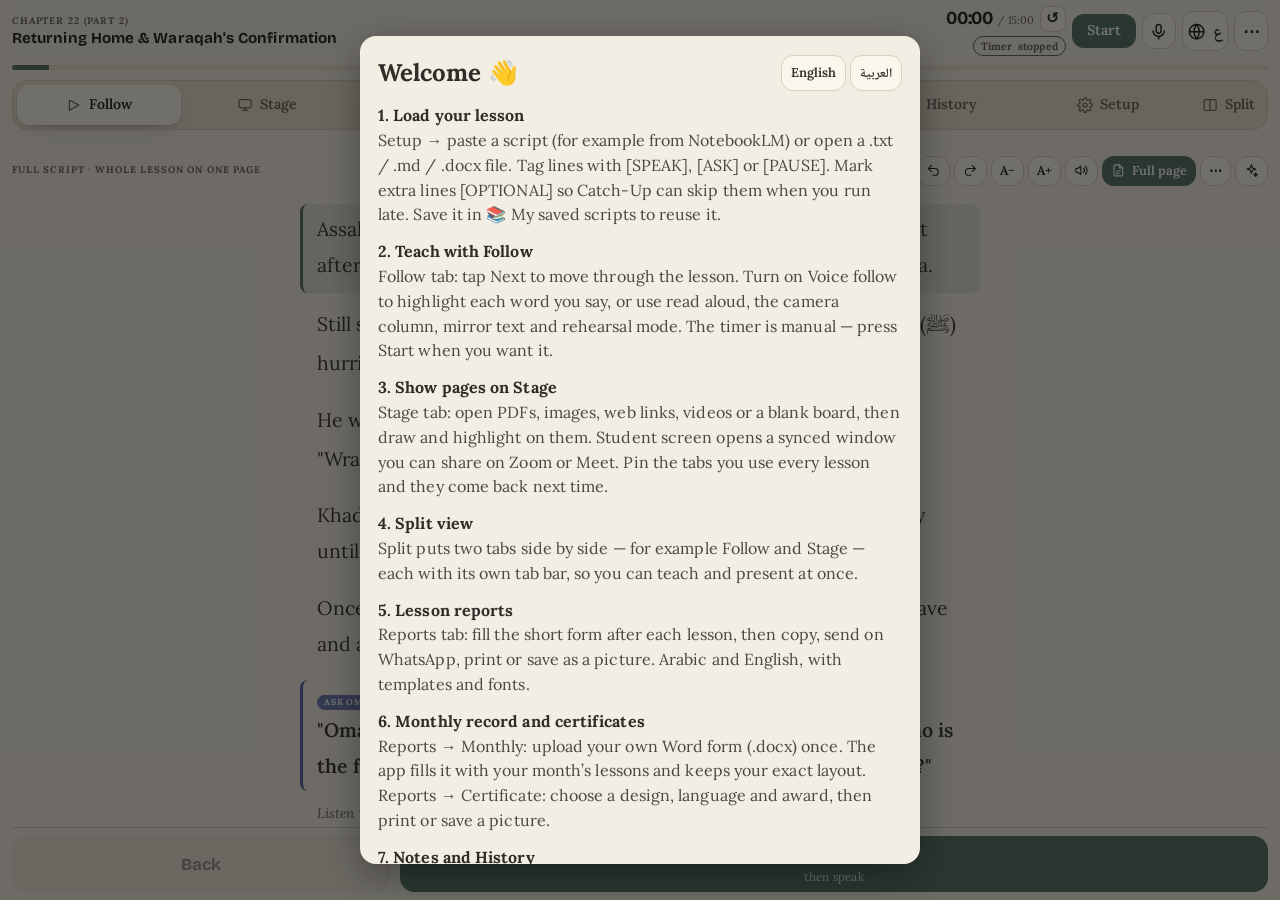
==== commit b90a530f: "Add files via upload" ====
--- a/index.html
+++ b/index.html
@@ -5177,7 +5177,7 @@
   items.forEach(it => { const d = document.createElement(it.k === 'i' ? 'img' : 'div'); d.className = 'pv-it'; d.dataset.id = it.id;
     let c = 'position:absolute;transform:translate(-50%,-50%);left:' + it.x + '%;top:' + it.y + '%;';
     if(it.k === 'i'){ d.src = it.src; d.alt = ''; d.draggable = false; c += 'width:' + it.w + '%;height:auto;'; }
-    else { d.textContent = it.txt; d.setAttribute('dir','auto'); c += 'font-size:' + it.fs + 'cqw;line-height:1.25;overflow-wrap:anywhere;max-width:' + (it.bw || 90) + '%;white-space:pre-wrap;text-align:center;' + (it.c ? 'color:' + it.c + ';' : '') + (it.ff ? "font-family:'" + it.ff + "',serif;" : ''); }
+    else { d.textContent = it.txt; d.setAttribute('dir','auto'); c += 'font-size:' + it.fs + 'cqw;line-height:1.25;overflow-wrap:anywhere;max-width:' + (it.bw || 90) + '%;white-space:pre-wrap;text-align:center;' + (it.c ? 'color:' + it.c + ';font-palette:--pc' + it.c.slice(1) + ';' : '') + (it.ff ? "font-family:'" + it.ff + "',serif;" : ''); }
     if(live) c += 'pointer-events:auto;touch-action:none;cursor:move;';
     d.style.cssText = c; L.appendChild(d); });
   box.appendChild(L);
@@ -5186,7 +5186,12 @@
 function pvGuide(box, on){ let g = box.querySelector(':scope > .pv-guide'); if(!on){ if(g) g.remove(); return; } if(g) return; if(!box.classList.contains('ct') && !box.style.position) box.style.position = 'relative'; g = document.createElement('div'); g.className = 'pv-guide'; g.style.cssText = 'position:absolute;left:50%;top:0;bottom:0;width:0;border-left:1px dashed #3b82f6;z-index:60;pointer-events:none'; box.appendChild(g); }
 function pvApply(root, S, mark, bw){ let n = 0; const W = bw || (root.firstElementChild && root.firstElementChild.offsetWidth) || 1123;
   pvEntries(S).forEach(p => { const v = S[p]; let el = pvAt(root, p);
-    if(el && v.t === v.o && pvOK(el) && el.textContent !== v.o && (!v.k || pvCls(el) === v.k)){ v.o = v.t = el.textContent; } if(!(el && pvOK(el) && (el.textContent === v.o || v.t === v.o) && (!v.o || el.textContent === v.o || el.textContent === v.t)) && v.o){ el = [].find.call(root.querySelectorAll('*'), x => pvOK(x) && x.textContent === v.o && !x.closest('.pv-layer')) || null; } if(el && pvOK(el) && (el.textContent === v.o || v.t === v.o)){ if(v.t !== v.o){ el.textContent = v.t; if(String(v.t).indexOf('\n') >= 0) el.style.whiteSpace = 'pre-line'; } if(v.w){ el.style.maxWidth = (v.w * W) + 'px'; el.style.overflowWrap = 'anywhere'; if(PV_INL.test(el.tagName)) el.style.display = 'inline-block'; } if(v.f && v.b) el.style.setProperty('font-size', (v.b * v.f) + 'px', 'important'); pvPos(el, v, W); if(v.ff) el.style.setProperty('font-family', "'" + v.ff + "',serif", 'important'); if(v.c){ el.style.setProperty('color', v.c, 'important'); el.style.setProperty('-webkit-text-fill-color', v.c, 'important'); } if(mark && (v.t !== v.o || v.f || v.dx || v.dy || v.w || v.ff || v.c)) el.classList.add('pv-ed'); n++; } });
+    if(el && v.t === v.o && pvOK(el) && el.textContent !== v.o && (!v.k || pvCls(el) === v.k)){ v.o = v.t = el.textContent; } if(!(el && pvOK(el) && (el.textContent === v.o || v.t === v.o) && (!v.o || el.textContent === v.o || el.textContent === v.t)) && v.o){ el = [].find.call(root.querySelectorAll('*'), x => pvOK(x) && x.textContent === v.o && !x.closest('.pv-layer')) || null; } if(el && pvOK(el) && (el.textContent === v.o || v.t === v.o)){ if(v.t !== v.o){ el.textContent = v.t; if(String(v.t).indexOf('\n') >= 0) el.style.whiteSpace = 'pre-line'; } if(v.w){ el.style.maxWidth = (v.w * W) + 'px'; el.style.overflowWrap = 'anywhere'; if(PV_INL.test(el.tagName)) el.style.display = 'inline-block'; } if(v.f && v.b) el.style.setProperty('font-size', (v.b * v.f) + 'px', 'important'); pvPos(el, v, W); if(v.ff) el.style.setProperty('font-family', "'" + v.ff + "',serif", 'important'); if(v.c){ el.style.setProperty('color', v.c, 'important'); el.style.setProperty('-webkit-text-fill-color', v.c, 'important'); el.style.setProperty('background', 'none', 'important'); el.style.setProperty('font-palette', '--pc' + v.c.slice(1), 'important'); } if(mark && (v.t !== v.o || v.f || v.dx || v.dy || v.w || v.ff || v.c)) el.classList.add('pv-ed'); n++; } });
+  root.querySelectorAll('style[data-pvpal]').forEach(x => x.remove());
+  const cols = [...new Set(pvEntries(S).map(p => S[p].c).concat((S._x || []).map(i => i.c)).filter(c => /^#[0-9a-f]{6}$/i.test(c || '')))];
+  if(cols.length){ const fn = [...new Set(CT_AFONTS.concat(CT_EFONTS, RP_FONTS).map(f => f.n))], st = document.createElement('style'); st.setAttribute('data-pvpal', '1');
+    st.textContent = cols.map(c => { const oc = [0,1,2,3,4,5,6,7,8,9,10,11].map(i => i + ' ' + c).join(','); return fn.map(n => '@font-palette-values --pc' + c.slice(1) + '{font-family:"' + n + '";override-colors:' + oc + '}').join(''); }).join('');
+    root.appendChild(st); }
   pvLayer(root.firstElementChild, S._x, mark); return n; }
 function ctFitMid(ct){ const m = ct && ct.querySelector('.ct-mid'); if(!m) return; m.style.transform = ''; const kids = [].slice.call(m.children); if(!kids.length) return;
   const top = Math.min.apply(null, kids.map(c => c.offsetTop)), bot = Math.max.apply(null, kids.map(c => c.offsetTop + c.offsetHeight)), need = bot - top + 10, k = m.clientHeight / need;
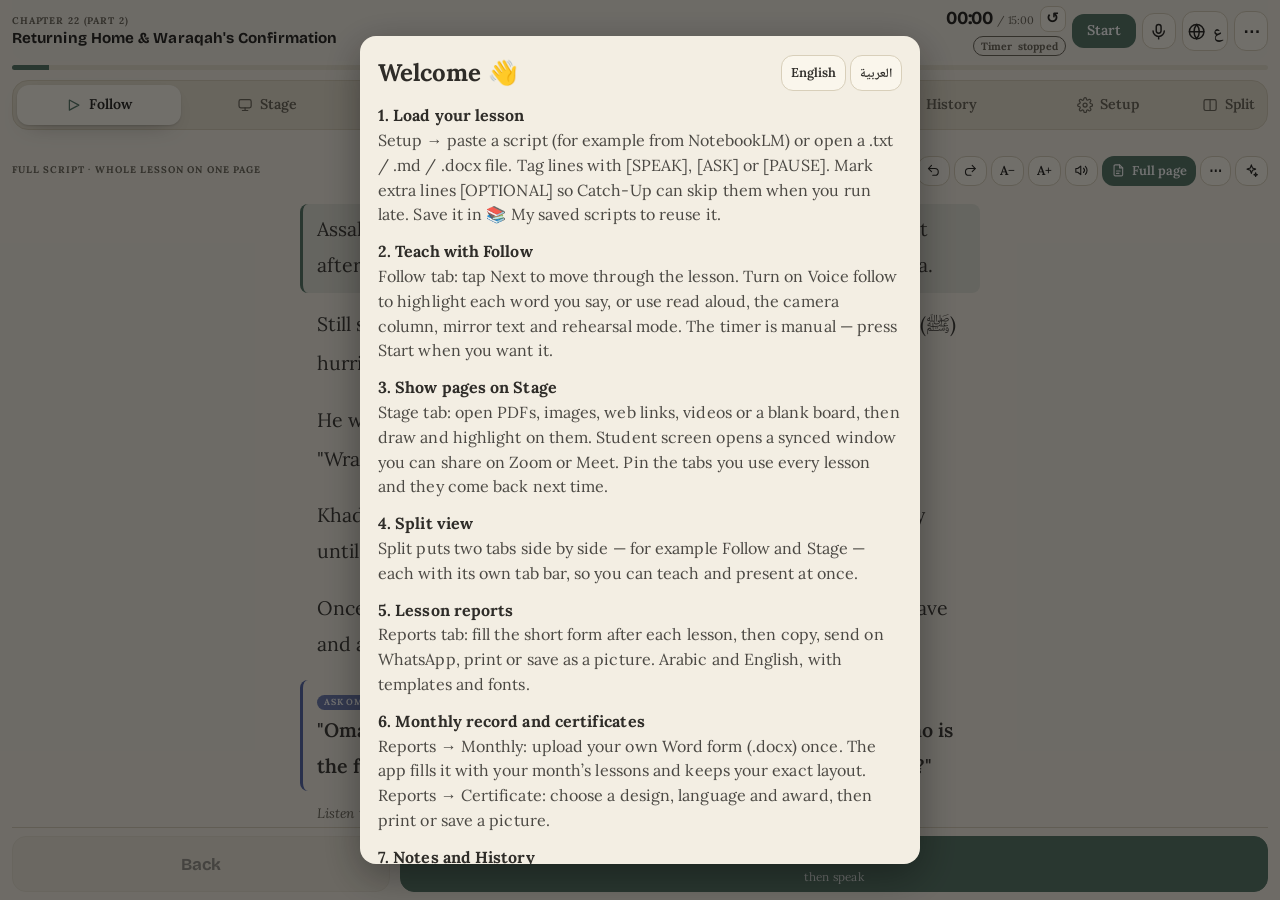
==== commit 0f20079f: "Add files via upload" ====
--- a/index.html
+++ b/index.html
@@ -5189,8 +5189,8 @@
     if(el && v.t === v.o && pvOK(el) && el.textContent !== v.o && (!v.k || pvCls(el) === v.k)){ v.o = v.t = el.textContent; } if(!(el && pvOK(el) && (el.textContent === v.o || v.t === v.o) && (!v.o || el.textContent === v.o || el.textContent === v.t)) && v.o){ el = [].find.call(root.querySelectorAll('*'), x => pvOK(x) && x.textContent === v.o && !x.closest('.pv-layer')) || null; } if(el && pvOK(el) && (el.textContent === v.o || v.t === v.o)){ if(v.t !== v.o){ el.textContent = v.t; if(String(v.t).indexOf('\n') >= 0) el.style.whiteSpace = 'pre-line'; } if(v.w){ el.style.maxWidth = (v.w * W) + 'px'; el.style.overflowWrap = 'anywhere'; if(PV_INL.test(el.tagName)) el.style.display = 'inline-block'; } if(v.f && v.b) el.style.setProperty('font-size', (v.b * v.f) + 'px', 'important'); pvPos(el, v, W); if(v.ff) el.style.setProperty('font-family', "'" + v.ff + "',serif", 'important'); if(v.c){ el.style.setProperty('color', v.c, 'important'); el.style.setProperty('-webkit-text-fill-color', v.c, 'important'); el.style.setProperty('background', 'none', 'important'); el.style.setProperty('font-palette', '--pc' + v.c.slice(1), 'important'); } if(mark && (v.t !== v.o || v.f || v.dx || v.dy || v.w || v.ff || v.c)) el.classList.add('pv-ed'); n++; } });
   root.querySelectorAll('style[data-pvpal]').forEach(x => x.remove());
   const cols = [...new Set(pvEntries(S).map(p => S[p].c).concat((S._x || []).map(i => i.c)).filter(c => /^#[0-9a-f]{6}$/i.test(c || '')))];
-  if(cols.length){ const fn = [...new Set(CT_AFONTS.concat(CT_EFONTS, RP_FONTS).map(f => f.n))], st = document.createElement('style'); st.setAttribute('data-pvpal', '1');
-    st.textContent = cols.map(c => { const oc = [0,1,2,3,4,5,6,7,8,9,10,11].map(i => i + ' ' + c).join(','); return fn.map(n => '@font-palette-values --pc' + c.slice(1) + '{font-family:"' + n + '";override-colors:' + oc + '}').join(''); }).join('');
+  if(cols.length){ const fn = ['Blaka Hollow','Blaka Ink','Reem Kufi Ink','Reem Kufi Fun'], st = document.createElement('style'); st.setAttribute('data-pvpal', '1');
+    st.textContent = cols.slice(0,8).map(c => { const oc = [0,1,2,3,4,5,6,7,8,9,10,11].map(i => i + ' ' + c).join(','); return fn.map(n => '@font-palette-values --pc' + c.slice(1) + '{font-family:"' + n + '";override-colors:' + oc + '}').join(''); }).join('');
     root.appendChild(st); }
   pvLayer(root.firstElementChild, S._x, mark); return n; }
 function ctFitMid(ct){ const m = ct && ct.querySelector('.ct-mid'); if(!m) return; m.style.transform = ''; const kids = [].slice.call(m.children); if(!kids.length) return;
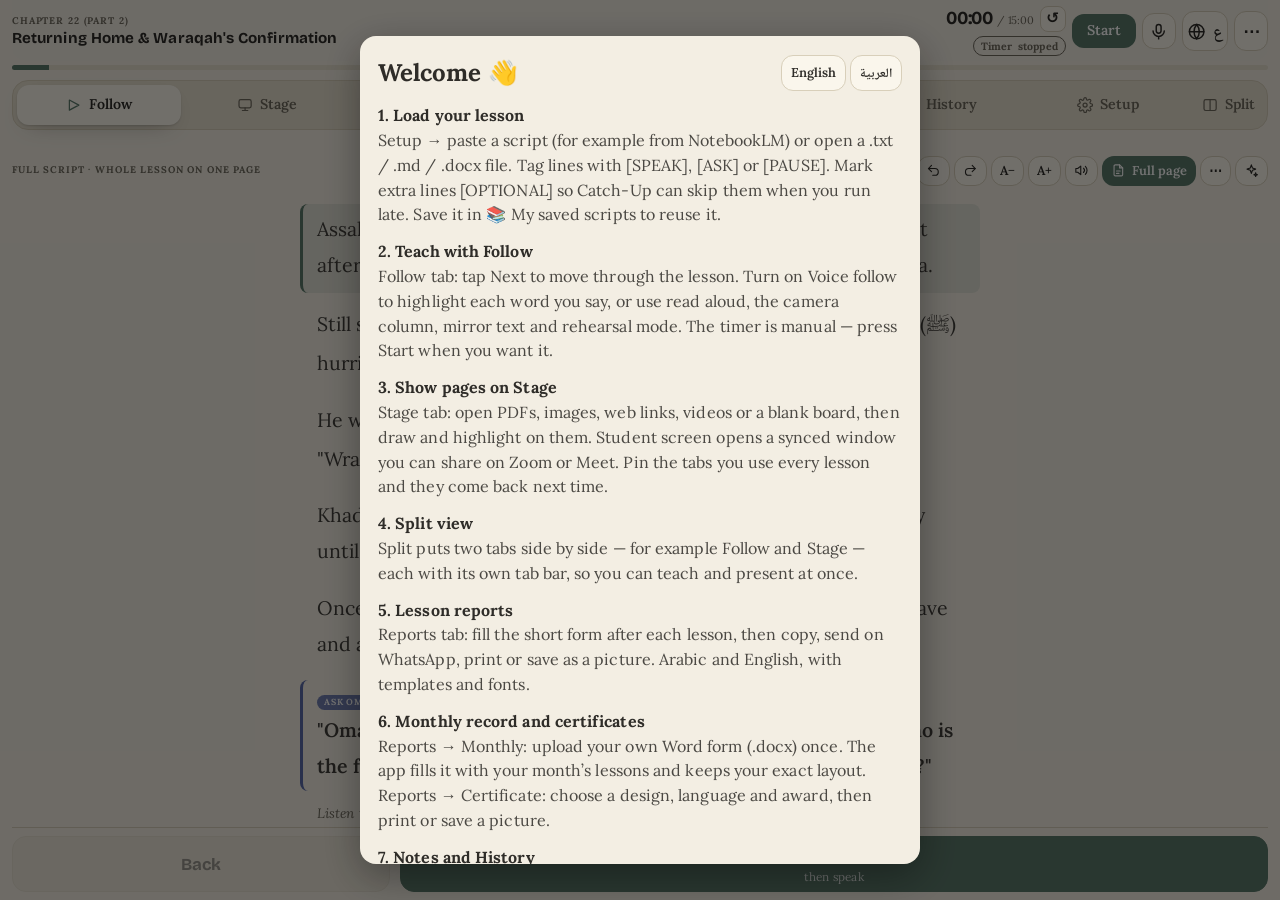
==== commit 944c302b: "Add files via upload" ====
--- a/index.html
+++ b/index.html
@@ -5177,7 +5177,7 @@
   items.forEach(it => { const d = document.createElement(it.k === 'i' ? 'img' : 'div'); d.className = 'pv-it'; d.dataset.id = it.id;
     let c = 'position:absolute;transform:translate(-50%,-50%);left:' + it.x + '%;top:' + it.y + '%;';
     if(it.k === 'i'){ d.src = it.src; d.alt = ''; d.draggable = false; c += 'width:' + it.w + '%;height:auto;'; }
-    else { d.textContent = it.txt; d.setAttribute('dir','auto'); c += 'font-size:' + it.fs + 'cqw;line-height:1.25;overflow-wrap:anywhere;max-width:' + (it.bw || 90) + '%;white-space:pre-wrap;text-align:center;' + (it.c ? 'color:' + it.c + ';font-palette:--pc' + it.c.slice(1) + ';' : '') + (it.ff ? "font-family:'" + it.ff + "',serif;" : ''); }
+    else { d.textContent = it.txt; d.setAttribute('dir','auto'); c += 'font-size:' + it.fs + 'cqw;line-height:1.25;overflow-wrap:anywhere;max-width:' + (it.bw || 90) + '%;white-space:pre-wrap;text-align:center;' + (it.c ? 'color:' + it.c + ';' : '') + (it.ff ? "font-family:'" + it.ff + "',serif;" : ''); }
     if(live) c += 'pointer-events:auto;touch-action:none;cursor:move;';
     d.style.cssText = c; L.appendChild(d); });
   box.appendChild(L);
@@ -5186,12 +5186,9 @@
 function pvGuide(box, on){ let g = box.querySelector(':scope > .pv-guide'); if(!on){ if(g) g.remove(); return; } if(g) return; if(!box.classList.contains('ct') && !box.style.position) box.style.position = 'relative'; g = document.createElement('div'); g.className = 'pv-guide'; g.style.cssText = 'position:absolute;left:50%;top:0;bottom:0;width:0;border-left:1px dashed #3b82f6;z-index:60;pointer-events:none'; box.appendChild(g); }
 function pvApply(root, S, mark, bw){ let n = 0; const W = bw || (root.firstElementChild && root.firstElementChild.offsetWidth) || 1123;
   pvEntries(S).forEach(p => { const v = S[p]; let el = pvAt(root, p);
-    if(el && v.t === v.o && pvOK(el) && el.textContent !== v.o && (!v.k || pvCls(el) === v.k)){ v.o = v.t = el.textContent; } if(!(el && pvOK(el) && (el.textContent === v.o || v.t === v.o) && (!v.o || el.textContent === v.o || el.textContent === v.t)) && v.o){ el = [].find.call(root.querySelectorAll('*'), x => pvOK(x) && x.textContent === v.o && !x.closest('.pv-layer')) || null; } if(el && pvOK(el) && (el.textContent === v.o || v.t === v.o)){ if(v.t !== v.o){ el.textContent = v.t; if(String(v.t).indexOf('\n') >= 0) el.style.whiteSpace = 'pre-line'; } if(v.w){ el.style.maxWidth = (v.w * W) + 'px'; el.style.overflowWrap = 'anywhere'; if(PV_INL.test(el.tagName)) el.style.display = 'inline-block'; } if(v.f && v.b) el.style.setProperty('font-size', (v.b * v.f) + 'px', 'important'); pvPos(el, v, W); if(v.ff) el.style.setProperty('font-family', "'" + v.ff + "',serif", 'important'); if(v.c){ el.style.setProperty('color', v.c, 'important'); el.style.setProperty('-webkit-text-fill-color', v.c, 'important'); el.style.setProperty('background', 'none', 'important'); el.style.setProperty('font-palette', '--pc' + v.c.slice(1), 'important'); } if(mark && (v.t !== v.o || v.f || v.dx || v.dy || v.w || v.ff || v.c)) el.classList.add('pv-ed'); n++; } });
+    if(el && v.t === v.o && pvOK(el) && el.textContent !== v.o && (!v.k || pvCls(el) === v.k)){ v.o = v.t = el.textContent; } if(!(el && pvOK(el) && (el.textContent === v.o || v.t === v.o) && (!v.o || el.textContent === v.o || el.textContent === v.t)) && v.o){ el = [].find.call(root.querySelectorAll('*'), x => pvOK(x) && x.textContent === v.o && !x.closest('.pv-layer')) || null; } if(el && pvOK(el) && (el.textContent === v.o || v.t === v.o)){ if(v.t !== v.o){ el.textContent = v.t; if(String(v.t).indexOf('\n') >= 0) el.style.whiteSpace = 'pre-line'; } if(v.w){ el.style.maxWidth = (v.w * W) + 'px'; el.style.overflowWrap = 'anywhere'; if(PV_INL.test(el.tagName)) el.style.display = 'inline-block'; } if(v.f && v.b) el.style.setProperty('font-size', (v.b * v.f) + 'px', 'important'); pvPos(el, v, W); if(v.ff) el.style.setProperty('font-family', "'" + v.ff + "',serif", 'important'); if(v.c){ el.style.setProperty('color', v.c, 'important'); el.style.setProperty('-webkit-text-fill-color', v.c, 'important'); el.style.setProperty('background', 'none', 'important'); } if(mark && (v.t !== v.o || v.f || v.dx || v.dy || v.w || v.ff || v.c)) el.classList.add('pv-ed'); n++; } });
   root.querySelectorAll('style[data-pvpal]').forEach(x => x.remove());
-  const cols = [...new Set(pvEntries(S).map(p => S[p].c).concat((S._x || []).map(i => i.c)).filter(c => /^#[0-9a-f]{6}$/i.test(c || '')))];
-  if(cols.length){ const fn = ['Blaka Hollow','Blaka Ink','Reem Kufi Ink','Reem Kufi Fun'], st = document.createElement('style'); st.setAttribute('data-pvpal', '1');
-    st.textContent = cols.slice(0,8).map(c => { const oc = [0,1,2,3,4,5,6,7,8,9,10,11].map(i => i + ' ' + c).join(','); return fn.map(n => '@font-palette-values --pc' + c.slice(1) + '{font-family:"' + n + '";override-colors:' + oc + '}').join(''); }).join('');
-    root.appendChild(st); }
+
   pvLayer(root.firstElementChild, S._x, mark); return n; }
 function ctFitMid(ct){ const m = ct && ct.querySelector('.ct-mid'); if(!m) return; m.style.transform = ''; const kids = [].slice.call(m.children); if(!kids.length) return;
   const top = Math.min.apply(null, kids.map(c => c.offsetTop)), bot = Math.max.apply(null, kids.map(c => c.offsetTop + c.offsetHeight)), need = bot - top + 10, k = m.clientHeight / need;
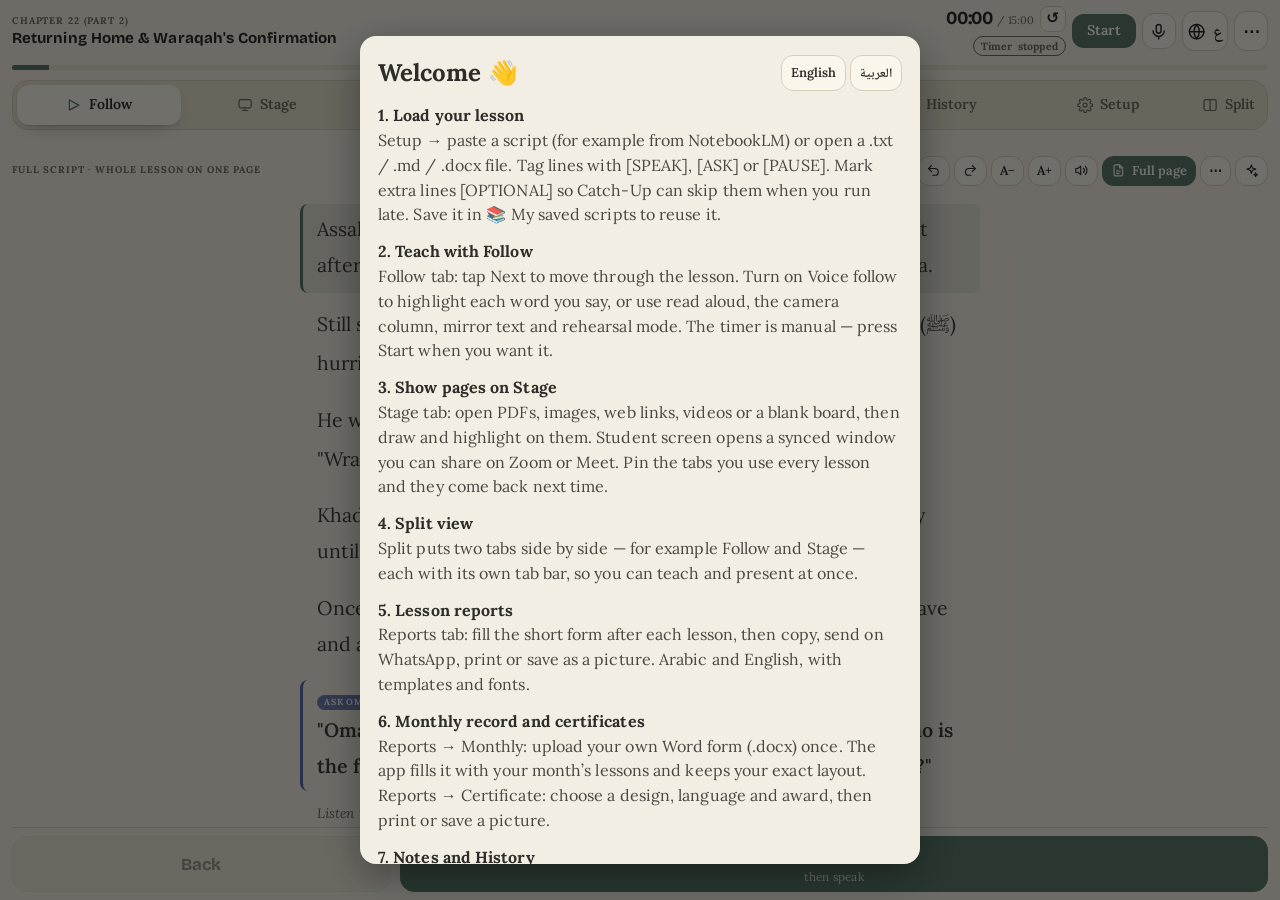
==== commit abe4d0c3: "Add files via upload" ====
--- a/index.html
+++ b/index.html
@@ -3192,7 +3192,7 @@
  {n:'Noto Nastaliq Urdu',g:'Urdu / Persian'},{n:'Vazirmatn',g:'Urdu / Persian'},
  {n:'Noto Sans',g:'Other scripts'},{n:'Noto Serif',g:'Other scripts'},{n:'Noto Sans Devanagari',g:'Other scripts'},{n:'Noto Sans Bengali',g:'Other scripts'},
  {n:'Georgia',g:'System',sys:1},{n:'Times New Roman',g:'System',sys:1},{n:'Cambria',g:'System',sys:1},{n:'Arial',g:'System',sys:1},{n:'Tahoma',g:'System',sys:1}];
-const CT_AFONTS=[{n:'Aref Ruqaa Ink',g:'Arabic calligraphy',w:'400;700'},{n:'Amiri Quran',g:'Arabic calligraphy',w:'400'},{n:'Katibeh',g:'Arabic calligraphy',w:'400'},{n:'Mirza',g:'Arabic calligraphy',w:'400;700'},{n:'Harmattan',g:'Arabic calligraphy',w:'400;700'},{n:'Qahiri',g:'Arabic calligraphy',w:'400'},{n:'Gulzar',g:'Arabic calligraphy',w:'400'},{n:'Alkalami',g:'Arabic calligraphy',w:'400'},{n:'Vibes',g:'Arabic calligraphy',w:'400'},{n:'Rakkas',g:'Arabic calligraphy',w:'400'},{n:'Ruwudu',g:'Arabic calligraphy',w:'400;700'},{n:'Blaka Ink',g:'Arabic calligraphy',w:'400'},{n:'Reem Kufi Ink',g:'Arabic Kufi & display',w:'400'},{n:'Reem Kufi Fun',g:'Arabic Kufi & display',w:'400;700'},{n:'Kufam',g:'Arabic Kufi & display',w:'400;700'},{n:'Jomhuria',g:'Arabic Kufi & display',w:'400'},{n:'Lalezar',g:'Arabic Kufi & display',w:'400'},{n:'Marhey',g:'Arabic Kufi & display',w:'400;700'},{n:'Noto Sans Arabic',g:'Arabic Kufi & display',w:'400;700'},{n:'Zain',g:'Arabic Kufi & display',w:'400;700'},{n:'Beiruti',g:'Arabic Kufi & display',w:'400;700'},{n:'Cairo Play',g:'Arabic Kufi & display',w:'400;700'},{n:'Blaka Hollow',g:'Arabic Kufi & display',w:'400'},{n:'Handjet',g:'Arabic Kufi & display',w:'400;700'},{n:'Playpen Sans Arabic',g:'Arabic Kufi & display',w:'400;700'}];
+const CT_AFONTS=[{n:'Aref Ruqaa Ink',g:'Arabic calligraphy',w:'400;700'},{n:'Amiri Quran',g:'Arabic calligraphy',w:'400'},{n:'Katibeh',g:'Arabic calligraphy',w:'400'},{n:'Mirza',g:'Arabic calligraphy',w:'400;700'},{n:'Harmattan',g:'Arabic calligraphy',w:'400;700'},{n:'Qahiri',g:'Arabic calligraphy',w:'400'},{n:'Gulzar',g:'Arabic calligraphy',w:'400'},{n:'Alkalami',g:'Arabic calligraphy',w:'400'},{n:'Vibes',g:'Arabic calligraphy',w:'400'},{n:'Rakkas',g:'Arabic calligraphy',w:'400'},{n:'Ruwudu',g:'Arabic calligraphy',w:'400;700'},{n:'Kufam',g:'Arabic Kufi & display',w:'400;700'},{n:'Jomhuria',g:'Arabic Kufi & display',w:'400'},{n:'Lalezar',g:'Arabic Kufi & display',w:'400'},{n:'Marhey',g:'Arabic Kufi & display',w:'400;700'},{n:'Noto Sans Arabic',g:'Arabic Kufi & display',w:'400;700'},{n:'Zain',g:'Arabic Kufi & display',w:'400;700'},{n:'Beiruti',g:'Arabic Kufi & display',w:'400;700'},{n:'Cairo Play',g:'Arabic Kufi & display',w:'400;700'},{n:'Handjet',g:'Arabic Kufi & display',w:'400;700'},{n:'Playpen Sans Arabic',g:'Arabic Kufi & display',w:'400;700'},{n:'Blaka Ink',g:'Arabic calligraphy',w:'400'},{n:'Reem Kufi Ink',g:'Arabic Kufi & display',w:'400'},{n:'Reem Kufi Fun',g:'Arabic Kufi & display',w:'400;700'},{n:'Blaka Hollow',g:'Arabic Kufi & display',w:'400'}];
 const CT_EFONTS=[{n:'Great Vibes',g:'English certificate script',w:'400'},{n:'Pinyon Script',g:'English certificate script',w:'400'},{n:'Allura',g:'English certificate script',w:'400'},{n:'Alex Brush',g:'English certificate script',w:'400'},{n:'Parisienne',g:'English certificate script',w:'400'},{n:'Italianno',g:'English certificate script',w:'400'},{n:'Rouge Script',g:'English certificate script',w:'400'},{n:'Sacramento',g:'English certificate script',w:'400'},{n:'Petit Formal Script',g:'English certificate script',w:'400'},{n:'Monsieur La Doulaise',g:'English certificate script',w:'400'},{n:'Tangerine',g:'English certificate script',w:'400;700'},{n:'Dancing Script',g:'English certificate script',w:'400;700'},{n:'Cinzel',g:'English certificate serif',w:'400;700'},{n:'Cinzel Decorative',g:'English certificate serif',w:'400;700'},{n:'Cormorant SC',g:'English certificate serif',w:'400;700'},{n:'Cormorant Upright',g:'English certificate serif',w:'400;700'},{n:'Playfair Display SC',g:'English certificate serif',w:'400;700'},{n:'Italiana',g:'English certificate serif',w:'400'},{n:'Marcellus',g:'English certificate serif',w:'400'},{n:'Forum',g:'English certificate serif',w:'400'},{n:'Bodoni Moda',g:'English certificate serif',w:'400;700'},{n:'Libre Baskerville',g:'English certificate serif',w:'400;700'},{n:'EB Garamond',g:'English certificate serif',w:'400;700'},{n:'Old Standard TT',g:'English certificate serif',w:'400;700'},{n:'Cardo',g:'English certificate serif',w:'400;700'},{n:'Spectral',g:'English certificate serif',w:'400;700'}];
 const RP_TAIL=['Noto Sans','Noto Naskh Arabic','Noto Sans Devanagari','Noto Sans Bengali','Noto Nastaliq Urdu'];
 let RP_AP='both';
@@ -4876,7 +4876,7 @@
   h+='<div class="ct-sg"><div class="v" dir="ltr">'+e(rpDMY(c.date))+'</div><div class="l">'+lab('Date','التاريخ')+'</div></div>';
   return h+'</div></div></div>';
 }
-function ctFonts(c){ const d=ctDes(c.design); let a=[rpFam(c.font||d.f),rpFam(c.afont||d.af)].concat(ctImpFonts(d)); if(d.imp){ const o=(c.ix&&c.ix[d.id])||{}; Object.keys(o).forEach(k=>{ if(o[k]&&o[k].f) a.push(rpFam(o[k].f)); }); } try{ const S=PVE.S.cert; Object.keys(S).forEach(k=>{ if(k==='_x') S._x.forEach(i=>{ if(i.ff) a.push(rpFam(i.ff)); }); else if(S[k]&&S[k].ff) a.push(rpFam(S[k].ff)); }); }catch(e){} return a.filter(Boolean); }
+function ctFonts(c){ const d=ctDes(c.design); let a=[rpFam(c.font||d.f),rpFam(c.afont||d.af)].concat(ctImpFonts(d)); if(d.imp){ const o=(c.ix&&c.ix[d.id])||{}; Object.keys(o).forEach(k=>{ if(o[k]&&o[k].f) a.push(rpFam(o[k].f)); }); } try{ const S=PVE.S.cert; Object.keys(S).forEach(k=>{ if(k==='_x') S._x.forEach(i=>{ if(i.ff){ a.push(rpFam(i.ff)); if(PV_CF[i.ff]) a.push(rpFam(PV_CF[i.ff])||{n:PV_CF[i.ff],w:'400'}); } }); else if(S[k]&&S[k].ff){ a.push(rpFam(S[k].ff)); if(PV_CF[S[k].ff]) a.push(rpFam(PV_CF[S[k].ff])||{n:PV_CF[S[k].ff],w:'400'}); } }); }catch(e){} return a.filter(Boolean); }
 function ctLoadFonts(){
   const ric=window.requestIdleCallback||(f=>setTimeout(f,300)); ric(()=>rpLoadFontLinks([].concat.apply([],CT_DES.map(d=>[rpFam(d.f),rpFam(d.af)].concat(ctImpFonts(d)))).concat(ctFonts(CT)).filter(Boolean)));
 }
@@ -5146,7 +5146,7 @@
 /* ===== Tap-to-edit previews v2: edit any text, add text/logo, resize, drag, reset ===== */
 const PVE = { S:{report:{},design:{}}, C:{en:{},ar:{},both:{}}, hint:0, sel:null, snap:(lsGet('lp.pve.snap')==='lines'?'lines':'free') };
 Object.defineProperty(PVE.S,'cert',{ get(){ const l=(typeof CT!=='undefined'&&CT.lang)||'both'; return PVE.C[l]||(PVE.C[l]={}); }, set(v){ const l=(typeof CT!=='undefined'&&CT.lang)||'both'; PVE.C[l]=v; }, enumerable:false });
-try{ const j = JSON.parse(lsGet('lp.pve')||'{}'); ['report','design'].forEach(k => { if(j[k] && typeof j[k]==='object') PVE.S[k] = j[k]; });
+try{ const j = JSON.parse((lsGet('lp.pve')||'{}')); ['report','design'].forEach(k => { if(j[k] && typeof j[k]==='object') PVE.S[k] = j[k]; });
   if(j.certs && typeof j.certs==='object'){ ['en','ar','both'].forEach(l => { if(j.certs[l] && typeof j.certs[l]==='object') PVE.C[l] = j.certs[l]; }); }
   else if(j.cert && typeof j.cert==='object') PVE.C.both = j.cert; }catch(e){}
 const pvSnap = () => JSON.stringify({report:PVE.S.report, design:PVE.S.design, certs:PVE.C});
@@ -5177,7 +5177,7 @@
   items.forEach(it => { const d = document.createElement(it.k === 'i' ? 'img' : 'div'); d.className = 'pv-it'; d.dataset.id = it.id;
     let c = 'position:absolute;transform:translate(-50%,-50%);left:' + it.x + '%;top:' + it.y + '%;';
     if(it.k === 'i'){ d.src = it.src; d.alt = ''; d.draggable = false; c += 'width:' + it.w + '%;height:auto;'; }
-    else { d.textContent = it.txt; d.setAttribute('dir','auto'); c += 'font-size:' + it.fs + 'cqw;line-height:1.25;overflow-wrap:anywhere;max-width:' + (it.bw || 90) + '%;white-space:pre-wrap;text-align:center;' + (it.c ? 'color:' + it.c + ';' : '') + (it.ff ? "font-family:'" + it.ff + "',serif;" : ''); }
+    else { d.textContent = it.txt; d.setAttribute('dir','auto'); c += 'font-size:' + it.fs + 'cqw;line-height:1.25;overflow-wrap:anywhere;max-width:' + (it.bw || 90) + '%;white-space:pre-wrap;text-align:center;' + (it.c ? 'color:' + it.c + ';' : '') + (it.ff ? "font-family:'" + pvFF(it.ff, it.c) + "',serif;" : ''); }
     if(live) c += 'pointer-events:auto;touch-action:none;cursor:move;';
     d.style.cssText = c; L.appendChild(d); });
   box.appendChild(L);
@@ -5186,7 +5186,7 @@
 function pvGuide(box, on){ let g = box.querySelector(':scope > .pv-guide'); if(!on){ if(g) g.remove(); return; } if(g) return; if(!box.classList.contains('ct') && !box.style.position) box.style.position = 'relative'; g = document.createElement('div'); g.className = 'pv-guide'; g.style.cssText = 'position:absolute;left:50%;top:0;bottom:0;width:0;border-left:1px dashed #3b82f6;z-index:60;pointer-events:none'; box.appendChild(g); }
 function pvApply(root, S, mark, bw){ let n = 0; const W = bw || (root.firstElementChild && root.firstElementChild.offsetWidth) || 1123;
   pvEntries(S).forEach(p => { const v = S[p]; let el = pvAt(root, p);
-    if(el && v.t === v.o && pvOK(el) && el.textContent !== v.o && (!v.k || pvCls(el) === v.k)){ v.o = v.t = el.textContent; } if(!(el && pvOK(el) && (el.textContent === v.o || v.t === v.o) && (!v.o || el.textContent === v.o || el.textContent === v.t)) && v.o){ el = [].find.call(root.querySelectorAll('*'), x => pvOK(x) && x.textContent === v.o && !x.closest('.pv-layer')) || null; } if(el && pvOK(el) && (el.textContent === v.o || v.t === v.o)){ if(v.t !== v.o){ el.textContent = v.t; if(String(v.t).indexOf('\n') >= 0) el.style.whiteSpace = 'pre-line'; } if(v.w){ el.style.maxWidth = (v.w * W) + 'px'; el.style.overflowWrap = 'anywhere'; if(PV_INL.test(el.tagName)) el.style.display = 'inline-block'; } if(v.f && v.b) el.style.setProperty('font-size', (v.b * v.f) + 'px', 'important'); pvPos(el, v, W); if(v.ff) el.style.setProperty('font-family', "'" + v.ff + "',serif", 'important'); if(v.c){ el.style.setProperty('color', v.c, 'important'); el.style.setProperty('-webkit-text-fill-color', v.c, 'important'); el.style.setProperty('background', 'none', 'important'); } if(mark && (v.t !== v.o || v.f || v.dx || v.dy || v.w || v.ff || v.c)) el.classList.add('pv-ed'); n++; } });
+    if(el && v.t === v.o && pvOK(el) && el.textContent !== v.o && (!v.k || pvCls(el) === v.k)){ v.o = v.t = el.textContent; } if(!(el && pvOK(el) && (el.textContent === v.o || v.t === v.o) && (!v.o || el.textContent === v.o || el.textContent === v.t)) && v.o){ el = [].find.call(root.querySelectorAll('*'), x => pvOK(x) && x.textContent === v.o && !x.closest('.pv-layer')) || null; } if(el && pvOK(el) && (el.textContent === v.o || v.t === v.o)){ if(v.t !== v.o){ el.textContent = v.t; if(String(v.t).indexOf('\n') >= 0) el.style.whiteSpace = 'pre-line'; } if(v.w){ el.style.maxWidth = (v.w * W) + 'px'; el.style.overflowWrap = 'anywhere'; if(PV_INL.test(el.tagName)) el.style.display = 'inline-block'; } if(v.f && v.b) el.style.setProperty('font-size', (v.b * v.f) + 'px', 'important'); pvPos(el, v, W); if(v.ff) el.style.setProperty('font-family', "'" + pvFF(v.ff, v.c) + "',serif", 'important'); if(v.c){ el.style.setProperty('color', v.c, 'important'); el.style.setProperty('-webkit-text-fill-color', v.c, 'important'); el.style.setProperty('background', 'none', 'important'); } if(mark && (v.t !== v.o || v.f || v.dx || v.dy || v.w || v.ff || v.c)) el.classList.add('pv-ed'); n++; } });
   root.querySelectorAll('style[data-pvpal]').forEach(x => x.remove());
 
   pvLayer(root.firstElementChild, S._x, mark); return n; }
@@ -5200,6 +5200,8 @@
   return d.innerHTML; }catch(e){ return html; } }
 function pvMark(root, key){ root.querySelectorAll('.pv-sel').forEach(x => x.classList.remove('pv-sel')); const s = PVE.sel; if(!s || s.key !== key) return;
   const el = s.id ? root.querySelector('.pv-it[data-id="' + s.id + '"]') : pvAt(root, s.p); if(el) el.classList.add('pv-sel'); }
+const PV_CF={'Reem Kufi Ink':'Reem Kufi','Reem Kufi Fun':'Reem Kufi','Blaka Ink':'Blaka','Blaka Hollow':'Blaka'};
+function pvFF(ff,c){ return (c && PV_CF[ff]) || ff; }
 function pvFontSel(){ const all=CT_AFONTS.concat(CT_EFONTS,RP_FONTS.filter(f=>!f.sys)), gs=[...new Set(all.map(f=>f.g))];
   return '<select class="field" data-pvfont title="Font of the selected text" aria-label="Font" style="max-width:150px;padding:4px 6px;font-size:12px"><option value="">Aa Font</option>'+gs.map(g=>'<optgroup label="'+g+'">'+all.filter(f=>f.g===g).map(f=>'<option value="'+rpEsc(f.n)+'">'+rpEsc(f.n)+'</option>').join('')+'</optgroup>').join('')+'</select>'; }
 document.addEventListener('change', e => { const f = e.target.closest && e.target.closest('[data-pvfont]'); if(!f) return; const key = f.closest('[data-pvbar]').dataset.pvbar, S = PVE.S[key], s = PVE.sel;
@@ -5216,6 +5218,7 @@
   else { const root = $(PV_ROOT[key]), el = pvAt(root, s.p); if(!el) return; const v = S[s.p] || {k:pvCls(el), o:el.textContent, t:el.textContent, f:0, b:0, dx:0, dy:0, w:0, ff:'', c:''}; if(v.t === v.o && v.o !== el.textContent){ v.o = v.t = el.textContent; } v.c = col;
     if(!col){ el.style.removeProperty('color'); el.style.removeProperty('-webkit-text-fill-color'); }
     if(v.t === v.o && !v.f && !v.dx && !v.dy && !v.w && !v.ff && !v.c){ delete S[s.p]; } else S[s.p] = v; }
+  if(col) rpLoadFontLinks([rpFam('Reem Kufi'),{n:'Blaka',w:'400'}].filter(Boolean));
   pvSave(); PV_RR[key](); }
 function pvBar(root, key){
   const anchor = root.closest('.ct-wrap') || root; let bar = anchor.parentNode.querySelector('[data-pvbar="' + key + '"]');
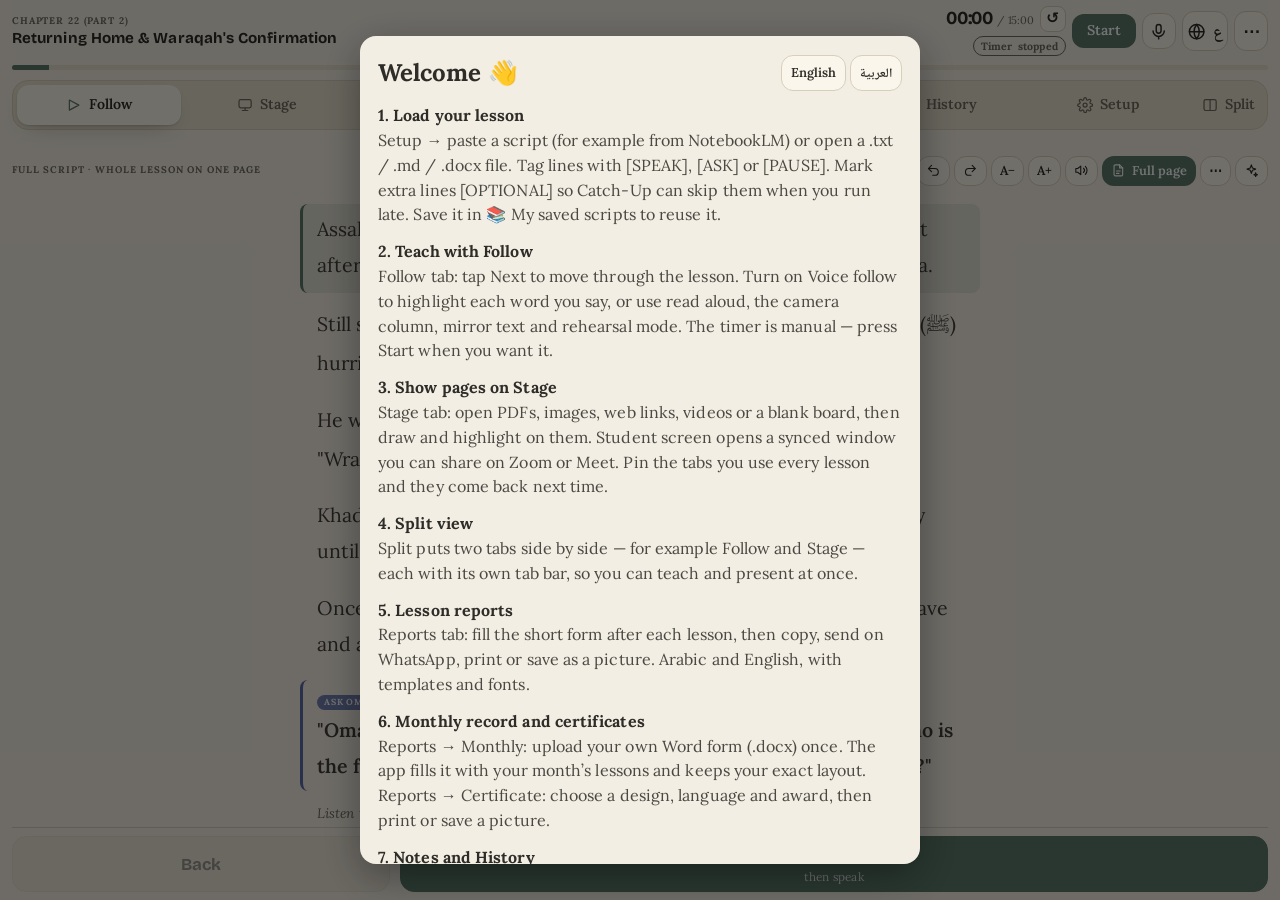
==== commit 69c5c390: "Update index.html" ====
--- a/index.html
+++ b/index.html
@@ -5641,5 +5641,145 @@
 addEventListener('load',function(){setTimeout(function(){(window.requestIdleCallback?requestIdleCallback(pre,{timeout:4000}):pre())},1800)});
 var t=document.getElementById('tab-stage');if(t)['pointerenter','touchstart','focus'].forEach(function(ev){t.addEventListener(ev,pre,{passive:true,once:true})});
 })();</script>
+<script id="lp-cert-stamp">
+/* Certificate stamp option (additive): adds "Stamp" choices to Reports > Certificate. Nothing else is modified. */
+(function(){
+  if(typeof CT==='undefined'||typeof ctHTML!=='function'||typeof ctBuild!=='function') return;
+  var COLS={blue:'#1f3a8a',green:'#0f6b4a',maroon:'#8a1c2b',black:'#111111'};
+  var AR_FONT="'Amiri','Noto Naskh Arabic',serif", EN_FONT="'Cormorant Garamond',Georgia,serif";
+  function esc(t){ return String(t).replace(/&/g,'&amp;').replace(/</g,'&lt;').replace(/>/g,'&gt;'); }
+  function stampSVG(lang,col,c){
+    c=c||{}; var ar=lang==='ar', W=900,H=400,cx=W/2, f=ar?AR_FONT:EN_FONT, real=c.stampReal!=='off';
+    var name=(c.stampName||'').trim()||(ar?'جهاد صبح':'Jehad Soboh');
+    var title=(c.stampTitle||'').trim()||(ar?'معلم القرآن والتجويد واللغة العربية':'Quran, Tajweed & Arabic Teacher');
+    var k=ar?0.42:0.5, ns=ar?120:104, ts=42, maxW=760;
+    ns=Math.min(ns,maxW/(Math.max(1,name.length)*k)); ts=Math.min(ts,maxW/(Math.max(1,title.length)*k*(ar?1.05:0.95)));
+    var dir=ar?'rtl':'ltr', s='';
+    if(real) s+='<defs><filter id="stInk" x="-5%" y="-5%" width="110%" height="110%"><feTurbulence type="fractalNoise" baseFrequency="0.035" numOctaves="2" seed="4" result="n"/><feDisplacementMap in="SourceGraphic" in2="n" scale="4" xChannelSelector="R" yChannelSelector="G" result="d"/><feTurbulence type="fractalNoise" baseFrequency="0.8" numOctaves="2" seed="9" result="g"/><feColorMatrix in="g" type="matrix" values="0 0 0 0 0 0 0 0 0 0 0 0 0 0 0 0 0 0 -3.2 2.7" result="m"/><feComposite in="d" in2="m" operator="in"/></filter></defs><g filter="url(#stInk)" opacity="0.9">';
+    s+='<rect x="32" y="32" width="'+(W-64)+'" height="'+(H-64)+'" rx="44" fill="none" stroke="'+col+'" stroke-width="'+(real?7:2.5)+'"/>';
+    if(real) s+='<rect x="48" y="48" width="'+(W-96)+'" height="'+(H-96)+'" rx="32" fill="none" stroke="'+col+'" stroke-width="2.5"/>';
+    [-1,0,1].forEach(function(i){ s+='<rect x="-7" y="-7" width="14" height="14" rx="3" fill="'+col+'" transform="translate('+(cx+i*44)+',78) rotate(45)"/>'; });
+    s+='<text x="'+cx+'" y="178" text-anchor="middle" dominant-baseline="central" direction="'+dir+'" font-family="'+f+'" font-size="'+ns+'" font-weight="700" fill="'+col+'">'+esc(name)+'</text>';
+    s+='<rect x="'+(cx-200)+'" y="245" width="400" height="3" fill="'+col+'"/>';
+    s+='<text x="'+cx+'" y="308" text-anchor="middle" dominant-baseline="central" direction="'+dir+'" font-family="'+f+'" font-size="'+ts+'" font-weight="700" fill="'+col+'">'+esc(title)+'</text>';
+    if(real) s+='</g>';
+    return '<svg xmlns="http://www.w3.org/2000/svg" viewBox="28 28 '+(W-56)+' '+(H-56)+'" width="100%" height="100%" style="display:block;overflow:visible">'+s+'</svg>';
+  }
+  function stampDiv(c){
+    var col=COLS[c.stampCol]||COLS.blue, w=+c.stampW||250, h=Math.round(w*344/844);
+    var x=(c.stampX!=null&&c.stampX!=='')?+c.stampX:(c.stampSide==='r'?82.6:17.4), y=(c.stampY!=null&&c.stampY!=='')?+c.stampY:83;
+    return '<div class="ct-stamp" style="position:absolute;z-index:5;left:'+x+'%;top:'+y+'%;width:'+w+'px;height:'+h+'px;margin:'+(-h/2)+'px 0 0 '+(-w/2)+'px;transform:rotate('+(+c.stampR||0)+'deg);'+(c.stampReal!=='off'?'mix-blend-mode:multiply;':'')+'touch-action:none">'+stampSVG(c.stamp,col,c)+'</div>';
+  }
+  /* put the stamp on the certificate (preview, print and picture) */
+  var _ctHTML=ctHTML;
+  ctHTML=function(c,desId){
+    var h=_ctHTML.apply(this,arguments);
+    if(!desId&&c&&(c.stamp==='ar'||c.stamp==='en')) h=h.replace(/<\/div>\s*$/,stampDiv(c)+'</div>');
+    return h;
+  };
+  /* make sure the stamp fonts are loaded / embedded in the picture */
+  if(typeof ctFonts==='function'&&typeof rpFam==='function'){
+    var _ctFonts=ctFonts;
+    ctFonts=function(c){
+      var a=_ctFonts.apply(this,arguments);
+      if(c&&(c.stamp==='ar'||c.stamp==='en')){ [rpFam('Amiri'),rpFam('Cormorant Garamond')].forEach(function(x){ if(x&&a.indexOf(x)<0) a.push(x); }); }
+      return a;
+    };
+  }
+  /* the option card in Reports > Certificate */
+  var _ctBuild=ctBuild;
+  ctBuild=function(){
+    var r=_ctBuild.apply(this,arguments);
+    try{
+      var p=document.getElementById('rpCertPane'); if(!p||p.querySelector('#ctStampCard')) return r;
+      var chip=function(k,v,t,d){ return '<button type="button" class="rp-chip" data-stk="'+k+'" data-v="'+v+'" aria-pressed="'+((CT[k]||d||'')===v)+'">'+t+'</button>'; };
+      var card=document.createElement('div'); card.className='rp-card'; card.id='ctStampCard';
+      card.innerHTML='<h3><i>🔏</i> Stamp</h3><p class="help">Add a stamp to the certificate. It prints and saves with it.</p>'
+        +'<span class="rp-lbl">Stamp</span><div class="rp-chips">'+chip('stamp','','None')+chip('stamp','ar','العربية')+chip('stamp','en','English')+'</div>'
+        +'<span class="rp-lbl" style="margin-top:10px">Stamp name (blank = default)</span><input type="text" id="stNm" class="field" dir="auto" style="margin-top:4px" placeholder="Jehad Soboh / جهاد صبح">'
+        +'<span class="rp-lbl" style="margin-top:8px">Stamp title (blank = default)</span><input type="text" id="stTt" class="field" dir="auto" style="margin-top:4px" placeholder="Quran, Tajweed &amp; Arabic Teacher">'
+        +'<span class="rp-lbl" style="margin-top:10px">Look</span><div class="rp-chips">'+chip('stampReal','on','Real ink stamp','on')+chip('stampReal','off','Clean','on')+'</div>'
+        +'<span class="rp-lbl" style="margin-top:10px">Ink color</span><div class="rp-chips">'+chip('stampCol','blue','Blue')+chip('stampCol','green','Green')+chip('stampCol','maroon','Maroon')+chip('stampCol','black','Black')+'</div>'
+        +'<span class="rp-lbl" style="margin-top:10px">Position</span><div class="rp-chips">'+chip('stampSide','l','Left')+chip('stampSide','r','Right')+'</div><p class="help" style="margin:6px 0 0">Tip: drag the stamp on the preview to move it anywhere.</p>'
+        +'<span class="rp-lbl" style="margin-top:10px">Move: left ⇄ right</span><input type="range" id="stSx" min="0" max="100" step="0.5" style="width:100%">'
+        +'<span class="rp-lbl">Move: up ⇅ down</span><input type="range" id="stSy" min="0" max="100" step="0.5" style="width:100%">'
+        +'<span class="rp-lbl" style="margin-top:10px">Rotate (<b id="stRv">0</b>°)</span><input type="range" id="stSr" min="-180" max="180" step="1" style="width:100%"><button type="button" class="rp-chip" id="stR0" style="margin-top:4px">Reset angle</button>'
+        +'<span class="rp-lbl" style="margin-top:10px">Stamp size</span><div class="rp-chips">'+chip('stampW','170','Small')+chip('stampW','250','Medium','250')+chip('stampW','330','Large')+chip('stampW','420','XL')+'</div>'
+        +'<h3 style="margin-top:16px"><i>🖨️</i> Print paper</h3><p class="help">Print / PDF uses exactly this size (certificate is scaled to fit).</p>'
+        +'<span class="rp-lbl">Paper size</span><div class="rp-chips">'+chip('paper','a4','A4','a4')+chip('paper','a3','A3','a4')+chip('paper','a5','A5','a4')+chip('paper','letter','Letter','a4')+chip('paper','legal','Legal','a4')+'</div>'
+        +'<span class="rp-lbl" style="margin-top:10px">Orientation</span><div class="rp-chips">'+chip('orient','l','Landscape','l')+chip('orient','p','Portrait','l')+'</div>';
+      var sx=card.querySelector('#stSx'), sy=card.querySelector('#stSy');
+      var curXY=function(){ return [(CT.stampX!=null&&CT.stampX!=='')?+CT.stampX:(CT.stampSide==='r'?82.6:17.4),(CT.stampY!=null&&CT.stampY!=='')?+CT.stampY:83]; };
+      window.syncSl=function(){ var v=curXY(); sx.value=v[0]; sy.value=v[1]; };
+      syncSl();
+      var slide=function(){ CT.stampX=+sx.value; CT.stampY=+sy.value;
+        document.querySelectorAll('#rpCertPane .ct-stamp').forEach(function(el){ el.style.left=CT.stampX+'%'; el.style.top=CT.stampY+'%'; });
+        try{ ctSave(); }catch(_){} };
+      sx.addEventListener('input',slide); sy.addEventListener('input',slide);
+      var nm=card.querySelector('#stNm'), tt=card.querySelector('#stTt');
+      nm.value=CT.stampName||''; tt.value=CT.stampTitle||'';
+      var txt=function(){ CT.stampName=nm.value; CT.stampTitle=tt.value; try{ ctSave(); }catch(_){} try{ ctRender(); }catch(_){} };
+      nm.addEventListener('input',txt); tt.addEventListener('input',txt);
+      var sr=card.querySelector('#stSr'), rv=card.querySelector('#stRv');
+      var rot=function(a){ CT.stampR=a; sr.value=a; rv.textContent=a;
+        document.querySelectorAll('#rpCertPane .ct-stamp').forEach(function(el){ el.style.transform='rotate('+a+'deg)'; });
+        try{ ctSave(); }catch(_){} };
+      sr.value=+CT.stampR||0; rv.textContent=sr.value;
+      sr.addEventListener('input',function(){ rot(+sr.value); });
+      card.querySelector('#stR0').addEventListener('click',function(){ rot(0); });
+      card.addEventListener('click',function(e){
+        var b=e.target.closest('button[data-stk]'); if(!b) return;
+        CT[b.dataset.stk]=b.dataset.v; if(b.dataset.stk==='stampSide'){ CT.stampX=b.dataset.v==='r'?82.6:17.4; CT.stampY=83; syncSl(); }
+        card.querySelectorAll('button[data-stk="'+b.dataset.stk+'"]').forEach(function(x){ x.setAttribute('aria-pressed',String(x===b)); });
+        try{ ctSave(); }catch(_){}
+        try{ if(typeof ctLoadFonts==='function') ctLoadFonts(); ctRender(); }catch(_){}
+      });
+      var bar=p.querySelector('.rp-bar'); if(bar&&bar.parentNode) bar.parentNode.insertBefore(card,bar); else p.appendChild(card);
+    }catch(e){}
+    return r;
+  };
+
+  /* ---- drag the stamp on the preview ---- */
+  var st=document.createElement('style'); st.textContent='#rpCertPane .ct-stamp{cursor:grab}#rpCertPane .ct-stamp:hover{outline:1.5px dashed rgba(0,0,0,.45);outline-offset:3px}';
+  document.head.appendChild(st);
+  var drag=null; window.syncSl=window.syncSl||function(){};
+  document.addEventListener('pointerdown',function(e){
+    var el=null; try{ el=document.elementsFromPoint(e.clientX,e.clientY).map(function(n){ return n.closest&&n.closest('#rpCertPane .ct-stamp'); }).filter(Boolean)[0]; }catch(_){} if(!el) return;
+    var ct=el.closest('.ct'); if(!ct) return;
+    e.preventDefault(); e.stopPropagation();
+    drag={el:el,ct:ct,id:e.pointerId}; document.body.style.userSelect='none';
+  },true);
+  document.addEventListener('pointermove',function(e){
+    if(!drag) return; e.preventDefault();
+    var r=drag.ct.getBoundingClientRect();
+    var x=Math.max(0,Math.min(100,(e.clientX-r.left)/r.width*100)), y=Math.max(0,Math.min(100,(e.clientY-r.top)/r.height*100));
+    drag.el.style.left=x+'%'; drag.el.style.top=y+'%'; drag.x=x; drag.y=y;
+  },true);
+  function dragEnd(e){ if(!drag) return; document.body.style.userSelect=''; if(drag.x!=null){ CT.stampX=+drag.x.toFixed(2); CT.stampY=+drag.y.toFixed(2); try{ ctSave(); }catch(_){} syncSl(); } drag=null; }
+  document.addEventListener('pointerup',dragEnd,true); document.addEventListener('pointercancel',dragEnd,true);
+  document.addEventListener('click',function(e){ if(e.target.closest&&e.target.closest('#rpCertPane .ct-stamp')){ e.stopPropagation(); e.preventDefault(); } },true);
+
+  /* ---- print at the chosen paper size ---- */
+  var PAPER={a4:[210,297],a3:[297,420],a5:[148,210],letter:[215.9,279.4],legal:[215.9,355.6]};
+  ctPrint=function(){
+    var p=PAPER[CT.paper]||PAPER.a4, land=(CT.orient||'l')!=='p', wm=land?p[1]:p[0], hm=land?p[0]:p[1];
+    var mm=96/25.4, pw=Math.floor(wm*mm), ph=Math.floor(hm*mm), k=Math.min(pw/1123,ph/794);
+    var all=[].concat.apply([],CT_DES.map(function(d){ return [rpFam(d.f),rpFam(d.af)].concat(ctImpFonts(d)); })).concat(ctFonts(CT)).filter(Boolean), u=rpFontURL(all);
+    var css=CT_CSS+(typeof CT_CSS2!=='undefined'?CT_CSS2:'')+CT_PG+ctImpCSS();
+    var html='<!doctype html><html><head><meta charset="utf-8"><title>Certificate</title>'+(u?'<link rel="stylesheet" href="'+u+'">':'')+'<style>'+css
+      +'@page{size:'+wm+'mm '+hm+'mm;margin:0}*{-webkit-print-color-adjust:exact;print-color-adjust:exact}html,body{margin:0;padding:0;background:#fff;width:'+pw+'px;height:'+(ph-2)+'px;overflow:hidden}'
+      +'#cw{position:absolute;left:50%;top:50%;width:1123px;height:794px;margin:-397px 0 0 -561.5px;transform:scale('+k+');transform-origin:center center}</style></head><body><div id="cw">'
+      +pvExport(ctHTML(CT),0,'cert')+'</div></body></html>';
+    var f=document.createElement('iframe');
+    f.style.cssText='position:fixed;left:-9999px;top:0;width:'+pw+'px;height:'+ph+'px;border:0;visibility:hidden'; document.body.appendChild(f);
+    var w=f.contentWindow, d=w.document; d.open(); d.write(html); d.close();
+    var go=function(){ try{ w.focus(); w.print(); }catch(e){ try{ toast('Print failed - use Picture instead'); }catch(_){} } setTimeout(function(){ f.remove(); },120000); };
+    var fr=(d.fonts&&d.fonts.ready)?Promise.race([d.fonts.ready,new Promise(function(r){ setTimeout(r,2500); })]):Promise.resolve();
+    fr.then(function(){ setTimeout(go,350); });
+  };
+  /* if the Certificate tab is already open, add the card now */
+  try{ if(document.getElementById('ctPv')) ctBuild(); }catch(e){}
+})();
+</script>
 </body>
 </html>
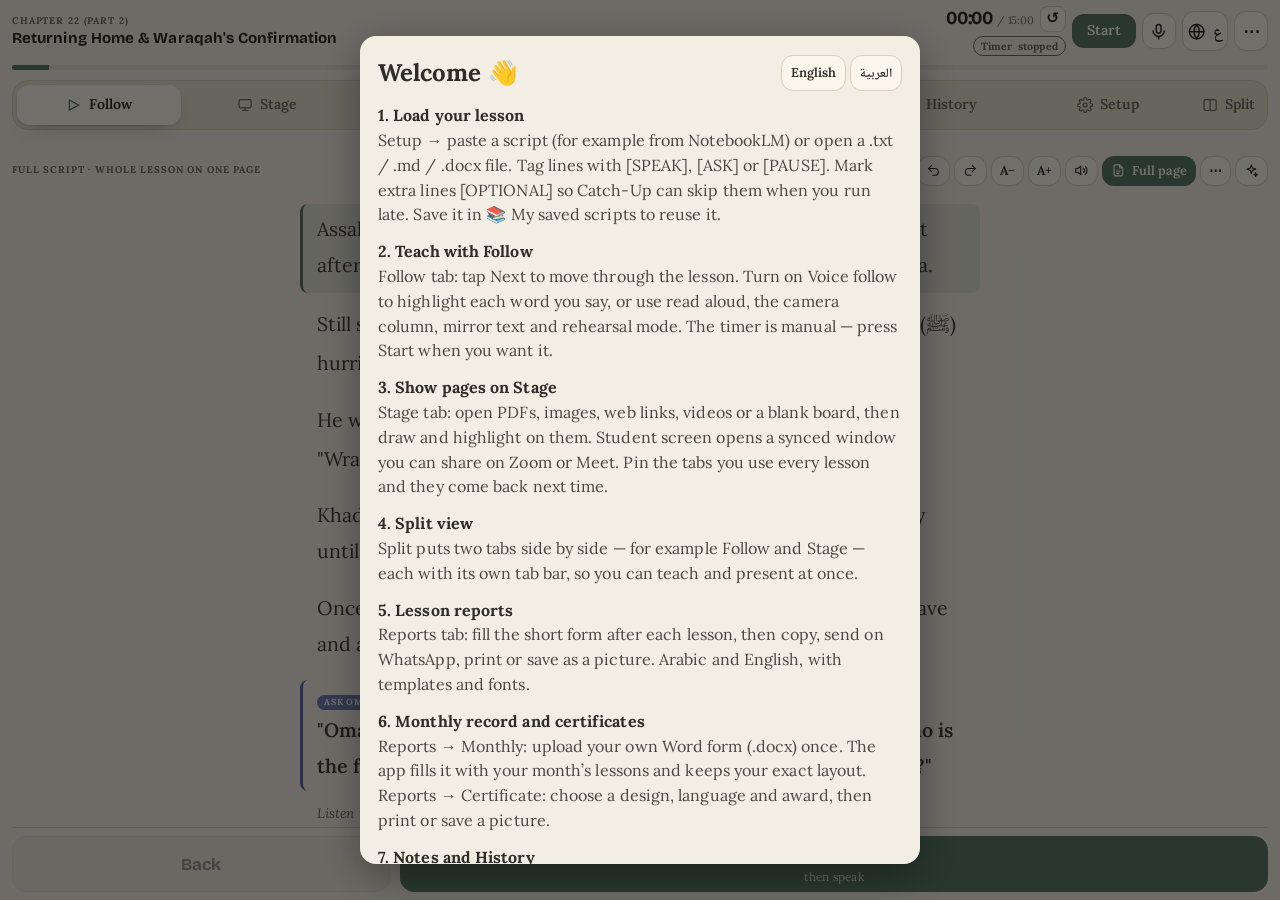
==== commit a834c663: "Add files via upload" ====
--- a/index.html
+++ b/index.html
@@ -17,661 +17,14 @@
 <link rel="preconnect" href="https://fonts.googleapis.com">
 <link rel="preconnect" href="https://fonts.gstatic.com" crossorigin>
 <link media="print" onload="this.media='all'" rel="stylesheet" href="https://fonts.googleapis.com/css2?family=Atkinson+Hyperlegible:ital,wght@0,400;0,700;1,400&family=Bricolage+Grotesque:wght@600;700;800&family=Noto+Naskh+Arabic:wght@400;600;700&family=Lora:ital,wght@0,400;0,600;1,400&family=Merriweather:wght@400;700&family=Literata:wght@400;600&family=Lexend:wght@400;600&family=Nunito:wght@400;700&family=Amiri:wght@400;700&family=Cairo:wght@400;700&family=Scheherazade+New:wght@400;700&display=swap">
-<style>
-:root[data-theme="paper"]{--bg:#F3EEE3;--surface:#FAF6EC;--surface-2:#E7E0CF;--fg:#2E2C28;--muted:#6F6A5E;--line:#D8CFBA;--accent:#5C7A6B;--on-accent:#FFFFFF;--mark:#E8E0C4;--mark-ink:#2E2C28;--speak:#5C7A6B;--ask:#5B6BA8;--pause:#A5642C;--other:#7B6A9A;--on-kind:#FFFFFF;--good:#2F6B3C;--warn:#8F5400;--bad:#A3281E;color-scheme:light}
-[hidden]{display:none!important}
-:root{
-  --bg:#F1F5F4; --surface:#FFFFFF; --surface-2:#E3EBE9; --fg:#12201E; --muted:#556866; --line:#CFDAD7;
-  --accent:#0F6F66; --on-accent:#FFFFFF;
-  --mark:#FFE9A8; --mark-ink:#1B1600;
-  --speak:#0F6F66; --ask:#3A4BC2; --pause:#A8480C; --other:#6A4FA3; --on-kind:#FFFFFF;
-  --good:#146C43; --warn:#9A5B00; --bad:#B3261E;
-  --font-display:'Bricolage Grotesque','Atkinson Hyperlegible',system-ui,sans-serif;
-  --font-body:'Atkinson Hyperlegible',system-ui,-apple-system,'Segoe UI',sans-serif;
-  --font-ar:'Noto Naskh Arabic','Amiri','Traditional Arabic',serif;
-  --fs:1;
-  --ar-fs:1.25;
-  --lh:1.55;
-  --max-w:860px;
-}
-@media (prefers-color-scheme: dark){
-  :root:not([data-theme]){
-    --bg:#0C1413; --surface:#131E1C; --surface-2:#1C2B28; --fg:#E4EEEB; --muted:#93A8A3; --line:#26383A;
-    --accent:#4FC3B5; --on-accent:#05201C;
-    --mark:#3A2F0B; --mark-ink:#FBF0CB;
-    --speak:#4FC3B5; --ask:#97A3FF; --pause:#F0A15E; --other:#BCA8EA; --on-kind:#0B1210;
-    --good:#5FD29A; --warn:#F0B35E; --bad:#FF8F86;
-    color-scheme:dark;
-  }
-}
-:root[data-theme="dark"]{
-  --bg:#0C1413; --surface:#131E1C; --surface-2:#1C2B28; --fg:#E4EEEB; --muted:#93A8A3; --line:#26383A;
-  --accent:#4FC3B5; --on-accent:#05201C;
-  --mark:#3A2F0B; --mark-ink:#FBF0CB;
-  --speak:#4FC3B5; --ask:#97A3FF; --pause:#F0A15E; --other:#BCA8EA; --on-kind:#0B1210;
-  --good:#5FD29A; --warn:#F0B35E; --bad:#FF8F86;
-  color-scheme:dark;
-}
-:root[data-theme="light"]{color-scheme:light}
-:root[data-theme="sepia"]{
-  --bg:#F4ECD8; --surface:#FBF5E6; --surface-2:#E8DCC0; --fg:#3B2F1E; --muted:#74644A; --line:#D9C9A5;
-  --accent:#8A5A1F; --on-accent:#FFFFFF; --mark:#F6D98B; --mark-ink:#2A1D00;
-  --speak:#7A5A1A; --ask:#3F4F9A; --pause:#A8480C; --other:#6A4FA3; --on-kind:#FFFFFF;
-  --good:#2F6B3C; --warn:#8F5400; --bad:#A3281E; color-scheme:light;
-}
-:root[data-theme="night"]{
-  --bg:#14110F; --surface:#1D1916; --surface-2:#2A241F; --fg:#D9CBB8; --muted:#9C8F7E; --line:#38302A;
-  --accent:#D89A4A; --on-accent:#1A1004; --mark:#3A2A12; --mark-ink:#F5E3C0;
-  --speak:#D89A4A; --ask:#A9B4E8; --pause:#E8A36B; --other:#C4B0E8; --on-kind:#1A1004;
-  --good:#8FCB9B; --warn:#E8B36B; --bad:#F28F86; color-scheme:dark;
-}
-:root[data-theme="blue"]{
-  --bg:#E8EEF5; --surface:#F6F9FC; --surface-2:#D6E0EC; --fg:#1B2733; --muted:#566879; --line:#C3D0DE;
-  --accent:#2F5FA8; --on-accent:#FFFFFF; --mark:#FFE9A8; --mark-ink:#1B1600;
-  --speak:#2F5FA8; --ask:#5B3FA8; --pause:#A8480C; --other:#2F7A6A; --on-kind:#FFFFFF;
-  --good:#146C43; --warn:#8F5400; --bad:#B3261E; color-scheme:light;
-}
-:root[data-theme="contrast"]{
-  --bg:#000000; --surface:#000000; --surface-2:#1A1A1A; --fg:#FFFFFF; --muted:#D0D0D0; --line:#FFFFFF;
-  --accent:#FFD400; --on-accent:#000000; --mark:#FFD400; --mark-ink:#000000;
-  --speak:#00E5FF; --ask:#8FB0FF; --pause:#FFB347; --other:#E0A8FF; --on-kind:#000000;
-  --good:#5CFF9D; --warn:#FFD400; --bad:#FF6B6B; color-scheme:dark;
-}
-:root[data-theme="midnight"]{
-  --bg:#0F1620; --surface:#17212E; --surface-2:#1F2C3C; --fg:#DCE6F2; --muted:#8FA3B8; --line:#2A3A4D;
-  --accent:#7FB2F0; --on-accent:#07182B; --mark:#26405F; --mark-ink:#EAF3FF;
-  --speak:#7FB2F0; --ask:#B3A6F2; --pause:#F0A87A; --other:#8FD6C4; --on-kind:#08121E;
-  --good:#7AD7A4; --warn:#EEC274; --bad:#F59A92; color-scheme:dark;
-}
-:root[data-theme="graphite"]{
-  --bg:#1B1C1E; --surface:#242629; --surface-2:#2F3236; --fg:#D6D9DD; --muted:#9097A0; --line:#3A3E43;
-  --accent:#9CC0E0; --on-accent:#0B1620; --mark:#3E4450; --mark-ink:#F2F4F7;
-  --speak:#9CC0E0; --ask:#B7B0F0; --pause:#E9A878; --other:#A5D6C2; --on-kind:#0C1218;
-  --good:#86D3A2; --warn:#E5C07A; --bad:#F29C94; color-scheme:dark;
-}
-:root[data-theme="forest"]{
-  --bg:#111A16; --surface:#18241F; --surface-2:#20302A; --fg:#DDEBE1; --muted:#93AB9C; --line:#2B3F36;
-  --accent:#86CBA0; --on-accent:#07200F; --mark:#36513A; --mark-ink:#EAF8EC;
-  --speak:#86CBA0; --ask:#9FB5F0; --pause:#EBA877; --other:#C6B0E8; --on-kind:#08140D;
-  --good:#86D6A0; --warn:#E6C070; --bad:#F29A90; color-scheme:dark;
-}
-:root[data-theme="reddim"]{
-  --bg:#120A09; --surface:#1B0F0D; --surface-2:#261512; --fg:#E0A59B; --muted:#A8706A; --line:#3A201C;
-  --accent:#E5806F; --on-accent:#1A0805; --mark:#3F1A15; --mark-ink:#F4C2B9;
-  --speak:#E5806F; --ask:#D99A90; --pause:#E8A07A; --other:#D08A9A; --on-kind:#1A0805;
-  --good:#D0A878; --warn:#E8B070; --bad:#FF8A7A; color-scheme:dark;
-}
-:root[data-theme="gray"]{
-  --bg:#E9E9E6; --surface:#F3F3F0; --surface-2:#DADAD6; --fg:#26292B; --muted:#5E6366; --line:#C8C9C4;
-  --accent:#3C6E71; --on-accent:#FFFFFF; --mark:#F3E2A6; --mark-ink:#231B00;
-  --speak:#3C6E71; --ask:#4A55A8; --pause:#9A4A12; --other:#6A4FA3; --on-kind:#FFFFFF;
-  --good:#1F6B44; --warn:#8F5400; --bad:#A8281E; color-scheme:light;
-}
-
-*{box-sizing:border-box}
-html,body{height:100%}
-body{
-  margin:0; display:flex; flex-direction:column;
-  padding-block:0;
-  padding-left:max(16px, env(safe-area-inset-left, 0px));
-  padding-right:max(16px, env(safe-area-inset-right, 0px));
-  background:var(--bg); color:var(--fg);
-  font:16px/1.55 var(--font-body);
-  -webkit-text-size-adjust:100%;
-}
-button,input,textarea,select{font:inherit; color:inherit}
-button{cursor:pointer}
-:focus-visible{outline:3px solid var(--accent); outline-offset:2px}
-.ar{font-family:var(--font-ar); font-size:calc(1.15em * var(--ar-fs)); line-height:1.95; unicode-bidi:isolate; font-weight:600}
-.sr{position:absolute; width:1px; height:1px; overflow:hidden; clip:rect(0 0 0 0); white-space:nowrap}
-
-/* Shell */
-.shell{display:flex; flex-direction:column; flex:1; min-height:0; min-width:0; width:100%; max-width:var(--max-w); margin-inline:auto; transition:max-width .2s}
-body.wide{--max-w:none; padding-inline:12px}
-body.camera-mode{--max-w:430px}
-body.camera-mode .stage{text-align:center}
-body.camera-mode .items{text-align:left}
-
-/* Header */
-.top{display:flex; align-items:center; justify-content:space-between; gap:10px; padding-block:10px 8px; flex-wrap:wrap}
-.lesson{min-width:0; flex:1 1 180px}
-.eyebrow{font-size:.7rem; letter-spacing:.09em; text-transform:uppercase; color:var(--muted); font-weight:700; white-space:nowrap; overflow:hidden; text-overflow:ellipsis}
-.lesson h1{margin:0; font:700 1.05rem/1.25 var(--font-display); overflow:hidden; display:-webkit-box; -webkit-line-clamp:2; -webkit-box-orient:vertical}
-.clock{display:flex; align-items:center; gap:8px; flex:none}
-.timebox{text-align:right}
-.time{font:700 1.45rem/1 var(--font-display); font-variant-numeric:tabular-nums; letter-spacing:-.01em}
-.time .of{font:400 .78rem var(--font-body); color:var(--muted); margin-left:4px}
-.pace{display:inline-block; margin-top:3px; font-size:.75rem; font-weight:800; padding:2px 8px; border-radius:999px; border:1.5px solid currentColor; color:var(--muted); font-variant-numeric:tabular-nums; white-space:nowrap}
-.pace.good{color:var(--good); background:color-mix(in srgb,var(--good) 14%,transparent)}
-.pace.warn{color:var(--warn); background:color-mix(in srgb,var(--warn) 14%,transparent)}
-.pace.bad{color:var(--bad); background:color-mix(in srgb,var(--bad) 14%,transparent)}
-
-.btn{display:inline-flex; align-items:center; justify-content:center; gap:6px; min-height:38px; padding:6px 12px; border-radius:10px; border:1px solid var(--line); background:var(--surface); font-weight:700; font-size:.88rem; transition:transform 0.1s}
-.btn:hover{border-color:var(--muted)}
-.btn:active{transform:translateY(1px)}
-.btn.primary{background:var(--accent); color:var(--on-accent); border-color:var(--accent)}
-.btn.small{min-height:32px; padding:3px 9px; font-size:.8rem}
-.btn.icon{min-width:38px; padding:6px 4px; font-size:1.05rem}
-.btn.icon[aria-pressed="true"]{background:var(--accent); color:var(--on-accent); border-color:var(--accent)}
-#toggleTimer{min-width:72px}
-
-/* Voice Indicator Badge */
-.voice-live-badge{display:inline-flex; align-items:center; gap:4px; font-size:.72rem; font-weight:800; padding:2px 8px; border-radius:999px; background:var(--good); color:#fff; animation:pulse 1.5s infinite}
-@keyframes pulse{0%{opacity:0.8}50%{opacity:1}100%{opacity:0.8}}
-
-/* Slide Strip */
-.strip{position:relative; display:flex; gap:3px; height:32px; margin-top:2px}
-.seg{flex:var(--w,1) 1 0; min-width:0; border:1px solid transparent; border-radius:7px; background:var(--surface-2); color:var(--muted); font:700 .8rem var(--font-display); padding:0}
-.seg.done{background:var(--accent); color:var(--on-accent)}
-.seg.cur{background:var(--surface); color:var(--fg); border-color:var(--accent); box-shadow:inset 0 0 0 1.5px var(--accent)}
-.cursor{position:absolute; top:-4px; bottom:-4px; width:2px; border-radius:1px; background:var(--fg); left:0; pointer-events:none; display:none}
-.cursor::before{content:""; position:absolute; top:-1px; left:-3px; width:8px; height:8px; border-radius:50%; background:var(--fg)}
-
-/* Tabs */
-.tabs{display:flex; margin-top:8px; border-bottom:1px solid var(--line)}
-.tab{flex:1; padding:9px 2px 8px; background:none; border:0; border-bottom:3px solid transparent; color:var(--muted); font-weight:700; font-size:.9rem}
-.tab[aria-selected="true"]{color:var(--fg); border-bottom-color:var(--accent)}
-
-/* Main stage */
-main{position:relative; flex:1; min-height:0; overflow-y:auto; overflow-x:hidden; padding-bottom:16px; scroll-behavior:auto}
-section.view{min-width:0}
-.toolbar{position:sticky; top:0; z-index:3; background:var(--bg); display:flex; flex-wrap:wrap; align-items:flex-end; justify-content:space-between; gap:8px 10px; padding:8px 0 10px}
-.toolbar .ttl{min-width:0; flex:1 1 140px}
-.toolbar .name{font:600 1.05rem/1.25 var(--font-display); text-wrap:balance}
-.toolbar .tools{display:flex; flex-wrap:wrap; gap:5px; align-items:center; justify-content:flex-end}
-.count{font-size:.8rem; color:var(--muted); font-variant-numeric:tabular-nums; margin-right:2px}
-.stage{display:flex; flex-direction:column; gap:10px; padding-bottom:28vh}
-
-/* Line Articles */
-.line{--kind:var(--other); border-radius:14px; padding:12px 14px; min-width:0; position:relative}
-.k-speak{--kind:var(--speak)} .k-ask{--kind:var(--ask)} .k-pause{--kind:var(--pause)} .k-other{--kind:var(--other)}
-.line-top{display:flex; align-items:center; justify-content:space-between; gap:8px}
-.badge{display:inline-flex; align-items:center; max-width:100%; font:700 .66rem/1 var(--font-body); letter-spacing:.09em; text-transform:uppercase; padding:4px 8px; border-radius:999px; background:var(--kind); color:var(--on-kind); white-space:nowrap}
-.opt-tag{font-size:.65rem; font-weight:800; padding:2px 6px; border-radius:6px; background:var(--surface-2); color:var(--muted); text-transform:uppercase}
-.txt{margin:8px 0 0; overflow-wrap:anywhere}
-.txt strong{font-weight:700}
-.txt strong.lead{text-decoration:underline; text-decoration-thickness:2px; text-decoration-color:var(--kind); text-underline-offset:4px}
-.items{margin:.6em 0 0; padding-left:1.4em}
-.items li{margin:.3em 0}
-
-.line.done{opacity:.48; cursor:pointer; padding-block:8px}
-.line.done .txt{font-size:.92rem; display:-webkit-box; -webkit-line-clamp:2; -webkit-box-orient:vertical; overflow:hidden}
-.line.done .items{display:none}
-.line.next{background:var(--surface); border:1px solid var(--line); cursor:pointer; opacity:.78}
-.line.next.after{opacity:1}
-.line.next .txt{font-size:calc(1.02rem * var(--fs)); line-height:var(--lh,1.5)}
-
-.line.now{background:var(--mark); color:var(--mark-ink); padding:18px 16px 20px; box-shadow:0 1px 0 rgba(0,0,0,.06), 0 10px 28px -16px rgba(0,0,0,.35)}
-.line.now .txt{font-size:calc(1.48rem * var(--fs)); line-height:var(--lh,1.5); margin-top:10px}
-.line.now .items{font-size:calc(1.25rem * var(--fs)); line-height:var(--lh,1.5)}
-.wait{display:inline-flex; align-items:baseline; gap:8px; font:700 1.5rem var(--font-display); font-variant-numeric:tabular-nums}
-.wait .lbl,.expect .lbl{font:700 .66rem var(--font-body); letter-spacing:.09em; text-transform:uppercase; opacity:.75}
-.expect{margin-top:12px; padding-top:10px; border-top:2px dashed color-mix(in srgb, currentColor 30%, transparent)}
-.expect p{margin:4px 0 0; font-size:calc(1.1rem * var(--fs)); font-style:italic}
-
-/* Audio Pronunciation Button */
-.w{border-radius:5px; transition:background-color .1s, opacity .15s}
-body.tracking .line.now .w.said{opacity:.5}
-body.tracking .line.now .w.cur{opacity:1; background:var(--accent); color:var(--on-accent); box-shadow:0 0 0 .14em var(--accent)}
-body.tracking .line.now .w.nxt{text-decoration:underline; text-decoration-thickness:.12em; text-underline-offset:.2em}
-.audio-btn{border:none; background:color-mix(in srgb, currentColor 12%, transparent); color:inherit; border-radius:6px; padding:2px 6px; font-size:.85rem; cursor:pointer; vertical-align:middle; margin-left:4px}
-.audio-btn:hover{background:color-mix(in srgb, currentColor 22%, transparent)}
-
-/* Quick Assessment Buttons */
-.qa-chips{display:flex; flex-wrap:wrap; gap:6px; margin-top:12px; align-items:center}
-.btn-q{min-height:34px; padding:3px 10px; border-radius:8px; border:1.5px solid var(--line); background:var(--surface); font-weight:700; font-size:.82rem}
-.btn-q[data-status="got"][aria-pressed="true"]{background:var(--good); color:#fff; border-color:var(--good)}
-.btn-q[data-status="partly"][aria-pressed="true"]{background:var(--warn); color:#fff; border-color:var(--warn)}
-.btn-q[data-status="review"][aria-pressed="true"]{background:var(--bad); color:#fff; border-color:var(--bad)}
-
-/* Catch-up Skip Highlighter */
-.line.skippable{border:2px dashed var(--warn)}
-.skip-action{margin-top:10px; display:flex; gap:8px}
-
-/* Controls */
-.controls{display:grid; grid-template-columns:1fr 2.3fr; gap:10px; padding-block:8px; border-top:1px solid var(--line)}
-.back,.go{min-height:56px; border-radius:14px; border:1px solid var(--line); display:flex; flex-direction:column; align-items:center; justify-content:center; gap:2px; font:700 1.05rem var(--font-display)}
-.back{background:var(--surface-2); color:var(--fg)}
-.go{background:var(--accent); border-color:var(--accent); color:var(--on-accent); font-size:1.18rem}
-.go .sub{font:400 .74rem var(--font-body); opacity:.88; letter-spacing:.02em}
-.back:disabled{opacity:.45; cursor:default}
-
-/* Timer Edit & History Banner */
-.tedit{display:flex; flex-wrap:wrap; gap:8px 12px; align-items:center; padding:10px 14px; margin:4px 0 6px; border:1px solid var(--line); border-radius:12px; background:var(--surface)}
-.history-banner{margin:6px 0 10px; padding:10px 14px; border-radius:12px; background:var(--surface-2); border-left:4px solid var(--accent); font-size:.88rem}
-
-/* Focus Mode */
-body.focus .tabs, body.focus .toolbar, body.focus #editTimer, body.focus .tedit{display:none!important}
-body.focus .strip{height:8px; margin-top:0}
-body.focus .strip .seg{font-size:0; border-radius:4px}
-body.focus .lesson .eyebrow{color:var(--accent)}
-body.focus .stage{padding-top:10px}
-body.locked #editTimer{display:none}
-
-/* Script & Panels */
-.filters{display:flex; gap:6px; padding:12px 0 6px; flex-wrap:wrap}
-.chip{padding:6px 12px; border-radius:999px; border:1px solid var(--line); background:var(--surface); font-weight:700; font-size:.82rem}
-.chip[aria-pressed="true"]{background:var(--fg); color:var(--bg); border-color:var(--fg)}
-.sl-head{margin:18px 0 4px; display:flex; align-items:baseline; justify-content:space-between; gap:10px}
-.sl-head h2{margin:0; font:700 1rem var(--font-display)}
-.sl-head span{font-size:.78rem; color:var(--muted); white-space:nowrap}
-.row{display:grid; grid-template-columns:5.4rem minmax(0,1fr); gap:10px; padding:10px 8px; border-bottom:1px solid var(--line); cursor:pointer; border-radius:8px; --kind:var(--other)}
-.row.k-speak{--kind:var(--speak)} .row.k-ask{--kind:var(--ask)} .row.k-pause{--kind:var(--pause)}
-.row .txt{margin:0; font-size:.95rem}
-.row.cur{background:var(--mark); color:var(--mark-ink)}
-.row.past{opacity:.55}
-.row .badge{justify-self:start; margin-top:2px}
-
-.panel{padding-top:14px}
-.panel h2{margin:20px 0 6px; font:700 1.05rem var(--font-display)}
-.panel h2:first-child{margin-top:4px}
-.panel p.help{margin:0 0 8px; color:var(--muted); font-size:.9rem}
-.field{display:block; width:100%; margin-top:12px; padding:10px 12px; border-radius:10px; border:1px solid var(--line); background:var(--surface); color:var(--fg); font-size:1rem}
-textarea.field{min-height:84px; resize:vertical; margin-top:6px}
-.row-actions{display:flex; flex-wrap:wrap; gap:8px; margin-top:10px; align-items:center}
-.report{margin-top:10px; padding:10px 12px; border-radius:10px; background:var(--surface); border:1px solid var(--line); font-size:.9rem}
-.report.bad{border-color:var(--bad); color:var(--bad)}
-.report.good{border-color:var(--good); color:var(--good)}
-.opt{display:flex; align-items:center; gap:10px; padding:10px 0; border-bottom:1px solid var(--line); min-height:46px}
-.opt input[type=checkbox]{width:22px; height:22px; accent-color:var(--accent); flex:none}
-.opt input[type=range]{flex:1; accent-color:var(--accent); min-width:0}
-.opt label{flex:1; min-width:0}
-.opt small{display:block; color:var(--muted); font-size:.82rem}
-.banner{margin:6px 0 12px; padding:12px 14px; border-radius:12px; background:var(--mark); color:var(--mark-ink); font-weight:700}
-.drop{margin-top:10px; padding:16px; border:2px dashed var(--line); border-radius:12px; text-align:center; color:var(--muted); font-size:.9rem}
-details{margin-top:14px; border:1px solid var(--line); border-radius:12px; background:var(--surface); padding:2px 14px}
-summary{cursor:pointer; padding:12px 0; font-weight:700}
-details pre{margin:0 0 12px; padding:10px; border-radius:8px; background:var(--surface-2); overflow-x:auto; font:.8rem/1.5 ui-monospace,Menlo,Consolas,monospace; white-space:pre}
-
-/* History */
-.hist-item{padding:12px; border:1px solid var(--line); border-radius:10px; background:var(--surface); margin-bottom:8px}
-.hist-item .h-top{display:flex; justify-content:space-between; font-weight:700}
-.hist-item .h-sub{font-size:.82rem; color:var(--muted); margin-top:3px}
-
-/* Rephrase Sheet */
-.selchip{position:fixed; z-index:60; box-shadow:0 8px 24px -8px rgba(0,0,0,.5)}
-.rp{position:fixed; left:0; right:0; bottom:0; z-index:70; max-height:68vh; overflow:auto; background:var(--surface); color:var(--fg); border-top:2px solid var(--accent); border-radius:16px 16px 0 0; padding:14px max(16px, env(safe-area-inset-left,0px)) calc(14px + env(safe-area-inset-bottom,0px)); box-shadow:0 -12px 40px -12px rgba(0,0,0,.45)}
-.rp-in{max-width:860px; margin:0 auto}
-.rp-sel{font-weight:700; padding:8px 10px; border-radius:8px; background:var(--surface-2); margin:8px 0; overflow-wrap:anywhere; max-height:96px; overflow:auto}
-.rp-modes{display:flex; flex-wrap:wrap; gap:6px; margin-bottom:6px}
-.ritem{display:flex; gap:10px; justify-content:space-between; align-items:center; padding:10px 0; border-bottom:1px solid var(--line)}
-.ritem .t{flex:1; min-width:0; overflow-wrap:anywhere}
-.chips{display:flex; flex-wrap:wrap; gap:8px; padding:8px 0}
-
-@media print {
-  body{background:#fff; color:#000; padding:0}
-  header, nav, .controls, .toolbar, .strip, #tedit, #themeChips, .row-actions button{display:none!important}
-  main, section{overflow:visible; display:block!important}
-  #summary{border:none; font-size:12pt; height:auto}
-}
-.selchip{display:flex;gap:4px;padding:4px;border-radius:12px;background:var(--surface);border:2px solid var(--accent)}
-.dict{position:fixed;left:0;right:0;bottom:0;z-index:80;background:var(--surface);color:var(--fg);border-top:3px solid var(--accent);border-radius:16px 16px 0 0;padding:14px 18px calc(14px + env(safe-area-inset-bottom,0px));max-height:55vh;overflow:auto;box-shadow:0 -12px 40px -12px rgba(0,0,0,.5)}
-.dict-in{max-width:860px;margin:0 auto}.dict h3{margin:0;font:700 1.5rem var(--font-display)}.dict .ph{color:var(--muted);margin-left:8px;font-weight:400;font-size:1rem}
-.dict li{margin:.35em 0}.dict .acts{display:flex;gap:8px;flex-wrap:wrap;margin:10px 0}
-.conf{position:fixed;top:-30px;z-index:99;font-size:1.6rem;pointer-events:none;animation:fall 2.4s ease-in forwards}
-@keyframes fall{to{transform:translateY(110vh) rotate(540deg);opacity:.9}}
-#timeLeft{margin-left:4px}
-.hint{font-size:.7rem;opacity:.7;font-weight:400}
-
-.lesson h1{background:linear-gradient(90deg,var(--fg),var(--accent));-webkit-background-clip:text;background-clip:text;color:transparent}
-.prog{height:4px;border-radius:4px;background:var(--surface-2);margin-top:6px;overflow:hidden}
-.prog i{display:block;height:100%;width:0;background:linear-gradient(90deg,var(--accent),var(--speak));transition:width .35s}
-.line.now{animation:pop .25s ease-out}
-@keyframes pop{from{transform:scale(.985);opacity:.4}to{transform:none;opacity:1}}
-@keyframes glow{50%{box-shadow:0 0 0 3px color-mix(in srgb,var(--accent) 35%,transparent),0 10px 28px -16px rgba(0,0,0,.35)}}
-.go{background:linear-gradient(135deg,var(--accent),color-mix(in srgb,var(--accent) 60%,#000));box-shadow:0 6px 18px -8px var(--accent)}
-.btn:hover{transform:translateY(-1px)}
-#toast{position:fixed;left:50%;bottom:90px;transform:translateX(-50%);z-index:90;background:var(--fg);color:var(--bg);padding:10px 16px;border-radius:999px;font-weight:700;box-shadow:0 8px 24px rgba(0,0,0,.4)}
-#help{position:fixed;inset:0;z-index:95;background:rgba(0,0,0,.6);display:flex;align-items:center;justify-content:center;padding:16px}
-#help>div{background:var(--surface);color:var(--fg);border-radius:16px;padding:18px 22px;max-width:420px;width:100%;border:2px solid var(--accent)}
-#help kbd{background:var(--surface-2);border:1px solid var(--line);border-radius:6px;padding:1px 7px;font-weight:700}
-#help p{margin:6px 0}
-body.mirror .stage{transform:scaleX(-1)}
-
-body{background:radial-gradient(circle at 15% -10%,color-mix(in srgb,var(--accent) 20%,var(--bg)),var(--bg) 55%) fixed}
-.top{position:sticky;top:0;z-index:5;background:color-mix(in srgb,var(--bg) 96%,transparent);border-radius:0 0 14px 14px}
-.stage.slide-in{animation:slin .35s ease-out}
-@keyframes slin{from{opacity:0;transform:translateX(26px)}to{opacity:1;transform:none}}
-.stats{display:grid;grid-template-columns:repeat(auto-fit,minmax(110px,1fr));gap:8px;margin:8px 0 14px}
-.stat{background:var(--surface);border:1px solid var(--line);border-radius:14px;padding:12px;text-align:center}
-.stat b{display:block;font:800 1.5rem var(--font-display);color:var(--accent)}
-.stat span{font-size:.72rem;letter-spacing:.08em;text-transform:uppercase;color:var(--muted);font-weight:700}
-.conf{position:fixed;top:-30px;z-index:99;font-size:1.6rem;pointer-events:none;animation:fall 2.6s linear forwards}
-@keyframes fall{to{transform:translateY(110vh) rotate(540deg);opacity:.8}}
-
-/* ===== FULL TEXT MODE: continuous script, no boxes ===== */
-body.fulltext .stage{gap:0; padding-bottom:45vh}
-body.fulltext .fl-head{margin:26px 0 8px; padding:8px 0 6px; border-bottom:2px solid var(--accent); display:flex; justify-content:space-between; gap:10px; align-items:baseline}
-body.fulltext .fl-head:first-child{margin-top:4px}
-body.fulltext .fl-head b{font:700 1.1rem var(--font-display); color:var(--accent)}
-body.fulltext .fl-head span{font-size:.78rem; color:var(--muted); white-space:nowrap}
-body.fulltext .line{background:none; border:0; box-shadow:none; border-radius:10px; padding:8px 10px; opacity:1; cursor:pointer; animation:none; border-left:4px solid transparent}
-body.fulltext .line.done{opacity:.5; padding:8px 10px}
-body.fulltext .line.done .txt{display:block; -webkit-line-clamp:unset; font-size:calc(1.3rem * var(--fs)); overflow:visible}
-body.fulltext .line.done .items{display:block}
-body.fulltext .line.next{background:none; border:0; border-left:4px solid transparent; opacity:1}
-body.fulltext .line .txt{font-size:calc(1.3rem * var(--fs)); line-height:var(--lh,1.55); margin-top:2px}
-body.fulltext .line.next .txt{font-size:calc(1.3rem * var(--fs))}
-body.fulltext .line .items{font-size:calc(1.15rem * var(--fs)); line-height:var(--lh,1.55)}
-body.fulltext .line .badge{font-size:.58rem; padding:3px 7px; opacity:.85}
-body.fulltext .line.now{background:var(--mark); color:var(--mark-ink); border-left-color:var(--kind); padding:12px 12px 14px; box-shadow:0 6px 20px -14px rgba(0,0,0,.4)}
-body.fulltext .line.now .txt{font-size:calc(1.3rem * var(--fs)); margin-top:6px}
-body.fulltext .line.now .items{font-size:calc(1.15rem * var(--fs))}
-body.fulltext .line.k-pause:not(.now){padding-block:4px}
-body.fulltext .line.k-pause:not(.now) .txt{font-size:.9rem!important; color:var(--muted); font-style:italic}
-body.fulltext .line.k-ask .txt{font-weight:600}
-
-/* ===== Compact modern header ===== */
-.top{flex-wrap:wrap; gap:6px 8px; padding-block:6px 4px}
-.lesson h1{font-size:.95rem; -webkit-line-clamp:1}
-.eyebrow{font-size:.6rem}
-.time{font-size:1.15rem}
-.time .of{font-size:.68rem}
-.pace{font-size:.66rem; padding:1px 7px; margin-top:2px}
-.clock{gap:6px}
-#toggleTimer{min-height:34px; min-width:64px; padding:4px 12px}
-.btn.icon{min-height:34px; min-width:34px}
-.strip{height:24px}
-.seg{font-size:.72rem; border-radius:6px}
-.tab{padding:7px 2px 6px; font-size:.85rem}
-.menu{position:absolute; right:0; top:calc(100% + 4px); z-index:30; background:var(--surface); border:1px solid var(--line); border-radius:16px; padding:8px; display:grid; grid-template-columns:1fr 1fr; gap:6px; min-width:min(300px,92vw); box-shadow:0 14px 40px -10px rgba(0,0,0,.55)}
-.menu .pace{grid-column:1/-1; text-align:center; margin:0; padding:4px}
-.menu .btn.icon{justify-content:flex-start; padding:6px 10px; font-size:.82rem; width:100%}
-.toolbar{padding:4px 0 6px; align-items:center}
-.toolbar .tools{gap:4px}
-.toolbar .btn.small{min-height:30px; padding:2px 8px}
-.tools-extra{display:none; flex-basis:100%; justify-content:flex-end; gap:4px; flex-wrap:wrap; order:9}
-.tools-extra.open{display:flex}
-body.fulltext .toolbar .ttl .name{display:none}
-body.fulltext .toolbar .ttl{flex:1 1 90px}
-
-/* ===== BOOK LAYOUT ===== */
-body.fulltext{--font-book:var(--font-body)}
-body.fulltext .stage{max-width:720px; width:100%; margin-inline:auto; font-family:var(--font-book); padding-bottom:55vh}
-body.fulltext .line{padding:3px 10px; margin:0 0 .3em; border-left:0}
-body.fulltext .line .txt,body.fulltext .line .items{font-family:var(--font-book)}
-body.fulltext .line .txt,body.fulltext .line.done .txt,body.fulltext .line.next .txt,body.fulltext .line.now .txt{font-size:calc(1.3rem * var(--fs)); line-height:1.9; margin:0}
-body.fulltext .line.k-speak:not(.now) .line-top{display:none}
-body.fulltext .line.k-speak .badge{display:none}
-body.fulltext .line.now .line-top{justify-content:flex-end; margin-bottom:2px}
-body.fulltext .line.now{padding:8px 12px 10px; border-radius:12px}
-body.fulltext .line.k-ask:not(.now){border-left:3px solid var(--ask); margin:.9em 0; padding-left:14px}
-body.fulltext .line.k-ask:not(.now) .txt{font-style:italic}
-body.fulltext .line.k-ask .badge{font-size:.55rem}
-body.fulltext .line.k-pause:not(.now) .badge{display:none}
-body.fulltext .line.k-pause:not(.now) .txt{font-size:.85rem!important; line-height:1.4}
-body.fulltext .fl-head{display:block; text-align:center; border:0; margin:46px 0 16px; padding:0}
-body.fulltext .fl-head:first-child{margin-top:10px}
-body.fulltext .fl-head b{display:block; font:700 1.45rem/1.3 var(--font-book); color:var(--fg)}
-body.fulltext .fl-head b::before{content:"❖"; display:block; color:var(--accent); font-size:1rem; margin-bottom:6px}
-body.fulltext .fl-head span{display:block; margin-top:4px}
-
-body.fulltext .fl-head.mini{display:flex; align-items:center; gap:10px; text-align:left; margin:20px 0 8px}
-body.fulltext .fl-head.mini:first-child{margin-top:4px}
-body.fulltext .fl-head.mini::after{content:""; flex:1; height:1px; background:var(--line)}
-body.fulltext .fl-head.mini b{display:inline; font:700 .68rem var(--font-body); letter-spacing:.08em; text-transform:uppercase; color:var(--muted)}
-body.fulltext .fl-head.mini b::before{content:none}
-
-/* ===== TRUE ONE-PAGE FLOW: spoken lines run together like book paragraphs ===== */
-body.fulltext .stage{display:block}
-body.fulltext .stage .fl-gap{height:.9em}
-body.fulltext .stage .fl-gap:first-child{display:none}
-body.fulltext .stage .line.k-speak,body.fulltext .stage .line.k-other{display:inline; padding:0; margin:0; border-radius:6px; background:none; box-shadow:none; -webkit-box-decoration-break:clone; box-decoration-break:clone}
-body.fulltext .stage .line.k-speak::after,body.fulltext .stage .line.k-other::after{content:" "}
-body.fulltext .stage .line.k-speak .txt,body.fulltext .stage .line.k-other .txt{display:inline; -webkit-line-clamp:unset; overflow:visible; margin:0; font-size:calc(1.3rem * var(--fs)); line-height:1.95}
-body.fulltext .stage .line.k-speak .line-top,body.fulltext .stage .line.k-other .line-top{display:inline; margin:0 6px 0 0}
-body.fulltext .stage .line.k-speak .line-top>div{display:inline}
-body.fulltext .stage .line.now.k-speak,body.fulltext .stage .line.now.k-other{background:var(--mark); color:var(--mark-ink); padding:2px 5px}
-body.fulltext .stage .line.done.k-speak{opacity:.55}
-body.fulltext .stage .line.k-speak .opt-tag{display:none}
-body.fulltext .stage .line.k-ask,body.fulltext .stage .line.k-pause{display:block}
-body.fulltext .stage .line.k-ask:not(.now){margin:.7em 0}
-body.nodiv .strip{display:none}
-body.nodiv .prog{height:5px; margin-top:4px}
-
-/* ===== CALM, STABLE READING (full page) ===== */
-body{background:var(--bg)!important}
-.lesson h1{background:none; -webkit-background-clip:initial; background-clip:initial; color:var(--fg)}
-.go{background:var(--accent); box-shadow:none}
-body.fulltext .stage{max-width:680px; color:color-mix(in srgb,var(--fg) 90%,var(--bg)); font-size:1rem}
-body.fulltext .stage .txt strong{font-weight:inherit; text-decoration:none}
-body.fulltext .stage .txt em{font-style:italic}
-body.fulltext .stage .ar{font-weight:400; line-height:1.6; font-size:1.08em}
-body.fulltext .stage .line,body.fulltext .stage .line.now{animation:none!important; transition:none}
-body.fulltext .stage .line.k-speak .txt,body.fulltext .stage .line.k-other .txt{font-size:calc(1.22rem * var(--fs)); line-height:1.9; letter-spacing:0; word-spacing:0}
-body.fulltext .stage .line.k-speak .line-top,body.fulltext .stage .line.k-other .line-top{display:none}
-body.fulltext .stage .line.now.k-speak,body.fulltext .stage .line.now.k-other{background:color-mix(in srgb,var(--accent) 17%,transparent); color:inherit; padding:0; box-shadow:none}
-body.fulltext .stage .line.done.k-speak,body.fulltext .stage .line.done.k-other{opacity:.62}
-body.tracking .line.now .w.cur{box-shadow:none!important; background:color-mix(in srgb,var(--accent) 38%,transparent)!important; color:inherit!important; border-radius:3px}
-body.tracking .line.now .w.said{opacity:.6}
-body.tracking .line.now .w.nxt{text-decoration:none}
-body.fulltext .stage .line.k-ask{background:none!important; border-left:3px solid var(--ask); padding:2px 0 2px 14px; margin:1em 0; color:inherit; opacity:1}
-body.fulltext .stage .line.k-ask .txt{font-size:calc(1.15rem * var(--fs)); font-style:normal; font-weight:500; line-height:1.7}
-body.fulltext .stage .line.k-ask.now{background:color-mix(in srgb,var(--ask) 12%,transparent)!important}
-body.fulltext .stage .line.k-pause.now{background:color-mix(in srgb,var(--pause) 10%,transparent); color:inherit; padding:10px 14px; margin:.6em 0}
-body.fulltext .stage .line.k-pause.now .txt{font-size:1rem}
-body.fulltext .stage .fl-gap{height:1.1em}
-
-/* ===== ARRANGED + CONSTANT: every line is its own paragraph with identical geometry ===== */
-body.fulltext .stage .line.k-speak,body.fulltext .stage .line.k-other,body.fulltext .stage .line.k-ask,body.fulltext .stage .line.k-pause{display:block; padding:7px 14px; margin:0 0 .4em; border:0; border-left:3px solid transparent; border-radius:8px; background:none; color:inherit; box-decoration-break:slice}
-body.fulltext .stage .line.k-speak::after,body.fulltext .stage .line.k-other::after{content:none}
-body.fulltext .stage .line.k-speak .txt,body.fulltext .stage .line.k-other .txt,body.fulltext .stage .line.k-ask .txt{display:block; margin:0; font-size:calc(1.22rem * var(--fs)); line-height:1.85; font-weight:400; font-style:normal}
-body.fulltext .stage .line.k-ask{border-left-color:var(--ask); margin:.9em 0 .4em}
-body.fulltext .stage .line.k-ask .txt{font-weight:600}
-body.fulltext .stage .line.now.k-speak,body.fulltext .stage .line.now.k-other{background:color-mix(in srgb,var(--accent) 12%,transparent); border-left-color:var(--accent); padding:7px 14px}
-body.fulltext .stage .line.now.k-ask{background:color-mix(in srgb,var(--ask) 12%,transparent)!important}
-body.fulltext .stage .line.k-pause:not(.now){padding:2px 14px}
-body.fulltext .stage .line.k-pause.now{padding:10px 14px}
-/* one font everywhere in the reader */
-body.fulltext .stage,body.fulltext .stage .line,body.fulltext .stage .txt,body.fulltext .stage .txt *:not(.ar),body.fulltext .stage .items,body.fulltext .stage .items *:not(.ar){font-family:var(--font-body)}
-body.fulltext .stage .ar{font-family:var(--font-ar); font-size:1em; line-height:inherit; font-weight:400}
-body.fulltext .stage{padding-bottom:14vh!important}
-body.fulltext .stage::after{content:"— End of script —"; display:block; text-align:center; color:var(--muted); font-size:.8rem; letter-spacing:.08em; padding:22px 0 0}
-/* ===== user text look: colour / boldness (brightness is a filter on the stage) ===== */
-body.has-tc .stage .line .txt, body.has-tc .stage .line .items, body.has-tc .stage .line .items li, body.has-tc .stage .line .txt strong, body.has-tc .stage .line .txt em{color:var(--txt-c)!important}
-body.has-fw .stage .line .txt, body.has-fw .stage .line .txt *:not(strong), body.has-fw .stage .line .items, body.has-fw .stage .line .items li, body.has-fw .stage .line .ar{font-weight:var(--fw)!important}
-body.has-fw .stage .line .txt strong{font-weight:var(--fwb)!important}
-.swatch{width:34px;height:34px;border-radius:50%;border:2px solid var(--line);padding:0}
-.swatch[aria-pressed="true"]{outline:3px solid var(--accent);outline-offset:2px}
-
-/* ===== PRESENTER MODE: zero clutter, pure prompter ===== */
-body.presenter .qa-chips, body.presenter #ans, body.presenter [data-act="dictate"], body.presenter .opt-tag{display:none!important}
-body.presenter .line.now.k-pause{padding:14px 16px}
-body.presenter .line.now.k-pause .head .lbl{font-size:.9rem;opacity:.9}
-body.presenter .wait{font-size:2.2rem}
-body.presenter .controls .back{min-height:48px}
-/* ===== PRE-LESSON BRIEF ===== */
-#brief{position:fixed;inset:0;z-index:94;background:color-mix(in srgb,var(--bg) 82%,transparent);backdrop-filter:blur(8px);display:flex;align-items:center;justify-content:center;padding:16px}
-#brief>div{background:var(--surface);color:var(--fg);border:2px solid var(--accent);border-radius:18px;max-width:560px;width:100%;max-height:86vh;overflow:auto;padding:20px 22px;box-shadow:0 24px 60px -20px rgba(0,0,0,.5)}
-#brief h2{margin:0 0 2px;font:800 1.3rem var(--font-display)}
-#brief .b-sub{color:var(--muted);font-size:.85rem;margin:0 0 12px}
-.b-grid{display:grid;grid-template-columns:repeat(3,1fr);gap:8px;margin:12px 0}
-.b-cell{background:var(--surface-2);border-radius:12px;padding:10px;text-align:center}
-.b-cell b{display:block;font:800 1.3rem var(--font-display);color:var(--accent)}
-.b-cell span{font-size:.66rem;text-transform:uppercase;letter-spacing:.07em;color:var(--muted);font-weight:700}
-#brief h3{margin:14px 0 6px;font:700 .95rem var(--font-display)}
-.b-key{display:flex;gap:8px;align-items:baseline;padding:5px 0;border-bottom:1px dashed var(--line);font-size:.88rem}
-.b-key b{color:var(--accent);font-size:.75rem;flex:none}
-.b-words{display:flex;flex-wrap:wrap;gap:6px}
-.b-w{background:var(--mark);color:var(--mark-ink);border-radius:999px;padding:3px 11px;font-weight:700;font-size:.85rem;cursor:pointer;border:0}
-.b-foot{display:flex;gap:8px;align-items:center;margin-top:16px;flex-wrap:wrap}
-.b-foot label{display:flex;gap:6px;align-items:center;font-size:.8rem;color:var(--muted);margin-left:auto}
-/* ===== EYE-CONTACT PiP CAM ===== */
-#pip{position:fixed;z-index:65;width:150px;aspect-ratio:4/3;border-radius:14px;overflow:hidden;border:2.5px solid var(--accent);box-shadow:0 10px 30px -8px rgba(0,0,0,.5);background:#000;cursor:grab;touch-action:none}
-#pip video{width:100%;height:100%;object-fit:cover;transform:scaleX(-1)}
-#pip .pbar{position:absolute;left:0;right:0;bottom:0;display:flex;justify-content:space-between;padding:4px 6px;background:linear-gradient(transparent,rgba(0,0,0,.55));opacity:0;transition:opacity .2s}
-#pip:hover .pbar{opacity:1}
-#pip .pbar button{background:rgba(0,0,0,.5);color:#fff;border:0;border-radius:6px;font-size:.75rem;padding:2px 7px;cursor:pointer}
-body.presenter #pip{border-color:var(--good)}
-
-
-/* ===== Report tab: fixed layout + collapsible sections ===== */
-.rp-stu{grid-template-columns:repeat(6,minmax(0,1fr))!important;align-items:start}
-.rp-stu .s-name,.rp-stu .s-date{grid-column:span 3}
-.rp-stu .s-dur,.rp-stu .s-time,.rp-stu .s-teach{grid-column:span 2}
-.rp-stu .field{width:100%;max-width:none}
-.rp-stu .rp-lbl{white-space:nowrap;overflow:hidden;text-overflow:ellipsis}
-.rp-addrow{grid-template-columns:minmax(0,1fr) auto!important}
-.rp-addrow .btn{white-space:nowrap}
-@media(max-width:640px){.rp-stu .s-name,.rp-stu .s-date{grid-column:span 6}.rp-stu .s-dur{grid-column:span 6}.rp-stu .s-time,.rp-stu .s-teach{grid-column:span 3}}
-.acc-head{cursor:pointer;-webkit-user-select:none;user-select:none}
-.acc-chev{margin-inline-start:auto;flex:none;width:28px;height:28px;border-radius:50%;border:1px solid var(--line);background:var(--surface-2,var(--surface));color:var(--fg);font-size:.8rem;line-height:1;cursor:pointer;display:inline-flex;align-items:center;justify-content:center;transition:transform .2s,background .2s}
-.acc-chev:hover{background:var(--accent);color:var(--on-accent);border-color:var(--accent)}
-.rp-card:not(.acc-c) .acc-chev{transform:rotate(180deg)}
-.rp-card.acc-c>*:not(.acc-head){display:none!important}
-.rp-card.acc-c h3,.rp-card.acc-c .rp-pvh{margin-bottom:0}
-.rp-stu .s-acad{grid-column:span 6}
-.rp-by{display:grid;grid-template-columns:repeat(3,1fr) auto;gap:6px;align-items:end;margin:4px 0 8px}.rp-by .field{margin:0!important}
-.mw-note{font-size:.95em;line-height:1.65;text-align:start;padding:8px 12px;border:1px solid currentColor;border-radius:6px;white-space:pre-wrap;margin:0 0 6px}
-.mw-ps{font-weight:800;font-size:1.05em;margin:14px 0 6px;text-align:center}
-/* ===== Lesson Reports ===== */
-.rp-grid{display:grid; grid-template-columns:repeat(auto-fit,minmax(150px,1fr)); gap:10px}
-.rp-lbl{display:block; font-size:.72rem; font-weight:800; letter-spacing:.06em; text-transform:uppercase; color:var(--muted); margin:6px 0 4px}
-.rp-card{background:var(--surface); border:1px solid var(--line); border-radius:14px; padding:14px; margin-top:12px}
-.rp-card h3{margin:0 0 10px; font-size:.95rem; display:flex; align-items:center; gap:8px}
-.rp-card h3 i{font-style:normal; width:26px; height:26px; border-radius:8px; display:inline-flex; align-items:center; justify-content:center; background:var(--accent); color:var(--on-accent); font-size:.8rem}
-.rp-card .field{margin:0 0 8px; min-height:44px}
-.rp-card textarea.field{min-height:64px}
-.rp-chips{display:flex; flex-wrap:wrap; gap:8px}
-.rp-chip{padding:7px 14px; border-radius:999px; border:1.5px solid var(--line); background:var(--surface); font-weight:700; font-size:.86rem; color:var(--fg)}
-.rp-chip[aria-pressed="true"]{background:var(--accent); border-color:var(--accent); color:var(--on-accent)}
-.rp-sc{padding:4px 11px; border-radius:999px; border:1px dashed var(--muted); background:transparent; font-size:.78rem; font-weight:700; color:var(--fg)}
-.rp-st{display:flex; flex-wrap:wrap; gap:6px; margin:0 0 6px}
-.rp-dur{display:flex; align-items:center; gap:6px}.rp-dur .field{margin:0!important; min-width:0}.rp-dur span{font-size:.8rem; color:var(--muted); font-weight:700}
-.rp-q{display:grid; grid-template-columns:minmax(0,1fr) 92px 92px 40px; gap:6px; margin-bottom:6px; align-items:center}
-.rp-q .field{margin:0!important}
-.rp-dur{flex-wrap:nowrap}.rp-dur .field{width:4.4rem!important;flex:none;text-align:center;font-size:1.15rem;font-weight:700;direction:ltr}.rp-dur span{white-space:nowrap;font-size:.9rem}
-.rp-dw{display:none;gap:6px;direction:rtl}.rp-dw .field{flex:1;min-width:0;margin:0!important;padding-inline:6px}
-#view-reports input[type=color].field{padding:3px;height:44px}
-#view-reports .rp-card{border-radius:18px;padding:16px;margin-top:14px;box-shadow:0 1px 2px rgba(0,0,0,.04)}
-#view-reports .rp-lbl{text-transform:none;letter-spacing:0;font-size:.8rem;font-weight:700;margin:10px 0 5px}
-#view-reports .rp-grid{gap:12px}
-.rp-tabs{display:flex;gap:4px;background:var(--surface);border:1px solid var(--line);border-radius:999px;padding:4px;margin:0 0 8px;overflow-x:auto;position:sticky;top:calc(var(--topH,0px) + 6px);z-index:4;box-shadow:0 8px 18px -10px rgba(0,0,0,.45)}
-.rp-tabs button{flex:1;border:0;background:none;padding:10px 12px;border-radius:999px;font-weight:700;font-size:.88rem;white-space:nowrap;color:var(--muted);cursor:pointer}
-.rp-tabs button[aria-pressed="true"]{background:var(--accent);color:var(--on-accent)}
-.rp-pvh{display:flex;align-items:center;justify-content:space-between;gap:10px;margin-bottom:10px}.rp-pvh h3{margin:0}.rp-pvh .field{width:auto;max-width:55%;margin:0!important;min-height:38px;font-size:.85rem}
-.rp-bar{margin-top:14px;display:grid;gap:10px}.rp-save{width:100%;padding:14px;font-size:1rem}
-.rp-act{display:grid;grid-template-columns:repeat(4,1fr);gap:8px}#view-reports .rp-bar>.rp-act:not([style]){grid-template-columns:repeat(3,1fr)}.rp-act .btn{display:flex;flex-direction:column;align-items:center;gap:2px;padding:10px 4px;font-size:.78rem;text-align:center}.rp-act .btn span{font-size:1.2rem}
-.rp-act2{display:flex;flex-wrap:wrap;gap:8px;margin-top:6px}
-.tp-grid{display:grid;grid-template-columns:repeat(auto-fill,168px);gap:12px;justify-content:center;margin-top:12px}
-.tp{text-align:start;background:var(--surface);border:2px solid var(--line);border-radius:16px;padding:8px;cursor:pointer;display:flex;flex-direction:column;gap:3px;color:var(--fg);font:inherit}
-.tp[aria-pressed="true"]{border-color:var(--accent)}.tp b{font-size:.86rem}.tp small{color:var(--muted);min-height:1em}
-.tp{content-visibility:auto;contain-intrinsic-size:auto 300px}
-#rpSections>.rp-card{content-visibility:auto;contain-intrinsic-size:auto 260px}
-#rpPreview,#rpDesignPv{contain:layout paint}
-.tp-sc{height:236px;overflow:hidden;border-radius:10px;background:#fff;position:relative;pointer-events:none}
-.tp-sc .rc{width:390px;max-width:none;margin:0;transform:scale(.39);transform-origin:top left}
-@media(max-width:560px){.rp-q{grid-template-columns:1fr 1fr 40px}.rp-q select{grid-column:1/-1}}
-.rp-opt{display:flex; gap:8px; align-items:center; margin-top:10px; font-size:.85rem}
-.rp-hint{font-size:.78rem; color:var(--muted); margin:-2px 0 8px; padding:6px 10px; border-left:3px solid var(--accent); background:var(--surface-2); border-radius:0 8px 8px 0}
-#rpPreview{margin-top:12px}
-.rp-item{display:flex; justify-content:space-between; align-items:center; gap:10px; padding:10px 12px; border:1px solid var(--line); border-radius:12px; background:var(--surface); margin-top:8px}
-.rp-item b{display:block}.rp-item small{color:var(--muted)}
-.rp-item .row-actions{margin:0}
-.rp-badge{font-size:.72rem; font-weight:800; padding:2px 8px; border-radius:999px; background:var(--surface-2); color:var(--fg)}
-.rp-hwd{margin:6px 0 10px;border:1px dashed var(--line);border-radius:12px;padding:0 12px;background:var(--surface)}
-.rp-hwd>summary{cursor:pointer;font-weight:700;font-size:.88rem;color:var(--muted);padding:11px 2px;list-style:none}
-.rp-hwd>summary::-webkit-details-marker{display:none}
-.rp-hwd[open]{padding-bottom:8px;border-style:solid}
-.rp-hwd[open]>summary{color:var(--fg)}
-.rp-pvsticky{position:static;max-height:42vh;overflow:auto}
-.rp-pvsticky .rc{max-width:100%}
-.ct-wrap,.ct-th{direction:ltr;position:relative;overflow:hidden;width:100%}
-.ct-th{border-radius:8px;border:1px solid var(--line)}
-.ct-gal{display:grid;grid-template-columns:repeat(auto-fill,minmax(140px,1fr));gap:10px}
-.ct-gb{background:var(--surface);border:2px solid var(--line);border-radius:14px;padding:6px;cursor:pointer;font:inherit;color:var(--fg);text-align:center}
-.ct-gb[aria-pressed="true"]{border-color:var(--accent)}.ct-gb b{display:block;font-size:.8rem;margin-top:4px}
-.ct-pv{position:static;max-width:520px;margin-inline:auto}
-.rp-hide{display:none!important}
-#view-reports.rp-wide .rp-pane:not([hidden]){display:grid;grid-template-columns:minmax(0,5fr) minmax(0,6fr);gap:12px;align-items:start}
-#view-reports.rp-wide .rp-pane:not([hidden])>*{grid-column:2}
-#view-reports.rp-wide .rp-pane:not([hidden])>.rp-pvcol{grid-column:1;grid-row:1 / span 8;position:sticky;top:calc(var(--topH,0px) + 66px)}
-#view-reports.rp-wide .rp-pvsticky{max-height:50vh}
-#resetTimer{min-height:26px;min-width:26px;padding:0;font-size:.95rem;line-height:1;margin-inline-start:6px;vertical-align:middle;border-radius:8px}
-#appVer{display:flex;gap:8px;align-items:center;justify-content:center;font-size:.72rem;opacity:.8;padding:18px 0 90px}#appUpd{font-size:.72rem;padding:4px 12px;min-height:0;border-radius:999px;border:1px solid var(--line);background:var(--surface);color:var(--fg);cursor:pointer;font-weight:700}
-#updBar{position:fixed;left:12px;right:12px;bottom:84px;z-index:99;background:#0F6F66;color:#fff;border-radius:14px;padding:12px 14px;display:flex;gap:10px;align-items:center;justify-content:space-between;box-shadow:0 10px 30px rgba(0,0,0,.3);font-size:.9rem}
-#updBar button{background:#fff;color:#0F6F66;border:0;border-radius:10px;padding:8px 14px;font-weight:800;cursor:pointer}
-/* RTL lines (Arabic script) + tap-to-edit previews */
-.line[dir=rtl],.row[dir=rtl]{text-align:right}
-[dir=rtl] .ar{unicode-bidi:normal}
-body.fulltext .line[dir=rtl]{border-left-width:0!important;border-right:4px solid transparent}
-body.fulltext .line.now[dir=rtl],body.fulltext .stage .line.now[dir=rtl]{border-right-color:var(--kind)}
-body.fulltext .line.k-ask[dir=rtl],body.fulltext .stage .line.k-ask[dir=rtl]{border-left:0!important;border-right:3px solid var(--ask);padding-left:0;padding-right:14px}
-.pv-bar{display:flex;align-items:center;justify-content:space-between;gap:8px;margin:0 0 8px;padding:6px 10px;border-radius:10px;background:var(--surface-2,#f1efe8);font-size:.8rem;color:var(--muted,#666)}
-.pv-bar button:disabled{opacity:.45}
-.pv-on{cursor:text}
-.pv-edit{outline:2px dashed #3b82f6!important;outline-offset:2px;border-radius:3px;background:rgba(59,130,246,.10)!important;-webkit-user-select:text;user-select:text;cursor:text}
-.pv-ed{text-decoration:underline dotted rgba(59,130,246,.55);text-underline-offset:3px}
-.pv-move{touch-action:none}.pv-move *{cursor:move!important;-webkit-user-select:none;user-select:none}.pv-bar{flex-wrap:wrap}.pv-btns{display:flex;gap:6px;flex-wrap:wrap;align-items:center}.pv-lbl{cursor:pointer;display:inline-flex;align-items:center}.pv-sel{outline:2px solid #3b82f6!important;outline-offset:2px}
-
-.ct-mid>*,.ct-in>*{max-width:100%;overflow-wrap:anywhere}
-.rc-row,.rc-subh,.rc-info b{overflow-wrap:anywhere}
-div.ct:not(.both) .ct-mid{gap:8px}
-div.ct:not(.both) .ct-t,div.ct:not(.both) .ct-ta{margin-top:0;line-height:1.3}
-div.ct:not(.both) .ct-p,div.ct:not(.both) .ct-pa{margin-top:8px;line-height:1.5}
-div.ct:not(.both) .ct-name{margin-top:14px;margin-bottom:6px}
-div.ct:not(.both) .ct-ach,div.ct:not(.both) .ct-acha{margin-top:14px;line-height:1.6}
-div.ct:not(.both) .ct-dua{margin-top:12px}
-div.ct:not(.both) .ct-msg{margin-top:10px}
-</style>
-<style id="ctl-compact">
-body.split .controls{padding-block:3px;gap:6px}
-body.split .back,body.split .go{min-height:34px;font-size:.92rem;border-radius:10px;flex-direction:row}
-body.split .go .sub{display:none}
-body:not(.split):has(#view-stage:not([hidden])) .controls{display:none}
-</style>
-
-<style id="ui-fix-v1">
-/* ===== split: no overlap, each pane is its own scroller, sticky bars pinned to the pane top ===== */
-body.split .top{position:relative!important;top:auto!important;z-index:8}
-body.split .tabs{position:relative;z-index:9;flex:none}
-body.split main{min-height:0;flex:1 1 0}
-body.split main>.view.pA,body.split main>.view.pB{isolation:isolate;contain:layout paint;overscroll-behavior:contain;-webkit-overflow-scrolling:touch}
-body.split .ptabs{top:0!important;z-index:8!important;background:var(--surface-2)!important;margin-bottom:8px!important}
-body.split .toolbar,body.split .rp-tabs{top:var(--ptH,54px)!important;z-index:7}
-body.split .toolbar{background:var(--bg)}
-body.split main>.view.pA,body.split main>.view.pB{padding-inline:8px!important;padding-bottom:14px!important;box-sizing:border-box}
-body.split #view-reports.rp-wide .rp-pane:not([hidden])>.rp-pvcol{top:calc(var(--ptH,54px) + 56px)!important}
-body.split .rp-pvsticky{position:static!important}
-body.split .rp-tabs{z-index:4}
-/* ===== one standard box: same width, padding, radius, gap on every tab ===== */
-:root{--box-w:1040px;--box-pad:16px;--box-r:var(--r,14px);--box-gap:14px}
-#view-reports,#view-script,#view-notes,#view-history,#view-setup{width:100%;max-width:var(--box-w);margin-inline:auto;box-sizing:border-box}
-body.split #view-reports,body.split #view-script,body.split #view-notes,body.split #view-history,body.split #view-setup{max-width:none}
-#view-reports.rp-wide{max-width:none}
-#view-reports .rp-card,#view-script .rp-card,#view-notes .rp-card,#view-history .rp-card,#view-setup .rp-card,
-#view-notes .report,#view-notes .stats,#view-notes .banner,#view-history .hist-item,#view-history .banner,#view-setup .banner{
- box-sizing:border-box;width:100%;max-width:var(--box-w);margin-inline:auto;margin-top:var(--box-gap);padding:var(--box-pad);border-radius:var(--box-r)}
-#view-reports .rp-pane:not(:has(>.rp-pvcol))>.rp-card{max-width:var(--box-w)}
-#view-reports.rp-wide .rp-pane>.rp-card{max-width:none}
-#view-reports .rp-card h3,#view-script .rp-card h3,#view-notes h2,#view-history h2,#view-setup h2,#view-script .rp-card summary{font-size:.98rem;font-weight:700;margin:0 0 12px}
-/* ===== split pane tab bar: all 7 tabs reachable (icons, active shows label), hides while scrolling down ===== */
-body.split .ptabs{overflow:visible!important;transition:transform .22s ease,opacity .22s ease;gap:2px}
-body.split .ptabs button{flex:0 0 auto;padding:7px 11px;min-width:0}
-body.split .ptabs button.on{flex:1 1 auto}
-body.split .ptabs button:not(.on) span{display:none}
-body.split .view.ptoff>.ptabs{transform:translateY(-140%);opacity:0;pointer-events:none}
-body.split .view.ptoff .toolbar,body.split .view.ptoff .rp-tabs{top:6px!important}
-/* stage pane: iframe fits under the pane tab bar so its bottom tools are never cut off */
-body.split #view-stage.pA,body.split #view-stage.pB{padding-bottom:0!important;overflow:hidden!important}
-body.split #view-stage.pA,body.split #view-stage.pB{display:flex!important;flex-direction:column}
-body.split #view-stage.pA>.ptabs,body.split #view-stage.pB>.ptabs{flex:none}
-body.split #view-stage.pA iframe,body.split #view-stage.pB iframe{flex:1 1 0;height:auto!important;min-height:0!important}
-/* ===== tablet: no accidental page scroll / zoom drift ===== */
-html,body{overscroll-behavior:none}
-#view-stage,#view-stage iframe{touch-action:none;overscroll-behavior:contain}
-</style>
-<style id="ux-fix-main">
-/* tablet/mobile: main tabs show label only on active tab */
-@media(max-width:1100px){.tabs .tab .tl{display:none}.tabs .tab.on .tl,.tabs .tab.active .tl,.tabs .tab[aria-selected=true] .tl{display:inline}.tabs{gap:2px!important}.tab{padding:9px 6px!important}}
-@media(max-width:720px){.tabs .tab.on .tl,.tabs .tab.active .tl,.tabs .tab[aria-selected=true] .tl{display:none}}
-.tabs,.ptabs{scrollbar-width:none}.tabs::-webkit-scrollbar,.ptabs::-webkit-scrollbar{display:none}
-body.split .tab{padding:7px 8px!important}
-body.split .tabs .tab:not(.on) .tl{display:none}
-/* perf: skip rendering of off-screen heavy blocks */
-.view[hidden]{display:none!important}
-
-</style>
+<link rel="stylesheet" href="css/01-base-layout.css">
+<link rel="stylesheet" href="css/02-prompter-reading-modes.css">
+<link rel="stylesheet" href="css/03-lesson-brief-pip.css">
+<link rel="stylesheet" href="css/04-reports.css">
+<link rel="stylesheet" href="css/compact-controls.css" id="ctl-compact">
+
+<link rel="stylesheet" href="css/ui-fix-v1.css" id="ui-fix-v1">
+<link rel="stylesheet" href="css/ux-fix-main.css" id="ux-fix-main">
 </head>
 <body>
 
@@ -1043,4743 +396,32 @@
 <p><kbd>1</kbd> ✅ got it · <kbd>2</kbd> 🟡 partly · <kbd>3</kbd> 🔁 review</p><p><kbd>S</kbd> skip optional line</p><p><kbd>V</kbd> voice follow · <kbd>T</kbd> timer · <kbd>F</kbd> focus · <kbd>C</kbd> camera · <kbd>W</kbd> full text · <kbd>L</kbd> lock</p>
 <p>Voice words: “next”, “back”, “skip”, “read”, “got it”, “partly”, “review”</p><p style="color:var(--muted)">Tap anywhere to close</p></div></div>
 <div id="toast" hidden></div>
-<script>
-const SAMPLE = `Here is your presenter-friendly script for **Chapter 22 (Part 2)**.
-
----
-
-# 📜 LESSON SCRIPT: CHAPTER 22 (PART 2) — Returning Home & Waraqah's Confirmation
-
-#### ════════════════════════════════════
-➡️ **SLIDE 1: Returning Home & Seeking Comfort** *(Minutes 1–3)*
-════════════════════════════════════
-
-🗣️ **[SPEAK]** **Assalamu alaykum, Omar!** **Today we are continuing** Chapter 22 right after Angel Jibreel met Prophet Muhammad (ﷺ) in the Cave of Hira [1].
-
-🗣️ **[SPEAK]** **Still shaking and** overwhelmed from seeing the angel, the Prophet (ﷺ) hurried straight back home [1].
-
-🗣️ **[SPEAK]** **He walked inside**, went to his wife Khadijah (رضي الله عنها), and said: **"Wrap me up! Wrap me up!"** [1]
-
-🗣️ **[SPEAK]** **Khadijah brought a** blanket right away and wrapped him up warmly until he felt safe and calm [1].
-
-🗣️ **[SPEAK]** **Once he felt better**, he told her everything that happened in the cave and admitted that he was deeply worried [1].
-
-❓ **[ASK OMAR]** **"Omar, when you** go through something scary or unexpected, who is the first person you turn to, and why do they make you feel safe?"
-
-🛑 **[PAUSE]** *(Listen to Omar's answer: e.g., "My mom or dad, because they listen and help me.")*
-
-🗣️ **[SPEAK]** **That makes total sense!** **Turn to family for** support when you feel overwhelmed [1].
-
----
-
-#### ════════════════════════════════════
-➡️ **SLIDE 2: Khadijah's Words of Reassurance** *(Minutes 4–7)*
-════════════════════════════════════
-
-🗣️ **[SPEAK]** **Khadijah knew the** Prophet's character better than anyone else in the world [2].
-
-🗣️ **[SPEAK]** **Instead of panicking**, she gave him great confidence, saying: **"Never! By Allah, Allah will never disgrace you!"** [2]
-
-🗣️ **[SPEAK]** **She reminded him** of the noble things he did every day [2]:
-1. *"You are good to your relatives."* [2]
-2. *"You help people who carry heavy burdens."* [2]
-3. *"You give to the poor and needy."* [2]
-4. *"You welcome guests generously."* [2]
-5. *"You always stand up for the truth."* [2]
-
-🗣️ **[OPTIONAL]** **[SPEAK]** Notice how each of these five daily habits strengthens our communities.
-
-❓ **[ASK OMAR]** **"Omar, why was** Khadijah so certain that Allah would protect the Prophet? What did his daily habits show about him?"
-
-🛑 **[PAUSE]** *(Listen to Omar's answer: e.g., "Because he was always kind, honest, and helped people in need.")*
-
-🗣️ **[SPEAK]** **Spot on! Doing** good deeds builds a strong foundation that Allah blesses and protects [2].
-
----
-
-#### ════════════════════════════════════
-➡️ **SLIDE 3: Visiting Waraqah ibn Nawfal** *(Minutes 8–10)*
-════════════════════════════════════
-
-🗣️ **[SPEAK]** **To help understand** what happened, Khadijah took him to see her cousin, **Waraqah ibn Nawfal** [2, 3].
-
-🗣️ **[SPEAK]** **Waraqah was an** old, wise scholar who spent years reading ancient religious books [2].
-
-🗣️ **[SPEAK]** **As soon as** the Prophet (ﷺ) described the encounter, Waraqah recognized what happened and said: *"You are the Prophet of this nation!"* [3]
-
-🗣️ **[SPEAK]** **Waraqah explained that** the visitor was Angel Jibreel—the exact same angel Allah sent to Prophet Musa (عليه السلام) long ago [3].
-
-❓ **[ASK OMAR]** **"Omar, why was** it so helpful that Waraqah had studied ancient books before this happened?"
-
-🛑 **[PAUSE]** *(Listen to Omar's answer: e.g., "Because he knew about angels and prophets, so he could explain what it meant.")*
-
-🗣️ **[SPEAK]** **Exactly! Learning and** gaining knowledge helps us understand big moments in life [2, 3].
-
----
-
-#### ════════════════════════════════════
-➡️ **SLIDE 4: Waraqah's Warning & The Surprise** *(Minutes 11–13)*
-════════════════════════════════════
-
-🗣️ **[SPEAK]** **Waraqah then gave** a serious warning: *"I wish I were young and strong when your people drive you out of Makkah!"* [3]
-
-🗣️ **[SPEAK]** **Prophet Muhammad (ﷺ)** was completely surprised and asked: **"Will my people really drive me out?"** [3, 4]
-
-🗣️ **[SPEAK]** **He was surprised** because the people of Makkah respected him and called him *Al-Amin* (The Trustworthy) and *As-Sadiq* (The Truthful) [4].
-
-🗣️ **[SPEAK]** **Waraqah explained that** whenever a Messenger brings the truth, people who dislike changing their bad habits will fight against him [4].
-
-❓ **[ASK OMAR]** **"Omar, why do** you think people sometimes resist or fight against the truth, even when it comes from an honest person?"
-
-🛑 **[PAUSE]** *(Listen to Omar's answer: e.g., "Because people don't like changing their ways or admitting they were wrong.")*
-
-🗣️ **[SPEAK]** **That is a** very mature answer! Standing for what is right takes real courage [4].
-
----
-
-#### ════════════════════════════════════
-➡️ **SLIDE 5: Power Takeaways & Action Plan** *(Minutes 14–15)*
-════════════════════════════════════
-
-🗣️ **[SPEAK]** **Omar, here is your** 3-step action plan from today's lesson [1, 2, 4]:
-
-🗣️ **[SPEAK]** **🎯 1. Talk to Family:** When you feel stressed or confused, share your thoughts with your parents or family [1].
-
-🗣️ **[SPEAK]** **🎯 2. Practice Good Habits:** Help others, tell the truth, and be kind—good character earns Allah's love and protection [2].
-
-🗣️ **[SPEAK]** **🎯 3. Stand for Truth:** Always stick to what is right, even if other people find it hard to accept [4].
-
-🗣️ **[SPEAK]** **Great job today, Omar!** **Next time, we will** see how the revelation continued and how secret preaching began [4]!`;
-
-/* Regex Parsers */
-const TAG_RE = /^([^\p{L}\p{N}\[]{0,12}?)\*{0,2}\[([^\]]{2,32})\]\*{0,2}\s*(.*)$/u;
-const HEAD_RE = /^\W*(?:slide|section|part|chapter|step|topic|stage|segment|activity|scene|page)\s*(\d+)\s*[:：.\-–—]\s*(.+?)\s*(?:\(\s*(?:minutes?|mins?)\s*(\d+)\s*(?:[–\-—]|to)\s*(\d+)\s*\))?\s*$/i;
-const TAGGED_RE = /^[^\p{L}\p{N}\[\n]{0,12}\*{0,2}\[(?:optional|speak|say|read|tell|ask(?:\s+[A-Za-z]+)?|question|quiz|check|discuss|pause|wait|listen|teacher|tutor|student|answer|note|explain|intro|summary|recap|story|activity|present\w*|narrat\w*)(?:\s[A-Za-z]+)?\]/imu;
-const ITEM_RE = /^\s*(?:\d+[.)]|[-•])\s+(.*)$/;
-function cleanMd(s){ return String(s||'').replace(/[*_`]/g,'').replace(/^#+\s*/,'').trim(); }
-
-function parseScript(text){
-  const raw = String(text||'').replace(/\r/g,'').split('\n');
-  const hasSlides = raw.some(l => HEAD_RE.test(cleanMd(l)));
-  let title = { kicker:'', name:'' }, slides = [], cur = null, lastAsk = null, student = '', warnings = [];
-  
-  if(!hasSlides && raw.some(l=>l.trim())) warnings.push('No "SLIDE n:" headers found, so the whole script is one slide.');
-
-  for(let line of raw){
-    const t = line.trim();
-    if(!t) continue;
-    if(/^#\s+\S/.test(t) && !title.name){
-      let c = cleanMd(t).replace(/^[^\p{L}\p{N}]+/u,'').replace(/^lesson script\s*[:\-–—]\s*/i,'');
-      const parts = c.split(/\s+[—–]\s+|\s+-\s+/);
-      if(parts.length > 1){ title.kicker = parts[0].trim(); title.name = parts.slice(1).join(' — ').trim(); }
-      else { title.name = c; }
-      continue;
-    }
-    const c = cleanMd(t);
-    if(/^[^\p{L}\p{N}]*$/u.test(c)) continue;
-    const hm = HEAD_RE.exec(c);
-    if(hm){
-      cur = { n:+hm[1], title:hm[2].trim(), start:hm[3]?+hm[3]:null, end:hm[4]?+hm[4]:null, lines:[] };
-      slides.push(cur);
-      lastAsk = null;
-      continue;
-    }
-    if(t.startsWith('💡')) continue;
-    if(!cur){
-      if(hasSlides) continue;
-      cur = { n:1, title:'Lesson', start:null, end:null, lines:[] };
-      slides.push(cur);
-    }
-    const im = ITEM_RE.exec(line);
-    if(im && cur.lines.length){
-      cur.lines[cur.lines.length-1].items.push(im[1].trim());
-      continue;
-    }
-    
-    let isOpt = /\[OPTIONAL\]/i.test(t);
-    let workText = t.replace(/\[OPTIONAL\]/i, '').trim();
-    const tm = TAG_RE.exec(workText);
-    let L;
-    if(tm && /[A-Za-z]{2}/.test(tm[2])){
-      const tag = tm[2].trim().toUpperCase();
-      const kind = /^(SPEAK|SAY|READ|TELL|TEACHER|TUTOR|PRESENT|NARRAT|EXPLAIN|INTRO|SUMMARY|RECAP|STORY|ACTIVITY)/.test(tag) ? 'speak' : /^(ASK|QUESTION|QUIZ|CHECK|DISCUSS|Q\b)/.test(tag) ? 'ask' : /^(PAUSE|WAIT|LISTEN|STUDENT|ANSWER)/.test(tag) ? 'pause' : 'other';
-      L = { kind, tag, text:tm[3].trim(), items:[], optional:isOpt };
-      if(kind === 'ask'){
-        const nm = /^ASK\s+(.+)$/.exec(tag);
-        if(nm && !student) student = nm[1].charAt(0).toUpperCase() + nm[1].slice(1).toLowerCase();
-      }
-      if(kind === 'pause'){
-        let p = tm[3].replace(/\*/g,'').trim().replace(/^\(\s*/,'').replace(/\s*\)$/,'');
-        const eg = /^(.*?)\s*e\.g\.,?\s*(.*)$/i.exec(p);
-        if(eg){ L.label = eg[1].replace(/[:\s]+$/,''); L.expect = eg[2].replace(/^["“”']+|["“”']+$/g,'').trim(); }
-        else { L.label = p; }
-        L.text = p;
-      }
-    } else {
-      L = { kind:'other', tag:'NOTE', text:workText, items:[], optional:isOpt };
-    }
-    cur.lines.push(L);
-    if(L.kind === 'ask') lastAsk = L;
-    if(L.kind === 'pause' && lastAsk){ L.qid = lastAsk; if(L.expect) lastAsk.expect = L.expect; lastAsk = null; }
-  }
-  slides = slides.filter(s => s.lines.length);
-  const steps = [];
-  slides.forEach((s, si) => s.lines.forEach((l, li) => {
-    l.slide = si; l.pos = steps.length; l.id = 's' + si + 'l' + li; steps.push(l);
-  }));
-  steps.forEach(l => { l.qid = (l.kind === 'pause' && l.qid && typeof l.qid === 'object') ? l.qid.id : l.id; });
-  const planned = slides.length && slides.every(s => s.end) ? Math.max(...slides.map(s => s.end)) : null;
-  slides.forEach(s => { s.weight = s.start && s.end ? Math.max(1, s.end - s.start + 1) : 1; });
-  return { title, slides, steps, student:student||'Student', planned, warnings, asks:steps.filter(l => l.kind === 'ask') };
-}
-
-/* ===== Flexible script formats: auto-convert plain / markdown / dialogue scripts ===== */
-function stripMd(x){
-  return String(x||'').replace(/!\[[^\]]*\]\([^)]*\)/g,'').replace(/\[([^\]]+)\]\((?:https?:|mailto:)[^)]*\)/g,'$1').replace(/\\([\\`*_{}\[\]()#+\-.!>|~<])/g,'$1');
-}
-function normalizeScript(text){
-  { const nb = markupConvert(text) || nbConvert(text); if(nb) return nb; }
-  const src = stripMd(String(text||'').replace(/\r/g,''));
-  if(TAGGED_RE.test(src)) return text; // already tagged
-  if(!src.trim()) return text;
-  const KW = 'slide|section|part|chapter|step|topic|stage|segment|activity|scene|page';
-  const kwHead = new RegExp('^\\W*(?:'+KW+')\\s*\\d*\\s*[:：.\\-–—]\\s*(.+)$','i');
-  const kwOnly = new RegExp('^\\W*(?:'+KW+')\\s*\\d+\\s*$','i');
-  const timeRe = /\(?\s*(?:minutes?|mins?)\.?\s*(\d+)\s*(?:[–\-—]|to)\s*(\d+)\s*\)?|\(?\s*(\d+)\s*(?:[–\-—]|to)\s*(\d+)\s*(?:minutes?|mins?)\s*\)?/i;
-  const durRe = /\(\s*(\d+)\s*(?:minutes?|mins?)\s*\)/i;
-  const SKIP = /^(?:\d+\s*[.)]\s*)?(?:references?|sources?|further reading|teaching tips?|teacher'?s? notes?|notes for (?:the )?teacher|answer key)\b/i;
-  const META = /^(?:duration|audience|language|lesson objectives?|objectives?|grade|age(?: group)?|level|topic|subject|goal|materials|class)\s*[:：]/i;
-  const LABELONLY = /^(?:teacher(?: or speaker)?(?: says)?|speaker(?: says)?|say|arabic|transliteration|meaning|translation)\s*[:：]?\s*$/i;
-  const INSTR = /^(?:ask|read|go through) (?:the )?(?:following )?questions\b/i;
-  const STAGE = /^(?:pause\b|wait\b|allow (?:the )?(?:children|students|child|kids|class)|let (?:the )?(?:children|students|child|kids|class) (?:answer|respond|think|share|reply)|give (?:the )?(?:children|students|kids|class) (?:time|a moment|a chance))/i;
-  const EXP = /^(?:expected answers?|possible answers?|likely answers?|model answer|answer)\s*[:：]\s*(.+)$/i;
-  const raw = src.split('\n');
-  const h1 = raw.filter(l => /^#\s+\S/.test(l.trim())).length, h2 = raw.some(l => /^#{2,6}\s+\S/.test(l.trim()));
-  let titleDone = (h1 >= 2 && !h2);
-  const isPlainHead = t => {
-    if(!t || t.length > 70 || /^[\[\(\*>\-•#]/.test(t) || /[\u0600-\u06FF\u0750-\u077F\uFB50-\uFEFF]/.test(t)) return false;
-    const w = t.replace(/\*/g,'').split(/\s+/); if(w.length > 9) return false;
-    if(/[.!?:;,،؟)"”\]]$/.test(t)) return false;
-    const big = w.filter(x => x.replace(/[^\p{L}]/gu,'').length > 3);
-    if(big.length && big.filter(x => /^\p{Lu}/u.test(x.replace(/^[^\p{L}]+/u,''))).length / big.length < 0.7) return false;
-    if(!big.length && w.length > 3) return false;
-    return !LABELONLY.test(cleanMd(t)) && !EXP.test(t);
-  };
-  const L = [];
-  for(let i=0;i<raw.length;i++){
-    let t = raw[i].trim();
-    while(t && !/[.!?…:;"”’')\]*]$/.test(t) && i+1 < raw.length){
-      const nx = raw[i+1].trim();
-      if(nx && /^[a-z]/.test(nx)){ t += ' ' + nx; i++; } else break;
-    }
-    L.push(t);
-  }
-  const mdHeads = raw.filter(l => /^#{2,6}\s+\S/.test(l.trim())).length;
-  const plainHeads = raw.filter(l => isPlainHead(l.trim())).length >= 3 && mdHeads < 3;
-  let durTotal = 0;
-  const items = []; let pendingAsk = false, skipping = false;
-  const flush = () => { if(pendingAsk){ items.push({k:'pause', label:'Listen to the answer', expect:''}); pendingAsk = false; } };
-  const lastLine = () => { const x = items[items.length-1]; return x && (x.k === 'speak' || x.k === 'ask' || x.k === 'item'); };
-  for(let t of L){
-    if(!t || /^[-_=*─━═\s]{3,}$/.test(t)) continue;
-    if(!titleDone && /^#\s+\S/.test(t)){ titleDone = true; items.push({title:t}); continue; }
-    const c = cleanMd(t); let m;
-    if(!items.some(x => x.k) && META.test(c)){ const dm = /duration\s*[:：]\s*(\d+)/i.exec(c); if(dm) durTotal = +dm[1]; continue; }
-    let head = null;
-    let isMd = false;
-    if((m = /^#{1,6}\s+(.+)$/.exec(t))){ head = m[1]; isMd = true; }
-    else if((m = kwHead.exec(c))) head = m[1];
-    else if(kwOnly.test(c)) head = '';
-    else if((m = /^\W*(?:minutes?|mins?)\s*\d+\s*[–\-—]\s*\d+\s*[:\-–—]?\s*(.*)$/i.exec(c))) head = c;
-    else if(timeRe.test(c) && c.split(/\s+/).length <= 9 && !/[.!?]$/.test(c)) head = c;
-    else if(plainHeads && isPlainHead(t)) head = c;
-    else if(/^[A-Z0-9][A-Z0-9 &'’,:\-–—()\/]{3,60}$/.test(t) && /[A-Z]{3}/.test(t) && !/[.!?]$/.test(t)) head = t;
-    else if(/^\*\*[^*]{2,60}\*\*:?$/.test(t) && !/[.!?]\*\*:?$/.test(t)) head = c.replace(/:$/,'');
-    if(head !== null){
-      flush();
-      if(SKIP.test(cleanMd(head).trim())){ skipping = true; continue; }
-      skipping = false; items.push({h:head, md:isMd}); continue;
-    }
-    if(skipping) continue;
-
-    t = t.replace(/^>\s?/,'').trim(); if(!t) continue;
-    let opt = false;
-    if((m = /^\(?\s*optional\s*\)?\s*[:\-–—]?\s*(.+)$/i.exec(t))){ opt = true; t = m[1]; }
-    const bm = /^(?:\d+[.)]|[-•*])\s+(.*)$/.exec(t);
-    if(bm){
-      if(lastLine()){ items.push({k:'item', s:'- ' + bm[1]}); continue; }
-      t = bm[1];
-    }
-    let k = 'speak', label = '', expect = '';
-    if((m = /^(?:teacher|tutor|instructor|presenter|narrator|speak|read|tell|script|me)\s*[:：]\s*(.+)$/i.exec(t))) t = m[1];
-    const ct = cleanMd(t);
-    if(LABELONLY.test(ct) || INSTR.test(ct)) continue;
-    if((m = EXP.exec(t))){
-      const last = items[items.length-1];
-      if(last && last.k === 'pause' && !last.expect){ last.expect = m[1]; }
-      else items.push({k:'pause', label:'Listen', expect:m[1]});
-      pendingAsk = false; continue;
-    }
-    if((m = /^(?:ask(?: the (?:children|students|kids|class|child))?|question|quiz|q\d*|check)\s*\d*\s*[:：.)]\s*(.+)$/i.exec(t))){ k = 'ask'; t = m[1]; }
-    else if((m = /^(student|pupil|child|kid|learner|pause|wait|listen)\s*[:：]\s*(.*)$/i.exec(t))){
-      k = 'pause';
-      if(/^(pause|wait|listen)$/i.test(m[1])) label = m[2] || 'Listen to the answer'; else { label = 'Listen'; expect = m[2]; }
-    }
-    else if(STAGE.test(t)){
-      k = 'pause';
-      const q = /[:：]\s*[“"'‘](.+?)[”"'’]\s*\.?$/.exec(t);
-      if(q){ expect = q[1]; label = t.replace(/[:：].*$/,''); } else label = t;
-    }
-    else if(/^[\(\[\*_]+\s*(pause|wait|listen|silence|let (?:him|her|them|the (?:student|child)) )/i.test(t)){ k = 'pause'; label = /^\W*(pause|wait|listen)\W*$/i.test(t) ? 'Listen to the answer' : t.replace(/[\(\)\[\]\*_]/g,'').trim(); }
-    else if(/[?؟]["”')\]*_]*$/.test(t) && t.split(/\s+/).length <= 45) k = 'ask';
-    if(k === 'pause'){ pendingAsk = false; items.push({k, label, expect}); continue; }
-    flush();
-    items.push({k, s:t, opt});
-    if(k === 'ask') pendingAsk = true;
-  }
-  flush();
-  const hasHead = items.some(x => x.h !== undefined);
-  let body = items.filter(x => !x.title);
-  const out = items.filter(x => x.title).map(x => x.title);
-  // first heading that is really the lesson title (rest are numbered sections)
-  if(!out.length && body[0] && body[0].h !== undefined && !/^\d/.test(cleanMd(body[0].h))){
-    const hs = body.filter(x => x.h !== undefined);
-    if(hs.slice(1).filter(x => /^\d+\s*[.)]/.test(cleanMd(x.h))).length >= 3){ out.push('# ' + cleanMd(body[0].h)); body = body.slice(1); }
-  }
-  if(!out.length && body[0] && body[0].md && body.filter(x => x.md).length === 1){ out.push('# ' + cleanMd(body[0].h)); body = body.slice(1); }
-  let seq = [];
-  if(hasHead){
-    seq = body[0] && body[0].h === undefined ? [{h:'Introduction'}].concat(body) : body;
-  } else {
-    let since = 0; seq = [{h:''}];
-    for(const x of body){
-      if(since >= 12 && (x.k === 'speak' || x.k === 'ask') && !lastItemIsAsk(seq)){ seq.push({h:''}); since = 0; }
-      seq.push(x); if(x.k !== 'item') since++;
-    }
-  }
-  function lastItemIsAsk(a){ const x = a[a.length-1]; return x && x.k === 'ask'; }
-  const parsed = x => {
-    let a = '', b = '', d = null;
-    const title = x.h.replace(timeRe, (mm,a1,b1,a2,b2) => { a = a1||a2; b = b1||b2; return ''; }).replace(durRe, (mm,q) => { d = +q; return ''; })
-      .replace(/^\s*\d+\s*[.)]\s*/,'').replace(/[\s:–—\-|]+$/,'').replace(/\*/g,'').trim();
-    return {title, a, b, d};
-  };
-  const timedCount = seq.filter(x => x.h !== undefined).filter(x => { const q = parsed(x); return q.a || q.d; }).length;
-  const autoT = new Map();
-  if(!timedCount && durTotal){
-    const groups = []; let g = null;
-    for(const x of seq){ if(x.h !== undefined){ g = {x, w:0}; groups.push(g); } else if(g) g.w += x.k === 'pause' ? 25 : String(x.s||'').split(/\s+/).length; }
-    const tot = groups.reduce((q,y) => q + y.w, 0) || 1; let acc = 0, prev = 0;
-    groups.forEach((y,i) => { acc += y.w; let e = i === groups.length-1 ? durTotal : Math.round(acc/tot*durTotal); e = Math.max(prev+1, e); autoT.set(y.x, [prev+1, e]); prev = e; });
-  }
-  let n = 0, cum = 0;
-  for(const x of seq){
-    if(x.h !== undefined){
-      const q = parsed(x);
-      if(timedCount >= 2 && !(q.a || q.d) && n > 0) continue; // untimed sub-heading: stays inside previous slide
-      n++;
-      if(autoT.has(x)){ q.a = autoT.get(x)[0]; q.b = autoT.get(x)[1]; }
-      if(!q.a && q.d){ q.a = cum + 1; q.b = cum + q.d; }
-      if(q.a && q.b) cum = +q.b;
-      out.push(''); out.push('➡️ **SLIDE ' + n + ': ' + (q.title || ('Part ' + n)) + '**' + (q.a && q.b ? ' *(Minutes ' + q.a + '–' + q.b + ')*' : ''));
-    } else if(x.k === 'speak') out.push((x.opt ? '🗣️ **[OPTIONAL]** **[SPEAK]** ' : '🗣️ **[SPEAK]** ') + x.s);
-    else if(x.k === 'ask') out.push((x.opt ? '❓ **[OPTIONAL]** **[ASK]** ' : '❓ **[ASK]** ') + x.s);
-    else if(x.k === 'item') out.push(x.s);
-    else if(x.k === 'pause'){
-      const lb = String(x.label||'').replace(/\*/g,'').replace(/[:\s.]+$/,'');
-      out.push('🛑 **[PAUSE]** *(' + (x.expect ? (lb && lb !== 'Listen to the answer' ? lb : 'Listen') + ': e.g., "' + x.expect.replace(/["*“”]/g,'') + '"' : (lb || 'Listen to the answer')) + ')*');
-    }
-  }
-  return enrichSpeak(out.join('\n')).text;
-}
-
-/* ===== Split long spoken paragraphs into one sentence per line with a bold lead-in ===== */
-function enrichSpeak(text){
-  const out = []; let changed = 0;
-  for(const line of String(text||'').split('\n')){
-    const m = /^(🗣️?\s*\*\*\[SPEAK\]\*\*\s+)(.+)$/.exec(line);
-    if(!m || m[2].includes('**')){ out.push(line); continue; }
-    const sents = m[2].split(/(?<=[.!?…؟]["”')\]]*)\s+(?=["“'(\[—«]?[\p{Lu}\p{N}؀-ۿ])/u).map(x => x.trim()).filter(Boolean);
-    sents.forEach(q => {
-      const w = q.split(/\s+/), k = Math.min(3, w.length), head = w.slice(0,k).join(' ');
-      out.push(m[1] + (w.length > k && !/[*_`<>\[\]"“”؀-ۿ]/.test(head) ? '**' + head + '** ' + w.slice(k).join(' ') : q));
-    });
-    changed++;
-  }
-  return { text: out.join('\n'), changed };
-}
-
-/* ===== Markup / video-script converter (XML-like tags, [TIMECODE], comments) ===== */
-function markupConvert(text){
-  let t = String(text||'').replace(/\r/g,'');
-  if(!(/\[TIMECODE:/i.test(t) || /^\s*\[\d+:\d+:\d+[^\]]*-->/m.test(t) || /<speaker\b/i.test(t) || (t.match(/<!--/g)||[]).length >= 2)) return null;
-  // repair text that an earlier bad conversion already tagged
-  t = t.replace(/^[^\p{L}\p{N}\[<\n]{0,12}\*{0,2}\[(?:SPEAK|OPTIONAL)\]\*{0,2}\s*/gmu,'')
-       .replace(/^➡️?\s*\*{0,2}SLIDE\s*\d+\s*:\s*(.*?)\*{0,2}\s*$/gimu, (m, x) => /^introduction$/i.test(x.trim()) ? '' : x);
-  const callouts = [];
-  t = t.replace(/<!--[\s\S]*?-->/g,'').replace(/<((?:graphics|anim|overlay|callout|lower_third)(?::[\w-]+)?)\b[^>]*>([\s\S]*?)<\/\1>/gi, (m, tg, inner) => { const c = inner.replace(/<[^>]*>/g,' ').replace(/\s+/g,' ').trim(); if(c && c.split(/\s+/).length <= 8 && !/[.!?]$/.test(c)) callouts.push(c); return ''; })
-       .replace(/<([\w:-]*?(?:director|uuid|tracking|meta|overlay|vfx|audio|music|sfx|camera|graphic|motion|callout|cue|marker|post_roll|video|whisper|lighting|trigger)[\w:-]*)\b[^>]*>[\s\S]*?<\/\1>/gi,'')
-       .replace(/<annotation\b[^>]*>([\s\S]*?)<\/annotation>/gi, (m, x) => { const a = x.replace(/[\[\]]/g,'').trim(); return /[؀-ۿ]/.test(a) ? ' (' + a + ')' : ''; });
-  const dec = x => x.replace(/&amp;/g,'&').replace(/&lt;/g,'<').replace(/&gt;/g,'>').replace(/&quot;/g,'"').replace(/&#39;|&apos;/g,"'").replace(/&nbsp;/g,' ');
-  const tc = (h,m,x) => (+h)*3600 + (+m)*60 + (+x);
-  const slides = []; let cur = null, prevB = 0;
-  const open = title => { cur = { title, s:null, e:null, buf:[] }; slides.push(cur); };
-  open('Introduction');
-  for(const raw of t.split('\n')){
-    const l = raw.trim(); if(!l) continue;
-    let m;
-    if((m = /^\[SCENE_BREAK:\s*([^\]]*)\]/i.exec(l))){
-      const nm = m[1].replace(/^SECTION[_\s-]*/i,'').replace(/[_]+/g,' ').trim().toLowerCase().replace(/\b\p{L}/gu, c => c.toUpperCase());
-      if(cur.buf.length) open(nm || 'Part ' + (slides.length + 1)); else if(nm) cur.title = nm;
-      continue;
-    }
-    if((m = /^\[(?:TIMECODE:\s*)?(\d+):(\d+):(\d+)(?:[.,]\d+)?\s*(?:-->|[-–—])\s*(\d+):(\d+):(\d+)(?:[.,]\d+)?\s*\]/i.exec(l))){
-      const a = tc(m[1],m[2],m[3]), b = tc(m[4],m[5],m[6]);
-      if(cur.s === null) cur.s = a; cur.e = Math.max(cur.e || 0, b); continue;
-    }
-    if(/^\[[A-Z0-9_]+(?::[^\]]*)?\]\s*$/.test(l)) continue;     // [SCENE_START: ..] etc.
-    if((m = /^\*\*([^*]{2,60}?)\*\*:?$/.exec(l)) && !/[.!?]$/.test(m[1]) && m[1].split(/\s+/).length <= 8){ if(cur.buf.length) open(m[1].trim()); else cur.title = m[1].trim(); continue; }
-    const x = dec(l.replace(/<[^>]*\/>/g,' ').replace(/<[^>]*>/g,'')).replace(/\*+/g,'').replace(/\[([\u0600-\u06FF\s]+)\]/g,'($1)').replace(/\s+/g,' ').trim();
-    if(x) cur.buf.push(x);
-  }
-  if(slides.filter(x => x.buf.length).length === 1 && slides[0].title === 'Introduction' && callouts[0]) slides[0].title = callouts[0];
-  const firstT = slides.find(x => x.s !== null), base = firstT ? Math.floor(firstT.s/60)*60 : 0;   // minutes count from the start of this excerpt
-  const out = []; let n = 0, planned = false;
-  for(const sl of slides){
-    const txt = sl.buf.join(' ').replace(/\s+([,.;:!?])/g,'$1').trim();
-    if(!txt) continue;
-    const sents = txt.split(/(?<=[.!?…]["”')\]]*)\s+(?=["“'(\[—«]?[\p{Lu}\p{N}\u0600-\u06FF])/u).map(x => x.trim()).filter(Boolean);
-    n++;
-    let mins = '';
-    if(sl.s !== null){ const o = base || 0; let a = Math.floor((sl.s - o)/60) + 1, b = Math.max(a, Math.ceil((sl.e - o)/60)); a = Math.min(Math.max(a, prevB), b); prevB = b; mins = ' *(Minutes ' + a + '–' + b + ')*'; planned = true; }
-    out.push(''); out.push('➡️ **SLIDE ' + n + ': ' + sl.title + '**' + mins);
-    for(const q of sents){
-      if(/[?؟]["”')\]]*$/.test(q) && q.split(/\s+/).length <= 45){ out.push('❓ **[ASK]** ' + q); out.push('🛑 **[PAUSE]** *(Listen to the answer)*'); continue; }
-      const w = q.split(/\s+/), k = Math.min(3, w.length), head = w.slice(0,k).join(' ');
-      out.push('🗣️ **[SPEAK]** ' + (w.length > k && !/[*_`<>\u0600-\u06FF]/.test(head) ? '**' + head + '** ' + w.slice(k).join(' ') : q));
-    }
-  }
-  return n ? out.join('\n').trim() : null;
-}
-
-/* ===== NotebookLM "What to say / Quick Check-In" converter ===== */
-function nbConvert(text){
-  let t = String(text||'').replace(/\r/g,'');
-  if(!/^\W*[*_]*what to say:?[*_]*|quick check-?in/im.test(t)) return null;
-  // also repair text that an earlier (bad) conversion already tagged
-  t = t.replace(/^[^\p{L}\p{N}\[\n]{0,12}\*{0,2}\[(?:SPEAK|OPTIONAL)\]\*{0,2}\s*(?:\*{0,2}\[SPEAK\]\*{0,2}\s*)?/gmu,'').replace(/^[^\p{L}\p{N}\n]{0,6}(?=\*{0,2}slide\s*\d)/gimu,'');
-  t = t.replace(/\\*\(\s*\\rightarrow\s*\\*\)/g,'→').replace(/\\rightarrow/g,'→').replace(/\s?\[cite:[^\]]*\]/gi,'');
-  let lines = t.split('\n');
-  let first = lines.findIndex(l => /^\s*#{1,6}\s/.test(l));
-  if(first < 0) first = lines.findIndex(l => /^\W*[*_]*\s*(?:⏱️?\s*)?[*_]*slide\s*\d+\s*[:：]/iu.test(l.trim()) && /\(\s*minutes?/i.test(l));
-  if(first > 0) lines = lines.slice(first);   // drop language review / chatter above the script
-  const out = []; let n = 0, hasSlide = false, nestedSeen = false;
-  const stuM = /quick check-?in[^"“]*["“]\s*([A-Z][a-z]+),/i.exec(t), stu = stuM ? stuM[1] : '';
-  const lead = x => { x = String(x||'').trim(); if(/^[\p{L}\p{N}"“'‘]/u.test(x) === false || x.startsWith('**')) return x;
-    const w = x.split(/\s+/); const k = Math.min(3, w.length); const head = w.slice(0,k).join(' ');
-    if(/[*_`\u0600-\u06FF]/.test(head) || w.length <= k) return x; return '**' + head + '** ' + w.slice(k).join(' '); };
-  const unq = s => { s = String(s||'').trim(); const q = (s.match(/["“”]/g)||[]).length, a = /^["“]/.test(s), b = /["”]$/.test(s);
-    if(a && b && q === 2) return s.slice(1,-1).trim(); if(a && q % 2) return s.slice(1).trim(); if(b && q % 2) return s.slice(0,-1).trim(); return s; };
-  for(const raw of lines){
-    const s = raw.trim();
-    if(!s || /^[-_=*─━═\s]{3,}$/.test(s) || s.startsWith('💡')) continue;
-    const c = cleanMd(s), isBullet = /^[*\-•]\s/.test(s);
-    let m;
-    if(/^#{1,6}\s/.test(s) && !/slide\s*\d/i.test(c)){
-      if(!out.length) out.push('# ' + c.replace(/^.*?script\s*[:\-–—]\s*/i,'').replace(/^[^\p{L}\p{N}]+/u,''));
-      continue;
-    }
-    if(!isBullet && (m = /^\W*slide\s*\d+\s*[:：.\-–—]\s*(.+?)\s*(?:\(\s*(?:minutes?|mins?)\s*(\d+)\s*[–\-—]\s*(\d+)\s*\))?\s*$/iu.exec(c))){
-      let ttl = m[1].replace(/^[^\p{L}\p{N}]+/u,'').trim(); const nest = /^slide\s*\d+\s*[:：.\-–—]\s*(.+)$/i.exec(ttl);
-      if(nest){ ttl = nest[1].trim(); if(!nestedSeen){ nestedSeen = true; out.length = 0; n = 0; } }
-      n++; hasSlide = true; out.push('');
-      out.push('➡️ **SLIDE ' + n + ': ' + ttl + '**' + (m[2] ? ' *(Minutes ' + m[2] + '–' + m[3] + ')*' : ''));
-      continue;
-    }
-    let body = s.replace(/^[*\-•]\s+/,'');
-    const num = /^(\d+)[.)]\s+(.*)$/.exec(body);
-    const wts = /^\**what to say:?\**\s*(.*)$/i.exec(body);
-    const qci = /^❓️?\s*\**quick check-?in:?\**\s*(.*)$/i.exec(body);
-    if(qci || (body.includes('→') && /\?/.test(body))){
-      const parts = (qci ? qci[1] : (num ? num[2] : body)).split('→');
-      const qq = unq(cleanMd(parts[0]));
-      const nm = /^([A-Z][a-z]+),/.exec(qq);
-      const exp = unq(cleanMd(parts.slice(1).join(' ')).replace(/^\(\s*/,'').replace(/\s*\)$/,'').replace(/^(?:student|wait for|answer|expected(?: answer)?)\s*:\s*/i,'')).replace(/["“”]/g,'');
-      const who = stu || (nm ? nm[1] : '');
-      out.push('❓ **[ASK' + (who ? ' ' + who.toUpperCase() : '') + ']** ' + lead('"' + qq.replace(/^["“]|["”]$/g,'') + '"').replace(/^\*\*"/,'**"'));
-      out.push('🛑 **[PAUSE]** *(Listen to ' + (who ? who + "'s answer" : 'the answer') + (exp ? ': e.g., "' + exp + '"' : '') + ')*');
-      continue;
-    }
-    if(wts){ const sp = unq(wts[1]); if(sp) out.push('🗣️ **[SPEAK]** ' + lead(sp)); continue; }
-    out.push('🗣️ **[SPEAK]** ' + lead(unq(body)));
-  }
-  return hasSlide ? out.join('\n').trim() : null;
-}
-
-/* ===== Arabic support for Clean & standardize ===== */
-const AR_LET = /[\u0600-\u06FF\u0750-\u077F\uFB50-\uFDFF\uFE70-\uFEFF]/;
-const arZ = s => String(s||'').replace(/[\u064B-\u065F\u0670\u0640]/g,'').replace(/[أإآٱ]/g,'ا').replace(/ة/g,'ه').replace(/ى/g,'ي').replace(/ؤ/g,'و').replace(/ئ/g,'ي').replace(/[*_#>\[\]()«»"“”]/g,' ').replace(/\s+/g,' ').trim();
-const arD = s => String(s||'').replace(/[٠-٩]/g,d => '٠١٢٣٤٥٦٧٨٩'.indexOf(d)).replace(/[۰-۹]/g,d => '۰۱۲۳۴۵۶۷۸۹'.indexOf(d));
-const AR_ORD = {اول:1,اولا:1,اولي:1,ثاني:2,ثانيا:2,ثانيه:2,ثالث:3,ثالثا:3,ثالثه:3,رابع:4,رابعا:4,رابعه:4,خامس:5,خامسا:5,خامسه:5,سادس:6,سادسا:6,سادسه:6,سابع:7,سابعا:7,سابعه:7,ثامن:8,ثامنا:8,ثامنه:8,تاسع:9,تاسعا:9,تاسعه:9,عاشر:10,عاشرا:10,عاشره:10};
-const AR_L = {
-  teacher: /^(?:(?:يقول|تقول) )?(?:المعلم|المعلمه|المدرس|المحاضر|المحاضره|المتحدث|المتحدثه|الراوي)(?: (?:يقول|تقول))?$/,
-  student: /^(?:(?:اجابه|جواب) )?(?:الطالب|الطالبه|الطلاب|الطلبه|الطفل|الطفله|الاطفال|التلميذ|التلميذه|المتعلم|المتعلمه)$/,
-  ask: /^(?:اسال(?: (?:الطلاب|الطالب|الطالبه|الاطفال|الطفل|الصف))?|(?:ال)?سوال(?: \S+)?|اختبار سريع|تحقق|فحص(?: الفهم)?)$/,
-  pause: /^(?:توقف(?: قليلا)?|انتظر|استمع|صمت|وقفه)$/,
-  exp: /^(?:(?:ال)?(?:اجابه|اجابات|جواب|اجوبه) (?:المتوقعه?|المحتمله?|النموذجيه|الصحيحه)|(?:ال)?(?:اجابه|جواب))$/,
-  meta: /^(?:المده|مده الدرس|زمن الدرس|الجمهور|الفئه(?: المستهدفه| العمريه)?|اللغه|الاهداف|اهداف الدرس|الهدف|المستوي|الصف|العمر|المواد|الوسائل|الادوات|الماده|الموضوع|عنوان الدرس|اسم الدرس)$/,
-  skip: /^(?:المراجع|المصادر|قراءات اضافيه|مزيد من القراءه|نصائح للمعلم|ملاحظات للمعلم|ملاحظات المعلم|ارشادات للمعلم|مفتاح الاجابه|مفتاح الاجابات)$/
-};
-const AR_HEAD = /^[#*_\s]*(?:الشريحة|الشريحه|القسم|الجزء|الفصل|الخطوة|الخطوه|المرحلة|المرحله|المحور|النشاط|المشهد|الصفحة|الصفحه|الحصة|الحصه)(?:\s+([0-9٠-٩۰-۹]+|[\u0621-\u064A]{2,12}))?\s*(?:[-–—:：]\s*(.*?))?[*_\s]*$/;
-function arPrep(text){
-  let t = String(text||'').replace(/[\u200E\u200F\u202A-\u202E\u2066-\u2069\u061C]/g,'');
-  t = t.replace(/\[\s*([^\]\n]{1,24}?)\s*\]/g, (m,w) => { const z = arZ(w);
-    if(/^(?:اسال|سوال|اسالوا)$/.test(z)) return '[ASK]';
-    if(/^(?:قل|قول|تحدث|اشرح|نص|اقرا|المعلم|يقول|المعلمه)$/.test(z)) return '[SPEAK]';
-    if(/^(?:توقف|انتظر|استمع|صمت|اجابه الطالب|الطالب)$/.test(z)) return '[PAUSE]';
-    if(z === 'اختياري') return '[OPTIONAL]'; return m; });
-  const tagged = TAGGED_RE.test(t); let n = 0, seen = false; const out = [];
-  const slide = (num, title) => { n = num; title = (title||'').trim();
-    if(!tagged) return 'Slide ' + n + ': ' + title;
-    const tm = /\(?\s*Minutes\s+(\d+)\s*[–-]\s*(\d+)\s*\)?/i.exec(title); if(tm) title = title.replace(tm[0],'').trim();
-    return '➡️ **SLIDE ' + n + ': ' + (title.replace(/[*:]+$/,'').trim() || 'Part ' + n) + '**' + (tm ? ' *(Minutes ' + tm[1] + '–' + tm[2] + ')*' : ''); };
-  for(const raw of t.split('\n')){
-    let l = raw.trim();
-    if(!l || !AR_LET.test(l)){ out.push(raw); continue; }
-    if(l.length <= 90) l = arD(l).replace(/(?:الدقائق|الدقيقة|دقائق|دقيقة)\s*(\d+)\s*(?:[-–—]|الى|إلى|الي)\s*(\d+)/g,'Minutes $1–$2').replace(/(\d+)\s*(?:[-–—]|الى|إلى)\s*(\d+)\s*(?:دقائق|دقيقة|دقيقه)/g,'$1–$2 minutes').replace(/\(\s*(\d+)\s*(?:دقائق|دقيقة|دقيقه)\s*\)/g,'($1 minutes)');
-    let opt = false, om = /^[(\[]\s*اختيار(?:ي|ية)\s*[)\]]\s*[:\-–]?\s*(.+)$/.exec(l); if(om){ opt = true; l = om[1]; }
-    if(AR_L.pause.test(arZ(l)) && l.length < 30){ out.push(tagged ? '🛑 **[PAUSE]** *(Listen to the answer)*' : 'Pause: '); continue; }
-    const tmm = /\(?\s*Minutes\s+\d+\s*[–-]\s*\d+\s*\)?/i.exec(l); let lh = tmm ? l.replace(tmm[0],'').trim() : l;
-    let m = AR_HEAD.exec(lh);
-    if(m && (m[1] || m[2] !== undefined || /^[#*_\s]*\S+[*_\s]*$/.test(lh))){
-      const g = m[1] || '', num = /^[0-9٠-٩۰-۹]+$/.test(g) ? +arD(g) : (AR_ORD[arZ(g).replace(/^ال/,'')] || n + 1);
-      out.push(slide(num, (m[2] || '') + (tmm ? ' ' + tmm[0] : ''))); continue; }
-    m = /^[\s#>*_\-•\d.)]*([^:：]{1,40}?)\s*\**\s*[:：]\s*\**\s*(.*)$/.exec(l);
-    if(m){
-      const z = arZ(m[1]), rest = m[2].trim();
-      if(AR_L.teacher.test(z)){ if(rest){ out.push((opt ? '(optional) ' : '') + rest); seen = true; } continue; }
-      if(AR_L.ask.test(z)){ if(rest){ out.push(tagged ? '❓ **[ASK]** ' + rest : (opt ? '(optional) ' : '') + 'Ask: ' + rest); seen = true; } continue; }
-      if(AR_L.pause.test(z)){ out.push(tagged ? '🛑 **[PAUSE]** *(' + (rest || 'Listen to the answer') + ')*' : 'Pause: ' + rest); continue; }
-      if(AR_L.exp.test(z) && rest){ out.push(tagged ? '🛑 **[PAUSE]** *(Listen: e.g., "' + rest.replace(/["*“”]/g,'') + '")*' : 'Expected answer: ' + rest); continue; }
-      if(AR_L.student.test(z) && rest){ out.push(tagged ? '🛑 **[PAUSE]** *(Listen: e.g., "' + rest.replace(/["*“”]/g,'') + '")*' : 'Student: ' + rest); continue; }
-      if(!seen && AR_L.meta.test(z)){ const d = /\d+/.exec(rest); if(!tagged) out.push(/^(?:المده|مده|زمن)/.test(z) && d ? 'Duration: ' + d[0] : 'Objectives: ' + rest); continue; }
-      if(!rest && AR_L.skip.test(z)){ out.push('## References'); continue; }
-      if(!rest && AR_L.skip.test(arZ(m[1]))){ out.push('## References'); continue; }
-      const oz = AR_ORD[z]; if(oz && rest.length <= 60 && !/[.!?؟]$/.test(rest)){ out.push(slide(oz, rest)); continue; }
-    } else if(AR_L.skip.test(arZ(l))){ out.push('## References'); continue; }
-    if(!/^#/.test(l)) seen = true; out.push(opt ? '(optional) ' + l : l);
-  }
-  return out.join('\n');
-}
-function arPunct(s){
-  return String(s||'').replace(/(?<=\p{L})ـ+(?=\p{L})/gu,'')
-    .replace(/(?<=[\u0600-\u06FF\u064B-\u065F])\s*,/g,'،').replace(/(?<=[\u0600-\u06FF\u064B-\u065F])\s*;/g,'؛').replace(/(?<=[\u0600-\u06FF\u064B-\u065F])\s*\?/g,'؟')
-    .replace(/\s+([،؛؟!:.])(?=\s|$|["”»)\]])/g,'$1').replace(/\s+([.!؟،؛])(?=[\u0600-\u06FF])/g,'$1 ')
-    .replace(/([،؛؟])(?=[^\s\d"”»)\]،؛؟.!*])/g,'$1 ')
-    .replace(/[ ]{2,}/g,' ').trim();
-}
-function arUnq(s){
-  s = String(s||'').trim();
-  const q = (s.match(/["“”]/g)||[]).length, a = /^["“]/.test(s), b = /["”]$/.test(s);
-  if(a && b && q === 2) return s.slice(1,-1).trim();
-  if(a && q % 2) s = s.slice(1).trim(); else if(b && q % 2) s = s.slice(0,-1).trim();
-  if(/^«[^»«]*»$/.test(s)) s = s.slice(1,-1).trim();
-  return s;
-}
-function arTidyOut(l){
-  if(!AR_LET.test(l)) return l;
-  const m = /^((?:[^\p{L}\p{N}\[\n]{0,12}\*{0,2}\[(?:OPTIONAL|SPEAK|ASK)\]\*{0,2}\s*)+)(.*)$/u.exec(l);
-  if(!m) return /^(?:➡️|🛑|#)/.test(l) ? l : arPunct(l);
-  let x = m[2].replace(/^\*{0,2}(?:يقول |تقول )?(?:المعلم|المعلمة|المعلمه|المدرس|المحاضر|المتحدث|المتحدثة|الراوي)(?: (?:يقول|تقول))?\s*[:：]\s*\*{0,2}\s*/, '');
-  return m[1] + arPunct(arUnq(x));
-}
-
-/* ===== Clean & standardize any script ===== */
-function cleanScript(text){
-  const _ar = AR_LET.test(String(text||'')); if(_ar) text = arPrep(String(text));
-  { const x = String(text||''), sig = [/^\s*(?:import\s+[\w.]+\s*$|from\s+[\w.]+\s+import\s)/m, /^\s*def\s+\w+\s*\([^)]*\)\s*(?:->[^:]*)?:\s*$/m, /\bre\.(?:sub|split|compile)\(/, /^\s*if\s+__name__\s*==/m, /^\s*(?:for|while|if)\b[^\n]*:\s*$/m, /^\s*return\s+\S+/m].filter(r => r.test(x)).length;
-    if(sig >= 3){
-      // pasted a Python cleaner: clean the sample script embedded in it instead of the code
-      const em = /\b\w+\s*=\s*(?:r|f)?(?:\"\"\"|''')([\s\S]*?)(?:\"\"\"|''')/.exec(x.replace(/^\s*(?:\"\"\"|''')[\s\S]*?(?:\"\"\"|''')/gm, m0 => m0.replace(/\"\"\"|'''/g,'###')));
-      const emb = em && /(?:\"\"\"|''')([\s\S]*?)(?:\"\"\"|''')/.exec(x.slice(x.indexOf(em[0].split('=')[0].trim())));
-      if(emb && emb[1].trim().length > 40){
-        const r = cleanScript(emb[1]); const tt = /slide_title\s*=\s*[\"']([^\"']{2,80})[\"']\s*\)/.exec(x);
-        if(!r.code && tt) r.text = r.text.replace(/(➡️ \*\*SLIDE 1: )[^*]*(\*\*)/, '$1' + tt[1] + '$2');
-        if(!r.code){ r.notes = ['Pasted Python code detected: cleaned the sample script inside it (not the code itself)'].concat(r.notes); return r; }
-      }
-      return { text:x, notes:['This looks like Python code, not a lesson script — paste the script text instead'], code:true };
-    } }
-  { const mk = markupConvert(text); if(mk) return { text: mk, notes:['Video/markup script detected: removed tags, comments, timecodes, sound/graphics cues; kept narration only, split into sentences; scene breaks became slides with minutes from timecodes'] }; }
-  { const nb = nbConvert(text); if(nb) return { text: nb, notes:['NotebookLM format detected: removed language review/intro, [cite] tags and LaTeX arrows; bullets converted to SPEAK / ASK / PAUSE steps'] }; }
-  const notes = []; const imgCount = (String(text||'').match(/!\[[^\]]*\]\([^)]*\)/g) || []).length;
-  let t = stripMd(String(text||'')).replace(/\r/g,'').replace(/[\u00A0\u2007\u202F]/g,' ').replace(/[\u200B\uFEFF]/g,'').replace(/\t/g,' ');
-  if(imgCount) notes.push(imgCount + ' images/links removed');
-  const before = t;
-  const cites = (t.match(/\s?\[\d+(?:\s*,\s*\d+)*\]/g) || []).length;
-  if(cites){ t = t.replace(/[ ]?\[\d+(?:\s*,\s*\d+)*\]/g,''); notes.push(cites + ' source numbers removed'); }
-  let lines = t.split('\n').map(l => l.replace(/[ ]{2,}/g,' ').replace(/\s+$/,''));
-  const n0 = lines.length;
-  lines = lines.filter(l => !/^[\s\-_=*─━═#➡️]*[-_=─━═]{3,}[\s\-_=*─━═]*$/.test(l.trim()) && !/^💡/.test(l.trim()));
-  // drop AI chatter before the script starts
-  const firstReal = lines.findIndex(l => /^\s*#{1,6}\s|slide\s*\d|^\W*(?:section|part|chapter|step)\s*\d/iu.test(l));
-  if(firstReal > 0 && lines.slice(0, firstReal).every(l => !l.trim() || /^(here|sure|certainly|okay|ok|below|this is|great)\b/i.test(l.trim().replace(/^\W+/,'')))){ lines = lines.slice(firstReal); notes.push('intro chatter removed'); }
-  if(lines.length < n0) notes.push((n0 - lines.length) + ' divider/blank-noise lines removed');
-  let out = lines.join('\n').replace(/\n{3,}/g,'\n\n').replace(/\*{4,}/g,'').trim();
-  const tagged = TAGGED_RE.test(out);
-  if(!tagged){ const nn = normalizeScript(out); if(nn !== out){ out = nn; notes.push('converted to standard tagged format'); } }
-  else {
-    let fixed = 0;
-    out = out.split('\n').map(l => {
-      const tl = l.trim(); if(!tl) return '';
-      const m = /^([^\p{L}\p{N}\[]{0,12}?\*{0,2}\[)([A-Za-z][^\]]{1,30})(\]\*{0,2})/u.exec(tl);
-      if(m){ const up = m[2].toUpperCase(); if(up !== m[2]){ fixed++; return tl.replace(m[0], m[1] + up + m[3]); } return tl; }
-      const c = cleanMd(tl);
-      if(/^#\s/.test(tl) || HEAD_RE.test(c) || ITEM_RE.test(tl)) return tl;
-      fixed++; return '🗣️ **[SPEAK]** ' + tl;
-    }).join('\n');
-    if(fixed) notes.push(fixed + ' lines tagged / standardized');
-  }
-  if(_ar){ const o2 = out.split('\n').map(arTidyOut).join('\n'); if(o2 !== out){ out = o2; notes.push('Arabic: direction marks, labels, quotes & punctuation standardized'); } }
-  // remove consecutive duplicate lines
-  const dd = []; let dups = 0;
-  out.split('\n').forEach(l => { if(l.trim() && dd.length && dd[dd.length-1].trim() === l.trim()) dups++; else dd.push(l); });
-  if(dups){ out = dd.join('\n'); notes.push(dups + ' duplicate lines removed'); }
-  { const e = enrichSpeak(out); if(e.changed){ out = e.text; notes.push('long paragraphs split into one sentence per line with bold lead-ins'); } }
-  if(out === before.trim() && !notes.length) notes.push('already clean');
-  return { text: out, notes };
-}
-
-/* Helpers */
-const $ = id => document.getElementById(id);
-const esc = s => String(s||'').replace(/&/g,'&amp;').replace(/</g,'&lt;').replace(/>/g,'&gt;').replace(/"/g,'&quot;').replace(/'/g,'&#39;');
-const isRtlText = t => { t = String(t||''); return (t.match(/[\u0600-\u06FF\u0750-\u077F\uFB50-\uFDFF\uFE70-\uFEFF]/g)||[]).length > (t.match(/[A-Za-z]/g)||[]).length; };
-const dirA = l => isRtlText((l.text||'') + ' ' + (l.expect||'') + ' ' + ((l.items||[]).join(' '))) ? ' dir="rtl"' : '';
-const AR_RE = /[؀-ۿݐ-ݿࢠ-ࣿﭐ-﷿ﹰ-﻿]+(?:\s+[؀-ۿݐ-ݿࢠ-ࣿﭐ-﷿ﹰ-﻿]+)*/g;
-
-function fmt(raw){
-  let s = esc(raw);
-  s = s.replace(/\s?\[(\d+(?:\s*,\s*\d+)*)\]/g, (m,n) => S.cites ? ' <sup class="cite">' + n + '</sup>' : '');
-  let first = true;
-  s = s.replace(/\*\*(.+?)\*\*/g, (m,t) => { if(/[\u0600-\u06FF]/.test(t)) return t; const c = first ? ' class="lead"' : ''; first = false; return '<strong' + c + '>' + t + '</strong>'; });
-  s = s.replace(/(^|[^\w*])\*(?!\s)(.+?)\*(?!\w)/g, '$1<em>$2</em>');
-  s = s.replace(AR_RE, '<span class="ar" dir="rtl" lang="ar">$&</span>');
-  return s;
-}
-
-function dictate(){
-  if(S.voice){ toast('Turn off 🎙️ voice follow first'); return; }
-  const SR=window.SpeechRecognition||window.webkitSpeechRecognition; if(!SR){ toast('Use Chrome or Edge'); return; }
-  const l=S.model.steps[S.pos], a=$('ans'); if(!a) return;
-  const base=S.answers[l.qid]||'', r=new SR(); r.lang='en-US'; r.interimResults=true; r.continuous=false;
-  r.onresult=e=>{ let t=''; for(const x of e.results) t+=x[0].transcript; a.value=(base+' '+t).trim(); };
-  r.onend=()=>{ S.answers[l.qid]=a.value; saveState(); toast('Answer saved ✓'); };
-  try{ r.start(); toast('🎤 Listening…'); }catch(e){}
-}
-function editLine(){
-  const st=S.model.steps[S.pos]; if(!st || st.kind==='pause') return;
-  const v=prompt('Edit this line:', st.text); if(v===null || !v.trim() || v===st.text) return;
-  pushUndo(S.script, S.pos);
-  S.script=S.script.replace(st.text, () => v.trim()); st.text=v.trim();
-  lsSet('lp.script', S.script); $('scriptInput').value=S.script; renderFollow(); toast('Line updated ✓');
-}
-function confetti(){ const e=['🎉','✨','🌟','🎊','💚']; for(let i=0;i<36;i++){ const d=document.createElement('div'); d.className='conf'; d.textContent=e[i%e.length]; d.style.left=Math.random()*100+'vw'; d.style.animationDelay=(Math.random()*.8)+'s'; document.body.appendChild(d); setTimeout(()=>d.remove(),3800); } }
-function slideTimes(){ const m=S.model, cs=m.steps[S.pos].slide, out=[]; m.slides.forEach((sl,i)=>{ let t=(S.slideSec&&S.slideSec[i])||0; if(i===cs) t+=(elapsedMs()-(S.slideStart||0))/1000; out.push([sl,t]); }); return out; }
-let toastT=0;
-function toast(m){ const t=$('toast'); t.textContent=m; t.hidden=false; clearTimeout(toastT); toastT=setTimeout(()=>t.hidden=true,2200); }
-function gradeCur(st){ if(!S.model) return; const l=S.model.steps[S.pos]; if(l.kind!=='pause') return; S.assess[l.qid]=st; saveState(); renderFollow(); toast({got:'✅ Got it',partly:'🟡 Partly',review:'🔁 Review'}[st]); }
-function mmss(sec){ sec = Math.max(0, Math.floor(sec)); return String(Math.floor(sec/60)).padStart(2,'0') + ':' + String(sec%60).padStart(2,'0'); }
-function lsGet(k){ try{ return localStorage.getItem(k); }catch(e){ return null; } }
-function lsSet(k,v){ try{ localStorage.setItem(k,v); }catch(e){} }
-function hash(s){ let h = 5381; for(let i=0; i<s.length; i++) h = ((h << 5) + h + s.charCodeAt(i)) | 0; return (h >>> 0).toString(36); }
-
-/* App State */
-const S = {
-  model: null,
-  script: '',
-  key: '',
-  pos: 0,
-  view: 'follow',
-  running: false,
-  runStart: 0,
-  elapsed: 0,
-  answers: {},
-  assess: {},
-  notes: '',
-  finished: false,
-  waitStart: Date.now(),
-  filter: 'all',
-  fs: 1,
-  arFs: 1.25,
-  cites: false,
-  autoStart: false,
-  wake: true,
-  plannedOv: 0,
-  theme: 'paper',
-  focus: false,
-  locked: false,
-  wide: true,
-  cam: false,
-  voice: false,
-  voiceDelay: 0.7,
-  floatRP: true, readAuto: true, rate: 0.95,
-  font: 'lora', arFont: 'naskh',
-  rehearsing: false,
-  rehearsalTimes: {},
-  history: [],
-  lh: 1.55, tc: '', br: 1, fw: 0,
-  ai: { provider: 'groq', key: '', model: 'openai/gpt-oss-20b', age: '11-year-old student' },
-  full: true, div: 'none', replacementsHistory: [], name: '',
-  presenter: false, pip: null, briefOff: {},
-};
-
-let ticks = 0, wakeLock = null, speechRec = null, studentChannel = null;
-let spokenBuffer = [], lastAdvanceTime = 0;
-
-try { studentChannel = new BroadcastChannel('lesson_prompter_sync'); }catch(e){}
-
-function broadcastSlide(slideIdx){
-  if(!studentChannel || !S.model) return;
-  const sl = S.model.slides[slideIdx];
-  if(sl){
-    studentChannel.postMessage({
-      type: 'SLIDE_CHANGE',
-      slideNum: sl.n,
-      title: sl.title,
-      totalSlides: S.model.slides.length,
-      q: S.model.steps[S.pos].kind === 'ask' ? plain(S.model.steps[S.pos].text) : ''
-    });
-  }
-}
-
-/* Load Settings */
-try {
-  const p = JSON.parse(lsGet('lp.prefs') || 'null');
-  if(p){
-    S.fs = p.fs || 1; S.arFs = p.arFs || 1.25; S.cites = !!p.cites; S.autoStart = false;
-    S.wake = !!p.wake; S.theme = p.tv === 3 ? (p.theme || 'paper') : 'paper'; S.cam = !!p.cam; S.wide = p.wide === undefined ? true : !!p.wide;
-    S.lh = p.lh || 1.55; S.tc = p.tc || ''; S.br = p.br || 1; S.fw = p.fw || 0; S.font = (p.fv === 2 && p.font) ? p.font : 'lora'; S.arFont = p.arFont || 'naskh'; S.full = p.full!==false; S.div = p.dv === 2 ? (p.div || 'none') : 'none'; S.presenter = !!p.pr; S.pip = p.pip || null; S.briefOff = p.bo || {}; S.floatRP = p.fr2===undefined ? true : !!p.fr2; if(p.vd2) S.voiceDelay = +p.voiceDelay; S.name = p.name||''; S.readAuto = p.ra!==false; S.rate = p.rate||0.95;
-  }
-} catch(e){}
-
-try { S.history = JSON.parse(lsGet('lp.history') || '[]'); }catch(e){ S.history = []; }
-
-function savePrefs(){
-  lsSet('lp.prefs', JSON.stringify({
-    fs: S.fs, arFs: S.arFs, cites: S.cites, autoStart2: S.autoStart,
-    wake: S.wake, tv: 3, theme: S.theme, cam: S.cam, wide: S.wide, lh: S.lh, tc: S.tc, br: S.br, fw: S.fw,
-    font: S.font, fv: 2, arFont: S.arFont, full: S.full, div: S.div, dv: 2, name: S.name, fr2: S.floatRP, vd2: 1, ra: S.readAuto, rate: S.rate, voiceDelay: S.voiceDelay, pr: S.presenter, pip: S.pip, bo: S.briefOff
-  }));
-}
-
-function elapsedMs(){ return S.elapsed + (S.running ? Date.now() - S.runStart : 0); }
-function saveState(){
-  if(!S.key) return;
-  lsSet(S.key, JSON.stringify({
-    pos: S.pos, elapsed: elapsedMs(), answers: S.answers, assess: S.assess,
-    notes: S.notes, planned: S.plannedOv, rehearsalTimes: S.rehearsalTimes
-  }));
-}
-
-/* Script Application */
-function applyScript(text, forceKey){
-  const orig = text; text = normalizeScript(text); const converted = text !== orig;
-  if(converted){ try{ $('scriptInput').value = text; }catch(e){} }
-  const model = parseScript(text);
-  const rep = $('report');
-  rep.hidden = false;
-  if(!model.steps.length){
-    rep.className = 'report bad';
-    rep.textContent = 'No script lines found. Tag each step with [SPEAK], [ASK] or [PAUSE].';
-    return false;
-  }
-  if(S.name) model.student = S.name;
-  S.model = model;
-  S.script = text;
-  lsSet('lp.script', text);
-  S.key = forceKey || ('lp.s.' + hash(text)); lsSet('lp.scriptkey', S.key);
-  if(!forceKey){ S.undoStack = []; S.redoStack = []; try{ persistUndo(); }catch(e){} }
-  
-  let saved = null;
-  try { saved = JSON.parse(lsGet(S.key) || 'null'); }catch(e){}
-  
-  S.pos = saved ? Math.min(Math.max(saved.pos || 0, 0), model.steps.length - 1) : 0;
-  S.elapsed = saved ? (saved.elapsed || 0) : 0;
-  S.answers = (saved && saved.answers) || {};
-  S.assess = (saved && saved.assess) || {};
-  S.notes = (saved && saved.notes) || '';
-  S.plannedOv = (saved && saved.planned) || 0;
-  S.rehearsalTimes = (saved && saved.rehearsalTimes) || {};
-  S.running = false;
-  S.finished = false;
-  S.waitStart = Date.now();
-  
-  rep.className = 'report good';
-  rep.textContent = 'Loaded ' + model.slides.length + ' slides, ' + model.steps.length + ' lines and ' + model.asks.length + ' questions' + (model.planned ? ', planned ' + model.planned + ' min.' : '.') + (saved && saved.pos ? ' Resumed where you left off.' : '') + (converted ? ' Script format was auto-detected and converted.' : '');
-  
-  calculateTimingFeasibility();
-  checkLastTimeBanner();
-  return true;
-}
-
-function calculateTimingFeasibility(){
-  if(!S.model) return;
-  let totalWords = 0;
-  S.model.slides.forEach(sl => {
-    let w = 0;
-    sl.lines.forEach(l => { w += (l.text + ' ' + l.items.join(' ')).trim().split(/\s+/).filter(Boolean).length; });
-    sl.wordCount = w;
-    totalWords += w;
-  });
-  const estimatedMin = Math.ceil((totalWords / 125) + (S.model.asks.length * 0.5));
-  const plan = plannedMin();
-  const wcEl = $('wordCountEst');
-  if(wcEl){
-    let msg = 'Script word count: ' + totalWords + ' words (~' + estimatedMin + ' min needed). ';
-    if(plan && estimatedMin > plan + 2){
-      msg += '⚠️ WARNING: Plan is ' + plan + ' min. You may run out of time unless pacing is fast.';
-      wcEl.style.color = 'var(--bad)';
-    } else {
-      msg += '✅ Pacing fits comfortably inside your planned window.';
-      wcEl.style.color = 'var(--good)';
-    }
-    wcEl.textContent = msg;
-  }
-}
-
-function checkLastTimeBanner(){
-  const banner = $('lastTimeBanner');
-  if(!banner) return;
-  if(!S.history || !S.history.length){ banner.hidden = true; return; }
-  const last = S.history[0];
-  banner.hidden = false;
-  banner.innerHTML = '<strong>Last time we covered (' + esc(last.date) + '):</strong> '
-    + esc(last.title) + ' · Finished in ' + esc(last.time) + (last.reviewTopics ? ' · Revisit: <em>' + esc(last.reviewTopics) + '</em>' : '');
-}
-
-/* Timer & Pacing */
-function startTimer(){ if(S.running) return; S.running = true; S.runStart = Date.now(); if(S.wake) setWake(true); renderClockBtn(); }
-function pauseTimer(){ if(!S.running) return; S.elapsed += Date.now() - S.runStart; S.running = false; renderClockBtn(); saveState(); }
-function renderClockBtn(){ const b = $('toggleTimer'); b.textContent = S.running ? 'Pause' : (S.elapsed > 0 ? 'Resume' : 'Start'); b.classList.toggle('primary', !S.running); }
-function plannedMin(){ return S.plannedOv || (S.model && S.model.planned) || 0; }
-
-function slideWindow(i){
-  const m = S.model, pm = plannedMin(), sl = m.slides[i];
-  if(!pm) return null;
-  if(m.planned && sl.start && sl.end){
-    const k = pm / m.planned;
-    return [(sl.start - 1) * 60 * k, sl.end * 60 * k];
-  }
-  const tot = m.slides.reduce((a, x) => a + x.weight, 0);
-  let c = 0; for(let j = 0; j < i; j++) c += m.slides[j].weight;
-  return [c / tot * pm * 60, (c + sl.weight) / tot * pm * 60];
-}
-
-function paceInfo(){
-  const m = S.model; if(!m) return { t:'', c:'' };
-  const e = elapsedMs() / 1000;
-  if(e < 1 && !S.running) return { t:'Timer stopped', c:'' };
-  const w = slideWindow(m.steps[S.pos].slide); if(!w) return { t:'No time plan', c:'' };
-  const ws = w[0], we = w[1];
-  if(e > we){ const d = e - we; return { t:'Behind ' + mmss(d), c: d > 60 ? 'bad' : 'warn' }; }
-  if(e < ws){ return { t:'Ahead ' + mmss(ws - e), c:'warn' }; }
-  return { t:'On pace', c:'good' };
-}
-
-function tick(){
-  if(!S.model) return;
-  const e = elapsedMs() / 1000;
-  $('elapsed').textContent = mmss(e);
-  const p = paceInfo(), pe = $('pace');
-  pe.textContent = p.t; pe.className = 'pace ' + p.c;
-  if(S.running && p.c === 'bad'){ const si = S.model.steps[S.pos].slide; if(S._hint !== si){ S._hint = si; toast('⏱ Behind pace — press S to skip optional lines'); } }
-  
-  const cur = $('cursor');
-  if(cur && plannedMin()){ cur.style.display = 'block'; cur.style.left = (Math.min(e / (plannedMin() * 60), 1) * 100) + '%'; }
-  const w = $('waitClock');
-  if(w){ const s = Math.floor((Date.now() - S.waitStart) / 1000); w.textContent = Math.floor(s/60) + ':' + String(s%60).padStart(2,'0'); }
-  const tl=$('timeLeft');
-  if(tl){ const m=S.model; if(!m._wc){ let a=0; m._wc=m.steps.map(x=>{ a+=(x.kind==='pause'?30:(x.text+' '+x.items.join(' ')).split(/\s+/).length); return a; }); }
-    const tot=m._wc[m._wc.length-1], rem=tot-(S.pos>0?m._wc[S.pos-1]:0), mins=Math.max(0,Math.ceil(rem/125)); tl.textContent='~'+mins+' min left · '+Math.round((1-rem/tot)*100)+'%'; }
-  if(++ticks % 10 === 0 && S.running) saveState();
-}
-
-async function setWake(on){
-  try{
-    if(on && 'wakeLock' in navigator && !wakeLock){ wakeLock = await navigator.wakeLock.request('screen'); wakeLock.addEventListener('release', ()=>{ wakeLock = null; }); }
-    else if(!on && wakeLock){ await wakeLock.release(); wakeLock = null; }
-  }catch(e){ wakeLock = null; }
-}
-
-/* ============================================================
-   VOICE FOLLOW TELEPROMPTER & RECOGNITION (NEVER AUTO-STARTS)
-   ============================================================ */
-function toggleVoiceControl(){
-  S.voice = !S.voice; updateTracking();
-  $('voiceBtn').setAttribute('aria-pressed', String(S.voice));
-  document.body.classList.toggle('voice-on', S.voice);
-  if(S.voice){ voiceReset(); VT.pos=-1; startVoiceRecognition(); buildTrack(); }
-  else { stopVoiceRecognition(); if(S.model && fOn()) renderFollow(); }
-}
-
-function showVoiceFeedback(text){
-  let badge = $('voiceStatusBadge');
-  if(!badge){
-    badge = document.createElement('span');
-    badge.id = 'voiceStatusBadge';
-    badge.className = 'voice-live-badge';
-    $('pace').parentNode.appendChild(badge);
-  }
-  badge.textContent = text;
-  badge.hidden = false;
-  setTimeout(() => { if(badge && !S.voice) badge.hidden = true; }, 2500);
-}
-
-/* ---------- Voice follow: word-by-word tracking (highlights where you stopped) ---------- */
-const VT = { lastMatch:0, words:[], lastNS:-1, idx:0, disp:0, off:0, hp:0, all:0, pos:-1, lastSpeech:0, done:false, lead:0, rate:2.6, leadT:0, advT:0 };
-const STOPW = new Set(['the','a','an','and','of','to','in','on','is','it','he','she','they','we','you','i','was','are','that','this','for','with','as','at','by','be','or','so','his','her','their','but','not','do','did','had','has','have','will','what','who','why','how','if','then']);
-const NUMW = ['zero','one','two','three','four','five','six','seven','eight','nine','ten','eleven','twelve','thirteen','fourteen','fifteen','sixteen','seventeen','eighteen','nineteen','twenty'];
-const norm = w => { const n = String(w||'').toLowerCase().replace(/[\u064B-\u065F\u0670\u0640]/g,'').replace(/[أإآٱ]/g,'ا').replace(/ة/g,'ه').replace(/ى/g,'ي').replace(/ؤ/g,'و').replace(/ئ/g,'ي').replace(/[^\p{L}\p{N}]/gu, ''); return /^\d+$/.test(n) && NUMW[+n] ? NUMW[+n] : n; };
-const skel = x => x.replace(/[aeiouy]/g,'');
-function lev(a,b){
-  const m=a.length, n=b.length; if(Math.abs(m-n)>2) return 9;
-  let prev=Array.from({length:n+1},(_,j)=>j);
-  for(let i=1;i<=m;i++){ const cur=[i]; for(let j=1;j<=n;j++) cur[j]=Math.min(prev[j]+1,cur[j-1]+1,prev[j-1]+(a[i-1]===b[j-1]?0:1)); prev=cur; }
-  return prev[n];
-}
-const isAr = x => /[\u0600-\u06FF]/.test(x);
-function similar(t,h){
-  if(t===h) return true;
-  if(isAr(t)||isAr(h)){ const a=t.replace(/^(وال|بال|لل|ال)/,''), b=h.replace(/^(وال|بال|لل|ال)/,''); if(a&&a===b) return true; if(a.length<2||b.length<2) return false; const L=Math.max(a.length,b.length); return lev(a,b) <= (L>=7?2:L>=4?1:0); }
-  if(t.length<3||h.length<3) return false;
-  const mn=Math.min(t.length,h.length);
-  if(mn>=4 && (t.startsWith(h)||h.startsWith(t)) && mn/Math.max(t.length,h.length)>=0.6) return true;
-  if(t.length>=5 && h.length>=5 && t[0]===h[0] && skel(t).length>=3 && skel(t)===skel(h)) return true;
-  const L=Math.max(t.length,h.length);
-  return lev(t,h) <= (L>=9?2:L>=5?1:0);
-}
-/* Strict follow: a heard word only moves the cursor if it is the next script word, or within 2 content words ahead.
-   Words that are not in the script are ignored (cursor stays put) until you say words from the current section again. */
-function matchFrom(start, hw){
-  const h = norm(hw); if(!h) return -1;
-  const maxSkip = STOPW.has(h) ? 0 : 2; let skipped=0, scanned=0;
-  for(let j=start; j<VT.words.length && scanned<7; j++){
-    const t = VT.words[j]; if(t.skip) continue;
-    scanned++;
-    if(similar(t.n, h)) return j+1;
-    if(!STOPW.has(t.n) && ++skipped>maxSkip) break;
-  }
-  return -1;
-}
-function voiceReset(){ VT.lastMatch=0; VT.lead=0; VT.idx=0; VT.disp=0; VT.hp=0; VT.off=VT.all; VT.done=false; VT.lastSpeech=Date.now(); }
-
-function buildTrack(){
-  VT.words=[]; VT.lastNS=-1; VT.lead=0;
-  const el = document.querySelector('#stage .line.now');
-  if(!el || !S.model || S.model.steps[S.pos].kind==='pause') return;
-  if(VT.pos!==S.pos){ VT.pos=S.pos; VT.idx=0; VT.disp=0; VT.done=false; }
-  const seenAr = new Set();
-  const _t = el.textContent||''; const arMode = (_t.match(/[\u0600-\u06FF]/g)||[]).length > (_t.match(/[A-Za-z]/g)||[]).length;
-  setRecLang(arMode?'ar-SA':'en-US');
-  el.querySelectorAll('.txt, .items li').forEach(box => {
-    const tw = document.createTreeWalker(box, NodeFilter.SHOW_TEXT);
-    const nodes = []; while(tw.nextNode()) nodes.push(tw.currentNode);
-    nodes.forEach(node => {
-      if(node.parentElement.closest('sup.cite')) return;
-      const ar = node.parentElement.closest('.ar');
-      if(ar && !arMode){ if(!seenAr.has(ar)){ seenAr.add(ar); VT.words.push({el:ar, n:'', skip:true}); } return; }
-      const parts = node.nodeValue.split(/(\s+)/).flatMap(t => /\S/.test(t) ? t.split(/(?<=[—–\-])(?=[^\s—–\-])/) : [t]);
-      if(parts.length===1 && !/\S/.test(parts[0])) return;
-      const frag = document.createDocumentFragment();
-      parts.forEach(tok => {
-        if(!/\S/.test(tok)){ frag.appendChild(document.createTextNode(tok)); return; }
-        const sp = document.createElement('span'); sp.className='w'; sp.textContent=tok;
-        const n = norm(tok); const idx = VT.words.length;
-        sp.dataset.w = idx; VT.words.push({el:sp, n, skip:!n});
-        frag.appendChild(sp);
-      });
-      node.parentNode.replaceChild(frag, node);
-    });
-  });
-  VT.words.forEach((w,i)=>{ if(!w.skip) VT.lastNS=i; }); VT.n=VT.words.filter(w=>!w.skip).length;
-  renderTrack(false);
-}
-
-function renderTrack(scroll){
-  if(!VT.words.length) return;
-  let last=-1, nxt=-1;
-  const D=Math.min(VT.disp+(VT.lead||0), VT.lastNS+1);
-  for(let i=0;i<VT.words.length;i++){ if(VT.words[i].skip) continue; if(i<D) last=i; else if(nxt<0) nxt=i; }
-  VT.words.forEach((w,i)=>{ const c=w.el.classList; c.toggle('said', i<D); c.toggle('cur', i===last); c.toggle('nxt', i===nxt); });
-  if(scroll!==false && last>=0){
-    const w=VT.words[last].el, main=fScroller(), mr=main.getBoundingClientRect(), wr=w.getBoundingClientRect(), tb=$('toolbar').offsetHeight;
-    if(wr.bottom>mr.bottom-110 || wr.top<mr.top+tb+16) main.scrollBy({top: wr.top-mr.top-tb-mr.height*0.28, behavior:'smooth'});
-  }
-}
-
-function setVoiceBadge(t){
-  let b=$('voiceStatusBadge');
-  if(!b){ b=document.createElement('span'); b.id='voiceStatusBadge'; b.className='voice-live-badge'; $('pace').parentNode.appendChild(b); }
-  b.textContent=t; b.hidden=false;
-}
-function showVoiceFeedback(t){ setVoiceBadge(t); setTimeout(()=>{ if(S.voice) setVoiceBadge('🎙️ Listening'); else { const b=$('voiceStatusBadge'); if(b) b.hidden=true; } }, 1400); }
-
-/* Predictive cursor: while you are speaking, move the highlight ahead at your own reading speed
-   (max 2 words) so it matches your voice; real recognised words correct it instantly. */
-function predTick(){
-  if(!S.voice || RD.on || !VT.words.length || !fOn()) return;
-  const now=Date.now(), live=now-VT.lastMatch<650;   // only run ahead while your words are really matching the script
-  if(live && VT.disp+VT.lead<=VT.lastNS && VT.lead<1 && now-VT.leadT>=1000/VT.rate){ VT.lead++; VT.leadT=now; renderTrack(true); }
-  else if(!live && VT.lead>0){ VT.lead=0; renderTrack(false); }
-}
-function voiceTick(){
-  if(!S.voice || RD.on || !S.model || VT.lastNS<0 || !fOn()) return;
-  let rem=0; for(let i=VT.disp;i<=VT.lastNS;i++) if(!VT.words[i].skip) rem++;
-  const done = rem===0 || (VT.n>=6 && rem<=1 && Date.now()-VT.lastSpeech>450);
-  if(done!==VT.done){ VT.done=done; setVoiceBadge(done ? (S.voiceDelay>0 ? '✓ Line done · next after pause' : '✓ Line done · tap Next') : '🎙️ Listening'); }
-  if(done && S.voiceDelay>0 && S.pos < S.model.steps.length-1 && Date.now()-VT.lastSpeech >= S.voiceDelay*1000 && Date.now()-lastAdvanceTime > 1500){
-    const nxt = S.model.steps[S.pos+1];
-    if(nxt.kind === 'pause'){ setVoiceBadge('👂 Listening — tap Next when done'); }   // hands-free stop at questions
-    else { lastAdvanceTime = Date.now(); next(); }
-  }
-}
-
-const VCMDS = [
-  [/^(next|next line|go next|move on)$/, () => next()],
-  [/^(back|go back|previous)$/, () => prev()],
-  [/^skip$/, () => skipCurrent()],
-  [/^(read|read this|read step)$/, () => startRead()],
-  [/^(got it|correct|good)$/, () => gradeCur('got')],
-  [/^(partly|partially)$/, () => gradeCur('partly')],
-  [/^(review|revisit)$/, () => gradeCur('review')],
-  [/^(pause timer|stop timer)$/, () => pauseTimer()],
-  [/^(start timer|resume timer)$/, () => startTimer()],
-  [/^(?:go to )?slide (\w+)$/, (m) => { const w=m[1].toLowerCase(); const map={one:1,two:2,three:3,four:4,five:5,six:6,seven:7,eight:8,nine:9,ten:10}; const n=/^\d+$/.test(w)?+w:(map[w]||0); const sl=S.model.slides[n-1]; if(sl){ go(sl.lines[0].pos); showVoiceFeedback('→ Slide '+n); } }],
-  [/^(next|following) slide$/, () => { const cs=S.model.steps[S.pos].slide; const nx=S.model.slides[cs+1]; if(nx){ go(nx.lines[0].pos); showVoiceFeedback('→ Slide '+nx.n); } }],
-  [/^(previous|last) slide$/, () => { const cs=S.model.steps[S.pos].slide; const pv=S.model.slides[cs-1]; if(pv){ go(pv.lines[0].pos); showVoiceFeedback('→ Slide '+pv.n); } }]
-];
-
-function onVoiceResult(e){
-  if(RD.on) return;
-  const fin=[], int=[]; let cmdText='';
-  for(let i=0;i<e.results.length;i++){
-    const r=e.results[i], t=String(r[0].transcript||'');
-    const ws=t.split(/[\s\-—–]+/).filter(Boolean);
-    if(r.isFinal){ fin.push(...ws); if(i>=e.resultIndex) cmdText=t; } else int.push(...ws);
-  }
-  VT.all = fin.length + int.length;
-  if(cmdText && Date.now()-lastAdvanceTime>1000){
-    const c = cmdText.toLowerCase().replace(/[^\p{L}\s]/gu,'').trim();
-    const hit = VCMDS.find(x=>x[0].test(c));
-    if(hit){ lastAdvanceTime=Date.now(); hit[1](); showVoiceFeedback('✓ '+c); return; }
-  }
-  if(!VT.words.length) return;
-  const H = fin.concat(int).slice(VT.off);
-  const finLen = Math.max(0, fin.length - VT.off);
-  for(let k=VT.hp; k<finLen; k++){ const r=matchFrom(VT.idx, H[k]); if(r>=0) VT.idx=r; }
-  VT.hp = Math.max(VT.hp, finLen);
-  let t = VT.idx;
-  for(let k=finLen; k<H.length; k++){ const r=matchFrom(t, H[k]); if(r>=0) t=r; }
-  if(H.length) VT.lastSpeech = Date.now();
-  let nd = Math.max(VT.disp, VT.idx, t);
-  if(nd===VT.disp && H.length>=2){            // lost the thread? re-find it from the last two heard words
-    const a=norm(H[H.length-2]), b=norm(H[H.length-1]);
-    if(a.length>=3 && b.length>=3 && !(STOPW.has(a)&&STOPW.has(b))){
-      let seen=0;
-      for(let j=VT.disp; j<VT.words.length && seen<40; j++){
-        if(VT.words[j].skip) continue; seen++;
-        if(similar(VT.words[j].n,a)){ let j2=j+1; while(j2<VT.words.length && VT.words[j2].skip) j2++;
-          if(j2<VT.words.length && similar(VT.words[j2].n,b)){ nd=j2+1; VT.idx=Math.max(VT.idx,nd); break; } }
-      }
-    }
-  }
-  if(nd!==VT.disp){
-    const now=Date.now(), d=nd-VT.disp, dt=(now-VT.advT)/1000;
-    if(VT.advT && dt>0.05 && dt<2.5 && d<=6) VT.rate=Math.min(4.8,Math.max(1.6,VT.rate*0.6+(d/dt)*0.4));
-    VT.advT=now; VT.lastMatch=now; VT.lead=Math.max(0,VT.lead-d); VT.disp=nd; renderTrack(true);
-  }
-}
-
-let recLang='en-US';
-function setRecLang(l){ if(l===recLang) return; recLang=l; if(speechRec && S.voice){ speechRec.lang=l; try{ speechRec.stop(); }catch(e){} } }
-function startVoiceRecognition(){
-  const SR = window.SpeechRecognition || window.webkitSpeechRecognition;
-  if(!SR){
-    alert('Speech recognition is not supported in this browser. Please use Chrome or Edge.');
-    S.voice=false; $('voiceBtn').setAttribute('aria-pressed','false'); document.body.classList.remove('voice-on');
-    return;
-  }
-  try{
-    speechRec = new SR();
-    speechRec.continuous = true; speechRec.interimResults = true; speechRec.lang = recLang; speechRec.maxAlternatives = 1;
-    speechRec.onstart = () => { VT.off=0; VT.hp=0; VT.all=0; };
-    speechRec.onresult = onVoiceResult;
-    speechRec.onerror = e => {
-      if(e.error==='not-allowed' || e.error==='service-not-allowed'){
-        S.voice=false; $('voiceBtn').setAttribute('aria-pressed','false'); document.body.classList.remove('voice-on');
-        const b=$('voiceStatusBadge'); if(b) b.hidden=true;
-        alert('Microphone access is blocked. Allow the microphone for this page and try again.');
-      }
-    };
-    speechRec.onend = () => {
-      if(S.voice){ setTimeout(()=>{ if(S.voice && speechRec){ try{ speechRec.start(); }catch(err){} } }, 30); }
-      else { const b=$('voiceStatusBadge'); if(b) b.hidden=true; }
-    };
-    speechRec.start();
-    setVoiceBadge('🎙️ Listening');
-  }catch(err){ S.voice=false; $('voiceBtn').setAttribute('aria-pressed','false'); document.body.classList.remove('voice-on'); }
-}
-
-function stopVoiceRecognition(){
-  if(speechRec){ const r=speechRec; speechRec=null; try{ r.stop(); }catch(e){} }
-  const b=$('voiceStatusBadge'); if(b) b.hidden=true;
-}
-
-/* Pronunciation Audio Engine (Instant Zero-Latency for Arabic & English) */
-let cachedVoices = [];
-function preloadVoices(){
-  if('speechSynthesis' in window){
-    cachedVoices = window.speechSynthesis.getVoices();
-  }
-}
-if('speechSynthesis' in window){
-  window.speechSynthesis.onvoiceschanged = preloadVoices;
-  preloadVoices();
-}
-
-function getBestVoice(isAr){
-  if(!cachedVoices.length && 'speechSynthesis' in window) cachedVoices = window.speechSynthesis.getVoices();
-  if(isAr){
-    return cachedVoices.find(v => v.lang.startsWith('ar') || v.name.includes('Arabic')) || null;
-  }
-  return cachedVoices.find(v => (v.lang === 'en-US' || v.lang.startsWith('en')) && (v.name.includes('Natural') || v.name.includes('Google') || v.name.includes('Samantha') || v.name.includes('English')))
-      || cachedVoices.find(v => v.lang.startsWith('en'))
-      || null;
-}
-
-function speakText(text){
-  if(!('speechSynthesis' in window) || !text) return;
-  stopReading(true);
-  const clean = String(text).replace(AR_RE, ' ').replace(/[*_`#]/g, '').replace(/\s+/g,' ').trim();
-  if(!clean) return;
-  window.speechSynthesis.cancel();
-  const ut = new SpeechSynthesisUtterance(clean);
-  ut.lang = 'en-US'; ut.rate = S.rate||0.95;
-  const v = getBestVoice(false); if(v) ut.voice = v;
-  window.speechSynthesis.speak(ut);
-}
-
-
-/* ===== Word-by-word Read Aloud with Pause/Resume/Stop ===== */
-const RD = { on:false, paused:false, ut:null, timer:0 };
-const READBTN = '<button type="button" class="btn small" data-act="read-step">🔊 Read</button> <button type="button" class="btn small" data-act="read-stop" hidden>⏹ Stop</button>';
-function updateTracking(){ document.body.classList.toggle('tracking', !!(S.voice || RD.on)); }
-function readSetBtn(){
-  const b=document.querySelector('#stage .line.now [data-act="read-step"]'), x=document.querySelector('#stage .line.now [data-act="read-stop"]');
-  if(b) b.textContent = !RD.on ? '🔊 Read' : RD.paused ? '▶ Resume' : '⏸ Pause';
-  if(x) x.hidden = !RD.on;
-  updateTracking();
-}
-function stopReading(keepHL){
-  RD.ut=null; clearInterval(RD.timer);
-  if('speechSynthesis' in window){ try{ speechSynthesis.cancel(); }catch(e){} }
-  RD.on=false; RD.paused=false;
-  if(!S.voice && !keepHL){ VT.words.forEach(w=>w.el.classList.remove('said','cur','nxt')); VT.disp=0; }
-  readSetBtn();
-}
-function startRead(){
-  if(!('speechSynthesis' in window) || !S.model) return;
-  const st=S.model.steps[S.pos];
-  stopReading(true);
-  if(st.kind==='pause'){ speakText(st.label||st.text); return; }
-  if(!document.querySelector('#stage .line.now .w')){ VT.pos=-1; buildTrack(); }
-  VT.disp=0; VT.idx=0; VT.off=VT.all;
-  const map=[]; let txt='';
-  VT.words.forEach((w,i)=>{ if(w.skip) return; map.push([txt.length,i]); txt+=w.el.textContent.replace(/[*_`#]/g,'')+' '; });
-  if(!map.length) return;
-  const ut=new SpeechSynthesisUtterance(txt.trim()); ut.lang='en-US'; ut.rate=S.rate||0.95;
-  const v=getBestVoice(false); if(v) ut.voice=v;
-  let got=false; const t0=Date.now(); let k=0;
-  ut.onboundary=e=>{
-    if(e.name && e.name!=='word') return; got=true;
-    let j=-1; for(let q=0;q<map.length;q++){ if(map[q][0]<=e.charIndex) j=q; else break; }
-    if(j>=0){ VT.disp=map[j][1]+1; renderTrack(true); }
-  };
-  ut.onend=()=>{ if(RD.ut===ut) readDone(); };
-  ut.onerror=()=>{ if(RD.ut===ut) stopReading(true); };
-  RD.ut=ut; RD.on=true; RD.paused=false;
-  RD.timer=setInterval(()=>{ if(got){ clearInterval(RD.timer); return; } if(RD.paused||Date.now()-t0<700) return; k=Math.min(map.length-1,k+1); VT.disp=map[k][1]+1; renderTrack(true); },380);
-  speechSynthesis.speak(ut); readSetBtn();
-}
-function toggleRead(){
-  if(!RD.on){ startRead(); return; }
-  if(RD.paused){ speechSynthesis.resume(); RD.paused=false; } else { speechSynthesis.pause(); RD.paused=true; }
-  readSetBtn();
-}
-function readDone(){
-  stopReading(true);
-  const n=S.model.steps[S.pos+1];
-  if(S.readAuto && n && n.kind==='speak') setTimeout(()=>{ next(); startRead(); },300);
-}
-
-/* Navigation */
-function go(n){
-  S.savedOnce = false;
-  { const pr = S.model.steps[S.pos]; if(pr && pr.kind === 'pause') S.talkSec = (S.talkSec||0) + (Date.now() - S.waitStart)/1000; }
-  stopReading();
-  const last = S.model.steps.length - 1;
-  n = Math.max(0, Math.min(last, n));
-  const curSlide = S.model.steps[n].slide;
-  const slideChanged = curSlide !== S.model.steps[S.pos].slide;
-
-  if(S.rehearsing && slideChanged){
-    const prevSlide = S.model.steps[S.pos].slide;
-    const dur = Math.round(elapsedMs() / 1000);
-    S.rehearsalTimes[prevSlide] = (S.rehearsalTimes[prevSlide] || 0) + dur;
-  }
-
-  if(slideChanged){ S.slideSec = S.slideSec || {}; const ps = S.model.steps[S.pos].slide; S.slideSec[ps] = (S.slideSec[ps]||0) + (elapsedMs() - (S.slideStart||0))/1000; S.slideStart = elapsedMs(); }
-  S.pos = n;
-  S.finished = false;
-  S.waitStart = Date.now();
-  voiceReset();
-  
-  
-  renderStrip();
-  renderFollow(slideChanged);
-  if(slideChanged && !S.full){ const st=$('stage'); st.classList.remove('slide-in'); void st.offsetWidth; st.classList.add('slide-in'); }
-  renderFoot();
-  saveState();
-  tick();
-  broadcastSlide(curSlide);
-}
-
-function next(){ if(S.pos >= S.model.steps.length - 1) finish(); else go(S.pos + 1); }
-function prev(){ go(S.pos - 1); }
-function skipCurrent(){
-  let target = S.pos + 1;
-  while(target < S.model.steps.length && S.model.steps[target].optional) target++;
-  go(target);
-}
-
-function confetti(){ const e=['🎉','⭐','✨','🎊','🌟']; for(let i=0;i<36;i++){ const d=document.createElement('span'); d.className='conf'; d.textContent=e[i%5]; d.style.left=Math.random()*100+'vw'; d.style.animationDelay=Math.random()*.8+'s'; document.body.appendChild(d); setTimeout(()=>d.remove(),3500); } }
-function finish(){
-  pauseTimer();
-  if(!S.savedOnce){ S.savedOnce = true; saveToHistory(); toast('🎉 Lesson finished & saved to history'); } confetti();
-  S.finished = true;
-  setView('notes'); confetti();
-}
-
-function setView(v){
-  S.view = v;
-  for(const k of ['follow', 'script', 'notes', 'reports', 'history', 'stage', 'setup']){
-    const el = $('view-' + k);
-    if(el) el.hidden = k !== v;
-    const t = $('tab-' + k);
-    if(t){ t.setAttribute('aria-selected', String(k === v)); t.tabIndex = k === v ? 0 : -1; }
-  }
-  $('controls').hidden = v !== 'follow';
-  if(v === 'follow') renderFollow(false);
-  if(v === 'script') renderScript();
-  if(v === 'notes') renderNotes();
-  if(v === 'history') renderHistory();
-  if(v === 'reports') rpInit();
-  if(v === 'stage'){ const f = $('stageFrame'); if(f && !f.getAttribute('src')) f.src = 'stage.html'; }
-  if(v === 'setup') $('scriptInput').value = S.script;
-  $('main').scrollTop = 0;
-  if(v === 'follow') scrollToCurrent(false);
-}
-
-function renderHead(){
-  const m = S.model, t = m.title;
-  if(S.focus){
-    const sl = m.slides[m.steps[S.pos].slide];
-    $('kicker').textContent = 'Slide ' + sl.n + ' of ' + m.slides.length;
-    $('lessonName').textContent = sl.title;
-  } else {
-    $('kicker').textContent = t.kicker || 'Lesson';
-    $('lessonName').textContent = t.name || m.slides[0].title;
-  }
-}
-function renderTop(){
-  renderHead();
-  $('planned').textContent = plannedMin() ? '/ ' + mmss(plannedMin() * 60) : '';
-  renderClockBtn();
-}
-function renderStrip(){
-  const m = S.model, el = $('strip');
-  $('progBar').style.width = ((S.pos + 1) / m.steps.length * 100) + '%';
-  const curSlide = m.steps[S.pos].slide;
-  el.innerHTML = m.slides.map((s, i) => {
-    const cls = i < curSlide ? 'done' : i === curSlide ? 'cur' : '';
-    const mins = s.start && s.end ? ', min ' + s.start + '–' + s.end : '';
-    return '<button type="button" class="seg ' + cls + '" style="--w:' + s.weight + '" data-slide="' + i + '" aria-label="Slide ' + s.n + ': ' + esc(s.title) + mins + '"' + (i === curSlide ? ' aria-current="step"' : '') + '>' + s.n + '</button>';
-  }).join('') + '<div class="cursor" id="cursor" aria-hidden="true"></div>';
-}
-
-function lineHTML(l, state, after){
-  const pace = paceInfo();
-  const isBehind = pace.c === 'bad' || pace.c === 'warn';
-  const showSkip = l.optional && isBehind && state === 'now';
-  const cls = 'line k-' + l.kind + ' ' + state + (after ? ' after' : '') + (l.optional && isBehind ? ' skippable' : '');
-  const badge = '<span class="badge">' + esc(l.tag) + '</span>';
-  const optBadge = l.optional ? '<span class="opt-tag">Optional</span>' : '';
-  const attrs = ' data-pos="' + l.pos + '"' + (state === 'now' ? ' aria-current="step"' : '') + dirA(l);
-
-  if(l.kind === 'pause'){
-    const label = esc(l.label || 'Wait for the answer');
-    if(state === 'now'){
-      const curAssessment = S.assess[l.qid] || '';
-      return '<article class="' + cls + '"' + attrs + '><div class="head"><div>' + badge + ' ' + READBTN + '</div><span class="wait"><span id="waitClock">0:00</span><span class="lbl">listening</span></span></div>'
-        + '<p class="txt">' + label + '</p>'
-        + (l.expect ? '<div class="expect"><span class="lbl">Likely answer</span><p>' + fmt(l.expect) + '</p></div>' : '')
-        + '<div class="qa-chips">'
-        + '<button type="button" class="btn-q" data-act="grade" data-qid="' + l.qid + '" data-status="got" aria-pressed="' + (curAssessment==='got') + '">✅ Got it <span class="hint">(1)</span></button>'
-        + '<button type="button" class="btn-q" data-act="grade" data-qid="' + l.qid + '" data-status="partly" aria-pressed="' + (curAssessment==='partly') + '">🟡 Partly <span class="hint">(2)</span></button>'
-        + '<button type="button" class="btn-q" data-act="grade" data-qid="' + l.qid + '" data-status="review" aria-pressed="' + (curAssessment==='review') + '">🔁 Review <span class="hint">(3)</span></button>'
-        + (S.presenter ? '' : '</div>')
-        + (S.presenter ? '' : '<button type="button" class="btn small" data-act="dictate" style="margin-top:8px">🎤 Dictate answer</button>' + '<input id="ans" class="field" type="text" autocomplete="off" aria-label="Student answer" placeholder="Note ' + esc(S.model.student) + '&#39;s answer..." value="' + esc(S.answers[l.qid]||'') + '">')
-        + (showSkip ? '<div class="skip-action"><button type="button" class="btn small" data-act="skip">⚡ Skip this optional step (Save time)</button></div>' : '')
-        + '</article>';
-    }
-    return '<article class="' + cls + '"' + attrs + '>' + badge + '<p class="txt">' + label + '</p></article>';
-  }
-
-  const items = l.items.length ? '<ol class="items">' + l.items.map(i => '<li>' + fmt(i) + '</li>').join('') + '</ol>' : '';
-  return '<article class="' + cls + '"' + attrs + '><div class="line-top"><div>' + badge + ' ' + optBadge + '</div>' + (state==='now' ? '' + READBTN + '' : '') + '</div><p class="txt">' + fmt(l.text) + '</p>' + items 
-    + (showSkip ? '<div class="skip-action"><button type="button" class="btn small" data-act="skip">⚡ Skip optional line</button></div>' : '')
-    + '</article>';
-}
-
-function flHead(s){
-  if(S.div === 'none') return '<div class="fl-gap"></div>';
-  const t = s.start && s.end ? 'min ' + s.start + '–' + s.end : '';
-  if(S.div === 'chapter') return '<div class="fl-head"><b>Slide ' + s.n + ': ' + esc(s.title) + '</b><span>' + t + '</span></div>';
-  return '<div class="fl-head mini"><b>' + s.n + ' · ' + esc(s.title) + '</b></div>';
-}
-function renderFollow(){
-  const m = S.model, cur = m.steps[S.pos], sl = m.slides[cur.slide];
-  renderHead();
-  const win = sl.start && sl.end ? ' · min ' + sl.start + '–' + sl.end : '';
-  
-  // RESTORE ALL ORIGINAL TOOLBAR BUTTONS: A-, A+, Theme, Wide, Fullscreen, Rephrase
-  $('toolbar').innerHTML = '<div class="ttl"><div class="eyebrow">' + (S.full ? 'Full script · whole lesson on one page' : 'Slide ' + sl.n + '/' + m.slides.length + win) + '</div><div class="name">' + esc(sl.title) + '</div></div>'
-    + '<div class="tools"><span class="count">' + (S.pos + 1) + ' / ' + m.steps.length + '</span>'
-    + '<button class="btn small" type="button" id="undoBtn" title="Undo last text change (Ctrl+Z)" aria-label="Undo"' + (S.undoStack.length ? '' : ' disabled') + '>↩</button><button class="btn small" type="button" id="redoBtn" title="Redo (Ctrl+Shift+Z)" aria-label="Redo"' + (S.redoStack.length ? '' : ' disabled') + '>↪</button>'
-    + '<button class="btn small" type="button" id="fsDown" aria-label="Smaller text">A−</button><button class="btn small" type="button" id="fsUp" aria-label="Larger text">A+</button>'
-    + '<button class="btn small" type="button" id="readBtn" title="Read aloud / pause (R)">🔊</button><button class="btn small primary" type="button" id="fullTxtBtn" title="Switch Full page / Slides (W)">' + (S.full ? '📜 Full page' : '🗂 Slides') + '</button><button class="btn small" type="button" id="toolsMore" aria-label="More tools">⋯</button><span class="tools-extra' + (window.__to ? ' open' : '') + '"><button class="btn small" type="button" id="thmBtn" aria-label="Change theme" title="Cycle theme">🎨</button>'
-    + '<button class="btn small" type="button" id="wideBtn" aria-label="Wide mode" title="Full wide mode" aria-pressed="' + S.wide + '">↔</button>'
-    + '<button class="btn small" type="button" id="fullBtn" aria-label="Full screen" title="Full screen">⛶</button>'
-    + '<button class="btn small" type="button" id="mirBtn" title="Mirror text (for glass teleprompter)">🪞</button><button class="btn small" type="button" id="editBtn" title="Edit this line">✏️</button>'
-    + '</span><button class="btn small" type="button" id="rpBtn" aria-label="Rephrase helper" title="Rephrase selected text or this step">✨</button></div>';
-
-  const lh = l => lineHTML(l, l.pos < S.pos ? 'done' : l.pos === S.pos ? 'now' : 'next', l.pos === S.pos + 1);
-  $('stage').innerHTML = S.full
-    ? m.slides.map(s => flHead(s) + s.lines.map(lh).join('')).join('')
-    : sl.lines.map(lh).join('');
-  
-  const a = $('ans');
-  if(a) a.addEventListener('input', () => { S.answers[cur.qid] = a.value; saveState(); });
-  if(S.voice) buildTrack();
-  readSetBtn();
-  scrollToCurrent(true);
-}
-
-function scrollToCurrent(smooth){
-  const el = document.querySelector('#stage .line.now');
-  if(!el) return;
-  const place = (behavior) => {
-    const main = fScroller(), tb = $('toolbar').offsetHeight;
-    const mr = main.getBoundingClientRect(), er = el.getBoundingClientRect();
-    const elTop = er.top - mr.top + main.scrollTop;
-    const room = main.clientHeight - tb;
-    const lead = Math.min(room * 0.12, 80);
-    let target = elTop - tb - lead;
-    if(er.height > room - 24) target = elTop - tb - 8;
-    main.scrollTo({ top: Math.max(0, target), behavior });
-  };
-  requestAnimationFrame(() => {
-    place(smooth ? 'smooth' : 'instant');
-  });
-}
-
-function renderFoot(){
-  const m = S.model, last = m.steps.length - 1;
-  $('btnPrev').disabled = S.pos === 0;
-  if(S.pos >= last){
-    $('goLabel').textContent = 'Finish lesson';
-    $('goSub').textContent = 'Open notes & summary report';
-  } else {
-    $('goLabel').textContent = 'Next';
-    const n = m.steps[S.pos + 1];
-    $('goSub').textContent = 'then ' + n.tag.toLowerCase() + (n.slide !== m.steps[S.pos].slide ? ' · new slide' : '');
-  }
-}
-
-function renderScript(){
-  const m = S.model, onlyAsk = S.filter === 'ask', onlySkip = S.filter === 'skippable';
-  $('chipAsk').textContent = 'Questions (' + m.asks.length + ')';
-  document.querySelectorAll('#view-script .chip').forEach(c => c.setAttribute('aria-pressed', String(c.dataset.filter === S.filter)));
-  let html = '';
-  m.slides.forEach(s => {
-    const lines = s.lines.filter(l => {
-      if(S.q && !(l.text + ' ' + l.items.join(' ')).toLowerCase().includes(S.q)) return false;
-      if(onlyAsk) return l.kind === 'ask';
-      if(onlySkip) return l.optional;
-      return true;
-    });
-    if(!lines.length) return;
-    html += '<div class="sl-head"><h2>' + s.n + '. ' + esc(s.title) + '</h2><span>' + (s.start && s.end ? 'min ' + s.start + '–' + s.end : '') + '</span></div>';
-    html += lines.map(l => {
-      const st = l.pos === S.pos ? ' cur' : l.pos < S.pos ? ' past' : '';
-      const body = l.kind === 'pause' ? esc(l.label || 'Wait for answer') : fmt(l.text);
-      return '<div class="row k-' + l.kind + st + '"' + dirA(l) + ' data-pos="' + l.pos + '" role="button" tabindex="0"><span class="badge">' + esc(l.tag) + '</span><div><p class="txt">' + body + '</p></div></div>';
-    }).join('');
-  });
-  $('scriptList').innerHTML = html || '<div class="empty">No matching lines.</div>';
-}
-
-function buildSummary(){
-  const m = S.model, e = elapsedMs() / 1000, cur = m.steps[S.pos];
-  const out = [];
-  out.push('📚 ' + (m.title.kicker ? m.title.kicker + ' — ' : '') + (m.title.name || m.slides[0].title));
-  out.push('🗓️ Date: ' + new Date().toLocaleDateString(undefined, { weekday:'long', year:'numeric', month:'long', day:'numeric' }));
-  out.push('⏱️ Duration: ' + mmss(e) + (plannedMin() ? ' of ' + plannedMin() + ' planned minutes' : ''));
-  out.push('🗨️ Student speaking time: ' + mmss(S.talkSec||0));
-  out.push('📍 Covered up to: Slide ' + m.slides[cur.slide].n + ' (' + m.slides[cur.slide].title + ')');
-  
-  const gotList = [], partlyList = [], reviewList = [];
-  m.asks.forEach(a => {
-    const status = S.assess[a.id] || '';
-    const qClean = cleanMd(a.text).replace(/\s?\[\d+(?:\s*,\s*\d+)*\]/g,'');
-    if(status === 'got') gotList.push('• ' + qClean);
-    else if(status === 'partly') partlyList.push('• ' + qClean);
-    else if(status === 'review') reviewList.push('• ' + qClean);
-  });
-
-  out.push('');
-  out.push('--- Student Mastery ---');
-  if(gotList.length){ out.push('✅ Mastered concepts:'); out.push(gotList.join('\n')); }
-  if(partlyList.length){ out.push('🟡 Developing (partially understood):'); out.push(partlyList.join('\n')); }
-  if(reviewList.length){ out.push('🔁 Needs revisit next session:'); out.push(reviewList.join('\n')); }
-  if(!gotList.length && !partlyList.length && !reviewList.length) out.push('(No quick assessment grades marked)');
-
-  if(m.asks.length){
-    out.push('');
-    out.push('--- Detailed Q&A ---');
-    m.asks.forEach((a, i) => {
-      const ans = (S.answers[a.id] || '').trim();
-      out.push('Q' + (i+1) + ': ' + cleanMd(a.text));
-      out.push(m.student + ': ' + (ans || '(no typed answer)'));
-    });
-  }
-
-  out.push(''); out.push('--- Time per slide ---');
-  { const st=slideTimes(), mx=Math.max(1,...st.map(x=>x[1])); st.forEach(([sl,t])=>out.push('Slide '+sl.n+' '+'█'.repeat(Math.round(t/mx*10)||0)+' '+mmss(t))); }
-  if(S.notes.trim()){
-    out.push('');
-    out.push('--- Teacher Notes ---');
-    out.push(S.notes.trim());
-  }
-  return out.join('\n');
-}
-
-function renderNotes(){
-  const m = S.model;
-  const fb = $('finishBanner');
-  if(S.finished){
-    fb.hidden = false;
-    fb.textContent = '🎉 Lesson finished in ' + mmss(elapsedMs() / 1000) + (plannedMin() ? ' (planned ' + plannedMin() + ' min).' : '.');
-  } else fb.hidden = true;
-
-  { const c={got:0,partly:0,review:0}; m.asks.forEach(a=>{ if(c[S.assess[a.id]]!==undefined) c[S.assess[a.id]]++; });
-    const pct=Math.round((S.pos+1)/m.steps.length*100);
-    $('stats').innerHTML=[[mmss(elapsedMs()/1000),'Time'],[pct+'%','Covered'],[c.got,'✅ Got it'],[c.partly,'🟡 Partly'],[c.review,'🔁 Review']].map(x=>'<div class="stat"><b>'+x[0]+'</b><span>'+x[1]+'</span></div>').join(''); }
-  $('notesArea').value = S.notes;
-  $('qaHead').textContent = m.student + "'s Answers & Assessment";
-  $('qaList').innerHTML = m.asks.length ? m.asks.map((a, i) => {
-    const curA = S.assess[a.id] || '';
-    return '<div class="hist-item"><div class="h-top"><span>Q' + (i+1) + ': ' + fmt(a.text) + '</span></div>'
-      + '<div class="qa-chips" style="margin-block:6px">'
-      + '<button type="button" class="btn-q" data-act="grade" data-qid="' + a.id + '" data-status="got" aria-pressed="' + (curA==='got') + '">✅ Got it <span class="hint">(1)</span></button>'
-      + '<button type="button" class="btn-q" data-act="grade" data-qid="' + a.id + '" data-status="partly" aria-pressed="' + (curA==='partly') + '">🟡 Partly <span class="hint">(2)</span></button>'
-      + '<button type="button" class="btn-q" data-act="grade" data-qid="' + a.id + '" data-status="review" aria-pressed="' + (curA==='review') + '">🔁 Review <span class="hint">(3)</span></button>'
-      + '</div>'
-      + '<textarea class="field" data-qid="' + a.id + '" placeholder="What did ' + esc(m.student) + ' say?">' + esc(S.answers[a.id]||'') + '</textarea>'
-      + '</div>';
-  }).join('') : '<p class="help">No questions in this script.</p>';
-
-  $('summary').value = buildSummary();
-}
-
-function saveToHistory(){
-  if(!S.model) return;
-  const reviewQuestions = S.model.asks.filter(a => S.assess[a.id] === 'review' || S.assess[a.id] === 'partly').map(a => cleanMd(a.text).slice(0, 50) + '...').join('; ');
-  const entry = {
-    date: new Date().toLocaleDateString(undefined, { month:'short', day:'numeric', year:'numeric' }),
-    title: S.model.title.name || S.model.slides[0].title,
-    time: mmss(elapsedMs() / 1000),
-    reviewTopics: reviewQuestions || 'All key concepts mastered',
-    sec: Math.round(elapsedMs() / 1000),
-    wc: S.model.steps.reduce((a,l) => a + (l.kind==='pause' ? 25 : (l.text + ' ' + l.items.join(' ')).split(/\s+/).filter(Boolean).length), 0)
-  };
-  S.history.unshift(entry);
-  if(S.history.length > 50) S.history.pop();
-  lsSet('lp.history', JSON.stringify(S.history));
-  $('copyMsg').textContent = 'Saved to history!';
-  setTimeout(() => $('copyMsg').textContent='', 2500);
-  checkLastTimeBanner();
-}
-
-function renderHistory(){
-  const hl = $('historyList');
-  if(!S.history || !S.history.length){ hl.innerHTML = '<div class="empty">No past lesson sessions recorded yet.</div>'; return; }
-  hl.innerHTML = S.history.map(h => '<div class="hist-item"><div class="h-top"><span>' + esc(h.title) + '</span><span>' + esc(h.date) + '</span></div>'
-    + '<div class="h-sub">Duration: ' + esc(h.time) + ' · Focus for review: <em>' + esc(h.reviewTopics) + '</em></div></div>').join('');
-}
-
-async function generateAutoQuiz(){
-  const qb = $('quizBox');
-  qb.hidden = false;
-  qb.innerHTML = '<em>Generating 3 recap questions with AI...</em>';
-  try {
-    const prompt = 'Based on this lesson script: "' + S.script.slice(0, 1500) + '", create 3 fun, direct recap review questions suitable for ' + S.ai.age + '. Format: 1., 2., 3.';
-    const res = await callAI(prompt);
-    qb.innerHTML = '<strong>🎯 Quick Recap Quiz for ' + esc(S.model.student) + ':</strong><pre style="margin:6px 0 0;white-space:pre-wrap;font-family:inherit">' + esc(res) + '</pre>';
-  } catch(err){
-    qb.innerHTML = '<span style="color:var(--bad)">Could not generate quiz: ' + esc(err.message) + '</span>';
-  }
-}
-
-/* 12 Original Themes & Fonts */
-const THEMES = [
-  ['auto','Auto'],['paper','Paper (eye comfort)'],['night','Night (warm)'],['midnight','Midnight blue'],['graphite','Graphite'],
-  ['forest','Forest'],['reddim','Red night'],['dark','Dark'],['sepia','Sepia'],
-  ['gray','Soft gray'],['light','Light'],['blue','Soft blue'],['contrast','High contrast']
-];
-const ARFONTS = {
-  naskh:"'Noto Naskh Arabic','Amiri','Traditional Arabic',serif",
-  amiri:"'Amiri','Noto Naskh Arabic','Traditional Arabic',serif",
-  schei:"'Scheherazade New','Amiri','Noto Naskh Arabic',serif",
-  cairo:"'Cairo','Noto Naskh Arabic',sans-serif"
-};
-const FONTS = {
-  lora:"'Lora',Georgia,'Noto Naskh Arabic',serif",
-  merri:"'Merriweather',Georgia,'Noto Naskh Arabic',serif",
-  literata:"'Literata',Georgia,'Noto Naskh Arabic',serif",
-  lexend:"'Lexend','Atkinson Hyperlegible',system-ui,sans-serif",
-  nunito:"'Nunito','Atkinson Hyperlegible',system-ui,sans-serif",
-  atk:"'Atkinson Hyperlegible',system-ui,-apple-system,'Segoe UI',sans-serif",
-  serif:"Georgia,'Noto Naskh Arabic','Times New Roman',serif",
-  system:"system-ui,-apple-system,'Segoe UI',sans-serif"
-};
-
-function applyLook(){
-  const r = document.documentElement;
-  if(S.theme === 'auto') r.removeAttribute('data-theme');
-  else r.setAttribute('data-theme', S.theme);
-  
-  r.style.setProperty('--fs', S.fs);
-  r.style.setProperty('--ar-fs', S.arFs);
-  r.style.setProperty('--lh', S.lh);
-  r.style.setProperty('--font-body', FONTS[S.font] || FONTS.lora); r.style.setProperty('--font-ar', ARFONTS[S.arFont] || ARFONTS.naskh);
-  
-  document.body.classList.toggle('focus', S.focus);
-  document.body.classList.toggle('locked', S.locked);
-  document.body.classList.toggle('wide', S.wide);
-  document.body.classList.toggle('camera-mode', S.cam); document.body.classList.toggle('fulltext', S.full); document.body.classList.toggle('nodiv', S.full && S.div === 'none');
-  
-  $('focusBtn').setAttribute('aria-pressed', String(S.focus));
-  $('lockBtn').setAttribute('aria-pressed', String(S.locked));
-  $('lockBtn').textContent = S.locked ? '🔒 Unlock taps' : '🔓 Lock taps';
-  $('camBtn').setAttribute('aria-pressed', String(S.cam));
-  $('voiceBtn').setAttribute('aria-pressed', String(S.voice));
-  
-  document.querySelectorAll('#themeChips .chip').forEach(c => c.setAttribute('aria-pressed', String(c.dataset.theme === S.theme)));
-  $('optWide').checked = S.wide; $('divSel').value = S.div;
-  $('optCam').checked = S.cam;
-  $('fsRange').value = S.fs;
-  $('arFsRange').value = S.arFs;
-  $('lhRange').value = S.lh;
-  r.style.setProperty('--fw', S.fw || 400); r.style.setProperty('--fwb', Math.min(900, (S.fw || 400) + 200));
-  if(S.tc) r.style.setProperty('--txt-c', S.tc); else r.style.removeProperty('--txt-c');
-  document.body.classList.toggle('has-tc', !!S.tc); document.body.classList.toggle('has-fw', S.fw > 0);
-  $('stage').style.filter = S.br !== 1 ? 'brightness(' + S.br + ')' : '';
-  $('brRange').value = S.br; $('fwRange').value = S.fw || 400; if(S.tc) $('tcInput').value = S.tc;
-  document.querySelectorAll('#tcChips .swatch').forEach(b => b.setAttribute('aria-pressed', String((b.dataset.c || '') === (S.tc || ''))));
-  $('fontSel').value = S.font; $('arFontSel').value = S.arFont;
-  $('optCites').checked = S.cites;
-  $('optFloatRP').checked = S.floatRP;
-  $('optAuto').checked = S.autoStart;
-  $('optWake').checked = S.wake;
-  $('voicePace').value = String(S.voiceDelay); $('optReadAuto').checked = S.readAuto; $('readRate').value = S.rate;
-}
-
-function toggleFullText(){ S.full = !S.full; applyLook(); savePrefs(); if(S.model){ renderFollow(); toast(S.full ? '📜 Full text mode' : '🗂 Card mode'); } }
-function toggleFull(){
-  try {
-    if(document.fullscreenElement) document.exitFullscreen();
-    else document.documentElement.requestFullscreen();
-  }catch(e){}
-}
-
-function initSettings(){
-  $('themeChips').innerHTML = THEMES.map(t => '<button type="button" class="chip" data-theme="' + t[0] + '" aria-pressed="false">' + t[1] + '</button>').join('');
-  $('themeChips').addEventListener('click', e => {
-    const b = e.target.closest('[data-theme]');
-    if(!b) return;
-    S.theme = b.dataset.theme; applyLook(); savePrefs();
-  });
-  
-  $('divSel').addEventListener('change', e => { S.div = e.target.value; savePrefs(); if(S.model) renderFollow(); });
-  $('optWide').addEventListener('change', e => { S.wide = e.target.checked; applyLook(); savePrefs(); renderFollow(); });
-  $('optCam').addEventListener('change', e => { S.cam = e.target.checked; applyLook(); savePrefs(); });
-  $('fsRange').addEventListener('input', e => { S.fs = +e.target.value; applyLook(); savePrefs(); });
-  $('arFsRange').addEventListener('input', e => { S.arFs = +e.target.value; applyLook(); savePrefs(); });
-  $('lhRange').addEventListener('input', e => { S.lh = +e.target.value; applyLook(); savePrefs(); });
-  const QC = [['','Theme','transparent'],['#FFFFFF','White','#FFFFFF'],['#FFF3C4','Cream','#FFF3C4'],['#FFE066','Yellow','#FFE066'],['#9BE7C4','Mint','#9BE7C4'],['#9CC9FF','Sky','#9CC9FF'],['#FFB4A2','Coral','#FFB4A2'],['#111111','Black','#111111']];
-  $('tcChips').innerHTML = QC.map(c => '<button type="button" class="swatch" data-c="' + c[0] + '" title="' + c[1] + '" aria-label="' + c[1] + '" aria-pressed="false" style="background:' + (c[0] ? c[2] : 'repeating-linear-gradient(45deg,var(--surface-2) 0 6px,var(--line) 6px 12px)') + '"></button>').join('');
-  $('tcChips').addEventListener('click', e => { const b = e.target.closest('.swatch'); if(!b) return; S.tc = b.dataset.c; applyLook(); savePrefs(); });
-  $('tcInput').addEventListener('input', e => { S.tc = e.target.value; applyLook(); savePrefs(); });
-  $('brRange').addEventListener('input', e => { S.br = +e.target.value; applyLook(); savePrefs(); });
-  $('fwRange').addEventListener('input', e => { S.fw = +e.target.value; applyLook(); savePrefs(); });
-  $('resetLook').addEventListener('click', () => { S.tc = ''; S.br = 1; S.fw = 0; applyLook(); savePrefs(); toast('Text look reset'); });
-  $('moreMenu').addEventListener('click', e => { const b = e.target.closest('[data-look]'); if(!b) return; const k = b.dataset.look;
-    if(k === 'br+') S.br = Math.min(1.5, +(S.br + 0.1).toFixed(2)); else if(k === 'br-') S.br = Math.max(0.5, +(S.br - 0.1).toFixed(2));
-    else if(k === 'fw+') S.fw = Math.min(800, (S.fw || 400) + 100); else if(k === 'fw-') S.fw = (S.fw || 400) <= 400 ? 0 : (S.fw || 400) - 100;
-    applyLook(); savePrefs(); toast(k.startsWith('br') ? 'Brightness ' + Math.round(S.br * 100) + '%' : 'Boldness ' + (S.fw || 'normal')); });
-  $('fontSel').addEventListener('change', e => { S.font = e.target.value; applyLook(); savePrefs(); });
-  $('arFontSel').addEventListener('change', e => { S.arFont = e.target.value; applyLook(); savePrefs(); });
-  $('optCites').addEventListener('change', e => { S.cites = e.target.checked; savePrefs(); renderFollow(); });
-  $('optFloatRP').addEventListener('change', e => { S.floatRP = e.target.checked; savePrefs(); if(!S.floatRP) $('selChip').hidden = true; });
-  $('optAuto').addEventListener('change', e => { S.autoStart = e.target.checked; savePrefs(); });
-  $('voicePace').addEventListener('change', e => { S.voiceDelay = +e.target.value; savePrefs(); });
-  $('optReadAuto').addEventListener('change', e => { S.readAuto = e.target.checked; savePrefs(); });
-  $('readRate').addEventListener('input', e => { S.rate = +e.target.value; savePrefs(); });
-  $('optWake').addEventListener('change', e => { S.wake = e.target.checked; savePrefs(); setWake(S.wake); });
-
-  const aiObj = JSON.parse(lsGet('lp.ai') || 'null');
-  if(aiObj) Object.assign(S.ai, aiObj);
-  $('aiProv').value = S.ai.provider;
-  $('aiKey').value = S.ai.key;
-  $('aiModel').value = S.ai.model;
-  $('aiAge').value = S.ai.age || '11-year-old student';
-
-  $('aiProv').addEventListener('change', e => { S.ai.provider = e.target.value; saveAI(); });
-  $('aiKey').addEventListener('input', e => { S.ai.key = e.target.value.trim(); saveAI(); });
-  $('aiModel').addEventListener('input', e => { S.ai.model = e.target.value.trim(); saveAI(); });
-  $('aiAge').addEventListener('input', e => { S.ai.age = e.target.value.trim(); saveAI(); });
-  $('stuName').value = S.name || '';
-  $('stuName').addEventListener('input', e => { S.name = e.target.value.trim(); savePrefs(); if(S.model){ S.model.student = S.name || 'Student'; } });
-  applyLook();
-}
-function saveAI(){ lsSet('lp.ai', JSON.stringify(S.ai)); }
-
-/* Backup & Restore */
-function exportBackupJSON(){
-  const data = {
-    version: 2,
-    date: new Date().toISOString(),
-    prefs: S,
-    history: S.history,
-    reports: rpAll(),
-    script: S.script,
-    answers: S.answers,
-    assess: S.assess,
-    notes: S.notes
-  };
-  const blob = new Blob([JSON.stringify(data, null, 2)], { type:'application/json' });
-  const url = URL.createObjectURL(blob);
-  const a = document.createElement('a');
-  a.href = url;
-  a.download = 'Lesson_Prompter_Backup_' + new Date().toISOString().slice(0,10) + '.json';
-  a.click();
-  URL.revokeObjectURL(url);
-}
-
-function importBackupJSON(file){
-  const reader = new FileReader();
-  reader.onload = e => {
-    try {
-      const data = JSON.parse(e.target.result);
-      if(data.history) { S.history = data.history; lsSet('lp.history', JSON.stringify(S.history)); }
-      if(Array.isArray(data.reports)) rpMerge(data.reports);
-      if(data.script) applyScript(data.script);
-      if(data.answers) S.answers = data.answers;
-      if(data.assess) S.assess = data.assess;
-      if(data.notes) S.notes = data.notes;
-      saveState();
-      renderAll();
-      alert('Backup restored successfully!');
-    } catch(err){ alert('Invalid backup file.'); }
-  };
-  reader.readAsText(file);
-}
-
-
-/* ===== Lesson Reports (localStorage: lp.reports) ===== */
-const RP_SURAHS=[['Al-Fatihah',7],['Al-Baqarah',286],['Ali ‘Imran',200],['An-Nisa',176],['Al-Ma’idah',120],['Al-An‘am',165],['Al-A‘raf',206],['Al-Anfal',75],['At-Tawbah',129],['Yunus',109],['Hud',123],['Yusuf',111],['Ar-Ra‘d',43],['Ibrahim',52],['Al-Hijr',99],['An-Nahl',128],['Al-Isra',111],['Al-Kahf',110],['Maryam',98],['Ta-Ha',135],['Al-Anbiya',112],['Al-Hajj',78],['Al-Mu’minun',118],['An-Nur',64],['Al-Furqan',77],['Ash-Shu‘ara',227],['An-Naml',93],['Al-Qasas',88],['Al-‘Ankabut',69],['Ar-Rum',60],['Luqman',34],['As-Sajdah',30],['Al-Ahzab',73],['Saba',54],['Fatir',45],['Ya-Sin',83],['As-Saffat',182],['Sad',88],['Az-Zumar',75],['Ghafir',85],['Fussilat',54],['Ash-Shura',53],['Az-Zukhruf',89],['Ad-Dukhan',59],['Al-Jathiyah',37],['Al-Ahqaf',35],['Muhammad',38],['Al-Fath',29],['Al-Hujurat',18],['Qaf',45],['Adh-Dhariyat',60],['At-Tur',49],['An-Najm',62],['Al-Qamar',55],['Ar-Rahman',78],['Al-Waqi‘ah',96],['Al-Hadid',29],['Al-Mujadila',22],['Al-Hashr',24],['Al-Mumtahanah',13],['As-Saff',14],['Al-Jumu‘ah',11],['Al-Munafiqun',11],['At-Taghabun',18],['At-Talaq',12],['At-Tahrim',12],['Al-Mulk',30],['Al-Qalam',52],['Al-Haqqah',52],['Al-Ma‘arij',44],['Nuh',28],['Al-Jinn',28],['Al-Muzzammil',20],['Al-Muddaththir',56],['Al-Qiyamah',40],['Al-Insan',31],['Al-Mursalat',50],['An-Naba’',40],['An-Nazi‘at',46],['‘Abasa',42],['At-Takwir',29],['Al-Infitar',19],['Al-Mutaffifin',36],['Al-Inshiqaq',25],['Al-Buruj',22],['At-Tariq',17],['Al-A‘la',19],['Al-Ghashiyah',26],['Al-Fajr',30],['Al-Balad',20],['Ash-Shams',15],['Al-Layl',21],['Ad-Duha',11],['Ash-Sharh',8],['At-Tin',8],['Al-‘Alaq',19],['Al-Qadr',5],['Al-Bayyinah',8],['Az-Zalzalah',8],['Al-‘Adiyat',11],['Al-Qari‘ah',11],['At-Takathur',8],['Al-‘Asr',3],['Al-Humazah',9],['Al-Fil',5],['Quraysh',4],['Al-Ma‘un',7],['Al-Kawthar',3],['Al-Kafirun',6],['An-Nasr',3],['Al-Masad',5],['Al-Ikhlas',4],['Al-Falaq',5],['An-Nas',6]];
-const RP_OPTS='<option value="">Select surah…</option>'+RP_SURAHS.map((x,i)=>'<option value="'+(i+1)+'">'+(i+1)+'. '+x[0]+' ('+x[1]+')</option>').join('');
-const RP_SUBJECTS={
-  quran:{label:'Qur’an',icon:'📖'},
-  arabic:{label:'Arabic Language',icon:'✍️',ph:'Tap a starter above, then finish the sentence…',st:['We covered…','We practised reading…','We learned the letters…','We reviewed…','We practised writing…','Vocabulary: …']},
-  noor:{label:'Noor El-Bayan',icon:'📘'},
-  tajweed:{label:'Tajweed',icon:'🎙️',ph:'Tap a starter above, then finish the sentence…',st:['We studied the rule of…','We practised applying…','We reviewed…']},
-  islamic:{label:'Islamic Studies',icon:'🕌',ph:'Tap a starter above, then finish the sentence…',st:['We studied…','We discussed…','We learned about…','We reviewed…']}
-};
-
-let RPL=lsGet('lp.rep.lang')||'en';
-const RP_AR={'Jazakum Allahu khayran':'جزاكم الله خيرًا','Academy':'الأكاديمية','Lesson Report':'تقرير الدرس','Student':'الطالب','Student’s Name':'اسم الطالب','Date':'التاريخ','Duration':'المدة','Subject':'المادة','Lesson Notes':'ملاحظات الدرس','Homework':'الواجب','Grade':'التقييم','Teacher':'المعلم','New Memorisation':'حفظ جديد','Revision':'مراجعة','Qur’an':'القرآن الكريم','Arabic Language':'اللغة العربية','Noor El-Bayan':'نور البيان','Tajweed':'التجويد','Islamic Studies':'الدراسات الإسلامية',' (late)':' (متأخر)',' (shortened)':' (مختصر)',' (extended)':' (ممتد)'};
-const RP_GRADES_AR=['ممتاز، ما شاء الله! ⭐','جيد جدًا، استمر! 👏','جيد 👍','يحتاج إلى مزيد من التدريب 🔁'];
-Object.assign(RP_AR,{'Last lesson’s homework':'واجب الدرس السابق'});
-Object.assign(RP_AR,{"Lesson report": "تقرير الدرس", "Fill the form, copy the report, and send it to the parent. Every report is saved on this device.": "املأ النموذج، وانسخ التقرير، وأرسله إلى ولي الأمر. يُحفظ كل تقرير على هذا الجهاز.", "Student & lesson": "الطالب والدرس", "Student’s name": "اسم الطالب", "Date": "التاريخ", "Duration": "المدة", "hr": "ساعة", "min": "دقيقة", "Timing": "التوقيت", "On time": "في الموعد", "Late": "متأخر", "Shortened": "مختصر", "Extended": "ممتد", "Teacher name (optional)": "اسم المعلم (اختياري)", "Subjects taught (tap to add / remove)": "المواد التي تم تدريسها (اضغط للإضافة / الحذف)", "＋ Add subject": "＋ إضافة مادة", "Show Bismillah at the top of the report": "إظهار البسملة في أعلى التقرير", "New memorisation": "حفظ جديد", "Select surah…": "اختر السورة…", "＋ Add surah": "＋ إضافة سورة", "Revision": "مراجعة", "Homework": "الواجب", "↳ Same as today’s new": "↳ نفس حفظ اليوم", "What we covered": "ما تناولناه", "Page": "الصفحة", "To page (optional)": "إلى صفحة (اختياري)", "Part of page": "جزء من الصفحة", "Full page": "الصفحة كاملة", "First half": "النصف الأول", "Second half": "النصف الثاني", "Focus (reading & pronouncing words with…)": "التركيز (قراءة ونطق الكلمات التي فيها…)", "Extra note (optional)": "ملاحظة إضافية (اختياري)", "Grade": "التقييم", "Report preview": "معاينة التقرير", "💾 Save report": "💾 حفظ التقرير", "📋 Copy text": "📋 نسخ النص", "📲 WhatsApp": "📲 واتساب", "🖨️ Print / PDF": "🖨️ طباعة / PDF", "🖼️ Save as picture": "🖼️ حفظ كصورة", "➕ New report": "➕ تقرير جديد", "♻️ Start from last report": "♻️ البدء من آخر تقرير", "☁️ Cloud sync (optional)": "☁️ المزامنة السحابية (اختياري)", "Project URL": "رابط المشروع", "Anon key": "المفتاح العام", "Email": "البريد الإلكتروني", "Password": "كلمة المرور", "Sign in": "تسجيل الدخول", "🔄 Sync now": "🔄 مزامنة الآن", "Sign out": "تسجيل الخروج", "Not signed in. Reports are saved on this device only.": "لم يتم تسجيل الدخول. تُحفظ التقارير على هذا الجهاز فقط.", "📅 Monthly record": "📅 السجل الشهري", "A month-end lesson record built from your saved reports. Pick the month, then print / save as PDF or download as a Word file.": "سجل دروس شهري مبني على تقاريرك المحفوظة. اختر الشهر ثم اطبع / احفظ PDF أو نزّل ملف Word.", "Month": "الشهر", "Academy name": "اسم الأكاديمية", "Academy tagline": "شعار الأكاديمية", "🖼️ Picture": "🖼️ صورة", "📄 Word (.docx)": "📄 Word (.docx)", "📎 Upload my form": "📎 رفع نموذجي", "↩︎ Built-in form": "↩︎ النموذج الأساسي", "📋 Copy table": "📋 نسخ الجدول", "Saved reports": "التقارير المحفوظة", "No saved reports yet.": "لا توجد تقارير محفوظة بعد.", "Open": "فتح", "Copy": "نسخ", "♻️ Template": "♻️ قالب", "Hours": "ساعات", "Minutes": "دقائق", "Surah": "السورة", "From verse": "من آية", "To verse": "إلى آية", "Remove": "حذف", "Homework for next lesson": "الواجب للدرس القادم", "Search reports…": "ابحث في التقارير…", "Filter by student": "تصفية حسب الطالب", "Shown on the report": "يظهر في التقرير", "Add your own subject (e.g. Fiqh, Hadith, سيرة)": "أضف مادة (فقه، حديث…)", "e.g. Hamza": "مثال: حمزة", "e.g. 68": "مثال: 68", "e.g. He read fluently with a few mistakes.": "مثال: قرأ بطلاقة مع بعض الأخطاء.", "Tap a starter above, then finish the sentence…": "اضغط على عبارة أعلاه ثم أكمل الجملة…", "🔍 Search surah (name or number)…": "🔍 ابحث عن السورة (الاسم أو الرقم)…", "We covered…": "تناولنا…", "We practised reading…": "تدرّبنا على القراءة…", "We learned the letters…": "تعلّمنا الحروف…", "We reviewed…": "راجعنا…", "We practised writing…": "تدرّبنا على الكتابة…", "Vocabulary: …": "المفردات: …", "We studied the rule of…": "درسنا حكم…", "We practised applying…": "تدرّبنا على تطبيق…", "We studied…": "درسنا…", "We discussed…": "ناقشنا…", "We learned about…": "تعلّمنا عن…", "We practised…": "تدرّبنا على…", "We learned…": "تعلّمنا…", "Revise…": "مراجعة…", "Memorise…": "حفظ…", "Practise reading…": "التدرّب على القراءة…", "Write…": "كتابة…", "Review today’s lesson": "مراجعة درس اليوم", "Re-read today’s pages…": "إعادة قراءة صفحات اليوم…", "Shaddah": "الشدّة", "Kasrah": "الكسرة", "Fathah": "الفتحة", "Dammah": "الضمّة", "Sukoon": "السكون", "Tanween": "التنوين", "Madd (long vowels)": "المدّ", "Alif Lam (Al-)": "أل التعريف"});
-const RP_SURAHS_AR=["الفاتحة", "البقرة", "آل عمران", "النساء", "المائدة", "الأنعام", "الأعراف", "الأنفال", "التوبة", "يونس", "هود", "يوسف", "الرعد", "إبراهيم", "الحجر", "النحل", "الإسراء", "الكهف", "مريم", "طه", "الأنبياء", "الحج", "المؤمنون", "النور", "الفرقان", "الشعراء", "النمل", "القصص", "العنكبوت", "الروم", "لقمان", "السجدة", "الأحزاب", "سبأ", "فاطر", "يس", "الصافات", "ص", "الزمر", "غافر", "فصلت", "الشورى", "الزخرف", "الدخان", "الجاثية", "الأحقاف", "محمد", "الفتح", "الحجرات", "ق", "الذاريات", "الطور", "النجم", "القمر", "الرحمن", "الواقعة", "الحديد", "المجادلة", "الحشر", "الممتحنة", "الصف", "الجمعة", "المنافقون", "التغابن", "الطلاق", "التحريم", "الملك", "القلم", "الحاقة", "المعارج", "نوح", "الجن", "المزمل", "المدثر", "القيامة", "الإنسان", "المرسلات", "النبأ", "النازعات", "عبس", "التكوير", "الانفطار", "المطففين", "الانشقاق", "البروج", "الطارق", "الأعلى", "الغاشية", "الفجر", "البلد", "الشمس", "الليل", "الضحى", "الشرح", "التين", "العلق", "القدر", "البينة", "الزلزلة", "العاديات", "القارعة", "التكاثر", "العصر", "الهمزة", "الفيل", "قريش", "الماعون", "الكوثر", "الكافرون", "النصر", "المسد", "الإخلاص", "الفلق", "الناس"];
-Object.assign(RP_AR,{'✨ Polish with AI':'✨ تحسين بالذكاء الاصطناعي','↩︎ Undo':'↩︎ تراجع','Add your own phrase…':'أضف عبارتك الخاصة…'});
-function T(x){ return RPL==='ar'&&RP_AR[x]?RP_AR[x]:x; }
-function rpSub(k){ if(RP_SUBJECTS[k]) return RP_SUBJECTS[k]; if(typeof k==='string'&&k.indexOf('x_')===0) return {label:k.slice(2),icon:'📚',ph:'Tap a starter above, then finish the sentence…',st:['We covered…','We practised…','We reviewed…','We learned…']}; return null; }
-function rpCS(){ try{ const a=JSON.parse(lsGet('lp.rep.cs')||'[]'); return Array.isArray(a)?a:[]; }catch(e){ return []; } }
-function allSubKeys(rows){ const ks=Object.keys(RP_SUBJECTS).concat(rpCS().map(l=>'x_'+l)); (rows||[]).forEach(r=>(r.subjects||[]).forEach(k=>{ if(!ks.includes(k)&&rpSub(k)) ks.push(k); })); return ks; }
-function rpDurL(m){ if(RPL!=='ar') return rpDur(m); m=+m||0; if(!m) return ''; const h=Math.floor(m/60), r=m%60; return (h?(h===1?'ساعة':h===2?'ساعتان':h+(h<11?' ساعات':' ساعة')):'')+(h&&r?' و ':'')+(r?(r===1?'دقيقة':r===2?'دقيقتان':r+(r<11?' دقائق':' دقيقة')):''); }
-function rpTemplate(r){ if(!r){ toast('No saved reports yet'); return; } const o=JSON.parse(JSON.stringify(r)); o.id=null; o.date=rpToday(); rpLoad(o); REPF.id=null; toast('Template loaded — edit and save ♻️'); window.scrollTo({top:0,behavior:'smooth'}); }
-function rpLastTemplate(){ const nm=$('rpName').value.trim().toLowerCase(); let a=rpAll(); const f=nm?a.filter(r=>(r.name||'').toLowerCase()===nm):[]; if(f.length) a=f; a.sort((x,y)=>(y.date||'').localeCompare(x.date||'')||(y.saved||0)-(x.saved||0)); rpTemplate(a[0]); }
-async function rpMakePdf(jb,pw,ph,w,H){
-  const jpg=new Uint8Array(await jb.arrayBuffer());
-  const W=595.28, Hh=+(W*H/w).toFixed(2);
-  const enc=new TextEncoder(), parts=[], offs=[]; let len=0;
-  const add=x=>{ const u=typeof x==='string'?enc.encode(x):x; parts.push(u); len+=u.length; };
-  const obj=(n,body)=>{ offs[n]=len; add(n+' 0 obj\n'+body+'\nendobj\n'); };
-  add('%PDF-1.4\n');
-  obj(1,'<</Type/Catalog/Pages 2 0 R>>');
-  obj(2,'<</Type/Pages/Kids[3 0 R]/Count 1>>');
-  obj(3,'<</Type/Page/Parent 2 0 R/MediaBox[0 0 '+W+' '+Hh+']/Resources<</XObject<</Im0 4 0 R>>>>/Contents 5 0 R>>');
-  offs[4]=len; add('4 0 obj\n<</Type/XObject/Subtype/Image/Width '+pw+'/Height '+ph+'/ColorSpace/DeviceRGB/BitsPerComponent 8/Filter/DCTDecode/Length '+jpg.length+'>>\nstream\n'); add(jpg); add('\nendstream\nendobj\n');
-  const cs='q '+W+' 0 0 '+Hh+' 0 0 cm /Im0 Do Q';
-  obj(5,'<</Length '+cs.length+'>>\nstream\n'+cs+'\nendstream');
-  const xr=len; let x='xref\n0 6\n0000000000 65535 f \n';
-  for(let i=1;i<=5;i++) x+=String(offs[i]).padStart(10,'0')+' 00000 n \n';
-  add(x+'trailer\n<</Size 6/Root 1 0 R>>\nstartxref\n'+xr+'\n%%EOF');
-  return new Blob(parts,{type:'application/pdf'});
-}
-
-async function rpToPng(html,w,name,text){
-  try{
-    const st=rpImgSet(), css=RP_CSS+MR_CSS+rpThemeCSS()+(window.RP_XCSS||''), host=document.createElement('div'); host.style.cssText='position:fixed;left:-99999px;top:0;width:'+w+'px;padding:'+(window.RP_XPAD==null?14:window.RP_XPAD)+'px;background:#fff;box-sizing:border-box';
-    host.innerHTML='<style>'+css+'</style>'+html; document.body.appendChild(host);
-    try{ await Promise.race([document.fonts.ready,new Promise(r=>setTimeout(r,2500))]); }catch(e){}
-    const H=host.offsetHeight; host.querySelectorAll('style').forEach(x=>x.remove()); host.style.position='static'; host.style.left='auto'; const inner=new XMLSerializer().serializeToString(host); host.remove();
-    toast('Preparing picture…'); const fc=await rpFontCSS(html);
-    const svg='<svg xmlns="http://www.w3.org/2000/svg" width="'+w+'" height="'+H+'"><foreignObject width="100%" height="100%"><div xmlns="http://www.w3.org/1999/xhtml"><style><![CDATA['+fc+css+']]></style>'+inner+'</div></foreignObject></svg>';
-    const img=new Image(); img.src='data:image/svg+xml;charset=utf-8,'+encodeURIComponent(svg); await img.decode();
-    const k=Math.max(1,Math.min(st.q,Math.sqrt(16e6/(w*H))));
-    const c=document.createElement('canvas'); c.width=Math.round(w*k); c.height=Math.round(H*k); const x=c.getContext('2d'); x.fillStyle='#fff'; x.fillRect(0,0,c.width,c.height); x.scale(k,k); x.drawImage(img,0,0,w,H);
-    const mime=window.RP_PDF?'image/jpeg':{png:'image/png',jpg:'image/jpeg',webp:'image/webp'}[st.f], b0=await new Promise(r=>c.toBlob(r,mime,.95)); if(!b0) throw 0;
-    const b=window.RP_PDF?await rpMakePdf(b0,c.width,c.height,w,H):b0;
-    const ext=b.type==='application/pdf'?'pdf':b.type==='image/jpeg'?'jpg':b.type==='image/webp'?'webp':'png';
-    const fname=(name||'report').replace(/[^\w\u0600-\u06FF-]+/g,'_')+'.'+ext;
-    if((text||(window.matchMedia&&matchMedia('(pointer:coarse)').matches))&&navigator.canShare){ const f=new File([b],fname,{type:b.type}); if(navigator.canShare({files:[f]})){ try{ await navigator.share(text?{files:[f],text}:{files:[f]}); return; }catch(e){ if(e&&e.name==='AbortError') return; } } }
-    const a=document.createElement('a'); a.href=URL.createObjectURL(b); a.download=fname; a.click(); setTimeout(()=>URL.revokeObjectURL(a.href),2000); toast('Picture saved \u2713 '+c.width+'\u00d7'+c.height+(k<st.q?' (max for this device)':'')); if(text) setTimeout(()=>window.open('https://wa.me/?text='+encodeURIComponent(text),'_blank'),500);
-  }catch(e){ toast('Could not make a picture here — use Print / PDF'); }
-}
-
-function rpNorm(x){ return String(x).toLowerCase().replace(/[ً-ٰٟـ]/g,'').replace(/[أإآٱ]/g,'ا').replace(/ة/g,'ه').replace(/ى/g,'ي').replace(/[^a-z0-9؀-ۿ]/g,''); }
-function rpOpts(q,sel){ q=rpNorm(q||''); const ar=RPL==='ar'; let o='<option value="">'+(ar?'اختر السورة…':'Select surah…')+'</option>';
-  RP_SURAHS.forEach((x,i)=>{ const a=RP_SURAHS_AR[i]; if(q&&!(String(i+1)===q||rpNorm(x[0]).includes(q)||rpNorm(a).includes(q))) return; o+='<option value="'+(i+1)+'"'+(String(i+1)===String(sel)?' selected':'')+'>'+(i+1)+'. '+(ar?a:x[0])+' ('+x[1]+')</option>'; }); return o; }
-function rpSurahTxt(i,f,t,n){ if(RPL==='ar') return 'سورة '+RP_SURAHS_AR[i-1]+(f===1&&t===n?' (كاملة)':f===t?' (الآية '+f+')':' (الآيات '+f+'–'+t+')'); return 'Surah '+RP_SURAHS[i-1][0]+(f===1&&t===n?' (full surah)':f===t?' (verse '+f+')':' (verses '+f+'–'+t+')'); }
-const rpOrig=new WeakMap();
-function rpUI(){
-  const v=$('view-reports'); if(!v) return; const ar=RPL==='ar';
-  const tr=s=>{ const m=/^([^A-Za-z؀-ۿ]*)([\s\S]*?)(\s*)$/.exec(s), k=m[2], all=/^All students \((\d+)\)$/.exec(k); if(all) return m[1]+'كل الطلاب ('+all[1]+')'+m[3]; const a=RP_AR[k]||RP_AR[s.trim()]; return a?(RP_AR[s.trim()]?'':m[1])+a+m[3]:s; };
-  const w=document.createTreeWalker(v,NodeFilter.SHOW_TEXT,{acceptNode:n=>n.parentNode.closest('#rpMonthView,#rpPreview,#rpGallery,#rpDesignPv,.ct,#rpLangBar,script,style,textarea')?NodeFilter.FILTER_REJECT:NodeFilter.FILTER_ACCEPT}), ns=[]; while(w.nextNode()) ns.push(w.currentNode);
-  ns.forEach(n=>{ let o=rpOrig.get(n); if(o===undefined){ o=n.textContent; rpOrig.set(n,o); } n.textContent=ar?tr(o):o; });
-  v.querySelectorAll('[dir="auto"],[data-da]').forEach(el=>{ if(el.closest('#rpPreview,#rpMonthView,#rpGallery,#rpDesignPv,.ct')) return; if(ar){ el.dataset.da='1'; el.dir='rtl'; } else if(el.dataset.da){ el.dir='auto'; delete el.dataset.da; } });
-  ['placeholder','aria-label','title'].forEach(a=>v.querySelectorAll('['+a+']').forEach(el=>{ const k='o'+a.replace('-',''); if(el.dataset[k]===undefined) el.dataset[k]=el.getAttribute(a); el.setAttribute(a,ar?tr(el.dataset[k]):el.dataset[k]); }));
-}
-function rpSetLang(l){ RPL=l==='ar'?'ar':'en'; lsSet('lp.rep.lang',RPL); const v=$('view-reports'); v.dir=RPL==='ar'?'rtl':'ltr'; v.lang=RPL; document.querySelectorAll('#rpLangBar [data-lang]').forEach(b=>b.setAttribute('aria-pressed',String(b.dataset.lang===RPL))); rpChips(); rpBuildSections(); rpPreview(); rpList(); }
-['rpChips','rpBuildSections','rpList'].forEach(n=>{ const f=window[n]; window[n]=function(){ const r=f.apply(this,arguments); rpUI(); return r; }; });
-
-const RP_POL={};
-async function rpPolish(btn,act){
-  const k=btn.dataset.for, ta=[...document.querySelectorAll('#rpSections textarea[data-k]')].find(x=>x.dataset.k===k); if(!ta) return;
-  const setV=v=>{ ta.value=v; if(k[0]==='d') REPF.data[k.slice(2)]=v; else REPF.hw[k.slice(2)]=v; rpPreview(); };
-  const undo=btn.parentNode.querySelector('[data-act="polundo"]');
-  if(act==='polundo'){ if(RP_POL[k]!=null) setV(RP_POL[k]); undo.hidden=true; return; }
-  const txt=ta.value.trim(); if(!txt){ toast(RPL==='ar'?'اكتب الوصف أولًا':'Write the description first'); return; }
-  if(!S.ai.key){ toast(RPL==='ar'?'أضف مفتاح API في الإعدادات (Setup)':'Add your API key in Setup first'); return; }
-  const kind=k[0]==='h'?'homework instruction for the student':'description of what was covered in the lesson', lang=(/[؀-ۿ]/.test(txt)||RPL==='ar')?'Arabic':'English';
-  const old=btn.textContent; btn.disabled=true; btn.textContent='…';
-  try{
-    let out=await callAI('Rewrite this teacher’s '+kind+' for a parent report. Fix grammar and spelling and make it clear, polished and professional yet warm, in 1–3 short sentences. Keep every fact exactly (names, surahs, pages, verses, numbers); add no new information. Write in '+lang+'. Output ONLY the rewritten text, no quotes, no explanation.\n\nText: '+txt);
-    out=String(out||'').trim().replace(/^["“”«]+|["“”»]+$/g,'').trim(); if(!out) throw new Error('Empty result');
-    RP_POL[k]=ta.value; setV(out); if(undo) undo.hidden=false; toast('Polished ✅');
-  }catch(e){ toast(String(e.message||e).slice(0,90)); }
-  btn.disabled=false; btn.textContent=old;
-}
-const RP_HWST=['Revise…','Memorise…','Practise reading…','Write…','Review today’s lesson'];
-const RP_TOPICS=['Shaddah','Kasrah','Fathah','Dammah','Sukoon','Tanween','Madd (long vowels)','Alif Lam (Al-)'];
-const RP_GRADES=['Excellent, MashaAllah! ⭐','Very good, keep it up! 👏','Good 👍','Needs more practice 🔁'];
-const RP_CSS=`.rc{--g:#1F4D43;--g2:#2F6B5C;--gold:#B8923A;--mut:#6B756F;max-width:560px;margin:0 auto;background:#FBF7EE;color:#25302D;border-radius:18px;overflow:hidden;border:1px solid #E3D9BF;box-shadow:0 8px 28px rgba(31,77,67,.14);font-family:Georgia,'Lora',serif;line-height:1.6;font-weight:500;text-align:start}
-.rc-head{background:linear-gradient(135deg,var(--g),var(--g2));color:#fff;text-align:center;padding:20px 18px 16px;border-bottom:4px solid var(--gold)}
-.rc-bis{font-size:1.55rem;opacity:.95;margin-bottom:6px;direction:rtl;font-family:'Amiri','Traditional Arabic',serif}
-.rc-ac{font-size:.82rem;letter-spacing:.22em;font-weight:700;text-transform:uppercase;opacity:.92;margin-top:4px}
-.rc-title{font-size:1.7rem;font-weight:700;letter-spacing:.04em}
-.rc-teacher{font-size:.94rem;opacity:.85;margin-top:2px}
-.rc-info{display:grid;grid-template-columns:1fr 1fr;gap:1px;background:#E3D9BF;border-bottom:1px solid #E3D9BF}
-.rc-info div{background:#fff;padding:10px 14px}
-.rc-info small{display:block;font-size:.76rem;letter-spacing:.1em;text-transform:uppercase;color:var(--mut);font-weight:700}
-.rc-info b{font-size:1.12rem;color:#25302D}
-.rc-sec{padding:14px 18px 4px}
-.rc-h{font-size:.86rem;letter-spacing:.12em;text-transform:uppercase;color:var(--gold);font-weight:800;margin:0 0 8px;display:flex;align-items:center;gap:8px}
-.rc-h:after{content:"";flex:1;height:1px;background:#E3D9BF}
-.rc-sub{background:#fff;border:1px solid #E8DFC8;border-inline-start:4px solid var(--g2);border-radius:10px;padding:10px 12px;margin-bottom:10px}
-.rc-hw{border-inline-start-color:var(--gold)}
-.rc-subh{font-weight:700;color:var(--g);margin-bottom:4px}
-.rc-row{margin:4px 0;font-size:1.08rem;white-space:pre-wrap}
-.rc-k{display:inline-block;font-size:.94rem;font-weight:800;color:#fff;background:var(--g2);border-radius:6px;padding:1px 8px;margin-inline-end:8px;vertical-align:1px}
-.rc-grade{margin:8px 18px 18px;text-align:center;padding:12px;border-radius:12px;background:linear-gradient(135deg,#FFF6DC,#F6E7B8);border:1px solid #E3CB7E;color:#6B4E00;font-weight:800;font-size:1.22rem}
-.rc-grade small{display:block;font-size:.76rem;letter-spacing:.14em;text-transform:uppercase;font-weight:700;opacity:.8}
-.mr{max-width:760px;margin:0 auto;background:#fff;color:#1d2623;border:1px solid #D9D2BC;border-radius:14px;overflow:hidden;font-family:Georgia,'Lora',serif}
-.mr-head{background:linear-gradient(135deg,#1F4D43,#2F6B5C);color:#fff;text-align:center;padding:18px 14px;border-bottom:4px solid #B8923A}
-.mr-ac{font-size:1.3rem;font-weight:800;letter-spacing:.16em}.mr-t{font-size:1.05rem;margin-top:4px}.mr-s{font-size:.8rem;opacity:.85;margin-top:2px}
-.mr-sec{padding:10px 12px;overflow-x:auto}
-.mr-h{font-size:.72rem;letter-spacing:.12em;text-transform:uppercase;color:#B8923A;font-weight:800;margin:6px 0}
-.mr table{width:100%;border-collapse:collapse;font-size:.86rem}
-.mr td,.mr th{border:1px solid #E3D9BF;padding:6px 9px;text-align:left;vertical-align:top}
-.mr th{background:#F3ECD6;color:#1F4D43;font-size:.72rem;letter-spacing:.05em;text-transform:uppercase}
-.mr td.k{background:#FBF7EE;font-weight:700;color:#1F4D43;width:22%}
-.mr tbody tr:nth-child(even) td{background:#FCFAF3}`;
-const RP_PAT='radial-gradient(circle at 50% 50%,transparent 0 7px,rgba(255,255,255,.14) 7px 8px,transparent 8px),conic-gradient(from 45deg at 50% 50%,rgba(255,255,255,.08) 0 25%,transparent 0 50%,rgba(255,255,255,.08) 0 75%,transparent 0)';
-const RP_LAY=`.rc{background:var(--bg);border-color:var(--ln)}.rc-info{background:var(--ln);border-bottom-color:var(--ln)}.rc-h:after{background:var(--ln)}.rc-sub{border-block-color:var(--ln);border-inline-end-color:var(--ln)}.rc-grade{background:var(--tg);border-color:var(--gold);color:var(--g)}
-.rc.lay-elegant{border:4px double var(--gold);border-radius:6px;box-shadow:none;padding:8px 6px}
-.rc.lay-elegant .rc-head{background:none;color:var(--g);border:0;padding:20px 12px 8px}
-.rc.lay-elegant .rc-bis{color:var(--gold);font-size:1.3rem}
-.rc.lay-elegant .rc-title{font-size:1.9rem;font-weight:600;letter-spacing:.08em}
-.rc.lay-elegant .rc-title:after{content:"✦  ✦  ✦";display:block;font-size:.55rem;color:var(--gold);letter-spacing:.5em;margin-top:8px}
-.rc.lay-elegant .rc-teacher{color:var(--g2)}
-.rc.lay-elegant .rc-info{display:flex;flex-wrap:wrap;gap:0;background:none;border:0;border-block:1px solid var(--gold);margin:6px 16px}
-.rc.lay-elegant .rc-info div{background:none;flex:1 1 45%;text-align:center;padding:8px 6px}
-.rc.lay-elegant .rc-info small{color:var(--gold)}.rc.lay-elegant .rc-info b{color:var(--g)}
-.rc.lay-elegant .rc-h{justify-content:center;color:var(--g)}.rc.lay-elegant .rc-h:before{content:"";flex:1;height:1px;background:var(--gold)}.rc.lay-elegant .rc-h:after{background:var(--gold)}
-.rc.lay-elegant .rc-sub{background:none;border:0;border-bottom:1px dashed var(--gold);border-radius:0;padding:6px 4px}
-.rc.lay-elegant .rc-k{background:none;color:var(--gold);border:1px solid var(--gold)}
-.rc.lay-elegant .rc-grade{background:none;border:3px double var(--gold);border-radius:50px;width:72%;margin:14px auto 18px;color:var(--g)}
-.rc.lay-modern{border:0;border-radius:24px;background:#fff;box-shadow:0 10px 40px rgba(0,0,0,.12)}
-.rc.lay-modern .rc-head{background:none;color:var(--g);text-align:start;padding:24px 22px 8px;border:0}
-.rc.lay-modern .rc-head:before{content:"";display:block;width:46px;height:6px;border-radius:6px;background:var(--gold);margin-bottom:12px}
-.rc.lay-modern .rc-title{font-size:1.7rem;font-weight:800;letter-spacing:0}.rc.lay-modern .rc-bis{font-size:1rem;opacity:.7}
-.rc.lay-modern .rc-info{display:flex;flex-wrap:wrap;gap:8px;background:none;border:0;padding:8px 22px 4px}
-.rc.lay-modern .rc-info div{flex:1 1 120px;background:var(--bg);border-radius:12px;padding:8px 12px}
-.rc.lay-modern .rc-h{color:var(--g);letter-spacing:.04em;text-transform:none;font-size:.9rem}.rc.lay-modern .rc-h:after{display:none}
-.rc.lay-modern .rc-h:before{content:"";width:8px;height:8px;border-radius:50%;background:var(--gold)}
-.rc.lay-modern .rc-sec{padding:12px 22px 2px}
-.rc.lay-modern .rc-sub{background:var(--bg);border:0;border-radius:14px;padding:12px 14px}
-.rc.lay-modern .rc-k{background:var(--g)}
-.rc.lay-modern .rc-grade{margin:8px 22px 22px;background:linear-gradient(120deg,var(--g),var(--g2));color:#fff;border:0;border-radius:16px;padding:14px 18px}
-.rc.lay-geo{border:2px solid var(--g);border-radius:0 0 22px 22px}
-.rc.lay-geo .rc-head{background-color:var(--g);background-image:${RP_PAT};background-size:28px 28px;border-bottom:5px double var(--gold);border-radius:0 0 50% 50%/0 0 22px 22px;padding:26px 18px 32px}
-.rc.lay-geo .rc-bis{color:var(--gold)}
-.rc.lay-geo .rc-title:before,.rc.lay-geo .rc-title:after{content:"❖";color:var(--gold);margin:0 .5em;font-size:.7em}
-.rc.lay-geo .rc-info{gap:8px;padding:14px 12px 4px;background:none;border:0}
-.rc.lay-geo .rc-info div{background:#fff;border:1px solid var(--ln);border-radius:4px 14px 4px 14px}
-.rc.lay-geo .rc-h{color:var(--g)}.rc.lay-geo .rc-h:before{content:"◆";color:var(--gold)}
-.rc.lay-geo .rc-sub{background:#fff;border-radius:4px 14px 4px 14px;border-inline-start-color:var(--gold)}
-.rc.lay-geo .rc-grade{border-radius:4px 14px 4px 14px;background:var(--g);color:var(--gold);border:2px solid var(--gold)}
-.rc.lay-minimal{border:0;border-radius:0;box-shadow:none;background:#fff;color:#222}
-.rc.lay-minimal .rc-head{background:none;color:#111;text-align:start;padding:26px 22px 10px;border:0}
-.rc.lay-minimal .rc-title{font-size:2rem;font-weight:300;letter-spacing:-.01em}.rc.lay-minimal .rc-bis,.rc.lay-minimal .rc-teacher{color:#777}
-.rc.lay-minimal .rc-info{display:flex;flex-wrap:wrap;gap:0 26px;background:none;border:0;border-block:1px solid #ddd;margin:6px 22px;padding:10px 0}
-.rc.lay-minimal .rc-info div{background:none;padding:4px 0}.rc.lay-minimal .rc-info small{color:var(--gold)}
-.rc.lay-minimal .rc-h{color:var(--g);letter-spacing:.2em;font-size:.68rem}.rc.lay-minimal .rc-h:after{background:#ddd}
-.rc.lay-minimal .rc-sub{background:none;border:0;border-bottom:1px solid #eee;border-radius:0;padding:8px 0}
-.rc.lay-minimal .rc-k{background:none;color:var(--g);padding:0;border-bottom:2px solid var(--gold);border-radius:0}
-.rc.lay-minimal .rc-grade{background:none;border:0;border-top:2px solid var(--g);border-radius:0;text-align:start;color:var(--g);margin:10px 22px 22px;padding:12px 0 0}
-.rc.lay-kids{border:4px solid var(--g);border-radius:30px}
-.rc.lay-kids .rc-head{background:linear-gradient(135deg,var(--g),var(--g2));border:0;border-radius:0 0 40px 40px;padding:22px 16px 28px}
-.rc.lay-kids .rc-title{font-size:1.7rem;font-weight:800}.rc.lay-kids .rc-title:before{content:"🌟 "}.rc.lay-kids .rc-title:after{content:" 🌟"}
-.rc.lay-kids .rc-info{display:flex;flex-wrap:wrap;gap:8px;background:none;border:0;padding:14px 12px 4px}
-.rc.lay-kids .rc-info div{flex:1 1 40%;background:#fff;border:2px dashed var(--gold);border-radius:16px}.rc.lay-kids .rc-info b{color:var(--g)}
-.rc.lay-kids .rc-h{color:var(--g)}
-.rc.lay-kids .rc-sub{border:0;border-radius:20px}.rc.lay-kids .rc-sub:nth-child(3n+2){background:var(--t1)}.rc.lay-kids .rc-sub:nth-child(3n){background:var(--t2)}.rc.lay-kids .rc-sub:nth-child(3n+1){background:var(--t3)}
-.rc.lay-kids .rc-grade{border-radius:999px;background:var(--gold);color:#fff;border:4px solid #fff;box-shadow:0 0 0 3px var(--gold);font-size:1.2rem}.rc.lay-kids .rc-grade:before{content:"⭐ "}
-.mw.t .mw-ac{color:var(--g)}.mw.t .mw-t{color:var(--gold)}.mw.t td,.mw.t th{border-color:var(--ln)}.mw.t th{background:var(--g);color:#fff}.mw.t td.k{background:var(--bg);color:var(--g)}.mw.t .mw-l tr:nth-child(even) td{background:var(--bg)}.mw.t .mw-f{color:var(--gold)}
-.mw.lay-elegant{border:4px double var(--gold);padding:16px 14px}.mw.lay-elegant .mw-ac{font-weight:600;letter-spacing:.14em}.mw.lay-elegant .mw-t:after{content:"✦ ✦ ✦";display:block;font-size:8pt;letter-spacing:.4em;color:var(--gold)}.mw.lay-elegant th{background:none;color:var(--g);border-bottom:2px solid var(--gold)}
-.mw.lay-modern .mw-ac,.mw.lay-modern .mw-t{text-align:start}.mw.lay-modern td{border-inline:0}.mw.lay-modern th{border-color:var(--g)}
-.mw.lay-geo .mw-ac{color:#fff;background-color:var(--g);background-image:${RP_PAT};background-size:28px 28px;padding:12px;border-bottom:4px double var(--gold)}.mw.lay-geo th{color:var(--gold)}
-.mw.lay-minimal .mw-ac,.mw.lay-minimal .mw-t{text-align:start}.mw.lay-minimal .mw-ac{font-weight:300}.mw.lay-minimal td,.mw.lay-minimal th{border:0;border-bottom:1px solid #ddd}.mw.lay-minimal th{background:none;color:var(--g);text-transform:uppercase;font-size:8pt;letter-spacing:.1em;border-bottom:2px solid var(--g)}.mw.lay-minimal td.k{background:none}
-.mw.lay-kids{border:3px solid var(--gold);border-radius:22px;padding:16px}.mw.lay-kids th:nth-child(odd){background:var(--g)}.mw.lay-kids th:nth-child(even){background:var(--gold)}.mw.lay-kids .mw-ac{color:var(--g)}
-.rc.lay-aurora{border:0;border-radius:28px;background:var(--bg);box-shadow:0 18px 50px rgba(0,0,0,.14)}
-.rc.lay-aurora .rc-head{background:linear-gradient(135deg,var(--g),var(--g2));border:0;text-align:start;padding:28px 24px 56px;position:relative;overflow:hidden}
-.rc.lay-aurora .rc-head:before{content:"";position:absolute;width:230px;height:230px;border-radius:50%;background:rgba(255,255,255,.13);top:-95px;inset-inline-end:-60px}
-.rc.lay-aurora .rc-head:after{content:"";position:absolute;width:120px;height:120px;border-radius:50%;background:rgba(255,255,255,.08);bottom:-55px;inset-inline-start:34%}
-.rc.lay-aurora .rc-title{font-size:1.85rem;font-weight:800;letter-spacing:-.01em;position:relative;z-index:1}
-.rc.lay-aurora .rc-bis{text-align:start;font-size:1.05rem;opacity:.9;position:relative;z-index:1}
-.rc.lay-aurora .rc-teacher{position:relative;z-index:1}
-.rc.lay-aurora .rc-info{display:grid;grid-template-columns:1fr 1fr;gap:10px;background:none;border:0;margin:-36px 16px 4px;position:relative;z-index:2}
-.rc.lay-aurora .rc-info div{background:#fff;border-radius:16px;box-shadow:0 8px 22px rgba(0,0,0,.09);padding:10px 14px}
-.rc.lay-aurora .rc-info small{color:var(--g2)}
-.rc.lay-aurora .rc-sec{padding:14px 16px 2px}
-.rc.lay-aurora .rc-h{color:var(--g);font-size:.78rem}.rc.lay-aurora .rc-h:after{background:linear-gradient(90deg,var(--ln),transparent)}
-.rc.lay-aurora .rc-sub{background:#fff;border:0;border-radius:18px;box-shadow:0 4px 16px rgba(0,0,0,.06);padding:14px 16px;position:relative}
-.rc.lay-aurora .rc-sub:before{content:"";position:absolute;inset-inline-start:0;top:14px;bottom:14px;width:4px;border-radius:4px;background:linear-gradient(var(--g),var(--g2))}
-.rc.lay-aurora .rc-hw:before{background:var(--gold)}
-.rc.lay-aurora .rc-k{background:var(--t1);color:var(--g);border-radius:999px;padding:2px 10px}
-.rc.lay-aurora .rc-grade{background:linear-gradient(135deg,var(--g),var(--g2));color:#fff;border:0;border-radius:20px;margin:10px 16px 20px;padding:16px;box-shadow:0 12px 26px rgba(0,0,0,.18)}
-.rc.lay-soft{border:0;border-radius:32px;background:var(--bg);box-shadow:0 12px 36px rgba(0,0,0,.08)}
-.rc.lay-soft .rc-head{background:none;color:var(--g);border:0;padding:30px 20px 10px}
-.rc.lay-soft .rc-bis{color:var(--g2)}
-.rc.lay-soft .rc-title{font-size:1.65rem;font-weight:800}
-.rc.lay-soft .rc-title:after{content:"";display:block;width:56px;height:5px;border-radius:5px;background:var(--gold);margin:10px auto 0}
-.rc.lay-soft .rc-info{display:flex;flex-wrap:wrap;gap:8px;background:none;border:0;padding:8px 16px 4px}
-.rc.lay-soft .rc-info div{flex:1 1 40%;background:#fff;border-radius:999px;padding:8px 18px;text-align:center;box-shadow:inset 0 0 0 1.5px var(--ln)}
-.rc.lay-soft .rc-h{justify-content:center;color:var(--g2)}.rc.lay-soft .rc-h:before,.rc.lay-soft .rc-h:after{content:"";flex:1;height:2px;border-radius:2px;background:var(--ln)}
-.rc.lay-soft .rc-sub{background:#fff;border:0;border-radius:24px;padding:14px 18px;box-shadow:0 3px 0 var(--ln)}
-.rc.lay-soft .rc-k{background:var(--gold);border-radius:999px}
-.rc.lay-soft .rc-grade{border-radius:999px;background:var(--g);color:#fff;border:0;margin:10px 20px 22px}
-.rc.lay-noir{background:#0F1720;color:#E7ECEF;border:1px solid rgba(255,255,255,.08);border-radius:24px;box-shadow:0 18px 50px rgba(0,0,0,.4)}
-.rc.lay-noir .rc-head{background:linear-gradient(180deg,rgba(255,255,255,.06),transparent);color:var(--gold);border:0;border-bottom:1px solid var(--gold);padding:26px 20px 18px}
-.rc.lay-noir .rc-title{font-size:1.7rem;font-weight:700;letter-spacing:.06em}
-.rc.lay-noir .rc-info{background:none;gap:1px;border:0}
-.rc.lay-noir .rc-info div{background:rgba(255,255,255,.04)}.rc.lay-noir .rc-info small{color:var(--gold)}.rc.lay-noir .rc-info b{color:#fff}
-.rc.lay-noir .rc-h{color:var(--gold)}.rc.lay-noir .rc-h:after{background:rgba(255,255,255,.14)}
-.rc.lay-noir .rc-sub{background:rgba(255,255,255,.05);border:1px solid rgba(255,255,255,.08);border-inline-start:3px solid var(--gold);border-radius:14px}
-.rc.lay-noir .rc-subh{color:#fff}.rc.lay-noir .rc-k{background:var(--gold);color:#111}
-.rc.lay-noir .rc-grade{background:none;border:1px solid var(--gold);color:var(--gold);border-radius:14px}
-.rc.lay-ribbon{border:0;border-inline-start:14px solid var(--g);border-radius:8px;background:#fff;box-shadow:0 10px 32px rgba(0,0,0,.1)}
-.rc.lay-ribbon .rc-head{background:none;color:var(--g);text-align:start;border:0;padding:26px 22px 8px}
-.rc.lay-ribbon .rc-bis{color:var(--gold)}
-.rc.lay-ribbon .rc-title{font-size:2.1rem;font-weight:800;line-height:1.1;text-transform:uppercase;letter-spacing:.02em}
-.rc.lay-ribbon .rc-title:after{content:"";display:block;width:100%;height:3px;background:linear-gradient(90deg,var(--gold),transparent);margin-top:12px}
-.rc.lay-ribbon .rc-info{display:flex;flex-wrap:wrap;gap:0 24px;background:none;border:0;padding:8px 22px}
-.rc.lay-ribbon .rc-info div{background:none;padding:4px 0;flex:1 1 40%}.rc.lay-ribbon .rc-info small{color:var(--g2)}
-.rc.lay-ribbon .rc-sec{padding:12px 22px 2px}
-.rc.lay-ribbon .rc-h{color:var(--g)}
-.rc.lay-ribbon .rc-sub{background:var(--bg);border:0;border-radius:6px;border-inline-start:4px solid var(--g2)}
-.rc.lay-ribbon .rc-grade{background:var(--g);color:#fff;border:0;border-radius:6px;text-align:start;margin:10px 22px 22px;padding:14px 18px}
-.mw.lay-aurora .mw-ac,.mw.lay-soft .mw-ac,.mw.lay-ribbon .mw-ac,.mw.lay-noir .mw-ac{color:var(--g)}
-.mw.lay-aurora th,.mw.lay-ribbon th{background:linear-gradient(90deg,var(--g),var(--g2));color:#fff}
-.mw.lay-soft td,.mw.lay-soft th{border-radius:0}.mw.lay-noir th{background:var(--g);color:var(--gold)}
-`;
-const REPF={id:null,subjects:['quran','arabic'],data:{},hw:{},grade:RP_GRADES[0],ready:false};
-function rpAll(){ try{ const a=JSON.parse(lsGet('lp.reports')||'[]'); return Array.isArray(a)?a.filter(r=>!r||r.kind!=='script'):[]; }catch(e){ return []; } }
-function rpStore(a){ lsSet('lp.reports',JSON.stringify(a)); }
-function rpMerge(list){ const a=rpAll(), ids=new Set(a.map(r=>r.id)); list.forEach(r=>{ if(r&&r.id&&!ids.has(r.id)) a.push(r); }); rpStore(a); }
-function rpEsc(t){ return String(t==null?'':t).replace(/[&<>"]/g,c=>({'&':'&amp;','<':'&lt;','>':'&gt;','"':'&quot;'}[c])); }
-function rpToday(){ const d=new Date(); return d.getFullYear()+'-'+String(d.getMonth()+1).padStart(2,'0')+'-'+String(d.getDate()).padStart(2,'0'); }
-function rpDMY(iso){ const m=/^(\d{4})-(\d\d)-(\d\d)$/.exec(iso||''); return m?m[3]+'/'+m[2]+'/'+m[1]:(iso||''); }
-function rpDur(m){ m=+m||0; if(!m) return ''; const h=Math.floor(m/60), r=m%60; return (h?h+(h>1?' hours':' hour'):'')+(h&&r?' ':'')+(r?r+(r>1?' minutes':' minute'):''); }
-function rpJoin(a){ const ar=RPL==='ar'; return a.length>1?a.slice(0,-1).join(ar?'، ':', ')+(ar?' و':' and ')+(ar?'':' ')+a[a.length-1]:(a[0]||''); }
-function rpQ(a){
-  const ar=RPL==='ar', nm=i=>ar?RP_SURAHS_AR[i-1]:RP_SURAHS[i-1][0], out=[], it=[];
-  (Array.isArray(a)?a:[]).forEach(e=>{ const sr=RP_SURAHS[(+e.s)-1]; if(!sr) return; const n=sr[1], f=Math.max(1,Math.min(+e.f||1,n)), t=Math.max(f,Math.min(+e.t||n,n)); it.push({s:+e.s,f:f,t:t,n:n,full:f===1&&t===n}); });
-  let pend=[]; const flush=()=>{ if(pend.length>=3) out.push((ar?'سور ':'Surahs ')+pend.map(x=>nm(x.s)).join(ar?'، ':', ')+(ar?' (كاملة)':' (full)')); else pend.forEach(x=>out.push(rpSurahTxt(x.s,x.f,x.t,x.n))); pend=[]; };
-  for(let i=0;i<it.length;){
-    const x=it[i];
-    if(x.full){
-      let j=i, d=(i+1<it.length&&it[i+1].full)?it[i+1].s-x.s:0;
-      if(d===1||d===-1){ while(j+1<it.length&&it[j+1].full&&it[j+1].s-it[j].s===d) j++; }
-      const k=j-i+1;
-      if(k>=3){ flush(); out.push(ar?'من سورة '+nm(x.s)+' إلى سورة '+nm(it[j].s)+' ('+k+(k<=10?' سور':' سورة')+' كاملة)':'Surah '+nm(x.s)+' to Surah '+nm(it[j].s)+' ('+k+' full surahs)'); i=j+1; continue; }
-      pend.push(x); i++; continue;
-    }
-    flush(); out.push(rpSurahTxt(x.s,x.f,x.t,x.n)); i++;
-  }
-  flush(); return out;
-}
-function rpVal(v){ return Array.isArray(v)?rpQ(v).join(RPL==='ar'?'؛ ':'; '):(typeof v==='string'?v.trim():''); }
-function rpNoor(d){
-  const p=(d['noor.page']||'').trim(), p2=(d['noor.page2']||'').trim(), part=d['noor.part']||'', tp=d['noor.topics']||[], note=(d['noor.note']||'').trim();
-  if(!p&&!note&&!tp.length) return '';
-  if(RPL==='ar'){ const w=(p2&&p2!==p)?'الصفحات '+p+'–'+p2:(part==='first'?'النصف الأول من الصفحة ':part==='second'?'النصف الثاني من الصفحة ':'الصفحة ')+p; let a=p?'تناولنا '+w+' في نور البيان':'عملنا في نور البيان'; if(tp.length) a+='، مع التركيز على قراءة ونطق الكلمات التي فيها '+rpJoin(tp.map(T)); a+='.'; if(note) a+=' '+note; return a; }
-  let s;
-  if(p){ const w=(p2&&p2!==p)?'pages '+p+'–'+p2:(part==='first'?'the first half of page ':part==='second'?'the second half of page ':'page ')+p; s='We covered '+w+' in Noor El-Bayan'; }
-  else s='We worked in Noor El-Bayan';
-  if(tp.length) s+=', focusing on reading and pronouncing words with '+rpJoin(tp);
-  s+='.'; if(note) s+=' '+note;
-  return s;
-}
-function rpCur(){
-  return {id:REPF.id,name:$('rpName').value.trim(),date:$('rpDate').value,dur:String((+$('rpH').value||0)*60+(+$('rpM').value||0)||''),timing:$('rpTime').value,
-    teacher:$('rpTeacher').value.trim(),bis:$('rpBis').checked,showAc:$('rpShowAc').checked,ac:$('rpAcademy').value.trim(),subjects:REPF.subjects.slice(),data:REPF.data,hw:REPF.hw,grade:REPF.grade};
-}
-function rpModel(r){
-  const subs=(r.subjects||[]).filter(k=>rpSub(k)), notes=[], hw=[], d=r.data||{}, h=r.hw||{};
-  subs.forEach(k=>{
-    const S=rpSub(k), rows=[];
-    if(k==='quran'){ [['new','New Memorisation'],['rev','Revision']].forEach(f=>{ const v=rpVal(d['quran.'+f[0]]); if(v) rows.push([T(f[1]),v]); }); }
-    else if(k==='noor'){ const v=rpNoor(d); if(v) rows.push(['',v]); }
-    else { const v=rpVal(d[k+'.done']); if(v) rows.push(['',v]); }
-    if(rows.length) notes.push({icon:S.icon,title:T(S.label),rows});
-    const hv=rpVal(h[k]); if(hv) hw.push({icon:S.icon,title:T(S.label),text:hv});
-  });
-  const t=T({late:' (late)',short:' (shortened)',extra:' (extended)'}[r.timing]||'');
-  return {name:r.name,subj:rpJoin(subs.map(k=>T(rpSub(k).label))),date:rpDMY(r.date),dur:(rpDurL(r.dur)||'—')+t,teacher:r.teacher||'',bis:r.bis!==false,ac:(r.showAc===false?'':(r.ac||'')),notes,hw,grade:(RPL==='ar'&&RP_GRADES.indexOf(r.grade)>=0)?RP_GRADES_AR[RP_GRADES.indexOf(r.grade)]:r.grade};
-}
-function rpText(m){
-  let t=rpText0(m);
-  if(m.bis) t='بسم الله الرحمن الرحيم\n'+t;
-  if(RPL==='ar') t=t.split('\n').map(l=>{ if(!l.trim()) return l; const mm=/^[*_~\-\s]*/.exec(l)[0], rest=l.slice(mm.length); return /^[\u0590-\u08FF\u200F]/.test(rest)?l:mm+'\u200F'+rest; }).join('\n');
-  return t;
-}
-function rpText0(m){
-  const sty=lsGet('lp.rep.style')||'exec';
-  if(sty==='classic') return rpTextClassic(m);
-  if(sty==='exec'){
-    const ln='──────────────────', B=t=>'*'+String(t).trim()+'*', cap=x=>String(x).replace(/(^|\s)([a-z])/g,(q,w,c)=>w+c.toUpperCase()), L=[];
-    L.push('✦ '+B(T('Lesson Report'))+' ✦',ln,B([m.name||'—',m.date,m.dur].join('  ·  ')),ln,'');
-    m.notes.forEach(n=>{
-      L.push(B(n.title));
-      n.rows.forEach(r=>L.push('- '+(r[0]?B(r[0].replace(/^New Memori[sz]ation$/,'New'))+' — '+r[1]:r[1])));
-      L.push('');
-    });
-    if(m.hw.length){
-      L.push(ln,B(T('Homework')));
-      m.hw.forEach(x=>L.push('- '+B(x.title)+' — '+x.text));
-    }
-    if(m.grade) L.push(ln,B(T('Grade'))+'  '+m.grade);
-    L.push(ln,'','_'+T('Jazakum Allahu khayran')+'_');
-    { const sg=[m.teacher,m.ac?cap(m.ac):''].filter(Boolean).join(' · '); if(sg) L.push(sg); }
-    return L.join('\n').replace(/\n{3,}/g,'\n\n').trim();
-  }
-  const B=t=>'*'+t+'*', bar='━━━━━━━━━━━━━━━━', L=[].concat(['📋 '+B(T('Lesson Report').toUpperCase()),bar,'👤 '+B(T('Student')+':')+' '+(m.name||'—'),'📚 '+B(T('Subject')+':')+' '+m.subj,...(m.teacher?['👨‍🏫 '+B(T('Teacher')+':')+' '+m.teacher]:[]),...(m.ac?['🏫 '+B(T('Academy')+':')+' '+m.ac]:[]),'⏱️ '+B(T('Duration')+':')+' '+m.dur,'📅 '+B(T('Date')+':')+' '+m.date,bar,'']);
-  if(m.notes.length){ L.push('📝 '+B(T('Lesson Notes').toUpperCase()),'');
-    m.notes.forEach(n=>{ L.push(n.icon+' '+B(n.title)); n.rows.forEach(r=>L.push(r[0]?'▪️ '+r[0]+': '+r[1]:r[1])); L.push(''); }); }
-  if(m.hw.length){ L.push('📌 '+B(T('Homework').toUpperCase())); m.hw.forEach(x=>L.push(x.icon+' '+B(x.title)+': '+x.text)); L.push(''); }
-  if(m.grade){ L.push('🌟 '+B(T('Grade').toUpperCase()),m.grade,''); }
-  L.push(bar,'_'+T('Jazakum Allahu khayran')+'_ 🤲');
-  return L.join('\n').replace(/\n{3,}/g,'\n\n').trim();
-}
-function rpTextClassic(m){
-  const L=['📋 '+T('Lesson Report'),T('Student’s Name')+': '+(m.name||'—'),T('Subject')+': '+m.subj,T('Duration')+': '+m.dur,T('Date')+': '+m.date];
-  if(m.teacher) L.push(T('Teacher')+': '+m.teacher);
-  if(m.ac) L.push(T('Academy')+': '+m.ac);
-  L.push('',T('Lesson Notes'));
-  m.notes.forEach(n=>{ L.push(n.title+':'); n.rows.forEach(r=>L.push(r[0]?r[0]+': '+r[1]:r[1])); L.push(''); });
-  if(m.hw.length){ L.push(T('Homework')); m.hw.forEach(x=>L.push('*'+x.title+'*: '+x.text)); L.push(''); }
-  if(m.grade){ L.push(T('Grade'),m.grade); }
-  return L.join('\n').replace(/\n{3,}/g,'\n\n').trim();
-}
-function rpHTML(m,tp){
-  const D=RPL==='ar'?'rtl':'ltr', e=rpEsc, info=[[T('Student'),m.name||'—'],[T('Date'),m.date],[T('Duration'),m.dur],[T('Subject'),m.subj]];
-  const th=tp||rpTh('s'), sf=tp?rpStackFor(tp.f,tp.af):''; let h='<div class="rc lay-'+(th.lay||'classic')+'"'+(tp?' style="'+rpVars(tp)+(sf?';font-family:'+sf:'')+'"':'')+' dir="'+(RPL==='ar'?'rtl':'ltr')+'"><div class="rc-head">'+(m.bis?'<div class="rc-bis">بسم الله الرحمن الرحيم</div>':'')+'<div class="rc-title">'+T('Lesson Report')+'</div>'+(m.teacher?'<div class="rc-teacher" dir="'+D+'">'+T('Teacher')+': '+e(m.teacher)+'</div>':'')+(m.ac?'<div class="rc-ac" dir="auto">'+e(m.ac)+'</div>':'')+'</div>';
-  h+='<div class="rc-info">'+info.map(x=>'<div><small>'+x[0]+'</small><b dir="'+D+'">'+e(x[1])+'</b></div>').join('')+'</div>';
-  if(m.notes.length) h+='<div class="rc-sec"><div class="rc-h">'+T('Lesson Notes')+'</div>'+m.notes.map(n=>'<div class="rc-sub"><div class="rc-subh">'+n.icon+' '+e(n.title)+'</div>'+n.rows.map(r=>'<div class="rc-row" dir="'+D+'">'+(r[0]?'<span class="rc-k">'+e(r[0])+'</span>':'')+e(r[1])+'</div>').join('')+'</div>').join('')+'</div>';
-  if(m.hw.length) h+='<div class="rc-sec"><div class="rc-h">'+T('Homework')+'</div>'+m.hw.map(x=>'<div class="rc-sub rc-hw"><div class="rc-subh">'+x.icon+' '+e(x.title)+'</div><div class="rc-row" dir="'+D+'">'+e(x.text)+'</div></div>').join('')+'</div>';
-  if(m.grade) h+='<div class="rc-grade"><small>'+T('Grade')+'</small><span dir="'+D+'">'+e(m.grade)+'</span></div>';
-  return h+'</div>';
-}
-function rpQRef(q){ const o=q==='hw'?REPF.hw:REPF.data, k=q==='hw'?'quran':'quran.'+q; if(!Array.isArray(o[k])) o[k]=[]; return o[k]; }
-function rpCst(){ try{ const o=JSON.parse(lsGet('lp.rep.cst')||'{}'); return o&&typeof o==='object'?o:{}; }catch(e){ return {}; } }
-function rpStarters(k,arr){ arr=arr.map(T); const cu=rpCst()[k]||[], ek=rpEsc(k), btn=(t,x)=>'<button type="button" class="rp-sc" data-act="st" data-for="'+ek+'" data-t="'+rpEsc(t.replace(/…$/,''))+'" dir="auto">'+rpEsc(t)+(x?' <span data-delst="'+ek+'" data-t="'+rpEsc(t)+'" title="Remove" style="opacity:.6">✕</span>':'')+'</button>';
-  return '<div class="rp-st">'+arr.map(t=>btn(t,0)).join('')+cu.map(t=>btn(t,1)).join('')+'</div><div class="rp-st"><input class="field" dir="auto" maxlength="80" data-addst="'+ek+'" placeholder="Add your own phrase…" style="margin:0;flex:1;min-width:150px;padding:5px 10px;font-size:.85rem"><button type="button" class="rp-sc" data-act="addst" data-for="'+ek+'">＋</button></div>'; }
-function rpQBlock(q,label){
-  const list=rpQRef(q); if(!list.length) list.push({s:'',f:'',t:''});
-  return '<label class="rp-lbl">'+label+'</label>'+list.map((e,i)=>{ const at=' data-q="'+q+'" data-i="'+i+'"';
-    return '<input class="field" type="search" data-qs="1" dir="auto" placeholder="🔍 Search surah (name or number)…" style="margin:0 0 6px"><div class="rp-q"><select class="field"'+at+' data-qf="s" data-v="'+rpEsc(e.s)+'" aria-label="Surah">'+rpOpts('',e.s)+'</select><input class="field" type="number" min="1" inputmode="numeric" placeholder="From verse"'+at+' data-qf="f" value="'+rpEsc(e.f)+'"><input class="field" type="number" min="1" inputmode="numeric" placeholder="To verse"'+at+' data-qf="t" value="'+rpEsc(e.t)+'"><button type="button" class="btn small" data-act="delq"'+at+' aria-label="Remove">✕</button></div>'; }).join('')
-    +'<div class="row-actions" style="margin:0 0 8px"><button type="button" class="btn small" data-act="addq" data-q="'+q+'">＋ Add surah</button>'+(q==='hw'?'<button type="button" class="btn small" data-act="sameq">↳ Same as today’s new</button>':'')+(q==='rev'?'<button type="button" class="btn small" data-act="lastq">↳ Last lesson’s homework</button>':'')+'</div>';
-}
-function rpBuildSections(){
-  const box=$('rpSections'); box.innerHTML='';
-  REPF.subjects.forEach(k=>{
-    const S=rpSub(k), c=document.createElement('div'); c.className='rp-card'; let b='<h3><i>'+S.icon+'</i> '+rpEsc(S.label)+'</h3>';
-    if(k==='quran'){ b+=rpQBlock('new','New memorisation')+rpQBlock('rev','Revision')+'<div data-hw="quran">'+rpQBlock('hw','Homework')+'</div>'; }
-    else if(k==='noor'){
-      const tp=REPF.data['noor.topics']||[];
-      b+='<div class="rp-grid"><div><label class="rp-lbl">Page</label><input class="field" type="number" min="1" inputmode="numeric" data-k="d:noor.page" value="'+rpEsc(REPF.data['noor.page']||'')+'" placeholder="e.g. 68"></div>'
-        +'<div><label class="rp-lbl">To page (optional)</label><input class="field" type="number" min="1" inputmode="numeric" data-k="d:noor.page2" value="'+rpEsc(REPF.data['noor.page2']||'')+'"></div>'
-        +'<div><label class="rp-lbl">Part of page</label><select class="field" data-k="d:noor.part" data-v="'+rpEsc(REPF.data['noor.part']||'')+'"><option value="">Full page</option><option value="first">First half</option><option value="second">Second half</option></select></div></div>'
-        +'<label class="rp-lbl">Focus (reading &amp; pronouncing words with…)</label><div class="rp-chips" style="margin-bottom:8px">'+RP_TOPICS.map(t=>'<button type="button" class="rp-chip" data-act="tp" data-t="'+rpEsc(t)+'" aria-pressed="'+tp.includes(t)+'">'+rpEsc(t)+'</button>').join('')+'</div>'
-        +'<label class="rp-lbl">Extra note (optional)</label><textarea class="field" data-k="d:noor.note" dir="auto" placeholder="e.g. He read fluently with a few mistakes.">'+rpEsc(REPF.data['noor.note']||'')+'</textarea>'
-        +'<details class="rp-hwd" data-hw="noor"'+((REPF.hw.noor||(window.HWO&&HWO.has('noor')))?' open':'')+'><summary>📝 Add homework (optional)</summary>'+rpStarters('h:noor',['Re-read today’s pages…'].concat(RP_HWST))+'<textarea class="field" data-k="h:noor" dir="auto" placeholder="Homework for next lesson">'+rpEsc(REPF.hw.noor||'')+'</textarea></details>';
-    } else {
-      if(k==='arabic'){ let by={}; try{ by=JSON.parse(lsGet('lp.rep.by')||'{}'); }catch(e){}
-        b+='<label class="rp-lbl">Bayna Yadayk quick-fill</label><div class="rp-by"><input class="field" type="number" min="1" inputmode="numeric" placeholder="Book" data-by="b" value="'+rpEsc(by.b||'')+'"><input class="field" type="number" min="1" inputmode="numeric" placeholder="Unit" data-by="u" value="'+rpEsc(by.u||'')+'"><input class="field" type="number" min="1" inputmode="numeric" placeholder="Lesson" data-by="l" value="'+rpEsc(by.l?+by.l+1:'')+'"><button type="button" class="btn small" data-act="by">+ Add</button></div>'; }
-      b+='<label class="rp-lbl">What we covered</label>'+rpStarters('d:'+k+'.done',S.st)+'<textarea class="field" data-k="d:'+k+'.done" dir="auto" placeholder="'+rpEsc(S.ph)+'">'+rpEsc(REPF.data[k+'.done']||'')+'</textarea>'
-        +'<details class="rp-hwd" data-hw="'+k+'"'+((REPF.hw[k]||(window.HWO&&HWO.has(k)))?' open':'')+'><summary>📝 Add homework (optional)</summary>'+rpStarters('h:'+k,RP_HWST)+'<textarea class="field" data-k="h:'+k+'" dir="auto" placeholder="Homework for next lesson">'+rpEsc(REPF.hw[k]||'')+'</textarea></details>';
-    }
-    c.innerHTML=b; box.appendChild(c);
-  });
-  box.querySelectorAll('select[data-v]').forEach(x=>{ x.value=x.dataset.v; });
-  box.querySelectorAll('textarea[data-k]').forEach(ta=>{ const d=document.createElement('div'); d.className='row-actions'; d.style.margin='4px 0 10px'; d.innerHTML='<button type="button" class="btn small" data-act="polish" data-for="'+rpEsc(ta.dataset.k)+'">✨ Polish with AI</button><button type="button" class="btn small" data-act="polundo" data-for="'+rpEsc(ta.dataset.k)+'" hidden>↩︎ Undo</button>'; ta.after(d); });
-  rpHint();
-}
-function rpHint(){
-  document.querySelectorAll('.rp-hint').forEach(e=>e.remove());
-  const name=$('rpName').value.trim().toLowerCase(); if(!name) return;
-  const last=rpAll().filter(r=>r.name.toLowerCase()===name&&r.id!==REPF.id).sort((a,b)=>(b.date||'').localeCompare(a.date||''))[0]; if(!last) return;
-  REPF.subjects.forEach(k=>{
-    const h=rpVal((last.hw||{})[k]); if(!h) return;
-    const w=document.querySelector('[data-hw="'+k+'"]'); if(!w) return;
-    const d=document.createElement('div'); d.className='rp-hint'; d.textContent='Last homework ('+rpDMY(last.date)+'): '+h; const sm0=w.querySelector('summary'); w.insertBefore(d,sm0?sm0.nextSibling:w.firstChild);
-  });
-}
-function rpChips(){
-  $('rpChips').innerHTML=allSubKeys([{subjects:REPF.subjects}]).map(k=>'<button type="button" class="rp-chip" data-sub="'+rpEsc(k)+'" aria-pressed="'+REPF.subjects.includes(k)+'" dir="auto">'+rpSub(k).icon+' '+rpEsc(rpSub(k).label)+(k.startsWith('x_')?' <span data-delsub="'+rpEsc(k)+'" title="Remove" style="opacity:.6;margin-inline-start:4px">✕</span>':'')+'</button>').join('');
-  $('rpGrades').innerHTML=RP_GRADES.map(g=>'<button type="button" class="rp-chip" data-grade="'+rpEsc(g)+'" aria-pressed="'+(REPF.grade===g)+'">'+rpEsc(RPL==='ar'?RP_GRADES_AR[RP_GRADES.indexOf(g)]:g)+'</button>').join('')+rpCG().map(g=>'<button type="button" class="rp-chip" dir="auto" data-grade="'+rpEsc(g)+'" aria-pressed="'+(REPF.grade===g)+'">'+rpEsc(g)+' <span data-delgrade="'+rpEsc(g)+'" title="Remove" style="opacity:.6;margin-inline-start:4px">✕</span></button>').join('');
-  $('rpDurQ').innerHTML=[[20,'20 min'],[30,'30 min'],[45,'45 min'],[60,'1 hr'],[90,'1 hr 30'],[120,'2 hr']].map(x=>'<button type="button" class="rp-sc" data-dm="'+x[0]+'">⏱ '+(RPL==='ar'?rpDurL(x[0]):x[1])+'</button>').join('');
-}
-function rpPreview(){ const m=rpModel(rpCur()); $('rpPreview').innerHTML=rpHTML(m); try{ const _t=$('rpTextPrev'); if(_t){ _t.textContent=rpText(m); _t.dir=(RPL==='ar'?'rtl':'ltr'); } }catch(e){} }
-/* perf: coalesce rapid typing into one render per ~150ms */
-let _rpPT=0, _rpMT=0;
-function rpPreviewSoon(){ clearTimeout(_rpPT); _rpPT=setTimeout(()=>{ _rpPT=0; rpPreview(); },150); }
-function rpMonthSoon(){ clearTimeout(_rpMT); _rpMT=setTimeout(()=>{ _rpMT=0; const p=document.querySelector('#view-reports .rp-pane[data-pane="month"]'); if(p&&!p.hidden) rpMonthRender(); },250); }
-function rpTxtR(r){ return rpText(rpModel(r)); }
-function rpList(){
-  const all=rpAll().sort((a,b)=>(b.date||'').localeCompare(a.date||'')||(b.saved||0)-(a.saved||0));
-  const names=[...new Set(all.map(r=>r.name).filter(Boolean))].sort();
-  $('rpNames').innerHTML=names.map(n=>'<option value="'+rpEsc(n)+'">').join('');
-  const fSel=$('rpFilter'), cur=fSel.value;
-  fSel.innerHTML='<option value="">All students ('+all.length+')</option>'+names.map(n=>'<option>'+rpEsc(n)+'</option>').join('');
-  fSel.value=names.includes(cur)?cur:'';
-  const q=$('rpSearch').value.trim().toLowerCase();
-  const rows=all.filter(r=>(!fSel.value||r.name===fSel.value)&&(!q||rpTxtR(r).toLowerCase().includes(q)));
-  rpMonthRender();
-  $('rpList').innerHTML=rows.length?rows.map(r=>'<div class="rp-item"><div><b>'+rpEsc(r.name||'—')+'</b><small>'+rpDMY(r.date)+' · '+rpEsc(rpModel(r).subj)+'</small> <span class="rp-badge">'+rpEsc((r.grade||'').split(/[,!]/)[0])+'</span></div><div class="row-actions"><button class="btn small" data-rp="open" data-id="'+r.id+'">Open</button><button class="btn small" data-rp="tpl" data-id="'+r.id+'">♻️ Template</button><button class="btn small" data-rp="copy" data-id="'+r.id+'">Copy</button><button class="btn small" data-rp="del" data-id="'+r.id+'">🗑</button></div></div>').join(''):'<p class="help" style="margin-top:10px">No saved reports yet.</p>';
-}
-function rpSetDur(m){ m=+m||0; $('rpH').value=m>=60?Math.floor(m/60):''; $('rpM').value=m%60?m%60:''; }
-function rpLoad(r){
-  const cp=o=>JSON.parse(JSON.stringify(o||{}));
-  REPF.id=r.id; REPF.subjects=(r.subjects||[]).filter(k=>rpSub(k)); REPF.data=cp(r.data); REPF.hw=cp(r.hw); REPF.grade=r.grade;
-  $('rpName').value=r.name; $('rpDate').value=r.date; rpSetDur(r.dur); $('rpTime').value=r.timing||''; $('rpTeacher').value=r.teacher||''; $('rpBis').checked=r.bis!==false; $('rpShowAc').checked=r.showAc!==false; if(r.ac) $('rpAcademy').value=r.ac;
-  rpChips(); rpBuildSections(); rpPreview();
-}
-function rpReset(){
-  REPF.id=null; REPF.data={}; REPF.hw={}; REPF.grade=RP_GRADES[0];
-  $('rpName').value=''; $('rpDate').value=rpToday(); $('rpTime').value=''; rpSetDur(0);
-  rpChips(); rpBuildSections(); rpPreview(); window.scrollTo({top:0});
-}
-function rpCopyText(t){ (navigator.clipboard?navigator.clipboard.writeText(t):Promise.reject()).then(()=>toast('Copied ✅'),()=>{ const a=document.createElement('textarea'); a.value=t; document.body.appendChild(a); a.select(); try{ document.execCommand('copy'); toast('Copied ✅'); }catch(e){} a.remove(); }); }
-function pvPrintDoc(html){
-  const land=/A4 landscape/.test(html), f=document.createElement('iframe');
-  f.style.cssText='position:fixed;left:-9999px;top:0;width:'+(land?1123:794)+'px;height:1123px;border:0;visibility:hidden'; document.body.appendChild(f);
-  const w=f.contentWindow, d=w.document; d.open(); d.write(html); d.close();
-  const fit=()=>{ try{ const mm=96/25.4, mg=land?0:12*mm, aw=(land?297:210)*mm-2*mg, ah=(land?210:297)*mm-2*mg, el=d.body; el.style.zoom=''; el.style.overflow='hidden';
-    const k=Math.max(.5,Math.min(1,aw/el.scrollWidth,ah/el.scrollHeight)); if(k<.995) el.style.zoom=k; }catch(e){} };
-  const go=()=>{ fit(); try{ w.focus(); w.print(); }catch(e){ toast('Print failed - use Picture instead'); } setTimeout(()=>f.remove(),120000); };
-  const fr=(d.fonts&&d.fonts.ready)?Promise.race([d.fonts.ready,new Promise(r=>setTimeout(r,2500))]):Promise.resolve();
-  fr.then(()=>setTimeout(go,350));
-}
-function rpPrintDoc(title,body,extra){
-  const u=rpFonts().length?rpFontURL(rpLinkFams()):'';
-  pvPrintDoc('<!doctype html><html><head><meta charset="utf-8"><meta name="viewport" content="width=device-width,initial-scale=1"><title>'+title+'</title>'+(u?'<link rel="stylesheet" href="'+u+'">':'')+'<style>'+RP_CSS+MR_CSS+rpThemeCSS()+'@page{size:A4;margin:12mm}*{-webkit-print-color-adjust:exact;print-color-adjust:exact}body{margin:0;padding:18px;background:#fff}'+extra+'</style></head><body>'+body+'</body></html>');
-}
-function rpPrint(){ rpPrintDoc('Lesson Report',rpHTML(rpModel(rpCur())),'.rc{box-shadow:none}'); }
-function rpPrefs(){ lsSet('lp.rep.prefs',JSON.stringify({subjects:REPF.subjects,teacher:$('rpTeacher').value.trim(),bis:$('rpBis').checked,showAc:$('rpShowAc').checked})); }
-
-/* ===== Templates, fonts, picture quality, grades, RTL dates ===== */
-Object.assign(RP_AR,{'Add your own grade (e.g. Mumtaz, A+, ممتاز)':'أضف تقديرك الخاص (مثال: ممتاز، A+)','Add grade':'أضف تقدير','Templates, fonts & picture quality':'القوالب والخطوط وجودة الصورة','Student report template':'قالب تقرير الطالب','Monthly record template':'قالب السجل الشهري','Font (any language)':'الخط (لأي لغة)','Arabic / Urdu font':'الخط العربي / الأردي','Picture quality':'جودة الصورة','Picture format':'صيغة الصورة','Make my own template':'أنشئ قالبي الخاص','Template name':'اسم القالب','Main color':'اللون الأساسي','Second color':'اللون الثاني','Accent color':'لون التمييز','Background':'الخلفية','Save as my template':'احفظ كقالب خاص','Delete selected template':'احذف القالب المحدد','Default font':'الخط الافتراضي','Default Arabic font':'الخط العربي الافتراضي','Classic green':'أخضر طيبة','Official black & white':'رسمي أبيض وأسود','Royal blue':'أزرق ملكي','Plum & rose':'بنفسجي وردي','Warm sunrise':'شروق دافئ','Ocean teal':'أزرق مخضر','Standard (1×)':'عادية (1×)','High (2×)':'عالية (2×)','Very high (3×)':'عالية جدًا (3×)','Ultra (4×)':'فائقة (4×)','PNG (sharp, large)':'PNG (حاد، حجم كبير)','JPG (small file)':'JPG (حجم صغير)','WebP (sharp, small)':'WebP (حاد وصغير)'});
-Object.assign(RP_AR,{'Report':'التقرير','Design':'التصميم','Monthly':'الشهري','Saved':'المحفوظة','Preview':'معاينة','Both reports':'كلا التقريرين','Student report':'تقرير الطالب','Monthly record':'السجل الشهري','Templates':'القوالب','Fonts':'الخطوط','Picture':'صورة','Copy':'نسخ','WhatsApp':'واتساب','Print':'طباعة','Print / PDF':'طباعة / PDF','Copy table':'نسخ الجدول','Word':'وورد','Create my own template':'أنشئ قالبي الخاص','Layout':'التخطيط','Pick a look. It is used for your lesson reports and the monthly record.':'اختر شكلاً. يُستخدم في تقارير الدروس والسجل الشهري.','Choose a layout, colors and the fonts above, then save it to the gallery.':'اختر التخطيط والألوان والخطوط أعلاه ثم احفظه في المعرض.','Golden certificate':'شهادة ذهبية','Royal frame':'إطار ملكي','Modern teal':'عصري أخضر مزرق','Modern violet':'عصري بنفسجي','Madinah geometric':'هندسي المدينة','Blue mosaic':'فسيفساء زرقاء','Clean minimal':'بسيط أنيق','Sunny kids':'أطفال مشمس','Candy kids':'أطفال حلوى','Classic':'كلاسيكي','Elegant frame':'إطار أنيق','Modern card':'بطاقة عصرية','Islamic geometric':'هندسي إسلامي','Minimal':'بسيط','Playful kids':'مرح للأطفال','Upload my Word form':'ارفع نموذج وورد الخاص بي','Built-in form':'النموذج المدمج'});
-const RP_BT=[
- {id:'aur1',n:'Aurora teal',lay:'aurora',g:'#0F766E',g2:'#14B8A6',gold:'#F59E0B',bg:'#F2FAF9',f:'Plus Jakarta Sans',af:'Alexandria'},
- {id:'aur2',n:'Aurora indigo',lay:'aurora',g:'#3730A3',g2:'#6366F1',gold:'#F472B6',bg:'#F5F6FF',f:'Manrope',af:'Readex Pro'},
- {id:'soft1',n:'Soft sage',lay:'soft',g:'#2F5D50',g2:'#6BA292',gold:'#E9B44C',bg:'#F3F7F2',f:'DM Sans',af:'Cairo'},
- {id:'soft2',n:'Soft rose',lay:'soft',g:'#9D174D',g2:'#EC4899',gold:'#F59E0B',bg:'#FFF5F8',f:'Outfit',af:'Rubik'},
- {id:'noir1',n:'Midnight gold',lay:'noir',g:'#0F1720',g2:'#1F2A37',gold:'#D4AF37',bg:'#0F1720',f:'Cormorant Garamond',af:'Aref Ruqaa'},
- {id:'rib1',n:'Ribbon navy',lay:'ribbon',g:'#0B3C5D',g2:'#328CC1',gold:'#D9B310',bg:'#F6F9FC',f:'Montserrat',af:'Noto Kufi Arabic'},
- {id:'classic',n:'Classic green',lay:'classic',g:'#1F4D43',g2:'#2F6B5C',gold:'#B8923A',bg:'#FBF7EE',f:'',af:''},
- {id:'official',n:'Official black & white',lay:'classic',g:'#222222',g2:'#444444',gold:'#666666',bg:'#FFFFFF',plain:1,f:'',af:''},
- {id:'gold',n:'Golden certificate',lay:'elegant',g:'#6B4A12',g2:'#8A6A2A',gold:'#B8923A',bg:'#FFFBF0',f:'Playfair Display',af:'Amiri'},
- {id:'navy',n:'Royal frame',lay:'elegant',g:'#14305C',g2:'#2D5A9E',gold:'#C9A227',bg:'#F7F9FD',f:'Lora',af:'Scheherazade New'},
- {id:'teal',n:'Modern teal',lay:'modern',g:'#0F766E',g2:'#14B8A6',gold:'#F59E0B',bg:'#F0FDFA',f:'Poppins',af:'Cairo'},
- {id:'violet',n:'Modern violet',lay:'modern',g:'#4C1D95',g2:'#7C3AED',gold:'#F472B6',bg:'#F5F3FF',f:'Inter',af:'IBM Plex Sans Arabic'},
- {id:'madinah',n:'Madinah geometric',lay:'geo',g:'#1F4D43',g2:'#2F6B5C',gold:'#C9A24B',bg:'#FBF7EE',f:'Lora',af:'Amiri'},
- {id:'mosaic',n:'Blue mosaic',lay:'geo',g:'#17406F',g2:'#2D6CA3',gold:'#D4A84B',bg:'#F4F8FC',f:'Merriweather',af:'Noto Naskh Arabic'},
- {id:'minimal',n:'Clean minimal',lay:'minimal',g:'#111111',g2:'#444444',gold:'#B8923A',bg:'#FFFFFF',f:'Inter',af:'IBM Plex Sans Arabic'},
- {id:'sunny',n:'Sunny kids',lay:'kids',g:'#E8590C',g2:'#F59F00',gold:'#2B8A3E',bg:'#FFF9DB',f:'Nunito',af:'Cairo'},
- {id:'candy',n:'Candy kids',lay:'kids',g:'#C2255C',g2:'#7048E8',gold:'#F59F00',bg:'#FFF0F6',f:'Nunito',af:'Reem Kufi'}];
-const RP_LAYS=[['aurora','Aurora (modern)'],['soft','Soft rounded'],['noir','Midnight'],['ribbon','Ribbon'],['classic','Classic'],['elegant','Elegant frame'],['modern','Modern card'],['geo','Islamic geometric'],['minimal','Minimal'],['kids','Playful kids']];
-const RP_FONTS=[
- {n:'Plus Jakarta Sans',g:'Latin'},{n:'DM Sans',g:'Latin'},{n:'Manrope',g:'Latin'},{n:'Outfit',g:'Latin'},{n:'Sora',g:'Latin'},{n:'Montserrat',g:'Latin'},{n:'Raleway',g:'Latin'},{n:'Space Grotesk',g:'Latin'},{n:'Cormorant Garamond',g:'Latin'},{n:'Fraunces',g:'Latin'},
- {n:'Lora',g:'Latin'},{n:'Playfair Display',g:'Latin'},{n:'Merriweather',g:'Latin'},{n:'Inter',g:'Latin'},{n:'Poppins',g:'Latin'},{n:'Roboto',g:'Latin'},{n:'Open Sans',g:'Latin'},{n:'Nunito',g:'Latin'},
- {n:'Alexandria',g:'Arabic'},{n:'Readex Pro',g:'Arabic'},{n:'Rubik',g:'Arabic'},{n:'Mada',g:'Arabic'},{n:'Changa',g:'Arabic'},{n:'Lemonada',g:'Arabic'},{n:'Baloo Bhaijaan 2',g:'Arabic'},{n:'Amiri',g:'Arabic'},{n:'Cairo',g:'Arabic'},{n:'Tajawal',g:'Arabic'},{n:'Noto Naskh Arabic',g:'Arabic'},{n:'Noto Kufi Arabic',g:'Arabic'},{n:'Scheherazade New',g:'Arabic'},{n:'Reem Kufi',g:'Arabic'},{n:'Almarai',g:'Arabic'},{n:'IBM Plex Sans Arabic',g:'Arabic'},{n:'El Messiri',g:'Arabic'},{n:'Markazi Text',g:'Arabic'},{n:'Aref Ruqaa',g:'Arabic'},{n:'Lateef',g:'Arabic'},
- {n:'Noto Nastaliq Urdu',g:'Urdu / Persian'},{n:'Vazirmatn',g:'Urdu / Persian'},
- {n:'Noto Sans',g:'Other scripts'},{n:'Noto Serif',g:'Other scripts'},{n:'Noto Sans Devanagari',g:'Other scripts'},{n:'Noto Sans Bengali',g:'Other scripts'},
- {n:'Georgia',g:'System',sys:1},{n:'Times New Roman',g:'System',sys:1},{n:'Cambria',g:'System',sys:1},{n:'Arial',g:'System',sys:1},{n:'Tahoma',g:'System',sys:1}];
-const CT_AFONTS=[{n:'Aref Ruqaa Ink',g:'Arabic calligraphy',w:'400;700'},{n:'Amiri Quran',g:'Arabic calligraphy',w:'400'},{n:'Katibeh',g:'Arabic calligraphy',w:'400'},{n:'Mirza',g:'Arabic calligraphy',w:'400;700'},{n:'Harmattan',g:'Arabic calligraphy',w:'400;700'},{n:'Qahiri',g:'Arabic calligraphy',w:'400'},{n:'Gulzar',g:'Arabic calligraphy',w:'400'},{n:'Alkalami',g:'Arabic calligraphy',w:'400'},{n:'Vibes',g:'Arabic calligraphy',w:'400'},{n:'Rakkas',g:'Arabic calligraphy',w:'400'},{n:'Ruwudu',g:'Arabic calligraphy',w:'400;700'},{n:'Kufam',g:'Arabic Kufi & display',w:'400;700'},{n:'Jomhuria',g:'Arabic Kufi & display',w:'400'},{n:'Lalezar',g:'Arabic Kufi & display',w:'400'},{n:'Marhey',g:'Arabic Kufi & display',w:'400;700'},{n:'Noto Sans Arabic',g:'Arabic Kufi & display',w:'400;700'},{n:'Zain',g:'Arabic Kufi & display',w:'400;700'},{n:'Beiruti',g:'Arabic Kufi & display',w:'400;700'},{n:'Cairo Play',g:'Arabic Kufi & display',w:'400;700'},{n:'Handjet',g:'Arabic Kufi & display',w:'400;700'},{n:'Playpen Sans Arabic',g:'Arabic Kufi & display',w:'400;700'},{n:'Blaka Ink',g:'Arabic calligraphy',w:'400'},{n:'Reem Kufi Ink',g:'Arabic Kufi & display',w:'400'},{n:'Reem Kufi Fun',g:'Arabic Kufi & display',w:'400;700'},{n:'Blaka Hollow',g:'Arabic Kufi & display',w:'400'}];
-const CT_EFONTS=[{n:'Great Vibes',g:'English certificate script',w:'400'},{n:'Pinyon Script',g:'English certificate script',w:'400'},{n:'Allura',g:'English certificate script',w:'400'},{n:'Alex Brush',g:'English certificate script',w:'400'},{n:'Parisienne',g:'English certificate script',w:'400'},{n:'Italianno',g:'English certificate script',w:'400'},{n:'Rouge Script',g:'English certificate script',w:'400'},{n:'Sacramento',g:'English certificate script',w:'400'},{n:'Petit Formal Script',g:'English certificate script',w:'400'},{n:'Monsieur La Doulaise',g:'English certificate script',w:'400'},{n:'Tangerine',g:'English certificate script',w:'400;700'},{n:'Dancing Script',g:'English certificate script',w:'400;700'},{n:'Cinzel',g:'English certificate serif',w:'400;700'},{n:'Cinzel Decorative',g:'English certificate serif',w:'400;700'},{n:'Cormorant SC',g:'English certificate serif',w:'400;700'},{n:'Cormorant Upright',g:'English certificate serif',w:'400;700'},{n:'Playfair Display SC',g:'English certificate serif',w:'400;700'},{n:'Italiana',g:'English certificate serif',w:'400'},{n:'Marcellus',g:'English certificate serif',w:'400'},{n:'Forum',g:'English certificate serif',w:'400'},{n:'Bodoni Moda',g:'English certificate serif',w:'400;700'},{n:'Libre Baskerville',g:'English certificate serif',w:'400;700'},{n:'EB Garamond',g:'English certificate serif',w:'400;700'},{n:'Old Standard TT',g:'English certificate serif',w:'400;700'},{n:'Cardo',g:'English certificate serif',w:'400;700'},{n:'Spectral',g:'English certificate serif',w:'400;700'}];
-const RP_TAIL=['Noto Sans','Noto Naskh Arabic','Noto Sans Devanagari','Noto Sans Bengali','Noto Nastaliq Urdu'];
-let RP_AP='both';
-function rpJ(k,d){ try{ const v=JSON.parse(lsGet(k)||'null'); return v==null?d:v; }catch(e){ return d; } }
-function rpCT(){ const a=rpJ('lp.rep.th',[]); return Array.isArray(a)?a:[]; }
-function rpCG(){ const a=rpJ('lp.rep.cg',[]); return Array.isArray(a)?a:[]; }
-function rpAllT(){ return RP_BT.concat(rpCT()); }
-function rpTh(w){ const id=lsGet(w==='s'?'lp.rep.ths':'lp.rep.thm')||(w==='s'?'classic':'official'); return rpAllT().find(t=>t.id===id)||RP_BT[w==='s'?0:1]; }
-function rpFam(n){ return RP_FONTS.find(f=>f.n===n)||CT_AFONTS.find(f=>f.n===n)||CT_EFONTS.find(f=>f.n===n)||null; }
-function rpFonts(){ return [rpFam(lsGet('lp.rep.font')),rpFam(lsGet('lp.rep.afont'))].filter((x,i,r)=>x&&r.indexOf(x)===i); }
-function rpStackFor(f,af){ const fs=[rpFam(f),rpFam(af)].filter((x,i,r)=>x&&r.indexOf(x)===i); if(!fs.length) return ''; return fs.map(x=>"'"+x.n+"'").concat(RP_TAIL.map(x=>"'"+x+"'"),['Georgia','serif']).join(','); }
-function rpStack(){ return rpStackFor(lsGet('lp.rep.font'),lsGet('lp.rep.afont')); }
-function rpFontURL(list){ const seen=new Set(), q=list.filter(f=>!f.sys&&!seen.has(f.n)&&seen.add(f.n)).map(f=>'family='+f.n.replace(/ /g,'+')+':wght@'+(f.w||'400;700')); return q.length?'https://fonts.googleapis.com/css2?'+q.join('&')+'&display=swap':''; }
-function rpLoadFontLinks(list){ const seen=new Set(); (list||[]).filter(f=>f&&!f.sys&&!seen.has(f.n)&&seen.add(f.n)).forEach(f=>{ const id='flk-'+f.n.replace(/\W+/g,'_'); if(document.getElementById(id)) return; const b='https://fonts.googleapis.com/css2?family='+f.n.replace(/ /g,'+'); const tries=f.w?[b+':wght@'+f.w+'&display=swap',b+'&display=swap']:[b+':wght@400;500;600;700;800&display=swap',b+':wght@400;700&display=swap',b+'&display=swap']; let i=0; const lk=document.createElement('link'); lk.id=id; lk.rel='stylesheet'; lk.onerror=function(){ if(++i<tries.length) lk.href=tries[i]; }; lk.href=tries[0]; document.head.appendChild(lk); }); }
-function rpLinkFams(){ return rpFonts().concat(RP_TAIL.map(n=>({n}))); }
-function rpMix(a,b,p){ const h=x=>[1,3,5].map(i=>parseInt(x.slice(i,i+2),16)), A=h(a), B=h(b); return '#'+A.map((v,i)=>Math.round(v*p+B[i]*(1-p)).toString(16).padStart(2,'0')).join(''); }
-function rpVars(t){ const W='#ffffff'; return '--g:'+t.g+';--g2:'+t.g2+';--gold:'+t.gold+';--bg:'+t.bg+';--ln:'+rpMix(t.gold,W,.35)+';--tg:'+rpMix(t.gold,W,.16)+';--t1:'+rpMix(t.g,W,.14)+';--t2:'+rpMix(t.gold,W,.22)+';--t3:'+rpMix(t.g2,W,.14); }
-function rpThemeCSS(){
-  const F=rpStack(), fa=rpFonts().find(f=>f.g==='Arabic'||f.g==='Urdu / Persian');
-  return RP_LAY+'.rc .rc-title{font-size:1.4rem!important;line-height:1.2;letter-spacing:.03em}'+'.rc{'+rpVars(rpTh('s'))+(F?';font-family:'+F:'')+'}.mw{'+rpVars(rpTh('m'))+(F?';font-family:'+F:'')+'}'+(fa?'.rc-bis{font-family:\''+fa.n+'\',serif}':'');
-}
-function rpApplyDesign(){
-  let st=$('rpThemeStyle'); if(!st){ st=document.createElement('style'); st.id='rpThemeStyle'; document.head.appendChild(st); }
-  st.textContent=rpThemeCSS();
-  if(rpFonts().length) rpLoadFontLinks(rpLinkFams());
-  try{ rpPreview();
-    const vis=n=>{ const p=document.querySelector('#view-reports .rp-pane[data-pane="'+n+'"]'); return p&&!p.hidden; };
-    if(vis('month')) rpMonthRender(); if(vis('design')) rpGallery(); }catch(e){}
-}
-function rpGalFonts(){ if($('rpGalLink')) return; const m=document.createElement('meta'); m.id='rpGalLink'; document.head.appendChild(m); const _gf=[].concat.apply([],rpAllT().map(t=>[rpFam(t.f),rpFam(t.af)])).filter(Boolean); let _gi=0; (function step(){ if(_gi>=_gf.length) return; rpLoadFontLinks(_gf.slice(_gi,_gi+3)); _gi+=3; setTimeout(step,400); })(); }
-function rpSample(){ const ar=RPL==='ar'; return {name:ar?'حمزة':'Hamza',subj:ar?'القرآن':'Qur’an',date:'31/10/2026',dur:ar?'ساعة':'1 hour',teacher:'',bis:true,notes:[{icon:'📖',title:ar?'القرآن':'Qur’an',rows:[['',ar?'سورة الفاتحة (كاملة)':'Surah Al-Fatihah (full surah)']]}],hw:[{icon:'📖',title:ar?'القرآن':'Qur’an',text:ar?'مراجعة السورة':'Revise the surah'}],grade:ar?'ممتاز ما شاء الله ⭐':'Excellent, MashaAllah! ⭐'}; }
-function rpGallery(){
-  const g=$('rpGallery'); if(!g) return; const sm=rpSample(), sId=rpTh('s').id, mId=rpTh('m').id, ar=RPL==='ar';
-  g.innerHTML=rpAllT().map(t=>'<button type="button" class="tp" data-th="'+rpEsc(t.id)+'" aria-pressed="'+(t.id===sId||t.id===mId)+'"><div class="tp-sc">'+rpHTML(sm,t)+'</div><b>'+rpEsc(T(t.n))+'</b><small>'+(t.id===sId?'✓ '+T('Student')+' ':'')+(t.id===mId?'✓ '+(ar?'الشهري':'Monthly'):'')+'</small></button>').join('');
-}
-function rpPick(id){
-  const t=rpAllT().find(x=>x.id===id); if(!t) return;
-  if(RP_AP!=='m') lsSet('lp.rep.ths',id); if(RP_AP!=='s') lsSet('lp.rep.thm',id);
-  lsSet('lp.rep.font',t.f||''); lsSet('lp.rep.afont',t.af||'');
-  rpDesignInit(); rpApplyDesign(); toast('Template applied ✅');
-}
-function rpDesignInit(){
-  const opt=(v,t,sel)=>'<option value="'+rpEsc(v)+'"'+(sel?' selected':'')+'>'+rpEsc(t)+'</option>';
-  $('rpThQ').innerHTML=rpAllT().map(t=>opt(t.id,t.n,t.id===rpTh('s').id)).join('');
-  const grp=(arr,cur)=>[...new Set(arr.map(f=>f.g))].map(g=>'<optgroup label="'+g+'">'+arr.filter(f=>f.g===g).map(f=>opt(f.n,f.n,f.n===cur)).join('')+'</optgroup>').join('');
-  const cf=lsGet('lp.rep.font')||'', ca=lsGet('lp.rep.afont')||'';
-  $('rpFont').innerHTML=opt('','Default font',!cf)+grp(RP_FONTS,cf);
-  $('rpAFont').innerHTML=opt('','Default Arabic font',!ca)+grp(RP_FONTS.filter(f=>f.g==='Arabic'||f.g==='Urdu / Persian'),ca);
-  const t=rpTh('s'); $('rpTLay').innerHTML=RP_LAYS.map(l=>opt(l[0],l[1],l[0]===(t.lay||'classic'))).join('');
-  const q=rpImgSet(); $('rpQual').value=String(q.q); $('rpFmt').value=q.f;
-  $('rpCg').value=t.g; $('rpCg2').value=t.g2; $('rpCgold').value=t.gold; $('rpCbg').value=t.bg;
-}
-function rpDesignChange(t){
-  const id=t.id;
-  if(id==='rpThQ'){ lsSet('lp.rep.ths',t.value); rpApplyDesign(); return true; }
-  if(id==='rpFont'||id==='rpAFont'){ lsSet(id==='rpFont'?'lp.rep.font':'lp.rep.afont',t.value); rpApplyDesign(); return true; }
-  if(id==='rpQual'||id==='rpFmt'){ lsSet('lp.rep.img',JSON.stringify({q:+$('rpQual').value,f:$('rpFmt').value})); toast('Saved ✅'); return true; }
-  return false;
-}
-function rpTSave(){
-  const n=$('rpTName').value.replace(/[<>&"]/g,'').trim(); if(!n){ toast('Name your template'); $('rpTName').focus(); return; }
-  const a=rpCT(), t={id:'c'+Date.now().toString(36),n,lay:$('rpTLay').value,g:$('rpCg').value.toUpperCase(),g2:$('rpCg2').value.toUpperCase(),gold:$('rpCgold').value.toUpperCase(),bg:$('rpCbg').value.toUpperCase(),f:lsGet('lp.rep.font')||'',af:lsGet('lp.rep.afont')||''};
-  a.push(t); lsSet('lp.rep.th',JSON.stringify(a)); lsSet('lp.rep.ths',t.id); lsSet('lp.rep.thm',t.id); $('rpTName').value=''; rpDesignInit(); rpApplyDesign(); rpUI(); toast('Template saved ✅');
-}
-function rpTDel(){
-  const id=rpTh('s').id, a=rpCT(); if(!a.some(x=>x.id===id)){ toast('Select one of your own templates first (built-in ones can’t be deleted)'); return; } if(!confirm('Delete this template?')) return;
-  lsSet('lp.rep.th',JSON.stringify(a.filter(x=>x.id!==id))); ['lp.rep.ths','lp.rep.thm'].forEach(k=>{ if(lsGet(k)===id) lsSet(k,''); }); rpDesignInit(); rpApplyDesign(); rpUI();
-}
-function rpTab(n){
-  if(!['write','design','month','saved','cert'].includes(n)) n='write'; lsSet('lp.rep.tab',n);
-  document.querySelectorAll('#rpTabs [data-tab]').forEach(b=>b.setAttribute('aria-pressed',String(b.dataset.tab===n)));
-  document.querySelectorAll('#view-reports .rp-pane').forEach(p=>{ p.hidden=p.dataset.pane!==n; });
-  if(n==='design'){ rpGalFonts(); rpGallery(); } if(n==='month') rpMonthRender(); if(n==='saved') rpList();
-}
-function rpImgSet(){ const q=rpJ('lp.rep.img',{}); return {q:Math.min(4,Math.max(1,+q.q||2)),f:['png','jpg','webp'].includes(q.f)?q.f:'png'}; }
-const RP_FC={};
-function rpInRange(r,cps){ return r.split(',').some(p=>{ p=p.trim().replace(/^U\+/i,''); const ab=p.split('-'), lo=parseInt(ab[0].replace(/\?/g,'0'),16), hi=ab[1]?parseInt(ab[1],16):(ab[0].indexOf('?')>=0?parseInt(ab[0].replace(/\?/g,'F'),16):lo); for(const c of cps) if(c>=lo&&c<=hi) return true; return false; }); }
-async function rpFontCSS(html){
-  try{
-    const txt=html.replace(/<[^>]*>/g,' '), cps=new Set(Array.from(txt).map(c=>c.codePointAt(0))), fams=rpFonts().slice().concat(window.RP_XF||[]);
-    if(/[ऀ-ॿ]/.test(txt)) fams.push({n:'Noto Sans Devanagari'}); if(/[ঀ-৿]/.test(txt)) fams.push({n:'Noto Sans Bengali'});
-    let out='';
-    for(const f of fams){ if(f.sys) continue; try{
-      let css=RP_FC['css:'+f.n]; if(!css){ css=await (await fetch(rpFontURL([f]))).text(); RP_FC['css:'+f.n]=css; }
-      for(const b of (css.match(/@font-face\s*\{[^}]*\}/g)||[])){
-        const ur=/unicode-range:\s*([^;]+);/.exec(b); if(ur&&!rpInRange(ur[1],cps)) continue;
-        const um=/url\((https:[^)]+)\)/.exec(b); if(!um) continue;
-        let d=RP_FC[um[1]]; if(!d){ const rb=await (await fetch(um[1])).blob(); d=await new Promise(res=>{ const fr=new FileReader(); fr.onload=()=>res(fr.result); fr.readAsDataURL(rb); }); RP_FC[um[1]]=d; }
-        out+=b.replace(um[1],d);
-      } }catch(e){} }
-    return out;
-  }catch(e){ return ''; }
-}
-const RP_MAR=['يناير','فبراير','مارس','أبريل','مايو','يونيو','يوليو','أغسطس','سبتمبر','أكتوبر','نوفمبر','ديسمبر'];
-function rpDW(){
-  const ar=RPL==='ar';
-  [['rpDate',1],['rpMonth',0]].forEach(a=>{
-    const inp=$(a[0]); if(!inp) return; let w=inp.nextElementSibling;
-    if(!w||!w.classList.contains('rp-dw')){ w=document.createElement('div'); w.className='rp-dw'; inp.after(w);
-      w.addEventListener('change',()=>{ const v=[...w.querySelectorAll('select')].map(x=>+x.value), full=a[1], y=v[full?2:1], mo=v[full?1:0], d=full?Math.min(v[0],new Date(y,mo,0).getDate()):0;
-        inp.value=y+'-'+String(mo).padStart(2,'0')+(full?'-'+String(d).padStart(2,'0'):''); inp.dispatchEvent(new Event('input',{bubbles:true})); rpDW(); }); }
-    inp.style.display=ar?'none':''; w.style.display=ar?'flex':'none'; if(!ar) return;
-    const m=/^(\d{4})-(\d\d)(?:-(\d\d))?/.exec(inp.value||'')||[], cy=new Date().getFullYear(), y=+m[1]||cy, mo=+m[2]||1, d=+m[3]||1, y0=Math.min(cy-5,y), y1=Math.max(cy+3,y);
-    w.innerHTML=(a[1]?'<select class="field" aria-label="Day">'+Array.from({length:31},(_,i)=>'<option value="'+(i+1)+'"'+(i+1===d?' selected':'')+'>'+(i+1)+'</option>').join('')+'</select>':'')
-      +'<select class="field" aria-label="Month">'+RP_MAR.map((n,i)=>'<option value="'+(i+1)+'"'+(i+1===mo?' selected':'')+'>'+n+'</option>').join('')+'</select>'
-      +'<select class="field" aria-label="Year">'+Array.from({length:y1-y0+1},(_,i)=>'<option value="'+(y0+i)+'"'+(y0+i===y?' selected':'')+'>'+(y0+i)+'</option>').join('')+'</select>';
-  });
-}
-['rpLoad','rpReset','rpSetLang'].forEach(n=>{ const f=window[n]; window[n]=function(){ const r=f.apply(this,arguments); try{ rpDW(); if(n==='rpSetLang') rpGallery(); else rpTab('write'); }catch(e){} return r; }; });
-
-/* ===== Monthly record ===== */
-function rpProgress(rows){
-  const names=[...new Set(rows.map(r=>r.name))].sort();
-  return names.map(nm=>{
-    const rs=rows.filter(r=>r.name===nm), mins=rs.reduce((a,r)=>a+(+r.dur||0),0), out=[];
-    out.push(['Lessons',rs.length+(rs.length>1?' lessons':' lesson')+(mins?' · '+rpDur(mins):'')]);
-    const nw=rpSurahRanges(rs,'quran.new'), rv=rpSurahRanges(rs,'quran.rev');
-    if(nw.length) out.push(['Qur’an – New memorisation',nw.join('; ')]);
-    if(rv.length) out.push(['Qur’an – Revision',rv.join('; ')]);
-    const uniq=k=>[...new Set(rs.map(r=>((r.data||{})[k]||'').toString().trim()).filter(Boolean))];
-    const ar=uniq('arabic.done'); if(ar.length) out.push(['Arabic Language',ar.join('\n')]);
-    const pg=[]; rs.forEach(r=>{ const d=r.data||{}; [d['noor.page'],d['noor.page2']].forEach(v=>{ if(+v) pg.push(+v); }); });
-    if(pg.length){ const a=Math.min(...pg), b=Math.max(...pg); out.push(['Noor El-Bayan',a===b?'Page '+a:'Pages '+a+'–'+b]); }
-    const tj=uniq('tajweed.done'); if(tj.length) out.push(['Tajweed',tj.join('\n')]);
-    const is=uniq('islamic.done'); if(is.length) out.push(['Islamic Studies',is.join('\n')]);
-    const g={}; rs.forEach(r=>{ const k=(r.grade||'').split(/[,!\s]/)[0]; if(k) g[k]=(g[k]||0)+1; });
-    const gs=Object.keys(g).map(k=>k+' ×'+g[k]).join(', '); if(gs) out.push(['Grades',gs]);
-    return {name:nm,rows:out};
-  });
-}
-function rpSurahRanges(rows,key){
-  const by={}; rows.forEach(r=>{ const a=(r.data||{})[key]; if(!Array.isArray(a)) return; a.forEach(e=>{ const sr=RP_SURAHS[(+e.s)-1]; if(!sr) return; const n=sr[1], f=Math.max(1,Math.min(+e.f||1,n)), t=Math.max(f,Math.min(+e.t||n,n)); const b=by[e.s]=by[e.s]||{f,t}; b.f=Math.min(b.f,f); b.t=Math.max(b.t,t); }); });
-  return Object.keys(by).sort((a,b)=>a-b).map(k=>{ const sr=RP_SURAHS[k-1], b=by[k]; return 'Surah '+sr[0]+(b.f===1&&b.t===sr[1]?' (full surah)':b.f===b.t?' (verse '+b.f+')':' (verses '+b.f+'–'+b.t+')'); });
-}
-function rpMonthModel(){
-  const ym=$('rpMonth').value||'', scope=($('rpScope')&&$('rpScope').value)||'', rows=rpAll().filter(r=>(r.date||'').startsWith(ym)&&(!scope||r.name===scope)).sort((a,b)=>(a.date||'').localeCompare(b.date||'')||(a.saved||0)-(b.saved||0));
-  const keys=allSubKeys(rows).filter(k=>rows.some(r=>(r.subjects||[]).includes(k))), labs=keys.map(k=>rpSub(k).label);
-  const days=['Sunday','Monday','Tuesday','Wednesday','Thursday','Friday','Saturday'];
-  let total=0; const by={};
-  const list=rows.map((r,i)=>{ const m=+r.dur||0; total+=m; const b=by[r.name]=by[r.name]||{n:0,m:0}; b.n++; b.m+=m;
-    const d=/^(\d{4})-(\d\d)-(\d\d)$/.exec(r.date||''); const day=d?days[new Date(+d[1],+d[2]-1,+d[3]).getDay()]:'';
-    return {no:i+1,name:r.name,day,date:rpDMY(r.date),dur:rpDur(m)||'—',note:{late:'Late',short:'Shortened',extra:'Extended'}[r.timing]||''}; });
-  let title=ym; const mm=/^(\d{4})-(\d\d)$/.exec(ym); if(mm) title=new Date(+mm[1],+mm[2]-1,1).toLocaleString('en-US',{month:'long',year:'numeric'});
-  return {note:(scope&&$('rpMNote'))?$('rpMNote').value.trim():'',scope,prog:($('rpProg')&&$('rpProg').checked)?rpProgress(rows):null,acRaw:$('rpAcademy').value.trim(),subRaw:$('rpAcSub').value.trim(),ac:($('rpAcademy').value.trim()||'Academy Name'),sub:$('rpAcSub').value.trim(),teacher:$('rpTeacher').value.trim(),
-    subj:labs.length>1?labs.slice(0,-1).join(', ')+' & '+labs[labs.length-1]:(labs[0]||'—'),month:title,list,total,by};
-}
-function rpMonthHTML(m){
-  const e=rpEsc, n=m.list.length, tot=m.total.toLocaleString('en-US'), k=(a,b)=>'<td class="k">'+a+'</td><td dir="auto">'+e(b)+'</td>';
-  let h='<div class="mw lay-'+(rpTh('m').lay||'classic')+(rpTh('m').plain?'':' t')+'">'+(MR_LOGO?'<div class="mw-logo"><img src="'+MR_LOGO+'" alt=""></div>':'')+'<div class="mw-ac" dir="auto">'+e(m.ac.toUpperCase())+'</div><div class="mw-t">Teacher Lesson Record – '+e(m.month)+'</div>';
-  h+='<table class="mw-a"><tr>'+k('Teacher Name',m.teacher||'—')+k('Subject',m.subj)+'</tr><tr>'+k('Month',m.month)+k('Total Lessons',n)+'</tr></table>';
-  h+='<table class="mw-l"><colgroup><col style="width:6.7%"><col style="width:27.4%"><col style="width:12.6%"><col style="width:13.3%"><col style="width:17%"><col style="width:23%"></colgroup><tr><th>No.</th><th>Student Name</th><th>Day</th><th>Date</th><th>Lesson Duration</th><th>Notes</th></tr>'
-    +m.list.map(x=>'<tr><td>'+x.no+'</td><td dir="auto">'+e(x.name)+'</td><td>'+x.day+'</td><td>'+x.date+'</td><td>'+x.dur+'</td><td dir="auto">'+e(x.note)+'</td></tr>').join('')+'</table>';
-  h+='<table class="mw-a"><tr>'+k('Total Lessons',n)+k('Total Minutes',tot)+'</tr><tr>'+k('Total Hours',rpDur(m.total)||'0')+k('Teacher Signature','')+'</tr></table>';
-  if(m.prog&&m.prog.length) h+='<div class="mw-ps">Progress Summary</div>'+m.prog.map(b=>'<table class="mw-a"><tr><td class="k" colspan="2">'+e(b.name)+'</td></tr>'+b.rows.map(r=>'<tr>'+k(r[0],r[1])+'</tr>').join('')+'</table><div style="height:6px"></div>').join('');
-  if(m.note) h+='<div class="mw-ps">'+(m.scope?e(m.scope)+' \u2014 ':'')+'Teacher\u2019s Assessment</div><div class="mw-note" dir="auto">'+e(m.note)+'</div>';
-  return h+'<div class="mw-f" dir="auto">'+e(m.ac)+(m.sub?' – '+e(m.sub):'')+'</div></div>';
-}
-function rpMonthRender(){ const sc=$('rpScope'); if(sc){ const v=sc.value, names=[...new Set(rpAll().map(r=>r.name).filter(Boolean))].sort(); sc.innerHTML='<option value="">All students</option>'+names.map(n=>'<option>'+rpEsc(n)+'</option>').join(''); sc.value=names.includes(v)?v:''; }
-  if($('rpMAI')) $('rpMAI').title=sc&&sc.value?'':'Choose one student first';
-  if($('rpMonthView')) $('rpMonthView').innerHTML=rpMonthHTML(rpMonthModel()); }
-
-let RP_MAI_OLD='';
-async function rpMonthAI(btn){
-  const sc=$('rpScope').value; if(!sc){ toast(RPL==='ar'?'\u0627\u062e\u062a\u0631 \u0637\u0627\u0644\u0628\u0627\u064b \u0648\u0627\u062d\u062f\u0627\u064b \u0623\u0648\u0644\u0627\u064b':'Choose one student first'); return; }
-  if(!S.ai.key){ toast(RPL==='ar'?'\u0623\u0636\u0641 \u0645\u0641\u062a\u0627\u062d API \u0641\u064a \u0627\u0644\u0625\u0639\u062f\u0627\u062f\u0627\u062a (Setup)':'Add your API key in Setup first'); return; }
-  const ym=$('rpMonth').value||'', rows=rpAll().filter(r=>(r.date||'').startsWith(ym)&&r.name===sc).sort((a,b)=>(a.date||'').localeCompare(b.date||''));
-  if(!rows.length){ toast('No saved reports for this student in this month'); return; }
-  const pr=rpProgress(rows)[0], facts=pr.rows.map(r=>r[0]+': '+r[1]).join('\n');
-  const per=rows.map(r=>{ const m=rpModel(r); return rpDMY(r.date)+' \u2014 '+m.notes.map(n=>n.rows.map(x=>x[1]).join(' ')).join(' | ')+(m.hw.length?' (homework: '+m.hw.map(x=>x.text).join('; ')+')':''); }).join('\n').slice(0,2500);
-  const cur=$('rpMNote').value.trim(), lang=(RPL==='ar'||/[\u0600-\u06FF]/.test(cur))?'Arabic':'English';
-  const old=btn.textContent; btn.disabled=true; btn.textContent='\u2026';
-  try{
-    let out=await callAI('You are a caring Islamic studies teacher writing the monthly assessment of ONE student for the parent.\nStudent: '+sc+'\nMonth: '+ym+'\n\nSummary facts:\n'+facts+'\n\nLesson-by-lesson notes:\n'+per+(cur?'\n\nTeacher\u2019s own draft to improve (keep its meaning and facts):\n'+cur:'')+'\n\nWrite 3\u20135 warm, professional sentences: what the student achieved this month, strengths, one or two areas to work on, and a short encouraging recommendation. Use ONLY the facts above \u2014 invent nothing (no surahs, pages, numbers, grades or behaviour that is not listed). Do not assume the student\u2019s gender if it is not clear. Write in '+lang+'. Output ONLY the text, no title, no quotes, no markdown.');
-    out=String(out||'').trim().replace(/^["\u201c\u00ab]+|["\u201d\u00bb]+$/g,'').trim(); if(!out) throw new Error('Empty result');
-    RP_MAI_OLD=$('rpMNote').value; $('rpMNote').value=out; $('rpMAIUndo').hidden=!RP_MAI_OLD; rpMonthRender(); toast('Assessment written \u2713');
-  }catch(e){ toast(String(e.message||e).slice(0,90)); }
-  btn.disabled=false; btn.textContent=old;
-}
-function rpMonthText(){
-  const m=rpMonthModel(), L=[m.ac.toUpperCase(),'Teacher Lesson Record – '+m.month,'Teacher: '+(m.teacher||'—')+' | Subject: '+m.subj,'','No.\tStudent\tDay\tDate\tDuration\tNotes'];
-  m.list.forEach(x=>L.push([x.no,x.name,x.day,x.date,x.dur,x.note].join('\t')));
-  L.push('','Total Lessons: '+m.list.length,'Total Minutes: '+m.total.toLocaleString('en-US'),'Total Hours: '+(rpDur(m.total)||'0'));
-  if(m.note) L.push('','Teacher\u2019s Assessment'+(m.scope?' \u2014 '+m.scope:'')+':',m.note);
-  return L.join('\n');
-}
-function rpMonthPrint(){ rpPrintDoc('Lesson Record',rpMonthHTML(rpMonthModel()),'.mw{max-width:none}'); }
-function rpMonthDoc(){
-  const m=rpMonthModel(), html='<html xmlns:o="urn:schemas-microsoft-com:office:office" xmlns:w="urn:schemas-microsoft-com:office:word"><head><meta charset="utf-8"><style>'+RP_CSS+MR_CSS+rpThemeCSS()+'</style></head><body>'+rpMonthHTML(m)+'</body></html>';
-  const a=document.createElement('a'); a.href=URL.createObjectURL(new Blob(['﻿',html],{type:'application/msword'})); a.download='Lesson_Record_'+m.month.replace(/\s+/g,'_')+'.doc'; a.click(); setTimeout(()=>URL.revokeObjectURL(a.href),2000);
-}
-
-let MR_LOGO='';
-const MR_CSS=`.mw{max-width:760px;margin:0 auto;background:#fff;color:#000;font-family:Cambria,'Times New Roman',Georgia,serif;font-size:11pt;padding:6px 2px;line-height:1.25}.mw-logo{text-align:center}.mw-logo img{width:158px;height:auto}.mw-ac{text-align:center;font-weight:700;font-size:18pt;margin:6px 0}.mw-t{text-align:center;font-weight:700;font-size:14pt;margin:8px 0 14px}.mw table{border-collapse:collapse;width:100%;margin:0 auto 16px;table-layout:fixed}.mw td,.mw th{border:1px solid #000;padding:1px 6px;text-align:start;vertical-align:middle;font-weight:400;background:#fff;color:#000;word-wrap:break-word}.mw .k,.mw th{font-weight:700}.mw .mw-l{width:91%}.mw .mw-l td,.mw .mw-l th{font-size:9pt}.mw-f{text-align:center;font-style:italic;font-size:9pt}`;
-async function mrLogoLoad(){
-  try{ const buf=mrTpl().bytes, {dv,list}=mrZipList(buf), f=list.find(x=>/^word\/media\/.+\.(jpe?g|png|gif)$/i.test(x.name)); if(!f){ MR_LOGO=''; return; }
-    const ds=f.lo+30+dv.getUint16(f.lo+26,true)+dv.getUint16(f.lo+28,true), d=buf.subarray(ds,ds+f.csize);
-    const u=f.method===0?d:new Uint8Array(await new Response(new Blob([d]).stream().pipeThrough(new DecompressionStream('deflate-raw'))).arrayBuffer());
-    const ext=f.name.split('.').pop().toLowerCase(); MR_LOGO='data:image/'+(ext==='jpg'?'jpeg':ext)+';base64,'+mrU2B(u); }catch(e){ MR_LOGO=''; }
-  try{ rpMonthRender(); }catch(e){}
-}
-/* ===== Word form (.docx) fill — uses your uploaded form or the built-in one ===== */
-const MR_KEY='lp.mr.tpl'; let mrMem=null;
-function mrB2U(b){const s=atob(b),u=new Uint8Array(s.length);for(let i=0;i<s.length;i++)u[i]=s.charCodeAt(i);return u;}
-function mrU2B(u){let s='';for(let i=0;i<u.length;i+=32768)s+=String.fromCharCode.apply(null,u.subarray(i,i+32768));return btoa(s);}
-function mrTpl(){ let o=mrMem; if(!o){ try{ o=JSON.parse(lsGet(MR_KEY)||'null'); }catch(e){} } return o?{name:o.n,bytes:mrB2U(o.d)}:{name:'Built-in blank form',bytes:mrB2U(MR_DEFAULT_TPL)}; }
-function mrStatus(){ const el=$('rpMTplName'); if(el) el.textContent='Form in use: '+mrTpl().name; }
-const MR_CRC=(()=>{const t=new Uint32Array(256);for(let n=0;n<256;n++){let c=n;for(let k=0;k<8;k++)c=c&1?0xEDB88320^(c>>>1):c>>>1;t[n]=c>>>0;}return t;})();
-function mrCrc(u){let c=~0;for(let i=0;i<u.length;i++)c=MR_CRC[(c^u[i])&255]^(c>>>8);return (~c)>>>0;}
-function mrZipList(buf){
-  const dv=new DataView(buf.buffer,buf.byteOffset,buf.byteLength); let e=-1;
-  for(let i=buf.length-22;i>=0;i--) if(dv.getUint32(i,true)===0x06054b50){e=i;break;}
-  if(e<0) throw new Error('not a docx');
-  const n=dv.getUint16(e+10,true); let p=dv.getUint32(e+16,true), out=[];
-  for(let i=0;i<n;i++){ const nl=dv.getUint16(p+28,true), el=dv.getUint16(p+30,true), cl=dv.getUint16(p+32,true);
-    out.push({p,nl,flag:dv.getUint16(p+8,true),method:dv.getUint16(p+10,true),csize:dv.getUint32(p+20,true),lo:dv.getUint32(p+42,true),name:new TextDecoder().decode(buf.subarray(p+46,p+46+nl))}); p+=46+nl+el+cl; }
-  return {dv,list:out};
-}
-async function mrRead(buf,name){
-  const {dv,list}=mrZipList(buf), f=list.find(x=>x.name===name); if(!f) return null;
-  const ds=f.lo+30+dv.getUint16(f.lo+26,true)+dv.getUint16(f.lo+28,true), d=buf.subarray(ds,ds+f.csize);
-  if(f.method===0) return new TextDecoder().decode(d);
-  return new Response(new Blob([d]).stream().pipeThrough(new DecompressionStream('deflate-raw'))).text();
-}
-function mrReplace(buf,name,bytes){
-  const {dv,list}=mrZipList(buf), parts=[], cen=[]; let off=0;
-  for(const f of list){
-    let rec; const c=buf.slice(f.p,f.p+46+f.nl), cv=new DataView(c.buffer);
-    cv.setUint16(30,0,true); cv.setUint16(32,0,true);
-    if(f.name===name){
-      const nb=new TextEncoder().encode(name), h=new Uint8Array(30+nb.length+bytes.length), hv=new DataView(h.buffer), crc=mrCrc(bytes);
-      hv.setUint32(0,0x04034b50,true); hv.setUint16(4,20,true); hv.setUint16(6,0,true); hv.setUint16(8,0,true); hv.setUint16(10,dv.getUint16(f.p+12,true),true); hv.setUint16(12,dv.getUint16(f.p+14,true),true);
-      hv.setUint32(14,crc,true); hv.setUint32(18,bytes.length,true); hv.setUint32(22,bytes.length,true); hv.setUint16(26,nb.length,true); hv.setUint16(28,0,true);
-      h.set(nb,30); h.set(bytes,30+nb.length); rec=h;
-      cv.setUint16(8,0,true); cv.setUint16(10,0,true); cv.setUint32(16,crc,true); cv.setUint32(20,bytes.length,true); cv.setUint32(24,bytes.length,true);
-    } else {
-      const ds=f.lo+30+dv.getUint16(f.lo+26,true)+dv.getUint16(f.lo+28,true); let end=ds+f.csize;
-      if(f.flag&8) end+= dv.getUint32(end,true)===0x08074b50?16:12;
-      rec=buf.subarray(f.lo,end);
-    }
-    cv.setUint32(42,off,true); parts.push(rec); cen.push(c); off+=rec.length;
-  }
-  const cs=cen.reduce((a,x)=>a+x.length,0), eo=new Uint8Array(22), ev=new DataView(eo.buffer);
-  ev.setUint32(0,0x06054b50,true); ev.setUint16(8,list.length,true); ev.setUint16(10,list.length,true); ev.setUint32(12,cs,true); ev.setUint32(16,off,true);
-  return new Blob([...parts,...cen,eo],{type:'application/vnd.openxmlformats-officedocument.wordprocessingml.document'});
-}
-function mrFill(xml,m){
-  const W='http://schemas.openxmlformats.org/wordprocessingml/2006/main', doc=new DOMParser().parseFromString(xml,'application/xml');
-  if(doc.getElementsByTagName('parsererror').length) throw new Error('bad xml');
-  const g=(el,t)=>Array.from(el.getElementsByTagNameNS(W,t)), tx=el=>g(el,'t').map(t=>t.textContent).join('').trim();
-  const setText=(host,text)=>{
-    const p=host.localName==='p'?host:g(host,'p')[0]; if(!p) return;
-    const runs=Array.from(p.childNodes).filter(n=>n.localName==='r'); let r=runs[0];
-    if(!r){ r=doc.createElementNS(W,'w:r'); p.appendChild(r); }
-    runs.forEach(x=>Array.from(x.childNodes).filter(n=>n.localName==='t').forEach(n=>x.removeChild(n)));
-    runs.slice(1).forEach(x=>p.removeChild(x));
-    if(text!==''){ const t=doc.createElementNS(W,'w:t'); t.setAttributeNS('http://www.w3.org/XML/1998/namespace','xml:space','preserve'); t.textContent=String(text); r.appendChild(t);
-      if(/[\u0600-\u06FF]/.test(text)){ const mk=n=>doc.createElementNS(W,'w:'+n); let pr=Array.from(r.childNodes).find(n=>n.localName==='rPr'); if(!pr){ pr=mk('rPr'); r.insertBefore(pr,r.firstChild); }
-        const has=n=>Array.from(pr.childNodes).find(x=>x.localName===n), sz=has('sz'), b=has('b');
-        if(sz&&!has('szCs')){ const c=mk('szCs'); c.setAttributeNS(W,'w:val',sz.getAttributeNS(W,'val')); sz.after(c); }
-        if(b&&!has('bCs')) b.after(mk('bCs'));
-        if(!/[A-Za-z]/.test(text)&&!has('rtl')) pr.appendChild(mk('rtl')); } }
-  };
-  let lt=null;
-  for(const t of g(doc,'tbl')){ const r0=g(t,'tr')[0]; if(!r0) continue; const h=g(r0,'tc').map(c=>tx(c).toLowerCase()); if(h.some(x=>/^(no\.?|#|م|رقم)$/.test(x))&&h.some(x=>/student|name|الطالب/.test(x))){ lt=t; break; } }
-  if(!lt) throw new Error('no lessons table');
-  for(const p of g(doc,'p')){ if(p.parentNode.localName!=='body') continue; const s=tx(p); if(/Lesson Record\s*[–-]/i.test(s)) setText(p,s.replace(/(Lesson Record\s*[–-]\s*).*/i,'$1'+m.month)); }
-  { const bp=g(doc,'p').filter(p=>p.parentNode.localName==='body'), ti=bp.findIndex(p=>/Lesson Record\s*[–-]/i.test(tx(p)));
-    if(m.acRaw){ const a=ti>0?bp[ti-1]:null; if(a&&tx(a)&&!g(a,'drawing').length) setText(a,m.acRaw.toUpperCase()); const f=bp[bp.length-1]; if(f&&bp.length-1>ti&&tx(f)) setText(f,m.acRaw+(m.subRaw?' – '+m.subRaw:'')); } }
-  const n=m.list.length, vals={'اسم المعلم':m.teacher,'الشهر':m.month,'عدد الدروس':n,'إجمالي الدروس':n,'إجمالي الدقائق':m.total.toLocaleString('en-US'),'إجمالي الساعات':rpDur(m.total)||'0','teacher name':m.teacher,'month':m.month,'total lessons':n,'total minutes':m.total.toLocaleString('en-US'),'total hours':rpDur(m.total)||'0'};
-  for(const t of g(doc,'tbl')){ if(t===lt) continue; for(const tc of g(t,'tc')){ const k=tx(tc).toLowerCase().replace(/:$/,''), nx=tc.nextElementSibling;
-    if(nx&&nx.localName==='tc'&&k in vals&&vals[k]!==''&&vals[k]!=null) setText(nx,vals[k]);
-    else if(nx&&nx.localName==='tc'&&(k==='subject'||k==='المادة')&&!tx(nx)&&m.subj&&m.subj!=='—') setText(nx,m.subj); } }
-  const rows=g(lt,'tr'), hdr=g(rows[0],'tc').map(c=>{const s=tx(c).toLowerCase(); return /^(note|ملاحظ)/.test(s)?'note':/^(م|رقم)$/.test(s)?'no':/اسم الطالب|^الطالب/.test(s)?'name':/^اليوم/.test(s)?'day':/^التاريخ/.test(s)?'date':/مدة/.test(s)?'dur':/^(no\.?|#|number)$/.test(s)?'no':/student|name/.test(s)?'name':/day/.test(s)?'day':/date/.test(s)?'date':/dur|time/.test(s)?'dur':'';});
-  const proto=rows[1]; if(!proto) throw new Error('no sample row');
-  rows.slice(1).forEach(r=>r.parentNode.removeChild(r));
-  for(const it of m.list){ const r=proto.cloneNode(true); g(r,'tc').forEach((c,i)=>{ if(hdr[i]) setText(c,it[hdr[i]]==null?'':it[hdr[i]]); }); lt.appendChild(r); }
-  return '<?xml version="1.0" encoding="UTF-8" standalone="yes"?>\n'+new XMLSerializer().serializeToString(doc).replace(/^<\?xml[^>]*\?>\s*/,'');
-}
-async function mrBuild(m,tpl){
-  const xml=await mrRead(tpl,'word/document.xml'); if(!xml) throw new Error('no document.xml');
-  return mrReplace(tpl,'word/document.xml',new TextEncoder().encode(mrFill(xml,m)));
-}
-async function mrDocx(){
-  try{
-    const m=rpMonthModel(); if(!m.list.length){ toast('No lessons saved for this month'); return; }
-    const blob=await mrBuild(m,mrTpl().bytes), a=document.createElement('a');
-    a.href=URL.createObjectURL(blob); a.download='Teacher_Lesson_Record_'+m.month.replace(/\s+/g,'_')+'.docx'; a.click(); setTimeout(()=>URL.revokeObjectURL(a.href),2000);
-  }catch(e){ toast('Could not build Word file — try re-uploading your form'); }
-}
-async function mrUpload(file){
-  try{
-    const u=new Uint8Array(await file.arrayBuffer()); await mrBuild({month:'Test',teacher:'',total:0,list:[]},u);
-    const o={n:file.name,d:mrU2B(u)}; mrMem=o; try{ localStorage.setItem(MR_KEY,JSON.stringify(o)); }catch(e){ toast('Form loaded for this session only (storage full)'); mrStatus(); return; }
-    mrStatus(); mrLogoLoad(); toast('Form saved ✅ — Word export will use it');
-  }catch(e){ toast('Form needs a lessons table with “No.” and “Student” headers'); }
-}
-
-const MR_DEFAULT_TPL="UEsDBBQAAAAIAGBsYV0pqW2zmAEAAP0GAAATAAAAW0NvbnRlbnRfVHlwZXNdLnhtbLWVsW7bMBCG9z6FoEVDIdHpEBSB5QxtOrYB4qJZafIksSWPBO/syG9fUImFIrEju04WLcf/+78TAWl+3TubbSCS8VgXF9WsyACV1wbbuvi5/[base64]/bo+qYxCrRXawfI1QhNPIhsYHTf56C9GoqFDOHsbkgvRYMuw2ndykc4vXx3Tyl9ZOODj1qMuueum2ghegVEBltnq3HipMFJj8YjL+XK/sfqUyIjelIC124F0WD79hIjelKCgNlgS2/vsCNPK/DWwnsIDNwj638Z7m6aBhQfY+KoTNnqRXayjTtw8Pg8/4MzYCYrH2B19263/A98JyKGv9fiL1BLAwQUAAAACABgbGFdM7PKJ+YAAABNAgAACwAAAF9yZWxzLy5yZWxzrdLBSgMxEMbxu08Rcsmpm62KiDTbiwi9iawPMCSzu6FJJmRiu317QRRdKEXQ6/Dx53eYzXaOQRywsKdk1LpplcBkyfk0GvXaP63uleAKyUGghEadkNW2u9q8YIDqKfHkM4s5hsRGTrXmB63ZThiBG8qY5hgGKhEqN1RGncHuYUR93bZ3uvxsyG7RFDtnZNm5Gyn6U8a/tXXECg4qaEsFV7lQxlI9shQ9lBGrkY7sc6HMH4tmjkHq86Db34NoGLzFR7JvEVM958K5YnLoLpMg50ui9X+KlotvzJGK0+7z/KXRiy/o3gFQSwMEFAAAAAgAYGxhXWuqYSNoAQAAxgIAABEAAABkb2NQcm9wcy9jb3JlLnhtbJ2SO0/DMBCAd35F1CVT4jwEQlGSSoA6UQmJIhCba19T0/gh+0qSf4+StGkQndh8vs+f787Ol62svW+wTmhV+HEY+R4oprlQVeG/bVbBve85pIrTWiso/[base64]/6Jyzgn8zA/DWysA7jXOpGNYzln3tPHp81qUSZRnAZxEiTpJkmz+DaLos/+/l/nL0J5quDfxrNgqJ9RhErbvhvy5+uVP1BLAwQUAAAACABgbGFd9NvbF+0BAABsBAAAEAAAAGRvY1Byb3BzL2FwcC54bWydlE1v2zAMhu/[base64]/7rXeG3RZNSGE1TgYCR6r30Esp432A6MnGlO0B1mLAauC0bMTQmvo0FUzRpMR0Ju2jQuZyQho0YMF7tFGPvJC8IcxUnDwQqtqJbjVTreerIAL5bXrSSjD6DgrqJaab5B/WOH3oebYDeFfQmF8LBmpVQudBdNHPvJCcMNB4sJqU7UgHTJ6BiH8EyFsfg0iNU0I2/r5FrnXljjxD8vsPiN/wWH4smW2BStA+SzlHrITO6IEpXHeVrXwEhk9+UcVvZbdrCQewhqScVOfSGw7zkU/D8ZiK+5Puwbrb406G48aO74YNBJ648Gr+mwFCjpMArbQgwG1p8clvrsXU+tluMTDYi7h5XW9Cd9vDHD8dGcjHpfdg8Vmqflp2ScQl703aKVQ70/gkF4it+hBddgcldeBw0m/pl9HNXuYFkVRxAM+sgmj599ENfkPUEsDBBQAAAAIAGBsYV1Xsqdt/gMAAEwaAAARAAAAd29yZC9kb2N1bWVudC54bWztWc1y2zYQvvcpOLzoZJGUFFrmmMqocpxkJvJ4LKWdHCEQIhHjhwOAopVT3qFv2CfJEAQppZZVRRTVTtoLid9vv93FLkDw+vUTJdYKCYk5Czte1+1YiEEeYRaHnY/[base64]/TcAzxSQNQzDqHwvcyKyfbiy48zzbZx42a2fSt4lm7QcDO09+yxxmLoh7CMj7ZVk83IzBKQItuiMHgfMy7AgqDQzr2BVaxIe3SdBwserYt3qh/[base64]/9ytgUV37razpqVqsOxi7xjbbKhUKFMVY4GjCScm55/uDkuAJmp3v5KhSMCyfhgbcWC56Avbz+WZgusv9u5x9Byja4VRnI7mBfOe0cHvUmWWLzwiqs2ni1P5p1Us68FpTakvGS8HduuPmXAFiUo5sWVP3ZXzjT6dOZmmVdf6rmc27vPR35KpzNB+bB/3BsERdjQmO2c6dce/C3N4fvWf74x3vnmqBtkVxprKo+HA6RVb3er1Wud6AdXOKV367FFVzM/qvWuVoTms3mdCfbI1XaK/fazeIFNqT54/YVxtF/UtU/6EIPzmdZkHcAp0mAXt6Oo1i8/Rrp1Hs/QCd/087P8933L/j/Ny2glPMsr0bx5k+EM7jznc8Ez+nM82twwzHDKhMnO/q4XnKGx1zi4b/9oAzhiBCdK2P4PrybA5igtkuTfNAIqjuhZUHQuLoIbRd93biX/Vv7arpXhSNru/6/[base64]/Jw82XjbPIBIRr0WTrmozQBr7AwvszSl/zxcpYmkaQvpEUPWbqFmC4XF/MnsJIM+liZOiaNsz5mrCKq74SIqgInI8cafOOsxuAkRY6hFLVU77IEMRmNpiJ0d7DF0c5kVWQsrIorluTbGv6zG7U2Cu5RbRx4OlMhIm0tRJbkMpRAGdvNvHGWifP113/[base64]/v6KjX/zkbQkQkia294YkYO0Ir9fX4/V91kjMNDtqqa+k3h77198AITUfVVCVlUAV5EzErgdJlZBfdU5SlfXX//72vLv7T3g8RYf943fjv4y+uwv3m8M22n95/O5fvwXfz767O53X++16d9iHj9/9EZ6++++//ddf3z6czn/swtPdt+fd/vThefN4/3Q+v3x4eDhtnsLn9ekvh5dw/+159/lwfF6fT385HL88PK+PX19fvt8cnl/W5+hTtIvOfzxYo5F7nw5zFBnl8PlztAm9w+b1Odyfk98/HMPd+hwd9qen6OV0He1NZLS3w3H7cjxswtMp2n953l3Ge15H+9swY6c00HO0OR5Oh8/nv2wOz+kdJUM9WKPxKPmv59393fPmw49f9ofj+tMufLx/Gzv3f/vr24ftYeOFn9evu/Mp/ufxl2P6z/Rfyf8Fh/35dPf2YX3aRNFvT+Fz+Hj/HO0Pxx8W+1N0f/f2IVyfzotTtM5+6KfX4s+f4i8yf7k5nTOXl9E2un+IhZ7+vHv78J/17vHesq5XVqfitd16/+V6Ldx//6+P2ZvJXPoUbaPH+/Xx+4+L+IcP6bM9FJ/4pfivRPDLehMlctafz+Hx8d4ajeJBd9E+fLy3pu71H7++xqpdv54PqZCXVEh22IeS0nfrc7g/f7z48NuHbfj5p8Pma7j9eF6fw8f7RNY2/PyvH385RodjdP7j8X4+Ty9+DJ+jH6LtNtw/3o+vX9w/Rdvwf5/C/b9O4fb9+v8Eia+lI24Or/vz5faTmzht/W+b8CX23Lu3D/t1bJOf4x/s4m+fMnKSn79G73dzuVCQmlz8v6vIcWovlpSncB3H+N24VtAcR5DFHFdqCFt9CEd9iIn6EK76EFP1IWbqQ8zhQ5wPm4vzZX9uz2t+UfKi2l+UnKb2FyUfqf1FySVqf1HygNpflAxe+4uSfWt/UTJn5S826+Tfpd9MhH3gt+i8C2sT0Fgx1aVp/+6X9XH95bh+ebqL59aSlIoRPr5+Oovd6ljtVj+ej4f9l1oxlqUmxn9+eVqfolO9IEXV/xYDn7u/H6NtragJZ57hD/7Lbr0Jnw67bXi8+y38dpb9/c+Hu48XlFFvVzU1/BR9eTrffXxKkmatMJej9Lrxf4pO5/rBOY9SN7iQDV2OX/IH/0e4jV6fr6oRQCOurSjCqhfhAEXEBhB5hInK+AL37wLHj20scv9TlfEF7n+mMr5dP750pvHWx69i4TWVjt3VYXc4fn7dCaeHqXQE30SIPYJ0EN/GF0oSU+kIzqXPu8VmE+6F4kwhj0pIUUioElKUM6uELOUUKyFLLddKCJJOur+G/4lOV3wrZd5TBmvW3pjN0YAotvif18O5Hphaiiz+x/053J/COzFptiJszM13EjZWm/[base64]/FEae1q1LPmfq7sfwttyu8KK95L4h/x2ob9dN7/dvX04//ESPt6/ZFf7bC/LzdNFw8kXf9zetvXEP45v4rqBKr2c3GsqNfnv4ynaXr8zGgUrd24H6b0kQ9bcxE1s/JjhsST26XI5EfVpfQq3/9yz7mgX7b9er19GWj2t05+9a+36jXm6WyBvUcbj+O54tgwuX073e53Xn07p/1+/F6eZ8Bg/zcvh9HjvuLM0d2S+c4zx0e0rc9sdpUq6jlfaR5a4V7qLzLn9g7uLjKPszdP6uN6kt7d5PZ0Pz4lzFK2eUVrRBJeP7t4VWrBDum3htpIs2bTAsUqdRXjql/Wm4HA4M7zp8+WyjDddRiJvkvKmjNKKJrh8pOpNQcaQzXtTmoLHzOx02Q5Q51L78NtZJHHFYiqdTTwD35zsaxi+/Bx+u3w7/sdP0T48PeT95FP4+XAMH++dWeIdN7dJvnZ4Pcfu8tN/djdBWYep2Qy8/nfFZuD4Q+5m4Nwv3zcDx5ffNwN/uvzv6vJEmxgDXu/SdifBPHHN5KcJPny8XyfA8P1yDIHjWTrVWmZz8ex6JbO5eHaf3yMM8SSL60kWpidZAp7EyFrNOVe6N7rOucZGOJcTzMZLj+dcRVdyGa7kIriSzXUlG9OVbENdyeqHKyk6icN1EgfTSRwBJ3knWtr6jK2rz0SX/+3CgyZcD5pgetCkHx7k6ONBOS+xHDu4vEEQwEPTAMFvXK7fuJh+4/bDbyb6+E1Frmnfi6ZcL5pietG0H17kGuFFzij+W/Sic/gt40O/RXEXoiWGC824LjTDdKFZP1xoqo8LKXCuEYNzjRB8ac71pTmmL8374UszfXwJMR1hOVqupMp5JcOsiRZdkNM9iOM+YzH34d/3Oe6YU3HPSUedyndJd8lX6mq49Q5+/rRLi+mfdj/uY/9+S+vdlzvdflvfX7+4Cne7f6wv3z688L+6Cz+fL5+ORzPG558O5/Phmf/7pEDPH+AhfzMPt4fg63v/+vwpPKYvArmv7pLGGWV1XxpqKGpaNln+fLh2LWLc0PWjaveUyl0avEG7Ve+LT/zD9UUBxmu05FVE9bTAV5Y+1QxdKvWSBrYqDWwhGdjqm4Fbq5ZLmtOuNKeNZE57cOaEQuzLipyiPS5XMbB1MlIVsB6PAHPPy3J7zOGC5Ktxo+Z0edGfMQ6+u0xS8VvWRO0XpYmo8jp+aY6zRyKzXCxrH2PZ1/UunXm1weQ5txpPbXdS0kV85xZ3Erip5L2EFnOX4748Ody+xOgaPbFw88u7ozGdWTWxZCKC78N6phXTLM5OVLdeq0Xz3j7ASFfXwSozFgQt71+fL/8R7cov3tMP9UgQKm+9Ss4ynpSwhsPAGg5uLshZkecvqhkh73d8N9EzKWhsZXb8x5T6vXte0aiF5np1qaBsLdsBBHWUlD/i4kW8fH5UP/XLPvTysP0jaWFcfN74g0tz47pHzbrsdTiU5ZWLxdibedUlgbGVW7imHtm5J+AqRTW0b2qv0RFPIVAzl9epvT9S/Uo11hNUL0nDNvUNGaerGpus/+SfsEJvWM7ALxE05A3lpWbvT1W/2Iz1CNWryhoM/Ntc9z5DjBk1hzFyzSH/3BXaxPIRft2hxkeQFcSfQpkzJ2C+VPGW7LRpX1Y2PK33X+Kjpe7TtfW402j8jOXcmrZNb/DZbcsN5qNKyNDKs5czSfLs9UmkuWcfj2YtPfzydbcL2X5/l37WrhpuVHD/+vzj7asFLtiUHjhhcPmw9Whgq8JqRxWcqEhV0XZwsFVhN62Kn5P3nGxNpJ/poIdJO3rgRMflw2ajw5q79twTUIXbjio40ZGqotHoEFbFtGlVrA77c7R/LRcdE13cPm1XFzywXQZWjcyn16fmxMr149ajRUwtjZRpsmrhxM1NLW1HjphaEjiGrpd/rDfHA7N+9Rx/UuZRtx+gEFWGNhgbgGMF3F/39k6mKevifWE8vr7a4H5jen0dwvuGZY+cmm/MGLuQc9+wnUnNnToj+wqkLk9d83oh7ufxeowupDopKL9fKVZ3sRbgVXD3vCsU/Sf5FKXW9+6jUtQ961tdqpMdeJfjWIpKu1ytSz8ir8mSkapi1JLaOJ0qsOKdxCj5w14uiup270/G1J6qt2VMwFeaEYrK7UEs6uq6nsdBWs/jcIMzjZz8Wko9X7m1ublQ0oqTSitOkKw46YMVm9+aJWk7t9J2LpLt3D7Yru1NdpKWnFZacopkyWnPLYm/0U3SjLNKM86QzDjrgxm72Wwmac95pT3nSPac98GeGm74YhOkVXpGfdGq17ProSSJsbBowrSf6s7B97KO4I6bm2NgbRoYM/aAjCF7QN6X7V1OuS/aJL0sF2EMdmUBKGlWWdDHunURLT7Y7QPlR5NaQ88gkdAwStuIsssN+bNhMcoOWXFV1Qe7qT0FDuqeAvbGXmvGqM/O7aSvbrLP8fKv+tDWg2GWbFbpJqqTac4ha7xDKvhbVWduIfMu5CaQYl9k1TwyRq7azUazdJlH3ZwPYlRFH+PqqdTPWTnhSm0B0Myd3ns+c/zp/QuqerIhejo9r3e71fqFoZnVaDJyOJq5rs8sZG51t+Lrq9xFW1lhqiBFVX3szT6ISo37gLM3HWY6hCur0UZWI0st4C2X/1xdm4wXVZBtQM7SQX47ugQJaaZ9Sbn5yPxe6HXxrZvFu1LiK/E5AmWdxJ8kRwwwVZJtfMF5+kntexWMlgZynTGWh+M2PF7eRSedMWrQ5iiDNt+3maZ9M0C/FcW57F9fO26AfhztT9E2/EHt57/Dfv5QUr/JbUrKgZScDJSeMsJYipI5BQkaTm4tfsYJp+N1TZfg603m9tWH2zjZ6EyYyq+Ht+V6v/0Y/XnTz/gWn8k3Vocd/xsYET7jOGvNW1zxje8Sg5oYGO+m+uV4+9Hn6Hg6/3p4u2e64pV053tpKdbRCl52cYFNemXTqCdkp4B9tGvMPQop/yaqkMsL138vXH/I6ePhqqWHrCE5Zt2tyar9s2oSrKvDpWlZddFVyEOQhvq03m/Hv4fHy8rFGvMzjYWv17cPp6fbhLvZhetjEd7cvX34HO0Sohf/vVk9SC7mZ8n42qX2cjtASNxqiXp+OBz/HLx6oNDs+0VazqmEaNdD1dgHnmiO1QA9xsxEawKvzSCpW6QMSIhNu7ldwBvQZncBWYTayLKE3IyBJp7tBb5fgCbFOXPI2A1VQYrojbUFjoHe2DvhNEdvc8d2bYf3rqhH6E3gpRgkgdcOS+hNxzlewBvQ5ngBWYTeyLKE3owBJ37g2d777JgFJ/[base64]/guQfozVkuViuX96DwpS91wxJ603GOF/AGvNVR9bIIvZFlCb2ZA04sfxHkF3CV58xBozdMBSmiN1cMvbkmojffdlcjTu3tPS/1AL0F07nrcDKtC0/gtcMSetNxjhfwBrQ5XkAWoTeyLKE3Y8BJ4PmOV9xQWZwzh4zeUBUkjd44Bz/G+uAe/ygC02pPuMbvq6M7qpLa2a9vM5DKBj/UYKR14FcgKUHyp6jpT+vN1y/[base64]/+oh6C1bNt64YMuqlgBcKeEK9NIfo4VLNol6yHZLtVFAvr7dRFvXCGxsR6lXtT6J3cyOQ11PLpD6i3oJV8y0/hox6KeCFAp5QL80herhUs6iXbIdkOxXUy+sJlUW98IZQhHpV+7ro3RQKtq6HWk31EPUWrJpvlTJk1EsBLxTwhHppDtHDpRpe10u2w7GdCurl9dLKol54Iy1Cvar9cPRupgXyemrR1UfUW7BqvsXMkFEvBbxQwBPqpTlED5dqFvWS7ZBsJ416/36Mthy0m3wEBbkWgVxqUCIxZqHnH+qov6OOSkBcDlAeg8P+fIoHOW2i6LdYpY/3z+t/H44/LPanKB4lXJ/Oi1O0zn7op9fiz5/iLzJ/uTmdM5eX0TZKFamIYs2M6LHOIc1r49l1V6p2aJWRUUB994YSBCzGqI3LAmmqNvff/4lHo5BT5bjUU7Jrm0n1TYj/3sbNdsLNXmunwzl5hAnUTVs/s8jP+ulnqLW6mn6r8VfU+61S8Y76rUFGBRXxhMeVjFHqD0slDJOjm1vM0yW81WoZTbbepJIeNRumcKDinm7BZ+5kpFnwaVvkI9tJ2k7mtGXbC3z/NnL+aAADyn3kG51SPY19rrnSH/mcJj7XRBGQ134+WwSEt5+nImDJ5tR+VmBUUBFQeFzJKKV2+VT0MDm6uUVAXcJbrerRZCdyKgLS2QsUDlQE1C34zJ2MNAs+bYuAZDtJ20kUZPzAsz1298z8VU2LgOQbnVI9jX2uuSIg+ZwmPtdEEZB3Gk+2CAg/[base64]/YUxGmgWftkVAsp2k7SQKMoHnO97oNnK2IOPmrmpaBCTf6JTqaexzzRUByec08TmMIuA/wm30+vzxab2N9l/KRwNfPr5LP1c4F/i695rKf+8l31H8t2jt/NHglxSwDMC1dWkZoFK7tBRI5V1aCGz9oKQYqvjJVTiyfCdV+tVAQfKnqPpP683XL8fD6357PRupqYUSFI+txiOvuJFeB+OrUfKngK8u9yULpNop+rW0CI/cW1/[base64]/AA8YjGlbDgPZoslp6bjoE0hECmgAycBciAnUALEgFiMvCBiMX1hMRSZ3URmUyCgcLJE/syRIbMYcnQDHJ1YjL5HVrW1okyvQ5O0ZDHls3t4LAZ+gg+xmPL62tlq5DnsbDhBm0IgUkCLkgFyIIuSAWJg+2KkBRGL6QuLocjsJjIb2xeTb42db5o+ZBZDjm6AoxOL0ffMjbZYjF6nPmjJYsqHD/BYDPwIAmIx5Y5z8+VoysmGLtoUApEC6vYHkANp/wcQAzvGQFoQsZi+sBiKzG4isykQUOjtme/6OmQWQ45ugKMTi9G3aXhbCUyvttVasZjaXf3wzfzOcEkL97Si6+0DDzvKPD2BZaPAsoBHZKHBLSkouUlhgi5kGmpnW3STnGNkvtUQfuyx6QtRdTF9OajwkFlbUX1TWO9MhhytXdmKaZe+KFbquCb9NOHN4r8VWSH7SQxAw/g36BxEt/vdhzFcUjrxpjfwQk5xbzfFsWZwgnZdk0vRBtiWegNsYpvENolt9i0l9bsJMfFN4puD5Zvo8UqMsxHVEuckztlvkEGcUz/dK3PO+heb6u3KiXMS5yTO2beU1O+W0cQ5iXMOlnOixytxzkZUS5yTOGe/QQZxTv10r8w5a5vLW+rN5YlzEuckztm3lNTvBt/EOYlzDpZzoscrcc5GVEuckzhnv0EGcU79dK/MOWuPArDUjwIgzkmckzhn31JSv9uxE+ckzjlYzoker8Q5G1EtcU7inP0GGcQ59dO9MuesPbjBUj+4gTgncU7inH1LSf1unk+ckzjnYDknerwS52xEtcQ5iXP2G2QQ59RP98qcs/aYDUv9mA3inMQ5iXP2LSX1+6gD4pzEOQfLOdHjlThnI6olzkmcs98ggzinfrqX55w/RSd+s9r4Q4UGtZN2yCXLoQodyFOHyrYgz7qSZsyU51E1DwU7BKteUz1ksanxj8Fhfz7FfnfaRNFv8fM/3j+v/304/rDYn6JYYrg+nRenaJ390E+vxZ8/xV9k/[base64]/Bsj72pNH+1e1iCeqtqsITbbjMPS+C9NgmW4MKSQr+uXCza8BCvHZZgieGwRMjC/YYlXcbOkGGJgXrHgyWu73sT5lxv6wZLMG9VDZZwO7LlYQm8HRvBElxYUmjpkotFBx7itcMSLDEclghZuN+wpMvYGTIsMVDveC9xAm/mF5c3X+9RL1iCeqtqsITbtCcPS+AdewiWIK8tye/6z8XiBB7itcMSLDEclghZuN+wpMvYGTIsMVDveLDE8hdBfmnG+z1qBkswb1UNlnD7OuRhCbypA8ESXFhS2Biai0UXHuK1wxIsMRyWCFm437Cky9gZMiwxUO9osCTwfMcrbm653qNesAT1VmGwpHqpK3yFq9sqCulgOhkC9KndyJfdL6/v3sDCHnzaGV2Hzk5/XnVlpdF6+nN1yl9rtzGP5aCY3vgWS1nc1/q2XQGr6dG/ptnOVs34O1tzSJYzVe9ZAK2o9kamp566u+Htq7rehy9ZTeibejLdnlS4EbZTn6puq8ZkYrwWyMCEeiFY6r0QiJL1gJIJbGaWn/W62iENAjvD7hVhEDWTNb/xsKlJciYZ90TPNKJnArYzVfOtEzTpqaqnLm84Reu+L4nmJK15BRFNA9G0mhdm6r1hiKb1gKYJNHeQn/u66hgBAj3D7p1jEE2TNb/x0KlJmiYZ90TTNKJpArYzVfOt0zTpqaqnLm84Teu+T5PmNK15BRFNA9G06l5ZlnqvLKJpPaBpAs1u5Oe+rjrogEDPsHuJGUTTZM1vPHRqkqZJxj3RNI1omoDtTNV86zRNeqrqqcubTtM671unO01rXEFE00A0rbp3oKXeO5BoWg9omkDzL/m5r6uOYiDQM+zeigbRNFnzGw+dmqRpknFPNE0jmiZgO1M13zpNk56qeuryhtO07vt4ak7TmlcQ0TQQTavupWqp91IlmtYDmibQDBGw4L+jDouwnR6D7jVrEE2TNb/x0KnRvWlycU80TSOaJmA7UzXf/t402amqpy5vOk3rvK+x7jStcQURTQPRtOre0pZ6b2miaT2gaQLNYeXnvq46zoJAz7B7bxtE02TNbzx0apKmScY90TSNaJqA7UzVfOs0TXqq6qnLG07Tuu/zrjlNa15BRNOEadrfj9GW2+Ex/lChseO0HVZmEsdxRvFfNnG7Xry4/TIAl/ukZYBeVElLgVSBpYUUclizYn5vVoyhbE82z6r0/[base64]/xAsxjCC+w33Z5nrdYCXtZl3gB9VbV8AK3H1MeL8D7MRFeKDfhC2aLJYcmOMywB7X6A0gBtakFyIF0gQSIAeEFuCBJvCAvaCB4Qa0rRI/xAsxjCC8wvWwZLMec1ZIsL+sSL6Deqhpe4DYGyeMFeGMQwgvl15Cz1chz2GE/YYY9aP0CQApo/QJADmT9AkAMbP0CWJDs+gVpQUPBC0rbk3uMF2AeQ3iBvShg4k189lsvlpd1un4B81bV8AJ3h3oeL8B3qBNeKO93my9HU07Yu8ywB+2qA0gB7QgHyIFsuASIAeEFuCBJvCAvaCB4QW2fXI/xAsxjCC+wvWy5WizYkzDLy7rEC6i3CsML1esc4csbZ+3AA2pg0ySgqXkoCHqpHRICVWoHBeCS2jFBIERwVEnEUe98Q4AXrW+7VEoBsBnDd+O/gs84nktPbTUYCO+JBRGThZGZBtxgpxMbqvfqMd4ILGB80/j91RqFK2SXUkpP/oimdFvaTL3ZkJ1TbyUycRtBJsBRwY7RtL67b7gDpHNC290t9e3uxO96wO+cYDZecvfZAhmewKCg9jz1w0L68dSPCmvAIzqubMedunEHwvU62DrfBdvzAitgL8gjvkd8j/ieNkYgvodiF2/pTzgrinRjfN231VDnfKooBTwu2EGa17rpzK/mhZ564xJifj1gfqvRZORwItSCMj+BQUGNVOqHhfRNqR8V1iZFdFzZrih14w6E+XXQBKUD5hfMfM/3hJ+SmJ8B4JaYXx+NQMwPxy6Wt/SW4mm9Q+bXfYMkdeanilLA48JLA41r3XTmV92CylJvQUXMrwfMb75cLiecvew2lPkJDApqcVE/LKSjRf2osAYWouPK9quoG3cozK/9dlZdML9JMOO82WQ9JTE/E8AtMb8eGoGYH4pd4h4CHrvUxUzrHTK/7lvdqTM/VZQCHhe+CLhxrZvO/KqbCVrqzQSJ+fWA+c1GrrPgdD11oMxPYFAI8xMYFsD8BEYFMT/hcSWZX+24A2F+HTQm7IL5WX4QsCucrKck5mcAuCXm10cjEPPDYX4TL/DZwJ6Z1jtkft03LVVnfqooBTwu2EGa17rpzK+6Layl3haWmF8PmJ+zXKxWLjtCJ1DmJzAoaJ9f/bCQfX71o8L2+YmOK7vPr27coTC/9lvMdrPPzw3mwk9JzM8AcEvMr49GIOaHYhdv4fuBLZ7Wu9zn13n7aYR9foooBTwufJ9f41o3nflVN/i21Bt8E/PrAfMLpnPX4USoC2V+AoOCGo7XDwvpL14/KqyduOi4st3D68YdCPProFl4F+/8/[base64]/tPXB+rqI7jW07HIgmjqumpKf0GX6ROPqhNpdaQNeVbnDB5lbK1gEaKHAyt6Qqf12Oqn9VCJjxIElfh6XuLr5EwcXZC++UFPRT6EKb1w8kQ+BqjMp6/3mzLlDcb5qdBnaqEPPQfq6wVU6kM1NhX7TJ1+VN1Is9PMyLc6Z/P9K/eh+rhawa/6kDZb/ZA2KvhRiqCCX88Lfp0chaYL3jc/6KnghzCpFw4cyscAFfz09X5TprzBOD8V/Ewt+KHnQH29gAp+qMamgp+p049yBya9DrEk3+qczfev4Ifq42oFv5q9u+pnc1LBj1IEFfz6XvDr4gRMXfC++UFPBT+ESb1wzlw+Bqjgp6/3mzLlDcb5qeBnasEPPQfq6wVU8EM1NhX8TJ1+lOvGep1dTL7VOZvvX8EP1cfVCn7VRzLb6kcyU8GPUgQV/Hpe8Ovk4GNd8L75QU8FP5QuHbnjRfMxQAU/fb3flClvMM5PBT9TC37oOVBfL6CCH6qxqeBn6vSj6kaaHVlPvtU5m+9fwQ/Vx9UKfhOxgt/1ZHQq+FHBT8MUQQU/xud9P+9eF7xvftBTwQ+jjVn+VOl8DFDBT1/vN2XKG4zzU8HP1IIfeg7U1wuo4IdqbCr4mTr9KPfwm3gTn103ZnEHKvj10Lf6XvBD9XG1gp8rVvBzqeBHBT99UwQV/Bift1jwCzzf4bzBYB13TgU/vYKeCn4Ik3ownbsOm/+4VPDT2PtNmfIG4/xU8DO14IeeA/X1Air4oRqbCn6mTj/KbrRcLTgLRVncgQp+PfStvhf8UH1cpuDnrY9ff4pO51KVL/7gLvkEWNibjtop7KWzsfJM3mJtsIcFnlHyp+DAl0OmlSs5aJDrdrEqJY4xc2LbkEvQDLIVBuiUqKpLAePpAXUr9J699vFpvQ1BECVHeZsJA7YmcQ2qpTmW8ubIUk9UHqiqYPODA2ANKDdUj45+qhJAhYatSgjiTt+vj/nI+/pu/[base64]/[base64]/IpMOsDiBUCSpqwsIukIhSt1fy/slUyfKrNZsiq98watUVU1agUPWjHVg8esbIaK0vib0wxVaeyHkl/0kqv5bvyXSRGy1y6NW8dz0+ibSsx2230876MXu7D69UIIHLPdfBcHaigfPtRC77T5XFrXrBMeOuzVjwK41CeD68WcXjtujAcwLuPcBtNt20H9qR2SJ16xSf4IToMu8PyHCgIlsfI4/it4o4C60j6McQXXuQUBvJCktwYkKRAubkfLIvFSb2xJDMwEBlboSJkbVIGDCQwLYGECoxIP05mHeYEVsPe3EhMjJtZTJmatnNWU3amDuJgqFysotzAltMPGWjAw8TGdrIHGyJaz1coXudfuOdliugw8X/hWiZXJs7JyY1MeK4P3NyVWZgIrExgUwspkUSjaqMTKNGZlwcz3fF4XXGJlxMp6ycqmU2tlsdfAMPsnEiuTSK8F5RYCqx1W1oKBiZXpZA00VuZPlrMle6Mha0LskpV5wWK6YC/[base64]/[base64]/QesdK5OtUhAr6w8rW7oTd8SGXsw+xMTKJNJrQbmFKaEdVtaCgYmV6WQNNFYWLD1nye6MwZoQu2RlwXK14JyTzrpVYmUirCw+kYlPxZJPofTrurOb6FevD2hqvel3oxNP5fFNVifobe7bC5s9nTC39K5WDWPlwg1V7zq/3Y0icuYqvz7WNSEkLIjMIopANAYdajhn26xG8V/BTGXjH2wjs4BptSpWKbg3alfdKBQT1Dcwzp7lCO9eTCBhGCCh/Y60BBMIJhBMIJggbVHP9gJORwDdgIK39CfBWPxWm4QKFV01s1AB3lKToMIgoEIHbRIJKhBUIKhAUEH+gNfAsz32KwlWruoSKgSWt/SW4rfaJFSoaPWWhQrwPm8EFYYBFdrv3TU0qOC6jj+T2PfZOFQo3FD11mSCCgQVdIEKru97E+Fc1SVU8BfB2GMzMOatNgkVKnoqZaECvKESQYVhQIX2m+QMDSpM/[base64]/H6MtHyIkn0KRgU3IoKopTXPdUx6KovoJSVT2DoEASdXkJr4iMfkjeNeATehyU7xcoOj5xM035BB+1II6eY+aQqal/MTTeG8KfR4VrfHDbBT/FfQ/QC8FNDCAeKNQKFC/GTL+lvpmSMIGhA2axAZq24W6QwfL2Wrls5vU9BYfNP/[base64]/sEimg3qoiUqjYCZlFCvCdkIQUCCk0ihSU9gp1hxSaP05aP6TQ/[base64]/86/e3/AVBLAwQUAAAACABgbGFdYHmC06k0AABzrwYAGgAAAHdvcmQvc3R5bGVzV2l0aEVmZmVjdHMueG1s7X1dc+M20vX9/gqXb3KVHYmkKGkq3qdEkdykKpvNk8nmvZYlzVgbWfIryfEkv/4p6pOkQRIfDRIgT3yxOxKEJoED4PRpsvu7//n6vL77Y7nbr7abh2/6f+99c7fczLeL1ebLwzf/+TX+dvTN3f4w2yxm6+1m+fDNn8v9N//zj7999/Zxf/hzvdzffX1eb/Yf317mD/dPh8PLxw8f9vOn5fNs//fn1Xy33W8/H/4+3z5/2H7+vJovP7xtd4sPTq/fO/6/l912vtzvV5sv09nmj9n+/tzd85avt+fZ/PJ/nV5v9OF5ttpc+3h/RduX5ebr8/rzdvc8O+z/vt19+fA82/3++vLtfPv8MjusHlfr1eHPpC//2s0fD/evu83Hcx/fXq8j+c3H59n84x/P60vjbVnb04We/+fyix3PRZ5+Em7nr8/LzeF4eR92y/XssNpu9k+rl9u4yfb2PDs8XTopveHUzb699D21SQ93s7fV5sutQ57LX5x+9Lw+XXl5j/0ex4wkXVx/wXMJWZuXK0mD701uaNKD+0VtbP+5276+3HpbqfX2w+b3a1+bpVBf5zlK39pe7WI+Pc1elvd3z/OPP3zZbHezx/Xy4f6t790liLz/x9/u7r57+7jYzsPl59nr+rBPPjl+tvt5d/7s9NHlw8u/Tv+Ot5vD/u7t42w/X61+fVo+Lx/un1eb7e77yWa/ur97+7ic7Q+T/WqW/jI6f5Z8/5Q0ZP5yvj+kPg5Wi9X9h4z1/V93bx//mK0f7h3n3VfTfeGX69nmy+XL5ebb/3xKX2fqo8fVYvVwP9t9+2ly6+G7D6lhOP8jM1DfvX18YY3dS27s9i+z+ep4IbPPh+Xu4d7p9RKr61UCGmfoX/7xy2syZ7PXwzZ7FS/pq8iaTD7JTerxvg/LzeHT6Sx6+7hYfv5xO/99ufh0mB2WD/dH64vl5//88PNutd2tDn8+3I/H5w8/LZ9X368Wi+Xm4b5/abh5Wi2W/+9pufnPfrm4ff6/8XH9n3ucb183h9MNXQdovV9EX+fLl2RTvnv7uJkl0/xT8qt18pN9ytixj9fV7ZJOH+RMHz/8/xe7/ctAFZl6Ws6SU/uuX2ltTGjNYXYu3o9L1I9H1M+AqB+fqJ8hUT8jon7Giv0ctvMTUtN9uGOen72DHN/P3iGM72fvAMX3s3f44fvZO7jw/ewdOvh+9g4MfD97N/fVP5vPjv9+98OBGGp+XR3Wy8r9rU+xnZ7PmbufZ7vZl93s5eku4QXvTFV18+n18cB30X2Ci/502G0T9lthy3EIbEXPL0+z/WpfbY1iOn5NWN7dP3erRaW9QcH5VmHh5/VsvnzarhfL3d2vy68HqU5+2t59OnGg6gknGJUfV1+eDnefno57cqVFv2AiuIz8uNofqi0U3BSXBa7J9QugW2HhX8vF6vX5MlIcHMl3Kew41XY8FTvJpPDczEDZCMed+CpGksnnuZOhshGOOxkpG3GrjcjtUuFs9zvfWhzKrfbpdr3dfX5dc+8qQ7k1f7XDdzNyy/5qhGtvGcqt+cwmfDeZz5cbrkWpuhsLmFLdlgVM0ezPAgZpNmoBgwQ7toA1ua37l+Ufq/[base64]/TJrkAfDTrf6y/LzcLTdzjsdbKKxe7lXALMUT6MF2+/sd3ysBbgFyxOytHter7fGhqD/fGRhWPsH+7+nd98vrM5W59ycYF5K88JZ+ve0fpzfeju9d3719PPz5sny4f0k/prU4vbNwfrb82PCHxfUltOvlJddzeVfw/N3t2s9Xcftgt18tLq17vXjqj934doFHI9VXdr2W8wj02Vdze4ftZv9xtl8u/r0pvODN8uuh8Mv1avP75cuL6enTbJdqcpuIS8Ox3HAcv069Efnd28ffl8uXn5ZfLz+/fvbjarPcpz+8vTj5uPy83S0f7r3REZ3n9yive9yx9fb1kLxE+eMf6+uVXC8h8xJl5u3WwndbZ/8tebc1+bLw3dbML2/vtiYfZ99tTeYx849p5vbnyXlwuRfXH8TjI4KP/R3Piof72fGQuH2cHIzJmowzRlKvz45yX6Renh2lR+s8QgpgdsrB7GgEsyME5uz+ZwDIz68Hc4K83yKQe/GoH4RFIC+AtF8MaZ8W0m45pF2NkHa7BGmna5CmgadXDk9PIzw9IXjeSGlrIOvaDdlV5h9mwHlQDueBRjgPug5nz3w4Z2DpeG58Eqc52PEwpgWqXw5UXyNQ/a4DdWA+ULn31kZBPCwH8VAjiIddB7HfIhB7veQvD+LD8msKwr+ukjxRATGCR+UIHmlE8KjrCB6aj2B1oaGX+yIlNPRooTwuh/JYI5THXYfyyHwoa92MtaJ+/jTbzeaH5a4kMHPOMXV91f6YYYq5HgqyUZWBty8O3vI7OiQpmEru5piiqTrWdHdsV77uZBfe4XGdge7hcf3DJll5b+dg3+lOFl9nmak+PK6ny/X6X7NsNsvD9qX8p6edZfn5cGrW743KGj5uD4ftM0ePu+OTPRVdJnOVv+7zZzzw3Lw+Py5351hkYdzwmJulYC5PiVuop1HmKPlpe8m5VXSpl+9514vaBv4uC+pxts85UL3rP97nQE3twwKby/x1f9g+H2PE+RnMhDyZg/P9JeJ6lzsNc6ctc6sqPV773EdrxeCacxpZHcIUxIxTjRmHHDNOhzHTfERQECFuNUJccoS4QIjWiMTpcSrmpJ6+0uCPHTuudMb6PbID+iVYZJnelZodf5/kmD8/U/ZX4iXdnY705KGc43Sexp13vX7I2mPxA7fHyxDOoNgkjs3rbH3mNca7cRkY94euP3g3cMkdOVVH43Xgsor42UXebQpPzutPnMINc+Bo2zBvAC9eWHQ7ZX6dViwla/bJloKIvQ9f80YzEXP9VsNufOm7ekOm85g2r8+5ShKrNeO5r9NQphqbu+PRPmbAAm5/UABPxyuEp+Np2+MysCkFLd1Ox1gGFTC1ZrNrDX7Y21uiHd0yjDLhkstCyr/TvYeA65HtVKujnJhofsnLL73cAVXJy2TGKtgu/jwmpGcOU/LtKV89/wil19Cl9+pgCM9jl9mxnEz64Sjk18n6Dus5dpr9KXOf5SNJt0Fdp457YIsHUAU6BU+o3+5Y5Bl11g1yPIdeD3yubtT5/YmahNbsOFQNNj3AKoQz/QgreGD8dtMij4yz7pDjsfCmNigGdbidpv1iia6vT6LLjlrV1NDjsUKm48NjjeNazFKKyYkSJaEHa5qZuKeH655mmy9JIdfjv2tgKsmoFBw15yIiNQ+Z6/jxuMc1ZEOnsSEr2DuPQyaybdY9ZP3eqLExC17X62XJ4rw7NzBr9N7rHJvX5x+uvy8WOuoZzrK1e2ph3BKuGFGn4REtW9rnETVthVeMqNvYiP50fGSlZEDPDawazkHDw1m25E8t6l/yzth3x8VEp2JE/YZHtGzJn0e09iWvNqLDxkZ0ut0cVpvXgijIcUivTcwa0jLXkUnXa+JNl+EqW/eXNsatfKFBrUmdTQ9q2dK/Dqppi19oUI+Uv4ZR/ddsvtsWi97PydcFEsT1pzoEo4qxPMwe95l99DB7vPw4GcDkHl+2+4f7wTB1TJW27PfT4ebypsN0yLq0qeP2PN6mo/SUlzZ1vQHvbXk9N8fNb2MnEtVNcom97lYnQewYbbt9ktWHri6Bvsf8SwS5LCqZoD42IQ5A3NaRpB73DvAmTwZ7LznV+WMO+ekr/v2Y+yGKY8eVG5CjkmkqOxHc8eLe8T/2izK6wH8bjeJZoMN8flIrxr09w5zJUMIc6ctzuR75c7le+QaT+pb1Iog1j2UYmFlEEB2DanQMyNEx6AY6as1xIDjvfvW8++Tz7ndj3o3JeyGIiWE1JobkmBgCE/WlkRAExKgaECNyQIy6AQjDsjIIImNcjYwxOTLG3UCGvUkO2A73dHbMfM1Gy/z8JZHTzXjYd1CBCz1ZO24yqtiL3gwsan1ltF/8UnFf8aXi27sAh9226G3883eyuwTDmU9HKdRElIKBVxyNawUA5nhcvyUcEZU3Jbn0DsUN4lwvoESYu1QU0CbQpS+hUqdzG3r11NP46ik7ZZAzKo79jN1jhY5jdpLTv5R3M8Mlk3cgqcYqHQfKLBJudFLsd8ZMTeblsvWyfCPNV3mh20/7Dcj0o97o/HRlFdVTlQnyaC8f5XdlbQiPLZX3Sa0G9q1uThmyb63oxtylG/P982y9ns5eigd02hv0vIIBzb5S/Zo7D0kBXjHa74sZEQ63dq5KPhWlr8vrmaekrlNJHpJU2SfCmXGbm5miIVZN5fLv6aXeFHMc0wWpCgeSkcxL1B9vJovm+3SX4/S4cj2bdM14eBvT5JOkaF3BkCZfH4vaFY9oOk1i2bgNBILU9Pnnjh3Jp1MMtrvFcpd7FuqYTrHCzeml3Jxs4psTQT4lW1TrhNflqujmkqZRrZfVZr9aLL8n6uc3lX7O6SNzc9fN/Jjvl/6x3u65HGfRc56pUsPqG4Av4Ndp2gCyBxv3Ay6FCXhSJ1rRBnN0xH/ZvgWzzeLT6q/r4PbzW8yx4XS7rmyoY8saFSwojsd+ODYhpd67tYozaPh5d+3l82q3P/yyfbtPDUBqkeSWyUUMy2bP5k7J9iG/AHc5S4+5MUqTwg/5ZXa8tww457nuDvN3YNUK13dH72a1fve9NkDn8FJ4AbmTtLjJbwVNjsDKD+3pw5+z2DujrQyA6xnwB/w1h7/jBjjdru8JYCGG+tqNPs42i/5vy93hngTFVUBrCAinLePpygLn6+Vsl+fyd28fP6/WR4En+bsiOz5+mGVnyWcnCdmNcyeuBN6Ok/D9dvcXJkH/JKj4Lt9Ozgp2tQ9zd2paVo67Hc6MZL721rsznIFm6fNXIJANlwYuDSlktZFKsSuwjFbCrQEGm8YgXJtOs+rQDeMoyrHqPFeDc2PxNBC4N4X5TRjuTUmak3a4N2PP9V2v6GmP7ro3nE/BSJ/CvE/ZwL2Be0MNWW3UUuwKLKOWcG+AwaYxCPem07w6ikM3vLGyNK/Ofgr3xtJpIHBvCjMNMtybkoSD7XBvhv7Ycafs08DtsHszDoJgMC4aF3X3hrN/uDdwb8ghq41ail2BZdQS7g0w2DQG4d50m1f7URQOmLzavYd704JpIHBvPAH3Jp15tJXuzSD2xsMJ+zS4BXW6596Mer43cYrGRd294ewf7g3cG3LIaqOWYldgGbWEewMMNo1BuDed5tVhHI6iEZNXe/[base64]/dLGomku+oavZce4uN/+Vl+nM1//[base64]/DW6vDW5DOs68ifXnOGdupNF96ald4a1oCha6Bpbw3AaBgYqt5aafL6tLdGkbke3lq6We155cWXnyFZ62WXHpLiw1ur01vL4S2byBfeWh3emnzCeB3p4GtOOE+96cJbs9JbwxowdA007a0BGA0DQ8pb++dutSjz0o7fqztnDpyzVDOk4284Hf+x81x1Dj3d/6ahe7iU5rmUu3i7OeyTvvfz1erXZPIe7p9n/93uvp9s9quk8+Vsf5jsV7P0l9H5s+T7p6Qh85fz/SH1cbBarPJTUrvD1Kb80H2zE0SzNiuOUkLNJ6m2Qmvo2sJFlQusW40qix3LiVTjseOWcfTbt4PQ60MoHtM+QIiFkaa95O9qKV1ALP2ZsUU5gbtmqUyNPMUCYDsANoBNfoRLK/k81Z2SdpTVnSDtp5uhupMh1Z3kJX5xA4JbB+pTZTY+yPy2+/r2FBgplPrNqTCiVTZspgAOBP8GlzAKqGEFQ/qH9A86YONe0qoQAIChGRhiimnohnEUXW1l69a2MxgABGqhObVyGCtA3mRgACC3H+S6QwSlJUXTIQKKkqIIEaSboaSoISVF5UME4gYENw8URc1sfAgR2K4J2FPVrjBEYE5ZO60CYzNVFxEiaHAJo2ovVjBCBAgRgA7YuJe0KkQAYGgGhph6GsWhG7ILumQ/bU+IAAjUQnNq5TBWgLzJEAFAbj/IdYcISuvYp0MEFHXsESJIN0Mde0Pq2MuHCMQNCG4enAYQIkCIwA5NwJ5SyoUhAnNqKWsVGJsp9Y0QQYNLmC9EYM8SxgpuYAUjRGDxLYMO2LuXtCpEAGBoBoageupHUTi42kqrp27m0/aECIBALTSnVg5jBcibDBEA5PaDXHeIwOMNEaT1e4QIjAkR8Bd7l1nhIr3LrG+R/iVWt0j3UiECcQOCmwenAYQIECKwQxPgXjG6dyz5EIGYCZ3bllaBkX9vQ4igJUuYL0RgzxLGCm5gBSNEYPEtgw7Yu5e0KkQAYGgGhph6GsbhKBpdbaXVUy/[base64]/hIr3LrG+R/iVWt0j3UiECcQOCmwenAYQIECKwQxPgXjG6dyz5EIGYCZ3bllaBkX9vQ4igJUuYL0RgzxLGCm5gBSNEYPEtgw7Yu5e0KkQAYGgGhph6GoeRF/auttLqqZ/5tD0hAiBQC82plcNYAfImQwQAuf0gpw4R/Gu5WL0+f3qaLVabL312fODU5u7c6O4qgSsEB9KVDBAcoHl/oJf85XF1WH5NlV8/7WVBnHMYJKKB8sakQoPy5mTihPLW5N49kLKHMIB5YYASz/v4wXHCL+CIj//lp/1xNv/9y277uln0s5abe7JPcjnUvLXUvrnUvb1Iyoe5JgTUuXf8L0edT9evzJGNCgmYKspjRbZ+ReoU5BuRxOmNSqqW3NvctJf8Mbc5K0QwE46KRsaQUGNpZnGrOfHnh/04nfnLI3/w6o306ofBpDctqFypwa9XMidz1CsZlDjqlexJefeyFuHfw7+vxb+XXxK1bzINbDP1bzTGkDcvHvWD2y2kQ2Tw9Ovx9LE2O7M24fE37vGHbhhHUcGGB5/f7FGE15+MsCPm9adf0oPXb4zXP42HwbCgGJVTekBJHfpK5mSOfCWDEge+kj0pr1/WIrx+eP21eP3yS6L2TaaBbab+jcYY+jbtDXoe2+t31JkavH4Orx9rszNrE15/415/FIdu6BRsePD6zR5FeP3zY4FiIa8/7bHD6zfG6w/c6XRUUF/CLT2gpA59JXMyR76SQYkDX8melNcvaxFeP7z+Wrx++SVR+ybTwDZT/0ZjDH0bB0EwuDlHafrmqjM1eP0cXj/WZmfWJrz+5r1+P4rCQcGGB6/f7FGE1z8/1hwU8vrTLjm8fmO8/nE8mgQFsrRXekBJHfpK5mSOfCWDEge+kj0pr1/WIrx+eP21eP3yS6L2TaaBbab+jcYY+paraJwtpQ2vvw6vH2uzM2sTXn/jXn8Yh6NoVLDhwes3exTh9Z/KCAl5/deqQ/D6TfL6h6NpL/TYB9Sg9ICSe61PxZzUS30qBmVe6VOxJ/dev6RFeP3w+mvx+uWXRO2bTAPbTP0bjTH0LVekMFsdE15/HV4/1mZn1ia8/ua9futrXptwbNhfVNlir7+gdG+R109RwBdef7oZTQHfcdAbFhxQfukBJVeQQ8WcVH0OFYMy5TpU7MkVAZa0CK8fXn8tXr/8kqh9k2lgm6l/ozGGvuXqDmULXsHrr8Prx9rszNqE19+4129/GUsjjg3r6yRa6PXzZfGjSN6X9uLh5As5+f2iAylLVypPUs5+4EHCgyT1ILnx+458srZQAoTnAFSxW6MGWi0Qz0D4/Y8b86UAUg7ult1xTiAt3HAacFdM3CRZMwVc1br5tQBQVYjp/DxLev+tHu9wlPyV7NfpbxIvcJn8pjHZwvj72iwTB4MGYKDReoXPzVt+rkqZaPM8AShQQIGaOiZU4dKhrHAJuSzdDHIZ5DLIZd3c4cUYYIdKCUIwsxemEMwgmNm5/[base64]/[base64]/Jmy1hnQ26y1FaGdYww4FpNS79DlinS5/Na9i7ebwz5ZE/v5avVrMqQP98+z/2533082+1VyScvZ/jDZr2bpL6PzZ8n3T0lD5i/n+0Pq42C1WDXiJ2qDGfFBy1CYlFysfuyNhyHrHpyaz2DFUbZqFhXFl+zxUJN7DhAQg0DShxbIap785fy20y2lP/t1tTk83Lux+Y6othtS4LNcpeBPvJayDjwIbq6haQQ3V4fzPAbvCnFKb1ic/[base64]/JqvCV5ysvx2hrF22q+YQy3OX4Adq2Q/SydatCazGoZSoy0bU25BPu/LsPv5B/M2f813bO+rJHMqyTRdDw1eL4HqKk5hfXngWe4Kobm9RJDjLVppJtJ/W/IOq+cNXpYdWPOGR5lLVOuO70fljm1x9rqHP225EQkUUgxCYXZ6SlVDu0LeS9x+eIAklLLFHQY/[base64]/HO3WpRXgUpakBR/GjauzbRO0fB6yR9b1bl8eFq7QZwBmFQwR96Y1MMp8uZkYovy1nI7eU32fqvDXhfVnnl279FcVzG3q0urTY+5kZvu2aqSki4ha1SXqNEnX10yB6+Ij1/PtNVuVNLH4V5co17yx7m4hs15C83fkAIL5KoJemKDlDVBQQvTzUho4TCY9KaFpaLIiaGSORlqqGRQghwq2ZOihwQWBQmirEVQRP31nEASU/ghI4kKaww00UiaOBkGcci/wGwgihpvSZ0qllcky1JFiopkoIrpZjR1vOJhMCzIfeiUb4JSdTFUzElV+lIxKFOqRcWeFFUksChIFWUtgirqryYBqpjCDxlVVFhjoIpGUsUwngwnPvcCs4EqarwldapYXg8lSxUp6qGAKqabkVDFwJ1ORwWZl9zyTVCGKiqZk6GKSgYlqKKSPSmqSGBRkCrKWgRV1J/[base64]/[base64]/VicPauy5xiEUJ92O2gbybuNGEuXmXAyzgFZD4ubuIoXHLbyCIH8w3nL1578CeJoHz/[base64]/Q8wo2FSfHGCRS3Qr0LpXZVqB/mUS2At3L5a0VNiCappbPACScVmSlNVHCiUdRGIXc4wUJBxKOLY45JBwgBRJO18HjhEEY8PMBCyQce/KCk0o43GRcXsLh5/sE2mL9s9gZCYcjk7tDmckdEg4knOKkkUEQDApS6Lk5xiCRV1Sgd6k0ogL9y2QNFeheLkmosAHRnKB8BiDhtCJbvJESziAeFTy1xBovSDiQcGxxzCHhACmQcDoOniTLY8gOUTD5gAUSjj31OkglHG4yLi/h8PN9gvf66p/Fzkg4HBVWHMoKK5BwIOEU+vijnu9NCgpmeTnGIC7hiPQuI+GI9C8h4Yh0LyXhiBsQlHA4DUDCaUUVFyMlHCeKY3YwiDVekHAg4djimEPCAVIg4XQcPNEgjCO2p8zkAxZIOPbU0SKVcLjJuLyEw8/31YHZwCx2RsLhqHzmUFY+g4QDCac4WUowmU599qYyyDEGiVw4Ar1L5cIR6F8mF45A93K5cIQNiObC4TMACacV1dVMlHCiMPbjMfd4QcKBhGOLYw4JB0iBhNNx8ISTKIpdfj5ggYRjT31L2lw4vGRcXsLh5/sEuXDqn8XOSDgcFUkdyoqkkHAg4RTXyRyOfa9gU/FzjEGilKpA71KVUwX6lymUKtC9XF1UYQOiZVD5DEDCaUXVUxMlnDiKvYIoJWu8IOFAwrHFMYeEA6RAwuk6eMJoHLJDFEw+YIGEY0/daVIJh5uMy0s4/HyfAJj1z2LrJRyOHDgUqW/Gqa+bUWzap3Nk0XNeeUz4yGodghak9A5BGzKah6AJua1WyojoZstvBPpHW2pwr4q48oqTRguiRrvLT7JO69jSKjc1xyMzo3tfk/QudOyw6kQw5ximV6wJUlvrViwhzptesnRWsGINWbEUoqWtS7aO5VQCdMKNwQTlS/e50lGQCsiq2uDVEm1WJ0IlRdgO8//[base64]/vfDj+PQvwB8Qes2XasWcQfEH+wAaeIPyD+YDpGEX8ApdCfGzueDCfs8p0stxvxB+Aa8Qcz1pd6/IEn0dIl/oCMS4g/IP6A+ENr4w9+FIXZqguXjTpbOgTxB/AzxB+MIFfjIAgG7KywBAlgEX9A/AFr1q41i/gD4g824BTxB8QfTMco4g+gFPpDaGEYTtiFi1huN+IPwDXiD2asL/X4gycQf0gHBxB/QPwB8QfEH9oUfwjjcBSNmBu1x9ioEX8AP0P8ofHUlr5XUPzL4+dRiD8g/oA12441i/gD4g824BTxB8QfTMco4g+gFNohHMRBP+xxu92IPwDXiD+Ysb7U4w8DgfjDAPEHxB8Qf0D8oa3xByeaxNmUeJeNOvtWBOIP4GeIPxhBrrxgMp2yXy4d8PMoxB8Qf8CabceaRfwB8QcbcIr4A+IPpmMU8QdQCv31HwbhIGKH0FhuN+IPwDXiD2asL/X4gy8Qf/ARf0D8AfEHxB9aGn+Iw8grCBRnGT7iD+BniD8YQa7i4dj32P63z8+jEH9A/AFrth1rFvEHxB9swCniD4g/mI5RxB9AKfRDOJhOCl7hYbndiD8A14g/mLG+ROMP4Wz3+4+r/YEddEi+vTt+rRxnGPZSXzcTZ8iSJTnalSFdhsUuIB5nVlnv+F9ulR2WXw+ZydSsEjdE0lnflx0mfU2niakkvRobpBKlBiJDOGNiwLHWMSuZ8/Rnn55miyUNqWUJX4Ys/8pZ1IY2+6AQEECBoS01oNYQTmMnNwUKJOhTcGrYFTCN+gULTKOGaZT1i88P5fUr/OPLA3k31wKOMhxlSxxlLx71A3bFarjKcJXhKssCx9pz2PHc2Gc/[base64]/nyWCcxnOYWO82D2BsPJ/[base64]/fBz69HU6vNF7bPfGl0d2ml7jGn028b5zHn+PP5rHhXkMhUX5kFTvGS1Lm0WedByOXNYizcbPdFvXMMMXPRU/dewgnVOy+tpEdSjrWqjh6BkfMekwMVVBnWxu4nf0y/O/3ZqVZgfwyhhn4zsocF5JbgCSzFK5BGqhGtkm1YxessWnySHVSr3MZgc+Ox+syyhJf81Bo2dWbwffUT/vIhYzbvato56scbQ9sB3Ew9WKwplMavbR//4+RVvk90Q+Kyh8CLoskf5w1RKPWbZUJ5udcvl4uTdYH5L+Wt9ktRFEXKK4vlxRHKAmNQSXINO6aS5Op9ZXqn0ElE+pdQSkS6h1bSMa0kjJ2YnU4MagnfqoZaArXEPrXEmXrTITujL/[base64]/Tu5nqXUU5E+pdQTkS6h3LSMeVkEI8idvggWxcHyomwcsK9KdlDbaGctEU5GUTDgZt/[base64]/PZPIoZlg0aQRAH/ZAt5bBuCU9XmPF0RUFdzSLlhKK8JpSTXEPjlJNcaY0MafAz27tURo9stctM74Nc71IZPQT6l8noIdA9lJNuKSdRGPsx+1zP1oKCciKsnHBvSvZQWygnbVFOnKE/GbIjZMwicFBOrl+bqpzkpjR3zhugnDSBOSgnFh0vTQBEe0YPPwwjds40FsOyQTmZDMJBxBa4WLcE5cQM5aSguGqRckJRYxXKSa6hccqJiDggrpyI6DIyyolI/xLKiUj3UE66pZzEUexFbK6SfRIFyomwcsK9KdlDbaGctEU5CfyB32MTemYlQCgn169NVU5yU5o75w1QTprAHJQTi46XJgCiWzmJg9AL2LlQWQzLBuUkDqaTCVs5Yd0SlJOmlJMfV/tDhVxybKIukaQTp0IioZVI4LJaUurUGDZR5q72HUM8kHHkTlz2Yc9M3zWdmudd5u6hPIle/ga0+5qFU81bR9oGwYDHqeQVmUjdCnqjklQVPkfpM+G95I/zOHGpSlbqfGv8+B/vDbn8N6TCQjkLGSZNKasYgpbmGoKWdrGqHIgpiCmIKYgpiKlFxDR0w7ggZaSt1DQMokHc57+leslpVa2oNDmlKBQFcpprCHLaxcI9IKcgpyCnIKcgpxaR0ygO3ZD9CADrQLGBnMZOGIQB/y3VS06rynGkySlFLQ6Q01xDkNMu1kYAORWZSd/3opFAzigTyWnuHsozt4GcgpwqGQU51UFO/SgKB9wHig3kNJrE/ZAt4DBvqV5yWpUHPk1OKZLAg5zmGoKcdjEpN8ipULnYaDz1BIqemEhOc/dQXnoI5BTkVMkoyKmOsH4cjgoy6bAOFCvI6SCMC5IIMG+pXnJalWo3TU4p8uyCnOYagpx2Me8pyKmYmzF0exPmTDLffDaRnObuoTz/AMgpyKmSUZBTHeTUSYRG7gPFBnIaTqIodvlvqV5yWpXNME1OKVIZgpzmGoKcdjG1HMipyEy63iicsONpzITGJpLT3D2UpxUHOQU5VTIKcqoj+WQYeQWlzlgHig3kNA6jcUFBOuYt1UBO/7lbLSpI6bGJOhd1wUW1cVHWQtOd2/mMQaRdrl73kjk6amDGMnSH/[base64]/PcpaKzawSI23RMAiq9IkpVkkRZoksMhcQ7DIrrBI6ZQUtrPI0I/cgP1gK+vGwSINGURrWeTQHzsuz1iBRTYyVrpZ5DQMwwn/[base64]/v/h9/+z9QSwMEFAAAAAgAYGxhXaM/Rl/AAwAA5wkAABEAAAB3b3JkL3NldHRpbmdzLnhtbLVWbXOjNhD+3l/B8MVf6hgwIRcm5Cax6zaZpJcpuR+wwILV6G0kYez79TcCFJyem8n0pp+8PM8+uytptfLV5z2j3g6VJoJns/AsmHnIS1ER3mSzr8+b+aeZpw3wCqjgmM0OqGefr3+56lKNxhDeaG/PKNcpKzN/a4xMFwtdbpGBPhMS+Z7RWigGRp8J1SwYqJdWzkvBJBhSEErMYREFQeKPYUTmt4qnY4g5I6USWtTGSlJR16TE8ccp1EfyDpK1KFuG3PQZFwopGCK43hKpXTT2X6MxMFsXZPfeInaMOr8uDD6w3E6o6lXxkfKsQCpRotaEN4y6AgmfEsc/BHrNfVYKNi6xD7WIgjDoralyTT9SyEA9kEKBOhxXwcr0ruFCQUEx87sw9q+vuvSbEMzr0h3QzC9Qmw0x/sISUglR5wYMel2qJVJq29MvKQL3vS5tFDAGyiG9psIaWmqeociNkC7sRRQMdLkFBaVBlUsoCW9WghslqPOrxJ/CrASTCrUeFBp2+KRwR7B7IqVpFQ6B+la2Vqtx89sDHERrjph8uCZel3JgmPlvWv9RVGgX0Cry8fPwXZFh7L+TSOxQKVLhs93k3BwobgQ3OfmGN7y6b7UhNSn7C/ATFbxXAHKb+YtE/nyQuEGwe6b/p2T9gW0okY9EKaHueIXc/GyyxfHxKk0q7Yy/hDDONQhu44uL5dhYlp2YYBknYXKSSYJkuTrFhOfBRXx7iokuk+Xl+hSzjJLN5ckKbm7C9aeTmn+venUbJEl8itmsksvlZtybcUdYamffk3KWbTOPDYoVsEIR8B7tdFxYj0K93BLu+AJrofCYydvCkfP5QGgGlG4UlI4IBrwiWq6x7m36CKqZ4o4e6iRaYX3/GqtEblD9rkQrB7ZTIIf2cS5hHI9Kws0DYQ7XbZE7FQd1OKJaXn3ZqX6fpu3pUrNF1l/DB+h7t/dFPv+a28ZD0OZGE8j8v2F+/zS2O1W57Vp8BCmHji+aMPMpabYmtDITZn4F6qX/KJpo5KKeiwau/4DSLjbM/NGYsMhhR35Lhy0nLHZYPGHnDjufsMRhicW2B4mKEv6S+a+mxWtBqeiw+mPif4DGYW5v901rhBvJ4wTWw2TegsT1MO/19ZUYgPEB0N4uxb3JfKyI8T0tScVgn/lhEF3Y4KM37ef2G1/LWWf5NkIFBtx8eCPu78Q/[base64]/JjeLJxFCKnzQZ/3mcF1ZoNhH36DBe9LKqHvIb4+9RZBzRwrPYIwHHa197cCaicDjgHH60dI+WxA+zFwshIE/kvj0yyL9MvfoHEVovQcZYWqHboiull1VdXS9yuSLbvE4s3uwddHmqV3mfKdWmxjgn6W37om95kK3EnTnBU9ghTw426ED3Wav/fLvPvgBQSwMEFAAAAAgAYGxhXfs5oHNlAgAA+woAABIAAAB3b3JkL2ZvbnRUYWJsZS54bWzdlr1u2zAUhfc8BaHFU6xLWkkcwUqQujXQpUPrPgBNUzZR/ggkHdlrsnfu0D5C0KEFuuRtDGTNKxSW/2FbddIaAaqJuoc6JD6cS6pxOVQSXXPrhNFJBVehgrhmpit0L6l8bLeO6xXkPNVdKo3mSWXEXeXy4qiRx6nR3qGhktrFiiVB3/ssDkPH+lxRVzUZ10MlU2MV9a5qbC9U1H4aZMfMqIx60RFS+FFIAE6DmY3dx8WkqWD8tWEDxbUvvg8tl9QLo11fZG7ulu/jlhvbzaxh3Dmhe0pO/RQVemGDow0jJZg1zqS+yoya7aiwCglgKEZKBkix+G1PG0s7kidBjqPg4gihGTuUx5oqngQfRqpjZCEVYka1cRyjPL6mMglgyxOEi9msT63jfjGbrGgpVUKO5hIdeLMiZsKz/ly7plZMdrmiO9FDeTxwHVjuIZhWcBLg9QrZmFNbr7DCp75ewStzioUb4ZTNNkxtobhD73iO3htF9W5eBAicQg1OIIITIFCDqIQXHILXGwAgV63WklcTAM7qEd7gdV7Gq3jFU5+n8mpS1bGClnGa8JlymvAiL8MJyCqnaFKJFpU9czXldP4sTo/3d4/3P9DDl88PX7/9oy6s76Zli/AuVW182w54e5TxHQxTMeTd8sbES4BQh7NtjYn/BJA8tzGbVIqOFWVBaxWNSIrIvUzQ8LagXTW3BG2PhvyroI1vfo5vfo1vb8c33w8fN2W63P5neTMDK7gtyxvAyb7sDpO32bK1FU7rx9hTDrYZ76dyurKClvxWEHgFpxDN+pK81PG/9ZqsHeqanI/cxdFvUEsDBBQAAAAIAGBsYV2UQSK4wwYAALsqAAAVAAAAd29yZC90aGVtZS90aGVtZTEueG1s7VpNb9RGGL7zK0ZzyQn2O2yiOCi7yUILgShZqDi+a8/aQ8Yz1sxskr1VcKyEVJVWHIrUWw9VWySQeqG/Ji1VSyX+QmU763hsrzdskxJockjkmXme93Ped8bxyrUDn6E9IhUV3FqoXakuIMJt4VDuWgt3+73L7QWkNHAHmODEWhgTtXBt9dIKLGuP+AQd+IyrZbCwp3WwXKko2yM+qCsiIPzAZ0MhfdDqipBuxZGwT7nrs0q9Wl2s+EA5Rhx8YuE7wyG1CeqHlHj1EkIT/g1GfMK1CseiUZvJHTuSnEbieD5a4ezWJk/[base64]/jTADhOrX376se3r16gw4cvDx/+cvjo0eHDn8vgN4C7afib77/8+9nn6K8X37158vUMoEoDf//pi99+/WoGQqcRr795/sfL56+fPv7zhydluDUJgzSuT32i0G2yj7aFD7xUJBnIOaF9D2gausZdBRxCcBlsQ3sG7PYYGJQBOsQMwD1JuVOKuD56YBi148mRzuaWgbjp+QZiUwjWEbLcATdDNdK+G3F3hl5ylAZsA+yVqtXNpNDGKPCIT0uFdD1imLLFgGtwCScahXNil5Ay/[base64]/JzK4V3/8md7vj654/67Y3pIzt6DEjt5TZAJVg1OlRxo5H4/[base64]/VV5aytaLRrH6oV8VNBhpPhkNi6MMtTUxnR8UxR2RUjTeSO5+yjARvJbXAs3Iy3o0OVtnB98iAt3Goe7VSzwBcXsOx7/4I6F//ngQUeHBWc9vR6E9Pld0SifzYKBSYfD2d8dFa+a/yHvptSWS589/59d1Q7CCcNJ+cIG3wiAYXFwcJCak+4EgKP2j0puC4yUQqNGOjQAYgJHv2VZC/TOCf6xPw5sYy6nt6mLpLUtbD2JCFb+sjf7ya1Vi88UEQF7EhIrkLmfRF6KChwz4DsEdYPi/liGCaMvElzytddAz8lYTPDZm0duL3/7ZWw+V+eCg0Tmqd5CG6WXaVSB7Gl92XtaZz5U4bUTxi2equkyP3bw3wA2kPhLwvbVNqM4Jz54Xm9L7aJrVFyVUHawpfbR6U9GRxYuNbOWxXKDkV8eBfRAmMKQ3Q+31Kkcm3K/Tefa6dhyBnkWqsg1Qr298kyLRwr6hfR5dRPvYwMB3JfhoUnoMEDYut1MoQRS30upoJ1Mkz1JBVsyUrqeSCcsTnCVNzL0mMqd0hjfJsMEXUOCjZCJhuOPp3KX062jzVLHJ2wNuZjPeIoOFAmzPX5mBMWU2fBj5mjN8kz2FmBzjFHOhVSDo/PIkkUI9+feUzn9NGMmFbPLKZz5uApxVQfzBHTJIrR+T+3e0MbD7SE7uTDs1tKV1YvJdt/9dI/UEsDBBQAAAAIAGBsYV2egDrXqQAAAAYBAAATAAAAY3VzdG9tWG1sL2l0ZW0xLnhtbK3MwQqCMBgA4LtPMXbZKWcdIqQpg+gUIVjQdc5fHWz7ZZuhbx/UK3T9Dt+5Xp0lbwjRoBdsnxeMgNfYGz8K9nxcdydGYlK+VxY9CLZBZHWVnbuyxSVoiGR11seyE3RKaS45j3oCp2KOM/[base64]/gN237cGW34Yenkx1mpwup6nTarxl+I/N8xwDvHO4IlD948KGq1TGb0znwlm0Gn1ZoDodK+Bj6poNk7ZDb5/[base64]/M9r3soLbdosE4lkRRyroFndVXrXwiMJcO9KUu/K+mTbLDIU6D5py2QZXu9sFLlNVB1ib7qjm/xvWu+vZLj5At6df5Bj1u5Iltu8ss/xt4kzcl7TDzabz77GFkT8oH+HNL6f0AUEsDBBQAAAAIAGBsYV2Q0IeJcAMAAIkVAAASAAAAd29yZC9udW1iZXJpbmcueG1szVjbjqs2FH3vVyCkKk8TMDCEoGGOMrlUUx1VlWbOBzjESazjC7JNmLz2p/pZ5xcqc0tGEzgpkHbyYuK91/[base64]/KUCUFJW3MwL7Ckc0RY24poT3a1aVnN98WTdpzsXd9dP2N8HT5MSG+7E9s+81F0P/iqv06Hxrsl8xL3uYINOgcfi8Y1zANUGRmQHP0Hek+fiQhXAtlYCx+iOlxrtvz5vItPMUJvHGyMIDJJG5yj+TuWnpCE2Jwl/RAZHXY4KqHL0wQfl0kaZoQqrg3AX2cu45RYQcdACTA6kWkwoKVSWDIouldEXryQ2KMYWkJnhFb3XsVzCu53+Pq1mCtqqYTv4UeUFwLcuxymEpNY0sTLiMTBDYts63TpmYaQk0URk2snAP2U73f9P1q/Sc38qXz8czPX8qNmgSe9FZ7KVnB1Pb8T612J7XKrYODy+20yT2srPYqyfg+FN3NpDYyYs6knrlr1jq0tdIuLf0wg5avdDh4b1wm7xYdfbCDTwP+PdDdZkmL5wbejFx2qzQ0eGd8BqcCEBnJ8AEzOburEcLWqeEIHVR6R9//f3/d6AsFOWw4kxJraqMMY7MlyNdc5JDZ0y+n8BM6XtsC1OiSjLRw7j7JuOc7u3MXc5Wi+V8GOM+nqCnPHq5mw3ka79u9hl89Zt8dbu3xgVYrlaLgQ5kk6+XO+MwvvbqjJ/B1UmTq0FnVxf2zHeeij52wwfeDZ93J58uuaqjwz/vgiYjpp2NcKYTH8z8Hr88rjleNzxdvXz4j04Xy81k5+9N75yt9hWUdOwCzGmG+S0wtxl23wL78LJ9gnktsPtm2KQF5jfD3BbYpBnmtMCCZhhogU2bYfY5zDr7D/[base64]";
-function rpInit(){
-  if(!REPF.ready){
-    REPF.ready=true;
-    const st=document.createElement('style'); st.textContent=RP_CSS+MR_CSS; document.head.appendChild(st);
-    try{ $('rpStyle').value=lsGet('lp.rep.style')||'exec'; }catch(e){}
-    try{ const sv=JSON.parse(lsGet('lp.rep.prefs')||'null'); if(sv){ if(Array.isArray(sv.subjects)&&sv.subjects.length) REPF.subjects=sv.subjects.filter(k=>rpSub(k)); $('rpTeacher').value=sv.teacher||''; $('rpBis').checked=sv.bis!==false; $('rpShowAc').checked=sv.showAc!==false; } }catch(e){}
-    $('rpDate').value=rpToday(); $('rpMonth').value=rpToday().slice(0,7);
-    try{ const ac=JSON.parse(lsGet('lp.rep.acad')||'null'); if(ac){ $('rpAcademy').value=ac.a||''; $('rpAcSub').value=ac.s||''; } else { $('rpAcademy').value=''; $('rpAcSub').value=''; } }catch(e){}
-    rpChips(); rpBuildSections(); clInit(); mrStatus(); rpDesignInit(); rpApplyDesign(); rpSetLang(RPL); rpTab(lsGet('lp.rep.tab')||'write'); mrLogoLoad();
-    const view=$('view-reports');
-    view.addEventListener('input',e=>{ const t=e.target; if(t.id==='rpH'||t.id==='rpM') t.value=t.value.replace(/[٠-٩]/g,c=>c.charCodeAt(0)-1632).replace(/[۰-۹]/g,c=>c.charCodeAt(0)-1776).replace(/\D/g,'').slice(0,t.id==='rpH'?2:3); },true);
-    view.addEventListener('keydown',e=>{ if(e.key==='Enter'&&(e.target.id==='rpNewGrade'||e.target.id==='rpTName')){ e.preventDefault(); (e.target.id==='rpNewGrade'?$('rpAddGrade'):$('rpTSave')).click(); } });
-    view.addEventListener('click',e=>{
-      const dg=e.target.closest('[data-delgrade]'); if(dg){ e.stopImmediatePropagation(); const g=dg.dataset.delgrade; lsSet('lp.rep.cg',JSON.stringify(rpCG().filter(x=>x!==g))); rpChips(); return; }
-      const b=e.target.closest('button'); if(!b) return;
-      if(b.dataset.tab){ rpTab(b.dataset.tab); return; }
-      if(b.dataset.th){ rpPick(b.dataset.th); return; }
-      if(b.dataset.ap){ RP_AP=b.dataset.ap; document.querySelectorAll('#rpApply [data-ap]').forEach(x=>x.setAttribute('aria-pressed',String(x.dataset.ap===RP_AP))); return; }
-      if(b.id==='rpAddGrade'){ const g=$('rpNewGrade').value.trim(); if(!g) return; const L=rpCG(); if(!L.includes(g)&&!RP_GRADES.includes(g)){ L.push(g); lsSet('lp.rep.cg',JSON.stringify(L)); } REPF.grade=g; $('rpNewGrade').value=''; rpChips(); rpPreview(); }
-      else if(b.id==='rpTSave') rpTSave(); else if(b.id==='rpTDel') rpTDel();
-    });
-    view.addEventListener('input',e=>{
-      const t=e.target, k=t.dataset&&t.dataset.k, qf=t.dataset&&t.dataset.qf;
-      if(t.dataset&&t.dataset.qs!==undefined){ const sel=t.nextElementSibling&&t.nextElementSibling.querySelector('select[data-qf="s"]'); if(sel){ const cur=sel.value; sel.innerHTML=rpOpts(t.value,cur); const os=[...sel.options].filter(o=>o.value);
-          if(t.value.trim()){ sel.size=Math.min(os.l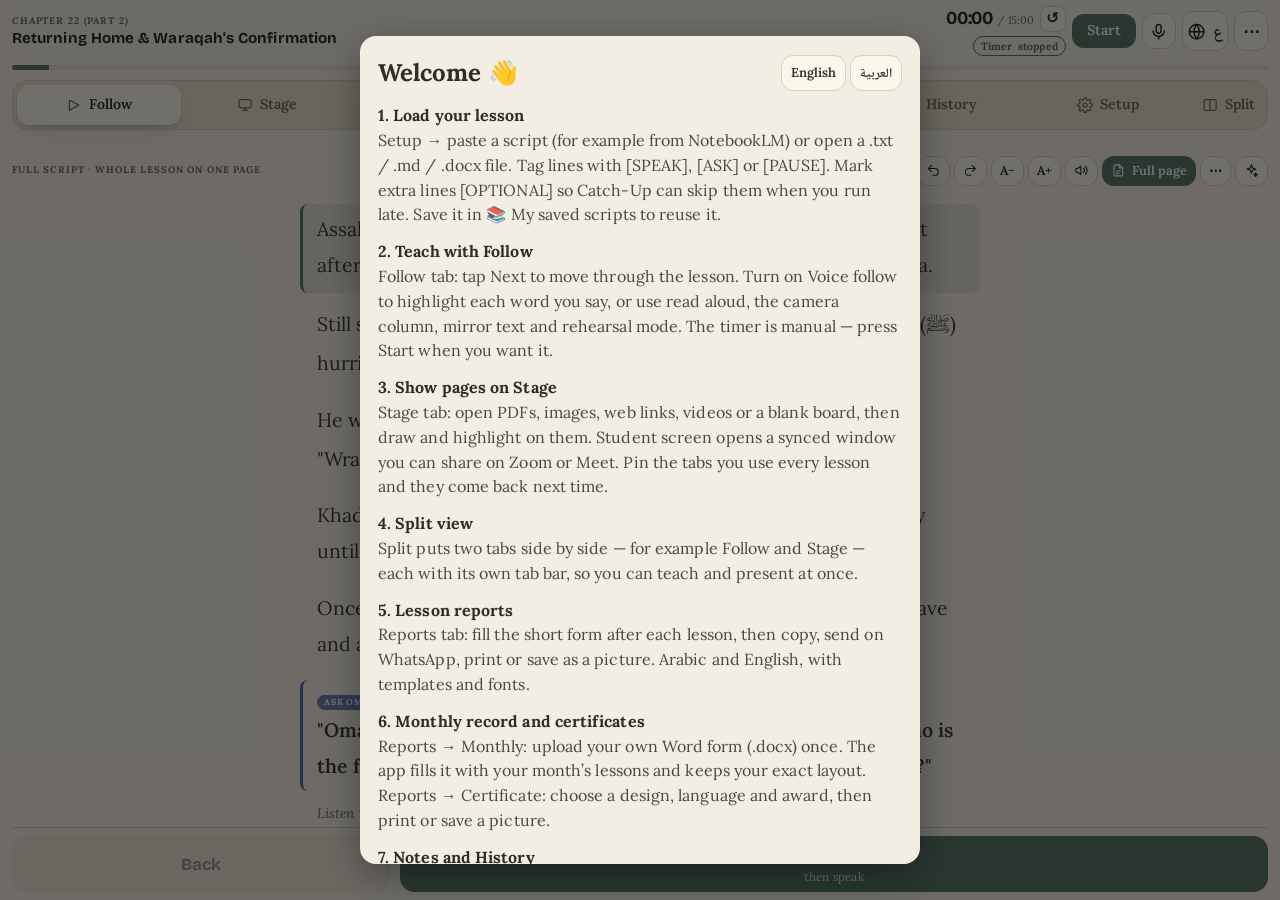
==== commit 41c95cc5: "Apply update zip" ====
--- a/index.html
+++ b/index.html
@@ -423,5 +423,6 @@
 
 <script src="js/21-stage-preload.js" id="lp-stage-preload"></script>
 <script src="js/22-certificate-stamp.js" id="lp-cert-stamp"></script>
+<script src="js/23-status-notices.js" id="lp-status"></script>
 </body>
 </html>
